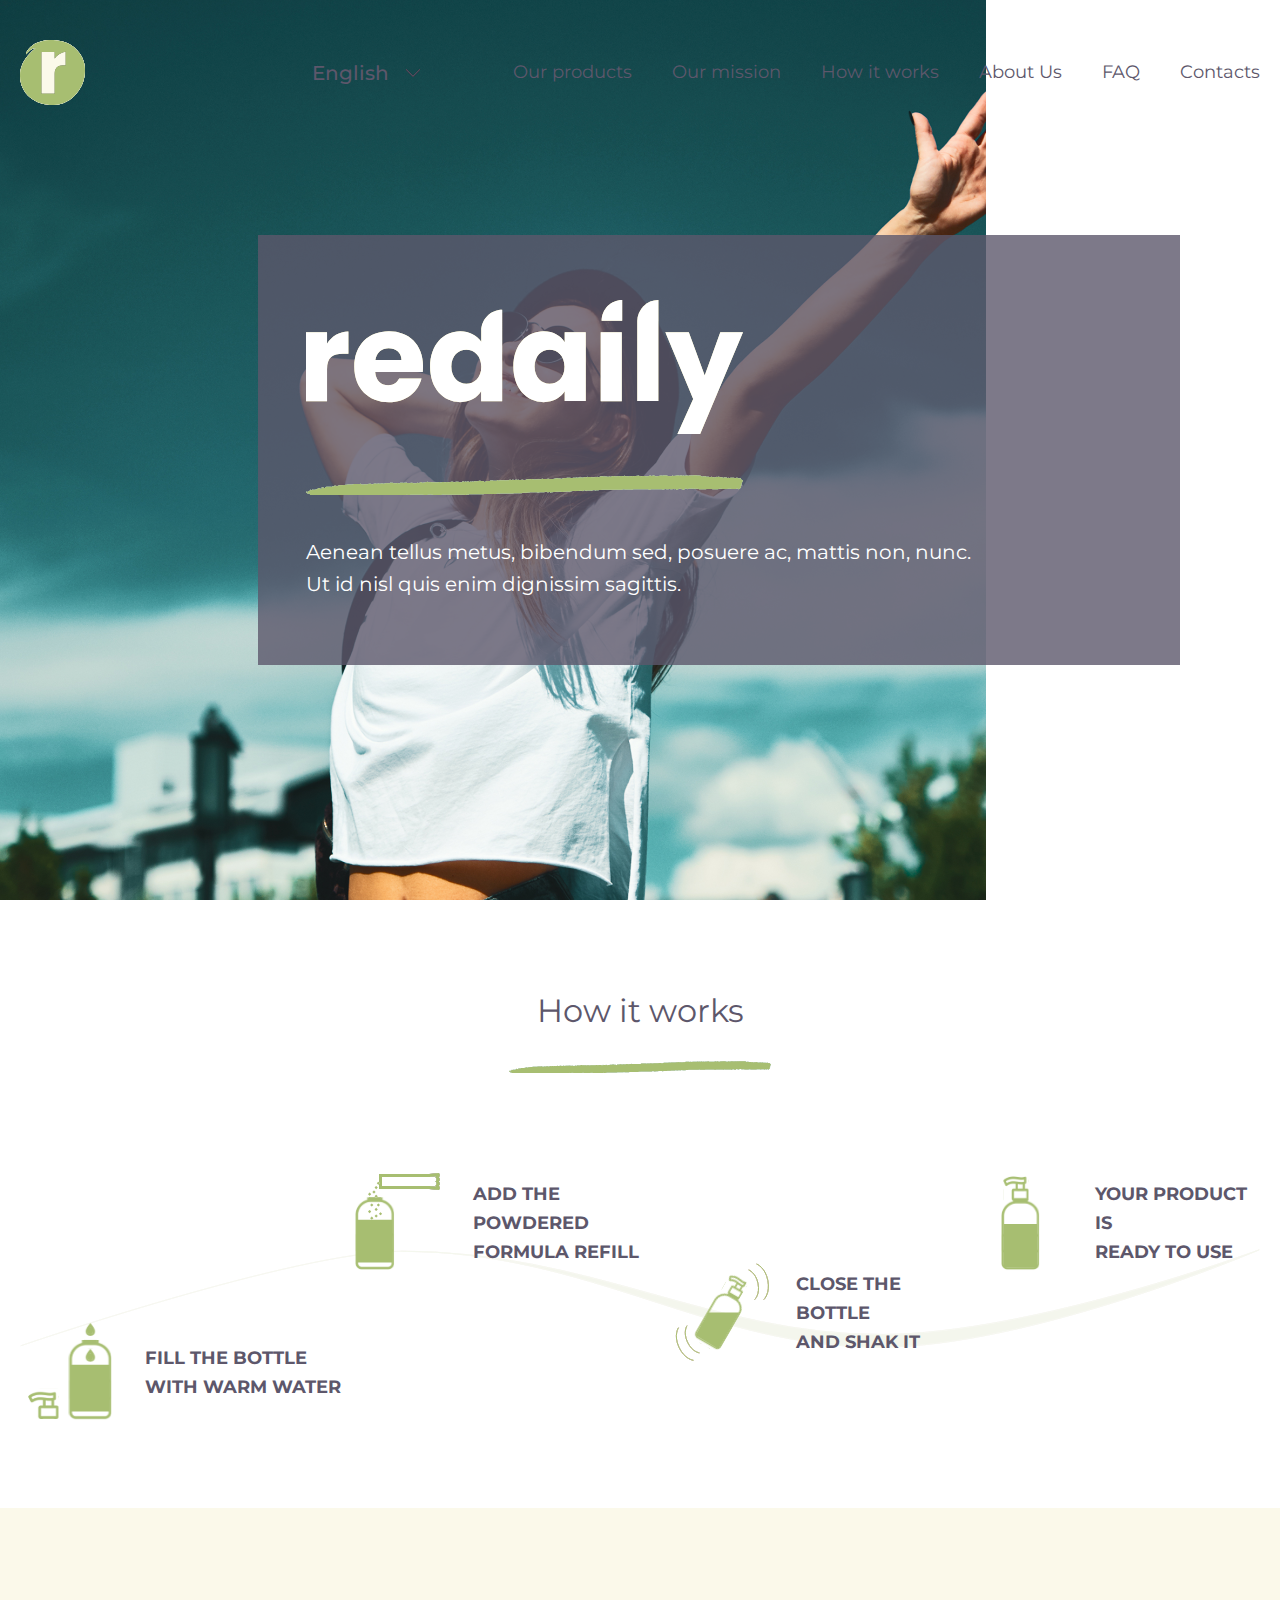
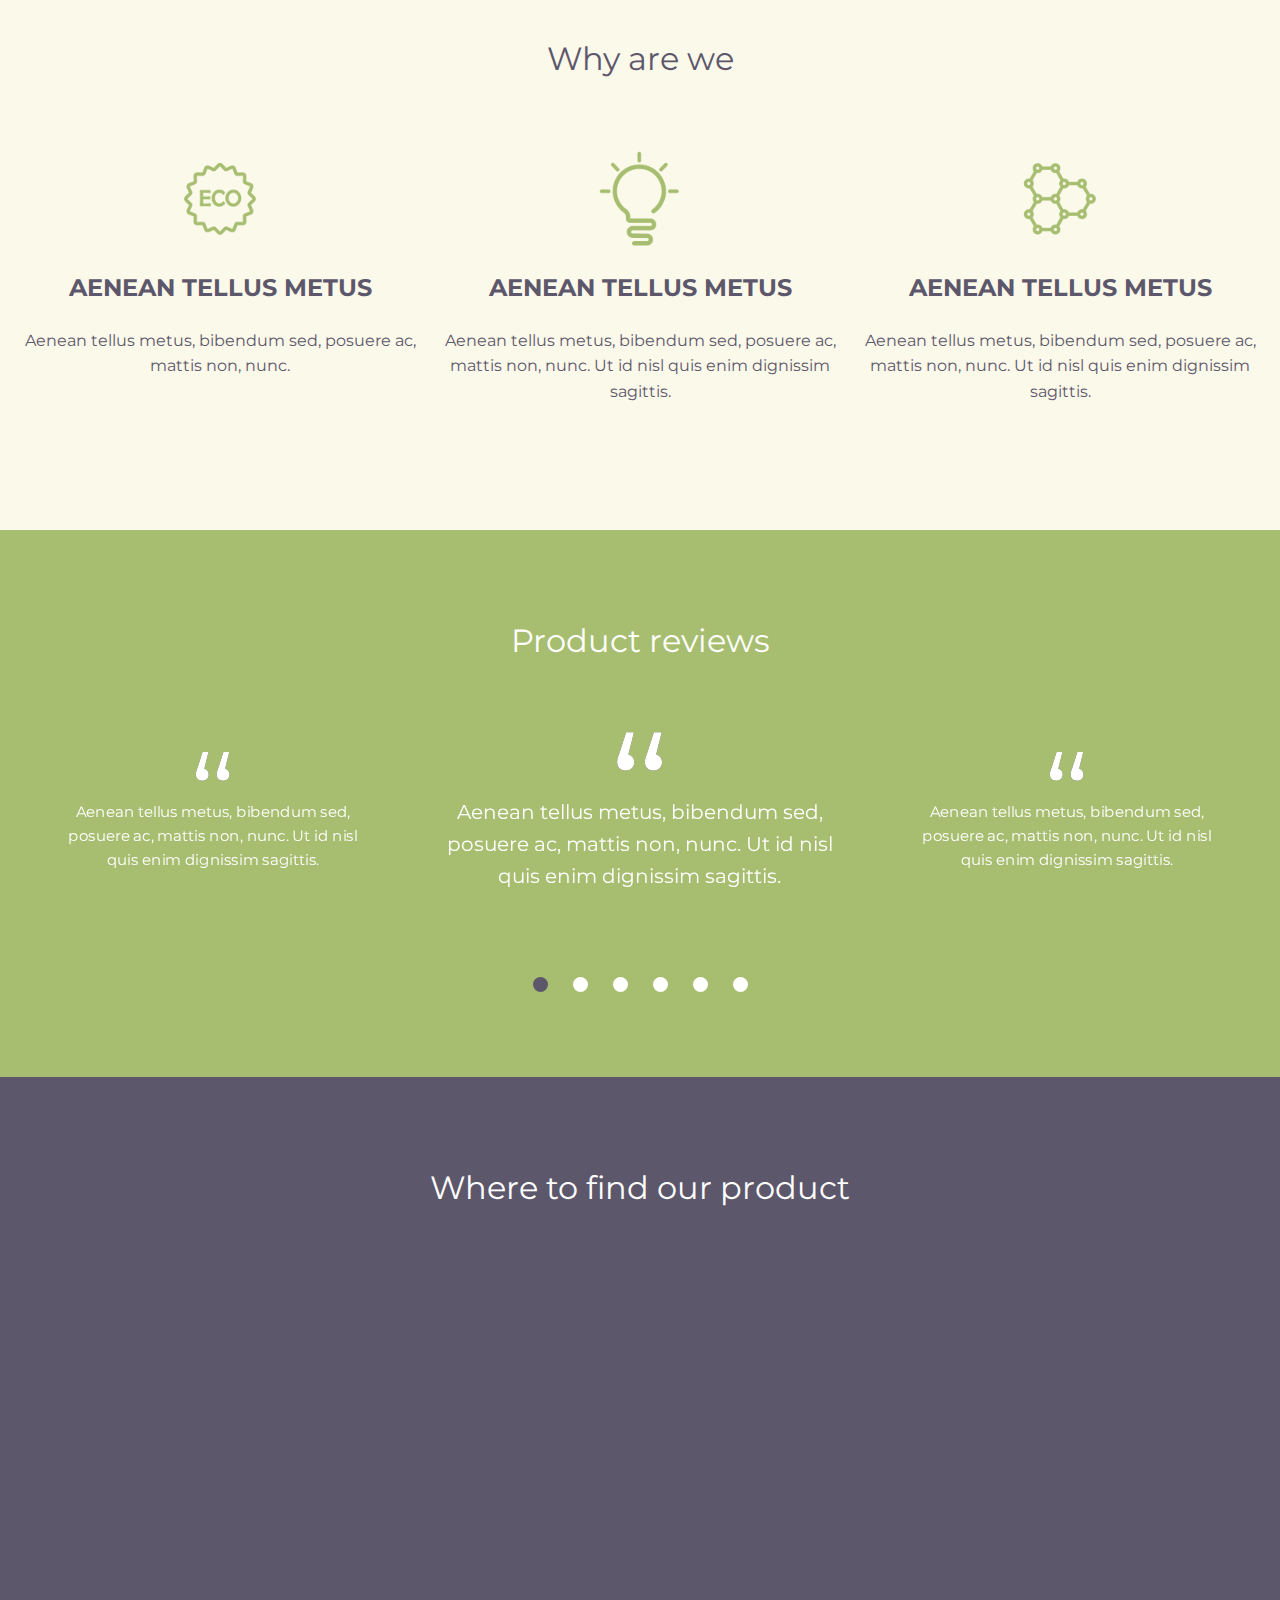
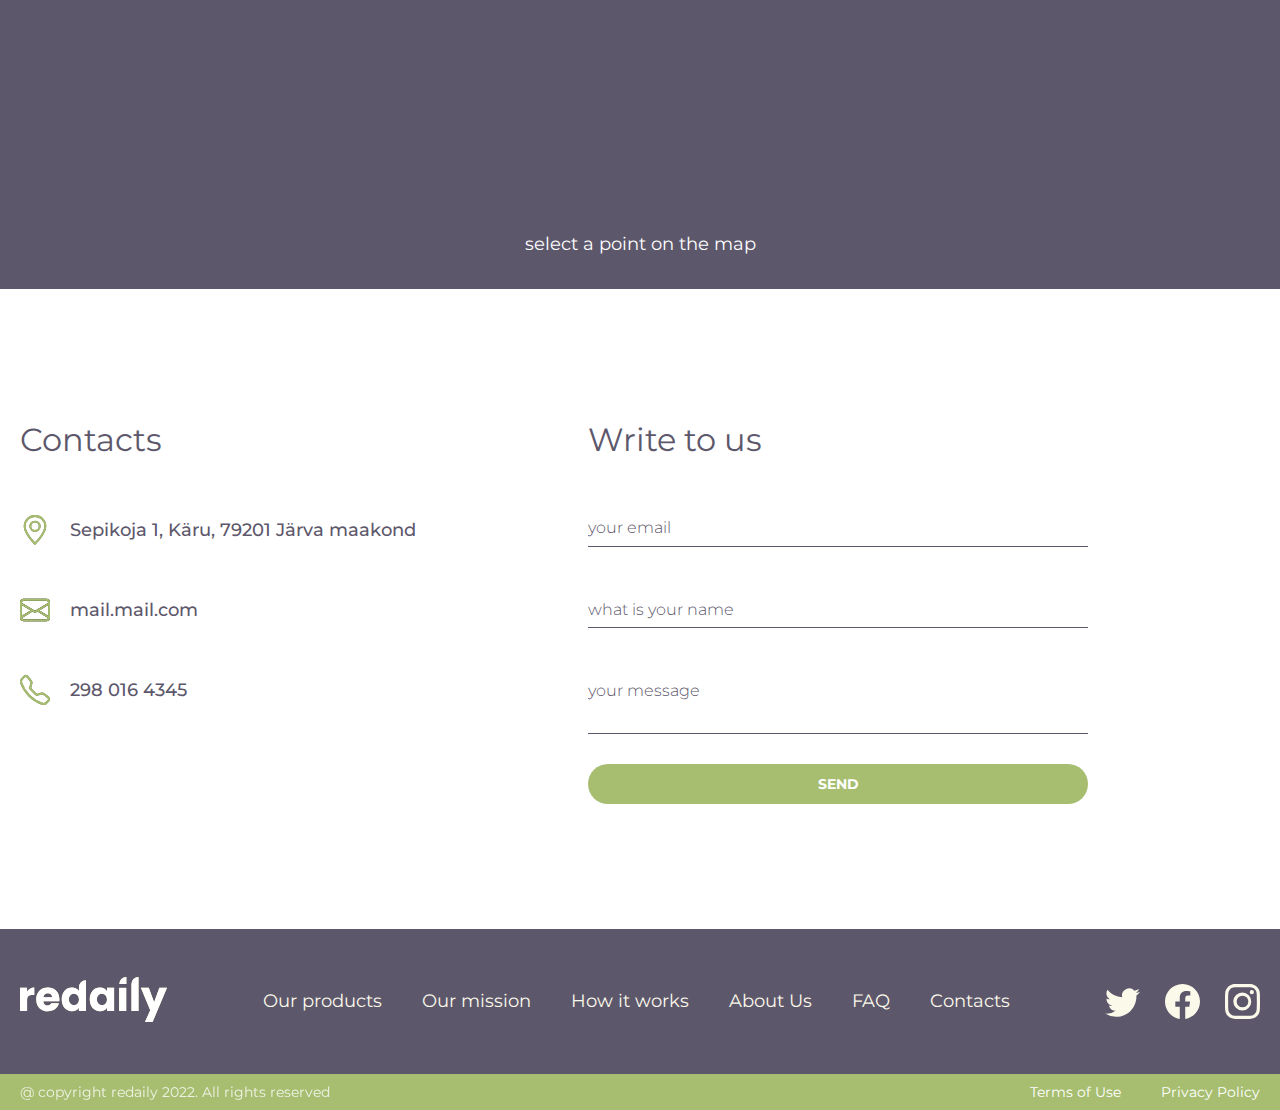
==== index.html @ 2a9db100 "upd: Update #1" ====
<!DOCTYPE html>
<html lang="en">

<head>
	<meta charset="UTF-8">
	<meta http-equiv="X-UA-Compatible" content="IE=edge">
	<meta name="viewport" content="width=device-width, initial-scale=1.0">
	<title>redaily - Main</title>
	<!-- styles -->
	<link rel="stylesheet" href="css/vendor.min.css">
	<link rel="stylesheet" href="css/app.min.css">
</head>

<body>
	<!-- header -->
	<header class="header @@header" id="header">
		<div class="container">
			<div class="header__wrapper">
				<a href="index.html" class="header__logotype">
					<img src="img/logotype.svg" width="65px" height="65px" alt="redaily">
				</a>
				<div class="language language--mobile header__language">
					<button class="language__btn">English</button>
					<div class="language__dropdown">
						<div class="language__wrapper">
							<ul class="language__list">
								<li class="language__item">
									<a href="#" class="language__elem">English</a>
								</li>
								<li class="language__item">
									<a href="#" class="language__elem">Russian</a>
								</li>
							</ul>
						</div>
					</div>
				</div>
				<div class="header__group">
					<div class="language language--desktop">
						<button class="language__btn">English</button>
						<div class="language__dropdown">
							<div class="language__wrapper">
								<ul class="language__list">
									<li class="language__item">
										<a href="#" class="language__elem">English</a>
									</li>
									<li class="language__item">
										<a href="#" class="language__elem">Russian</a>
									</li>
								</ul>
							</div>
						</div>
					</div>
					<nav class="nav header__nav">
						<ul class="nav__list">
							<li class="nav__item">
								<a href="#" class="nav__link">Our products</a>
							</li>
							<li class="nav__item">
								<a href="#" class="nav__link">Our mission</a>
							</li>
							<li class="nav__item">
								<a href="how-it-works.html" class="nav__link">How it works</a>
							</li>
							<li class="nav__item">
								<a href="about-us.html" class="nav__link">About Us</a>
							</li>
							<li class="nav__item">
								<a href="faq.html" class="nav__link">FAQ</a>
							</li>
							<li class="nav__item">
								<a href="contacts.html" class="nav__link">Contacts</a>
							</li>
						</ul>
					</nav>
				</div>
				<button class="hamburger" id="hamburger-toggle" aria-label="Меню">
					<span class="hamburger__title">MENU</span>
					<div class="hamburger__group">
						<span class="hamburger__inner"></span>
						<span class="hamburger__inner"></span>
						<span class="hamburger__inner"></span>
					</div>
				</button>
			</div>
		</div>
	</header>
	<!-- end of header -->
	<!-- mobile menu -->
	<div class="mobile-menu" id="mobile-menu">
		<div class="mobile-menu__wrapper">
			<nav class="nav mobile-menu__nav">
				<ul class="nav__list">
					<li class="nav__item">
						<a href="#" class="nav__link">Our products</a>
					</li>
					<li class="nav__item">
						<a href="#" class="nav__link">Our mission</a>
					</li>
					<li class="nav__item">
						<a href="how-it-works.html" class="nav__link">How it works</a>
					</li>
					<li class="nav__item">
						<a href="about-us.html" class="nav__link">About Us</a>
					</li>
					<li class="nav__item">
						<a href="faq.html" class="nav__link">FAQ</a>
					</li>
					<li class="nav__item nav__item--active">
						<a href="contacts.html" class="nav__link">Contacts</a>
					</li>
				</ul>
			</nav>
			<div class="mobile-menu__bottom">
				<span class="mobile-menu__title">We are also on social networks</span>
				<ul class="c-socials c-socials--green mobile-menu__socials">
					<li class="c-socials__item">
						<a href="#" class="c-socials__link">
							<svg class="c-socials__icon">
								<use xlink:href="img/sprite.svg#icon-twitter"></use>
							</svg>
						</a>
					</li>
					<li class="c-socials__item">
						<a href="#" class="c-socials__link">
							<svg class="c-socials__icon">
								<use xlink:href="img/sprite.svg#icon-facebook"></use>
							</svg>
						</a>
					</li>
					<li class="c-socials__item">
						<a href="#" class="c-socials__link">
							<svg class="c-socials__icon">
								<use xlink:href="img/sprite.svg#icon-instagram"></use>
							</svg>
						</a>
					</li>
				</ul>
			</div>
		</div>
	</div>
	<div class="mobile-menu-overlay" id="mobile-menu-overlay"></div>
	<!-- end of mobile menu -->
	<!-- wrapper -->
	<div class="wrapper">
		<!-- main -->
		<section class="main" id="main">
			<div class="container">
				<div class="main__wrapper">
					<picture class="main__img">
						<img src="img/main-img.jpg" alt="Image">
					</picture>
					<div class="main__body">
						<picture class="main__logo">
							<img src="img/logotype-white.svg" alt="Image">
						</picture>
						<p class="main__description">Aenean tellus metus, bibendum sed, posuere ac, mattis non, nunc. <br>Ut id nisl quis enim dignissim sagittis.</p>
					</div>
				</div>
			</div>
		</section>
		<!-- end of main -->
		<!-- hiw info -->
		<section class="hiw-info hiw-info--dark" id="hiw-info">
			<div class="container">
				<div class="section-heading section-heading--underline">
					<h2 class="section-heading__title">How it works</h2>
				</div>
				<div class="hiw-info__wrapper">
					<article class="hiw-info__item">
						<picture class="hiw-info__img">
							<img src="img/how-it-works-green-01.svg" alt="Image">
						</picture>
						<h3 class="hiw-info__title">Fill the bottle with warm water</h3>
					</article>
					<article class="hiw-info__item">
						<picture class="hiw-info__img">
							<img src="img/how-it-works-green-02.svg" alt="Image">
						</picture>
						<h3 class="hiw-info__title">Add the powdered <br>formula refill</h3>
					</article>
					<article class="hiw-info__item">
						<picture class="hiw-info__img">
							<img src="img/how-it-works-green-03.svg" alt="Image">
						</picture>
						<h3 class="hiw-info__title">Close the bottle <br>and shak it</h3>
					</article>
					<article class="hiw-info__item">
						<picture class="hiw-info__img">
							<img src="img/how-it-works-green-04.svg" alt="Image">
						</picture>
						<h3 class="hiw-info__title">Your product is <br>ready to use</h3>
					</article>
				</div>
			</div>
		</section>
		<!-- end of hiw info -->
		<!-- why are we -->
		<section class="why-are" id="why-are">
			<div class="container">
				<div class="section-heading">
					<h2 class="section-heading__title">Why are we</h2>
				</div>
				<div class="why-are__wrapper">
					<article class="why-are__item">
						<picture class="why-are__img">
							<img src="img/why-are-01.svg" alt="Image">
						</picture>
						<h3 class="why-are__title">Aenean tellus metus</h3>
						<p class="why-are__description">Aenean tellus metus, bibendum sed, posuere ac, mattis non, nunc.</p>
					</article>
					<article class="why-are__item">
						<picture class="why-are__img">
							<img src="img/why-are-02.svg" alt="Image">
						</picture>
						<h3 class="why-are__title">Aenean tellus metus</h3>
						<p class="why-are__description">Aenean tellus metus, bibendum sed, posuere ac, mattis non, nunc. Ut id nisl quis enim dignissim sagittis.</p>
					</article>
					<article class="why-are__item">
						<picture class="why-are__img">
							<img src="img/why-are-03.svg" alt="Image">
						</picture>
						<h3 class="why-are__title">Aenean tellus metus</h3>
						<p class="why-are__description">Aenean tellus metus, bibendum sed, posuere ac, mattis non, nunc. Ut id nisl quis enim dignissim sagittis.</p>
					</article>
				</div>
			</div>
		</section>
		<!-- end of why are we -->
		<!-- product reviews -->
		<section class="product-reviews" id="product-reviews">
			<div class="container">
				<div class="section-heading section-heading--white">
					<h2 class="section-heading__title">Product reviews</h2>
				</div>
				<div class="product-reviews__slider">
					<div class="swiper">
						<div class="swiper-wrapper">
							<div class="swiper-slide">
								<blockquote class="product-reviews__slide">Aenean tellus metus, bibendum sed, posuere ac, mattis non, nunc. Ut id nisl quis enim dignissim sagittis.</blockquote>
							</div>
							<div class="swiper-slide">
								<blockquote class="product-reviews__slide">Aenean tellus metus, bibendum sed, posuere ac, mattis non, nunc. Ut id nisl quis enim dignissim sagittis.</blockquote>
							</div>
							<div class="swiper-slide">
								<blockquote class="product-reviews__slide">Aenean tellus metus, bibendum sed, posuere ac, mattis non, nunc. Ut id nisl quis enim dignissim sagittis.</blockquote>
							</div>
							<div class="swiper-slide">
								<blockquote class="product-reviews__slide">Aenean tellus metus, bibendum sed, posuere ac, mattis non, nunc. Ut id nisl quis enim dignissim sagittis.</blockquote>
							</div>
							<div class="swiper-slide">
								<blockquote class="product-reviews__slide">Aenean tellus metus, bibendum sed, posuere ac, mattis non, nunc. Ut id nisl quis enim dignissim sagittis.</blockquote>
							</div>
							<div class="swiper-slide">
								<blockquote class="product-reviews__slide">Aenean tellus metus, bibendum sed, posuere ac, mattis non, nunc. Ut id nisl quis enim dignissim sagittis.</blockquote>
							</div>
						</div>
						<div class="swiper-pagination"></div>
					</div>
				</div>
			</div>
		</section>
		<!-- end of product reviews -->
		<!-- find -->
		<section class="find" id="find">
			<div class="container">
				<div class="section-heading section-heading--white">
					<h2 class="section-heading__title">Where to find our product</h2>
				</div>
				<div class="find__map"></div>
				<span class="find__help">select a point on the map</span>
			</div>
		</section>
		<!-- end of find -->
		<!-- write us -->
		<section class="write-us" id="write-us">
			<div class="container">
				<div class="write-us__wrapper">
					<div class="write-us__block">
						<h3 class="write-us__title">Contacts</h3>
						<ul class="c-contacts write-us__contacts">
							<li class="c-contacts__item">
								<address class="c-contacts__link">
									<svg class="c-contacts__icon">
										<use xlink:href="img/sprite.svg#icon-location"></use>
									</svg>
									<span>Sepikoja 1, Käru, 79201 Järva maakond</span>
								</address>
							</li>
							<li class="c-contacts__item">
								<a href="mailto:mail.mail.com" class="c-contacts__link">
									<svg class="c-contacts__icon">
										<use xlink:href="img/sprite.svg#icon-email"></use>
									</svg>
									<span>mail.mail.com</span>
								</a>
							</li>
							<li class="c-contacts__item">
								<a href="tel:2980164345" class="c-contacts__link">
									<svg class="c-contacts__icon">
										<use xlink:href="img/sprite.svg#icon-phone"></use>
									</svg>
									<span>298 016 4345</span>
								</a>
							</li>
						</ul>
					</div>
					<div class="write-us__block write-us__block--main">
						<h3 class="write-us__title">Write to us</h3>
						<form action="#" class="write-us-form write-us__form">
							<input type="email" class="write-us-form__input input" placeholder="your email">
							<input type="text" class="write-us-form__input input" placeholder="what is your name">
							<textarea class="write-us-form__input textarea" placeholder="your message"></textarea>
							<button class="write-us-form__btn btn">Send</button>
						</form>
					</div>
				</div>
			</div>
		</section>
		<!-- end of write us -->
	</div>
	<!-- end of wrapper -->
	<!-- footer -->
	<footer class="footer @@footer">
		<div class="footer__main">
			<div class="container">
				<div class="footer__wrapper">
					<a href="index.html" class="footer__logotype">
						<picture>
							<source srcset="img/logotype-white.svg" media="(min-width: 768px)">
							<img src="img/logotype-mobile.svg" alt="redaily">
						</picture>
					</a>
					<nav class="footer-nav footer__nav">
						<ul class="footer-nav__list">
							<li class="footer-nav__item">
								<a href="#" class="footer-nav__link">Our products</a>
							</li>
							<li class="footer-nav__item">
								<a href="#" class="footer-nav__link">Our mission</a>
							</li>
							<li class="footer-nav__item">
								<a href="how-it-works.html" class="footer-nav__link">How it works</a>
							</li>
							<li class="footer-nav__item">
								<a href="about-us.html" class="footer-nav__link">About Us</a>
							</li>
							<li class="footer-nav__item">
								<a href="faq.html" class="footer-nav__link">FAQ</a>
							</li>
							<li class="footer-nav__item">
								<a href="contacts.html" class="footer-nav__link">Contacts</a>
							</li>
						</ul>
					</nav>
					<ul class="c-socials footer__socials">
						<li class="c-socials__item">
							<a href="#" class="c-socials__link">
								<svg class="c-socials__icon">
									<use xlink:href="img/sprite.svg#icon-twitter"></use>
								</svg>
							</a>
						</li>
						<li class="c-socials__item">
							<a href="#" class="c-socials__link">
								<svg class="c-socials__icon">
									<use xlink:href="img/sprite.svg#icon-facebook"></use>
								</svg>
							</a>
						</li>
						<li class="c-socials__item">
							<a href="#" class="c-socials__link">
								<svg class="c-socials__icon">
									<use xlink:href="img/sprite.svg#icon-instagram"></use>
								</svg>
							</a>
						</li>
					</ul>
					<ul class="footer__list footer__list--mobile">
						<li class="footer__item">
							<a href="#" class="footer__link">Terms of Use</a>
						</li>
						<li class="footer__item">
							<a href="#" class="footer__link">Privacy Policy</a>
						</li>
					</ul>
				</div>
			</div>
		</div>
		<div class="footer__bottom">
			<div class="container">
				<div class="footer__wrapper">
					<p class="footer__copyright">@ copyright redaily 2022. All rights reserved</p>
					<ul class="footer__list footer__list--desktop">
						<li class="footer__item">
							<a href="#" class="footer__link">Terms of Use</a>
						</li>
						<li class="footer__item">
							<a href="#" class="footer__link">Privacy Policy</a>
						</li>
					</ul>
				</div>
			</div>
		</div>
	</footer>
	<!-- end of footer -->
	<!-- scripts -->
	<script src="js/vendor.min.js"></script>
	<script src="js/app.min.js"></script>
</body>

</html>
---- css/app.min.css ----
body{position:relative;overflow-x:hidden;font-family:"Montserrat",sans-serif;font-size:16px;font-weight:normal;line-height:1.6}ul,ol,li{display:block;padding:0;margin:0;list-style:none}h1,h2,h3,h4,h5,h6{margin:0;font-weight:normal;line-height:1.6}p{margin:0}a{display:inline-block;color:#000;text-decoration:none;-webkit-transition:all .25s ease-in-out;-o-transition:all .25s ease-in-out;transition:all .25s ease-in-out}a:hover{text-decoration:none;color:#000}a:active{color:#000}input[type=number]{-moz-appearance:textfield}input[type=number]::-webkit-outer-spin-button,input[type=number]::-webkit-inner-spin-button{display:none;-webkit-appearance:none;appearance:none;margin:0}input:-webkit-autofill{-webkit-animation-name:autofill;-webkit-animation-fill-mode:both}picture{display:block}picture>img{display:block;width:100%;height:100%;-o-object-fit:cover;object-fit:cover}img{max-width:100%}svg{-webkit-transition:all .25s ease-in-out;-o-transition:all .25s ease-in-out;transition:all .25s ease-in-out}.scroll-disabled{overflow:hidden}.container{margin:0 auto;padding:0 20px;max-width:1560px;width:100%}.input{-webkit-appearance:none;-moz-appearance:none;appearance:none;display:block;padding:0 0 5px 0;width:100%;font-size:16px;font-weight:300;color:#000;background:rgba(0,0,0,0);border:none;border-bottom:1px solid #5d576b;border-radius:0}.input::-webkit-input-placeholder{color:#5d576b}.input::-moz-placeholder{color:#5d576b}.input:-ms-input-placeholder{color:#5d576b}.input::-ms-input-placeholder{color:#5d576b}.input::placeholder{color:#5d576b}.input:focus{outline:none}@media screen and (max-width: 767px){.input{font-size:14px}}.textarea{-webkit-appearance:none;-moz-appearance:none;appearance:none;resize:none;display:block;padding:0 0 5px 0;width:100%;font-size:16px;font-weight:300;color:#000;background:rgba(0,0,0,0);border:none;border-bottom:1px solid #5d576b;border-radius:0}.textarea::-webkit-input-placeholder{color:#5d576b}.textarea::-moz-placeholder{color:#5d576b}.textarea:-ms-input-placeholder{color:#5d576b}.textarea::-ms-input-placeholder{color:#5d576b}.textarea::placeholder{color:#5d576b}.textarea:focus{outline:none}@media screen and (max-width: 767px){.textarea{font-size:14px}}.btn{display:block;padding:13px 20px;font-size:14px;font-weight:bold;line-height:1;text-align:center;text-transform:uppercase;color:#fff;background:#a7be71;border:none;border-radius:20px}.c-socials{display:-webkit-box;display:-ms-flexbox;display:flex;-webkit-box-align:center;-ms-flex-align:center;align-items:center}.c-socials--green .c-socials__icon{color:#a7be71}.c-socials__item+.c-socials__item{margin-left:25px}@media screen and (min-width: 1024px)and (max-width: 1199px){.c-socials__item+.c-socials__item{margin-left:20px}}.c-socials__link{display:-webkit-box;display:-ms-flexbox;display:flex;-webkit-box-align:center;-ms-flex-align:center;align-items:center;-webkit-box-pack:center;-ms-flex-pack:center;justify-content:center;min-width:35px;width:35px;height:35px}@media screen and (min-width: 1024px)and (max-width: 1199px){.c-socials__link{min-width:25px;width:25px;height:25px}}@media screen and (max-width: 767px){.c-socials__link{min-width:30px;width:30px;height:30px}}.c-socials__icon{min-width:35px;width:35px;height:35px;color:#fbf9ea}@media screen and (min-width: 1024px)and (max-width: 1199px){.c-socials__icon{min-width:25px;width:25px;height:25px}}@media screen and (max-width: 767px){.c-socials__icon{min-width:30px;width:30px;height:30px}}.c-contacts__item+.c-contacts__item{margin-top:50px}@media screen and (max-width: 767px){.c-contacts__item+.c-contacts__item{margin-top:25px}}.c-contacts__link{display:-webkit-box;display:-ms-flexbox;display:flex;-webkit-box-align:center;-ms-flex-align:center;align-items:center;margin:0;font-size:18px;font-weight:500;color:#5d576b}.c-contacts__link:hover{color:#5d576b}@media screen and (hover: hover){.c-contacts__link[href]:hover{color:#a7be71}}@media screen and (max-width: 767px){.c-contacts__link{font-size:14px}}.c-contacts__icon{margin-right:20px;min-width:30px;width:30px;height:30px;color:#a7be71}@media screen and (max-width: 767px){.c-contacts__icon{margin-right:15px}}.c-accordeon__item{background:#fbf9ea;-webkit-box-shadow:0px 4px 12px rgba(0,0,0,.12);box-shadow:0px 4px 12px rgba(0,0,0,.12);-webkit-transition:all .2s linear;-o-transition:all .2s linear;transition:all .2s linear}.c-accordeon__item.is--open{background:rgba(0,0,0,0);-webkit-box-shadow:none;box-shadow:none}.c-accordeon__item.is--open .c-accordeon__trigger::after{-webkit-transform:rotate(180deg);-ms-transform:rotate(180deg);transform:rotate(180deg)}.c-accordeon__item+.c-accordeon__item{margin-top:25px}@media screen and (max-width: 767px){.c-accordeon__item+.c-accordeon__item{margin-top:20px}}.c-accordeon__trigger{display:-webkit-box;display:-ms-flexbox;display:flex;-webkit-box-align:center;-ms-flex-align:center;align-items:center;-webkit-box-pack:justify;-ms-flex-pack:justify;justify-content:space-between;padding:10px 21.5px 10px 15px;font-size:16px;font-weight:500;color:#5d576b;-webkit-user-select:none;-moz-user-select:none;-ms-user-select:none;user-select:none;cursor:pointer}.c-accordeon__trigger::after{content:"";display:block;margin-left:20px;width:13px;height:13px;background-image:url(../img/sprite.svg#icon-caret-green);background-repeat:no-repeat;background-size:contain;background-position:center center;-webkit-transition:all .2s linear;-o-transition:all .2s linear;transition:all .2s linear}@media screen and (max-width: 767px){.c-accordeon__trigger{padding:10px 16.5px 10px 10px}}.c-accordeon__wrapper{display:none;padding:15px 15px}@media screen and (max-width: 767px){.c-accordeon__wrapper{padding:10px 15px}}.header{position:absolute;top:0;right:0;left:0;z-index:100;padding:40px 0;width:100%;-webkit-transition:all .05s ease-in-out;-o-transition:all .05s ease-in-out;transition:all .05s ease-in-out}.header--active{background:#fff;-webkit-transition:all .25s ease-in-out .25s;-o-transition:all .25s ease-in-out .25s;transition:all .25s ease-in-out .25s}.header--active .header__language{opacity:1;pointer-events:all;-webkit-transition:all .25s ease-in-out .25s;-o-transition:all .25s ease-in-out .25s;transition:all .25s ease-in-out .25s}@media screen and (max-width: 1199px){.header{z-index:1001;padding:22px 0}}.header__wrapper{display:-webkit-box;display:-ms-flexbox;display:flex;-webkit-box-align:center;-ms-flex-align:center;align-items:center;-webkit-box-pack:justify;-ms-flex-pack:justify;justify-content:space-between}.header__logotype{max-width:65px;height:65px}.header__logotype img{display:block;width:100%;height:100%;-o-object-fit:contain;object-fit:contain}@media screen and (min-width: 1024px)and (max-width: 1199px){.header__logotype{max-width:45px;height:45px}}@media screen and (max-width: 1023px){.header__logotype{max-width:30px;height:30px}}@media screen and (max-width: 1199px){.header__language{opacity:0;pointer-events:none;-webkit-transition:all .05s ease-in-out;-o-transition:all .05s ease-in-out;transition:all .05s ease-in-out}}.header__group{display:-webkit-box;display:-ms-flexbox;display:flex;-webkit-box-align:center;-ms-flex-align:center;align-items:center}@media screen and (max-width: 1199px){.header__group{display:none}}.header__nav{margin-left:132px}@media screen and (min-width: 1200px)and (max-width: 1399px){.header__nav{margin-left:80px}}.language{position:relative}@media screen and (hover: hover){.language:hover .language__dropdown{display:block}}@media screen and (hover: none){.language--active .language__dropdown{display:block}}@media screen and (min-width: 1200px){.language--mobile{display:none}}@media screen and (min-width: 768px)and (max-width: 1199px){.language{margin-left:auto;margin-right:218px}}@media screen and (max-width: 767px){.language{position:absolute;left:50%;-webkit-transform:translateX(-50%);-ms-transform:translateX(-50%);transform:translateX(-50%)}.language--desktop{display:none}}.language__btn{display:-webkit-box;display:-ms-flexbox;display:flex;-webkit-box-align:center;-ms-flex-align:center;align-items:center;-webkit-box-pack:center;-ms-flex-pack:center;justify-content:center;margin:0 auto;padding:0 12px;width:-webkit-fit-content;width:-moz-fit-content;width:fit-content;font-size:20px;font-weight:500;text-align:center;color:#5d576b;background:rgba(0,0,0,0);border:none;border-radius:0;-webkit-user-select:none;-moz-user-select:none;-ms-user-select:none;user-select:none;cursor:pointer}.language__btn::after{content:"";display:block;margin-left:16px;width:16px;height:16px;background-image:url(../img/sprite.svg#icon-caret-black);background-repeat:no-repeat;background-size:contain;background-position:center center}.language__btn:focus{outline:none}@media screen and (max-width: 767px){.language__btn{display:block}.language__btn::after{position:absolute;bottom:-14px;left:50%;-webkit-transform:translateX(-50%);-ms-transform:translateX(-50%);transform:translateX(-50%);margin:0;min-width:13px;width:13px;height:13px;background-image:url(../img/sprite.svg#icon-caret-green)}}.language__dropdown{position:absolute;right:0;bottom:0;z-index:100;display:none;padding-top:6px;-webkit-transform:translateY(100%);-ms-transform:translateY(100%);transform:translateY(100%);min-width:100%}@media screen and (hover: hover){.language__dropdown:hover{display:block}}@media screen and (max-width: 767px){.language__dropdown{bottom:2px}}.language__wrapper{overflow-x:hidden;overflow-y:auto;max-height:196px;background:#fff;border-radius:10px}.language__list{list-style:none}.language__item{display:block;width:100%;list-style:none}.language__elem{display:-webkit-box;display:-ms-flexbox;display:flex;-webkit-box-align:center;-ms-flex-align:center;align-items:center;padding:8px 12px;width:100%;height:100%;font-size:18px;font-weight:500;text-align:left;text-decoration:none;color:#5d576b;background:rgba(0,0,0,0);border:none;border-radius:5px}.language__elem:focus{outline:none}.language__elem:hover{text-decoration:none}.nav__list{display:-webkit-box;display:-ms-flexbox;display:flex;-webkit-box-align:center;-ms-flex-align:center;align-items:center}@media screen and (max-width: 1199px){.nav__list{-webkit-box-orient:vertical;-webkit-box-direction:normal;-ms-flex-direction:column;flex-direction:column}}@media screen and (max-width: 1199px){.nav__item--active .nav__link{font-size:24px;font-weight:bold;color:#a7be71}}.nav__item+.nav__item{margin-left:40px}@media screen and (max-width: 1199px){.nav__item+.nav__item{margin-top:50px;margin-left:0}}.nav__link{display:block;font-size:18px;font-weight:normal;color:#5d576b}@media screen and (max-width: 1199px){.nav__link{font-size:20px;font-weight:500;color:#818181}}.hamburger{position:relative;display:-webkit-box;display:-ms-flexbox;display:flex;-webkit-box-align:center;-ms-flex-align:center;align-items:center;-webkit-box-pack:center;-ms-flex-pack:center;justify-content:center;padding:0;font-size:12px;font-weight:normal;color:#000;background:rgba(0,0,0,0);border:none;border-radius:0}.hamburger:focus{outline:none}.hamburger--active .hamburger__title{opacity:0}.hamburger--active .hamburger__inner:first-child{top:7px;-webkit-transform:rotate(45deg);-ms-transform:rotate(45deg);transform:rotate(45deg)}.hamburger--active .hamburger__inner:nth-child(2){opacity:0}.hamburger--active .hamburger__inner:last-child{top:7px;-webkit-transform:rotate(-45deg);-ms-transform:rotate(-45deg);transform:rotate(-45deg)}@media screen and (min-width: 1200px){.hamburger{display:none}}.hamburger__title{-webkit-transition:opacity .25s ease-in-out;-o-transition:opacity .25s ease-in-out;transition:opacity .25s ease-in-out}.hamburger__group{position:relative;margin-left:10px;min-width:22px;width:22px;height:16px}.hamburger__inner{display:block;position:absolute;right:0;left:0;width:100%;height:2px;background:#000;border-radius:10px;-webkit-transition:all .25s ease-in-out;-o-transition:all .25s ease-in-out;transition:all .25s ease-in-out}.hamburger__inner:first-child{top:0}.hamburger__inner:nth-child(2){top:7px}.hamburger__inner:last-child{top:14px}.mobile-menu{position:fixed;top:0;right:0;bottom:0;z-index:1000;-webkit-transform:translateX(104%);-ms-transform:translateX(104%);transform:translateX(104%);overflow:hidden;display:-webkit-box;display:-ms-flexbox;display:flex;-webkit-box-orient:vertical;-webkit-box-direction:normal;-ms-flex-direction:column;flex-direction:column;-webkit-box-pack:justify;-ms-flex-pack:justify;justify-content:space-between;padding:22px 20px 40px;max-width:448px;width:100%;height:100%;background:#fff;-webkit-box-shadow:0px 3px 15px rgba(0,0,0,.07);box-shadow:0px 3px 15px rgba(0,0,0,.07);-webkit-transition:all .25s ease-in-out;-o-transition:all .25s ease-in-out;transition:all .25s ease-in-out}.mobile-menu--active{-webkit-transform:translateX(0);-ms-transform:translateX(0);transform:translateX(0)}.mobile-menu--active .mobile-menu__nav,.mobile-menu--active .mobile-menu__bottom{opacity:1;-webkit-transition:all .25s ease-in-out .25s;-o-transition:all .25s ease-in-out .25s;transition:all .25s ease-in-out .25s}@media screen and (min-width: 1200px){.mobile-menu{display:none}}@media screen and (max-width: 767px){.mobile-menu{max-width:100%}}.mobile-menu__wrapper{overflow-x:hidden;overflow-y:auto;max-height:100%}.mobile-menu__top{display:-webkit-box;display:-ms-flexbox;display:flex;-webkit-box-align:center;-ms-flex-align:center;align-items:center;-webkit-box-pack:center;-ms-flex-pack:center;justify-content:center;opacity:0;-webkit-transition:all .25s ease-in-out;-o-transition:all .25s ease-in-out;transition:all .25s ease-in-out}.mobile-menu__nav{margin-top:65px;padding-top:60px;opacity:0;border-top:1px solid #a7be71;-webkit-transition:all .25s ease-in-out;-o-transition:all .25s ease-in-out;transition:all .25s ease-in-out}.mobile-menu__bottom{display:block;margin-top:60px;padding-top:40px;opacity:0;text-align:center;border-top:1px solid #a7be71;-webkit-transition:all .25s ease-in-out;-o-transition:all .25s ease-in-out;transition:all .25s ease-in-out}.mobile-menu__title{display:block;margin-bottom:20px;font-size:20px;font-weight:500}.mobile-menu__socials{-webkit-box-pack:center;-ms-flex-pack:center;justify-content:center}.mobile-menu-overlay{position:fixed;top:0;right:0;bottom:0;left:0;z-index:999;display:block;visibility:hidden;width:100%;height:100%;opacity:0;background:rgba(38,38,38,.55);pointer-events:none;-webkit-transition:all .25s ease-in-out;-o-transition:all .25s ease-in-out;transition:all .25s ease-in-out}.mobile-menu-overlay--active{visibility:visible;opacity:1;pointer-events:all}@media screen and (min-width: 1200px){.mobile-menu-overlay{display:none}}@media screen and (max-width: 767px){.mobile-menu-overlay{display:none}}.footer--mt{margin-top:5px}.footer__main{padding:47.5px 0;color:#fff;background:#5d576b}@media screen and (max-width: 767px){.footer__main{padding:30px 0 20px}}.footer__bottom{padding:7px 0;color:#fff;background:#a7be71}@media screen and (max-width: 767px){.footer__bottom{padding:2px 0}}.footer__wrapper{display:-webkit-box;display:-ms-flexbox;display:flex;-webkit-box-align:center;-ms-flex-align:center;align-items:center;-webkit-box-pack:justify;-ms-flex-pack:justify;justify-content:space-between}@media screen and (max-width: 767px){.footer__wrapper{-webkit-box-orient:vertical;-webkit-box-direction:normal;-ms-flex-direction:column;flex-direction:column}}.footer__logotype{max-width:147px;width:100%;height:50px}.footer__logotype img{display:block;width:100%;height:100%;-o-object-fit:contain;object-fit:contain}@media screen and (max-width: 767px){.footer__logotype{max-width:178px;height:67px}}@media screen and (max-width: 1023px){.footer__nav{display:none}}@media screen and (max-width: 767px){.footer__socials{margin-top:25px}}.footer__copyright{font-size:14px;font-weight:normal;opacity:.8}@media screen and (max-width: 767px){.footer__copyright{font-size:10px;text-align:center}}.footer__list{display:-webkit-box;display:-ms-flexbox;display:flex;-webkit-box-align:center;-ms-flex-align:center;align-items:center;margin-left:40px}@media screen and (min-width: 768px){.footer__list--mobile{display:none}}@media screen and (max-width: 767px){.footer__list{-webkit-box-orient:vertical;-webkit-box-direction:normal;-ms-flex-direction:column;flex-direction:column;margin-top:20px;margin-left:0}.footer__list--desktop{display:none}}.footer__item+.footer__item{margin-left:40px}@media screen and (max-width: 767px){.footer__item+.footer__item{margin-top:10px;margin-left:0}}.footer__link{display:block;font-size:14px;font-weight:normal;color:#fff}.footer__link:hover{color:#fff}@media screen and (max-width: 767px){.footer__link{font-size:12px}}.footer-nav__list{display:-webkit-box;display:-ms-flexbox;display:flex;-webkit-box-align:center;-ms-flex-align:center;align-items:center}.footer-nav__item+.footer-nav__item{margin-left:40px}@media screen and (min-width: 1024px)and (max-width: 1199px){.footer-nav__item+.footer-nav__item{margin-left:20px}}.footer-nav__link{display:block;font-size:18px;font-weight:normal;color:#fbf9ea}.footer-nav__link:hover{color:#fbf9ea}.section-heading{margin-bottom:65px}.section-heading--underline .section-heading__title::after{content:"";display:block;margin-top:25px;width:100%;height:12px;background-image:url(../img/underline.svg);background-repeat:no-repeat;background-size:contain;background-position:center center}.section-heading--white .section-heading__title{color:#fff}.section-heading--underline.section-heading--white .section-heading__title::after{background-image:url(../img/underline-white.svg)}@media screen and (max-width: 767px){.section-heading{margin-bottom:50px}}.section-heading__title{font-size:32px;font-weight:normal;text-align:center;color:#5d576b}@media screen and (max-width: 767px){.section-heading__title{font-size:24px}}.content{font-size:14px;color:#5d576b}.content>*{margin-bottom:10px}.content>*:last-child{margin-bottom:0}.content b,.content strong{font-weight:500}.content h1,.content h2,.content h3,.content h4,.content h5,.content h6{margin-bottom:10px;font-weight:500}.content h1:not(:first-child),.content h2:not(:first-child),.content h3:not(:first-child),.content h4:not(:first-child),.content h5:not(:first-child),.content h6:not(:first-child){margin-top:25px}@media screen and (max-width: 1023px){.content h1,.content h2,.content h3,.content h4,.content h5,.content h6{margin-bottom:10px}.content h1:not(:first-child),.content h2:not(:first-child),.content h3:not(:first-child),.content h4:not(:first-child),.content h5:not(:first-child),.content h6:not(:first-child){margin-top:25px}}.content h1{font-size:24px}.content h2{font-size:18px}.content h3,.content h4,.content h5,.content h6{font-size:16px}.main{overflow:hidden}.main__wrapper{position:relative;padding:180px 0;min-height:100vh}@media screen and (max-width: 1199px){.main__wrapper{display:-webkit-box;display:-ms-flexbox;display:flex;-webkit-box-orient:vertical;-webkit-box-direction:normal;-ms-flex-direction:column;flex-direction:column;-webkit-box-pack:center;-ms-flex-pack:center;justify-content:center}}.main__img{position:absolute;top:0;left:0;bottom:0;margin-left:calc(50% - 50vw);max-width:986px;width:100%;height:100%}.main__img img{display:block;width:100%;height:100%;-o-object-fit:cover;object-fit:cover}@media screen and (max-width: 1199px){.main__img{margin:0 -20px;max-width:none;width:calc(100% + 40px)}.main__img::before{content:"";position:absolute;top:0;right:0;bottom:0;left:0;display:block;width:100%;height:100%;background:-webkit-gradient(linear, left bottom, left top, from(rgba(83, 69, 94, 0.5)), to(rgba(83, 69, 94, 0.5)));background:-o-linear-gradient(bottom, rgba(83, 69, 94, 0.5), rgba(83, 69, 94, 0.5));background:linear-gradient(0deg, rgba(83, 69, 94, 0.5), rgba(83, 69, 94, 0.5))}}.main__body{position:absolute;top:50%;right:180px;z-index:10;-webkit-transform:translateY(-50%);-ms-transform:translateY(-50%);transform:translateY(-50%);display:block;padding:65px 48px;max-width:922px;width:100%;color:#fff;background:rgba(93,87,107,.8)}@media screen and (min-width: 1200px)and (max-width: 1399px){.main__body{right:80px}}@media screen and (max-width: 1199px){.main__body{position:static;-webkit-transform:none;-ms-transform:none;transform:none;background:rgba(0,0,0,0)}}@media screen and (max-width: 1023px){.main__body{padding:0;max-width:none;text-align:center}}.main__logo{display:block;max-width:437px;width:100%;height:134px}.main__logo::after{content:"";display:block;margin-top:40px;width:100%;height:22px;background-image:url(../img/underline.svg);background-repeat:no-repeat;background-size:contain;background-position:center center}.main__logo img{display:block;width:100%;height:100%;-o-object-fit:contain;object-fit:contain}@media screen and (max-width: 1023px){.main__logo{margin:0 auto}}@media screen and (max-width: 767px){.main__logo{max-width:196px;height:60px}.main__logo::after{margin-top:20px;height:12px}}.main__description{margin-top:102px;font-size:20px;font-weight:normal}@media screen and (max-width: 767px){.main__description{margin-top:52px;font-size:15px}}.why-are{padding:125px 0;background:#fbf9ea}@media screen and (min-width: 768px)and (max-width: 1199px){.why-are{padding:75px 0}}@media screen and (max-width: 767px){.why-are{padding:50px 0}}.why-are__wrapper{display:-webkit-box;display:-ms-flexbox;display:flex;-ms-flex-pack:distribute;justify-content:space-around}@media screen and (max-width: 767px){.why-are__wrapper{-webkit-box-orient:vertical;-webkit-box-direction:normal;-ms-flex-direction:column;flex-direction:column;-webkit-box-align:center;-ms-flex-align:center;align-items:center}}.why-are__item{max-width:400px;width:100%;text-align:center}@media screen and (max-width: 767px){.why-are__item{max-width:281px}}.why-are__item+.why-are__item{margin-left:20px}@media screen and (max-width: 767px){.why-are__item+.why-are__item{margin-top:50px;margin-left:0}}.why-are__img{margin:0 auto 20px;max-width:100px;min-width:100px;height:100px}.why-are__img img{display:block;width:100%;height:100%;-o-object-fit:contain;object-fit:contain}@media screen and (min-width: 768px)and (max-width: 1023px){.why-are__img{margin:0 auto 10px;max-width:80px;min-width:80px;height:80px}}@media screen and (max-width: 767px){.why-are__img{margin:0 auto 5px;max-width:65px;min-width:65px;height:65px}}.why-are__title{font-size:24px;font-weight:bold;text-transform:uppercase;color:#5d576b}@media screen and (min-width: 768px)and (max-width: 1023px){.why-are__title{font-size:20px}}@media screen and (max-width: 767px){.why-are__title{font-size:14px}}.why-are__description{margin-top:20px;font-size:16px;font-weight:normal;color:#5d576b}@media screen and (min-width: 768px)and (max-width: 1023px){.why-are__description{margin-top:10px;font-size:14px}}@media screen and (max-width: 767px){.why-are__description{margin-top:5px;font-size:14px}}.find{padding:85px 0 30px;color:#fff;background:#5d576b}@media screen and (max-width: 767px){.find{padding:50px 0}}.find__map{display:block;width:100%;height:532px}.find__map iframe{width:100% !important;height:100% !important}@media screen and (max-width: 767px){.find__map{height:540px}}.find__help{display:block;margin-top:20px;font-size:18px;font-weight:normal;text-align:center}@media screen and (max-width: 767px){.find__help{margin-top:10px;font-size:14px}}.write-us{padding:125px 0}@media screen and (min-width: 768px)and (max-width: 1199px){.write-us{padding:75px 0}}@media screen and (max-width: 767px){.write-us{padding:50px 0}}.write-us__wrapper{display:-webkit-box;display:-ms-flexbox;display:flex}@media screen and (max-width: 1023px){.write-us__wrapper{-webkit-box-orient:vertical;-webkit-box-direction:normal;-ms-flex-direction:column;flex-direction:column;-webkit-box-align:center;-ms-flex-align:center;align-items:center;width:100%}}.write-us__block--main{margin:0 auto}.write-us__block--center{text-align:center}@media screen and (max-width: 1023px){.write-us__block{width:100%}}@media screen and (min-width: 768px)and (max-width: 1023px){.write-us__block{max-width:calc(100% - 40px)}}@media screen and (max-width: 1023px){.write-us__block+.write-us__block{margin-top:50px}}.write-us__title{margin-bottom:50px;font-size:32px;font-weight:normal;color:#5d576b}@media screen and (max-width: 1023px){.write-us__title{text-align:center}}@media screen and (max-width: 767px){.write-us__title{margin-bottom:25px;font-size:24px}}.write-us__form{max-width:500px;min-width:500px;width:100%}@media screen and (max-width: 1023px){.write-us__form{max-width:none;min-width:auto}}.write-us-form__input{width:100%}.write-us-form__input+.write-us-form__input{margin-top:50px}@media screen and (max-width: 767px){.write-us-form__input+.write-us-form__input{margin-top:20px}}.write-us-form__btn{margin-top:30px;width:100%}@media screen and (max-width: 767px){.write-us-form__btn{margin-top:25px}}.product-reviews{padding:85px 0;color:#fff;background:#a7be71}@media screen and (max-width: 767px){.product-reviews{padding:50px 0}}.product-reviews__slider{position:relative;overflow:hidden}.product-reviews__slider .swiper-pagination{display:-webkit-box;display:-ms-flexbox;display:flex;-webkit-box-align:center;-ms-flex-align:center;align-items:center;-webkit-box-pack:center;-ms-flex-pack:center;justify-content:center;margin-top:85px}.product-reviews__slider .swiper-pagination-bullet{display:block;width:15px;height:15px;background:#fff;border-radius:50%;-webkit-transition:background .3s linear;-o-transition:background .3s linear;transition:background .3s linear}.product-reviews__slider .swiper-pagination-bullet+.swiper-pagination-bullet{margin-left:25px}.product-reviews__slider .swiper-pagination-bullet-active{background:#5d576b}@media screen and (min-width: 768px){.product-reviews__slider .swiper-slide-active .product-reviews__slide{-webkit-transform:scale(1);-ms-transform:scale(1);transform:scale(1)}}.product-reviews__slide{margin:0 auto;max-width:453px;width:100%;font-size:20px;font-weight:normal;text-align:center}.product-reviews__slide::before{content:"";margin:0 auto 25px;display:block;min-width:47px;width:47px;height:40px;background-image:url(../img/sprite.svg#icon-quote);background-repeat:no-repeat;background-size:contain;background-position:center center}@media screen and (min-width: 768px){.product-reviews__slide{-webkit-transform:scale(0.75);-ms-transform:scale(0.75);transform:scale(0.75);-webkit-transition:-webkit-transform .3s linear;transition:-webkit-transform .3s linear;-o-transition:transform .3s linear;transition:transform .3s linear;transition:transform .3s linear, -webkit-transform .3s linear}}@media screen and (max-width: 767px){.product-reviews__slide{font-size:14px}.product-reviews__slide::before{margin:0 auto 35px;min-width:68px;width:68px;height:60px}}.faq{padding:180px 0 40px;min-height:100vh}@media screen and (max-width: 767px){.faq{padding:80px 0 40px;min-height:60vh}}.faq__top{margin:0 auto 50px;max-width:760px;width:100%;text-align:center}@media screen and (max-width: 767px){.faq__top{margin-bottom:100px;text-align:left}}.faq__heading{font-size:50px;font-weight:bold;color:#5d576b}@media screen and (max-width: 767px){.faq__heading{font-size:32px}}.faq__description{margin-top:40px;font-size:20px;font-weight:normal;color:#5d576b}@media screen and (max-width: 767px){.faq__description{margin-top:15px;font-size:15px}}.faq__wrapper{margin:0 auto;max-width:1000px;width:100%}.contacts{min-height:100vh;padding:180px 0}@media screen and (max-width: 767px){.contacts{padding:100px 0;min-height:60vh}}.contacts__top{margin-bottom:65px;padding-bottom:65px;border-bottom:2px solid #a7be71}@media screen and (max-width: 767px){.contacts__top{margin-bottom:50px;padding-bottom:0;border-bottom:none}}.contacts__heading{font-size:50px;font-weight:bold;color:#a7be71}@media screen and (max-width: 767px){.contacts__heading{font-size:32px;text-align:center}}.contacts__wrapper{display:-webkit-box;display:-ms-flexbox;display:flex}@media screen and (max-width: 1023px){.contacts__wrapper{-webkit-box-orient:vertical;-webkit-box-direction:normal;-ms-flex-direction:column;flex-direction:column}}@media screen and (max-width: 1023px){.contacts__block{text-align:center}}.contacts__block+.contacts__block{margin-left:120px}@media screen and (max-width: 1023px){.contacts__block+.contacts__block{margin-left:0}}@media screen and (min-width: 768px)and (max-width: 1023px){.contacts__block+.contacts__block{margin-top:65px}}@media screen and (max-width: 767px){.contacts__block+.contacts__block{margin-top:45px}}.contacts__title{margin-bottom:50px;font-size:24px;font-weight:500;color:#5d576b}@media screen and (max-width: 767px){.contacts__title{margin-bottom:20px;font-size:20px}}.contacts__socials .c-socials__item+.c-socials__item{margin-left:35px}@media screen and (min-width: 1024px)and (max-width: 1199px){.contacts__socials .c-socials__item+.c-socials__item{margin-left:35px}}@media screen and (max-width: 1023px){.contacts__socials{-webkit-box-pack:center;-ms-flex-pack:center;justify-content:center}}.main-hiw{position:relative;overflow:hidden}.main-hiw::before{content:"";position:absolute;top:0;right:0;bottom:0;display:block;min-width:200px;width:200px;height:100%;background-image:url(../img/main-hiw.jpg);background-repeat:no-repeat;background-size:cover;background-position:center center}@media screen and (max-width: 767px){.main-hiw::before{min-width:114px;width:114px}}.main-hiw__wrapper{display:-webkit-box;display:-ms-flexbox;display:flex;-webkit-box-orient:vertical;-webkit-box-direction:normal;-ms-flex-direction:column;flex-direction:column;-webkit-box-pack:center;-ms-flex-pack:center;justify-content:center;padding:100px 200px 100px 180px;min-height:100vh}@media screen and (min-width: 768px)and (max-width: 1199px){.main-hiw__wrapper{padding:80px 200px 80px 0}}@media screen and (max-width: 767px){.main-hiw__wrapper{padding:80px 114px 80px 0}}.main-hiw__title{font-size:50px;font-weight:bold;color:#5d576b}@media screen and (max-width: 767px){.main-hiw__title{font-size:32px}}.main-hiw__description{margin-top:40px;font-size:20px;font-weight:normal;color:#5d576b}@media screen and (max-width: 767px){.main-hiw__description{margin-top:15px;font-size:15px}}.main-hiw__scroll{position:absolute;left:50%;bottom:40px;z-index:1;-webkit-transform:translateX(-50%);-ms-transform:translateX(-50%);transform:translateX(-50%);display:block;min-width:40px;width:40px;height:40px}.main-hiw__scroll-icon{min-width:40px;width:40px;height:13px;color:#5d576b;opacity:.55}.hiw-info{overflow:hidden;padding:85px 0}@media screen and (max-width: 767px){.hiw-info{padding:50px 0}}.hiw-info__wrapper{position:relative;z-index:1;display:-webkit-box;display:-ms-flexbox;display:flex;-webkit-box-align:start;-ms-flex-align:start;align-items:flex-start;-webkit-box-pack:justify;-ms-flex-pack:justify;justify-content:space-between;margin-top:100px}.hiw-info__wrapper::before{content:"";position:absolute;top:50%;left:50%;z-index:-1;-webkit-transform:translate(-50%, -50%);-ms-transform:translate(-50%, -50%);transform:translate(-50%, -50%);display:block;width:100%;height:120px;background-image:url(../img/how-it-works-line.svg);background-repeat:no-repeat;background-size:contain;background-position:center center}@media screen and (max-width: 1023px){.hiw-info__wrapper{-webkit-box-orient:vertical;-webkit-box-direction:normal;-ms-flex-direction:column;flex-direction:column}.hiw-info__wrapper::before{left:0;-webkit-transform:translate(0, -50%);-ms-transform:translate(0, -50%);transform:translate(0, -50%);width:40px;height:100%;background-image:url(../img/how-it-works-line-mobile-green.svg)}}@media screen and (max-width: 767px){.hiw-info__wrapper{margin-top:20px}}.hiw-info__item{display:-webkit-box;display:-ms-flexbox;display:flex;-webkit-box-align:center;-ms-flex-align:center;align-items:center}@media screen and (min-width: 1200px){.hiw-info__item:first-child{margin-top:150px}.hiw-info__item:nth-child(3){margin-top:90px}}@media screen and (min-width: 1024px)and (max-width: 1199px){.hiw-info__item:first-child{margin-top:130px}.hiw-info__item:nth-child(3){margin-top:90px}}@media screen and (min-width: 768px)and (max-width: 1023px){.hiw-info__item:first-child{margin-left:20px}.hiw-info__item:nth-child(2){margin-left:60px}.hiw-info__item:nth-child(3){margin-left:20px}.hiw-info__item:last-child{margin-left:40px}}@media screen and (max-width: 767px){.hiw-info__item:first-child{margin-left:20px}.hiw-info__item:nth-child(2){margin-left:60px}.hiw-info__item:nth-child(3){margin-left:20px}.hiw-info__item:last-child{margin-left:40px}}@media screen and (max-width: 1023px){.hiw-info__item+.hiw-info__item{margin-top:62px}}.hiw-info__img{margin-right:25px;max-width:100px;min-width:100px;height:100px}.hiw-info__img img{display:block;width:100%;height:100%;-o-object-fit:contain;object-fit:contain}@media screen and (min-width: 1024px)and (max-width: 1199px){.hiw-info__img{margin-right:10px;max-width:65px;min-width:65px;height:65px}}@media screen and (min-width: 768px)and (max-width: 1023px){.hiw-info__img{max-width:75px;min-width:75px;height:75px}}@media screen and (max-width: 767px){.hiw-info__img{margin-right:10px;max-width:60px;min-width:60px;height:60px}}.hiw-info__title{max-width:214px;width:100%;font-size:18px;font-weight:bold;text-transform:uppercase;color:#5d576b}@media screen and (min-width: 1024px)and (max-width: 1199px){.hiw-info__title{font-size:14px}}@media screen and (max-width: 767px){.hiw-info__title{font-size:14px}}.how-it-works{padding:25px 0 125px}@media screen and (max-width: 767px){.how-it-works{padding:25px 0 80px}}.how-it-works__wrapper{counter-reset:hiw-counter}.how-it-works__item:nth-child(n+10) .how-it-works__top::before{content:counter(hiw-counter)}@media screen and (min-width: 1200px){.how-it-works__item{padding:0 65px}}.how-it-works__item+.how-it-works__item{margin-top:120px}@media screen and (max-width: 767px){.how-it-works__item+.how-it-works__item{margin-top:50px}}.how-it-works__top{display:-webkit-box;display:-ms-flexbox;display:flex;-webkit-box-align:center;-ms-flex-align:center;align-items:center}.how-it-works__top::before{counter-increment:hiw-counter;content:"0" counter(hiw-counter);display:block;overflow:hidden;max-width:115px;min-width:115px;width:100%;font-size:65px;font-weight:normal;color:#a7be71;opacity:.55}@media screen and (min-width: 768px)and (max-width: 1023px){.how-it-works__top::before{max-width:105px;min-width:105px;font-size:55px}}@media screen and (max-width: 767px){.how-it-works__top::before{margin-right:12px;max-width:52px;min-width:52px;font-size:40px}}.how-it-works__top+.how-it-works__inner{margin-top:35px}@media screen and (max-width: 767px){.how-it-works__top+.how-it-works__inner{margin-top:25px}}.how-it-works__title{font-size:32px;font-weight:bold;text-transform:uppercase;color:#5d576b}@media screen and (max-width: 767px){.how-it-works__title{font-size:14px}}.how-it-works__description{margin-top:25px;font-size:16px;font-weight:normal;color:#5d576b}@media screen and (max-width: 1023px){.how-it-works__description{margin-top:15px}}@media screen and (max-width: 767px){.how-it-works__description{font-size:14px}}.how-it-works__img{margin:35px auto;width:100%;height:400px}.how-it-works__img img{display:block;width:100%;height:100%;-o-object-fit:cover;object-fit:cover}.how-it-works__img--ultra{margin:35px calc(50% - 50vw);width:auto}.how-it-works__img--sm{max-width:calc(100% - 230px)}@media screen and (min-width: 768px)and (max-width: 1023px){.how-it-works__img{height:280px}}@media screen and (max-width: 767px){.how-it-works__img{margin:15px auto;height:146px}.how-it-works__img--sm{margin-left:auto;margin-right:0;max-width:calc(100% - 64px)}}.how-it-works__inner{display:-webkit-box;display:-ms-flexbox;display:flex;-ms-flex-wrap:wrap;flex-wrap:wrap;padding-left:115px}@media screen and (max-width: 1023px){.how-it-works__inner{-webkit-box-orient:vertical;-webkit-box-direction:normal;-ms-flex-direction:column;flex-direction:column}}@media screen and (max-width: 767px){.how-it-works__inner{padding-left:64px}}.how-it-works__text{display:-webkit-box;display:-ms-flexbox;display:flex;-webkit-box-align:start;-ms-flex-align:start;align-items:flex-start;font-size:14px;font-weight:normal}.how-it-works__text::before{content:"";display:block;margin-right:20px;min-width:20px;width:20px;height:20px;background:#a7be71;border-radius:50%}@media screen and (min-width: 1024px){.how-it-works__text{width:calc(50% - 35px)}.how-it-works__text:nth-child(2n){margin-left:70px}.how-it-works__text:nth-child(n+3){margin-top:50px}}@media screen and (max-width: 1023px){.how-it-works__text{width:100%}}@media screen and (max-width: 767px){.how-it-works__text::before{margin-right:10px;min-width:10px;width:10px;height:10px}}@media screen and (max-width: 1023px){.how-it-works__text+.how-it-works__text{margin-top:20px}}
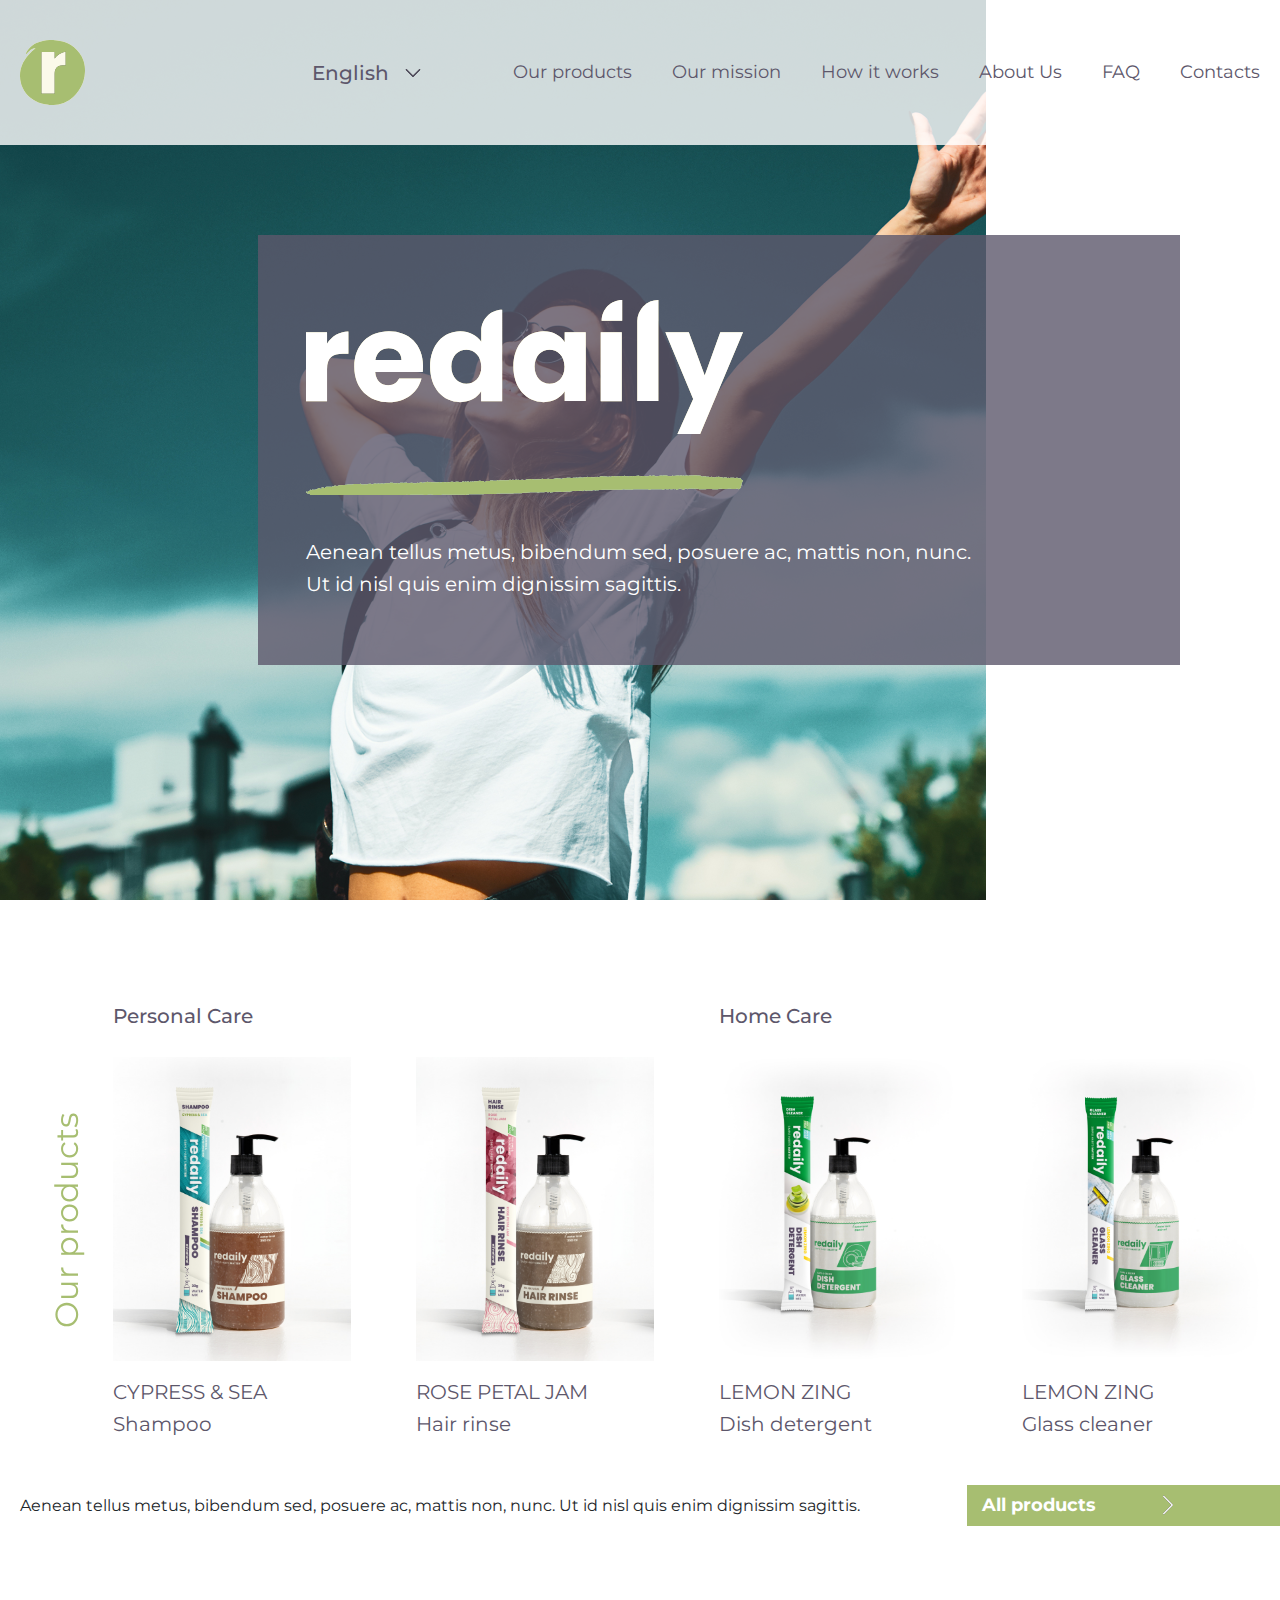
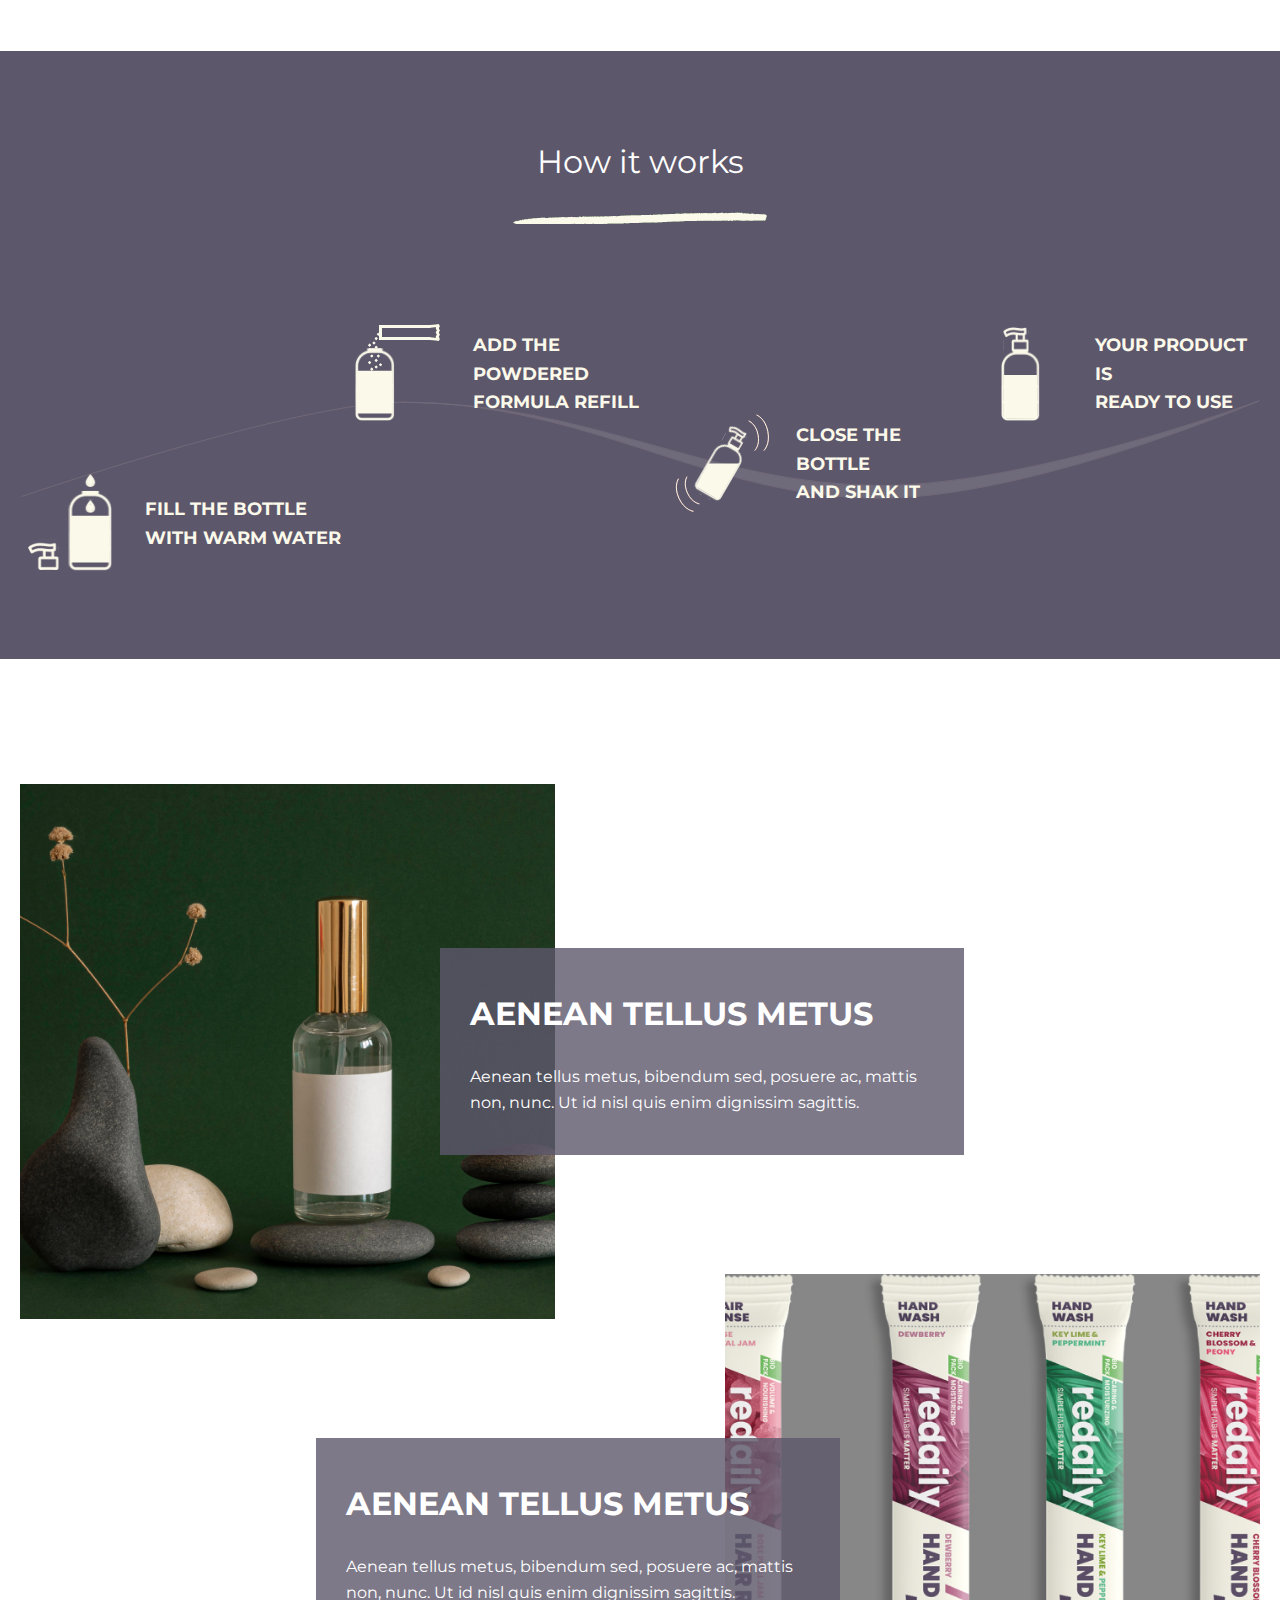
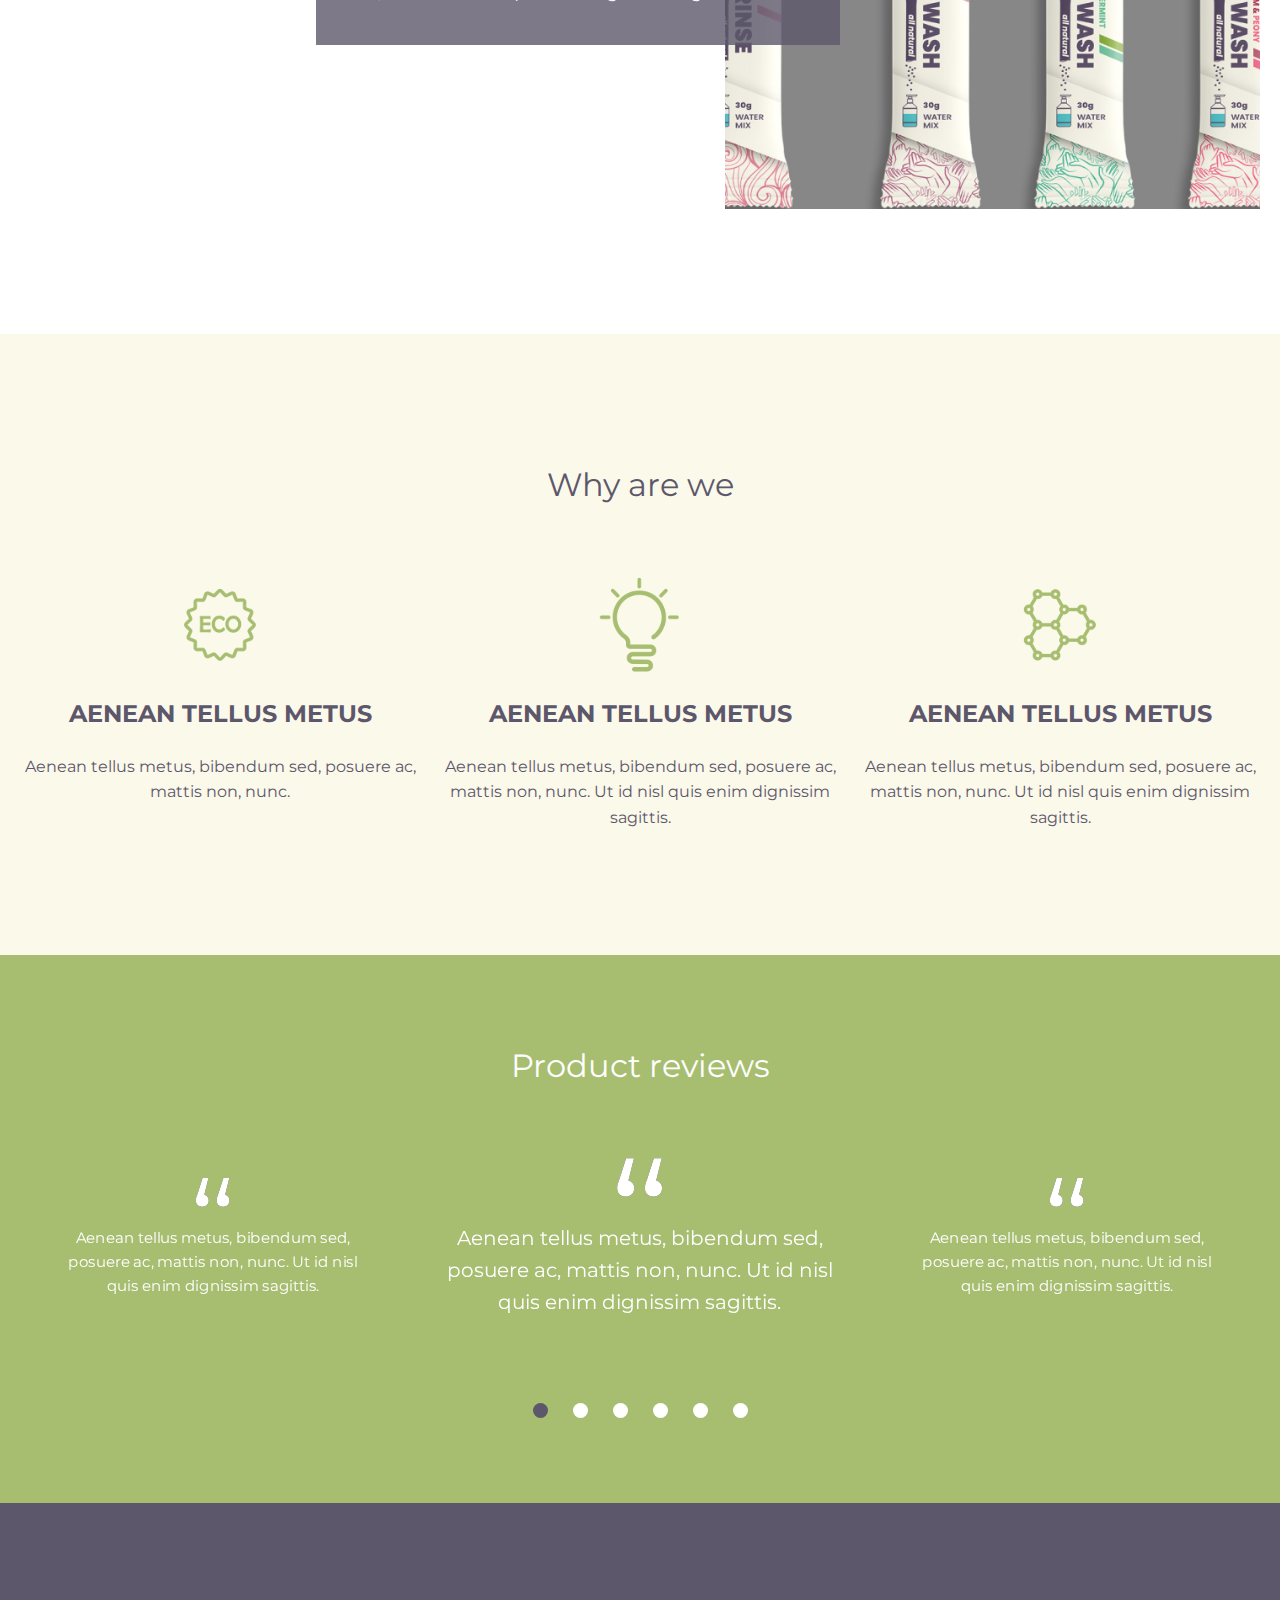
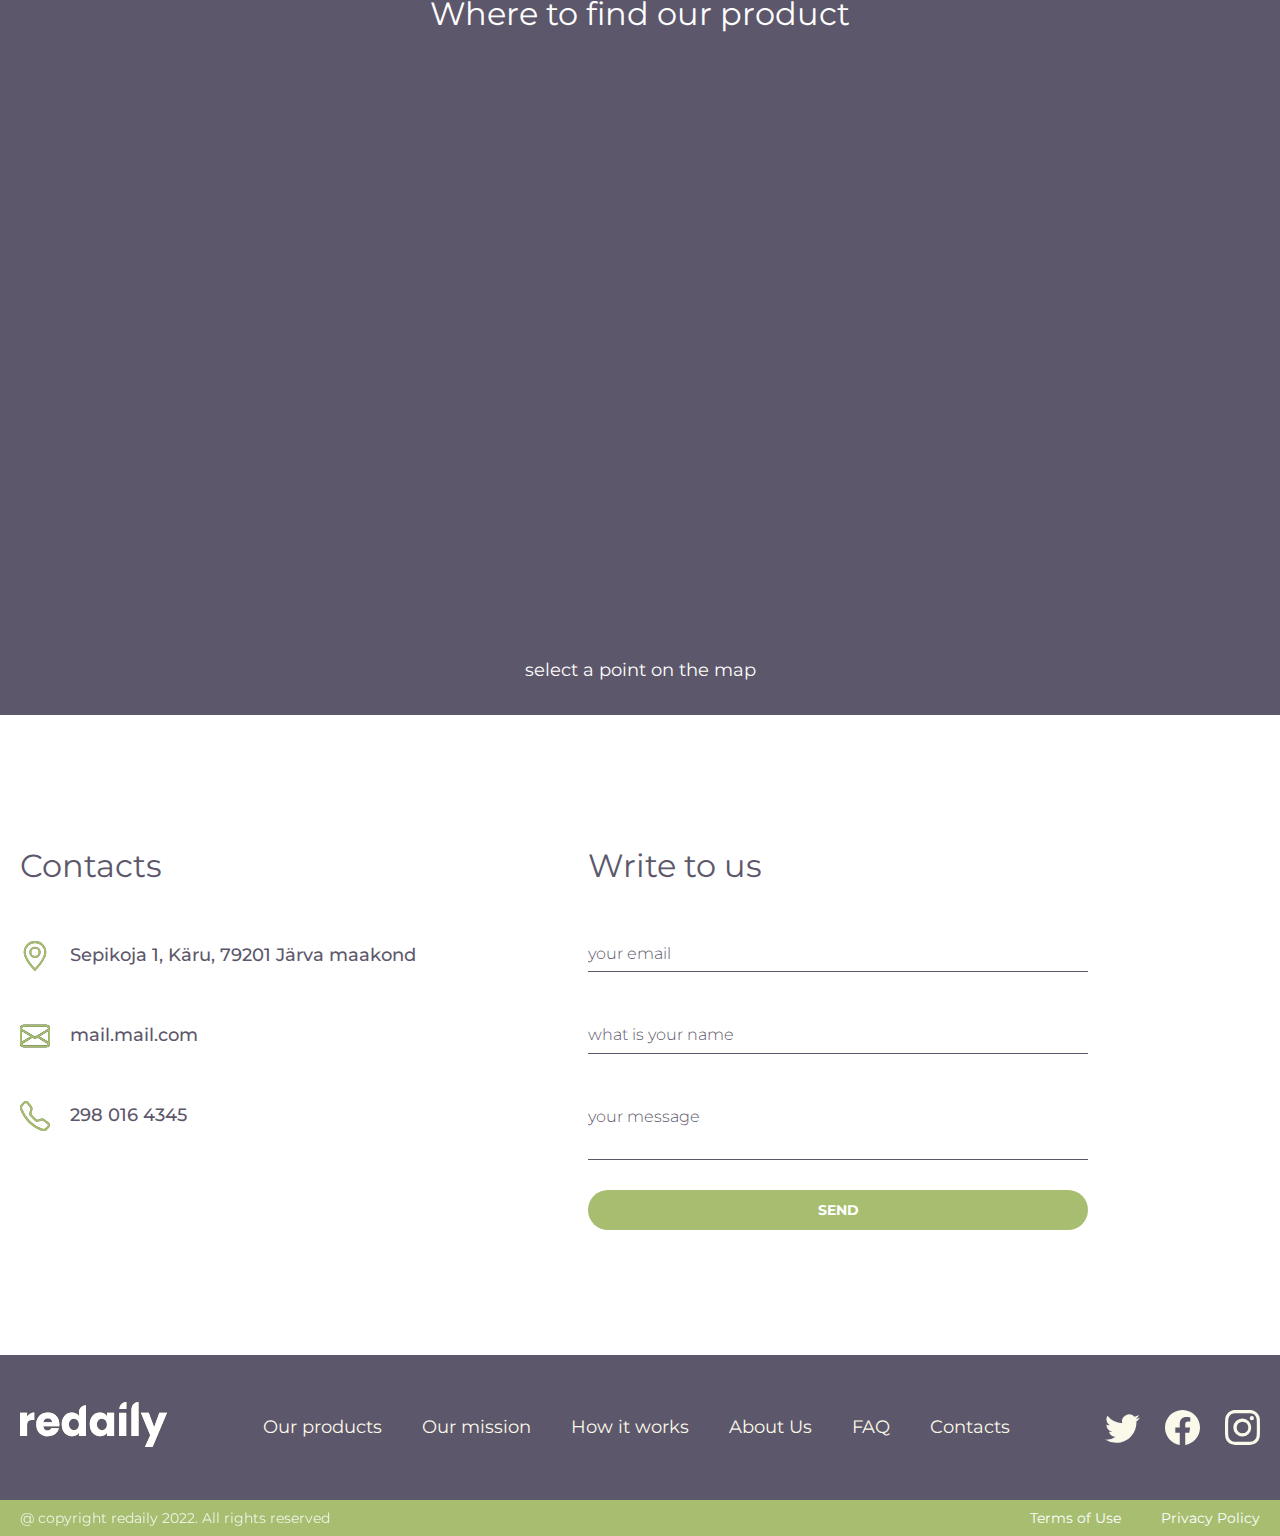
==== commit d11f8a7d: "upd: Update #2" ====
--- a/index.html
+++ b/index.html
@@ -53,10 +53,10 @@
 					<nav class="nav header__nav">
 						<ul class="nav__list">
 							<li class="nav__item">
-								<a href="#" class="nav__link">Our products</a>
+								<a href="products.html" class="nav__link">Our products</a>
 							</li>
 							<li class="nav__item">
-								<a href="#" class="nav__link">Our mission</a>
+								<a href="our-mission.html" class="nav__link">Our mission</a>
 							</li>
 							<li class="nav__item">
 								<a href="how-it-works.html" class="nav__link">How it works</a>
@@ -73,7 +73,7 @@
 						</ul>
 					</nav>
 				</div>
-				<button class="hamburger" id="hamburger-toggle" aria-label="Меню">
+				<button class="hamburger hamburger--white" id="hamburger-toggle" aria-label="Меню">
 					<span class="hamburger__title">MENU</span>
 					<div class="hamburger__group">
 						<span class="hamburger__inner"></span>
@@ -159,34 +159,201 @@
 			</div>
 		</section>
 		<!-- end of main -->
+		<!-- our products -->
+		<div class="our-products" id="our-products">
+			<div class="container">
+				<div class="section-heading section-heading--mobile">
+					<h2 class="section-heading__title">Our products</h2>
+				</div>
+				<div class="our-products__wrap">
+					<h2 class="our-products__heading">Our products</h2>
+					<div class="our-products__block">
+						<h3 class="our-products__subtitle">Personal Care</h3>
+						<div class="our-products__wrapper">
+							<a href="product.html" class="our-products__item">
+								<picture class="our-products__img">
+									<img src="img/product-01.png" alt="Image">
+								</picture>
+								<div class="our-products__body">
+									<span class="our-products__name">Cypress & Sea</span>
+									<span class="our-products__help">Shampoo</span>
+								</div>
+							</a>
+							<a href="product.html" class="our-products__item">
+								<picture class="our-products__img">
+									<img src="img/product-02.png" alt="Image">
+								</picture>
+								<div class="our-products__body">
+									<span class="our-products__name">ROSE PETAL JAM</span>
+									<span class="our-products__help">Hair rinse</span>
+								</div>
+							</a>
+						</div>
+						<div class="our-products__slider">
+							<div class="swiper">
+								<div class="swiper-wrapper">
+									<div class="swiper-slide">
+										<a href="product.html" class="our-products__item">
+											<picture class="our-products__img">
+												<img src="img/product-01.png" alt="Image">
+											</picture>
+											<div class="our-products__body">
+												<span class="our-products__name">Cypress & Sea</span>
+												<span class="our-products__help">Shampoo</span>
+											</div>
+										</a>
+									</div>
+									<div class="swiper-slide">
+										<a href="product.html" class="our-products__item">
+											<picture class="our-products__img">
+												<img src="img/product-02.png" alt="Image">
+											</picture>
+											<div class="our-products__body">
+												<span class="our-products__name">ROSE PETAL JAM</span>
+												<span class="our-products__help">Hair rinse</span>
+											</div>
+										</a>
+									</div>
+									<div class="swiper-slide">
+										<a href="product.html" class="our-products__item">
+											<picture class="our-products__img">
+												<img src="img/product-01.png" alt="Image">
+											</picture>
+											<div class="our-products__body">
+												<span class="our-products__name">Cypress & Sea</span>
+												<span class="our-products__help">Shampoo</span>
+											</div>
+										</a>
+									</div>
+									<div class="swiper-slide">
+										<a href="product.html" class="our-products__item">
+											<picture class="our-products__img">
+												<img src="img/product-02.png" alt="Image">
+											</picture>
+											<div class="our-products__body">
+												<span class="our-products__name">ROSE PETAL JAM</span>
+												<span class="our-products__help">Hair rinse</span>
+											</div>
+										</a>
+									</div>
+								</div>
+							</div>
+						</div>
+					</div>
+					<div class="our-products__block">
+						<h3 class="our-products__subtitle">Home Care</h3>
+						<div class="our-products__wrapper">
+							<a href="product.html" class="our-products__item">
+								<picture class="our-products__img">
+									<img src="img/product-03.png" alt="Image">
+								</picture>
+								<div class="our-products__body">
+									<span class="our-products__name">LEMON ZING</span>
+									<span class="our-products__help">Dish detergent</span>
+								</div>
+							</a>
+							<a href="product.html" class="our-products__item">
+								<picture class="our-products__img">
+									<img src="img/product-04.png" alt="Image">
+								</picture>
+								<div class="our-products__body">
+									<span class="our-products__name">LEMON ZING</span>
+									<span class="our-products__help">Glass cleaner</span>
+								</div>
+							</a>
+						</div>
+						<div class="our-products__slider">
+							<div class="swiper">
+								<div class="swiper-wrapper">
+									<div class="swiper-slide">
+										<a href="product.html" class="our-products__item">
+											<picture class="our-products__img">
+												<img src="img/product-03.png" alt="Image">
+											</picture>
+											<div class="our-products__body">
+												<span class="our-products__name">LEMON ZING</span>
+												<span class="our-products__help">Dish detergent</span>
+											</div>
+										</a>
+									</div>
+									<div class="swiper-slide">
+										<a href="product.html" class="our-products__item">
+											<picture class="our-products__img">
+												<img src="img/product-04.png" alt="Image">
+											</picture>
+											<div class="our-products__body">
+												<span class="our-products__name">LEMON ZING</span>
+												<span class="our-products__help">Glass cleaner</span>
+											</div>
+										</a>
+									</div>
+									<div class="swiper-slide">
+										<a href="product.html" class="our-products__item">
+											<picture class="our-products__img">
+												<img src="img/product-03.png" alt="Image">
+											</picture>
+											<div class="our-products__body">
+												<span class="our-products__name">LEMON ZING</span>
+												<span class="our-products__help">Dish detergent</span>
+											</div>
+										</a>
+									</div>
+									<div class="swiper-slide">
+										<a href="product.html" class="our-products__item">
+											<picture class="our-products__img">
+												<img src="img/product-04.png" alt="Image">
+											</picture>
+											<div class="our-products__body">
+												<span class="our-products__name">LEMON ZING</span>
+												<span class="our-products__help">Glass cleaner</span>
+											</div>
+										</a>
+									</div>
+								</div>
+							</div>
+						</div>
+					</div>
+				</div>
+				<div class="our-products__bottom">
+					<p class="our-products__description">Aenean tellus metus, bibendum sed, posuere ac, mattis non, nunc. Ut id nisl quis enim dignissim sagittis.</p>
+					<a href="products.html" class="our-products__all">
+						<span>All products</span>
+						<svg class="our-products__all-icon">
+							<use xlink:href="img/sprite.svg#icon-arrow-right"></use>
+						</svg>
+					</a>
+				</div>
+			</div>
+		</div>
+		<!-- end of our products -->
 		<!-- hiw info -->
 		<section class="hiw-info hiw-info--dark" id="hiw-info">
 			<div class="container">
-				<div class="section-heading section-heading--underline">
+				<div class="section-heading section-heading--underline section-heading--white">
 					<h2 class="section-heading__title">How it works</h2>
 				</div>
 				<div class="hiw-info__wrapper">
 					<article class="hiw-info__item">
 						<picture class="hiw-info__img">
-							<img src="img/how-it-works-green-01.svg" alt="Image">
+							<img src="img/how-it-works-01.svg" alt="Image">
 						</picture>
 						<h3 class="hiw-info__title">Fill the bottle with warm water</h3>
 					</article>
 					<article class="hiw-info__item">
 						<picture class="hiw-info__img">
-							<img src="img/how-it-works-green-02.svg" alt="Image">
+							<img src="img/how-it-works-02.svg" alt="Image">
 						</picture>
 						<h3 class="hiw-info__title">Add the powdered <br>formula refill</h3>
 					</article>
 					<article class="hiw-info__item">
 						<picture class="hiw-info__img">
-							<img src="img/how-it-works-green-03.svg" alt="Image">
+							<img src="img/how-it-works-03.svg" alt="Image">
 						</picture>
 						<h3 class="hiw-info__title">Close the bottle <br>and shak it</h3>
 					</article>
 					<article class="hiw-info__item">
 						<picture class="hiw-info__img">
-							<img src="img/how-it-works-green-04.svg" alt="Image">
+							<img src="img/how-it-works-04.svg" alt="Image">
 						</picture>
 						<h3 class="hiw-info__title">Your product is <br>ready to use</h3>
 					</article>
@@ -194,6 +361,32 @@
 			</div>
 		</section>
 		<!-- end of hiw info -->
+		<!-- promo -->
+		<div class="promo" id="promo">
+			<div class="container">
+				<div class="promo__wrapper">
+					<article class="promo__item">
+						<picture class="promo__img">
+							<img src="img/promo-01.jpg" alt="Image">
+						</picture>
+						<div class="promo__body">
+							<h3 class="promo__title">Aenean tellus metus</h3>
+							<p class="promo__description">Aenean tellus metus, bibendum sed, posuere ac, mattis non, nunc. Ut id nisl quis enim dignissim sagittis.</p>
+						</div>
+					</article>
+					<article class="promo__item">
+						<div class="promo__body">
+							<h3 class="promo__title">Aenean tellus metus</h3>
+							<p class="promo__description">Aenean tellus metus, bibendum sed, posuere ac, mattis non, nunc. Ut id nisl quis enim dignissim sagittis.</p>
+						</div>
+						<picture class="promo__img">
+							<img src="img/promo-02.jpg" alt="Image">
+						</picture>
+					</article>
+				</div>
+			</div>
+		</div>
+		<!-- end of promo -->
 		<!-- why are we -->
 		<section class="why-are" id="why-are">
 			<div class="container">
@@ -333,10 +526,10 @@
 					<nav class="footer-nav footer__nav">
 						<ul class="footer-nav__list">
 							<li class="footer-nav__item">
-								<a href="#" class="footer-nav__link">Our products</a>
+								<a href="products.html" class="footer-nav__link">Our products</a>
 							</li>
 							<li class="footer-nav__item">
-								<a href="#" class="footer-nav__link">Our mission</a>
+								<a href="our-mission.html" class="footer-nav__link">Our mission</a>
 							</li>
 							<li class="footer-nav__item">
 								<a href="how-it-works.html" class="footer-nav__link">How it works</a>
--- a/css/app.min.css
+++ b/css/app.min.css
@@ -1 +1 @@
-body{position:relative;overflow-x:hidden;font-family:"Montserrat",sans-serif;font-size:16px;font-weight:normal;line-height:1.6}ul,ol,li{display:block;padding:0;margin:0;list-style:none}h1,h2,h3,h4,h5,h6{margin:0;font-weight:normal;line-height:1.6}p{margin:0}a{display:inline-block;color:#000;text-decoration:none;-webkit-transition:all .25s ease-in-out;-o-transition:all .25s ease-in-out;transition:all .25s ease-in-out}a:hover{text-decoration:none;color:#000}a:active{color:#000}input[type=number]{-moz-appearance:textfield}input[type=number]::-webkit-outer-spin-button,input[type=number]::-webkit-inner-spin-button{display:none;-webkit-appearance:none;appearance:none;margin:0}input:-webkit-autofill{-webkit-animation-name:autofill;-webkit-animation-fill-mode:both}picture{display:block}picture>img{display:block;width:100%;height:100%;-o-object-fit:cover;object-fit:cover}img{max-width:100%}svg{-webkit-transition:all .25s ease-in-out;-o-transition:all .25s ease-in-out;transition:all .25s ease-in-out}.scroll-disabled{overflow:hidden}.container{margin:0 auto;padding:0 20px;max-width:1560px;width:100%}.input{-webkit-appearance:none;-moz-appearance:none;appearance:none;display:block;padding:0 0 5px 0;width:100%;font-size:16px;font-weight:300;color:#000;background:rgba(0,0,0,0);border:none;border-bottom:1px solid #5d576b;border-radius:0}.input::-webkit-input-placeholder{color:#5d576b}.input::-moz-placeholder{color:#5d576b}.input:-ms-input-placeholder{color:#5d576b}.input::-ms-input-placeholder{color:#5d576b}.input::placeholder{color:#5d576b}.input:focus{outline:none}@media screen and (max-width: 767px){.input{font-size:14px}}.textarea{-webkit-appearance:none;-moz-appearance:none;appearance:none;resize:none;display:block;padding:0 0 5px 0;width:100%;font-size:16px;font-weight:300;color:#000;background:rgba(0,0,0,0);border:none;border-bottom:1px solid #5d576b;border-radius:0}.textarea::-webkit-input-placeholder{color:#5d576b}.textarea::-moz-placeholder{color:#5d576b}.textarea:-ms-input-placeholder{color:#5d576b}.textarea::-ms-input-placeholder{color:#5d576b}.textarea::placeholder{color:#5d576b}.textarea:focus{outline:none}@media screen and (max-width: 767px){.textarea{font-size:14px}}.btn{display:block;padding:13px 20px;font-size:14px;font-weight:bold;line-height:1;text-align:center;text-transform:uppercase;color:#fff;background:#a7be71;border:none;border-radius:20px}.c-socials{display:-webkit-box;display:-ms-flexbox;display:flex;-webkit-box-align:center;-ms-flex-align:center;align-items:center}.c-socials--green .c-socials__icon{color:#a7be71}.c-socials__item+.c-socials__item{margin-left:25px}@media screen and (min-width: 1024px)and (max-width: 1199px){.c-socials__item+.c-socials__item{margin-left:20px}}.c-socials__link{display:-webkit-box;display:-ms-flexbox;display:flex;-webkit-box-align:center;-ms-flex-align:center;align-items:center;-webkit-box-pack:center;-ms-flex-pack:center;justify-content:center;min-width:35px;width:35px;height:35px}@media screen and (min-width: 1024px)and (max-width: 1199px){.c-socials__link{min-width:25px;width:25px;height:25px}}@media screen and (max-width: 767px){.c-socials__link{min-width:30px;width:30px;height:30px}}.c-socials__icon{min-width:35px;width:35px;height:35px;color:#fbf9ea}@media screen and (min-width: 1024px)and (max-width: 1199px){.c-socials__icon{min-width:25px;width:25px;height:25px}}@media screen and (max-width: 767px){.c-socials__icon{min-width:30px;width:30px;height:30px}}.c-contacts__item+.c-contacts__item{margin-top:50px}@media screen and (max-width: 767px){.c-contacts__item+.c-contacts__item{margin-top:25px}}.c-contacts__link{display:-webkit-box;display:-ms-flexbox;display:flex;-webkit-box-align:center;-ms-flex-align:center;align-items:center;margin:0;font-size:18px;font-weight:500;color:#5d576b}.c-contacts__link:hover{color:#5d576b}@media screen and (hover: hover){.c-contacts__link[href]:hover{color:#a7be71}}@media screen and (max-width: 767px){.c-contacts__link{font-size:14px}}.c-contacts__icon{margin-right:20px;min-width:30px;width:30px;height:30px;color:#a7be71}@media screen and (max-width: 767px){.c-contacts__icon{margin-right:15px}}.c-accordeon__item{background:#fbf9ea;-webkit-box-shadow:0px 4px 12px rgba(0,0,0,.12);box-shadow:0px 4px 12px rgba(0,0,0,.12);-webkit-transition:all .2s linear;-o-transition:all .2s linear;transition:all .2s linear}.c-accordeon__item.is--open{background:rgba(0,0,0,0);-webkit-box-shadow:none;box-shadow:none}.c-accordeon__item.is--open .c-accordeon__trigger::after{-webkit-transform:rotate(180deg);-ms-transform:rotate(180deg);transform:rotate(180deg)}.c-accordeon__item+.c-accordeon__item{margin-top:25px}@media screen and (max-width: 767px){.c-accordeon__item+.c-accordeon__item{margin-top:20px}}.c-accordeon__trigger{display:-webkit-box;display:-ms-flexbox;display:flex;-webkit-box-align:center;-ms-flex-align:center;align-items:center;-webkit-box-pack:justify;-ms-flex-pack:justify;justify-content:space-between;padding:10px 21.5px 10px 15px;font-size:16px;font-weight:500;color:#5d576b;-webkit-user-select:none;-moz-user-select:none;-ms-user-select:none;user-select:none;cursor:pointer}.c-accordeon__trigger::after{content:"";display:block;margin-left:20px;width:13px;height:13px;background-image:url(../img/sprite.svg#icon-caret-green);background-repeat:no-repeat;background-size:contain;background-position:center center;-webkit-transition:all .2s linear;-o-transition:all .2s linear;transition:all .2s linear}@media screen and (max-width: 767px){.c-accordeon__trigger{padding:10px 16.5px 10px 10px}}.c-accordeon__wrapper{display:none;padding:15px 15px}@media screen and (max-width: 767px){.c-accordeon__wrapper{padding:10px 15px}}.header{position:absolute;top:0;right:0;left:0;z-index:100;padding:40px 0;width:100%;-webkit-transition:all .05s ease-in-out;-o-transition:all .05s ease-in-out;transition:all .05s ease-in-out}.header--active{background:#fff;-webkit-transition:all .25s ease-in-out .25s;-o-transition:all .25s ease-in-out .25s;transition:all .25s ease-in-out .25s}.header--active .header__language{opacity:1;pointer-events:all;-webkit-transition:all .25s ease-in-out .25s;-o-transition:all .25s ease-in-out .25s;transition:all .25s ease-in-out .25s}@media screen and (max-width: 1199px){.header{z-index:1001;padding:22px 0}}.header__wrapper{display:-webkit-box;display:-ms-flexbox;display:flex;-webkit-box-align:center;-ms-flex-align:center;align-items:center;-webkit-box-pack:justify;-ms-flex-pack:justify;justify-content:space-between}.header__logotype{max-width:65px;height:65px}.header__logotype img{display:block;width:100%;height:100%;-o-object-fit:contain;object-fit:contain}@media screen and (min-width: 1024px)and (max-width: 1199px){.header__logotype{max-width:45px;height:45px}}@media screen and (max-width: 1023px){.header__logotype{max-width:30px;height:30px}}@media screen and (max-width: 1199px){.header__language{opacity:0;pointer-events:none;-webkit-transition:all .05s ease-in-out;-o-transition:all .05s ease-in-out;transition:all .05s ease-in-out}}.header__group{display:-webkit-box;display:-ms-flexbox;display:flex;-webkit-box-align:center;-ms-flex-align:center;align-items:center}@media screen and (max-width: 1199px){.header__group{display:none}}.header__nav{margin-left:132px}@media screen and (min-width: 1200px)and (max-width: 1399px){.header__nav{margin-left:80px}}.language{position:relative}@media screen and (hover: hover){.language:hover .language__dropdown{display:block}}@media screen and (hover: none){.language--active .language__dropdown{display:block}}@media screen and (min-width: 1200px){.language--mobile{display:none}}@media screen and (min-width: 768px)and (max-width: 1199px){.language{margin-left:auto;margin-right:218px}}@media screen and (max-width: 767px){.language{position:absolute;left:50%;-webkit-transform:translateX(-50%);-ms-transform:translateX(-50%);transform:translateX(-50%)}.language--desktop{display:none}}.language__btn{display:-webkit-box;display:-ms-flexbox;display:flex;-webkit-box-align:center;-ms-flex-align:center;align-items:center;-webkit-box-pack:center;-ms-flex-pack:center;justify-content:center;margin:0 auto;padding:0 12px;width:-webkit-fit-content;width:-moz-fit-content;width:fit-content;font-size:20px;font-weight:500;text-align:center;color:#5d576b;background:rgba(0,0,0,0);border:none;border-radius:0;-webkit-user-select:none;-moz-user-select:none;-ms-user-select:none;user-select:none;cursor:pointer}.language__btn::after{content:"";display:block;margin-left:16px;width:16px;height:16px;background-image:url(../img/sprite.svg#icon-caret-black);background-repeat:no-repeat;background-size:contain;background-position:center center}.language__btn:focus{outline:none}@media screen and (max-width: 767px){.language__btn{display:block}.language__btn::after{position:absolute;bottom:-14px;left:50%;-webkit-transform:translateX(-50%);-ms-transform:translateX(-50%);transform:translateX(-50%);margin:0;min-width:13px;width:13px;height:13px;background-image:url(../img/sprite.svg#icon-caret-green)}}.language__dropdown{position:absolute;right:0;bottom:0;z-index:100;display:none;padding-top:6px;-webkit-transform:translateY(100%);-ms-transform:translateY(100%);transform:translateY(100%);min-width:100%}@media screen and (hover: hover){.language__dropdown:hover{display:block}}@media screen and (max-width: 767px){.language__dropdown{bottom:2px}}.language__wrapper{overflow-x:hidden;overflow-y:auto;max-height:196px;background:#fff;border-radius:10px}.language__list{list-style:none}.language__item{display:block;width:100%;list-style:none}.language__elem{display:-webkit-box;display:-ms-flexbox;display:flex;-webkit-box-align:center;-ms-flex-align:center;align-items:center;padding:8px 12px;width:100%;height:100%;font-size:18px;font-weight:500;text-align:left;text-decoration:none;color:#5d576b;background:rgba(0,0,0,0);border:none;border-radius:5px}.language__elem:focus{outline:none}.language__elem:hover{text-decoration:none}.nav__list{display:-webkit-box;display:-ms-flexbox;display:flex;-webkit-box-align:center;-ms-flex-align:center;align-items:center}@media screen and (max-width: 1199px){.nav__list{-webkit-box-orient:vertical;-webkit-box-direction:normal;-ms-flex-direction:column;flex-direction:column}}@media screen and (max-width: 1199px){.nav__item--active .nav__link{font-size:24px;font-weight:bold;color:#a7be71}}.nav__item+.nav__item{margin-left:40px}@media screen and (max-width: 1199px){.nav__item+.nav__item{margin-top:50px;margin-left:0}}.nav__link{display:block;font-size:18px;font-weight:normal;color:#5d576b}@media screen and (max-width: 1199px){.nav__link{font-size:20px;font-weight:500;color:#818181}}.hamburger{position:relative;display:-webkit-box;display:-ms-flexbox;display:flex;-webkit-box-align:center;-ms-flex-align:center;align-items:center;-webkit-box-pack:center;-ms-flex-pack:center;justify-content:center;padding:0;font-size:12px;font-weight:normal;color:#000;background:rgba(0,0,0,0);border:none;border-radius:0}.hamburger:focus{outline:none}.hamburger--active .hamburger__title{opacity:0}.hamburger--active .hamburger__inner:first-child{top:7px;-webkit-transform:rotate(45deg);-ms-transform:rotate(45deg);transform:rotate(45deg)}.hamburger--active .hamburger__inner:nth-child(2){opacity:0}.hamburger--active .hamburger__inner:last-child{top:7px;-webkit-transform:rotate(-45deg);-ms-transform:rotate(-45deg);transform:rotate(-45deg)}@media screen and (min-width: 1200px){.hamburger{display:none}}.hamburger__title{-webkit-transition:opacity .25s ease-in-out;-o-transition:opacity .25s ease-in-out;transition:opacity .25s ease-in-out}.hamburger__group{position:relative;margin-left:10px;min-width:22px;width:22px;height:16px}.hamburger__inner{display:block;position:absolute;right:0;left:0;width:100%;height:2px;background:#000;border-radius:10px;-webkit-transition:all .25s ease-in-out;-o-transition:all .25s ease-in-out;transition:all .25s ease-in-out}.hamburger__inner:first-child{top:0}.hamburger__inner:nth-child(2){top:7px}.hamburger__inner:last-child{top:14px}.mobile-menu{position:fixed;top:0;right:0;bottom:0;z-index:1000;-webkit-transform:translateX(104%);-ms-transform:translateX(104%);transform:translateX(104%);overflow:hidden;display:-webkit-box;display:-ms-flexbox;display:flex;-webkit-box-orient:vertical;-webkit-box-direction:normal;-ms-flex-direction:column;flex-direction:column;-webkit-box-pack:justify;-ms-flex-pack:justify;justify-content:space-between;padding:22px 20px 40px;max-width:448px;width:100%;height:100%;background:#fff;-webkit-box-shadow:0px 3px 15px rgba(0,0,0,.07);box-shadow:0px 3px 15px rgba(0,0,0,.07);-webkit-transition:all .25s ease-in-out;-o-transition:all .25s ease-in-out;transition:all .25s ease-in-out}.mobile-menu--active{-webkit-transform:translateX(0);-ms-transform:translateX(0);transform:translateX(0)}.mobile-menu--active .mobile-menu__nav,.mobile-menu--active .mobile-menu__bottom{opacity:1;-webkit-transition:all .25s ease-in-out .25s;-o-transition:all .25s ease-in-out .25s;transition:all .25s ease-in-out .25s}@media screen and (min-width: 1200px){.mobile-menu{display:none}}@media screen and (max-width: 767px){.mobile-menu{max-width:100%}}.mobile-menu__wrapper{overflow-x:hidden;overflow-y:auto;max-height:100%}.mobile-menu__top{display:-webkit-box;display:-ms-flexbox;display:flex;-webkit-box-align:center;-ms-flex-align:center;align-items:center;-webkit-box-pack:center;-ms-flex-pack:center;justify-content:center;opacity:0;-webkit-transition:all .25s ease-in-out;-o-transition:all .25s ease-in-out;transition:all .25s ease-in-out}.mobile-menu__nav{margin-top:65px;padding-top:60px;opacity:0;border-top:1px solid #a7be71;-webkit-transition:all .25s ease-in-out;-o-transition:all .25s ease-in-out;transition:all .25s ease-in-out}.mobile-menu__bottom{display:block;margin-top:60px;padding-top:40px;opacity:0;text-align:center;border-top:1px solid #a7be71;-webkit-transition:all .25s ease-in-out;-o-transition:all .25s ease-in-out;transition:all .25s ease-in-out}.mobile-menu__title{display:block;margin-bottom:20px;font-size:20px;font-weight:500}.mobile-menu__socials{-webkit-box-pack:center;-ms-flex-pack:center;justify-content:center}.mobile-menu-overlay{position:fixed;top:0;right:0;bottom:0;left:0;z-index:999;display:block;visibility:hidden;width:100%;height:100%;opacity:0;background:rgba(38,38,38,.55);pointer-events:none;-webkit-transition:all .25s ease-in-out;-o-transition:all .25s ease-in-out;transition:all .25s ease-in-out}.mobile-menu-overlay--active{visibility:visible;opacity:1;pointer-events:all}@media screen and (min-width: 1200px){.mobile-menu-overlay{display:none}}@media screen and (max-width: 767px){.mobile-menu-overlay{display:none}}.footer--mt{margin-top:5px}.footer__main{padding:47.5px 0;color:#fff;background:#5d576b}@media screen and (max-width: 767px){.footer__main{padding:30px 0 20px}}.footer__bottom{padding:7px 0;color:#fff;background:#a7be71}@media screen and (max-width: 767px){.footer__bottom{padding:2px 0}}.footer__wrapper{display:-webkit-box;display:-ms-flexbox;display:flex;-webkit-box-align:center;-ms-flex-align:center;align-items:center;-webkit-box-pack:justify;-ms-flex-pack:justify;justify-content:space-between}@media screen and (max-width: 767px){.footer__wrapper{-webkit-box-orient:vertical;-webkit-box-direction:normal;-ms-flex-direction:column;flex-direction:column}}.footer__logotype{max-width:147px;width:100%;height:50px}.footer__logotype img{display:block;width:100%;height:100%;-o-object-fit:contain;object-fit:contain}@media screen and (max-width: 767px){.footer__logotype{max-width:178px;height:67px}}@media screen and (max-width: 1023px){.footer__nav{display:none}}@media screen and (max-width: 767px){.footer__socials{margin-top:25px}}.footer__copyright{font-size:14px;font-weight:normal;opacity:.8}@media screen and (max-width: 767px){.footer__copyright{font-size:10px;text-align:center}}.footer__list{display:-webkit-box;display:-ms-flexbox;display:flex;-webkit-box-align:center;-ms-flex-align:center;align-items:center;margin-left:40px}@media screen and (min-width: 768px){.footer__list--mobile{display:none}}@media screen and (max-width: 767px){.footer__list{-webkit-box-orient:vertical;-webkit-box-direction:normal;-ms-flex-direction:column;flex-direction:column;margin-top:20px;margin-left:0}.footer__list--desktop{display:none}}.footer__item+.footer__item{margin-left:40px}@media screen and (max-width: 767px){.footer__item+.footer__item{margin-top:10px;margin-left:0}}.footer__link{display:block;font-size:14px;font-weight:normal;color:#fff}.footer__link:hover{color:#fff}@media screen and (max-width: 767px){.footer__link{font-size:12px}}.footer-nav__list{display:-webkit-box;display:-ms-flexbox;display:flex;-webkit-box-align:center;-ms-flex-align:center;align-items:center}.footer-nav__item+.footer-nav__item{margin-left:40px}@media screen and (min-width: 1024px)and (max-width: 1199px){.footer-nav__item+.footer-nav__item{margin-left:20px}}.footer-nav__link{display:block;font-size:18px;font-weight:normal;color:#fbf9ea}.footer-nav__link:hover{color:#fbf9ea}.section-heading{margin-bottom:65px}.section-heading--underline .section-heading__title::after{content:"";display:block;margin-top:25px;width:100%;height:12px;background-image:url(../img/underline.svg);background-repeat:no-repeat;background-size:contain;background-position:center center}.section-heading--white .section-heading__title{color:#fff}.section-heading--underline.section-heading--white .section-heading__title::after{background-image:url(../img/underline-white.svg)}@media screen and (max-width: 767px){.section-heading{margin-bottom:50px}}.section-heading__title{font-size:32px;font-weight:normal;text-align:center;color:#5d576b}@media screen and (max-width: 767px){.section-heading__title{font-size:24px}}.content{font-size:14px;color:#5d576b}.content>*{margin-bottom:10px}.content>*:last-child{margin-bottom:0}.content b,.content strong{font-weight:500}.content h1,.content h2,.content h3,.content h4,.content h5,.content h6{margin-bottom:10px;font-weight:500}.content h1:not(:first-child),.content h2:not(:first-child),.content h3:not(:first-child),.content h4:not(:first-child),.content h5:not(:first-child),.content h6:not(:first-child){margin-top:25px}@media screen and (max-width: 1023px){.content h1,.content h2,.content h3,.content h4,.content h5,.content h6{margin-bottom:10px}.content h1:not(:first-child),.content h2:not(:first-child),.content h3:not(:first-child),.content h4:not(:first-child),.content h5:not(:first-child),.content h6:not(:first-child){margin-top:25px}}.content h1{font-size:24px}.content h2{font-size:18px}.content h3,.content h4,.content h5,.content h6{font-size:16px}.main{overflow:hidden}.main__wrapper{position:relative;padding:180px 0;min-height:100vh}@media screen and (max-width: 1199px){.main__wrapper{display:-webkit-box;display:-ms-flexbox;display:flex;-webkit-box-orient:vertical;-webkit-box-direction:normal;-ms-flex-direction:column;flex-direction:column;-webkit-box-pack:center;-ms-flex-pack:center;justify-content:center}}.main__img{position:absolute;top:0;left:0;bottom:0;margin-left:calc(50% - 50vw);max-width:986px;width:100%;height:100%}.main__img img{display:block;width:100%;height:100%;-o-object-fit:cover;object-fit:cover}@media screen and (max-width: 1199px){.main__img{margin:0 -20px;max-width:none;width:calc(100% + 40px)}.main__img::before{content:"";position:absolute;top:0;right:0;bottom:0;left:0;display:block;width:100%;height:100%;background:-webkit-gradient(linear, left bottom, left top, from(rgba(83, 69, 94, 0.5)), to(rgba(83, 69, 94, 0.5)));background:-o-linear-gradient(bottom, rgba(83, 69, 94, 0.5), rgba(83, 69, 94, 0.5));background:linear-gradient(0deg, rgba(83, 69, 94, 0.5), rgba(83, 69, 94, 0.5))}}.main__body{position:absolute;top:50%;right:180px;z-index:10;-webkit-transform:translateY(-50%);-ms-transform:translateY(-50%);transform:translateY(-50%);display:block;padding:65px 48px;max-width:922px;width:100%;color:#fff;background:rgba(93,87,107,.8)}@media screen and (min-width: 1200px)and (max-width: 1399px){.main__body{right:80px}}@media screen and (max-width: 1199px){.main__body{position:static;-webkit-transform:none;-ms-transform:none;transform:none;background:rgba(0,0,0,0)}}@media screen and (max-width: 1023px){.main__body{padding:0;max-width:none;text-align:center}}.main__logo{display:block;max-width:437px;width:100%;height:134px}.main__logo::after{content:"";display:block;margin-top:40px;width:100%;height:22px;background-image:url(../img/underline.svg);background-repeat:no-repeat;background-size:contain;background-position:center center}.main__logo img{display:block;width:100%;height:100%;-o-object-fit:contain;object-fit:contain}@media screen and (max-width: 1023px){.main__logo{margin:0 auto}}@media screen and (max-width: 767px){.main__logo{max-width:196px;height:60px}.main__logo::after{margin-top:20px;height:12px}}.main__description{margin-top:102px;font-size:20px;font-weight:normal}@media screen and (max-width: 767px){.main__description{margin-top:52px;font-size:15px}}.why-are{padding:125px 0;background:#fbf9ea}@media screen and (min-width: 768px)and (max-width: 1199px){.why-are{padding:75px 0}}@media screen and (max-width: 767px){.why-are{padding:50px 0}}.why-are__wrapper{display:-webkit-box;display:-ms-flexbox;display:flex;-ms-flex-pack:distribute;justify-content:space-around}@media screen and (max-width: 767px){.why-are__wrapper{-webkit-box-orient:vertical;-webkit-box-direction:normal;-ms-flex-direction:column;flex-direction:column;-webkit-box-align:center;-ms-flex-align:center;align-items:center}}.why-are__item{max-width:400px;width:100%;text-align:center}@media screen and (max-width: 767px){.why-are__item{max-width:281px}}.why-are__item+.why-are__item{margin-left:20px}@media screen and (max-width: 767px){.why-are__item+.why-are__item{margin-top:50px;margin-left:0}}.why-are__img{margin:0 auto 20px;max-width:100px;min-width:100px;height:100px}.why-are__img img{display:block;width:100%;height:100%;-o-object-fit:contain;object-fit:contain}@media screen and (min-width: 768px)and (max-width: 1023px){.why-are__img{margin:0 auto 10px;max-width:80px;min-width:80px;height:80px}}@media screen and (max-width: 767px){.why-are__img{margin:0 auto 5px;max-width:65px;min-width:65px;height:65px}}.why-are__title{font-size:24px;font-weight:bold;text-transform:uppercase;color:#5d576b}@media screen and (min-width: 768px)and (max-width: 1023px){.why-are__title{font-size:20px}}@media screen and (max-width: 767px){.why-are__title{font-size:14px}}.why-are__description{margin-top:20px;font-size:16px;font-weight:normal;color:#5d576b}@media screen and (min-width: 768px)and (max-width: 1023px){.why-are__description{margin-top:10px;font-size:14px}}@media screen and (max-width: 767px){.why-are__description{margin-top:5px;font-size:14px}}.find{padding:85px 0 30px;color:#fff;background:#5d576b}@media screen and (max-width: 767px){.find{padding:50px 0}}.find__map{display:block;width:100%;height:532px}.find__map iframe{width:100% !important;height:100% !important}@media screen and (max-width: 767px){.find__map{height:540px}}.find__help{display:block;margin-top:20px;font-size:18px;font-weight:normal;text-align:center}@media screen and (max-width: 767px){.find__help{margin-top:10px;font-size:14px}}.write-us{padding:125px 0}@media screen and (min-width: 768px)and (max-width: 1199px){.write-us{padding:75px 0}}@media screen and (max-width: 767px){.write-us{padding:50px 0}}.write-us__wrapper{display:-webkit-box;display:-ms-flexbox;display:flex}@media screen and (max-width: 1023px){.write-us__wrapper{-webkit-box-orient:vertical;-webkit-box-direction:normal;-ms-flex-direction:column;flex-direction:column;-webkit-box-align:center;-ms-flex-align:center;align-items:center;width:100%}}.write-us__block--main{margin:0 auto}.write-us__block--center{text-align:center}@media screen and (max-width: 1023px){.write-us__block{width:100%}}@media screen and (min-width: 768px)and (max-width: 1023px){.write-us__block{max-width:calc(100% - 40px)}}@media screen and (max-width: 1023px){.write-us__block+.write-us__block{margin-top:50px}}.write-us__title{margin-bottom:50px;font-size:32px;font-weight:normal;color:#5d576b}@media screen and (max-width: 1023px){.write-us__title{text-align:center}}@media screen and (max-width: 767px){.write-us__title{margin-bottom:25px;font-size:24px}}.write-us__form{max-width:500px;min-width:500px;width:100%}@media screen and (max-width: 1023px){.write-us__form{max-width:none;min-width:auto}}.write-us-form__input{width:100%}.write-us-form__input+.write-us-form__input{margin-top:50px}@media screen and (max-width: 767px){.write-us-form__input+.write-us-form__input{margin-top:20px}}.write-us-form__btn{margin-top:30px;width:100%}@media screen and (max-width: 767px){.write-us-form__btn{margin-top:25px}}.product-reviews{padding:85px 0;color:#fff;background:#a7be71}@media screen and (max-width: 767px){.product-reviews{padding:50px 0}}.product-reviews__slider{position:relative;overflow:hidden}.product-reviews__slider .swiper-pagination{display:-webkit-box;display:-ms-flexbox;display:flex;-webkit-box-align:center;-ms-flex-align:center;align-items:center;-webkit-box-pack:center;-ms-flex-pack:center;justify-content:center;margin-top:85px}.product-reviews__slider .swiper-pagination-bullet{display:block;width:15px;height:15px;background:#fff;border-radius:50%;-webkit-transition:background .3s linear;-o-transition:background .3s linear;transition:background .3s linear}.product-reviews__slider .swiper-pagination-bullet+.swiper-pagination-bullet{margin-left:25px}.product-reviews__slider .swiper-pagination-bullet-active{background:#5d576b}@media screen and (min-width: 768px){.product-reviews__slider .swiper-slide-active .product-reviews__slide{-webkit-transform:scale(1);-ms-transform:scale(1);transform:scale(1)}}.product-reviews__slide{margin:0 auto;max-width:453px;width:100%;font-size:20px;font-weight:normal;text-align:center}.product-reviews__slide::before{content:"";margin:0 auto 25px;display:block;min-width:47px;width:47px;height:40px;background-image:url(../img/sprite.svg#icon-quote);background-repeat:no-repeat;background-size:contain;background-position:center center}@media screen and (min-width: 768px){.product-reviews__slide{-webkit-transform:scale(0.75);-ms-transform:scale(0.75);transform:scale(0.75);-webkit-transition:-webkit-transform .3s linear;transition:-webkit-transform .3s linear;-o-transition:transform .3s linear;transition:transform .3s linear;transition:transform .3s linear, -webkit-transform .3s linear}}@media screen and (max-width: 767px){.product-reviews__slide{font-size:14px}.product-reviews__slide::before{margin:0 auto 35px;min-width:68px;width:68px;height:60px}}.faq{padding:180px 0 40px;min-height:100vh}@media screen and (max-width: 767px){.faq{padding:80px 0 40px;min-height:60vh}}.faq__top{margin:0 auto 50px;max-width:760px;width:100%;text-align:center}@media screen and (max-width: 767px){.faq__top{margin-bottom:100px;text-align:left}}.faq__heading{font-size:50px;font-weight:bold;color:#5d576b}@media screen and (max-width: 767px){.faq__heading{font-size:32px}}.faq__description{margin-top:40px;font-size:20px;font-weight:normal;color:#5d576b}@media screen and (max-width: 767px){.faq__description{margin-top:15px;font-size:15px}}.faq__wrapper{margin:0 auto;max-width:1000px;width:100%}.contacts{min-height:100vh;padding:180px 0}@media screen and (max-width: 767px){.contacts{padding:100px 0;min-height:60vh}}.contacts__top{margin-bottom:65px;padding-bottom:65px;border-bottom:2px solid #a7be71}@media screen and (max-width: 767px){.contacts__top{margin-bottom:50px;padding-bottom:0;border-bottom:none}}.contacts__heading{font-size:50px;font-weight:bold;color:#a7be71}@media screen and (max-width: 767px){.contacts__heading{font-size:32px;text-align:center}}.contacts__wrapper{display:-webkit-box;display:-ms-flexbox;display:flex}@media screen and (max-width: 1023px){.contacts__wrapper{-webkit-box-orient:vertical;-webkit-box-direction:normal;-ms-flex-direction:column;flex-direction:column}}@media screen and (max-width: 1023px){.contacts__block{text-align:center}}.contacts__block+.contacts__block{margin-left:120px}@media screen and (max-width: 1023px){.contacts__block+.contacts__block{margin-left:0}}@media screen and (min-width: 768px)and (max-width: 1023px){.contacts__block+.contacts__block{margin-top:65px}}@media screen and (max-width: 767px){.contacts__block+.contacts__block{margin-top:45px}}.contacts__title{margin-bottom:50px;font-size:24px;font-weight:500;color:#5d576b}@media screen and (max-width: 767px){.contacts__title{margin-bottom:20px;font-size:20px}}.contacts__socials .c-socials__item+.c-socials__item{margin-left:35px}@media screen and (min-width: 1024px)and (max-width: 1199px){.contacts__socials .c-socials__item+.c-socials__item{margin-left:35px}}@media screen and (max-width: 1023px){.contacts__socials{-webkit-box-pack:center;-ms-flex-pack:center;justify-content:center}}.main-hiw{position:relative;overflow:hidden}.main-hiw::before{content:"";position:absolute;top:0;right:0;bottom:0;display:block;min-width:200px;width:200px;height:100%;background-image:url(../img/main-hiw.jpg);background-repeat:no-repeat;background-size:cover;background-position:center center}@media screen and (max-width: 767px){.main-hiw::before{min-width:114px;width:114px}}.main-hiw__wrapper{display:-webkit-box;display:-ms-flexbox;display:flex;-webkit-box-orient:vertical;-webkit-box-direction:normal;-ms-flex-direction:column;flex-direction:column;-webkit-box-pack:center;-ms-flex-pack:center;justify-content:center;padding:100px 200px 100px 180px;min-height:100vh}@media screen and (min-width: 768px)and (max-width: 1199px){.main-hiw__wrapper{padding:80px 200px 80px 0}}@media screen and (max-width: 767px){.main-hiw__wrapper{padding:80px 114px 80px 0}}.main-hiw__title{font-size:50px;font-weight:bold;color:#5d576b}@media screen and (max-width: 767px){.main-hiw__title{font-size:32px}}.main-hiw__description{margin-top:40px;font-size:20px;font-weight:normal;color:#5d576b}@media screen and (max-width: 767px){.main-hiw__description{margin-top:15px;font-size:15px}}.main-hiw__scroll{position:absolute;left:50%;bottom:40px;z-index:1;-webkit-transform:translateX(-50%);-ms-transform:translateX(-50%);transform:translateX(-50%);display:block;min-width:40px;width:40px;height:40px}.main-hiw__scroll-icon{min-width:40px;width:40px;height:13px;color:#5d576b;opacity:.55}.hiw-info{overflow:hidden;padding:85px 0}@media screen and (max-width: 767px){.hiw-info{padding:50px 0}}.hiw-info__wrapper{position:relative;z-index:1;display:-webkit-box;display:-ms-flexbox;display:flex;-webkit-box-align:start;-ms-flex-align:start;align-items:flex-start;-webkit-box-pack:justify;-ms-flex-pack:justify;justify-content:space-between;margin-top:100px}.hiw-info__wrapper::before{content:"";position:absolute;top:50%;left:50%;z-index:-1;-webkit-transform:translate(-50%, -50%);-ms-transform:translate(-50%, -50%);transform:translate(-50%, -50%);display:block;width:100%;height:120px;background-image:url(../img/how-it-works-line.svg);background-repeat:no-repeat;background-size:contain;background-position:center center}@media screen and (max-width: 1023px){.hiw-info__wrapper{-webkit-box-orient:vertical;-webkit-box-direction:normal;-ms-flex-direction:column;flex-direction:column}.hiw-info__wrapper::before{left:0;-webkit-transform:translate(0, -50%);-ms-transform:translate(0, -50%);transform:translate(0, -50%);width:40px;height:100%;background-image:url(../img/how-it-works-line-mobile-green.svg)}}@media screen and (max-width: 767px){.hiw-info__wrapper{margin-top:20px}}.hiw-info__item{display:-webkit-box;display:-ms-flexbox;display:flex;-webkit-box-align:center;-ms-flex-align:center;align-items:center}@media screen and (min-width: 1200px){.hiw-info__item:first-child{margin-top:150px}.hiw-info__item:nth-child(3){margin-top:90px}}@media screen and (min-width: 1024px)and (max-width: 1199px){.hiw-info__item:first-child{margin-top:130px}.hiw-info__item:nth-child(3){margin-top:90px}}@media screen and (min-width: 768px)and (max-width: 1023px){.hiw-info__item:first-child{margin-left:20px}.hiw-info__item:nth-child(2){margin-left:60px}.hiw-info__item:nth-child(3){margin-left:20px}.hiw-info__item:last-child{margin-left:40px}}@media screen and (max-width: 767px){.hiw-info__item:first-child{margin-left:20px}.hiw-info__item:nth-child(2){margin-left:60px}.hiw-info__item:nth-child(3){margin-left:20px}.hiw-info__item:last-child{margin-left:40px}}@media screen and (max-width: 1023px){.hiw-info__item+.hiw-info__item{margin-top:62px}}.hiw-info__img{margin-right:25px;max-width:100px;min-width:100px;height:100px}.hiw-info__img img{display:block;width:100%;height:100%;-o-object-fit:contain;object-fit:contain}@media screen and (min-width: 1024px)and (max-width: 1199px){.hiw-info__img{margin-right:10px;max-width:65px;min-width:65px;height:65px}}@media screen and (min-width: 768px)and (max-width: 1023px){.hiw-info__img{max-width:75px;min-width:75px;height:75px}}@media screen and (max-width: 767px){.hiw-info__img{margin-right:10px;max-width:60px;min-width:60px;height:60px}}.hiw-info__title{max-width:214px;width:100%;font-size:18px;font-weight:bold;text-transform:uppercase;color:#5d576b}@media screen and (min-width: 1024px)and (max-width: 1199px){.hiw-info__title{font-size:14px}}@media screen and (max-width: 767px){.hiw-info__title{font-size:14px}}.how-it-works{padding:25px 0 125px}@media screen and (max-width: 767px){.how-it-works{padding:25px 0 80px}}.how-it-works__wrapper{counter-reset:hiw-counter}.how-it-works__item:nth-child(n+10) .how-it-works__top::before{content:counter(hiw-counter)}@media screen and (min-width: 1200px){.how-it-works__item{padding:0 65px}}.how-it-works__item+.how-it-works__item{margin-top:120px}@media screen and (max-width: 767px){.how-it-works__item+.how-it-works__item{margin-top:50px}}.how-it-works__top{display:-webkit-box;display:-ms-flexbox;display:flex;-webkit-box-align:center;-ms-flex-align:center;align-items:center}.how-it-works__top::before{counter-increment:hiw-counter;content:"0" counter(hiw-counter);display:block;overflow:hidden;max-width:115px;min-width:115px;width:100%;font-size:65px;font-weight:normal;color:#a7be71;opacity:.55}@media screen and (min-width: 768px)and (max-width: 1023px){.how-it-works__top::before{max-width:105px;min-width:105px;font-size:55px}}@media screen and (max-width: 767px){.how-it-works__top::before{margin-right:12px;max-width:52px;min-width:52px;font-size:40px}}.how-it-works__top+.how-it-works__inner{margin-top:35px}@media screen and (max-width: 767px){.how-it-works__top+.how-it-works__inner{margin-top:25px}}.how-it-works__title{font-size:32px;font-weight:bold;text-transform:uppercase;color:#5d576b}@media screen and (max-width: 767px){.how-it-works__title{font-size:14px}}.how-it-works__description{margin-top:25px;font-size:16px;font-weight:normal;color:#5d576b}@media screen and (max-width: 1023px){.how-it-works__description{margin-top:15px}}@media screen and (max-width: 767px){.how-it-works__description{font-size:14px}}.how-it-works__img{margin:35px auto;width:100%;height:400px}.how-it-works__img img{display:block;width:100%;height:100%;-o-object-fit:cover;object-fit:cover}.how-it-works__img--ultra{margin:35px calc(50% - 50vw);width:auto}.how-it-works__img--sm{max-width:calc(100% - 230px)}@media screen and (min-width: 768px)and (max-width: 1023px){.how-it-works__img{height:280px}}@media screen and (max-width: 767px){.how-it-works__img{margin:15px auto;height:146px}.how-it-works__img--sm{margin-left:auto;margin-right:0;max-width:calc(100% - 64px)}}.how-it-works__inner{display:-webkit-box;display:-ms-flexbox;display:flex;-ms-flex-wrap:wrap;flex-wrap:wrap;padding-left:115px}@media screen and (max-width: 1023px){.how-it-works__inner{-webkit-box-orient:vertical;-webkit-box-direction:normal;-ms-flex-direction:column;flex-direction:column}}@media screen and (max-width: 767px){.how-it-works__inner{padding-left:64px}}.how-it-works__text{display:-webkit-box;display:-ms-flexbox;display:flex;-webkit-box-align:start;-ms-flex-align:start;align-items:flex-start;font-size:14px;font-weight:normal}.how-it-works__text::before{content:"";display:block;margin-right:20px;min-width:20px;width:20px;height:20px;background:#a7be71;border-radius:50%}@media screen and (min-width: 1024px){.how-it-works__text{width:calc(50% - 35px)}.how-it-works__text:nth-child(2n){margin-left:70px}.how-it-works__text:nth-child(n+3){margin-top:50px}}@media screen and (max-width: 1023px){.how-it-works__text{width:100%}}@media screen and (max-width: 767px){.how-it-works__text::before{margin-right:10px;min-width:10px;width:10px;height:10px}}@media screen and (max-width: 1023px){.how-it-works__text+.how-it-works__text{margin-top:20px}}+body{position:relative;overflow-x:hidden;font-family:"Montserrat",sans-serif;font-size:16px;font-weight:normal;line-height:1.6}ul,ol,li{display:block;padding:0;margin:0;list-style:none}h1,h2,h3,h4,h5,h6{margin:0;font-weight:normal;line-height:1.6}p{margin:0}a{display:inline-block;color:#000;text-decoration:none;-webkit-transition:all .25s ease-in-out;-o-transition:all .25s ease-in-out;transition:all .25s ease-in-out}a:hover{text-decoration:none;color:#000}a:active{color:#000}input[type=number]{-moz-appearance:textfield}input[type=number]::-webkit-outer-spin-button,input[type=number]::-webkit-inner-spin-button{display:none;-webkit-appearance:none;appearance:none;margin:0}input:-webkit-autofill{-webkit-animation-name:autofill;-webkit-animation-fill-mode:both}picture{display:block}picture>img{display:block;width:100%;height:100%;-o-object-fit:cover;object-fit:cover}img{max-width:100%}svg{-webkit-transition:all .25s ease-in-out;-o-transition:all .25s ease-in-out;transition:all .25s ease-in-out}.scroll-disabled{overflow:hidden}.container{margin:0 auto;padding:0 20px;max-width:1560px;width:100%}.input{-webkit-appearance:none;-moz-appearance:none;appearance:none;display:block;padding:0 0 5px 0;width:100%;font-size:16px;font-weight:300;color:#000;background:rgba(0,0,0,0);border:none;border-bottom:1px solid #5d576b;border-radius:0}.input::-webkit-input-placeholder{color:#5d576b}.input::-moz-placeholder{color:#5d576b}.input:-ms-input-placeholder{color:#5d576b}.input::-ms-input-placeholder{color:#5d576b}.input::placeholder{color:#5d576b}.input:focus{outline:none}@media screen and (max-width: 767px){.input{font-size:14px}}.textarea{-webkit-appearance:none;-moz-appearance:none;appearance:none;resize:none;display:block;padding:0 0 5px 0;width:100%;font-size:16px;font-weight:300;color:#000;background:rgba(0,0,0,0);border:none;border-bottom:1px solid #5d576b;border-radius:0}.textarea::-webkit-input-placeholder{color:#5d576b}.textarea::-moz-placeholder{color:#5d576b}.textarea:-ms-input-placeholder{color:#5d576b}.textarea::-ms-input-placeholder{color:#5d576b}.textarea::placeholder{color:#5d576b}.textarea:focus{outline:none}@media screen and (max-width: 767px){.textarea{font-size:14px}}.btn{display:block;padding:13px 20px;font-size:14px;font-weight:bold;line-height:1;text-align:center;text-transform:uppercase;color:#fff;background:#a7be71;border:none;border-radius:20px}.c-socials{display:-webkit-box;display:-ms-flexbox;display:flex;-webkit-box-align:center;-ms-flex-align:center;align-items:center}.c-socials--green .c-socials__icon{color:#a7be71}.c-socials__item+.c-socials__item{margin-left:25px}@media screen and (min-width: 1024px)and (max-width: 1199px){.c-socials__item+.c-socials__item{margin-left:20px}}.c-socials__link{display:-webkit-box;display:-ms-flexbox;display:flex;-webkit-box-align:center;-ms-flex-align:center;align-items:center;-webkit-box-pack:center;-ms-flex-pack:center;justify-content:center;min-width:35px;width:35px;height:35px}@media screen and (min-width: 1024px)and (max-width: 1199px){.c-socials__link{min-width:25px;width:25px;height:25px}}@media screen and (max-width: 767px){.c-socials__link{min-width:30px;width:30px;height:30px}}.c-socials__icon{min-width:35px;width:35px;height:35px;color:#fbf9ea}@media screen and (min-width: 1024px)and (max-width: 1199px){.c-socials__icon{min-width:25px;width:25px;height:25px}}@media screen and (max-width: 767px){.c-socials__icon{min-width:30px;width:30px;height:30px}}.c-contacts__item+.c-contacts__item{margin-top:50px}@media screen and (max-width: 767px){.c-contacts__item+.c-contacts__item{margin-top:25px}}.c-contacts__link{display:-webkit-box;display:-ms-flexbox;display:flex;-webkit-box-align:center;-ms-flex-align:center;align-items:center;margin:0;font-size:18px;font-weight:500;color:#5d576b}.c-contacts__link:hover{color:#5d576b}@media screen and (hover: hover){.c-contacts__link[href]:hover{color:#a7be71}}@media screen and (max-width: 767px){.c-contacts__link{font-size:14px}}.c-contacts__icon{margin-right:20px;min-width:30px;width:30px;height:30px;color:#a7be71}@media screen and (max-width: 767px){.c-contacts__icon{margin-right:15px}}.c-accordeon__item{background:#fbf9ea;-webkit-box-shadow:0px 4px 12px rgba(0,0,0,.12);box-shadow:0px 4px 12px rgba(0,0,0,.12);-webkit-transition:all .2s linear;-o-transition:all .2s linear;transition:all .2s linear}.c-accordeon__item.is--open{background:rgba(0,0,0,0);-webkit-box-shadow:none;box-shadow:none}.c-accordeon__item.is--open .c-accordeon__trigger::after{-webkit-transform:rotate(180deg);-ms-transform:rotate(180deg);transform:rotate(180deg)}.c-accordeon__item+.c-accordeon__item{margin-top:25px}@media screen and (max-width: 767px){.c-accordeon__item+.c-accordeon__item{margin-top:20px}}.c-accordeon__trigger{display:-webkit-box;display:-ms-flexbox;display:flex;-webkit-box-align:center;-ms-flex-align:center;align-items:center;-webkit-box-pack:justify;-ms-flex-pack:justify;justify-content:space-between;padding:10px 21.5px 10px 15px;font-size:16px;font-weight:500;color:#5d576b;-webkit-user-select:none;-moz-user-select:none;-ms-user-select:none;user-select:none;cursor:pointer}.c-accordeon__trigger::after{content:"";display:block;margin-left:20px;width:13px;height:13px;background-image:url(../img/sprite.svg#icon-caret-green);background-repeat:no-repeat;background-size:contain;background-position:center center;-webkit-transition:all .2s linear;-o-transition:all .2s linear;transition:all .2s linear}@media screen and (max-width: 767px){.c-accordeon__trigger{padding:10px 16.5px 10px 10px}}.c-accordeon__wrapper{display:none;padding:15px 15px}@media screen and (max-width: 767px){.c-accordeon__wrapper{padding:10px 15px}}.header{position:absolute;top:0;right:0;left:0;z-index:100;padding:40px 0;width:100%;-webkit-transition:all .05s ease-in-out;-o-transition:all .05s ease-in-out;transition:all .05s ease-in-out}.header--white .language__btn{color:#fff}.header--white .language__btn::after{background-image:url(../img/sprite.svg#icon-caret)}.header--white .nav__link{color:#fff}.header--white .nav__link:hover{color:#fff}.header--white .hamburger{color:#fff}.header--white .hamburger .hamburger__inner{background:#fff}.header--white .hamburger--active .hamburger__inner{background:#000}.header--active{background:#fff;-webkit-transition:all .25s ease-in-out .25s;-o-transition:all .25s ease-in-out .25s;transition:all .25s ease-in-out .25s}.header--active .header__language{opacity:1;pointer-events:all;-webkit-transition:all .25s ease-in-out .25s;-o-transition:all .25s ease-in-out .25s;transition:all .25s ease-in-out .25s}.header--active .language__btn{color:#000}.header--active .language__btn::after{background-image:url(../img/sprite.svg#icon-caret-black)}@media screen and (max-width: 1199px){.header{z-index:1001;padding:22px 0}}.header__wrapper{display:-webkit-box;display:-ms-flexbox;display:flex;-webkit-box-align:center;-ms-flex-align:center;align-items:center;-webkit-box-pack:justify;-ms-flex-pack:justify;justify-content:space-between}.header__logotype{max-width:65px;height:65px}.header__logotype img{display:block;width:100%;height:100%;-o-object-fit:contain;object-fit:contain}@media screen and (min-width: 1024px)and (max-width: 1199px){.header__logotype{max-width:45px;height:45px}}@media screen and (max-width: 1023px){.header__logotype{max-width:30px;height:30px}}@media screen and (max-width: 1199px){.header__language{opacity:0;pointer-events:none;-webkit-transition:all .05s ease-in-out;-o-transition:all .05s ease-in-out;transition:all .05s ease-in-out}}.header__group{display:-webkit-box;display:-ms-flexbox;display:flex;-webkit-box-align:center;-ms-flex-align:center;align-items:center}@media screen and (max-width: 1199px){.header__group{display:none}}.header__nav{margin-left:132px}@media screen and (min-width: 1200px)and (max-width: 1399px){.header__nav{margin-left:80px}}.language{position:relative}@media screen and (hover: hover){.language:hover .language__dropdown{display:block}}@media screen and (hover: none){.language--active .language__dropdown{display:block}}@media screen and (min-width: 1200px){.language--mobile{display:none}}@media screen and (min-width: 768px)and (max-width: 1199px){.language{margin-left:auto;margin-right:218px}}@media screen and (max-width: 767px){.language{position:absolute;left:50%;-webkit-transform:translateX(-50%);-ms-transform:translateX(-50%);transform:translateX(-50%)}.language--desktop{display:none}}.language__btn{display:-webkit-box;display:-ms-flexbox;display:flex;-webkit-box-align:center;-ms-flex-align:center;align-items:center;-webkit-box-pack:center;-ms-flex-pack:center;justify-content:center;margin:0 auto;padding:0 12px;width:-webkit-fit-content;width:-moz-fit-content;width:fit-content;font-size:20px;font-weight:500;text-align:center;color:#5d576b;background:rgba(0,0,0,0);border:none;border-radius:0;-webkit-user-select:none;-moz-user-select:none;-ms-user-select:none;user-select:none;cursor:pointer}.language__btn::after{content:"";display:block;margin-left:16px;width:16px;height:16px;background-image:url(../img/sprite.svg#icon-caret-black);background-repeat:no-repeat;background-size:contain;background-position:center center}.language__btn:focus{outline:none}@media screen and (max-width: 767px){.language__btn{display:block}.language__btn::after{position:absolute;bottom:-14px;left:50%;-webkit-transform:translateX(-50%);-ms-transform:translateX(-50%);transform:translateX(-50%);margin:0;min-width:13px;width:13px;height:13px;background-image:url(../img/sprite.svg#icon-caret-green)}}.language__dropdown{position:absolute;right:0;bottom:0;z-index:100;display:none;padding-top:6px;-webkit-transform:translateY(100%);-ms-transform:translateY(100%);transform:translateY(100%);min-width:100%}@media screen and (hover: hover){.language__dropdown:hover{display:block}}@media screen and (max-width: 767px){.language__dropdown{bottom:2px}}.language__wrapper{overflow-x:hidden;overflow-y:auto;max-height:196px;background:#fff;border-radius:10px}.language__list{list-style:none}.language__item{display:block;width:100%;list-style:none}.language__elem{display:-webkit-box;display:-ms-flexbox;display:flex;-webkit-box-align:center;-ms-flex-align:center;align-items:center;padding:8px 12px;width:100%;height:100%;font-size:18px;font-weight:500;text-align:left;text-decoration:none;color:#5d576b;background:rgba(0,0,0,0);border:none;border-radius:5px}.language__elem:focus{outline:none}.language__elem:hover{text-decoration:none}.nav__list{display:-webkit-box;display:-ms-flexbox;display:flex;-webkit-box-align:center;-ms-flex-align:center;align-items:center}@media screen and (max-width: 1199px){.nav__list{-webkit-box-orient:vertical;-webkit-box-direction:normal;-ms-flex-direction:column;flex-direction:column}}.nav__item--white .nav__link{color:#fff}.nav__item+.nav__item{margin-left:40px}@media screen and (max-width: 1199px){.nav__item+.nav__item{margin-top:50px;margin-left:0}}.nav__link{display:block;font-size:18px;font-weight:normal;color:#5d576b}@media screen and (max-width: 1199px){.nav__link{font-size:20px;font-weight:500;color:#818181}}.hamburger{position:relative;display:-webkit-box;display:-ms-flexbox;display:flex;-webkit-box-align:center;-ms-flex-align:center;align-items:center;-webkit-box-pack:center;-ms-flex-pack:center;justify-content:center;padding:0;font-size:12px;font-weight:normal;color:#000;background:rgba(0,0,0,0);border:none;border-radius:0}.hamburger:focus{outline:none}.hamburger--active .hamburger__title{opacity:0}.hamburger--active .hamburger__inner:first-child{top:7px;-webkit-transform:rotate(45deg);-ms-transform:rotate(45deg);transform:rotate(45deg)}.hamburger--active .hamburger__inner:nth-child(2){opacity:0}.hamburger--active .hamburger__inner:last-child{top:7px;-webkit-transform:rotate(-45deg);-ms-transform:rotate(-45deg);transform:rotate(-45deg)}@media screen and (min-width: 1200px){.hamburger{display:none}}@media screen and (max-width: 1199px){.hamburger--white{color:#fff}.hamburger--white .hamburger__inner{background:#fff}.hamburger--active .hamburger__inner{background:#000}}.hamburger__title{-webkit-transition:opacity .25s ease-in-out;-o-transition:opacity .25s ease-in-out;transition:opacity .25s ease-in-out}.hamburger__group{position:relative;margin-left:10px;min-width:22px;width:22px;height:16px}.hamburger__inner{display:block;position:absolute;right:0;left:0;width:100%;height:2px;background:#000;border-radius:10px;-webkit-transition:all .25s ease-in-out;-o-transition:all .25s ease-in-out;transition:all .25s ease-in-out}.hamburger__inner:first-child{top:0}.hamburger__inner:nth-child(2){top:7px}.hamburger__inner:last-child{top:14px}.mobile-menu{position:fixed;top:0;right:0;bottom:0;z-index:1000;-webkit-transform:translateX(104%);-ms-transform:translateX(104%);transform:translateX(104%);overflow:hidden;display:-webkit-box;display:-ms-flexbox;display:flex;-webkit-box-orient:vertical;-webkit-box-direction:normal;-ms-flex-direction:column;flex-direction:column;-webkit-box-pack:justify;-ms-flex-pack:justify;justify-content:space-between;padding:22px 20px 40px;max-width:448px;width:100%;height:100%;background:#fff;-webkit-box-shadow:0px 3px 15px rgba(0,0,0,.07);box-shadow:0px 3px 15px rgba(0,0,0,.07);-webkit-transition:all .25s ease-in-out;-o-transition:all .25s ease-in-out;transition:all .25s ease-in-out}.mobile-menu--active{-webkit-transform:translateX(0);-ms-transform:translateX(0);transform:translateX(0)}.mobile-menu--active .mobile-menu__nav,.mobile-menu--active .mobile-menu__bottom{opacity:1;-webkit-transition:all .25s ease-in-out .25s;-o-transition:all .25s ease-in-out .25s;transition:all .25s ease-in-out .25s}@media screen and (min-width: 1200px){.mobile-menu{display:none}}@media screen and (max-width: 767px){.mobile-menu{max-width:100%}}.mobile-menu__wrapper{overflow-x:hidden;overflow-y:auto;max-height:100%}.mobile-menu__top{display:-webkit-box;display:-ms-flexbox;display:flex;-webkit-box-align:center;-ms-flex-align:center;align-items:center;-webkit-box-pack:center;-ms-flex-pack:center;justify-content:center;opacity:0;-webkit-transition:all .25s ease-in-out;-o-transition:all .25s ease-in-out;transition:all .25s ease-in-out}.mobile-menu__nav{margin-top:65px;padding-top:60px;opacity:0;border-top:1px solid #a7be71;-webkit-transition:all .25s ease-in-out;-o-transition:all .25s ease-in-out;transition:all .25s ease-in-out}.mobile-menu__bottom{display:block;margin-top:60px;padding-top:40px;opacity:0;text-align:center;border-top:1px solid #a7be71;-webkit-transition:all .25s ease-in-out;-o-transition:all .25s ease-in-out;transition:all .25s ease-in-out}.mobile-menu__title{display:block;margin-bottom:20px;font-size:20px;font-weight:500}.mobile-menu__socials{-webkit-box-pack:center;-ms-flex-pack:center;justify-content:center}.mobile-menu-overlay{position:fixed;top:0;right:0;bottom:0;left:0;z-index:999;display:block;visibility:hidden;width:100%;height:100%;opacity:0;background:rgba(38,38,38,.55);pointer-events:none;-webkit-transition:all .25s ease-in-out;-o-transition:all .25s ease-in-out;transition:all .25s ease-in-out}.mobile-menu-overlay--active{visibility:visible;opacity:1;pointer-events:all}@media screen and (min-width: 1200px){.mobile-menu-overlay{display:none}}@media screen and (max-width: 767px){.mobile-menu-overlay{display:none}}.footer--mt{margin-top:5px}.footer__main{padding:47.5px 0;color:#fff;background:#5d576b}@media screen and (max-width: 767px){.footer__main{padding:30px 0 20px}}.footer__bottom{padding:7px 0;color:#fff;background:#a7be71}@media screen and (max-width: 767px){.footer__bottom{padding:2px 0}}.footer__wrapper{display:-webkit-box;display:-ms-flexbox;display:flex;-webkit-box-align:center;-ms-flex-align:center;align-items:center;-webkit-box-pack:justify;-ms-flex-pack:justify;justify-content:space-between}@media screen and (max-width: 767px){.footer__wrapper{-webkit-box-orient:vertical;-webkit-box-direction:normal;-ms-flex-direction:column;flex-direction:column}}.footer__logotype{max-width:147px;width:100%;height:50px}.footer__logotype img{display:block;width:100%;height:100%;-o-object-fit:contain;object-fit:contain}@media screen and (max-width: 767px){.footer__logotype{max-width:178px;height:67px}}@media screen and (max-width: 1023px){.footer__nav{display:none}}@media screen and (max-width: 767px){.footer__socials{margin-top:25px}}.footer__copyright{font-size:14px;font-weight:normal;opacity:.8}@media screen and (max-width: 767px){.footer__copyright{font-size:10px;text-align:center}}.footer__list{display:-webkit-box;display:-ms-flexbox;display:flex;-webkit-box-align:center;-ms-flex-align:center;align-items:center;margin-left:40px}@media screen and (min-width: 768px){.footer__list--mobile{display:none}}@media screen and (max-width: 767px){.footer__list{-webkit-box-orient:vertical;-webkit-box-direction:normal;-ms-flex-direction:column;flex-direction:column;margin-top:20px;margin-left:0}.footer__list--desktop{display:none}}.footer__item+.footer__item{margin-left:40px}@media screen and (max-width: 767px){.footer__item+.footer__item{margin-top:10px;margin-left:0}}.footer__link{display:block;font-size:14px;font-weight:normal;color:#fff}.footer__link:hover{color:#fff}@media screen and (max-width: 767px){.footer__link{font-size:12px}}.footer-nav__list{display:-webkit-box;display:-ms-flexbox;display:flex;-webkit-box-align:center;-ms-flex-align:center;align-items:center}.footer-nav__item+.footer-nav__item{margin-left:40px}@media screen and (min-width: 1024px)and (max-width: 1199px){.footer-nav__item+.footer-nav__item{margin-left:20px}}.footer-nav__link{display:block;font-size:18px;font-weight:normal;color:#fbf9ea}.footer-nav__link:hover{color:#fbf9ea}.section-heading{margin-bottom:65px}.section-heading--underline .section-heading__title::after{content:"";display:block;margin-top:25px;width:100%;height:12px;background-image:url(../img/underline.svg);background-repeat:no-repeat;background-size:contain;background-position:center center}.section-heading--white .section-heading__title{color:#fff}.section-heading--underline.section-heading--white .section-heading__title::after{background-image:url(../img/underline-white.svg)}@media screen and (min-width: 1024px){.section-heading--mobile{display:none}}@media screen and (max-width: 767px){.section-heading{margin-bottom:50px}}.section-heading__title{font-size:32px;font-weight:normal;text-align:center;color:#5d576b}@media screen and (max-width: 767px){.section-heading__title{font-size:24px}}.content{font-size:14px;color:#5d576b}.content>*{margin-bottom:20px}.content>*:last-child{margin-bottom:0}@media screen and (max-width: 767px){.content>*{margin-bottom:10px}}.content b,.content strong{font-weight:500}.content h1,.content h2,.content h3,.content h4,.content h5,.content h6{margin-bottom:20px;font-weight:500}.content h1:not(:first-child),.content h2:not(:first-child),.content h3:not(:first-child),.content h4:not(:first-child),.content h5:not(:first-child),.content h6:not(:first-child){margin-top:25px}@media screen and (max-width: 767px){.content h1,.content h2,.content h3,.content h4,.content h5,.content h6{margin-bottom:10px}.content h1:not(:first-child),.content h2:not(:first-child),.content h3:not(:first-child),.content h4:not(:first-child),.content h5:not(:first-child),.content h6:not(:first-child){margin-top:25px}}.content h1{font-size:24px}@media screen and (max-width: 767px){.content h1{font-size:14px}}.content h2{font-size:32px;font-weight:bold;text-transform:uppercase}@media screen and (max-width: 767px){.content h2{font-size:14px}}.content h3,.content h4,.content h5,.content h6{font-size:16px}@media screen and (max-width: 767px){.content h3,.content h4,.content h5,.content h6{font-size:14px}}.content-quote{display:-webkit-box;display:-ms-flexbox;display:flex;-webkit-box-align:center;-ms-flex-align:center;align-items:center;-webkit-box-pack:center;-ms-flex-pack:center;justify-content:center;margin-top:35px;height:600px;background-repeat:no-repeat;background-size:cover;background-position:center center}@media screen and (max-width: 767px){.content-quote{margin:25px -20px 0;padding:20px;height:275px}}.content-quote__text{display:block;margin:0 auto;padding:25px;max-width:581px;width:100%;font-size:24px;font-weight:500;text-align:center;color:#fff;background:rgba(93,87,107,.8)}@media screen and (max-width: 767px){.content-quote__text{padding:7px 5px;max-width:none;font-size:14px}}.main{overflow:hidden}.main__wrapper{position:relative;padding:400px 0;min-height:100vh}@media screen and (max-width: 1199px){.main__wrapper{display:-webkit-box;display:-ms-flexbox;display:flex;-webkit-box-orient:vertical;-webkit-box-direction:normal;-ms-flex-direction:column;flex-direction:column;-webkit-box-pack:center;-ms-flex-pack:center;justify-content:center;padding:180px 0}}.main__img{position:absolute;top:0;left:0;bottom:0;margin-left:calc(50% - 50vw);max-width:986px;width:100%;height:100%}.main__img::after{content:"";position:absolute;top:0;left:0;max-width:986px;width:100%;height:145px;background:rgba(255,255,255,.8)}.main__img img{display:block;width:100%;height:100%;-o-object-fit:cover;object-fit:cover}@media screen and (min-width: 1024px)and (max-width: 1199px){.main__img::after{height:89px}}@media screen and (max-width: 1199px){.main__img{margin:0 -20px;max-width:none;width:calc(100% + 40px)}.main__img::before{content:"";position:absolute;top:0;right:0;bottom:0;left:0;display:block;width:100%;height:100%;background:-webkit-gradient(linear, left bottom, left top, from(rgba(83, 69, 94, 0.5)), to(rgba(83, 69, 94, 0.5)));background:-o-linear-gradient(bottom, rgba(83, 69, 94, 0.5), rgba(83, 69, 94, 0.5));background:linear-gradient(0deg, rgba(83, 69, 94, 0.5), rgba(83, 69, 94, 0.5))}.main__img::after{display:none}}.main__body{position:absolute;top:50%;right:180px;z-index:10;-webkit-transform:translateY(-50%);-ms-transform:translateY(-50%);transform:translateY(-50%);display:block;padding:65px 48px;max-width:922px;width:100%;color:#fff;background:rgba(93,87,107,.8)}@media screen and (min-width: 1200px)and (max-width: 1399px){.main__body{right:80px}}@media screen and (max-width: 1199px){.main__body{position:static;-webkit-transform:none;-ms-transform:none;transform:none;background:rgba(0,0,0,0)}}@media screen and (max-width: 1023px){.main__body{padding:0;max-width:none;text-align:center}}.main__title{max-width:695px;width:100%;font-size:50px;font-weight:bold}.main__title::after{content:"";display:block;margin-top:40px;max-width:437px;width:100%;height:22px;background-image:url(../img/underline.svg);background-repeat:no-repeat;background-size:contain;background-position:center center}.main__title+.main__description{margin-top:40px}.main__logo{display:block;max-width:437px;width:100%;height:134px}.main__logo::after{content:"";display:block;margin-top:40px;width:100%;height:22px;background-image:url(../img/underline.svg);background-repeat:no-repeat;background-size:contain;background-position:center center}.main__logo img{display:block;width:100%;height:100%;-o-object-fit:contain;object-fit:contain}@media screen and (max-width: 1023px){.main__logo{margin:0 auto}}@media screen and (max-width: 767px){.main__logo{max-width:196px;height:60px}.main__logo::after{margin-top:20px;height:12px}}.main__description{margin-top:102px;font-size:20px;font-weight:normal}@media screen and (max-width: 767px){.main__description{margin-top:52px;font-size:15px}}.why-are{padding:125px 0;background:#fbf9ea}@media screen and (min-width: 768px)and (max-width: 1199px){.why-are{padding:75px 0}}@media screen and (max-width: 767px){.why-are{padding:50px 0}}.why-are__wrapper{display:-webkit-box;display:-ms-flexbox;display:flex;-ms-flex-pack:distribute;justify-content:space-around}@media screen and (max-width: 767px){.why-are__wrapper{-webkit-box-orient:vertical;-webkit-box-direction:normal;-ms-flex-direction:column;flex-direction:column;-webkit-box-align:center;-ms-flex-align:center;align-items:center}}.why-are__item{max-width:400px;width:100%;text-align:center}@media screen and (max-width: 767px){.why-are__item{max-width:281px}}.why-are__item+.why-are__item{margin-left:20px}@media screen and (max-width: 767px){.why-are__item+.why-are__item{margin-top:50px;margin-left:0}}.why-are__img{margin:0 auto 20px;max-width:100px;min-width:100px;height:100px}.why-are__img img{display:block;width:100%;height:100%;-o-object-fit:contain;object-fit:contain}@media screen and (min-width: 768px)and (max-width: 1023px){.why-are__img{margin:0 auto 10px;max-width:80px;min-width:80px;height:80px}}@media screen and (max-width: 767px){.why-are__img{margin:0 auto 5px;max-width:65px;min-width:65px;height:65px}}.why-are__title{font-size:24px;font-weight:bold;text-transform:uppercase;color:#5d576b}@media screen and (min-width: 768px)and (max-width: 1023px){.why-are__title{font-size:20px}}@media screen and (max-width: 767px){.why-are__title{font-size:14px}}.why-are__description{margin-top:20px;font-size:16px;font-weight:normal;color:#5d576b}@media screen and (min-width: 768px)and (max-width: 1023px){.why-are__description{margin-top:10px;font-size:14px}}@media screen and (max-width: 767px){.why-are__description{margin-top:5px;font-size:14px}}.find{padding:85px 0 30px;color:#fff;background:#5d576b}@media screen and (max-width: 767px){.find{padding:50px 0}}.find__map{display:block;width:100%;height:532px}.find__map iframe{width:100% !important;height:100% !important}@media screen and (max-width: 767px){.find__map{height:540px}}.find__help{display:block;margin-top:20px;font-size:18px;font-weight:normal;text-align:center}@media screen and (max-width: 767px){.find__help{margin-top:10px;font-size:14px}}.write-us{padding:125px 0}@media screen and (min-width: 768px)and (max-width: 1199px){.write-us{padding:75px 0}}@media screen and (max-width: 767px){.write-us{padding:50px 0}}.write-us__wrapper{display:-webkit-box;display:-ms-flexbox;display:flex}@media screen and (max-width: 1023px){.write-us__wrapper{-webkit-box-orient:vertical;-webkit-box-direction:normal;-ms-flex-direction:column;flex-direction:column;-webkit-box-align:center;-ms-flex-align:center;align-items:center;width:100%}}.write-us__block--main{margin:0 auto}.write-us__block--center{text-align:center}@media screen and (max-width: 1023px){.write-us__block{width:100%}}@media screen and (min-width: 768px)and (max-width: 1023px){.write-us__block{max-width:calc(100% - 40px)}}@media screen and (max-width: 1023px){.write-us__block+.write-us__block{margin-top:50px}}.write-us__title{margin-bottom:50px;font-size:32px;font-weight:normal;color:#5d576b}@media screen and (max-width: 1023px){.write-us__title{text-align:center}}@media screen and (max-width: 767px){.write-us__title{margin-bottom:25px;font-size:24px}}.write-us__form{max-width:500px;min-width:500px;width:100%}@media screen and (max-width: 1023px){.write-us__form{max-width:none;min-width:auto}}.write-us-form__input{width:100%}.write-us-form__input+.write-us-form__input{margin-top:50px}@media screen and (max-width: 767px){.write-us-form__input+.write-us-form__input{margin-top:20px}}.write-us-form__btn{margin-top:30px;width:100%}@media screen and (max-width: 767px){.write-us-form__btn{margin-top:25px}}.product-reviews{padding:85px 0;color:#fff;background:#a7be71}@media screen and (max-width: 767px){.product-reviews{padding:50px 0}}.product-reviews__slider{position:relative;overflow:hidden}.product-reviews__slider .swiper-pagination{display:-webkit-box;display:-ms-flexbox;display:flex;-webkit-box-align:center;-ms-flex-align:center;align-items:center;-webkit-box-pack:center;-ms-flex-pack:center;justify-content:center;margin-top:85px}.product-reviews__slider .swiper-pagination-bullet{display:block;width:15px;height:15px;background:#fff;border-radius:50%;-webkit-transition:background .3s linear;-o-transition:background .3s linear;transition:background .3s linear}.product-reviews__slider .swiper-pagination-bullet+.swiper-pagination-bullet{margin-left:25px}.product-reviews__slider .swiper-pagination-bullet-active{background:#5d576b}@media screen and (min-width: 768px){.product-reviews__slider .swiper-slide-active .product-reviews__slide{-webkit-transform:scale(1);-ms-transform:scale(1);transform:scale(1)}}.product-reviews__slide{margin:0 auto;max-width:453px;width:100%;font-size:20px;font-weight:normal;text-align:center}.product-reviews__slide::before{content:"";margin:0 auto 25px;display:block;min-width:47px;width:47px;height:40px;background-image:url(../img/sprite.svg#icon-quote);background-repeat:no-repeat;background-size:contain;background-position:center center}@media screen and (min-width: 768px){.product-reviews__slide{-webkit-transform:scale(0.75);-ms-transform:scale(0.75);transform:scale(0.75);-webkit-transition:-webkit-transform .3s linear;transition:-webkit-transform .3s linear;-o-transition:transform .3s linear;transition:transform .3s linear;transition:transform .3s linear, -webkit-transform .3s linear}}@media screen and (max-width: 767px){.product-reviews__slide{font-size:14px}.product-reviews__slide::before{margin:0 auto 35px;min-width:68px;width:68px;height:60px}}.faq{padding:180px 0 40px;min-height:100vh}@media screen and (max-width: 767px){.faq{padding:80px 0 40px;min-height:60vh}}.faq__top{margin:0 auto 50px;max-width:760px;width:100%;text-align:center}@media screen and (max-width: 767px){.faq__top{margin-bottom:100px;text-align:left}}.faq__heading{font-size:50px;font-weight:bold;color:#5d576b}@media screen and (max-width: 767px){.faq__heading{font-size:32px}}.faq__description{margin-top:40px;font-size:20px;font-weight:normal;color:#5d576b}@media screen and (max-width: 767px){.faq__description{margin-top:15px;font-size:15px}}.faq__wrapper{margin:0 auto;max-width:1000px;width:100%}.contacts{min-height:100vh;padding:180px 0}@media screen and (max-width: 767px){.contacts{padding:100px 0;min-height:60vh}}.contacts__top{margin-bottom:65px;padding-bottom:65px;border-bottom:2px solid #a7be71}@media screen and (max-width: 767px){.contacts__top{margin-bottom:50px;padding-bottom:0;border-bottom:none}}.contacts__heading{font-size:50px;font-weight:bold;color:#a7be71}@media screen and (max-width: 767px){.contacts__heading{font-size:32px;text-align:center}}.contacts__wrapper{display:-webkit-box;display:-ms-flexbox;display:flex}@media screen and (max-width: 1023px){.contacts__wrapper{-webkit-box-orient:vertical;-webkit-box-direction:normal;-ms-flex-direction:column;flex-direction:column}}@media screen and (max-width: 1023px){.contacts__block{text-align:center}}.contacts__block+.contacts__block{margin-left:120px}@media screen and (max-width: 1023px){.contacts__block+.contacts__block{margin-left:0}}@media screen and (min-width: 768px)and (max-width: 1023px){.contacts__block+.contacts__block{margin-top:65px}}@media screen and (max-width: 767px){.contacts__block+.contacts__block{margin-top:45px}}.contacts__title{margin-bottom:50px;font-size:24px;font-weight:500;color:#5d576b}@media screen and (max-width: 767px){.contacts__title{margin-bottom:20px;font-size:20px}}.contacts__socials .c-socials__item+.c-socials__item{margin-left:35px}@media screen and (min-width: 1024px)and (max-width: 1199px){.contacts__socials .c-socials__item+.c-socials__item{margin-left:35px}}@media screen and (max-width: 1023px){.contacts__socials{-webkit-box-pack:center;-ms-flex-pack:center;justify-content:center}}.main-hiw{position:relative;z-index:1;overflow:hidden}.main-hiw::before{content:"";position:absolute;top:0;right:0;bottom:0;z-index:-1;display:block;min-width:200px;width:200px;height:100%;background-image:url(../img/main-hiw.jpg);background-repeat:no-repeat;background-size:cover;background-position:center center}.main-hiw::after{content:"";position:absolute;top:0;right:0;width:200px;height:145px;background:rgba(255,255,255,.8)}@media screen and (min-width: 1024px)and (max-width: 1199px){.main-hiw::after{height:89px}}@media screen and (min-width: 768px)and (max-width: 1023px){.main-hiw::before{min-width:150px;width:150px}.main-hiw::after{height:76px}}@media screen and (max-width: 767px){.main-hiw::before{min-width:114px;width:114px}.main-hiw::after{height:74px}}.main-hiw__wrapper{display:-webkit-box;display:-ms-flexbox;display:flex;-webkit-box-orient:vertical;-webkit-box-direction:normal;-ms-flex-direction:column;flex-direction:column;-webkit-box-pack:center;-ms-flex-pack:center;justify-content:center;padding:100px 200px 100px 180px;min-height:100vh}@media screen and (min-width: 768px)and (max-width: 1199px){.main-hiw__wrapper{padding:80px 200px 80px 0}}@media screen and (max-width: 767px){.main-hiw__wrapper{padding:80px 114px 80px 0}}.main-hiw__title{font-size:50px;font-weight:bold;color:#5d576b}@media screen and (max-width: 767px){.main-hiw__title{font-size:32px}}.main-hiw__description{margin-top:40px;font-size:20px;font-weight:normal;color:#5d576b}@media screen and (max-width: 767px){.main-hiw__description{margin-top:15px;font-size:15px}}.main-hiw__promo-title{position:absolute;top:50%;right:calc(50% - 780px - 110px);-webkit-transform:rotate(180deg) translateY(50%);-ms-transform:rotate(180deg) translateY(50%);transform:rotate(180deg) translateY(50%);font-size:50px;font-weight:normal;white-space:nowrap;color:#fff;opacity:.5;-webkit-writing-mode:vertical-lr;-ms-writing-mode:tb-lr;writing-mode:vertical-lr}@media screen and (max-width: 1559px){.main-hiw__promo-title{right:85px}}@media screen and (min-width: 768px)and (max-width: 1023px){.main-hiw__promo-title{right:45px}}@media screen and (max-width: 767px){.main-hiw__promo-title{right:20px}}.main-hiw__scroll{position:absolute;left:50%;bottom:40px;z-index:1;-webkit-transform:translateX(-50%);-ms-transform:translateX(-50%);transform:translateX(-50%);display:block;min-width:40px;width:40px;height:40px}.main-hiw__scroll-icon{min-width:40px;width:40px;height:13px;color:#5d576b;opacity:.55}.hiw-info{overflow:hidden;padding:85px 0}.hiw-info--dark{background:#5d576b}.hiw-info--dark .hiw-info__wrapper::before{background-image:url(../img/how-it-works-line-white.svg)}@media screen and (max-width: 1023px){.hiw-info--dark .hiw-info__wrapper::before{background-image:url(../img/how-it-works-line-mobile.svg)}}.hiw-info--dark .hiw-info__title{color:#fbf9ea}@media screen and (max-width: 767px){.hiw-info{padding:50px 0}}.hiw-info__wrapper{position:relative;z-index:1;display:-webkit-box;display:-ms-flexbox;display:flex;-webkit-box-align:start;-ms-flex-align:start;align-items:flex-start;-webkit-box-pack:justify;-ms-flex-pack:justify;justify-content:space-between;margin-top:100px}.hiw-info__wrapper::before{content:"";position:absolute;top:50%;left:50%;z-index:-1;-webkit-transform:translate(-50%, -50%);-ms-transform:translate(-50%, -50%);transform:translate(-50%, -50%);display:block;width:100%;height:120px;background-image:url(../img/how-it-works-line.svg);background-repeat:no-repeat;background-size:contain;background-position:center center}@media screen and (max-width: 1023px){.hiw-info__wrapper{-webkit-box-orient:vertical;-webkit-box-direction:normal;-ms-flex-direction:column;flex-direction:column}.hiw-info__wrapper::before{left:0;-webkit-transform:translate(0, -50%);-ms-transform:translate(0, -50%);transform:translate(0, -50%);width:40px;height:100%;background-image:url(../img/how-it-works-line-mobile-green.svg)}}@media screen and (max-width: 767px){.hiw-info__wrapper{margin-top:20px}}.hiw-info__item{display:-webkit-box;display:-ms-flexbox;display:flex;-webkit-box-align:center;-ms-flex-align:center;align-items:center}@media screen and (min-width: 1200px){.hiw-info__item:first-child{margin-top:150px}.hiw-info__item:nth-child(3){margin-top:90px}}@media screen and (min-width: 1024px)and (max-width: 1199px){.hiw-info__item:first-child{margin-top:130px}.hiw-info__item:nth-child(3){margin-top:90px}}@media screen and (min-width: 768px)and (max-width: 1023px){.hiw-info__item:first-child{margin-left:20px}.hiw-info__item:nth-child(2){margin-left:60px}.hiw-info__item:nth-child(3){margin-left:20px}.hiw-info__item:last-child{margin-left:40px}}@media screen and (max-width: 767px){.hiw-info__item:first-child{margin-left:20px}.hiw-info__item:nth-child(2){margin-left:60px}.hiw-info__item:nth-child(3){margin-left:20px}.hiw-info__item:last-child{margin-left:40px}}@media screen and (max-width: 1023px){.hiw-info__item+.hiw-info__item{margin-top:62px}}.hiw-info__img{margin-right:25px;max-width:100px;min-width:100px;height:100px}.hiw-info__img img{display:block;width:100%;height:100%;-o-object-fit:contain;object-fit:contain}@media screen and (min-width: 1024px)and (max-width: 1199px){.hiw-info__img{margin-right:10px;max-width:65px;min-width:65px;height:65px}}@media screen and (min-width: 768px)and (max-width: 1023px){.hiw-info__img{max-width:75px;min-width:75px;height:75px}}@media screen and (max-width: 767px){.hiw-info__img{margin-right:10px;max-width:60px;min-width:60px;height:60px}}.hiw-info__title{max-width:214px;width:100%;font-size:18px;font-weight:bold;text-transform:uppercase;color:#5d576b}@media screen and (min-width: 1024px)and (max-width: 1199px){.hiw-info__title{font-size:14px}}@media screen and (max-width: 767px){.hiw-info__title{font-size:14px}}.how-it-works{padding:25px 0 125px}@media screen and (max-width: 767px){.how-it-works{padding:25px 0 80px}}.how-it-works__wrapper{counter-reset:hiw-counter}.how-it-works__item:nth-child(n+10) .how-it-works__top::before{content:counter(hiw-counter)}@media screen and (min-width: 1200px){.how-it-works__item{padding:0 65px}}.how-it-works__item+.how-it-works__item{margin-top:120px}@media screen and (max-width: 767px){.how-it-works__item+.how-it-works__item{margin-top:50px}}.how-it-works__top{display:-webkit-box;display:-ms-flexbox;display:flex;-webkit-box-align:center;-ms-flex-align:center;align-items:center}.how-it-works__top::before{counter-increment:hiw-counter;content:"0" counter(hiw-counter);display:block;overflow:hidden;max-width:115px;min-width:115px;width:100%;font-size:65px;font-weight:normal;color:#a7be71;opacity:.55}@media screen and (min-width: 768px)and (max-width: 1023px){.how-it-works__top::before{max-width:105px;min-width:105px;font-size:55px}}@media screen and (max-width: 767px){.how-it-works__top::before{margin-right:12px;max-width:52px;min-width:52px;font-size:40px}}.how-it-works__top+.how-it-works__inner{margin-top:35px}@media screen and (max-width: 767px){.how-it-works__top+.how-it-works__inner{margin-top:25px}}.how-it-works__title{font-size:32px;font-weight:bold;text-transform:uppercase;color:#5d576b}@media screen and (max-width: 767px){.how-it-works__title{font-size:14px}}.how-it-works__description{margin-top:25px;font-size:16px;font-weight:normal;color:#5d576b}@media screen and (max-width: 1023px){.how-it-works__description{margin-top:15px}}@media screen and (max-width: 767px){.how-it-works__description{font-size:14px}}.how-it-works__img{margin:35px auto;width:100%;height:400px}.how-it-works__img img{display:block;width:100%;height:100%;-o-object-fit:cover;object-fit:cover}.how-it-works__img--ultra{margin:35px calc(50% - 50vw);width:auto}.how-it-works__img--sm{max-width:calc(100% - 230px)}@media screen and (min-width: 768px)and (max-width: 1023px){.how-it-works__img{height:280px}}@media screen and (max-width: 767px){.how-it-works__img{margin:15px auto;height:146px}.how-it-works__img--sm{margin-left:auto;margin-right:0;max-width:calc(100% - 64px)}}.how-it-works__inner{display:-webkit-box;display:-ms-flexbox;display:flex;-ms-flex-wrap:wrap;flex-wrap:wrap;padding-left:115px}@media screen and (max-width: 1023px){.how-it-works__inner{-webkit-box-orient:vertical;-webkit-box-direction:normal;-ms-flex-direction:column;flex-direction:column}}@media screen and (max-width: 767px){.how-it-works__inner{padding-left:64px}}.how-it-works__text{display:-webkit-box;display:-ms-flexbox;display:flex;-webkit-box-align:start;-ms-flex-align:start;align-items:flex-start;font-size:14px;font-weight:normal}.how-it-works__text::before{content:"";display:block;margin-right:20px;min-width:20px;width:20px;height:20px;background:#a7be71;border-radius:50%}@media screen and (min-width: 1024px){.how-it-works__text{width:calc(50% - 35px)}.how-it-works__text:nth-child(2n){margin-left:70px}.how-it-works__text:nth-child(n+3){margin-top:50px}}@media screen and (max-width: 1023px){.how-it-works__text{width:100%}}@media screen and (max-width: 767px){.how-it-works__text::before{margin-top:5px;margin-right:10px;min-width:10px;width:10px;height:10px}}@media screen and (max-width: 1023px){.how-it-works__text+.how-it-works__text{margin-top:20px}}.promo{padding:125px 0}@media screen and (min-width: 768px)and (max-width: 1199px){.promo{padding:75px 0}}@media screen and (max-width: 767px){.promo{padding:50px 0}}.promo__item{display:-webkit-box;display:-ms-flexbox;display:flex;-webkit-box-align:center;-ms-flex-align:center;align-items:center}.promo__item+.promo__item{margin-top:-85px}@media screen and (min-width: 1024px)and (max-width: 1399px){.promo__item+.promo__item{margin-top:-45px}}@media screen and (max-width: 1023px){.promo__item+.promo__item{margin-top:25px}}.promo__img{overflow:hidden;max-width:635px;min-width:635px;width:100%;height:635px}.promo__img img{display:block;width:100%;height:100%;-o-object-fit:cover;object-fit:cover}@media screen and (min-width: 1200px)and (max-width: 1399px){.promo__img{max-width:535px;min-width:535px;height:535px}}@media screen and (min-width: 1024px)and (max-width: 1199px){.promo__img{max-width:435px;min-width:435px;height:435px}}@media screen and (max-width: 1023px){.promo__img{margin-left:calc(50% - 50vw)}}@media screen and (min-width: 768px)and (max-width: 1023px){.promo__img{max-width:335px;min-width:335px;height:335px}}@media screen and (max-width: 767px){.promo__img{max-width:275px;min-width:275px;height:450px}}.promo__img+.promo__body{margin-right:0;margin-left:-115px}@media screen and (min-width: 768px)and (max-width: 1023px){.promo__img+.promo__body{margin-left:-75px}}@media screen and (max-width: 767px){.promo__img+.promo__body{margin-left:-165px}}@media screen and (max-width: 374px){.promo__img+.promo__body{margin-left:-200px}}@media screen and (max-width: 1023px){.promo__body+.promo__img{margin-right:calc(50% - 50vw);margin-left:0}}.promo__body{position:relative;z-index:1;display:block;margin-right:-115px;margin-left:auto;padding:40px 30px;max-width:524px;width:100%;color:#fff;background:rgba(93,87,107,.8)}@media screen and (min-width: 768px)and (max-width: 1023px){.promo__body{margin-right:-75px;padding:20px}}@media screen and (max-width: 767px){.promo__body{margin-right:-165px;padding:15px}}@media screen and (max-width: 374px){.promo__body{margin-right:-200px}}.promo__title{font-size:32px;font-weight:bold;text-transform:uppercase}@media screen and (min-width: 1024px)and (max-width: 1199px){.promo__title{font-size:28px}}@media screen and (min-width: 768px)and (max-width: 1023px){.promo__title{font-size:20px}}@media screen and (max-width: 767px){.promo__title{font-size:14px}}.promo__description{margin-top:25px;font-size:16px;font-weight:normal}@media screen and (max-width: 767px){.promo__description{margin-top:10px;font-size:14px}}.about{position:relative;z-index:1;margin-top:-85px;padding-bottom:125px}@media screen and (min-width: 768px)and (max-width: 1199px){.about{padding-bottom:75px}}@media screen and (max-width: 767px){.about{padding-bottom:50px}}.about__item{display:-webkit-box;display:-ms-flexbox;display:flex;-webkit-box-align:center;-ms-flex-align:center;align-items:center}.about__item--wide .about__body{max-width:100%}@media screen and (max-width: 1023px){.about__item--wide .about__body{color:#5d576b;background:rgba(0,0,0,0)}}.about__item+.about__item:not(.about__item--wide){margin-top:-85px}@media screen and (min-width: 1024px)and (max-width: 1399px){.about__item+.about__item:not(.about__item--wide){margin-top:-45px}}@media screen and (min-width: 768px)and (max-width: 1023px){.about__item+.about__item:not(.about__item--wide){margin-top:25px}}@media screen and (max-width: 767px){.about__item+.about__item:not(.about__item--wide){margin-top:20px}}.about__item+.about__item--wide{margin-top:125px}@media screen and (max-width: 767px){.about__item+.about__item--wide{margin-top:20px}}.about__item--wide+.about__item--wide{margin-top:125px}@media screen and (max-width: 767px){.about__item--wide+.about__item--wide{margin-top:20px}}.about__img{max-width:635px;min-width:635px;width:100%;height:650px}.about__img img{display:block;width:100%;height:100%;-o-object-fit:cover;object-fit:cover}@media screen and (min-width: 1200px)and (max-width: 1399px){.about__img{max-width:535px;min-width:535px;height:535px}}@media screen and (min-width: 1024px)and (max-width: 1199px){.about__img{max-width:435px;min-width:435px;height:435px}}@media screen and (max-width: 1023px){.about__img{margin-left:calc(50% - 50vw);height:450px}}@media screen and (min-width: 768px)and (max-width: 1023px){.about__img{max-width:335px;min-width:335px}}@media screen and (max-width: 767px){.about__img{max-width:195px;min-width:195px}}.about__img+.about__body{margin-left:90px}@media screen and (min-width: 1024px)and (max-width: 1199px){.about__img+.about__body{margin-left:60px}}@media screen and (min-width: 768px)and (max-width: 1023px){.about__img+.about__body{margin-right:0;margin-left:-175px}}@media screen and (max-width: 767px){.about__img+.about__body{margin-right:0;margin-left:-175px}}.about__body+.about__img{margin-left:auto}@media screen and (max-width: 1023px){.about__body+.about__img{margin-right:calc(50% - 50vw);margin-left:0}}.about__body{position:relative;z-index:1;max-width:688px;width:100%}@media screen and (max-width: 1023px){.about__body{margin-right:-285px;padding:15px;max-width:none;color:#fff;background:rgba(93,87,107,.8)}}@media screen and (max-width: 767px){.about__body{margin-right:-155px}}.about__title{font-size:32px;font-weight:bold;text-transform:uppercase}@media screen and (min-width: 1024px)and (max-width: 1199px){.about__title{font-size:30px}}@media screen and (min-width: 768px)and (max-width: 1023px){.about__title{font-size:28px}}@media screen and (max-width: 767px){.about__title{font-size:14px}}.about__description{margin-top:25px;font-size:16px;font-weight:normal}@media screen and (max-width: 767px){.about__description{margin-top:10px;font-size:14px}}.about__image{overflow:hidden;margin-top:35px;margin-left:calc(50% - 50vw);width:100%;height:700px}.about__image img{display:block;width:100%;height:100%;-o-object-fit:cover;object-fit:cover}@media screen and (min-width: 1024px)and (max-width: 1399px){.about__image{height:550px}}@media screen and (max-width: 1023px){.about__image{margin:35px -20px 0;width:calc(100% + 40px)}}@media screen and (min-width: 768px)and (max-width: 1023px){.about__image{height:400px}}@media screen and (max-width: 767px){.about__image{margin:15px -20px 0;height:253px}}.about__inner{display:-webkit-box;display:-ms-flexbox;display:flex;-ms-flex-wrap:wrap;flex-wrap:wrap;margin-top:35px}@media screen and (max-width: 1023px){.about__inner{-webkit-box-orient:vertical;-webkit-box-direction:normal;-ms-flex-direction:column;flex-direction:column}}@media screen and (max-width: 767px){.about__inner{margin-top:15px}}.about__text{display:-webkit-box;display:-ms-flexbox;display:flex;-webkit-box-align:start;-ms-flex-align:start;align-items:flex-start;font-size:14px;font-weight:normal}.about__text::before{content:"";display:block;margin-right:20px;min-width:20px;width:20px;height:20px;background:#a7be71;border-radius:50%}@media screen and (min-width: 1024px){.about__text{width:calc(50% - 35px)}.about__text:nth-child(2n){margin-left:70px}.about__text:nth-child(n+3){margin-top:50px}}@media screen and (max-width: 1023px){.about__text{width:100%}}@media screen and (max-width: 767px){.about__text::before{margin-top:5px;margin-right:10px;min-width:10px;width:10px;height:10px}}@media screen and (max-width: 1023px){.about__text+.about__text{margin-top:20px}}.our-products{padding:100px 0 125px}@media screen and (min-width: 768px)and (max-width: 1199px){.our-products{padding:75px 0}}@media screen and (max-width: 767px){.our-products{padding:50px 0}}.our-products__wrap{display:-webkit-box;display:-ms-flexbox;display:flex;-webkit-box-pack:justify;-ms-flex-pack:justify;justify-content:space-between}@media screen and (max-width: 1023px){.our-products__wrap{-webkit-box-orient:vertical;-webkit-box-direction:normal;-ms-flex-direction:column;flex-direction:column}}.our-products__heading{padding:0 21px;font-size:32px;font-weight:normal;text-align:center;-webkit-writing-mode:vertical-lr;-ms-writing-mode:tb-lr;writing-mode:vertical-lr;color:#a7be71;-webkit-transform:rotate(180deg);-ms-transform:rotate(180deg);transform:rotate(180deg)}@media screen and (min-width: 1024px)and (max-width: 1199px){.our-products__heading{font-size:28px}}@media screen and (max-width: 1023px){.our-products__heading{display:none}}.our-products__block+.our-products__block{margin-left:65px}@media screen and (max-width: 1023px){.our-products__block+.our-products__block{margin-left:0}}@media screen and (min-width: 768px)and (max-width: 1023px){.our-products__block+.our-products__block{margin-top:45px}}@media screen and (max-width: 767px){.our-products__block+.our-products__block{margin-top:25px}}.our-products__subtitle{margin-bottom:25px;font-size:20px;font-weight:500;color:#5d576b}.our-products__wrapper{display:-webkit-box;display:-ms-flexbox;display:flex}@media screen and (max-width: 1023px){.our-products__wrapper{display:none}}@media screen and (min-width: 1024px){.our-products__slider{display:none}}@media screen and (max-width: 1023px){.our-products__item{display:-webkit-box;display:-ms-flexbox;display:flex;-webkit-box-orient:vertical;-webkit-box-direction:normal;-ms-flex-direction:column;flex-direction:column}}.our-products__item+.our-products__item{margin-left:65px}.our-products__img{overflow:hidden;max-width:360px;width:100%}.our-products__img img{display:block;width:100%;height:100%;-o-object-fit:cover;object-fit:cover}@media screen and (max-width: 767px){.our-products__img{max-width:153px}}.our-products__body{margin-top:15px}@media screen and (max-width: 1023px){.our-products__body{-webkit-box-flex:1;-ms-flex:1 1 100%;flex:1 1 100%;margin-top:0;background:#5d576b}}@media screen and (min-width: 768px)and (max-width: 1023px){.our-products__body{padding:15px}}@media screen and (max-width: 767px){.our-products__body{padding:10px}}.our-products__name{display:block;font-size:20px;font-weight:normal;text-transform:uppercase;color:#5d576b}@media screen and (max-width: 1023px){.our-products__name{color:#fbf9ea}}@media screen and (max-width: 767px){.our-products__name{font-size:14px}}.our-products__help{display:block;font-size:20px;font-weight:normal;color:#5d576b}@media screen and (max-width: 1023px){.our-products__help{color:#fbf9ea}}@media screen and (max-width: 767px){.our-products__help{margin-top:2px;font-size:14px}}.our-products__bottom{display:-webkit-box;display:-ms-flexbox;display:flex;-webkit-box-align:center;-ms-flex-align:center;align-items:center;-webkit-box-pack:justify;-ms-flex-pack:justify;justify-content:space-between;margin-top:45px}@media screen and (max-width: 1023px){.our-products__bottom{text-align:center}}@media screen and (max-width: 767px){.our-products__bottom{margin-top:25px}}.our-products__description{font-size:16px;font-weight:normal}@media screen and (max-width: 767px){.our-products__description{font-size:14px}}.our-products__all{display:-webkit-box;display:-ms-flexbox;display:flex;-webkit-box-align:center;-ms-flex-align:center;align-items:center;margin-right:calc(50% - 50vw);margin-left:20px;padding:6px 100px 6px 15px;font-size:18px;font-weight:bold;white-space:nowrap;color:#fff;background:#a7be71}.our-products__all:hover{color:#fff}@media screen and (max-width: 1023px){.our-products__all{display:none}}.our-products__all-icon{margin-left:60px;min-width:24px;width:24px;height:20px;color:#fff}.products-main{overflow:hidden}.products-main__top{position:relative;z-index:1;display:-webkit-box;display:-ms-flexbox;display:flex;-webkit-box-orient:vertical;-webkit-box-direction:normal;-ms-flex-direction:column;flex-direction:column;-webkit-box-pack:center;-ms-flex-pack:center;justify-content:center;min-height:550px;color:#fff;background-repeat:no-repeat;background-size:cover;background-position:center center}.products-main__heading{font-size:50px;font-weight:bold}.products-main__heading::after{content:"";display:block;margin-top:20px;width:254px;height:12px;background-image:url(../img/underline.svg);background-repeat:no-repeat;background-size:contain;background-position:center center}@media screen and (max-width: 767px){.products-main__heading{font-size:32px}.products-main__heading::before{margin-top:10px}}.products-main__inner{display:-webkit-box;display:-ms-flexbox;display:flex;-webkit-box-align:center;-ms-flex-align:center;align-items:center;margin-top:20px}.products-main__promo{position:absolute;top:290px;right:calc(50% - 780px - 30px);font-size:100px;font-weight:normal;color:#000;opacity:.14;-webkit-writing-mode:vertical-lr;-ms-writing-mode:tb-lr;writing-mode:vertical-lr;-webkit-transform:rotate(180deg);-ms-transform:rotate(180deg);transform:rotate(180deg)}@media screen and (max-width: 1559px){.products-main__promo{right:-15px}}@media screen and (max-width: 1023px){.products-main__promo{color:#fff;opacity:.24}}@media screen and (min-width: 768px)and (max-width: 1023px){.products-main__promo{top:190px;right:-5px;font-size:60px}}@media screen and (max-width: 767px){.products-main__promo{top:200px;right:5px;font-size:50px}}.products-main__main{position:relative;z-index:2;display:-webkit-box;display:-ms-flexbox;display:flex;-webkit-box-align:center;-ms-flex-align:center;align-items:center;-webkit-box-pack:justify;-ms-flex-pack:justify;justify-content:space-between}.products-main__promo-title{margin-left:40px;font-size:32px;font-weight:normal;-webkit-writing-mode:vertical-lr;-ms-writing-mode:tb-lr;writing-mode:vertical-lr;color:#a7be71;-webkit-transform:rotate(180deg);-ms-transform:rotate(180deg);transform:rotate(180deg)}@media screen and (max-width: 1023px){.products-main__promo-title{display:none}}.products-main__wrapper{display:-webkit-box;display:-ms-flexbox;display:flex;-ms-flex-wrap:wrap;flex-wrap:wrap;margin-top:-105px}@media screen and (min-width: 1200px){.products-main__item{width:calc(25% - 48.75px)}.products-main__item:nth-child(4n),.products-main__item:nth-child(4n-1),.products-main__item:nth-child(4n-2){margin-left:65px}.products-main__item:nth-child(n+5){margin-top:65px}}@media screen and (min-width: 1024px)and (max-width: 1199px){.products-main__item{width:calc(33.33% - 30px)}.products-main__item:nth-child(3n),.products-main__item:nth-child(3n-1){margin-left:45px}.products-main__item:nth-child(n+4){margin-top:45px}}@media screen and (min-width: 768px)and (max-width: 1023px){.products-main__item{width:calc(50% - 25px)}.products-main__item:nth-child(2n){margin-left:50px}.products-main__item:nth-child(n+3){margin-top:50px}}@media screen and (max-width: 767px){.products-main__item{width:calc(50% - 7.5px)}.products-main__item:nth-child(2n){margin-left:15px}.products-main__item:nth-child(n+3){margin-top:15px}}.products-main__img{overflow:hidden;width:100%}.products-main__img img{display:block;width:100%;height:100%;-o-object-fit:cover;object-fit:cover}.products-main__body{margin-top:15px}@media screen and (max-width: 1023px){.products-main__body{-webkit-box-flex:1;-ms-flex:1 1 100%;flex:1 1 100%;margin-top:0;background:#5d576b}}@media screen and (min-width: 768px)and (max-width: 1023px){.products-main__body{padding:15px}}@media screen and (max-width: 767px){.products-main__body{padding:10px}}.products-main__name{display:block;font-size:20px;font-weight:normal;text-transform:uppercase;color:#5d576b}@media screen and (max-width: 1023px){.products-main__name{color:#fbf9ea}}@media screen and (max-width: 767px){.products-main__name{font-size:14px}}.products-main__help{display:block;font-size:20px;font-weight:normal;color:#5d576b}@media screen and (max-width: 1023px){.products-main__help{color:#fbf9ea}}@media screen and (max-width: 767px){.products-main__help{margin-top:2px;font-size:14px}}.products{padding:125px 0}@media screen and (min-width: 768px)and (max-width: 1199px){.products{padding:75px 0}}@media screen and (max-width: 767px){.products{padding:50px 0}}.products__heading{margin-left:97px;margin-bottom:65px;font-size:50px;font-weight:500;color:#5d576b}@media screen and (min-width: 768px)and (max-width: 1199px){.products__heading{font-size:44px}}@media screen and (max-width: 1023px){.products__heading{margin-left:0}}@media screen and (min-width: 768px)and (max-width: 1023px){.products__heading{margin-bottom:45px}}@media screen and (max-width: 767px){.products__heading{margin-bottom:15px;font-size:24px}}.products__wrap{display:-webkit-box;display:-ms-flexbox;display:flex;-webkit-box-align:center;-ms-flex-align:center;align-items:center}.products__promo-title{padding:0 23px;font-size:32px;font-weight:normal;text-align:center;-webkit-writing-mode:vertical-lr;-ms-writing-mode:tb-lr;writing-mode:vertical-lr;color:#a7be71;-webkit-transform:rotate(180deg);-ms-transform:rotate(180deg);transform:rotate(180deg)}@media screen and (min-width: 1024px)and (max-width: 1199px){.products__promo-title{font-size:28px}}@media screen and (max-width: 1023px){.products__promo-title{display:none}}.products__wrapper{display:-webkit-box;display:-ms-flexbox;display:flex;-ms-flex-wrap:wrap;flex-wrap:wrap}@media screen and (min-width: 1200px){.products__item{width:calc(25% - 48.75px)}.products__item:nth-child(4n),.products__item:nth-child(4n-1),.products__item:nth-child(4n-2){margin-left:65px}.products__item:nth-child(n+5){margin-top:65px}}@media screen and (min-width: 1024px)and (max-width: 1199px){.products__item{width:calc(33.33% - 30px)}.products__item:nth-child(3n),.products__item:nth-child(3n-1){margin-left:45px}.products__item:nth-child(n+4){margin-top:45px}}@media screen and (min-width: 768px)and (max-width: 1023px){.products__item{width:calc(50% - 25px)}.products__item:nth-child(2n){margin-left:50px}.products__item:nth-child(n+3){margin-top:50px}}@media screen and (max-width: 767px){.products__item{width:calc(50% - 7.5px)}.products__item:nth-child(2n){margin-left:15px}.products__item:nth-child(n+3){margin-top:15px}}.products__img{overflow:hidden;width:100%}.products__img img{display:block;width:100%;height:100%;-o-object-fit:cover;object-fit:cover}.products__body{margin-top:15px}@media screen and (max-width: 1023px){.products__body{-webkit-box-flex:1;-ms-flex:1 1 100%;flex:1 1 100%;margin-top:0;background:#5d576b}}@media screen and (min-width: 768px)and (max-width: 1023px){.products__body{padding:15px}}@media screen and (max-width: 767px){.products__body{padding:10px}}.products__name{display:block;font-size:20px;font-weight:normal;text-transform:uppercase;color:#5d576b}@media screen and (max-width: 1023px){.products__name{color:#fbf9ea}}@media screen and (max-width: 767px){.products__name{font-size:14px}}.products__help{display:block;font-size:20px;font-weight:normal;color:#5d576b}@media screen and (max-width: 1023px){.products__help{color:#fbf9ea}}@media screen and (max-width: 767px){.products__help{margin-top:2px;font-size:14px}}.our-mission{overflow:hidden}.our-mission__wrap{position:relative;min-height:100vh}.our-mission__promo-title{position:absolute;top:420px;left:calc(50% - 780px - 30px);-webkit-transform:rotate(180deg);-ms-transform:rotate(180deg);transform:rotate(180deg);font-size:50px;font-weight:normal;white-space:nowrap;color:#000;opacity:.14;-webkit-writing-mode:vertical-lr;-ms-writing-mode:tb-lr;writing-mode:vertical-lr}@media screen and (max-width: 1559px){.our-mission__promo-title{left:-15px}}@media screen and (max-width: 767px){.our-mission__promo-title{top:40%;left:-20px}}.our-mission__top{position:relative;z-index:1;display:-webkit-box;display:-ms-flexbox;display:flex;-webkit-box-orient:vertical;-webkit-box-direction:normal;-ms-flex-direction:column;flex-direction:column;-webkit-box-pack:end;-ms-flex-pack:end;justify-content:flex-end;min-height:540px;color:#fff;background-repeat:no-repeat;background-size:cover;background-position:center center}@media screen and (max-width: 767px){.our-mission__top{min-height:406px}}.our-mission__heading{margin-bottom:-10px;font-size:50px;font-weight:bold;text-align:center}.our-mission__heading::after{content:"";display:block;margin:36px auto 0;width:437px;height:21px;background-image:url(../img/underline.svg);background-repeat:no-repeat;background-size:contain;background-position:center center}@media screen and (max-width: 767px){.our-mission__heading{margin-bottom:-8px;font-size:32px}.our-mission__heading::after{margin:25px auto 0;width:254px;height:12px}}.our-mission__description{margin:34px auto 0;max-width:665px;width:100%;font-size:20px;font-weight:normal;text-align:center}.mission-content{padding:50px 0 125px}@media screen and (min-width: 768px)and (max-width: 1199px){.mission-content{padding:75px 0}}@media screen and (max-width: 767px){.mission-content{padding:50px 0}}.mission-content__item--flex{display:-webkit-box;display:-ms-flexbox;display:flex;-webkit-box-align:center;-ms-flex-align:center;align-items:center;-webkit-box-pack:justify;-ms-flex-pack:justify;justify-content:space-between}.mission-content__item--flex .mission-content__content{max-width:688px;width:100%}@media screen and (max-width: 1023px){.mission-content__item--flex .mission-content__content{padding:20px;color:#fff;background:rgba(93,87,107,.8)}}@media screen and (min-width: 768px)and (max-width: 1023px){.mission-content__item--flex .mission-content__content{margin-right:-100px}}@media screen and (max-width: 767px){.mission-content__item--flex .mission-content__content{margin-right:-195px}}.mission-content__item+.mission-content__item{margin-top:50px}@media screen and (max-width: 767px){.mission-content__item+.mission-content__item{margin-top:25px}}.mission-content__item+.mission-content__quote{margin-top:35px}@media screen and (max-width: 767px){.mission-content__item+.mission-content__quote{margin-top:25px}}.mission-content__quote+.mission-content__item{margin-top:125px}@media screen and (max-width: 767px){.mission-content__quote+.mission-content__item{margin-top:35px}}.mission-content__content{position:relative;z-index:1}.mission-content__content--center{margin:0 auto;max-width:1000px;width:100%;text-align:center}@media screen and (max-width: 767px){.mission-content__content--center{text-align:left}}.mission-content__img{max-width:635px;min-width:635px;width:100%;height:650px}.mission-content__img img{display:block;width:100%;height:100%;-o-object-fit:cover;object-fit:cover}@media screen and (min-width: 1200px)and (max-width: 1399px){.mission-content__img{max-width:535px;min-width:535px;height:535px}}@media screen and (min-width: 1024px)and (max-width: 1199px){.mission-content__img{max-width:435px;min-width:435px;height:435px}}@media screen and (max-width: 1023px){.mission-content__img{margin-left:calc(50% - 50vw);height:450px}}@media screen and (min-width: 768px)and (max-width: 1023px){.mission-content__img{max-width:335px;min-width:335px}}@media screen and (max-width: 767px){.mission-content__img{max-width:195px;min-width:195px}}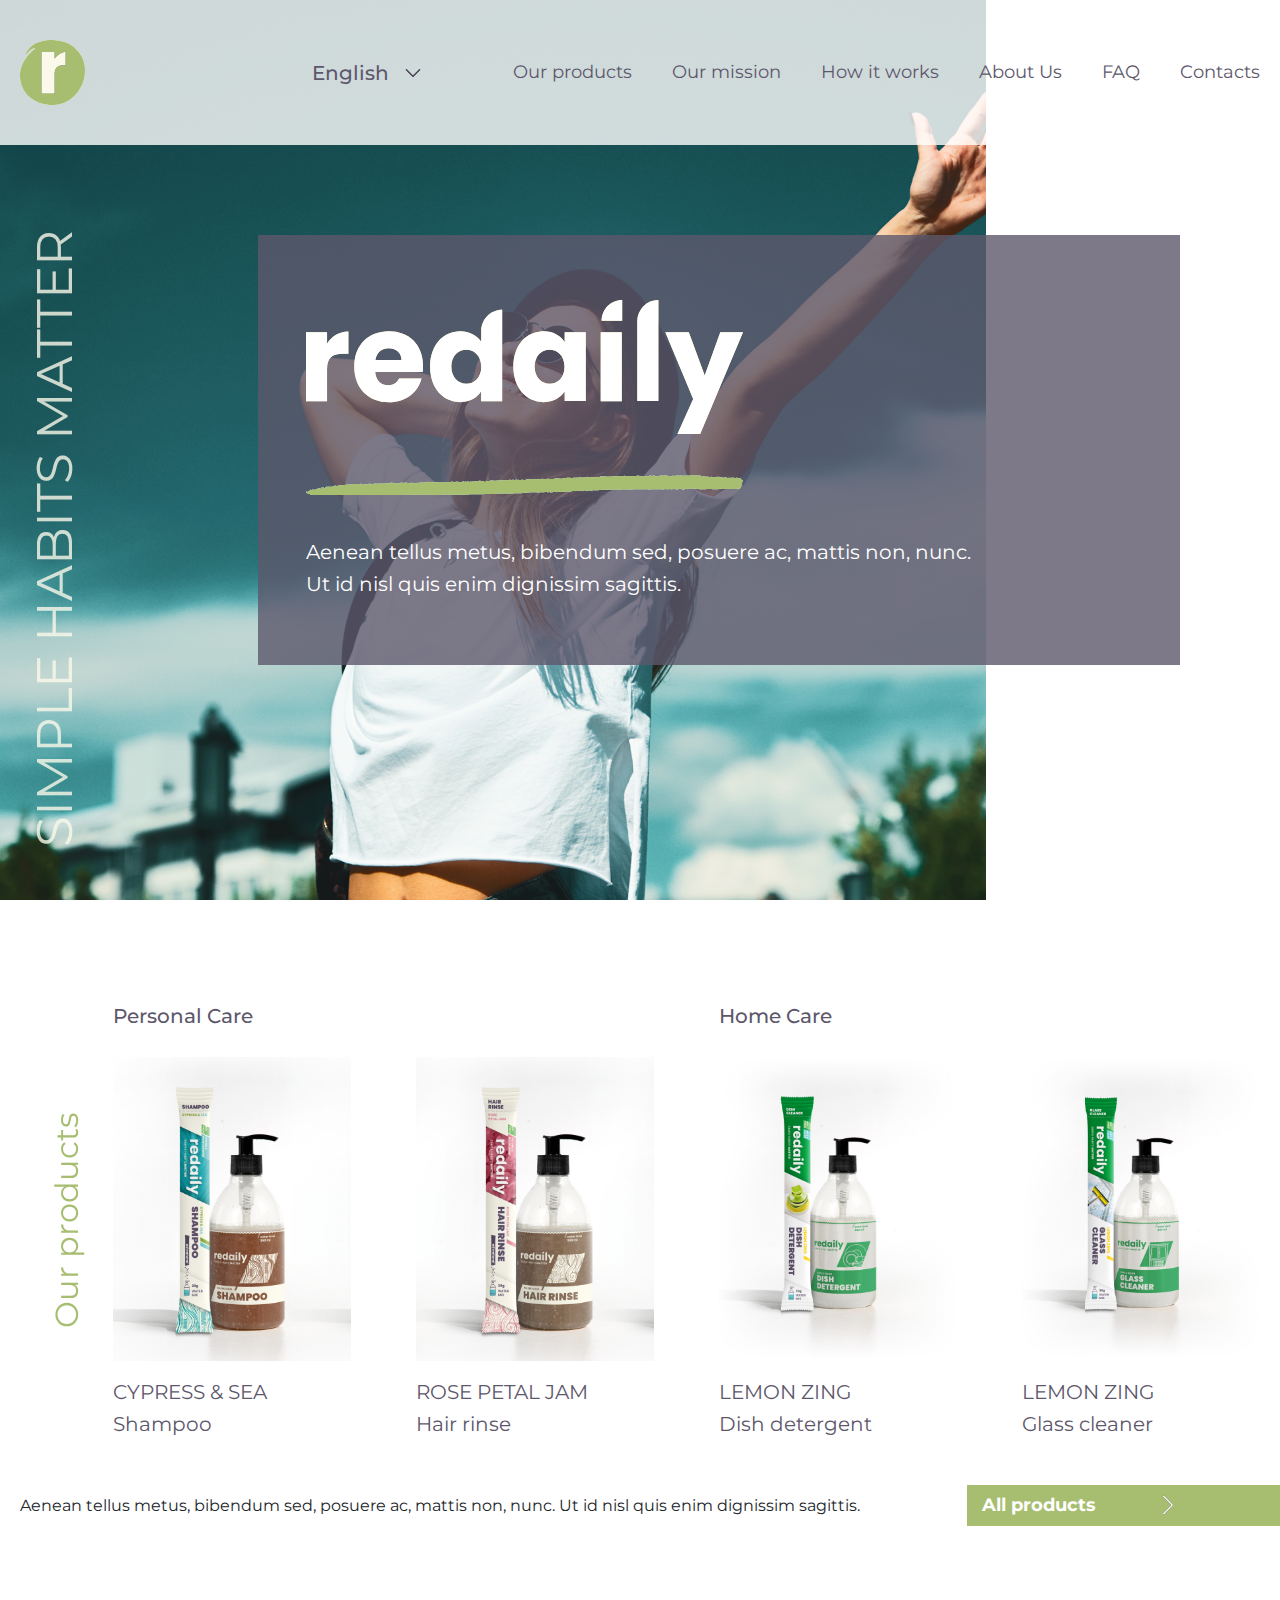
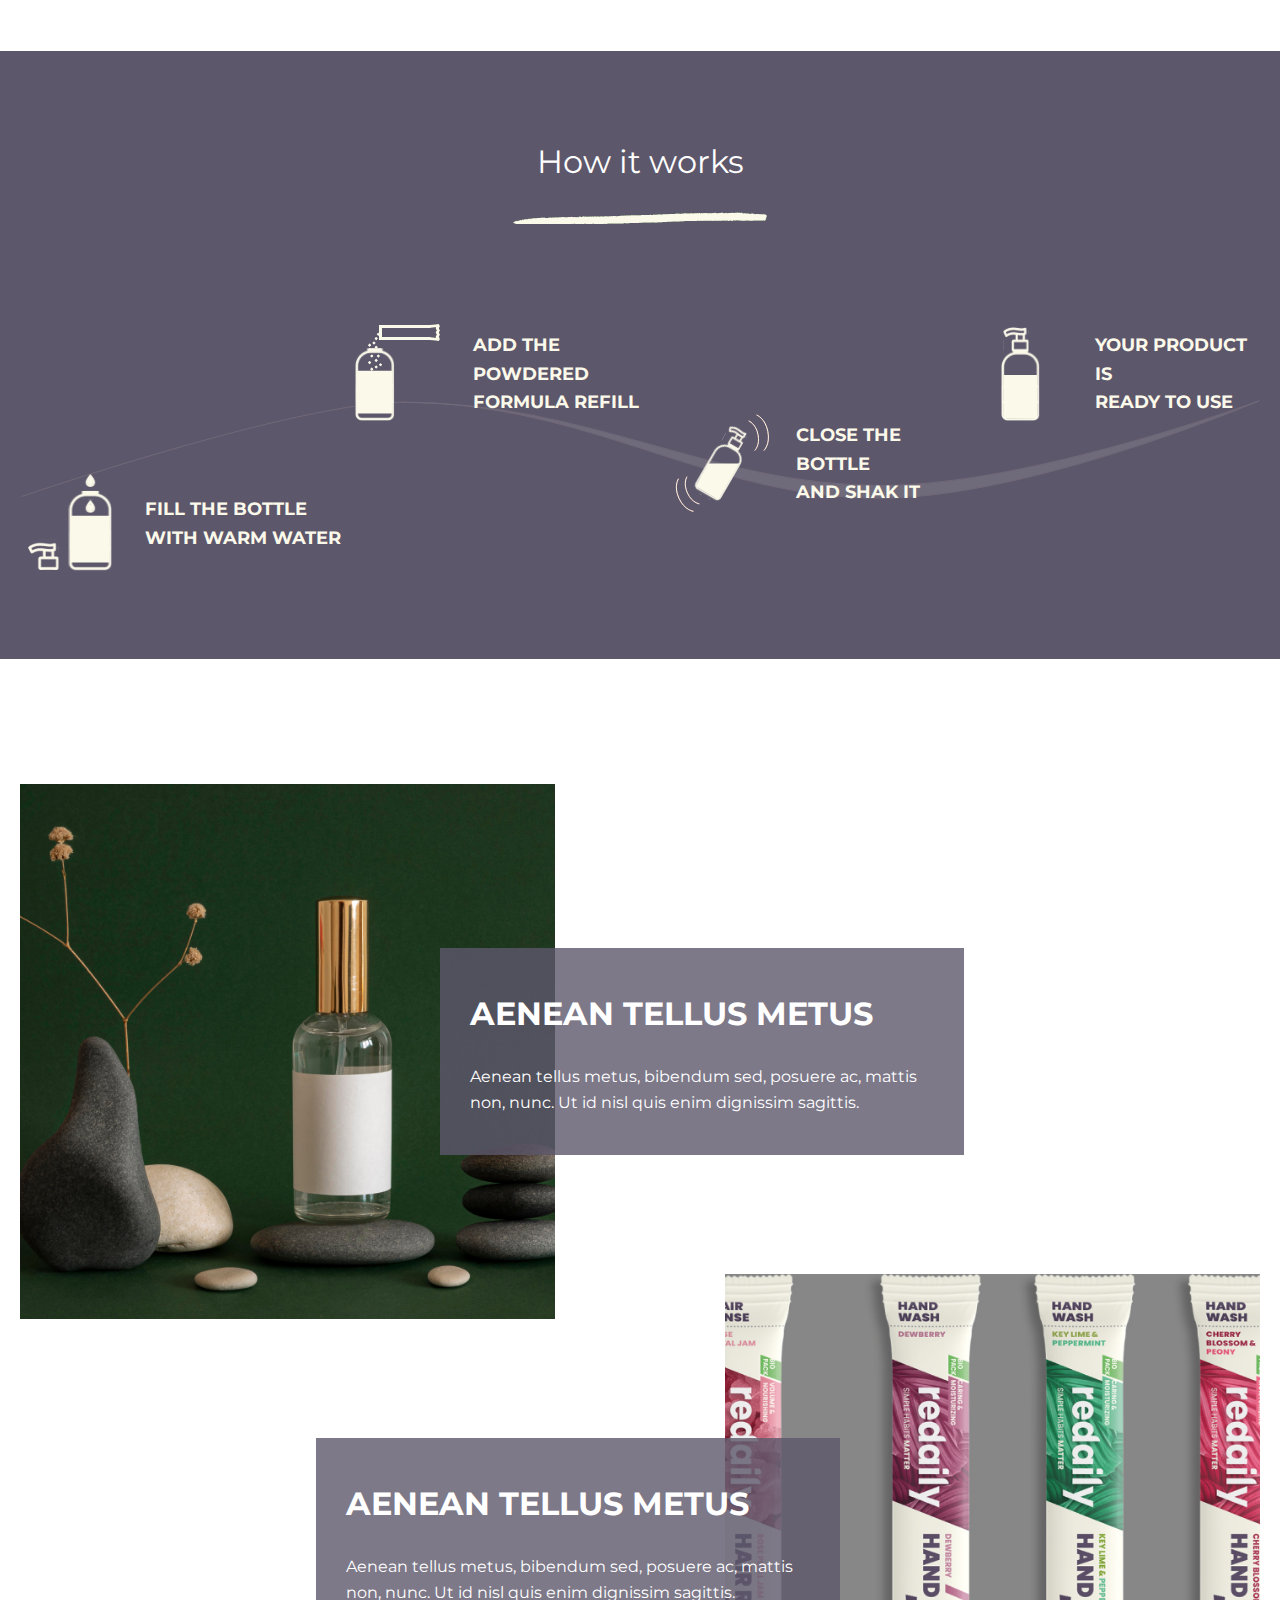
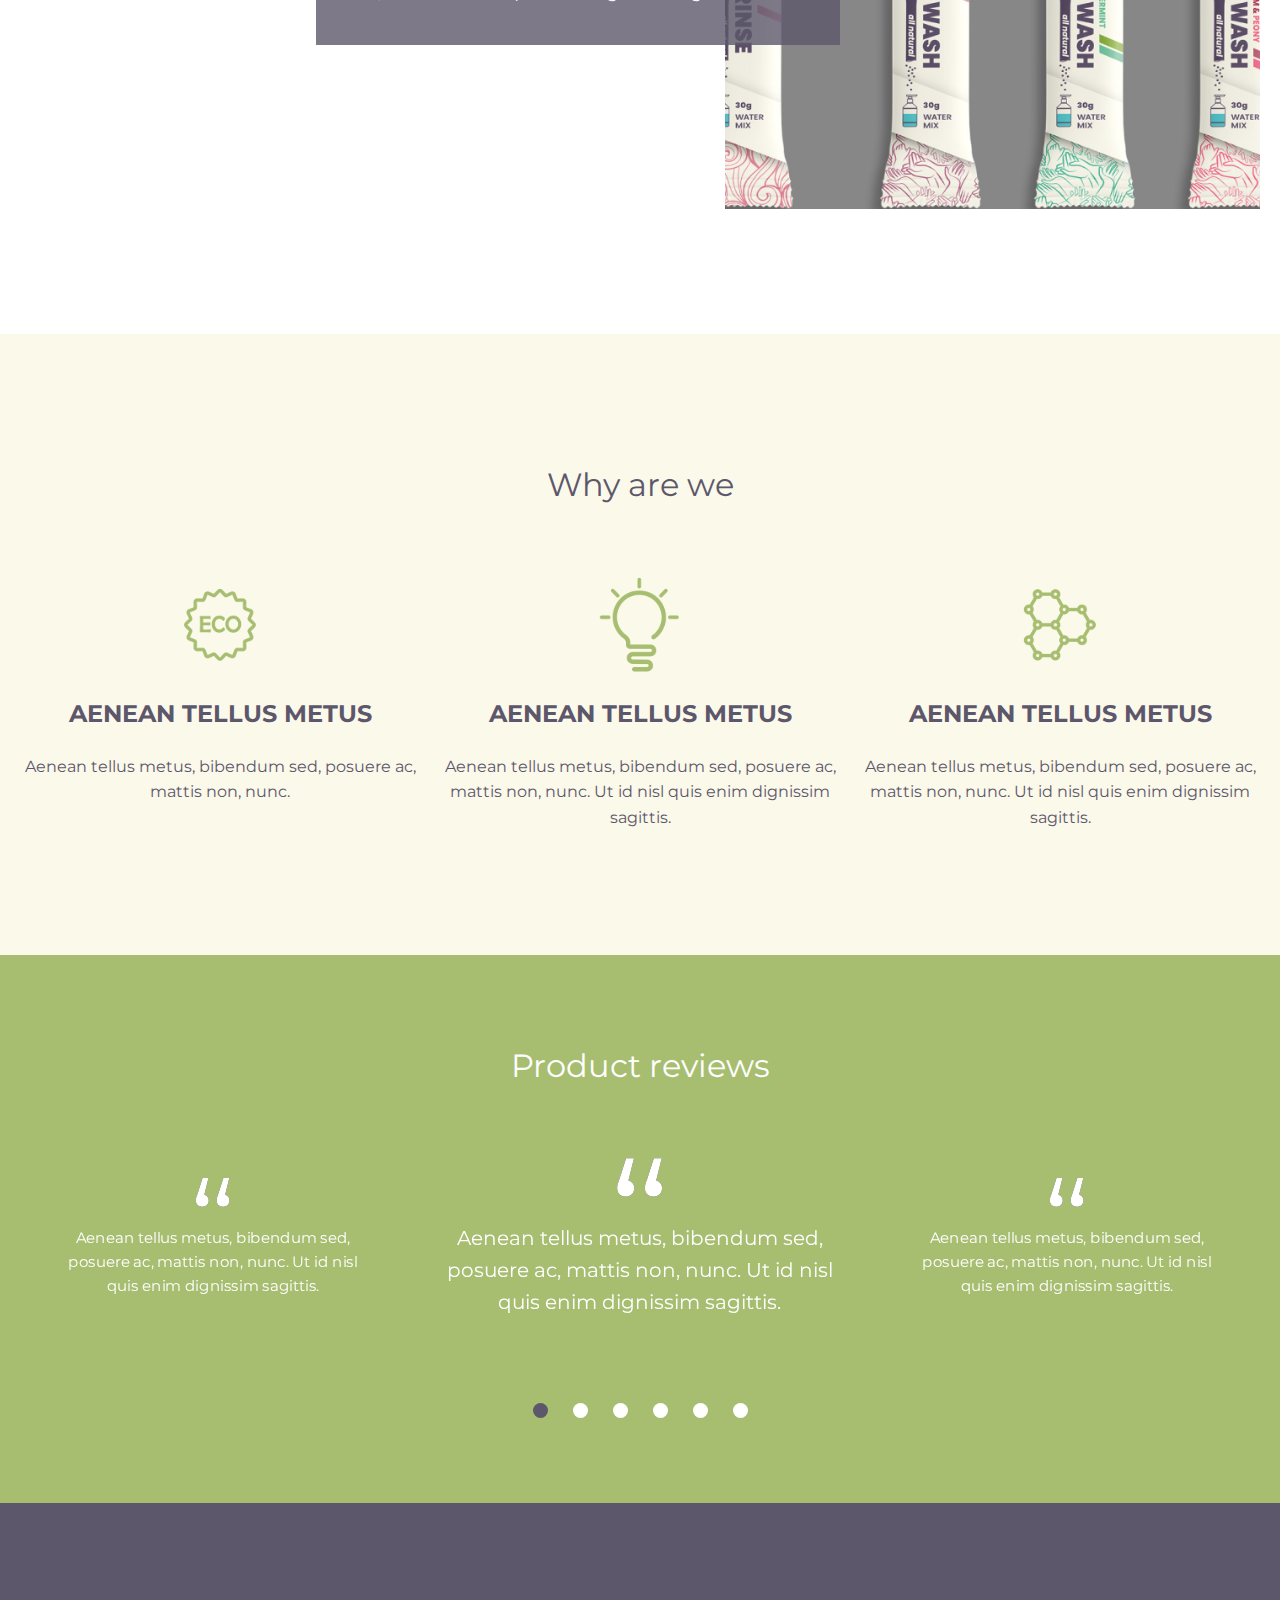
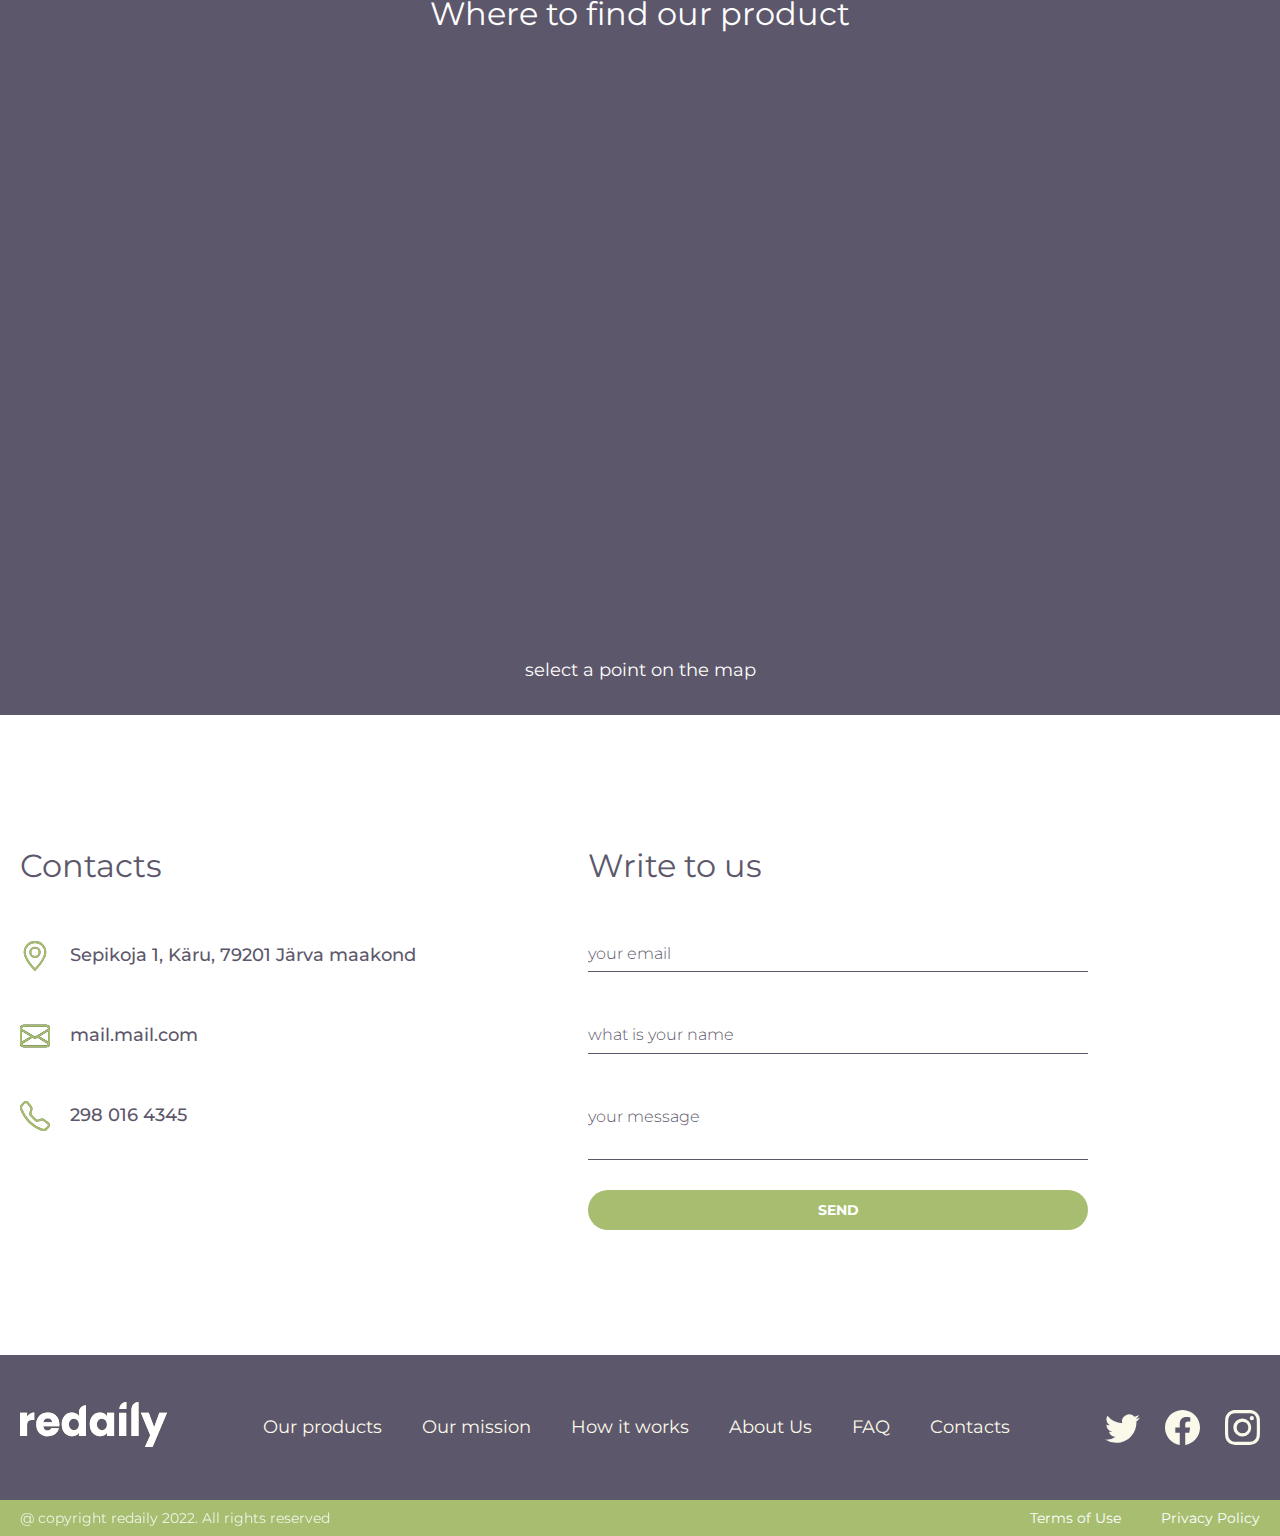
==== commit 55bf29f5: "upd: Update #3" ====
--- a/index.html
+++ b/index.html
@@ -146,6 +146,7 @@
 		<section class="main" id="main">
 			<div class="container">
 				<div class="main__wrapper">
+					<h3 class="main__promo-title">simple habits matter</h3>
 					<picture class="main__img">
 						<img src="img/main-img.jpg" alt="Image">
 					</picture>
--- a/css/app.min.css
+++ b/css/app.min.css
@@ -1 +1 @@
-body{position:relative;overflow-x:hidden;font-family:"Montserrat",sans-serif;font-size:16px;font-weight:normal;line-height:1.6}ul,ol,li{display:block;padding:0;margin:0;list-style:none}h1,h2,h3,h4,h5,h6{margin:0;font-weight:normal;line-height:1.6}p{margin:0}a{display:inline-block;color:#000;text-decoration:none;-webkit-transition:all .25s ease-in-out;-o-transition:all .25s ease-in-out;transition:all .25s ease-in-out}a:hover{text-decoration:none;color:#000}a:active{color:#000}input[type=number]{-moz-appearance:textfield}input[type=number]::-webkit-outer-spin-button,input[type=number]::-webkit-inner-spin-button{display:none;-webkit-appearance:none;appearance:none;margin:0}input:-webkit-autofill{-webkit-animation-name:autofill;-webkit-animation-fill-mode:both}picture{display:block}picture>img{display:block;width:100%;height:100%;-o-object-fit:cover;object-fit:cover}img{max-width:100%}svg{-webkit-transition:all .25s ease-in-out;-o-transition:all .25s ease-in-out;transition:all .25s ease-in-out}.scroll-disabled{overflow:hidden}.container{margin:0 auto;padding:0 20px;max-width:1560px;width:100%}.input{-webkit-appearance:none;-moz-appearance:none;appearance:none;display:block;padding:0 0 5px 0;width:100%;font-size:16px;font-weight:300;color:#000;background:rgba(0,0,0,0);border:none;border-bottom:1px solid #5d576b;border-radius:0}.input::-webkit-input-placeholder{color:#5d576b}.input::-moz-placeholder{color:#5d576b}.input:-ms-input-placeholder{color:#5d576b}.input::-ms-input-placeholder{color:#5d576b}.input::placeholder{color:#5d576b}.input:focus{outline:none}@media screen and (max-width: 767px){.input{font-size:14px}}.textarea{-webkit-appearance:none;-moz-appearance:none;appearance:none;resize:none;display:block;padding:0 0 5px 0;width:100%;font-size:16px;font-weight:300;color:#000;background:rgba(0,0,0,0);border:none;border-bottom:1px solid #5d576b;border-radius:0}.textarea::-webkit-input-placeholder{color:#5d576b}.textarea::-moz-placeholder{color:#5d576b}.textarea:-ms-input-placeholder{color:#5d576b}.textarea::-ms-input-placeholder{color:#5d576b}.textarea::placeholder{color:#5d576b}.textarea:focus{outline:none}@media screen and (max-width: 767px){.textarea{font-size:14px}}.btn{display:block;padding:13px 20px;font-size:14px;font-weight:bold;line-height:1;text-align:center;text-transform:uppercase;color:#fff;background:#a7be71;border:none;border-radius:20px}.c-socials{display:-webkit-box;display:-ms-flexbox;display:flex;-webkit-box-align:center;-ms-flex-align:center;align-items:center}.c-socials--green .c-socials__icon{color:#a7be71}.c-socials__item+.c-socials__item{margin-left:25px}@media screen and (min-width: 1024px)and (max-width: 1199px){.c-socials__item+.c-socials__item{margin-left:20px}}.c-socials__link{display:-webkit-box;display:-ms-flexbox;display:flex;-webkit-box-align:center;-ms-flex-align:center;align-items:center;-webkit-box-pack:center;-ms-flex-pack:center;justify-content:center;min-width:35px;width:35px;height:35px}@media screen and (min-width: 1024px)and (max-width: 1199px){.c-socials__link{min-width:25px;width:25px;height:25px}}@media screen and (max-width: 767px){.c-socials__link{min-width:30px;width:30px;height:30px}}.c-socials__icon{min-width:35px;width:35px;height:35px;color:#fbf9ea}@media screen and (min-width: 1024px)and (max-width: 1199px){.c-socials__icon{min-width:25px;width:25px;height:25px}}@media screen and (max-width: 767px){.c-socials__icon{min-width:30px;width:30px;height:30px}}.c-contacts__item+.c-contacts__item{margin-top:50px}@media screen and (max-width: 767px){.c-contacts__item+.c-contacts__item{margin-top:25px}}.c-contacts__link{display:-webkit-box;display:-ms-flexbox;display:flex;-webkit-box-align:center;-ms-flex-align:center;align-items:center;margin:0;font-size:18px;font-weight:500;color:#5d576b}.c-contacts__link:hover{color:#5d576b}@media screen and (hover: hover){.c-contacts__link[href]:hover{color:#a7be71}}@media screen and (max-width: 767px){.c-contacts__link{font-size:14px}}.c-contacts__icon{margin-right:20px;min-width:30px;width:30px;height:30px;color:#a7be71}@media screen and (max-width: 767px){.c-contacts__icon{margin-right:15px}}.c-accordeon__item{background:#fbf9ea;-webkit-box-shadow:0px 4px 12px rgba(0,0,0,.12);box-shadow:0px 4px 12px rgba(0,0,0,.12);-webkit-transition:all .2s linear;-o-transition:all .2s linear;transition:all .2s linear}.c-accordeon__item.is--open{background:rgba(0,0,0,0);-webkit-box-shadow:none;box-shadow:none}.c-accordeon__item.is--open .c-accordeon__trigger::after{-webkit-transform:rotate(180deg);-ms-transform:rotate(180deg);transform:rotate(180deg)}.c-accordeon__item+.c-accordeon__item{margin-top:25px}@media screen and (max-width: 767px){.c-accordeon__item+.c-accordeon__item{margin-top:20px}}.c-accordeon__trigger{display:-webkit-box;display:-ms-flexbox;display:flex;-webkit-box-align:center;-ms-flex-align:center;align-items:center;-webkit-box-pack:justify;-ms-flex-pack:justify;justify-content:space-between;padding:10px 21.5px 10px 15px;font-size:16px;font-weight:500;color:#5d576b;-webkit-user-select:none;-moz-user-select:none;-ms-user-select:none;user-select:none;cursor:pointer}.c-accordeon__trigger::after{content:"";display:block;margin-left:20px;width:13px;height:13px;background-image:url(../img/sprite.svg#icon-caret-green);background-repeat:no-repeat;background-size:contain;background-position:center center;-webkit-transition:all .2s linear;-o-transition:all .2s linear;transition:all .2s linear}@media screen and (max-width: 767px){.c-accordeon__trigger{padding:10px 16.5px 10px 10px}}.c-accordeon__wrapper{display:none;padding:15px 15px}@media screen and (max-width: 767px){.c-accordeon__wrapper{padding:10px 15px}}.header{position:absolute;top:0;right:0;left:0;z-index:100;padding:40px 0;width:100%;-webkit-transition:all .05s ease-in-out;-o-transition:all .05s ease-in-out;transition:all .05s ease-in-out}.header--white .language__btn{color:#fff}.header--white .language__btn::after{background-image:url(../img/sprite.svg#icon-caret)}.header--white .nav__link{color:#fff}.header--white .nav__link:hover{color:#fff}.header--white .hamburger{color:#fff}.header--white .hamburger .hamburger__inner{background:#fff}.header--white .hamburger--active .hamburger__inner{background:#000}.header--active{background:#fff;-webkit-transition:all .25s ease-in-out .25s;-o-transition:all .25s ease-in-out .25s;transition:all .25s ease-in-out .25s}.header--active .header__language{opacity:1;pointer-events:all;-webkit-transition:all .25s ease-in-out .25s;-o-transition:all .25s ease-in-out .25s;transition:all .25s ease-in-out .25s}.header--active .language__btn{color:#000}.header--active .language__btn::after{background-image:url(../img/sprite.svg#icon-caret-black)}@media screen and (max-width: 1199px){.header{z-index:1001;padding:22px 0}}.header__wrapper{display:-webkit-box;display:-ms-flexbox;display:flex;-webkit-box-align:center;-ms-flex-align:center;align-items:center;-webkit-box-pack:justify;-ms-flex-pack:justify;justify-content:space-between}.header__logotype{max-width:65px;height:65px}.header__logotype img{display:block;width:100%;height:100%;-o-object-fit:contain;object-fit:contain}@media screen and (min-width: 1024px)and (max-width: 1199px){.header__logotype{max-width:45px;height:45px}}@media screen and (max-width: 1023px){.header__logotype{max-width:30px;height:30px}}@media screen and (max-width: 1199px){.header__language{opacity:0;pointer-events:none;-webkit-transition:all .05s ease-in-out;-o-transition:all .05s ease-in-out;transition:all .05s ease-in-out}}.header__group{display:-webkit-box;display:-ms-flexbox;display:flex;-webkit-box-align:center;-ms-flex-align:center;align-items:center}@media screen and (max-width: 1199px){.header__group{display:none}}.header__nav{margin-left:132px}@media screen and (min-width: 1200px)and (max-width: 1399px){.header__nav{margin-left:80px}}.language{position:relative}@media screen and (hover: hover){.language:hover .language__dropdown{display:block}}@media screen and (hover: none){.language--active .language__dropdown{display:block}}@media screen and (min-width: 1200px){.language--mobile{display:none}}@media screen and (min-width: 768px)and (max-width: 1199px){.language{margin-left:auto;margin-right:218px}}@media screen and (max-width: 767px){.language{position:absolute;left:50%;-webkit-transform:translateX(-50%);-ms-transform:translateX(-50%);transform:translateX(-50%)}.language--desktop{display:none}}.language__btn{display:-webkit-box;display:-ms-flexbox;display:flex;-webkit-box-align:center;-ms-flex-align:center;align-items:center;-webkit-box-pack:center;-ms-flex-pack:center;justify-content:center;margin:0 auto;padding:0 12px;width:-webkit-fit-content;width:-moz-fit-content;width:fit-content;font-size:20px;font-weight:500;text-align:center;color:#5d576b;background:rgba(0,0,0,0);border:none;border-radius:0;-webkit-user-select:none;-moz-user-select:none;-ms-user-select:none;user-select:none;cursor:pointer}.language__btn::after{content:"";display:block;margin-left:16px;width:16px;height:16px;background-image:url(../img/sprite.svg#icon-caret-black);background-repeat:no-repeat;background-size:contain;background-position:center center}.language__btn:focus{outline:none}@media screen and (max-width: 767px){.language__btn{display:block}.language__btn::after{position:absolute;bottom:-14px;left:50%;-webkit-transform:translateX(-50%);-ms-transform:translateX(-50%);transform:translateX(-50%);margin:0;min-width:13px;width:13px;height:13px;background-image:url(../img/sprite.svg#icon-caret-green)}}.language__dropdown{position:absolute;right:0;bottom:0;z-index:100;display:none;padding-top:6px;-webkit-transform:translateY(100%);-ms-transform:translateY(100%);transform:translateY(100%);min-width:100%}@media screen and (hover: hover){.language__dropdown:hover{display:block}}@media screen and (max-width: 767px){.language__dropdown{bottom:2px}}.language__wrapper{overflow-x:hidden;overflow-y:auto;max-height:196px;background:#fff;border-radius:10px}.language__list{list-style:none}.language__item{display:block;width:100%;list-style:none}.language__elem{display:-webkit-box;display:-ms-flexbox;display:flex;-webkit-box-align:center;-ms-flex-align:center;align-items:center;padding:8px 12px;width:100%;height:100%;font-size:18px;font-weight:500;text-align:left;text-decoration:none;color:#5d576b;background:rgba(0,0,0,0);border:none;border-radius:5px}.language__elem:focus{outline:none}.language__elem:hover{text-decoration:none}.nav__list{display:-webkit-box;display:-ms-flexbox;display:flex;-webkit-box-align:center;-ms-flex-align:center;align-items:center}@media screen and (max-width: 1199px){.nav__list{-webkit-box-orient:vertical;-webkit-box-direction:normal;-ms-flex-direction:column;flex-direction:column}}.nav__item--white .nav__link{color:#fff}.nav__item+.nav__item{margin-left:40px}@media screen and (max-width: 1199px){.nav__item+.nav__item{margin-top:50px;margin-left:0}}.nav__link{display:block;font-size:18px;font-weight:normal;color:#5d576b}@media screen and (max-width: 1199px){.nav__link{font-size:20px;font-weight:500;color:#818181}}.hamburger{position:relative;display:-webkit-box;display:-ms-flexbox;display:flex;-webkit-box-align:center;-ms-flex-align:center;align-items:center;-webkit-box-pack:center;-ms-flex-pack:center;justify-content:center;padding:0;font-size:12px;font-weight:normal;color:#000;background:rgba(0,0,0,0);border:none;border-radius:0}.hamburger:focus{outline:none}.hamburger--active .hamburger__title{opacity:0}.hamburger--active .hamburger__inner:first-child{top:7px;-webkit-transform:rotate(45deg);-ms-transform:rotate(45deg);transform:rotate(45deg)}.hamburger--active .hamburger__inner:nth-child(2){opacity:0}.hamburger--active .hamburger__inner:last-child{top:7px;-webkit-transform:rotate(-45deg);-ms-transform:rotate(-45deg);transform:rotate(-45deg)}@media screen and (min-width: 1200px){.hamburger{display:none}}@media screen and (max-width: 1199px){.hamburger--white{color:#fff}.hamburger--white .hamburger__inner{background:#fff}.hamburger--active .hamburger__inner{background:#000}}.hamburger__title{-webkit-transition:opacity .25s ease-in-out;-o-transition:opacity .25s ease-in-out;transition:opacity .25s ease-in-out}.hamburger__group{position:relative;margin-left:10px;min-width:22px;width:22px;height:16px}.hamburger__inner{display:block;position:absolute;right:0;left:0;width:100%;height:2px;background:#000;border-radius:10px;-webkit-transition:all .25s ease-in-out;-o-transition:all .25s ease-in-out;transition:all .25s ease-in-out}.hamburger__inner:first-child{top:0}.hamburger__inner:nth-child(2){top:7px}.hamburger__inner:last-child{top:14px}.mobile-menu{position:fixed;top:0;right:0;bottom:0;z-index:1000;-webkit-transform:translateX(104%);-ms-transform:translateX(104%);transform:translateX(104%);overflow:hidden;display:-webkit-box;display:-ms-flexbox;display:flex;-webkit-box-orient:vertical;-webkit-box-direction:normal;-ms-flex-direction:column;flex-direction:column;-webkit-box-pack:justify;-ms-flex-pack:justify;justify-content:space-between;padding:22px 20px 40px;max-width:448px;width:100%;height:100%;background:#fff;-webkit-box-shadow:0px 3px 15px rgba(0,0,0,.07);box-shadow:0px 3px 15px rgba(0,0,0,.07);-webkit-transition:all .25s ease-in-out;-o-transition:all .25s ease-in-out;transition:all .25s ease-in-out}.mobile-menu--active{-webkit-transform:translateX(0);-ms-transform:translateX(0);transform:translateX(0)}.mobile-menu--active .mobile-menu__nav,.mobile-menu--active .mobile-menu__bottom{opacity:1;-webkit-transition:all .25s ease-in-out .25s;-o-transition:all .25s ease-in-out .25s;transition:all .25s ease-in-out .25s}@media screen and (min-width: 1200px){.mobile-menu{display:none}}@media screen and (max-width: 767px){.mobile-menu{max-width:100%}}.mobile-menu__wrapper{overflow-x:hidden;overflow-y:auto;max-height:100%}.mobile-menu__top{display:-webkit-box;display:-ms-flexbox;display:flex;-webkit-box-align:center;-ms-flex-align:center;align-items:center;-webkit-box-pack:center;-ms-flex-pack:center;justify-content:center;opacity:0;-webkit-transition:all .25s ease-in-out;-o-transition:all .25s ease-in-out;transition:all .25s ease-in-out}.mobile-menu__nav{margin-top:65px;padding-top:60px;opacity:0;border-top:1px solid #a7be71;-webkit-transition:all .25s ease-in-out;-o-transition:all .25s ease-in-out;transition:all .25s ease-in-out}.mobile-menu__bottom{display:block;margin-top:60px;padding-top:40px;opacity:0;text-align:center;border-top:1px solid #a7be71;-webkit-transition:all .25s ease-in-out;-o-transition:all .25s ease-in-out;transition:all .25s ease-in-out}.mobile-menu__title{display:block;margin-bottom:20px;font-size:20px;font-weight:500}.mobile-menu__socials{-webkit-box-pack:center;-ms-flex-pack:center;justify-content:center}.mobile-menu-overlay{position:fixed;top:0;right:0;bottom:0;left:0;z-index:999;display:block;visibility:hidden;width:100%;height:100%;opacity:0;background:rgba(38,38,38,.55);pointer-events:none;-webkit-transition:all .25s ease-in-out;-o-transition:all .25s ease-in-out;transition:all .25s ease-in-out}.mobile-menu-overlay--active{visibility:visible;opacity:1;pointer-events:all}@media screen and (min-width: 1200px){.mobile-menu-overlay{display:none}}@media screen and (max-width: 767px){.mobile-menu-overlay{display:none}}.footer--mt{margin-top:5px}.footer__main{padding:47.5px 0;color:#fff;background:#5d576b}@media screen and (max-width: 767px){.footer__main{padding:30px 0 20px}}.footer__bottom{padding:7px 0;color:#fff;background:#a7be71}@media screen and (max-width: 767px){.footer__bottom{padding:2px 0}}.footer__wrapper{display:-webkit-box;display:-ms-flexbox;display:flex;-webkit-box-align:center;-ms-flex-align:center;align-items:center;-webkit-box-pack:justify;-ms-flex-pack:justify;justify-content:space-between}@media screen and (max-width: 767px){.footer__wrapper{-webkit-box-orient:vertical;-webkit-box-direction:normal;-ms-flex-direction:column;flex-direction:column}}.footer__logotype{max-width:147px;width:100%;height:50px}.footer__logotype img{display:block;width:100%;height:100%;-o-object-fit:contain;object-fit:contain}@media screen and (max-width: 767px){.footer__logotype{max-width:178px;height:67px}}@media screen and (max-width: 1023px){.footer__nav{display:none}}@media screen and (max-width: 767px){.footer__socials{margin-top:25px}}.footer__copyright{font-size:14px;font-weight:normal;opacity:.8}@media screen and (max-width: 767px){.footer__copyright{font-size:10px;text-align:center}}.footer__list{display:-webkit-box;display:-ms-flexbox;display:flex;-webkit-box-align:center;-ms-flex-align:center;align-items:center;margin-left:40px}@media screen and (min-width: 768px){.footer__list--mobile{display:none}}@media screen and (max-width: 767px){.footer__list{-webkit-box-orient:vertical;-webkit-box-direction:normal;-ms-flex-direction:column;flex-direction:column;margin-top:20px;margin-left:0}.footer__list--desktop{display:none}}.footer__item+.footer__item{margin-left:40px}@media screen and (max-width: 767px){.footer__item+.footer__item{margin-top:10px;margin-left:0}}.footer__link{display:block;font-size:14px;font-weight:normal;color:#fff}.footer__link:hover{color:#fff}@media screen and (max-width: 767px){.footer__link{font-size:12px}}.footer-nav__list{display:-webkit-box;display:-ms-flexbox;display:flex;-webkit-box-align:center;-ms-flex-align:center;align-items:center}.footer-nav__item+.footer-nav__item{margin-left:40px}@media screen and (min-width: 1024px)and (max-width: 1199px){.footer-nav__item+.footer-nav__item{margin-left:20px}}.footer-nav__link{display:block;font-size:18px;font-weight:normal;color:#fbf9ea}.footer-nav__link:hover{color:#fbf9ea}.section-heading{margin-bottom:65px}.section-heading--underline .section-heading__title::after{content:"";display:block;margin-top:25px;width:100%;height:12px;background-image:url(../img/underline.svg);background-repeat:no-repeat;background-size:contain;background-position:center center}.section-heading--white .section-heading__title{color:#fff}.section-heading--underline.section-heading--white .section-heading__title::after{background-image:url(../img/underline-white.svg)}@media screen and (min-width: 1024px){.section-heading--mobile{display:none}}@media screen and (max-width: 767px){.section-heading{margin-bottom:50px}}.section-heading__title{font-size:32px;font-weight:normal;text-align:center;color:#5d576b}@media screen and (max-width: 767px){.section-heading__title{font-size:24px}}.content{font-size:14px;color:#5d576b}.content>*{margin-bottom:20px}.content>*:last-child{margin-bottom:0}@media screen and (max-width: 767px){.content>*{margin-bottom:10px}}.content b,.content strong{font-weight:500}.content h1,.content h2,.content h3,.content h4,.content h5,.content h6{margin-bottom:20px;font-weight:500}.content h1:not(:first-child),.content h2:not(:first-child),.content h3:not(:first-child),.content h4:not(:first-child),.content h5:not(:first-child),.content h6:not(:first-child){margin-top:25px}@media screen and (max-width: 767px){.content h1,.content h2,.content h3,.content h4,.content h5,.content h6{margin-bottom:10px}.content h1:not(:first-child),.content h2:not(:first-child),.content h3:not(:first-child),.content h4:not(:first-child),.content h5:not(:first-child),.content h6:not(:first-child){margin-top:25px}}.content h1{font-size:24px}@media screen and (max-width: 767px){.content h1{font-size:14px}}.content h2{font-size:32px;font-weight:bold;text-transform:uppercase}@media screen and (max-width: 767px){.content h2{font-size:14px}}.content h3,.content h4,.content h5,.content h6{font-size:16px}@media screen and (max-width: 767px){.content h3,.content h4,.content h5,.content h6{font-size:14px}}.content-quote{display:-webkit-box;display:-ms-flexbox;display:flex;-webkit-box-align:center;-ms-flex-align:center;align-items:center;-webkit-box-pack:center;-ms-flex-pack:center;justify-content:center;margin-top:35px;height:600px;background-repeat:no-repeat;background-size:cover;background-position:center center}@media screen and (max-width: 767px){.content-quote{margin:25px -20px 0;padding:20px;height:275px}}.content-quote__text{display:block;margin:0 auto;padding:25px;max-width:581px;width:100%;font-size:24px;font-weight:500;text-align:center;color:#fff;background:rgba(93,87,107,.8)}@media screen and (max-width: 767px){.content-quote__text{padding:7px 5px;max-width:none;font-size:14px}}.main{overflow:hidden}.main__wrapper{position:relative;padding:400px 0;min-height:100vh}@media screen and (max-width: 1199px){.main__wrapper{display:-webkit-box;display:-ms-flexbox;display:flex;-webkit-box-orient:vertical;-webkit-box-direction:normal;-ms-flex-direction:column;flex-direction:column;-webkit-box-pack:center;-ms-flex-pack:center;justify-content:center;padding:180px 0}}.main__img{position:absolute;top:0;left:0;bottom:0;margin-left:calc(50% - 50vw);max-width:986px;width:100%;height:100%}.main__img::after{content:"";position:absolute;top:0;left:0;max-width:986px;width:100%;height:145px;background:rgba(255,255,255,.8)}.main__img img{display:block;width:100%;height:100%;-o-object-fit:cover;object-fit:cover}@media screen and (min-width: 1024px)and (max-width: 1199px){.main__img::after{height:89px}}@media screen and (max-width: 1199px){.main__img{margin:0 -20px;max-width:none;width:calc(100% + 40px)}.main__img::before{content:"";position:absolute;top:0;right:0;bottom:0;left:0;display:block;width:100%;height:100%;background:-webkit-gradient(linear, left bottom, left top, from(rgba(83, 69, 94, 0.5)), to(rgba(83, 69, 94, 0.5)));background:-o-linear-gradient(bottom, rgba(83, 69, 94, 0.5), rgba(83, 69, 94, 0.5));background:linear-gradient(0deg, rgba(83, 69, 94, 0.5), rgba(83, 69, 94, 0.5))}.main__img::after{display:none}}.main__body{position:absolute;top:50%;right:180px;z-index:10;-webkit-transform:translateY(-50%);-ms-transform:translateY(-50%);transform:translateY(-50%);display:block;padding:65px 48px;max-width:922px;width:100%;color:#fff;background:rgba(93,87,107,.8)}@media screen and (min-width: 1200px)and (max-width: 1399px){.main__body{right:80px}}@media screen and (max-width: 1199px){.main__body{position:static;-webkit-transform:none;-ms-transform:none;transform:none;background:rgba(0,0,0,0)}}@media screen and (max-width: 1023px){.main__body{padding:0;max-width:none;text-align:center}}.main__title{max-width:695px;width:100%;font-size:50px;font-weight:bold}.main__title::after{content:"";display:block;margin-top:40px;max-width:437px;width:100%;height:22px;background-image:url(../img/underline.svg);background-repeat:no-repeat;background-size:contain;background-position:center center}.main__title+.main__description{margin-top:40px}.main__logo{display:block;max-width:437px;width:100%;height:134px}.main__logo::after{content:"";display:block;margin-top:40px;width:100%;height:22px;background-image:url(../img/underline.svg);background-repeat:no-repeat;background-size:contain;background-position:center center}.main__logo img{display:block;width:100%;height:100%;-o-object-fit:contain;object-fit:contain}@media screen and (max-width: 1023px){.main__logo{margin:0 auto}}@media screen and (max-width: 767px){.main__logo{max-width:196px;height:60px}.main__logo::after{margin-top:20px;height:12px}}.main__description{margin-top:102px;font-size:20px;font-weight:normal}@media screen and (max-width: 767px){.main__description{margin-top:52px;font-size:15px}}.why-are{padding:125px 0;background:#fbf9ea}@media screen and (min-width: 768px)and (max-width: 1199px){.why-are{padding:75px 0}}@media screen and (max-width: 767px){.why-are{padding:50px 0}}.why-are__wrapper{display:-webkit-box;display:-ms-flexbox;display:flex;-ms-flex-pack:distribute;justify-content:space-around}@media screen and (max-width: 767px){.why-are__wrapper{-webkit-box-orient:vertical;-webkit-box-direction:normal;-ms-flex-direction:column;flex-direction:column;-webkit-box-align:center;-ms-flex-align:center;align-items:center}}.why-are__item{max-width:400px;width:100%;text-align:center}@media screen and (max-width: 767px){.why-are__item{max-width:281px}}.why-are__item+.why-are__item{margin-left:20px}@media screen and (max-width: 767px){.why-are__item+.why-are__item{margin-top:50px;margin-left:0}}.why-are__img{margin:0 auto 20px;max-width:100px;min-width:100px;height:100px}.why-are__img img{display:block;width:100%;height:100%;-o-object-fit:contain;object-fit:contain}@media screen and (min-width: 768px)and (max-width: 1023px){.why-are__img{margin:0 auto 10px;max-width:80px;min-width:80px;height:80px}}@media screen and (max-width: 767px){.why-are__img{margin:0 auto 5px;max-width:65px;min-width:65px;height:65px}}.why-are__title{font-size:24px;font-weight:bold;text-transform:uppercase;color:#5d576b}@media screen and (min-width: 768px)and (max-width: 1023px){.why-are__title{font-size:20px}}@media screen and (max-width: 767px){.why-are__title{font-size:14px}}.why-are__description{margin-top:20px;font-size:16px;font-weight:normal;color:#5d576b}@media screen and (min-width: 768px)and (max-width: 1023px){.why-are__description{margin-top:10px;font-size:14px}}@media screen and (max-width: 767px){.why-are__description{margin-top:5px;font-size:14px}}.find{padding:85px 0 30px;color:#fff;background:#5d576b}@media screen and (max-width: 767px){.find{padding:50px 0}}.find__map{display:block;width:100%;height:532px}.find__map iframe{width:100% !important;height:100% !important}@media screen and (max-width: 767px){.find__map{height:540px}}.find__help{display:block;margin-top:20px;font-size:18px;font-weight:normal;text-align:center}@media screen and (max-width: 767px){.find__help{margin-top:10px;font-size:14px}}.write-us{padding:125px 0}@media screen and (min-width: 768px)and (max-width: 1199px){.write-us{padding:75px 0}}@media screen and (max-width: 767px){.write-us{padding:50px 0}}.write-us__wrapper{display:-webkit-box;display:-ms-flexbox;display:flex}@media screen and (max-width: 1023px){.write-us__wrapper{-webkit-box-orient:vertical;-webkit-box-direction:normal;-ms-flex-direction:column;flex-direction:column;-webkit-box-align:center;-ms-flex-align:center;align-items:center;width:100%}}.write-us__block--main{margin:0 auto}.write-us__block--center{text-align:center}@media screen and (max-width: 1023px){.write-us__block{width:100%}}@media screen and (min-width: 768px)and (max-width: 1023px){.write-us__block{max-width:calc(100% - 40px)}}@media screen and (max-width: 1023px){.write-us__block+.write-us__block{margin-top:50px}}.write-us__title{margin-bottom:50px;font-size:32px;font-weight:normal;color:#5d576b}@media screen and (max-width: 1023px){.write-us__title{text-align:center}}@media screen and (max-width: 767px){.write-us__title{margin-bottom:25px;font-size:24px}}.write-us__form{max-width:500px;min-width:500px;width:100%}@media screen and (max-width: 1023px){.write-us__form{max-width:none;min-width:auto}}.write-us-form__input{width:100%}.write-us-form__input+.write-us-form__input{margin-top:50px}@media screen and (max-width: 767px){.write-us-form__input+.write-us-form__input{margin-top:20px}}.write-us-form__btn{margin-top:30px;width:100%}@media screen and (max-width: 767px){.write-us-form__btn{margin-top:25px}}.product-reviews{padding:85px 0;color:#fff;background:#a7be71}@media screen and (max-width: 767px){.product-reviews{padding:50px 0}}.product-reviews__slider{position:relative;overflow:hidden}.product-reviews__slider .swiper-pagination{display:-webkit-box;display:-ms-flexbox;display:flex;-webkit-box-align:center;-ms-flex-align:center;align-items:center;-webkit-box-pack:center;-ms-flex-pack:center;justify-content:center;margin-top:85px}.product-reviews__slider .swiper-pagination-bullet{display:block;width:15px;height:15px;background:#fff;border-radius:50%;-webkit-transition:background .3s linear;-o-transition:background .3s linear;transition:background .3s linear}.product-reviews__slider .swiper-pagination-bullet+.swiper-pagination-bullet{margin-left:25px}.product-reviews__slider .swiper-pagination-bullet-active{background:#5d576b}@media screen and (min-width: 768px){.product-reviews__slider .swiper-slide-active .product-reviews__slide{-webkit-transform:scale(1);-ms-transform:scale(1);transform:scale(1)}}.product-reviews__slide{margin:0 auto;max-width:453px;width:100%;font-size:20px;font-weight:normal;text-align:center}.product-reviews__slide::before{content:"";margin:0 auto 25px;display:block;min-width:47px;width:47px;height:40px;background-image:url(../img/sprite.svg#icon-quote);background-repeat:no-repeat;background-size:contain;background-position:center center}@media screen and (min-width: 768px){.product-reviews__slide{-webkit-transform:scale(0.75);-ms-transform:scale(0.75);transform:scale(0.75);-webkit-transition:-webkit-transform .3s linear;transition:-webkit-transform .3s linear;-o-transition:transform .3s linear;transition:transform .3s linear;transition:transform .3s linear, -webkit-transform .3s linear}}@media screen and (max-width: 767px){.product-reviews__slide{font-size:14px}.product-reviews__slide::before{margin:0 auto 35px;min-width:68px;width:68px;height:60px}}.faq{padding:180px 0 40px;min-height:100vh}@media screen and (max-width: 767px){.faq{padding:80px 0 40px;min-height:60vh}}.faq__top{margin:0 auto 50px;max-width:760px;width:100%;text-align:center}@media screen and (max-width: 767px){.faq__top{margin-bottom:100px;text-align:left}}.faq__heading{font-size:50px;font-weight:bold;color:#5d576b}@media screen and (max-width: 767px){.faq__heading{font-size:32px}}.faq__description{margin-top:40px;font-size:20px;font-weight:normal;color:#5d576b}@media screen and (max-width: 767px){.faq__description{margin-top:15px;font-size:15px}}.faq__wrapper{margin:0 auto;max-width:1000px;width:100%}.contacts{min-height:100vh;padding:180px 0}@media screen and (max-width: 767px){.contacts{padding:100px 0;min-height:60vh}}.contacts__top{margin-bottom:65px;padding-bottom:65px;border-bottom:2px solid #a7be71}@media screen and (max-width: 767px){.contacts__top{margin-bottom:50px;padding-bottom:0;border-bottom:none}}.contacts__heading{font-size:50px;font-weight:bold;color:#a7be71}@media screen and (max-width: 767px){.contacts__heading{font-size:32px;text-align:center}}.contacts__wrapper{display:-webkit-box;display:-ms-flexbox;display:flex}@media screen and (max-width: 1023px){.contacts__wrapper{-webkit-box-orient:vertical;-webkit-box-direction:normal;-ms-flex-direction:column;flex-direction:column}}@media screen and (max-width: 1023px){.contacts__block{text-align:center}}.contacts__block+.contacts__block{margin-left:120px}@media screen and (max-width: 1023px){.contacts__block+.contacts__block{margin-left:0}}@media screen and (min-width: 768px)and (max-width: 1023px){.contacts__block+.contacts__block{margin-top:65px}}@media screen and (max-width: 767px){.contacts__block+.contacts__block{margin-top:45px}}.contacts__title{margin-bottom:50px;font-size:24px;font-weight:500;color:#5d576b}@media screen and (max-width: 767px){.contacts__title{margin-bottom:20px;font-size:20px}}.contacts__socials .c-socials__item+.c-socials__item{margin-left:35px}@media screen and (min-width: 1024px)and (max-width: 1199px){.contacts__socials .c-socials__item+.c-socials__item{margin-left:35px}}@media screen and (max-width: 1023px){.contacts__socials{-webkit-box-pack:center;-ms-flex-pack:center;justify-content:center}}.main-hiw{position:relative;z-index:1;overflow:hidden}.main-hiw::before{content:"";position:absolute;top:0;right:0;bottom:0;z-index:-1;display:block;min-width:200px;width:200px;height:100%;background-image:url(../img/main-hiw.jpg);background-repeat:no-repeat;background-size:cover;background-position:center center}.main-hiw::after{content:"";position:absolute;top:0;right:0;width:200px;height:145px;background:rgba(255,255,255,.8)}@media screen and (min-width: 1024px)and (max-width: 1199px){.main-hiw::after{height:89px}}@media screen and (min-width: 768px)and (max-width: 1023px){.main-hiw::before{min-width:150px;width:150px}.main-hiw::after{height:76px}}@media screen and (max-width: 767px){.main-hiw::before{min-width:114px;width:114px}.main-hiw::after{height:74px}}.main-hiw__wrapper{display:-webkit-box;display:-ms-flexbox;display:flex;-webkit-box-orient:vertical;-webkit-box-direction:normal;-ms-flex-direction:column;flex-direction:column;-webkit-box-pack:center;-ms-flex-pack:center;justify-content:center;padding:100px 200px 100px 180px;min-height:100vh}@media screen and (min-width: 768px)and (max-width: 1199px){.main-hiw__wrapper{padding:80px 200px 80px 0}}@media screen and (max-width: 767px){.main-hiw__wrapper{padding:80px 114px 80px 0}}.main-hiw__title{font-size:50px;font-weight:bold;color:#5d576b}@media screen and (max-width: 767px){.main-hiw__title{font-size:32px}}.main-hiw__description{margin-top:40px;font-size:20px;font-weight:normal;color:#5d576b}@media screen and (max-width: 767px){.main-hiw__description{margin-top:15px;font-size:15px}}.main-hiw__promo-title{position:absolute;top:50%;right:calc(50% - 780px - 110px);-webkit-transform:rotate(180deg) translateY(50%);-ms-transform:rotate(180deg) translateY(50%);transform:rotate(180deg) translateY(50%);font-size:50px;font-weight:normal;white-space:nowrap;color:#fff;opacity:.5;-webkit-writing-mode:vertical-lr;-ms-writing-mode:tb-lr;writing-mode:vertical-lr}@media screen and (max-width: 1559px){.main-hiw__promo-title{right:85px}}@media screen and (min-width: 768px)and (max-width: 1023px){.main-hiw__promo-title{right:45px}}@media screen and (max-width: 767px){.main-hiw__promo-title{right:20px}}.main-hiw__scroll{position:absolute;left:50%;bottom:40px;z-index:1;-webkit-transform:translateX(-50%);-ms-transform:translateX(-50%);transform:translateX(-50%);display:block;min-width:40px;width:40px;height:40px}.main-hiw__scroll-icon{min-width:40px;width:40px;height:13px;color:#5d576b;opacity:.55}.hiw-info{overflow:hidden;padding:85px 0}.hiw-info--dark{background:#5d576b}.hiw-info--dark .hiw-info__wrapper::before{background-image:url(../img/how-it-works-line-white.svg)}@media screen and (max-width: 1023px){.hiw-info--dark .hiw-info__wrapper::before{background-image:url(../img/how-it-works-line-mobile.svg)}}.hiw-info--dark .hiw-info__title{color:#fbf9ea}@media screen and (max-width: 767px){.hiw-info{padding:50px 0}}.hiw-info__wrapper{position:relative;z-index:1;display:-webkit-box;display:-ms-flexbox;display:flex;-webkit-box-align:start;-ms-flex-align:start;align-items:flex-start;-webkit-box-pack:justify;-ms-flex-pack:justify;justify-content:space-between;margin-top:100px}.hiw-info__wrapper::before{content:"";position:absolute;top:50%;left:50%;z-index:-1;-webkit-transform:translate(-50%, -50%);-ms-transform:translate(-50%, -50%);transform:translate(-50%, -50%);display:block;width:100%;height:120px;background-image:url(../img/how-it-works-line.svg);background-repeat:no-repeat;background-size:contain;background-position:center center}@media screen and (max-width: 1023px){.hiw-info__wrapper{-webkit-box-orient:vertical;-webkit-box-direction:normal;-ms-flex-direction:column;flex-direction:column}.hiw-info__wrapper::before{left:0;-webkit-transform:translate(0, -50%);-ms-transform:translate(0, -50%);transform:translate(0, -50%);width:40px;height:100%;background-image:url(../img/how-it-works-line-mobile-green.svg)}}@media screen and (max-width: 767px){.hiw-info__wrapper{margin-top:20px}}.hiw-info__item{display:-webkit-box;display:-ms-flexbox;display:flex;-webkit-box-align:center;-ms-flex-align:center;align-items:center}@media screen and (min-width: 1200px){.hiw-info__item:first-child{margin-top:150px}.hiw-info__item:nth-child(3){margin-top:90px}}@media screen and (min-width: 1024px)and (max-width: 1199px){.hiw-info__item:first-child{margin-top:130px}.hiw-info__item:nth-child(3){margin-top:90px}}@media screen and (min-width: 768px)and (max-width: 1023px){.hiw-info__item:first-child{margin-left:20px}.hiw-info__item:nth-child(2){margin-left:60px}.hiw-info__item:nth-child(3){margin-left:20px}.hiw-info__item:last-child{margin-left:40px}}@media screen and (max-width: 767px){.hiw-info__item:first-child{margin-left:20px}.hiw-info__item:nth-child(2){margin-left:60px}.hiw-info__item:nth-child(3){margin-left:20px}.hiw-info__item:last-child{margin-left:40px}}@media screen and (max-width: 1023px){.hiw-info__item+.hiw-info__item{margin-top:62px}}.hiw-info__img{margin-right:25px;max-width:100px;min-width:100px;height:100px}.hiw-info__img img{display:block;width:100%;height:100%;-o-object-fit:contain;object-fit:contain}@media screen and (min-width: 1024px)and (max-width: 1199px){.hiw-info__img{margin-right:10px;max-width:65px;min-width:65px;height:65px}}@media screen and (min-width: 768px)and (max-width: 1023px){.hiw-info__img{max-width:75px;min-width:75px;height:75px}}@media screen and (max-width: 767px){.hiw-info__img{margin-right:10px;max-width:60px;min-width:60px;height:60px}}.hiw-info__title{max-width:214px;width:100%;font-size:18px;font-weight:bold;text-transform:uppercase;color:#5d576b}@media screen and (min-width: 1024px)and (max-width: 1199px){.hiw-info__title{font-size:14px}}@media screen and (max-width: 767px){.hiw-info__title{font-size:14px}}.how-it-works{padding:25px 0 125px}@media screen and (max-width: 767px){.how-it-works{padding:25px 0 80px}}.how-it-works__wrapper{counter-reset:hiw-counter}.how-it-works__item:nth-child(n+10) .how-it-works__top::before{content:counter(hiw-counter)}@media screen and (min-width: 1200px){.how-it-works__item{padding:0 65px}}.how-it-works__item+.how-it-works__item{margin-top:120px}@media screen and (max-width: 767px){.how-it-works__item+.how-it-works__item{margin-top:50px}}.how-it-works__top{display:-webkit-box;display:-ms-flexbox;display:flex;-webkit-box-align:center;-ms-flex-align:center;align-items:center}.how-it-works__top::before{counter-increment:hiw-counter;content:"0" counter(hiw-counter);display:block;overflow:hidden;max-width:115px;min-width:115px;width:100%;font-size:65px;font-weight:normal;color:#a7be71;opacity:.55}@media screen and (min-width: 768px)and (max-width: 1023px){.how-it-works__top::before{max-width:105px;min-width:105px;font-size:55px}}@media screen and (max-width: 767px){.how-it-works__top::before{margin-right:12px;max-width:52px;min-width:52px;font-size:40px}}.how-it-works__top+.how-it-works__inner{margin-top:35px}@media screen and (max-width: 767px){.how-it-works__top+.how-it-works__inner{margin-top:25px}}.how-it-works__title{font-size:32px;font-weight:bold;text-transform:uppercase;color:#5d576b}@media screen and (max-width: 767px){.how-it-works__title{font-size:14px}}.how-it-works__description{margin-top:25px;font-size:16px;font-weight:normal;color:#5d576b}@media screen and (max-width: 1023px){.how-it-works__description{margin-top:15px}}@media screen and (max-width: 767px){.how-it-works__description{font-size:14px}}.how-it-works__img{margin:35px auto;width:100%;height:400px}.how-it-works__img img{display:block;width:100%;height:100%;-o-object-fit:cover;object-fit:cover}.how-it-works__img--ultra{margin:35px calc(50% - 50vw);width:auto}.how-it-works__img--sm{max-width:calc(100% - 230px)}@media screen and (min-width: 768px)and (max-width: 1023px){.how-it-works__img{height:280px}}@media screen and (max-width: 767px){.how-it-works__img{margin:15px auto;height:146px}.how-it-works__img--sm{margin-left:auto;margin-right:0;max-width:calc(100% - 64px)}}.how-it-works__inner{display:-webkit-box;display:-ms-flexbox;display:flex;-ms-flex-wrap:wrap;flex-wrap:wrap;padding-left:115px}@media screen and (max-width: 1023px){.how-it-works__inner{-webkit-box-orient:vertical;-webkit-box-direction:normal;-ms-flex-direction:column;flex-direction:column}}@media screen and (max-width: 767px){.how-it-works__inner{padding-left:64px}}.how-it-works__text{display:-webkit-box;display:-ms-flexbox;display:flex;-webkit-box-align:start;-ms-flex-align:start;align-items:flex-start;font-size:14px;font-weight:normal}.how-it-works__text::before{content:"";display:block;margin-right:20px;min-width:20px;width:20px;height:20px;background:#a7be71;border-radius:50%}@media screen and (min-width: 1024px){.how-it-works__text{width:calc(50% - 35px)}.how-it-works__text:nth-child(2n){margin-left:70px}.how-it-works__text:nth-child(n+3){margin-top:50px}}@media screen and (max-width: 1023px){.how-it-works__text{width:100%}}@media screen and (max-width: 767px){.how-it-works__text::before{margin-top:5px;margin-right:10px;min-width:10px;width:10px;height:10px}}@media screen and (max-width: 1023px){.how-it-works__text+.how-it-works__text{margin-top:20px}}.promo{padding:125px 0}@media screen and (min-width: 768px)and (max-width: 1199px){.promo{padding:75px 0}}@media screen and (max-width: 767px){.promo{padding:50px 0}}.promo__item{display:-webkit-box;display:-ms-flexbox;display:flex;-webkit-box-align:center;-ms-flex-align:center;align-items:center}.promo__item+.promo__item{margin-top:-85px}@media screen and (min-width: 1024px)and (max-width: 1399px){.promo__item+.promo__item{margin-top:-45px}}@media screen and (max-width: 1023px){.promo__item+.promo__item{margin-top:25px}}.promo__img{overflow:hidden;max-width:635px;min-width:635px;width:100%;height:635px}.promo__img img{display:block;width:100%;height:100%;-o-object-fit:cover;object-fit:cover}@media screen and (min-width: 1200px)and (max-width: 1399px){.promo__img{max-width:535px;min-width:535px;height:535px}}@media screen and (min-width: 1024px)and (max-width: 1199px){.promo__img{max-width:435px;min-width:435px;height:435px}}@media screen and (max-width: 1023px){.promo__img{margin-left:calc(50% - 50vw)}}@media screen and (min-width: 768px)and (max-width: 1023px){.promo__img{max-width:335px;min-width:335px;height:335px}}@media screen and (max-width: 767px){.promo__img{max-width:275px;min-width:275px;height:450px}}.promo__img+.promo__body{margin-right:0;margin-left:-115px}@media screen and (min-width: 768px)and (max-width: 1023px){.promo__img+.promo__body{margin-left:-75px}}@media screen and (max-width: 767px){.promo__img+.promo__body{margin-left:-165px}}@media screen and (max-width: 374px){.promo__img+.promo__body{margin-left:-200px}}@media screen and (max-width: 1023px){.promo__body+.promo__img{margin-right:calc(50% - 50vw);margin-left:0}}.promo__body{position:relative;z-index:1;display:block;margin-right:-115px;margin-left:auto;padding:40px 30px;max-width:524px;width:100%;color:#fff;background:rgba(93,87,107,.8)}@media screen and (min-width: 768px)and (max-width: 1023px){.promo__body{margin-right:-75px;padding:20px}}@media screen and (max-width: 767px){.promo__body{margin-right:-165px;padding:15px}}@media screen and (max-width: 374px){.promo__body{margin-right:-200px}}.promo__title{font-size:32px;font-weight:bold;text-transform:uppercase}@media screen and (min-width: 1024px)and (max-width: 1199px){.promo__title{font-size:28px}}@media screen and (min-width: 768px)and (max-width: 1023px){.promo__title{font-size:20px}}@media screen and (max-width: 767px){.promo__title{font-size:14px}}.promo__description{margin-top:25px;font-size:16px;font-weight:normal}@media screen and (max-width: 767px){.promo__description{margin-top:10px;font-size:14px}}.about{position:relative;z-index:1;margin-top:-85px;padding-bottom:125px}@media screen and (min-width: 768px)and (max-width: 1199px){.about{padding-bottom:75px}}@media screen and (max-width: 767px){.about{padding-bottom:50px}}.about__item{display:-webkit-box;display:-ms-flexbox;display:flex;-webkit-box-align:center;-ms-flex-align:center;align-items:center}.about__item--wide .about__body{max-width:100%}@media screen and (max-width: 1023px){.about__item--wide .about__body{color:#5d576b;background:rgba(0,0,0,0)}}.about__item+.about__item:not(.about__item--wide){margin-top:-85px}@media screen and (min-width: 1024px)and (max-width: 1399px){.about__item+.about__item:not(.about__item--wide){margin-top:-45px}}@media screen and (min-width: 768px)and (max-width: 1023px){.about__item+.about__item:not(.about__item--wide){margin-top:25px}}@media screen and (max-width: 767px){.about__item+.about__item:not(.about__item--wide){margin-top:20px}}.about__item+.about__item--wide{margin-top:125px}@media screen and (max-width: 767px){.about__item+.about__item--wide{margin-top:20px}}.about__item--wide+.about__item--wide{margin-top:125px}@media screen and (max-width: 767px){.about__item--wide+.about__item--wide{margin-top:20px}}.about__img{max-width:635px;min-width:635px;width:100%;height:650px}.about__img img{display:block;width:100%;height:100%;-o-object-fit:cover;object-fit:cover}@media screen and (min-width: 1200px)and (max-width: 1399px){.about__img{max-width:535px;min-width:535px;height:535px}}@media screen and (min-width: 1024px)and (max-width: 1199px){.about__img{max-width:435px;min-width:435px;height:435px}}@media screen and (max-width: 1023px){.about__img{margin-left:calc(50% - 50vw);height:450px}}@media screen and (min-width: 768px)and (max-width: 1023px){.about__img{max-width:335px;min-width:335px}}@media screen and (max-width: 767px){.about__img{max-width:195px;min-width:195px}}.about__img+.about__body{margin-left:90px}@media screen and (min-width: 1024px)and (max-width: 1199px){.about__img+.about__body{margin-left:60px}}@media screen and (min-width: 768px)and (max-width: 1023px){.about__img+.about__body{margin-right:0;margin-left:-175px}}@media screen and (max-width: 767px){.about__img+.about__body{margin-right:0;margin-left:-175px}}.about__body+.about__img{margin-left:auto}@media screen and (max-width: 1023px){.about__body+.about__img{margin-right:calc(50% - 50vw);margin-left:0}}.about__body{position:relative;z-index:1;max-width:688px;width:100%}@media screen and (max-width: 1023px){.about__body{margin-right:-285px;padding:15px;max-width:none;color:#fff;background:rgba(93,87,107,.8)}}@media screen and (max-width: 767px){.about__body{margin-right:-155px}}.about__title{font-size:32px;font-weight:bold;text-transform:uppercase}@media screen and (min-width: 1024px)and (max-width: 1199px){.about__title{font-size:30px}}@media screen and (min-width: 768px)and (max-width: 1023px){.about__title{font-size:28px}}@media screen and (max-width: 767px){.about__title{font-size:14px}}.about__description{margin-top:25px;font-size:16px;font-weight:normal}@media screen and (max-width: 767px){.about__description{margin-top:10px;font-size:14px}}.about__image{overflow:hidden;margin-top:35px;margin-left:calc(50% - 50vw);width:100%;height:700px}.about__image img{display:block;width:100%;height:100%;-o-object-fit:cover;object-fit:cover}@media screen and (min-width: 1024px)and (max-width: 1399px){.about__image{height:550px}}@media screen and (max-width: 1023px){.about__image{margin:35px -20px 0;width:calc(100% + 40px)}}@media screen and (min-width: 768px)and (max-width: 1023px){.about__image{height:400px}}@media screen and (max-width: 767px){.about__image{margin:15px -20px 0;height:253px}}.about__inner{display:-webkit-box;display:-ms-flexbox;display:flex;-ms-flex-wrap:wrap;flex-wrap:wrap;margin-top:35px}@media screen and (max-width: 1023px){.about__inner{-webkit-box-orient:vertical;-webkit-box-direction:normal;-ms-flex-direction:column;flex-direction:column}}@media screen and (max-width: 767px){.about__inner{margin-top:15px}}.about__text{display:-webkit-box;display:-ms-flexbox;display:flex;-webkit-box-align:start;-ms-flex-align:start;align-items:flex-start;font-size:14px;font-weight:normal}.about__text::before{content:"";display:block;margin-right:20px;min-width:20px;width:20px;height:20px;background:#a7be71;border-radius:50%}@media screen and (min-width: 1024px){.about__text{width:calc(50% - 35px)}.about__text:nth-child(2n){margin-left:70px}.about__text:nth-child(n+3){margin-top:50px}}@media screen and (max-width: 1023px){.about__text{width:100%}}@media screen and (max-width: 767px){.about__text::before{margin-top:5px;margin-right:10px;min-width:10px;width:10px;height:10px}}@media screen and (max-width: 1023px){.about__text+.about__text{margin-top:20px}}.our-products{padding:100px 0 125px}@media screen and (min-width: 768px)and (max-width: 1199px){.our-products{padding:75px 0}}@media screen and (max-width: 767px){.our-products{padding:50px 0}}.our-products__wrap{display:-webkit-box;display:-ms-flexbox;display:flex;-webkit-box-pack:justify;-ms-flex-pack:justify;justify-content:space-between}@media screen and (max-width: 1023px){.our-products__wrap{-webkit-box-orient:vertical;-webkit-box-direction:normal;-ms-flex-direction:column;flex-direction:column}}.our-products__heading{padding:0 21px;font-size:32px;font-weight:normal;text-align:center;-webkit-writing-mode:vertical-lr;-ms-writing-mode:tb-lr;writing-mode:vertical-lr;color:#a7be71;-webkit-transform:rotate(180deg);-ms-transform:rotate(180deg);transform:rotate(180deg)}@media screen and (min-width: 1024px)and (max-width: 1199px){.our-products__heading{font-size:28px}}@media screen and (max-width: 1023px){.our-products__heading{display:none}}.our-products__block+.our-products__block{margin-left:65px}@media screen and (max-width: 1023px){.our-products__block+.our-products__block{margin-left:0}}@media screen and (min-width: 768px)and (max-width: 1023px){.our-products__block+.our-products__block{margin-top:45px}}@media screen and (max-width: 767px){.our-products__block+.our-products__block{margin-top:25px}}.our-products__subtitle{margin-bottom:25px;font-size:20px;font-weight:500;color:#5d576b}.our-products__wrapper{display:-webkit-box;display:-ms-flexbox;display:flex}@media screen and (max-width: 1023px){.our-products__wrapper{display:none}}@media screen and (min-width: 1024px){.our-products__slider{display:none}}@media screen and (max-width: 1023px){.our-products__item{display:-webkit-box;display:-ms-flexbox;display:flex;-webkit-box-orient:vertical;-webkit-box-direction:normal;-ms-flex-direction:column;flex-direction:column}}.our-products__item+.our-products__item{margin-left:65px}.our-products__img{overflow:hidden;max-width:360px;width:100%}.our-products__img img{display:block;width:100%;height:100%;-o-object-fit:cover;object-fit:cover}@media screen and (max-width: 767px){.our-products__img{max-width:153px}}.our-products__body{margin-top:15px}@media screen and (max-width: 1023px){.our-products__body{-webkit-box-flex:1;-ms-flex:1 1 100%;flex:1 1 100%;margin-top:0;background:#5d576b}}@media screen and (min-width: 768px)and (max-width: 1023px){.our-products__body{padding:15px}}@media screen and (max-width: 767px){.our-products__body{padding:10px}}.our-products__name{display:block;font-size:20px;font-weight:normal;text-transform:uppercase;color:#5d576b}@media screen and (max-width: 1023px){.our-products__name{color:#fbf9ea}}@media screen and (max-width: 767px){.our-products__name{font-size:14px}}.our-products__help{display:block;font-size:20px;font-weight:normal;color:#5d576b}@media screen and (max-width: 1023px){.our-products__help{color:#fbf9ea}}@media screen and (max-width: 767px){.our-products__help{margin-top:2px;font-size:14px}}.our-products__bottom{display:-webkit-box;display:-ms-flexbox;display:flex;-webkit-box-align:center;-ms-flex-align:center;align-items:center;-webkit-box-pack:justify;-ms-flex-pack:justify;justify-content:space-between;margin-top:45px}@media screen and (max-width: 1023px){.our-products__bottom{text-align:center}}@media screen and (max-width: 767px){.our-products__bottom{margin-top:25px}}.our-products__description{font-size:16px;font-weight:normal}@media screen and (max-width: 767px){.our-products__description{font-size:14px}}.our-products__all{display:-webkit-box;display:-ms-flexbox;display:flex;-webkit-box-align:center;-ms-flex-align:center;align-items:center;margin-right:calc(50% - 50vw);margin-left:20px;padding:6px 100px 6px 15px;font-size:18px;font-weight:bold;white-space:nowrap;color:#fff;background:#a7be71}.our-products__all:hover{color:#fff}@media screen and (max-width: 1023px){.our-products__all{display:none}}.our-products__all-icon{margin-left:60px;min-width:24px;width:24px;height:20px;color:#fff}.products-main{overflow:hidden}.products-main__top{position:relative;z-index:1;display:-webkit-box;display:-ms-flexbox;display:flex;-webkit-box-orient:vertical;-webkit-box-direction:normal;-ms-flex-direction:column;flex-direction:column;-webkit-box-pack:center;-ms-flex-pack:center;justify-content:center;min-height:550px;color:#fff;background-repeat:no-repeat;background-size:cover;background-position:center center}.products-main__heading{font-size:50px;font-weight:bold}.products-main__heading::after{content:"";display:block;margin-top:20px;width:254px;height:12px;background-image:url(../img/underline.svg);background-repeat:no-repeat;background-size:contain;background-position:center center}@media screen and (max-width: 767px){.products-main__heading{font-size:32px}.products-main__heading::before{margin-top:10px}}.products-main__inner{display:-webkit-box;display:-ms-flexbox;display:flex;-webkit-box-align:center;-ms-flex-align:center;align-items:center;margin-top:20px}.products-main__promo{position:absolute;top:290px;right:calc(50% - 780px - 30px);font-size:100px;font-weight:normal;color:#000;opacity:.14;-webkit-writing-mode:vertical-lr;-ms-writing-mode:tb-lr;writing-mode:vertical-lr;-webkit-transform:rotate(180deg);-ms-transform:rotate(180deg);transform:rotate(180deg)}@media screen and (max-width: 1559px){.products-main__promo{right:-15px}}@media screen and (max-width: 1023px){.products-main__promo{color:#fff;opacity:.24}}@media screen and (min-width: 768px)and (max-width: 1023px){.products-main__promo{top:190px;right:-5px;font-size:60px}}@media screen and (max-width: 767px){.products-main__promo{top:200px;right:5px;font-size:50px}}.products-main__main{position:relative;z-index:2;display:-webkit-box;display:-ms-flexbox;display:flex;-webkit-box-align:center;-ms-flex-align:center;align-items:center;-webkit-box-pack:justify;-ms-flex-pack:justify;justify-content:space-between}.products-main__promo-title{margin-left:40px;font-size:32px;font-weight:normal;-webkit-writing-mode:vertical-lr;-ms-writing-mode:tb-lr;writing-mode:vertical-lr;color:#a7be71;-webkit-transform:rotate(180deg);-ms-transform:rotate(180deg);transform:rotate(180deg)}@media screen and (max-width: 1023px){.products-main__promo-title{display:none}}.products-main__wrapper{display:-webkit-box;display:-ms-flexbox;display:flex;-ms-flex-wrap:wrap;flex-wrap:wrap;margin-top:-105px}@media screen and (min-width: 1200px){.products-main__item{width:calc(25% - 48.75px)}.products-main__item:nth-child(4n),.products-main__item:nth-child(4n-1),.products-main__item:nth-child(4n-2){margin-left:65px}.products-main__item:nth-child(n+5){margin-top:65px}}@media screen and (min-width: 1024px)and (max-width: 1199px){.products-main__item{width:calc(33.33% - 30px)}.products-main__item:nth-child(3n),.products-main__item:nth-child(3n-1){margin-left:45px}.products-main__item:nth-child(n+4){margin-top:45px}}@media screen and (min-width: 768px)and (max-width: 1023px){.products-main__item{width:calc(50% - 25px)}.products-main__item:nth-child(2n){margin-left:50px}.products-main__item:nth-child(n+3){margin-top:50px}}@media screen and (max-width: 767px){.products-main__item{width:calc(50% - 7.5px)}.products-main__item:nth-child(2n){margin-left:15px}.products-main__item:nth-child(n+3){margin-top:15px}}.products-main__img{overflow:hidden;width:100%}.products-main__img img{display:block;width:100%;height:100%;-o-object-fit:cover;object-fit:cover}.products-main__body{margin-top:15px}@media screen and (max-width: 1023px){.products-main__body{-webkit-box-flex:1;-ms-flex:1 1 100%;flex:1 1 100%;margin-top:0;background:#5d576b}}@media screen and (min-width: 768px)and (max-width: 1023px){.products-main__body{padding:15px}}@media screen and (max-width: 767px){.products-main__body{padding:10px}}.products-main__name{display:block;font-size:20px;font-weight:normal;text-transform:uppercase;color:#5d576b}@media screen and (max-width: 1023px){.products-main__name{color:#fbf9ea}}@media screen and (max-width: 767px){.products-main__name{font-size:14px}}.products-main__help{display:block;font-size:20px;font-weight:normal;color:#5d576b}@media screen and (max-width: 1023px){.products-main__help{color:#fbf9ea}}@media screen and (max-width: 767px){.products-main__help{margin-top:2px;font-size:14px}}.products{padding:125px 0}@media screen and (min-width: 768px)and (max-width: 1199px){.products{padding:75px 0}}@media screen and (max-width: 767px){.products{padding:50px 0}}.products__heading{margin-left:97px;margin-bottom:65px;font-size:50px;font-weight:500;color:#5d576b}@media screen and (min-width: 768px)and (max-width: 1199px){.products__heading{font-size:44px}}@media screen and (max-width: 1023px){.products__heading{margin-left:0}}@media screen and (min-width: 768px)and (max-width: 1023px){.products__heading{margin-bottom:45px}}@media screen and (max-width: 767px){.products__heading{margin-bottom:15px;font-size:24px}}.products__wrap{display:-webkit-box;display:-ms-flexbox;display:flex;-webkit-box-align:center;-ms-flex-align:center;align-items:center}.products__promo-title{padding:0 23px;font-size:32px;font-weight:normal;text-align:center;-webkit-writing-mode:vertical-lr;-ms-writing-mode:tb-lr;writing-mode:vertical-lr;color:#a7be71;-webkit-transform:rotate(180deg);-ms-transform:rotate(180deg);transform:rotate(180deg)}@media screen and (min-width: 1024px)and (max-width: 1199px){.products__promo-title{font-size:28px}}@media screen and (max-width: 1023px){.products__promo-title{display:none}}.products__wrapper{display:-webkit-box;display:-ms-flexbox;display:flex;-ms-flex-wrap:wrap;flex-wrap:wrap}@media screen and (min-width: 1200px){.products__item{width:calc(25% - 48.75px)}.products__item:nth-child(4n),.products__item:nth-child(4n-1),.products__item:nth-child(4n-2){margin-left:65px}.products__item:nth-child(n+5){margin-top:65px}}@media screen and (min-width: 1024px)and (max-width: 1199px){.products__item{width:calc(33.33% - 30px)}.products__item:nth-child(3n),.products__item:nth-child(3n-1){margin-left:45px}.products__item:nth-child(n+4){margin-top:45px}}@media screen and (min-width: 768px)and (max-width: 1023px){.products__item{width:calc(50% - 25px)}.products__item:nth-child(2n){margin-left:50px}.products__item:nth-child(n+3){margin-top:50px}}@media screen and (max-width: 767px){.products__item{width:calc(50% - 7.5px)}.products__item:nth-child(2n){margin-left:15px}.products__item:nth-child(n+3){margin-top:15px}}.products__img{overflow:hidden;width:100%}.products__img img{display:block;width:100%;height:100%;-o-object-fit:cover;object-fit:cover}.products__body{margin-top:15px}@media screen and (max-width: 1023px){.products__body{-webkit-box-flex:1;-ms-flex:1 1 100%;flex:1 1 100%;margin-top:0;background:#5d576b}}@media screen and (min-width: 768px)and (max-width: 1023px){.products__body{padding:15px}}@media screen and (max-width: 767px){.products__body{padding:10px}}.products__name{display:block;font-size:20px;font-weight:normal;text-transform:uppercase;color:#5d576b}@media screen and (max-width: 1023px){.products__name{color:#fbf9ea}}@media screen and (max-width: 767px){.products__name{font-size:14px}}.products__help{display:block;font-size:20px;font-weight:normal;color:#5d576b}@media screen and (max-width: 1023px){.products__help{color:#fbf9ea}}@media screen and (max-width: 767px){.products__help{margin-top:2px;font-size:14px}}.our-mission{overflow:hidden}.our-mission__wrap{position:relative;min-height:100vh}.our-mission__promo-title{position:absolute;top:420px;left:calc(50% - 780px - 30px);-webkit-transform:rotate(180deg);-ms-transform:rotate(180deg);transform:rotate(180deg);font-size:50px;font-weight:normal;white-space:nowrap;color:#000;opacity:.14;-webkit-writing-mode:vertical-lr;-ms-writing-mode:tb-lr;writing-mode:vertical-lr}@media screen and (max-width: 1559px){.our-mission__promo-title{left:-15px}}@media screen and (max-width: 767px){.our-mission__promo-title{top:40%;left:-20px}}.our-mission__top{position:relative;z-index:1;display:-webkit-box;display:-ms-flexbox;display:flex;-webkit-box-orient:vertical;-webkit-box-direction:normal;-ms-flex-direction:column;flex-direction:column;-webkit-box-pack:end;-ms-flex-pack:end;justify-content:flex-end;min-height:540px;color:#fff;background-repeat:no-repeat;background-size:cover;background-position:center center}@media screen and (max-width: 767px){.our-mission__top{min-height:406px}}.our-mission__heading{margin-bottom:-10px;font-size:50px;font-weight:bold;text-align:center}.our-mission__heading::after{content:"";display:block;margin:36px auto 0;width:437px;height:21px;background-image:url(../img/underline.svg);background-repeat:no-repeat;background-size:contain;background-position:center center}@media screen and (max-width: 767px){.our-mission__heading{margin-bottom:-8px;font-size:32px}.our-mission__heading::after{margin:25px auto 0;width:254px;height:12px}}.our-mission__description{margin:34px auto 0;max-width:665px;width:100%;font-size:20px;font-weight:normal;text-align:center}.mission-content{padding:50px 0 125px}@media screen and (min-width: 768px)and (max-width: 1199px){.mission-content{padding:75px 0}}@media screen and (max-width: 767px){.mission-content{padding:50px 0}}.mission-content__item--flex{display:-webkit-box;display:-ms-flexbox;display:flex;-webkit-box-align:center;-ms-flex-align:center;align-items:center;-webkit-box-pack:justify;-ms-flex-pack:justify;justify-content:space-between}.mission-content__item--flex .mission-content__content{max-width:688px;width:100%}@media screen and (max-width: 1023px){.mission-content__item--flex .mission-content__content{padding:20px;color:#fff;background:rgba(93,87,107,.8)}}@media screen and (min-width: 768px)and (max-width: 1023px){.mission-content__item--flex .mission-content__content{margin-right:-100px}}@media screen and (max-width: 767px){.mission-content__item--flex .mission-content__content{margin-right:-195px}}.mission-content__item+.mission-content__item{margin-top:50px}@media screen and (max-width: 767px){.mission-content__item+.mission-content__item{margin-top:25px}}.mission-content__item+.mission-content__quote{margin-top:35px}@media screen and (max-width: 767px){.mission-content__item+.mission-content__quote{margin-top:25px}}.mission-content__quote+.mission-content__item{margin-top:125px}@media screen and (max-width: 767px){.mission-content__quote+.mission-content__item{margin-top:35px}}.mission-content__content{position:relative;z-index:1}.mission-content__content--center{margin:0 auto;max-width:1000px;width:100%;text-align:center}@media screen and (max-width: 767px){.mission-content__content--center{text-align:left}}.mission-content__img{max-width:635px;min-width:635px;width:100%;height:650px}.mission-content__img img{display:block;width:100%;height:100%;-o-object-fit:cover;object-fit:cover}@media screen and (min-width: 1200px)and (max-width: 1399px){.mission-content__img{max-width:535px;min-width:535px;height:535px}}@media screen and (min-width: 1024px)and (max-width: 1199px){.mission-content__img{max-width:435px;min-width:435px;height:435px}}@media screen and (max-width: 1023px){.mission-content__img{margin-left:calc(50% - 50vw);height:450px}}@media screen and (min-width: 768px)and (max-width: 1023px){.mission-content__img{max-width:335px;min-width:335px}}@media screen and (max-width: 767px){.mission-content__img{max-width:195px;min-width:195px}}+body{position:relative;overflow-x:hidden;font-family:"Montserrat",sans-serif;font-size:16px;font-weight:normal;line-height:1.6}ul,ol,li{display:block;padding:0;margin:0;list-style:none}h1,h2,h3,h4,h5,h6{margin:0;font-weight:normal;line-height:1.6}p{margin:0}a{display:inline-block;color:#000;text-decoration:none;-webkit-transition:all .25s ease-in-out;-o-transition:all .25s ease-in-out;transition:all .25s ease-in-out}a:hover{text-decoration:none;color:#000}a:active{color:#000}input[type=number]{-moz-appearance:textfield}input[type=number]::-webkit-outer-spin-button,input[type=number]::-webkit-inner-spin-button{display:none;-webkit-appearance:none;appearance:none;margin:0}input:-webkit-autofill{-webkit-animation-name:autofill;-webkit-animation-fill-mode:both}picture{display:block}picture>img{display:block;width:100%;height:100%;-o-object-fit:cover;object-fit:cover}img{max-width:100%}svg{-webkit-transition:all .25s ease-in-out;-o-transition:all .25s ease-in-out;transition:all .25s ease-in-out}.scroll-disabled{overflow:hidden}.container{margin:0 auto;padding:0 20px;max-width:1560px;width:100%}.input{-webkit-appearance:none;-moz-appearance:none;appearance:none;display:block;padding:0 0 5px 0;width:100%;font-size:16px;font-weight:300;color:#000;background:rgba(0,0,0,0);border:none;border-bottom:1px solid #5d576b;border-radius:0}.input::-webkit-input-placeholder{color:#5d576b}.input::-moz-placeholder{color:#5d576b}.input:-ms-input-placeholder{color:#5d576b}.input::-ms-input-placeholder{color:#5d576b}.input::placeholder{color:#5d576b}.input:focus{outline:none}@media screen and (max-width: 767px){.input{font-size:14px}}.textarea{-webkit-appearance:none;-moz-appearance:none;appearance:none;resize:none;display:block;padding:0 0 5px 0;width:100%;font-size:16px;font-weight:300;color:#000;background:rgba(0,0,0,0);border:none;border-bottom:1px solid #5d576b;border-radius:0}.textarea::-webkit-input-placeholder{color:#5d576b}.textarea::-moz-placeholder{color:#5d576b}.textarea:-ms-input-placeholder{color:#5d576b}.textarea::-ms-input-placeholder{color:#5d576b}.textarea::placeholder{color:#5d576b}.textarea:focus{outline:none}@media screen and (max-width: 767px){.textarea{font-size:14px}}.btn{display:block;padding:13px 20px;font-size:14px;font-weight:bold;line-height:1;text-align:center;text-transform:uppercase;color:#fff;background:#a7be71;border:none;border-radius:20px}.c-socials{display:-webkit-box;display:-ms-flexbox;display:flex;-webkit-box-align:center;-ms-flex-align:center;align-items:center}.c-socials--green .c-socials__icon{color:#a7be71}.c-socials__item+.c-socials__item{margin-left:25px}@media screen and (min-width: 1024px)and (max-width: 1199px){.c-socials__item+.c-socials__item{margin-left:20px}}.c-socials__link{display:-webkit-box;display:-ms-flexbox;display:flex;-webkit-box-align:center;-ms-flex-align:center;align-items:center;-webkit-box-pack:center;-ms-flex-pack:center;justify-content:center;min-width:35px;width:35px;height:35px}@media screen and (min-width: 1024px)and (max-width: 1199px){.c-socials__link{min-width:25px;width:25px;height:25px}}@media screen and (max-width: 767px){.c-socials__link{min-width:30px;width:30px;height:30px}}.c-socials__icon{min-width:35px;width:35px;height:35px;color:#fbf9ea}@media screen and (min-width: 1024px)and (max-width: 1199px){.c-socials__icon{min-width:25px;width:25px;height:25px}}@media screen and (max-width: 767px){.c-socials__icon{min-width:30px;width:30px;height:30px}}.c-contacts__item+.c-contacts__item{margin-top:50px}@media screen and (max-width: 767px){.c-contacts__item+.c-contacts__item{margin-top:25px}}.c-contacts__link{display:-webkit-box;display:-ms-flexbox;display:flex;-webkit-box-align:center;-ms-flex-align:center;align-items:center;margin:0;font-size:18px;font-weight:500;color:#5d576b}.c-contacts__link:hover{color:#5d576b}@media screen and (hover: hover){.c-contacts__link[href]:hover{color:#a7be71}}@media screen and (max-width: 767px){.c-contacts__link{font-size:14px}}.c-contacts__icon{margin-right:20px;min-width:30px;width:30px;height:30px;color:#a7be71}@media screen and (max-width: 767px){.c-contacts__icon{margin-right:15px}}.c-accordeon__item{background:#fbf9ea;-webkit-box-shadow:0px 4px 12px rgba(0,0,0,.12);box-shadow:0px 4px 12px rgba(0,0,0,.12);-webkit-transition:all .2s linear;-o-transition:all .2s linear;transition:all .2s linear}.c-accordeon__item.is--open{background:rgba(0,0,0,0);-webkit-box-shadow:none;box-shadow:none}.c-accordeon__item.is--open .c-accordeon__trigger::after{-webkit-transform:rotate(180deg);-ms-transform:rotate(180deg);transform:rotate(180deg)}.c-accordeon__item+.c-accordeon__item{margin-top:25px}@media screen and (max-width: 767px){.c-accordeon__item+.c-accordeon__item{margin-top:20px}}.c-accordeon__trigger{display:-webkit-box;display:-ms-flexbox;display:flex;-webkit-box-align:center;-ms-flex-align:center;align-items:center;-webkit-box-pack:justify;-ms-flex-pack:justify;justify-content:space-between;padding:10px 21.5px 10px 15px;font-size:16px;font-weight:500;color:#5d576b;-webkit-user-select:none;-moz-user-select:none;-ms-user-select:none;user-select:none;cursor:pointer}.c-accordeon__trigger::after{content:"";display:block;margin-left:20px;width:13px;height:13px;background-image:url(../img/sprite.svg#icon-caret-green);background-repeat:no-repeat;background-size:contain;background-position:center center;-webkit-transition:all .2s linear;-o-transition:all .2s linear;transition:all .2s linear}@media screen and (max-width: 767px){.c-accordeon__trigger{padding:10px 16.5px 10px 10px}}.c-accordeon__wrapper{display:none;padding:15px 15px}@media screen and (max-width: 767px){.c-accordeon__wrapper{padding:10px 15px}}.header{position:absolute;top:0;right:0;left:0;z-index:100;padding:40px 0;width:100%;-webkit-transition:all .05s ease-in-out;-o-transition:all .05s ease-in-out;transition:all .05s ease-in-out}.header--white .language__btn{color:#fff}.header--white .language__btn::after{background-image:url(../img/sprite.svg#icon-caret)}.header--white .nav__link{color:#fff}.header--white .nav__link:hover{color:#fff}.header--white .hamburger{color:#fff}.header--white .hamburger .hamburger__inner{background:#fff}.header--white .hamburger--active .hamburger__inner{background:#000}.header--active{background:#fff;-webkit-transition:all .25s ease-in-out .25s;-o-transition:all .25s ease-in-out .25s;transition:all .25s ease-in-out .25s}.header--active .header__language{opacity:1;pointer-events:all;-webkit-transition:all .25s ease-in-out .25s;-o-transition:all .25s ease-in-out .25s;transition:all .25s ease-in-out .25s}.header--active .language__btn{color:#000}.header--active .language__btn::after{background-image:url(../img/sprite.svg#icon-caret-black)}@media screen and (max-width: 1199px){.header{z-index:1001;padding:22px 0}}.header__wrapper{display:-webkit-box;display:-ms-flexbox;display:flex;-webkit-box-align:center;-ms-flex-align:center;align-items:center;-webkit-box-pack:justify;-ms-flex-pack:justify;justify-content:space-between}.header__logotype{max-width:65px;height:65px}.header__logotype img{display:block;width:100%;height:100%;-o-object-fit:contain;object-fit:contain}@media screen and (min-width: 1024px)and (max-width: 1199px){.header__logotype{max-width:45px;height:45px}}@media screen and (max-width: 1023px){.header__logotype{max-width:30px;height:30px}}@media screen and (max-width: 1199px){.header__language{opacity:0;pointer-events:none;-webkit-transition:all .05s ease-in-out;-o-transition:all .05s ease-in-out;transition:all .05s ease-in-out}}.header__group{display:-webkit-box;display:-ms-flexbox;display:flex;-webkit-box-align:center;-ms-flex-align:center;align-items:center}@media screen and (max-width: 1199px){.header__group{display:none}}.header__nav{margin-left:132px}@media screen and (min-width: 1200px)and (max-width: 1399px){.header__nav{margin-left:80px}}.language{position:relative}@media screen and (hover: hover){.language:hover .language__dropdown{display:block}}@media screen and (hover: none){.language--active .language__dropdown{display:block}}@media screen and (min-width: 1200px){.language--mobile{display:none}}@media screen and (min-width: 768px)and (max-width: 1199px){.language{margin-left:auto;margin-right:218px}}@media screen and (max-width: 767px){.language{position:absolute;left:50%;-webkit-transform:translateX(-50%);-ms-transform:translateX(-50%);transform:translateX(-50%)}.language--desktop{display:none}}.language__btn{display:-webkit-box;display:-ms-flexbox;display:flex;-webkit-box-align:center;-ms-flex-align:center;align-items:center;-webkit-box-pack:center;-ms-flex-pack:center;justify-content:center;margin:0 auto;padding:0 12px;width:-webkit-fit-content;width:-moz-fit-content;width:fit-content;font-size:20px;font-weight:500;text-align:center;color:#5d576b;background:rgba(0,0,0,0);border:none;border-radius:0;-webkit-user-select:none;-moz-user-select:none;-ms-user-select:none;user-select:none;cursor:pointer}.language__btn::after{content:"";display:block;margin-left:16px;width:16px;height:16px;background-image:url(../img/sprite.svg#icon-caret-black);background-repeat:no-repeat;background-size:contain;background-position:center center}.language__btn:focus{outline:none}@media screen and (max-width: 767px){.language__btn{display:block}.language__btn::after{position:absolute;bottom:-14px;left:50%;-webkit-transform:translateX(-50%);-ms-transform:translateX(-50%);transform:translateX(-50%);margin:0;min-width:13px;width:13px;height:13px;background-image:url(../img/sprite.svg#icon-caret-green)}}.language__dropdown{position:absolute;right:0;bottom:0;z-index:100;display:none;padding-top:6px;-webkit-transform:translateY(100%);-ms-transform:translateY(100%);transform:translateY(100%);min-width:100%}@media screen and (hover: hover){.language__dropdown:hover{display:block}}@media screen and (max-width: 767px){.language__dropdown{bottom:2px}}.language__wrapper{overflow-x:hidden;overflow-y:auto;max-height:196px;background:#fff;border-radius:10px}.language__list{list-style:none}.language__item{display:block;width:100%;list-style:none}.language__elem{display:-webkit-box;display:-ms-flexbox;display:flex;-webkit-box-align:center;-ms-flex-align:center;align-items:center;padding:8px 12px;width:100%;height:100%;font-size:18px;font-weight:500;text-align:left;text-decoration:none;color:#5d576b;background:rgba(0,0,0,0);border:none;border-radius:5px}.language__elem:focus{outline:none}.language__elem:hover{text-decoration:none}.nav__list{display:-webkit-box;display:-ms-flexbox;display:flex;-webkit-box-align:center;-ms-flex-align:center;align-items:center}@media screen and (max-width: 1199px){.nav__list{-webkit-box-orient:vertical;-webkit-box-direction:normal;-ms-flex-direction:column;flex-direction:column}}.nav__item--white .nav__link{color:#fff}.nav__item+.nav__item{margin-left:40px}@media screen and (max-width: 1199px){.nav__item+.nav__item{margin-top:50px;margin-left:0}}.nav__link{display:block;font-size:18px;font-weight:normal;color:#5d576b}@media screen and (max-width: 1199px){.nav__link{font-size:20px;font-weight:500;color:#818181}}.hamburger{position:relative;display:-webkit-box;display:-ms-flexbox;display:flex;-webkit-box-align:center;-ms-flex-align:center;align-items:center;-webkit-box-pack:center;-ms-flex-pack:center;justify-content:center;padding:0;font-size:12px;font-weight:normal;color:#000;background:rgba(0,0,0,0);border:none;border-radius:0}.hamburger:focus{outline:none}.hamburger--active .hamburger__title{opacity:0}.hamburger--active .hamburger__inner:first-child{top:7px;-webkit-transform:rotate(45deg);-ms-transform:rotate(45deg);transform:rotate(45deg)}.hamburger--active .hamburger__inner:nth-child(2){opacity:0}.hamburger--active .hamburger__inner:last-child{top:7px;-webkit-transform:rotate(-45deg);-ms-transform:rotate(-45deg);transform:rotate(-45deg)}@media screen and (min-width: 1200px){.hamburger{display:none}}@media screen and (max-width: 1199px){.hamburger--white{color:#fff}.hamburger--white .hamburger__inner{background:#fff}.hamburger--active .hamburger__inner{background:#000}}.hamburger__title{-webkit-transition:opacity .25s ease-in-out;-o-transition:opacity .25s ease-in-out;transition:opacity .25s ease-in-out}.hamburger__group{position:relative;margin-left:10px;min-width:22px;width:22px;height:16px}.hamburger__inner{display:block;position:absolute;right:0;left:0;width:100%;height:2px;background:#000;border-radius:10px;-webkit-transition:all .25s ease-in-out;-o-transition:all .25s ease-in-out;transition:all .25s ease-in-out}.hamburger__inner:first-child{top:0}.hamburger__inner:nth-child(2){top:7px}.hamburger__inner:last-child{top:14px}.mobile-menu{position:fixed;top:0;right:0;bottom:0;z-index:1000;-webkit-transform:translateX(104%);-ms-transform:translateX(104%);transform:translateX(104%);overflow:hidden;display:-webkit-box;display:-ms-flexbox;display:flex;-webkit-box-orient:vertical;-webkit-box-direction:normal;-ms-flex-direction:column;flex-direction:column;-webkit-box-pack:justify;-ms-flex-pack:justify;justify-content:space-between;padding:22px 20px 40px;max-width:448px;width:100%;height:100%;background:#fff;-webkit-box-shadow:0px 3px 15px rgba(0,0,0,.07);box-shadow:0px 3px 15px rgba(0,0,0,.07);-webkit-transition:all .25s ease-in-out;-o-transition:all .25s ease-in-out;transition:all .25s ease-in-out}.mobile-menu--active{-webkit-transform:translateX(0);-ms-transform:translateX(0);transform:translateX(0)}.mobile-menu--active .mobile-menu__nav,.mobile-menu--active .mobile-menu__bottom{opacity:1;-webkit-transition:all .25s ease-in-out .25s;-o-transition:all .25s ease-in-out .25s;transition:all .25s ease-in-out .25s}@media screen and (min-width: 1200px){.mobile-menu{display:none}}@media screen and (max-width: 767px){.mobile-menu{max-width:100%}}.mobile-menu__wrapper{overflow-x:hidden;overflow-y:auto;max-height:100%}.mobile-menu__top{display:-webkit-box;display:-ms-flexbox;display:flex;-webkit-box-align:center;-ms-flex-align:center;align-items:center;-webkit-box-pack:center;-ms-flex-pack:center;justify-content:center;opacity:0;-webkit-transition:all .25s ease-in-out;-o-transition:all .25s ease-in-out;transition:all .25s ease-in-out}.mobile-menu__nav{margin-top:65px;padding-top:60px;opacity:0;border-top:1px solid #a7be71;-webkit-transition:all .25s ease-in-out;-o-transition:all .25s ease-in-out;transition:all .25s ease-in-out}.mobile-menu__bottom{display:block;margin-top:60px;padding-top:40px;opacity:0;text-align:center;border-top:1px solid #a7be71;-webkit-transition:all .25s ease-in-out;-o-transition:all .25s ease-in-out;transition:all .25s ease-in-out}.mobile-menu__title{display:block;margin-bottom:20px;font-size:20px;font-weight:500}.mobile-menu__socials{-webkit-box-pack:center;-ms-flex-pack:center;justify-content:center}.mobile-menu-overlay{position:fixed;top:0;right:0;bottom:0;left:0;z-index:999;display:block;visibility:hidden;width:100%;height:100%;opacity:0;background:rgba(38,38,38,.55);pointer-events:none;-webkit-transition:all .25s ease-in-out;-o-transition:all .25s ease-in-out;transition:all .25s ease-in-out}.mobile-menu-overlay--active{visibility:visible;opacity:1;pointer-events:all}@media screen and (min-width: 1200px){.mobile-menu-overlay{display:none}}@media screen and (max-width: 767px){.mobile-menu-overlay{display:none}}.footer--mt{margin-top:5px}.footer__main{padding:47.5px 0;color:#fff;background:#5d576b}@media screen and (max-width: 767px){.footer__main{padding:30px 0 20px}}.footer__bottom{padding:7px 0;color:#fff;background:#a7be71}@media screen and (max-width: 767px){.footer__bottom{padding:2px 0}}.footer__wrapper{display:-webkit-box;display:-ms-flexbox;display:flex;-webkit-box-align:center;-ms-flex-align:center;align-items:center;-webkit-box-pack:justify;-ms-flex-pack:justify;justify-content:space-between}@media screen and (max-width: 767px){.footer__wrapper{-webkit-box-orient:vertical;-webkit-box-direction:normal;-ms-flex-direction:column;flex-direction:column}}.footer__logotype{max-width:147px;width:100%;height:50px}.footer__logotype img{display:block;width:100%;height:100%;-o-object-fit:contain;object-fit:contain}@media screen and (max-width: 767px){.footer__logotype{max-width:178px;height:67px}}@media screen and (max-width: 1023px){.footer__nav{display:none}}@media screen and (max-width: 767px){.footer__socials{margin-top:25px}}.footer__copyright{font-size:14px;font-weight:normal;opacity:.8}@media screen and (max-width: 767px){.footer__copyright{font-size:10px;text-align:center}}.footer__list{display:-webkit-box;display:-ms-flexbox;display:flex;-webkit-box-align:center;-ms-flex-align:center;align-items:center;margin-left:40px}@media screen and (min-width: 768px){.footer__list--mobile{display:none}}@media screen and (max-width: 767px){.footer__list{-webkit-box-orient:vertical;-webkit-box-direction:normal;-ms-flex-direction:column;flex-direction:column;margin-top:20px;margin-left:0}.footer__list--desktop{display:none}}.footer__item+.footer__item{margin-left:40px}@media screen and (max-width: 767px){.footer__item+.footer__item{margin-top:10px;margin-left:0}}.footer__link{display:block;font-size:14px;font-weight:normal;color:#fff}.footer__link:hover{color:#fff}@media screen and (max-width: 767px){.footer__link{font-size:12px}}.footer-nav__list{display:-webkit-box;display:-ms-flexbox;display:flex;-webkit-box-align:center;-ms-flex-align:center;align-items:center}.footer-nav__item+.footer-nav__item{margin-left:40px}@media screen and (min-width: 1024px)and (max-width: 1199px){.footer-nav__item+.footer-nav__item{margin-left:20px}}.footer-nav__link{display:block;font-size:18px;font-weight:normal;color:#fbf9ea}.footer-nav__link:hover{color:#fbf9ea}.section-heading{margin-bottom:65px}.section-heading--underline .section-heading__title::after{content:"";display:block;margin-top:25px;width:100%;height:12px;background-image:url(../img/underline.svg);background-repeat:no-repeat;background-size:contain;background-position:center center}.section-heading--white .section-heading__title{color:#fff}.section-heading--underline.section-heading--white .section-heading__title::after{background-image:url(../img/underline-white.svg)}@media screen and (min-width: 1024px){.section-heading--mobile{display:none}}@media screen and (max-width: 767px){.section-heading{margin-bottom:50px}}.section-heading__title{font-size:32px;font-weight:normal;text-align:center;color:#5d576b}@media screen and (max-width: 767px){.section-heading__title{font-size:24px}}.content{font-size:14px;color:#5d576b}.content>*{margin-bottom:20px}.content>*:last-child{margin-bottom:0}@media screen and (max-width: 767px){.content>*{margin-bottom:10px}}.content b,.content strong{font-weight:500}.content h1,.content h2,.content h3,.content h4,.content h5,.content h6{margin-bottom:20px;font-weight:500}.content h1:not(:first-child),.content h2:not(:first-child),.content h3:not(:first-child),.content h4:not(:first-child),.content h5:not(:first-child),.content h6:not(:first-child){margin-top:25px}@media screen and (max-width: 767px){.content h1,.content h2,.content h3,.content h4,.content h5,.content h6{margin-bottom:10px}.content h1:not(:first-child),.content h2:not(:first-child),.content h3:not(:first-child),.content h4:not(:first-child),.content h5:not(:first-child),.content h6:not(:first-child){margin-top:25px}}.content h1{font-size:24px}@media screen and (max-width: 767px){.content h1{font-size:14px}}.content h2{font-size:32px;font-weight:bold;text-transform:uppercase}@media screen and (max-width: 767px){.content h2{font-size:14px}}.content h3,.content h4,.content h5,.content h6{font-size:16px}@media screen and (max-width: 767px){.content h3,.content h4,.content h5,.content h6{font-size:14px}}.content-quote{display:-webkit-box;display:-ms-flexbox;display:flex;-webkit-box-align:center;-ms-flex-align:center;align-items:center;-webkit-box-pack:center;-ms-flex-pack:center;justify-content:center;margin-top:35px;height:600px;background-repeat:no-repeat;background-size:cover;background-position:center center}@media screen and (max-width: 767px){.content-quote{margin:25px -20px 0;padding:20px;height:275px}}.content-quote__text{display:block;margin:0 auto;padding:25px;max-width:581px;width:100%;font-size:24px;font-weight:500;text-align:center;color:#fff;background:rgba(93,87,107,.8)}@media screen and (max-width: 767px){.content-quote__text{padding:7px 5px;max-width:none;font-size:14px}}.main{overflow:hidden}.main__wrapper{position:relative;padding:400px 0 500px;min-height:100vh}@media screen and (max-width: 1199px){.main__wrapper{display:-webkit-box;display:-ms-flexbox;display:flex;-webkit-box-orient:vertical;-webkit-box-direction:normal;-ms-flex-direction:column;flex-direction:column;-webkit-box-pack:center;-ms-flex-pack:center;justify-content:center;padding:180px 0}}.main__img{position:absolute;top:0;left:0;bottom:0;margin-left:calc(50% - 50vw);max-width:986px;width:100%;height:100%}.main__img::after{content:"";position:absolute;top:0;left:0;max-width:986px;width:100%;height:145px;background:rgba(255,255,255,.8)}.main__img img{display:block;width:100%;height:100%;-o-object-fit:cover;object-fit:cover}@media screen and (min-width: 1024px)and (max-width: 1199px){.main__img::after{height:89px}}@media screen and (max-width: 1199px){.main__img{margin:0 -20px;max-width:none;width:calc(100% + 40px)}.main__img::before{content:"";position:absolute;top:0;right:0;bottom:0;left:0;display:block;width:100%;height:100%;background:-webkit-gradient(linear, left bottom, left top, from(rgba(83, 69, 94, 0.5)), to(rgba(83, 69, 94, 0.5)));background:-o-linear-gradient(bottom, rgba(83, 69, 94, 0.5), rgba(83, 69, 94, 0.5));background:linear-gradient(0deg, rgba(83, 69, 94, 0.5), rgba(83, 69, 94, 0.5))}.main__img::after{display:none}}.main__body{position:absolute;top:50%;right:180px;z-index:10;-webkit-transform:translateY(-50%);-ms-transform:translateY(-50%);transform:translateY(-50%);display:block;padding:65px 48px;max-width:922px;width:100%;color:#fff;background:rgba(93,87,107,.8)}@media screen and (min-width: 1200px)and (max-width: 1399px){.main__body{right:80px}}@media screen and (max-width: 1199px){.main__body{position:static;-webkit-transform:none;-ms-transform:none;transform:none;background:rgba(0,0,0,0)}}@media screen and (min-width: 768px)and (max-width: 1199px){.main__body{padding:65px 48px 65px}}@media screen and (max-width: 1023px){.main__body{max-width:none;text-align:center}}@media screen and (max-width: 767px){.main__body{padding-left:40px}}.main__title{max-width:695px;width:100%;font-size:50px;font-weight:bold}.main__title::after{content:"";display:block;margin-top:40px;max-width:437px;width:100%;height:22px;background-image:url(../img/underline.svg);background-repeat:no-repeat;background-size:contain;background-position:center center}.main__title+.main__description{margin-top:40px}.main__logo{display:block;max-width:437px;width:100%;height:134px}.main__logo::after{content:"";display:block;margin-top:40px;width:100%;height:22px;background-image:url(../img/underline.svg);background-repeat:no-repeat;background-size:contain;background-position:center center}.main__logo img{display:block;width:100%;height:100%;-o-object-fit:contain;object-fit:contain}@media screen and (max-width: 1023px){.main__logo{margin:0 auto}}@media screen and (max-width: 767px){.main__logo{max-width:196px;height:60px}.main__logo::after{margin-top:20px;height:12px}}.main__description{margin-top:102px;font-size:20px;font-weight:normal}@media screen and (max-width: 767px){.main__description{margin-top:52px;font-size:15px}}.main__promo-title{position:absolute;top:230px;left:calc(50% - 780px);z-index:1;-webkit-transform:rotate(180deg);-ms-transform:rotate(180deg);transform:rotate(180deg);font-size:50px;font-weight:normal;white-space:nowrap;text-transform:uppercase;color:#fbf9ea;opacity:.8;-webkit-writing-mode:vertical-lr;-ms-writing-mode:tb-lr;writing-mode:vertical-lr}@media screen and (max-width: 1559px){.main__promo-title{left:-5px}}@media screen and (max-width: 1199px){.main__promo-title{left:-10px}}@media screen and (min-width: 768px)and (max-width: 1023px){.main__promo-title{top:400px;font-size:24px}}@media screen and (max-width: 767px){.main__promo-title{top:40%;left:3px;font-size:15px}}.why-are{padding:125px 0;background:#fbf9ea}@media screen and (min-width: 768px)and (max-width: 1199px){.why-are{padding:75px 0}}@media screen and (max-width: 767px){.why-are{padding:50px 0}}.why-are__wrapper{display:-webkit-box;display:-ms-flexbox;display:flex;-ms-flex-pack:distribute;justify-content:space-around}@media screen and (max-width: 767px){.why-are__wrapper{-webkit-box-orient:vertical;-webkit-box-direction:normal;-ms-flex-direction:column;flex-direction:column;-webkit-box-align:center;-ms-flex-align:center;align-items:center}}.why-are__item{max-width:400px;width:100%;text-align:center}@media screen and (max-width: 767px){.why-are__item{max-width:281px}}.why-are__item+.why-are__item{margin-left:20px}@media screen and (max-width: 767px){.why-are__item+.why-are__item{margin-top:50px;margin-left:0}}.why-are__img{margin:0 auto 20px;max-width:100px;min-width:100px;height:100px}.why-are__img img{display:block;width:100%;height:100%;-o-object-fit:contain;object-fit:contain}@media screen and (min-width: 768px)and (max-width: 1023px){.why-are__img{margin:0 auto 10px;max-width:80px;min-width:80px;height:80px}}@media screen and (max-width: 767px){.why-are__img{margin:0 auto 5px;max-width:65px;min-width:65px;height:65px}}.why-are__title{font-size:24px;font-weight:bold;text-transform:uppercase;color:#5d576b}@media screen and (min-width: 768px)and (max-width: 1023px){.why-are__title{font-size:20px}}@media screen and (max-width: 767px){.why-are__title{font-size:14px}}.why-are__description{margin-top:20px;font-size:16px;font-weight:normal;color:#5d576b}@media screen and (min-width: 768px)and (max-width: 1023px){.why-are__description{margin-top:10px;font-size:14px}}@media screen and (max-width: 767px){.why-are__description{margin-top:5px;font-size:14px}}.find{padding:85px 0 30px;color:#fff;background:#5d576b}@media screen and (max-width: 767px){.find{padding:50px 0}}.find__map{display:block;width:100%;height:532px}.find__map iframe{width:100% !important;height:100% !important}@media screen and (max-width: 767px){.find__map{height:540px}}.find__help{display:block;margin-top:20px;font-size:18px;font-weight:normal;text-align:center}@media screen and (max-width: 767px){.find__help{margin-top:10px;font-size:14px}}.write-us{padding:125px 0}@media screen and (min-width: 768px)and (max-width: 1199px){.write-us{padding:75px 0}}@media screen and (max-width: 767px){.write-us{padding:50px 0}}.write-us__wrapper{display:-webkit-box;display:-ms-flexbox;display:flex}@media screen and (max-width: 1023px){.write-us__wrapper{-webkit-box-orient:vertical;-webkit-box-direction:normal;-ms-flex-direction:column;flex-direction:column;-webkit-box-align:center;-ms-flex-align:center;align-items:center;width:100%}}.write-us__block--main{margin:0 auto}.write-us__block--center{text-align:center}@media screen and (max-width: 1023px){.write-us__block{width:100%}}@media screen and (min-width: 768px)and (max-width: 1023px){.write-us__block{max-width:calc(100% - 40px)}}@media screen and (max-width: 1023px){.write-us__block+.write-us__block{margin-top:50px}}.write-us__title{margin-bottom:50px;font-size:32px;font-weight:normal;color:#5d576b}@media screen and (max-width: 1023px){.write-us__title{text-align:center}}@media screen and (max-width: 767px){.write-us__title{margin-bottom:25px;font-size:24px}}.write-us__form{max-width:500px;min-width:500px;width:100%}@media screen and (max-width: 1023px){.write-us__form{max-width:none;min-width:auto}}.write-us-form__input{width:100%}.write-us-form__input+.write-us-form__input{margin-top:50px}@media screen and (max-width: 767px){.write-us-form__input+.write-us-form__input{margin-top:20px}}.write-us-form__btn{margin-top:30px;width:100%}@media screen and (max-width: 767px){.write-us-form__btn{margin-top:25px}}.product-reviews{padding:85px 0;color:#fff;background:#a7be71}@media screen and (max-width: 767px){.product-reviews{padding:50px 0}}.product-reviews__slider{position:relative;overflow:hidden}.product-reviews__slider .swiper-pagination{display:-webkit-box;display:-ms-flexbox;display:flex;-webkit-box-align:center;-ms-flex-align:center;align-items:center;-webkit-box-pack:center;-ms-flex-pack:center;justify-content:center;margin-top:85px}.product-reviews__slider .swiper-pagination-bullet{display:block;width:15px;height:15px;background:#fff;border-radius:50%;-webkit-transition:background .3s linear;-o-transition:background .3s linear;transition:background .3s linear}.product-reviews__slider .swiper-pagination-bullet+.swiper-pagination-bullet{margin-left:25px}.product-reviews__slider .swiper-pagination-bullet-active{background:#5d576b}@media screen and (min-width: 768px){.product-reviews__slider .swiper-slide-active .product-reviews__slide{-webkit-transform:scale(1);-ms-transform:scale(1);transform:scale(1)}}.product-reviews__slide{margin:0 auto;max-width:453px;width:100%;font-size:20px;font-weight:normal;text-align:center}.product-reviews__slide::before{content:"";margin:0 auto 25px;display:block;min-width:47px;width:47px;height:40px;background-image:url(../img/sprite.svg#icon-quote);background-repeat:no-repeat;background-size:contain;background-position:center center}@media screen and (min-width: 768px){.product-reviews__slide{-webkit-transform:scale(0.75);-ms-transform:scale(0.75);transform:scale(0.75);-webkit-transition:-webkit-transform .3s linear;transition:-webkit-transform .3s linear;-o-transition:transform .3s linear;transition:transform .3s linear;transition:transform .3s linear, -webkit-transform .3s linear}}@media screen and (max-width: 767px){.product-reviews__slide{font-size:14px}.product-reviews__slide::before{margin:0 auto 35px;min-width:68px;width:68px;height:60px}}.faq{padding:180px 0 40px;min-height:100vh}@media screen and (max-width: 767px){.faq{padding:80px 0 40px;min-height:60vh}}.faq__top{margin:0 auto 50px;max-width:760px;width:100%;text-align:center}@media screen and (max-width: 767px){.faq__top{margin-bottom:100px;text-align:left}}.faq__heading{font-size:50px;font-weight:bold;color:#5d576b}@media screen and (max-width: 767px){.faq__heading{font-size:32px}}.faq__description{margin-top:40px;font-size:20px;font-weight:normal;color:#5d576b}@media screen and (max-width: 767px){.faq__description{margin-top:15px;font-size:15px}}.faq__wrapper{margin:0 auto;max-width:1000px;width:100%}.contacts{min-height:100vh;padding:320px 0 180px}@media screen and (max-width: 767px){.contacts{padding:154px 0 100px;min-height:60vh}}.contacts__top{margin-bottom:65px;padding-bottom:65px;border-bottom:2px solid #a7be71}@media screen and (max-width: 767px){.contacts__top{margin-bottom:50px;padding-bottom:0;border-bottom:none}}.contacts__heading{font-size:50px;font-weight:bold;color:#a7be71}@media screen and (max-width: 767px){.contacts__heading{font-size:32px;text-align:center}}.contacts__wrapper{display:-webkit-box;display:-ms-flexbox;display:flex}@media screen and (max-width: 1023px){.contacts__wrapper{-webkit-box-orient:vertical;-webkit-box-direction:normal;-ms-flex-direction:column;flex-direction:column}}@media screen and (max-width: 1023px){.contacts__block{text-align:center}}.contacts__block+.contacts__block{margin-left:120px}@media screen and (max-width: 1023px){.contacts__block+.contacts__block{margin-left:0}}@media screen and (min-width: 768px)and (max-width: 1023px){.contacts__block+.contacts__block{margin-top:65px}}@media screen and (max-width: 767px){.contacts__block+.contacts__block{margin-top:45px}}.contacts__title{margin-bottom:50px;font-size:24px;font-weight:500;color:#5d576b}@media screen and (max-width: 767px){.contacts__title{margin-bottom:20px;font-size:20px}}.contacts__socials .c-socials__item+.c-socials__item{margin-left:35px}@media screen and (min-width: 1024px)and (max-width: 1199px){.contacts__socials .c-socials__item+.c-socials__item{margin-left:35px}}@media screen and (max-width: 1023px){.contacts__socials{-webkit-box-pack:center;-ms-flex-pack:center;justify-content:center}}.main-hiw{position:relative;z-index:1;overflow:hidden}.main-hiw::before{content:"";position:absolute;top:0;right:0;bottom:0;z-index:-1;display:block;min-width:200px;width:200px;height:100%;background-image:url(../img/main-hiw.jpg);background-repeat:no-repeat;background-size:cover;background-position:center center}.main-hiw::after{content:"";position:absolute;top:0;right:0;width:200px;height:145px;background:rgba(255,255,255,.8)}@media screen and (min-width: 1024px)and (max-width: 1199px){.main-hiw::after{height:89px}}@media screen and (min-width: 768px)and (max-width: 1023px){.main-hiw::before{min-width:150px;width:150px}.main-hiw::after{height:76px}}@media screen and (max-width: 767px){.main-hiw::before{min-width:114px;width:114px}.main-hiw::after{height:74px}}.main-hiw__wrapper{display:-webkit-box;display:-ms-flexbox;display:flex;-webkit-box-orient:vertical;-webkit-box-direction:normal;-ms-flex-direction:column;flex-direction:column;-webkit-box-pack:center;-ms-flex-pack:center;justify-content:center;padding:100px 200px 100px 180px;min-height:100vh}@media screen and (min-width: 768px)and (max-width: 1199px){.main-hiw__wrapper{padding:80px 200px 80px 0}}@media screen and (max-width: 767px){.main-hiw__wrapper{padding:80px 114px 80px 0}}.main-hiw__title{font-size:50px;font-weight:bold;color:#5d576b}@media screen and (max-width: 767px){.main-hiw__title{font-size:32px}}.main-hiw__description{margin-top:40px;font-size:20px;font-weight:normal;color:#5d576b}@media screen and (max-width: 767px){.main-hiw__description{margin-top:15px;font-size:15px}}.main-hiw__promo-title{position:absolute;top:50%;right:calc(50% - 780px - 110px);-webkit-transform:rotate(180deg) translateY(50%);-ms-transform:rotate(180deg) translateY(50%);transform:rotate(180deg) translateY(50%);font-size:50px;font-weight:normal;white-space:nowrap;color:#fff;opacity:.5;-webkit-writing-mode:vertical-lr;-ms-writing-mode:tb-lr;writing-mode:vertical-lr}@media screen and (max-width: 1559px){.main-hiw__promo-title{right:85px}}@media screen and (min-width: 768px)and (max-width: 1023px){.main-hiw__promo-title{right:45px}}@media screen and (max-width: 767px){.main-hiw__promo-title{right:20px}}.main-hiw__scroll{position:absolute;left:50%;bottom:40px;z-index:1;-webkit-transform:translateX(-50%);-ms-transform:translateX(-50%);transform:translateX(-50%);display:block;min-width:40px;width:40px;height:40px}.main-hiw__scroll-icon{min-width:40px;width:40px;height:13px;color:#5d576b;opacity:.55}.hiw-info{overflow:hidden;padding:85px 0}.hiw-info--dark{background:#5d576b}.hiw-info--dark .hiw-info__wrapper::before{background-image:url(../img/how-it-works-line-white.svg)}@media screen and (max-width: 1023px){.hiw-info--dark .hiw-info__wrapper::before{background-image:url(../img/how-it-works-line-mobile.svg)}}.hiw-info--dark .hiw-info__title{color:#fbf9ea}@media screen and (max-width: 767px){.hiw-info{padding:50px 0}}.hiw-info__wrapper{position:relative;z-index:1;display:-webkit-box;display:-ms-flexbox;display:flex;-webkit-box-align:start;-ms-flex-align:start;align-items:flex-start;-webkit-box-pack:justify;-ms-flex-pack:justify;justify-content:space-between;margin-top:100px}.hiw-info__wrapper::before{content:"";position:absolute;top:50%;left:50%;z-index:-1;-webkit-transform:translate(-50%, -50%);-ms-transform:translate(-50%, -50%);transform:translate(-50%, -50%);display:block;width:100%;height:120px;background-image:url(../img/how-it-works-line.svg);background-repeat:no-repeat;background-size:contain;background-position:center center}@media screen and (max-width: 1023px){.hiw-info__wrapper{-webkit-box-orient:vertical;-webkit-box-direction:normal;-ms-flex-direction:column;flex-direction:column}.hiw-info__wrapper::before{left:0;-webkit-transform:translate(0, -50%);-ms-transform:translate(0, -50%);transform:translate(0, -50%);width:40px;height:100%;background-image:url(../img/how-it-works-line-mobile-green.svg)}}@media screen and (max-width: 767px){.hiw-info__wrapper{margin-top:20px}}.hiw-info__item{display:-webkit-box;display:-ms-flexbox;display:flex;-webkit-box-align:center;-ms-flex-align:center;align-items:center}@media screen and (min-width: 1200px){.hiw-info__item:first-child{margin-top:150px}.hiw-info__item:nth-child(3){margin-top:90px}}@media screen and (min-width: 1024px)and (max-width: 1199px){.hiw-info__item:first-child{margin-top:130px}.hiw-info__item:nth-child(3){margin-top:90px}}@media screen and (min-width: 768px)and (max-width: 1023px){.hiw-info__item:first-child{margin-left:20px}.hiw-info__item:nth-child(2){margin-left:60px}.hiw-info__item:nth-child(3){margin-left:20px}.hiw-info__item:last-child{margin-left:40px}}@media screen and (max-width: 767px){.hiw-info__item:first-child{margin-left:20px}.hiw-info__item:nth-child(2){margin-left:60px}.hiw-info__item:nth-child(3){margin-left:20px}.hiw-info__item:last-child{margin-left:40px}}@media screen and (max-width: 1023px){.hiw-info__item+.hiw-info__item{margin-top:62px}}.hiw-info__img{margin-right:25px;max-width:100px;min-width:100px;height:100px}.hiw-info__img img{display:block;width:100%;height:100%;-o-object-fit:contain;object-fit:contain}@media screen and (min-width: 1024px)and (max-width: 1199px){.hiw-info__img{margin-right:10px;max-width:65px;min-width:65px;height:65px}}@media screen and (min-width: 768px)and (max-width: 1023px){.hiw-info__img{max-width:75px;min-width:75px;height:75px}}@media screen and (max-width: 767px){.hiw-info__img{margin-right:10px;max-width:60px;min-width:60px;height:60px}}.hiw-info__title{max-width:214px;width:100%;font-size:18px;font-weight:bold;text-transform:uppercase;color:#5d576b}@media screen and (min-width: 1024px)and (max-width: 1199px){.hiw-info__title{font-size:14px}}@media screen and (max-width: 767px){.hiw-info__title{font-size:14px}}.how-it-works{padding:25px 0 125px}@media screen and (max-width: 767px){.how-it-works{padding:25px 0 80px}}.how-it-works__wrapper{counter-reset:hiw-counter}.how-it-works__item:nth-child(n+10) .how-it-works__top::before{content:counter(hiw-counter)}@media screen and (min-width: 1200px){.how-it-works__item{padding:0 65px}}.how-it-works__item+.how-it-works__item{margin-top:120px}@media screen and (max-width: 767px){.how-it-works__item+.how-it-works__item{margin-top:50px}}.how-it-works__top{display:-webkit-box;display:-ms-flexbox;display:flex;-webkit-box-align:center;-ms-flex-align:center;align-items:center}.how-it-works__top::before{counter-increment:hiw-counter;content:"0" counter(hiw-counter);display:block;overflow:hidden;max-width:115px;min-width:115px;width:100%;font-size:65px;font-weight:normal;color:#a7be71;opacity:.55}@media screen and (min-width: 768px)and (max-width: 1023px){.how-it-works__top::before{max-width:105px;min-width:105px;font-size:55px}}@media screen and (max-width: 767px){.how-it-works__top::before{margin-right:12px;max-width:52px;min-width:52px;font-size:40px}}.how-it-works__top+.how-it-works__inner{margin-top:35px}@media screen and (max-width: 767px){.how-it-works__top+.how-it-works__inner{margin-top:25px}}.how-it-works__title{font-size:32px;font-weight:bold;text-transform:uppercase;color:#5d576b}@media screen and (max-width: 767px){.how-it-works__title{font-size:14px}}.how-it-works__description{margin-top:25px;font-size:16px;font-weight:normal;color:#5d576b}@media screen and (max-width: 1023px){.how-it-works__description{margin-top:15px}}@media screen and (max-width: 767px){.how-it-works__description{font-size:14px}}.how-it-works__img{margin:35px auto;width:100%;height:400px}.how-it-works__img img{display:block;width:100%;height:100%;-o-object-fit:cover;object-fit:cover}.how-it-works__img--ultra{margin:35px calc(50% - 50vw);width:auto}.how-it-works__img--sm{max-width:calc(100% - 230px)}@media screen and (min-width: 768px)and (max-width: 1023px){.how-it-works__img{height:280px}}@media screen and (max-width: 767px){.how-it-works__img{margin:15px auto;height:146px}.how-it-works__img--sm{margin-left:auto;margin-right:0;max-width:calc(100% - 64px)}}.how-it-works__inner{display:-webkit-box;display:-ms-flexbox;display:flex;-ms-flex-wrap:wrap;flex-wrap:wrap;padding-left:115px}@media screen and (max-width: 1023px){.how-it-works__inner{-webkit-box-orient:vertical;-webkit-box-direction:normal;-ms-flex-direction:column;flex-direction:column}}@media screen and (max-width: 767px){.how-it-works__inner{padding-left:64px}}.how-it-works__text{display:-webkit-box;display:-ms-flexbox;display:flex;-webkit-box-align:start;-ms-flex-align:start;align-items:flex-start;font-size:14px;font-weight:normal}.how-it-works__text::before{content:"";display:block;margin-right:20px;min-width:20px;width:20px;height:20px;background:#a7be71;border-radius:50%}@media screen and (min-width: 1024px){.how-it-works__text{width:calc(50% - 35px)}.how-it-works__text:nth-child(2n){margin-left:70px}.how-it-works__text:nth-child(n+3){margin-top:50px}}@media screen and (max-width: 1023px){.how-it-works__text{width:100%}}@media screen and (max-width: 767px){.how-it-works__text::before{margin-top:5px;margin-right:10px;min-width:10px;width:10px;height:10px}}@media screen and (max-width: 1023px){.how-it-works__text+.how-it-works__text{margin-top:20px}}.promo{padding:125px 0}@media screen and (min-width: 768px)and (max-width: 1199px){.promo{padding:75px 0}}@media screen and (max-width: 767px){.promo{padding:50px 0}}.promo__item{display:-webkit-box;display:-ms-flexbox;display:flex;-webkit-box-align:center;-ms-flex-align:center;align-items:center}.promo__item+.promo__item{margin-top:-85px}@media screen and (min-width: 1024px)and (max-width: 1399px){.promo__item+.promo__item{margin-top:-45px}}@media screen and (max-width: 1023px){.promo__item+.promo__item{margin-top:25px}}.promo__img{overflow:hidden;max-width:635px;min-width:635px;width:100%;height:635px}.promo__img img{display:block;width:100%;height:100%;-o-object-fit:cover;object-fit:cover}@media screen and (min-width: 1200px)and (max-width: 1399px){.promo__img{max-width:535px;min-width:535px;height:535px}}@media screen and (min-width: 1024px)and (max-width: 1199px){.promo__img{max-width:435px;min-width:435px;height:435px}}@media screen and (max-width: 1023px){.promo__img{margin-left:calc(50% - 50vw)}}@media screen and (min-width: 768px)and (max-width: 1023px){.promo__img{max-width:335px;min-width:335px;height:335px}}@media screen and (max-width: 767px){.promo__img{max-width:275px;min-width:275px;height:450px}}.promo__img+.promo__body{margin-right:0;margin-left:-115px}@media screen and (min-width: 768px)and (max-width: 1023px){.promo__img+.promo__body{margin-left:-75px}}@media screen and (max-width: 767px){.promo__img+.promo__body{margin-left:-165px}}@media screen and (max-width: 374px){.promo__img+.promo__body{margin-left:-200px}}@media screen and (max-width: 1023px){.promo__body+.promo__img{margin-right:calc(50% - 50vw);margin-left:0}}.promo__body{position:relative;z-index:1;display:block;margin-right:-115px;margin-left:auto;padding:40px 30px;max-width:524px;width:100%;color:#fff;background:rgba(93,87,107,.8)}@media screen and (min-width: 768px)and (max-width: 1023px){.promo__body{margin-right:-75px;padding:20px}}@media screen and (max-width: 767px){.promo__body{margin-right:-165px;padding:15px}}@media screen and (max-width: 374px){.promo__body{margin-right:-200px}}.promo__title{font-size:32px;font-weight:bold;text-transform:uppercase}@media screen and (min-width: 1024px)and (max-width: 1199px){.promo__title{font-size:28px}}@media screen and (min-width: 768px)and (max-width: 1023px){.promo__title{font-size:20px}}@media screen and (max-width: 767px){.promo__title{font-size:14px}}.promo__description{margin-top:25px;font-size:16px;font-weight:normal}@media screen and (max-width: 767px){.promo__description{margin-top:10px;font-size:14px}}.about{position:relative;z-index:1;margin-top:-85px;padding-bottom:125px}@media screen and (min-width: 768px)and (max-width: 1199px){.about{padding-bottom:75px}}@media screen and (max-width: 767px){.about{padding-bottom:50px}}.about__item{display:-webkit-box;display:-ms-flexbox;display:flex;-webkit-box-align:center;-ms-flex-align:center;align-items:center}.about__item--wide .about__body{max-width:100%}@media screen and (max-width: 1023px){.about__item--wide .about__body{color:#5d576b;background:rgba(0,0,0,0)}}.about__item+.about__item:not(.about__item--wide){margin-top:-85px}@media screen and (min-width: 1024px)and (max-width: 1399px){.about__item+.about__item:not(.about__item--wide){margin-top:-45px}}@media screen and (min-width: 768px)and (max-width: 1023px){.about__item+.about__item:not(.about__item--wide){margin-top:25px}}@media screen and (max-width: 767px){.about__item+.about__item:not(.about__item--wide){margin-top:20px}}.about__item+.about__item--wide{margin-top:125px}@media screen and (max-width: 767px){.about__item+.about__item--wide{margin-top:20px}}.about__item--wide+.about__item--wide{margin-top:125px}@media screen and (max-width: 767px){.about__item--wide+.about__item--wide{margin-top:20px}}.about__img{max-width:635px;min-width:635px;width:100%;height:650px}.about__img img{display:block;width:100%;height:100%;-o-object-fit:cover;object-fit:cover}@media screen and (min-width: 1200px)and (max-width: 1399px){.about__img{max-width:535px;min-width:535px;height:535px}}@media screen and (min-width: 1024px)and (max-width: 1199px){.about__img{max-width:435px;min-width:435px;height:435px}}@media screen and (max-width: 1023px){.about__img{margin-left:calc(50% - 50vw);height:450px}}@media screen and (min-width: 768px)and (max-width: 1023px){.about__img{max-width:335px;min-width:335px}}@media screen and (max-width: 767px){.about__img{max-width:195px;min-width:195px}}.about__img+.about__body{margin-left:90px}@media screen and (min-width: 1024px)and (max-width: 1199px){.about__img+.about__body{margin-left:60px}}@media screen and (min-width: 768px)and (max-width: 1023px){.about__img+.about__body{margin-right:0;margin-left:-175px}}@media screen and (max-width: 767px){.about__img+.about__body{margin-right:0;margin-left:-175px}}.about__body+.about__img{margin-left:auto}@media screen and (max-width: 1023px){.about__body+.about__img{margin-right:calc(50% - 50vw);margin-left:0}}.about__body{position:relative;z-index:1;max-width:688px;width:100%}@media screen and (max-width: 1023px){.about__body{margin-right:-285px;padding:15px;max-width:none;color:#fff;background:rgba(93,87,107,.8)}}@media screen and (max-width: 767px){.about__body{margin-right:-155px}}.about__title{font-size:32px;font-weight:bold;text-transform:uppercase}@media screen and (min-width: 1024px)and (max-width: 1199px){.about__title{font-size:30px}}@media screen and (min-width: 768px)and (max-width: 1023px){.about__title{font-size:28px}}@media screen and (max-width: 767px){.about__title{font-size:14px}}.about__description{margin-top:25px;font-size:16px;font-weight:normal}@media screen and (max-width: 767px){.about__description{margin-top:10px;font-size:14px}}.about__image{overflow:hidden;margin-top:35px;margin-left:calc(50% - 50vw);width:100%;height:700px}.about__image img{display:block;width:100%;height:100%;-o-object-fit:cover;object-fit:cover}@media screen and (min-width: 1024px)and (max-width: 1399px){.about__image{height:550px}}@media screen and (max-width: 1023px){.about__image{margin:35px -20px 0;width:calc(100% + 40px)}}@media screen and (min-width: 768px)and (max-width: 1023px){.about__image{height:400px}}@media screen and (max-width: 767px){.about__image{margin:15px -20px 0;height:253px}}.about__inner{display:-webkit-box;display:-ms-flexbox;display:flex;-ms-flex-wrap:wrap;flex-wrap:wrap;margin-top:35px}@media screen and (max-width: 1023px){.about__inner{-webkit-box-orient:vertical;-webkit-box-direction:normal;-ms-flex-direction:column;flex-direction:column}}@media screen and (max-width: 767px){.about__inner{margin-top:15px}}.about__text{display:-webkit-box;display:-ms-flexbox;display:flex;-webkit-box-align:start;-ms-flex-align:start;align-items:flex-start;font-size:14px;font-weight:normal}.about__text::before{content:"";display:block;margin-right:20px;min-width:20px;width:20px;height:20px;background:#a7be71;border-radius:50%}@media screen and (min-width: 1024px){.about__text{width:calc(50% - 35px)}.about__text:nth-child(2n){margin-left:70px}.about__text:nth-child(n+3){margin-top:50px}}@media screen and (max-width: 1023px){.about__text{width:100%}}@media screen and (max-width: 767px){.about__text::before{margin-top:5px;margin-right:10px;min-width:10px;width:10px;height:10px}}@media screen and (max-width: 1023px){.about__text+.about__text{margin-top:20px}}.our-products{padding:100px 0 125px}@media screen and (min-width: 768px)and (max-width: 1199px){.our-products{padding:75px 0}}@media screen and (max-width: 767px){.our-products{padding:50px 0}}.our-products__wrap{display:-webkit-box;display:-ms-flexbox;display:flex;-webkit-box-pack:justify;-ms-flex-pack:justify;justify-content:space-between}@media screen and (max-width: 1023px){.our-products__wrap{-webkit-box-orient:vertical;-webkit-box-direction:normal;-ms-flex-direction:column;flex-direction:column}}.our-products__heading{padding:0 21px;font-size:32px;font-weight:normal;text-align:center;-webkit-writing-mode:vertical-lr;-ms-writing-mode:tb-lr;writing-mode:vertical-lr;color:#a7be71;-webkit-transform:rotate(180deg);-ms-transform:rotate(180deg);transform:rotate(180deg)}@media screen and (min-width: 1024px)and (max-width: 1199px){.our-products__heading{font-size:28px}}@media screen and (max-width: 1023px){.our-products__heading{display:none}}.our-products__block+.our-products__block{margin-left:65px}@media screen and (max-width: 1023px){.our-products__block+.our-products__block{margin-left:0}}@media screen and (min-width: 768px)and (max-width: 1023px){.our-products__block+.our-products__block{margin-top:45px}}@media screen and (max-width: 767px){.our-products__block+.our-products__block{margin-top:25px}}.our-products__subtitle{margin-bottom:25px;font-size:20px;font-weight:500;color:#5d576b}.our-products__wrapper{display:-webkit-box;display:-ms-flexbox;display:flex}@media screen and (max-width: 1023px){.our-products__wrapper{display:none}}@media screen and (min-width: 1024px){.our-products__slider{display:none}}@media screen and (max-width: 1023px){.our-products__item{display:-webkit-box;display:-ms-flexbox;display:flex;-webkit-box-orient:vertical;-webkit-box-direction:normal;-ms-flex-direction:column;flex-direction:column}}.our-products__item+.our-products__item{margin-left:65px}.our-products__img{overflow:hidden;max-width:360px;width:100%}.our-products__img img{display:block;width:100%;height:100%;-o-object-fit:cover;object-fit:cover}@media screen and (max-width: 767px){.our-products__img{max-width:153px}}.our-products__body{margin-top:15px}@media screen and (max-width: 1023px){.our-products__body{-webkit-box-flex:1;-ms-flex:1 1 100%;flex:1 1 100%;margin-top:0;background:#5d576b}}@media screen and (min-width: 768px)and (max-width: 1023px){.our-products__body{padding:15px}}@media screen and (max-width: 767px){.our-products__body{padding:10px}}.our-products__name{display:block;font-size:20px;font-weight:normal;text-transform:uppercase;color:#5d576b}@media screen and (max-width: 1023px){.our-products__name{color:#fbf9ea}}@media screen and (max-width: 767px){.our-products__name{font-size:14px}}.our-products__help{display:block;font-size:20px;font-weight:normal;color:#5d576b}@media screen and (max-width: 1023px){.our-products__help{color:#fbf9ea}}@media screen and (max-width: 767px){.our-products__help{margin-top:2px;font-size:14px}}.our-products__bottom{display:-webkit-box;display:-ms-flexbox;display:flex;-webkit-box-align:center;-ms-flex-align:center;align-items:center;-webkit-box-pack:justify;-ms-flex-pack:justify;justify-content:space-between;margin-top:45px}@media screen and (max-width: 1023px){.our-products__bottom{text-align:center}}@media screen and (max-width: 767px){.our-products__bottom{margin-top:25px}}.our-products__description{font-size:16px;font-weight:normal}@media screen and (max-width: 767px){.our-products__description{font-size:14px}}.our-products__all{display:-webkit-box;display:-ms-flexbox;display:flex;-webkit-box-align:center;-ms-flex-align:center;align-items:center;margin-right:calc(50% - 50vw);margin-left:20px;padding:6px 100px 6px 15px;font-size:18px;font-weight:bold;white-space:nowrap;color:#fff;background:#a7be71}.our-products__all:hover{color:#fff}@media screen and (max-width: 1023px){.our-products__all{display:none}}.our-products__all-icon{margin-left:60px;min-width:24px;width:24px;height:20px;color:#fff}.products-main{overflow:hidden}.products-main__top{position:relative;z-index:1;display:-webkit-box;display:-ms-flexbox;display:flex;-webkit-box-orient:vertical;-webkit-box-direction:normal;-ms-flex-direction:column;flex-direction:column;-webkit-box-pack:center;-ms-flex-pack:center;justify-content:center;min-height:550px;color:#fff;background-repeat:no-repeat;background-size:cover;background-position:center center}.products-main__heading{font-size:50px;font-weight:bold}.products-main__heading::after{content:"";display:block;margin-top:20px;width:254px;height:12px;background-image:url(../img/underline.svg);background-repeat:no-repeat;background-size:contain;background-position:center center}@media screen and (max-width: 767px){.products-main__heading{font-size:32px}.products-main__heading::before{margin-top:10px}}.products-main__inner{display:-webkit-box;display:-ms-flexbox;display:flex;-webkit-box-align:center;-ms-flex-align:center;align-items:center;margin-top:20px}.products-main__promo{position:absolute;top:290px;right:calc(50% - 780px - 30px);font-size:100px;font-weight:normal;color:#000;opacity:.14;-webkit-writing-mode:vertical-lr;-ms-writing-mode:tb-lr;writing-mode:vertical-lr;-webkit-transform:rotate(180deg);-ms-transform:rotate(180deg);transform:rotate(180deg)}@media screen and (max-width: 1559px){.products-main__promo{right:-15px}}@media screen and (max-width: 1023px){.products-main__promo{color:#fff;opacity:.24}}@media screen and (min-width: 768px)and (max-width: 1023px){.products-main__promo{top:190px;right:-5px;font-size:60px}}@media screen and (max-width: 767px){.products-main__promo{top:200px;right:5px;font-size:50px}}.products-main__main{position:relative;z-index:2;display:-webkit-box;display:-ms-flexbox;display:flex;-webkit-box-align:center;-ms-flex-align:center;align-items:center;-webkit-box-pack:justify;-ms-flex-pack:justify;justify-content:space-between}.products-main__promo-title{margin-left:40px;font-size:32px;font-weight:normal;-webkit-writing-mode:vertical-lr;-ms-writing-mode:tb-lr;writing-mode:vertical-lr;color:#a7be71;-webkit-transform:rotate(180deg);-ms-transform:rotate(180deg);transform:rotate(180deg)}@media screen and (max-width: 1023px){.products-main__promo-title{display:none}}.products-main__wrapper{display:-webkit-box;display:-ms-flexbox;display:flex;-ms-flex-wrap:wrap;flex-wrap:wrap;margin-top:-105px}@media screen and (min-width: 1200px){.products-main__item{width:calc(25% - 48.75px)}.products-main__item:nth-child(4n),.products-main__item:nth-child(4n-1),.products-main__item:nth-child(4n-2){margin-left:65px}.products-main__item:nth-child(n+5){margin-top:65px}}@media screen and (min-width: 1024px)and (max-width: 1199px){.products-main__item{width:calc(33.33% - 30px)}.products-main__item:nth-child(3n),.products-main__item:nth-child(3n-1){margin-left:45px}.products-main__item:nth-child(n+4){margin-top:45px}}@media screen and (min-width: 768px)and (max-width: 1023px){.products-main__item{width:calc(50% - 25px)}.products-main__item:nth-child(2n){margin-left:50px}.products-main__item:nth-child(n+3){margin-top:50px}}@media screen and (max-width: 767px){.products-main__item{width:calc(50% - 7.5px)}.products-main__item:nth-child(2n){margin-left:15px}.products-main__item:nth-child(n+3){margin-top:15px}}.products-main__img{overflow:hidden;width:100%}.products-main__img img{display:block;width:100%;height:100%;-o-object-fit:cover;object-fit:cover}.products-main__body{margin-top:15px}@media screen and (max-width: 1023px){.products-main__body{-webkit-box-flex:1;-ms-flex:1 1 100%;flex:1 1 100%;margin-top:0;background:#5d576b}}@media screen and (min-width: 768px)and (max-width: 1023px){.products-main__body{padding:15px}}@media screen and (max-width: 767px){.products-main__body{padding:10px}}.products-main__name{display:block;font-size:20px;font-weight:normal;text-transform:uppercase;color:#5d576b}@media screen and (max-width: 1023px){.products-main__name{color:#fbf9ea}}@media screen and (max-width: 767px){.products-main__name{font-size:14px}}.products-main__help{display:block;font-size:20px;font-weight:normal;color:#5d576b}@media screen and (max-width: 1023px){.products-main__help{color:#fbf9ea}}@media screen and (max-width: 767px){.products-main__help{margin-top:2px;font-size:14px}}.products{padding:125px 0}@media screen and (min-width: 768px)and (max-width: 1199px){.products{padding:75px 0}}@media screen and (max-width: 767px){.products{padding:50px 0}}.products__heading{margin-left:97px;margin-bottom:65px;font-size:50px;font-weight:500;color:#5d576b}@media screen and (min-width: 768px)and (max-width: 1199px){.products__heading{font-size:44px}}@media screen and (max-width: 1023px){.products__heading{margin-left:0}}@media screen and (min-width: 768px)and (max-width: 1023px){.products__heading{margin-bottom:45px}}@media screen and (max-width: 767px){.products__heading{margin-bottom:15px;font-size:24px}}.products__wrap{display:-webkit-box;display:-ms-flexbox;display:flex;-webkit-box-align:center;-ms-flex-align:center;align-items:center}.products__promo-title{padding:0 23px;font-size:32px;font-weight:normal;text-align:center;-webkit-writing-mode:vertical-lr;-ms-writing-mode:tb-lr;writing-mode:vertical-lr;color:#a7be71;-webkit-transform:rotate(180deg);-ms-transform:rotate(180deg);transform:rotate(180deg)}@media screen and (min-width: 1024px)and (max-width: 1199px){.products__promo-title{font-size:28px}}@media screen and (max-width: 1023px){.products__promo-title{display:none}}.products__wrapper{display:-webkit-box;display:-ms-flexbox;display:flex;-ms-flex-wrap:wrap;flex-wrap:wrap}@media screen and (min-width: 1200px){.products__item{width:calc(25% - 48.75px)}.products__item:nth-child(4n),.products__item:nth-child(4n-1),.products__item:nth-child(4n-2){margin-left:65px}.products__item:nth-child(n+5){margin-top:65px}}@media screen and (min-width: 1024px)and (max-width: 1199px){.products__item{width:calc(33.33% - 30px)}.products__item:nth-child(3n),.products__item:nth-child(3n-1){margin-left:45px}.products__item:nth-child(n+4){margin-top:45px}}@media screen and (min-width: 768px)and (max-width: 1023px){.products__item{width:calc(50% - 25px)}.products__item:nth-child(2n){margin-left:50px}.products__item:nth-child(n+3){margin-top:50px}}@media screen and (max-width: 767px){.products__item{width:calc(50% - 7.5px)}.products__item:nth-child(2n){margin-left:15px}.products__item:nth-child(n+3){margin-top:15px}}.products__img{overflow:hidden;width:100%}.products__img img{display:block;width:100%;height:100%;-o-object-fit:cover;object-fit:cover}.products__body{margin-top:15px}@media screen and (max-width: 1023px){.products__body{-webkit-box-flex:1;-ms-flex:1 1 100%;flex:1 1 100%;margin-top:0;background:#5d576b}}@media screen and (min-width: 768px)and (max-width: 1023px){.products__body{padding:15px}}@media screen and (max-width: 767px){.products__body{padding:10px}}.products__name{display:block;font-size:20px;font-weight:normal;text-transform:uppercase;color:#5d576b}@media screen and (max-width: 1023px){.products__name{color:#fbf9ea}}@media screen and (max-width: 767px){.products__name{font-size:14px}}.products__help{display:block;font-size:20px;font-weight:normal;color:#5d576b}@media screen and (max-width: 1023px){.products__help{color:#fbf9ea}}@media screen and (max-width: 767px){.products__help{margin-top:2px;font-size:14px}}.product{padding:205px 0 125px}.product__wrapper{display:-webkit-box;display:-ms-flexbox;display:flex;-webkit-box-pack:justify;-ms-flex-pack:justify;justify-content:space-between}.product__left{width:50%}.product__right{width:50%}.product__title{font-size:50px;font-weight:bold;color:#a7be71}.product__title span{color:#70c3c9}.product__description{margin-top:15px;max-width:549px;width:100%;font-size:15px;font-weight:normal;color:#5d576b}.our-mission{overflow:hidden}.our-mission__wrap{position:relative;min-height:100vh}.our-mission__promo-title{position:absolute;top:420px;left:calc(50% - 780px - 30px);-webkit-transform:rotate(180deg);-ms-transform:rotate(180deg);transform:rotate(180deg);font-size:50px;font-weight:normal;white-space:nowrap;color:#000;opacity:.14;-webkit-writing-mode:vertical-lr;-ms-writing-mode:tb-lr;writing-mode:vertical-lr}@media screen and (max-width: 1559px){.our-mission__promo-title{left:-15px}}@media screen and (max-width: 767px){.our-mission__promo-title{top:40%;left:-20px}}.our-mission__top{position:relative;z-index:1;display:-webkit-box;display:-ms-flexbox;display:flex;-webkit-box-orient:vertical;-webkit-box-direction:normal;-ms-flex-direction:column;flex-direction:column;-webkit-box-pack:end;-ms-flex-pack:end;justify-content:flex-end;min-height:540px;color:#fff;background-repeat:no-repeat;background-size:cover;background-position:center center}@media screen and (max-width: 767px){.our-mission__top{min-height:406px}}.our-mission__heading{margin-bottom:-10px;font-size:50px;font-weight:bold;text-align:center}.our-mission__heading::after{content:"";display:block;margin:36px auto 0;width:437px;height:21px;background-image:url(../img/underline.svg);background-repeat:no-repeat;background-size:contain;background-position:center center}@media screen and (max-width: 767px){.our-mission__heading{margin-bottom:-8px;font-size:32px}.our-mission__heading::after{margin:25px auto 0;width:254px;height:12px}}.our-mission__description{margin:34px auto 0;max-width:665px;width:100%;font-size:20px;font-weight:normal;text-align:center}.mission-content{padding:50px 0 125px}@media screen and (min-width: 768px)and (max-width: 1199px){.mission-content{padding:75px 0}}@media screen and (max-width: 767px){.mission-content{padding:50px 0}}.mission-content__item--flex{display:-webkit-box;display:-ms-flexbox;display:flex;-webkit-box-align:center;-ms-flex-align:center;align-items:center;-webkit-box-pack:justify;-ms-flex-pack:justify;justify-content:space-between}.mission-content__item--flex .mission-content__content{max-width:688px;width:100%}@media screen and (max-width: 1023px){.mission-content__item--flex .mission-content__content{padding:20px;color:#fff;background:rgba(93,87,107,.8)}}@media screen and (min-width: 768px)and (max-width: 1023px){.mission-content__item--flex .mission-content__content{margin-right:-100px}}@media screen and (max-width: 767px){.mission-content__item--flex .mission-content__content{margin-right:-195px}}.mission-content__item+.mission-content__item{margin-top:50px}@media screen and (max-width: 767px){.mission-content__item+.mission-content__item{margin-top:25px}}.mission-content__item+.mission-content__quote{margin-top:35px}@media screen and (max-width: 767px){.mission-content__item+.mission-content__quote{margin-top:25px}}.mission-content__quote+.mission-content__item{margin-top:125px}@media screen and (max-width: 767px){.mission-content__quote+.mission-content__item{margin-top:35px}}.mission-content__content{position:relative;z-index:1}.mission-content__content--center{margin:0 auto;max-width:1000px;width:100%;text-align:center}@media screen and (max-width: 767px){.mission-content__content--center{text-align:left}}.mission-content__img{max-width:635px;min-width:635px;width:100%;height:650px}.mission-content__img img{display:block;width:100%;height:100%;-o-object-fit:cover;object-fit:cover}@media screen and (min-width: 1200px)and (max-width: 1399px){.mission-content__img{max-width:535px;min-width:535px;height:535px}}@media screen and (min-width: 1024px)and (max-width: 1199px){.mission-content__img{max-width:435px;min-width:435px;height:435px}}@media screen and (max-width: 1023px){.mission-content__img{margin-left:calc(50% - 50vw);height:450px}}@media screen and (min-width: 768px)and (max-width: 1023px){.mission-content__img{max-width:335px;min-width:335px}}@media screen and (max-width: 767px){.mission-content__img{max-width:195px;min-width:195px}}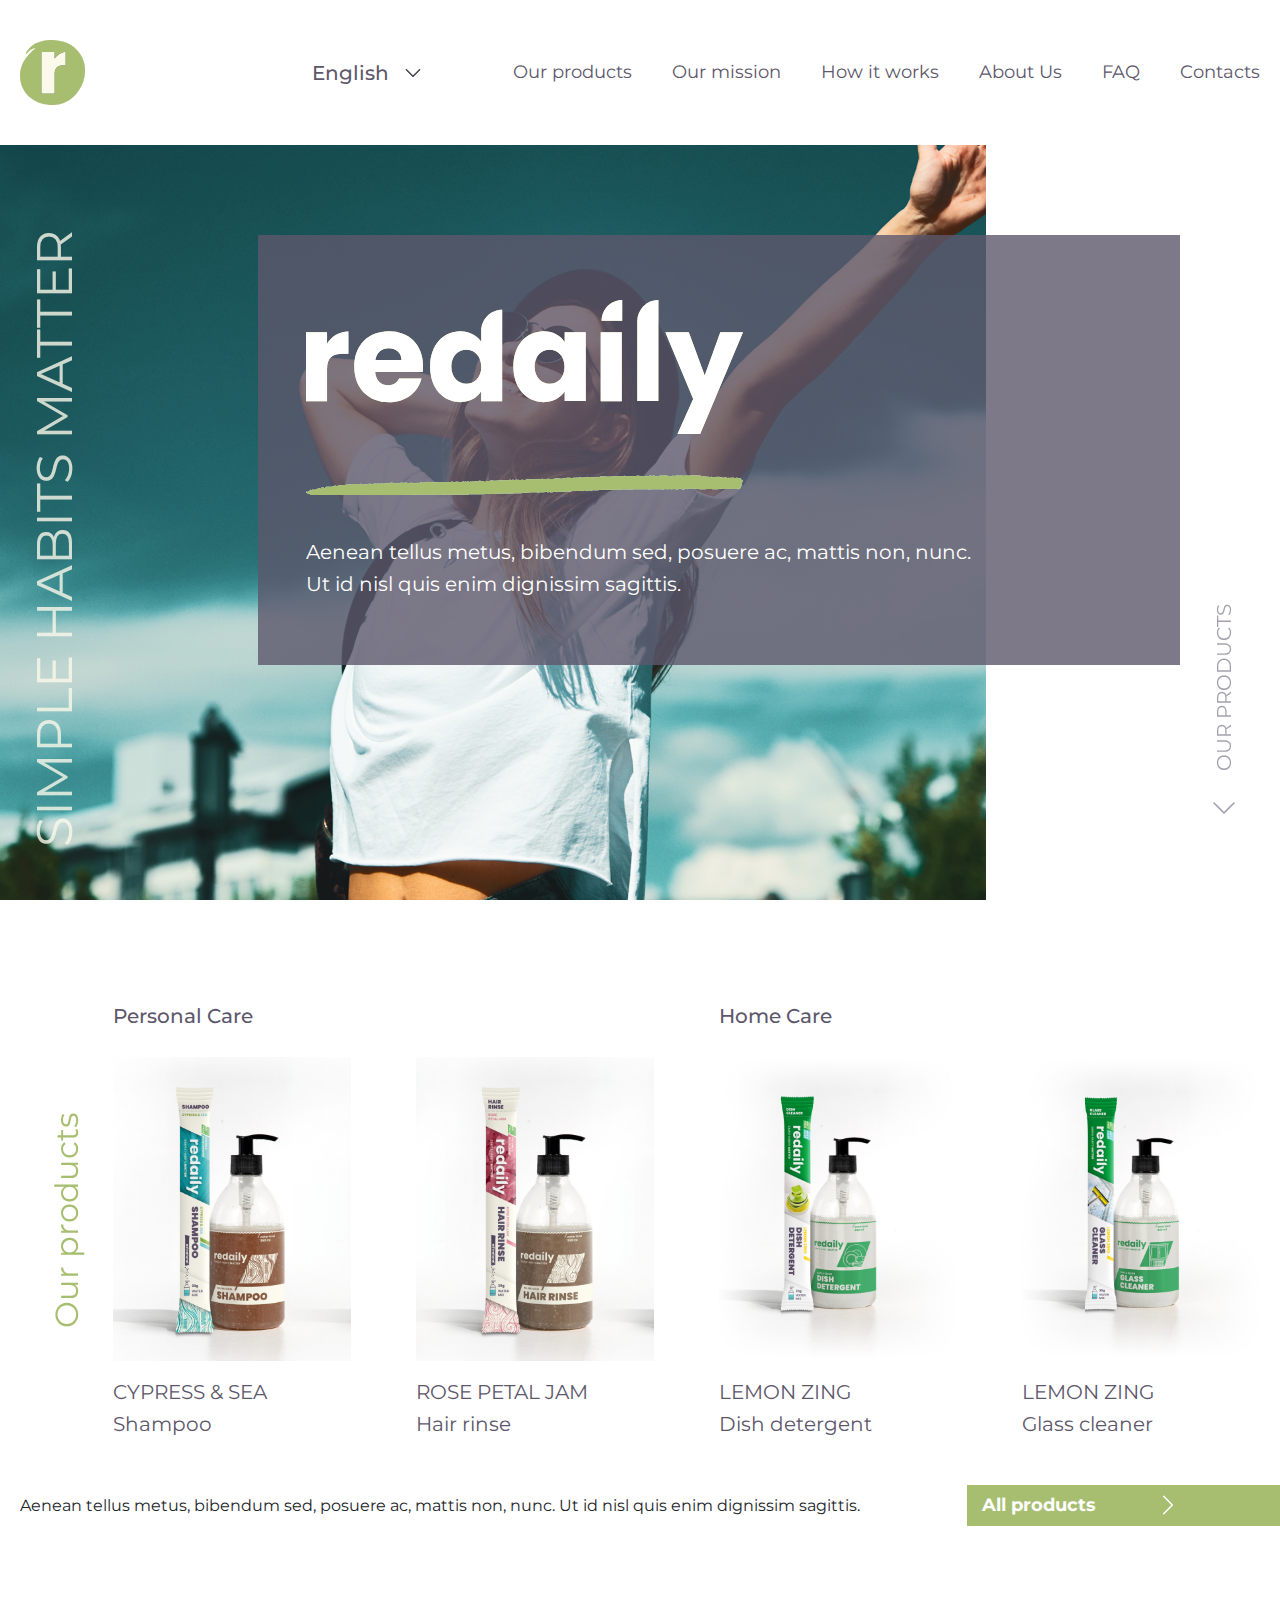
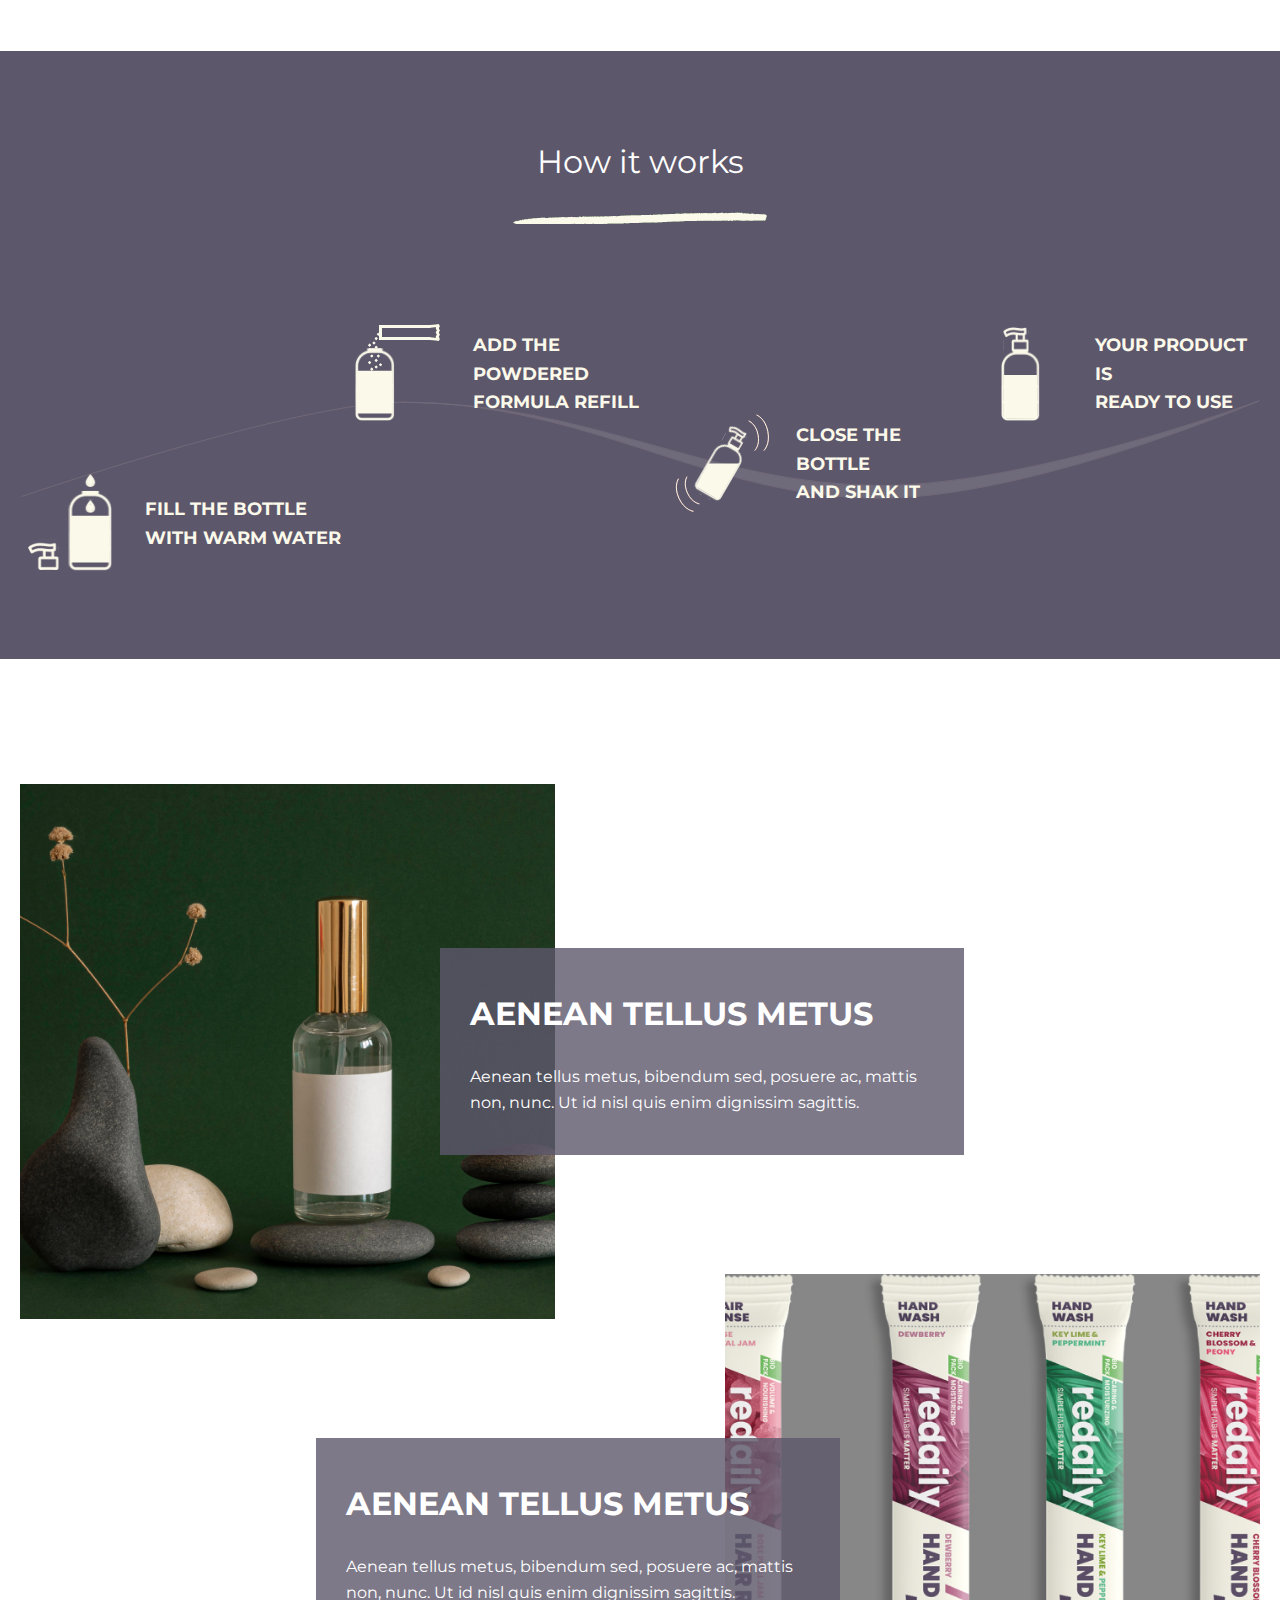
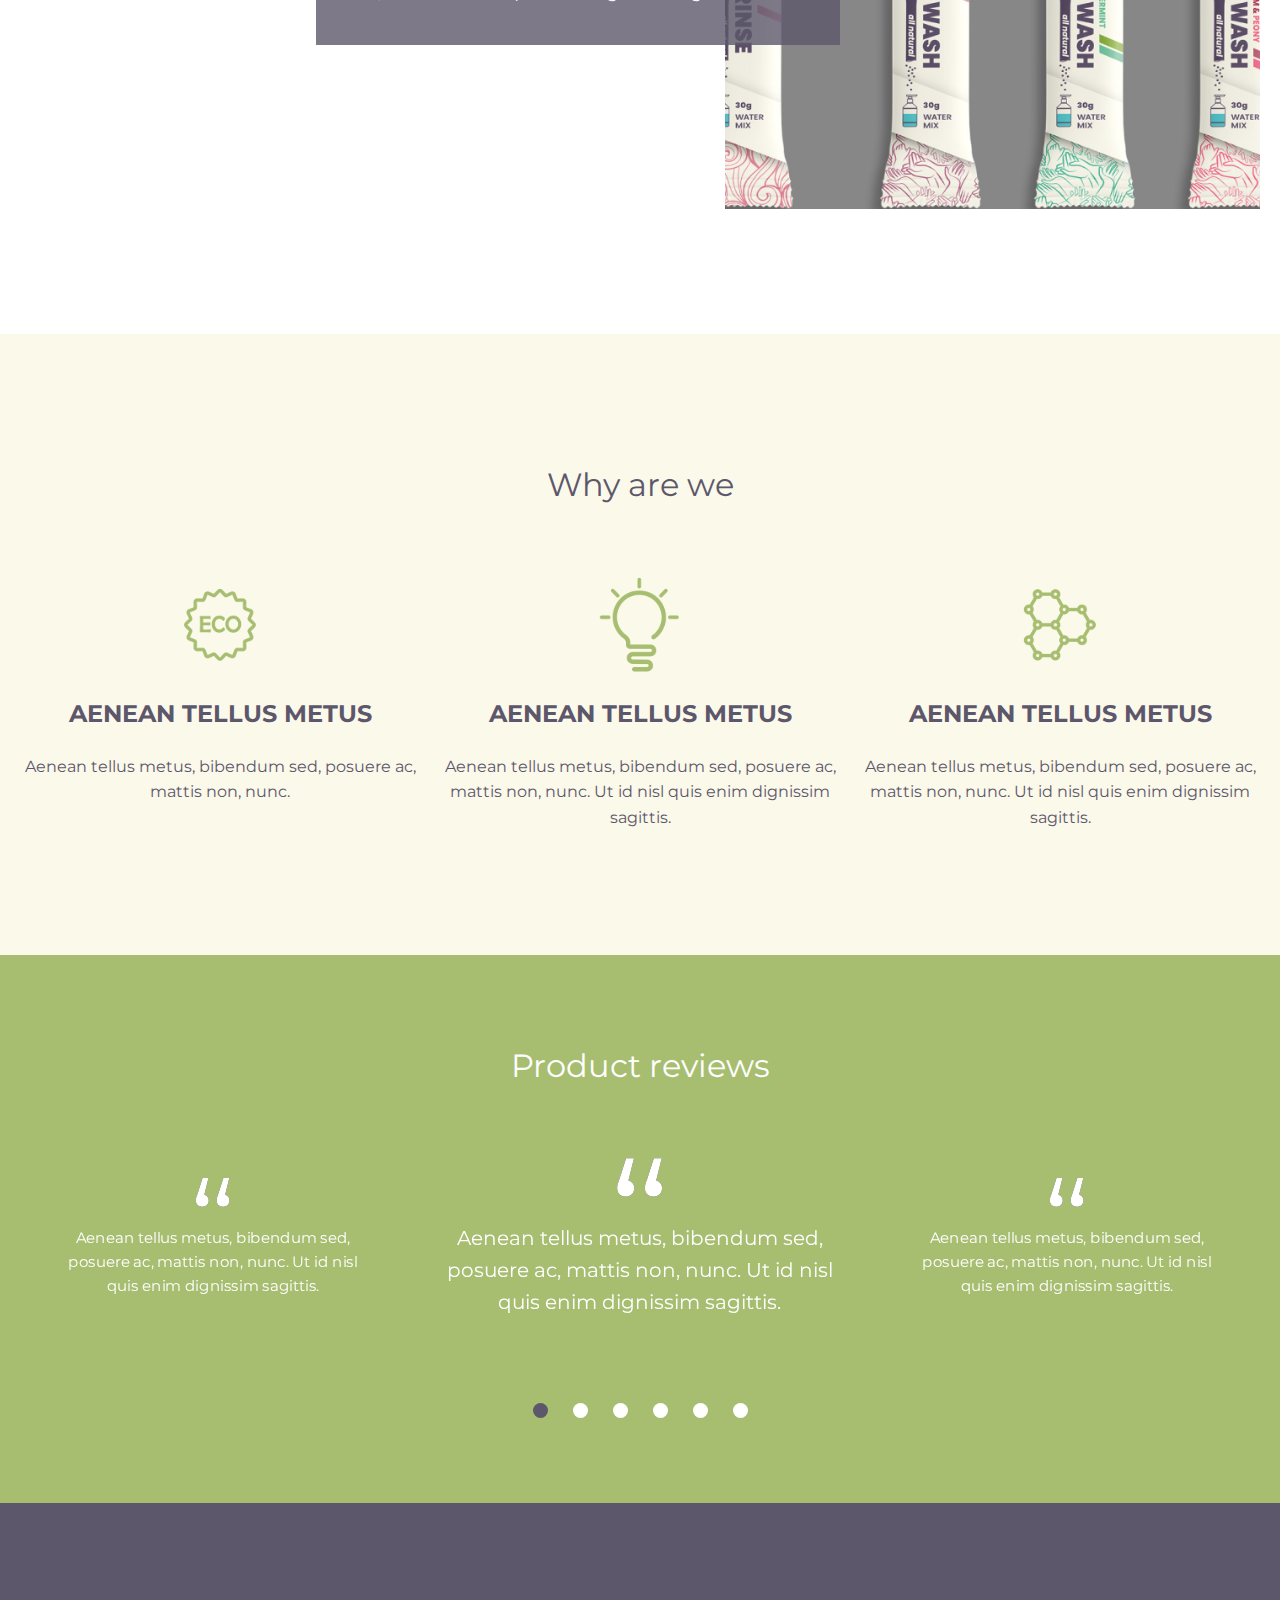
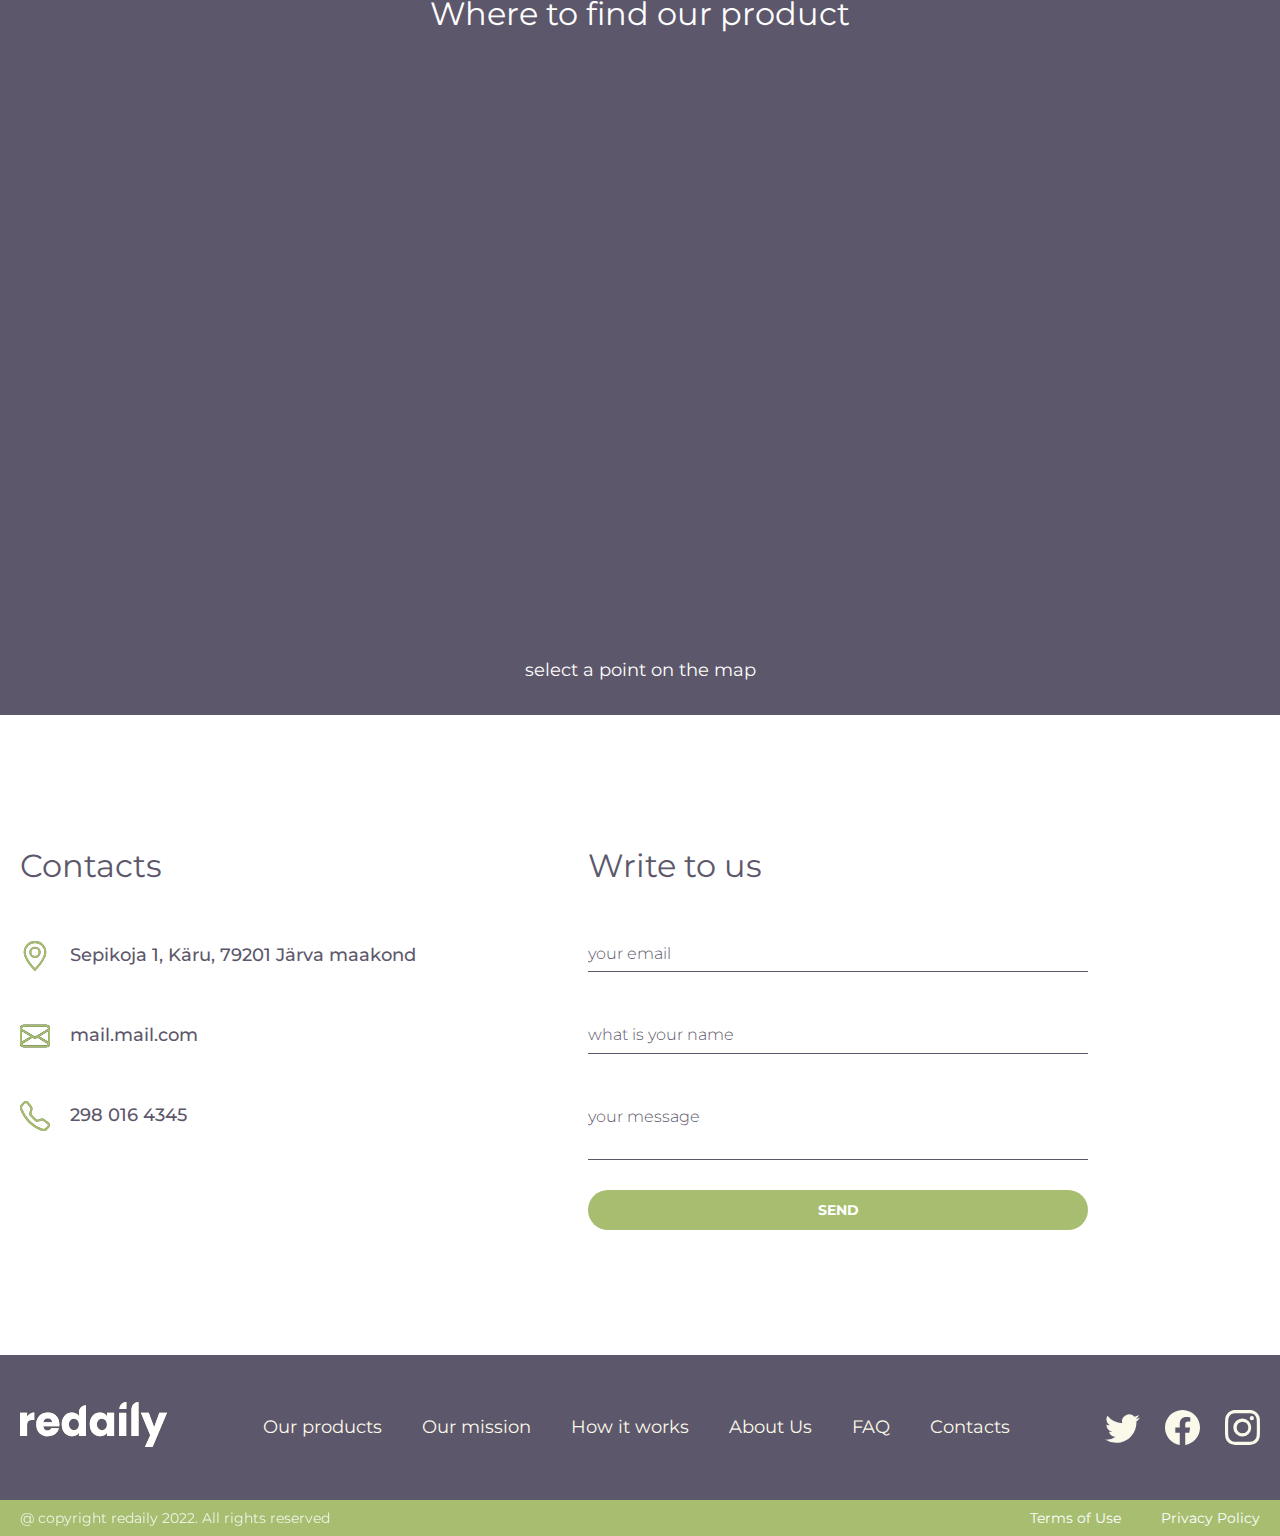
==== commit ad73ce52: "upd: Update #4" ====
--- a/index.html
+++ b/index.html
@@ -147,6 +147,12 @@
 			<div class="container">
 				<div class="main__wrapper">
 					<h3 class="main__promo-title">simple habits matter</h3>
+					<a href="#our-products" class="main__promo-scroll">
+						<svg>
+							<use xlink:href="img/sprite.svg#icon-caret-scroll"></use>
+						</svg>
+						<span>Our products</span>
+					</a>
 					<picture class="main__img">
 						<img src="img/main-img.jpg" alt="Image">
 					</picture>
--- a/css/app.min.css
+++ b/css/app.min.css
@@ -1 +1 @@
-body{position:relative;overflow-x:hidden;font-family:"Montserrat",sans-serif;font-size:16px;font-weight:normal;line-height:1.6}ul,ol,li{display:block;padding:0;margin:0;list-style:none}h1,h2,h3,h4,h5,h6{margin:0;font-weight:normal;line-height:1.6}p{margin:0}a{display:inline-block;color:#000;text-decoration:none;-webkit-transition:all .25s ease-in-out;-o-transition:all .25s ease-in-out;transition:all .25s ease-in-out}a:hover{text-decoration:none;color:#000}a:active{color:#000}input[type=number]{-moz-appearance:textfield}input[type=number]::-webkit-outer-spin-button,input[type=number]::-webkit-inner-spin-button{display:none;-webkit-appearance:none;appearance:none;margin:0}input:-webkit-autofill{-webkit-animation-name:autofill;-webkit-animation-fill-mode:both}picture{display:block}picture>img{display:block;width:100%;height:100%;-o-object-fit:cover;object-fit:cover}img{max-width:100%}svg{-webkit-transition:all .25s ease-in-out;-o-transition:all .25s ease-in-out;transition:all .25s ease-in-out}.scroll-disabled{overflow:hidden}.container{margin:0 auto;padding:0 20px;max-width:1560px;width:100%}.input{-webkit-appearance:none;-moz-appearance:none;appearance:none;display:block;padding:0 0 5px 0;width:100%;font-size:16px;font-weight:300;color:#000;background:rgba(0,0,0,0);border:none;border-bottom:1px solid #5d576b;border-radius:0}.input::-webkit-input-placeholder{color:#5d576b}.input::-moz-placeholder{color:#5d576b}.input:-ms-input-placeholder{color:#5d576b}.input::-ms-input-placeholder{color:#5d576b}.input::placeholder{color:#5d576b}.input:focus{outline:none}@media screen and (max-width: 767px){.input{font-size:14px}}.textarea{-webkit-appearance:none;-moz-appearance:none;appearance:none;resize:none;display:block;padding:0 0 5px 0;width:100%;font-size:16px;font-weight:300;color:#000;background:rgba(0,0,0,0);border:none;border-bottom:1px solid #5d576b;border-radius:0}.textarea::-webkit-input-placeholder{color:#5d576b}.textarea::-moz-placeholder{color:#5d576b}.textarea:-ms-input-placeholder{color:#5d576b}.textarea::-ms-input-placeholder{color:#5d576b}.textarea::placeholder{color:#5d576b}.textarea:focus{outline:none}@media screen and (max-width: 767px){.textarea{font-size:14px}}.btn{display:block;padding:13px 20px;font-size:14px;font-weight:bold;line-height:1;text-align:center;text-transform:uppercase;color:#fff;background:#a7be71;border:none;border-radius:20px}.c-socials{display:-webkit-box;display:-ms-flexbox;display:flex;-webkit-box-align:center;-ms-flex-align:center;align-items:center}.c-socials--green .c-socials__icon{color:#a7be71}.c-socials__item+.c-socials__item{margin-left:25px}@media screen and (min-width: 1024px)and (max-width: 1199px){.c-socials__item+.c-socials__item{margin-left:20px}}.c-socials__link{display:-webkit-box;display:-ms-flexbox;display:flex;-webkit-box-align:center;-ms-flex-align:center;align-items:center;-webkit-box-pack:center;-ms-flex-pack:center;justify-content:center;min-width:35px;width:35px;height:35px}@media screen and (min-width: 1024px)and (max-width: 1199px){.c-socials__link{min-width:25px;width:25px;height:25px}}@media screen and (max-width: 767px){.c-socials__link{min-width:30px;width:30px;height:30px}}.c-socials__icon{min-width:35px;width:35px;height:35px;color:#fbf9ea}@media screen and (min-width: 1024px)and (max-width: 1199px){.c-socials__icon{min-width:25px;width:25px;height:25px}}@media screen and (max-width: 767px){.c-socials__icon{min-width:30px;width:30px;height:30px}}.c-contacts__item+.c-contacts__item{margin-top:50px}@media screen and (max-width: 767px){.c-contacts__item+.c-contacts__item{margin-top:25px}}.c-contacts__link{display:-webkit-box;display:-ms-flexbox;display:flex;-webkit-box-align:center;-ms-flex-align:center;align-items:center;margin:0;font-size:18px;font-weight:500;color:#5d576b}.c-contacts__link:hover{color:#5d576b}@media screen and (hover: hover){.c-contacts__link[href]:hover{color:#a7be71}}@media screen and (max-width: 767px){.c-contacts__link{font-size:14px}}.c-contacts__icon{margin-right:20px;min-width:30px;width:30px;height:30px;color:#a7be71}@media screen and (max-width: 767px){.c-contacts__icon{margin-right:15px}}.c-accordeon__item{background:#fbf9ea;-webkit-box-shadow:0px 4px 12px rgba(0,0,0,.12);box-shadow:0px 4px 12px rgba(0,0,0,.12);-webkit-transition:all .2s linear;-o-transition:all .2s linear;transition:all .2s linear}.c-accordeon__item.is--open{background:rgba(0,0,0,0);-webkit-box-shadow:none;box-shadow:none}.c-accordeon__item.is--open .c-accordeon__trigger::after{-webkit-transform:rotate(180deg);-ms-transform:rotate(180deg);transform:rotate(180deg)}.c-accordeon__item+.c-accordeon__item{margin-top:25px}@media screen and (max-width: 767px){.c-accordeon__item+.c-accordeon__item{margin-top:20px}}.c-accordeon__trigger{display:-webkit-box;display:-ms-flexbox;display:flex;-webkit-box-align:center;-ms-flex-align:center;align-items:center;-webkit-box-pack:justify;-ms-flex-pack:justify;justify-content:space-between;padding:10px 21.5px 10px 15px;font-size:16px;font-weight:500;color:#5d576b;-webkit-user-select:none;-moz-user-select:none;-ms-user-select:none;user-select:none;cursor:pointer}.c-accordeon__trigger::after{content:"";display:block;margin-left:20px;width:13px;height:13px;background-image:url(../img/sprite.svg#icon-caret-green);background-repeat:no-repeat;background-size:contain;background-position:center center;-webkit-transition:all .2s linear;-o-transition:all .2s linear;transition:all .2s linear}@media screen and (max-width: 767px){.c-accordeon__trigger{padding:10px 16.5px 10px 10px}}.c-accordeon__wrapper{display:none;padding:15px 15px}@media screen and (max-width: 767px){.c-accordeon__wrapper{padding:10px 15px}}.header{position:absolute;top:0;right:0;left:0;z-index:100;padding:40px 0;width:100%;-webkit-transition:all .05s ease-in-out;-o-transition:all .05s ease-in-out;transition:all .05s ease-in-out}.header--white .language__btn{color:#fff}.header--white .language__btn::after{background-image:url(../img/sprite.svg#icon-caret)}.header--white .nav__link{color:#fff}.header--white .nav__link:hover{color:#fff}.header--white .hamburger{color:#fff}.header--white .hamburger .hamburger__inner{background:#fff}.header--white .hamburger--active .hamburger__inner{background:#000}.header--active{background:#fff;-webkit-transition:all .25s ease-in-out .25s;-o-transition:all .25s ease-in-out .25s;transition:all .25s ease-in-out .25s}.header--active .header__language{opacity:1;pointer-events:all;-webkit-transition:all .25s ease-in-out .25s;-o-transition:all .25s ease-in-out .25s;transition:all .25s ease-in-out .25s}.header--active .language__btn{color:#000}.header--active .language__btn::after{background-image:url(../img/sprite.svg#icon-caret-black)}@media screen and (max-width: 1199px){.header{z-index:1001;padding:22px 0}}.header__wrapper{display:-webkit-box;display:-ms-flexbox;display:flex;-webkit-box-align:center;-ms-flex-align:center;align-items:center;-webkit-box-pack:justify;-ms-flex-pack:justify;justify-content:space-between}.header__logotype{max-width:65px;height:65px}.header__logotype img{display:block;width:100%;height:100%;-o-object-fit:contain;object-fit:contain}@media screen and (min-width: 1024px)and (max-width: 1199px){.header__logotype{max-width:45px;height:45px}}@media screen and (max-width: 1023px){.header__logotype{max-width:30px;height:30px}}@media screen and (max-width: 1199px){.header__language{opacity:0;pointer-events:none;-webkit-transition:all .05s ease-in-out;-o-transition:all .05s ease-in-out;transition:all .05s ease-in-out}}.header__group{display:-webkit-box;display:-ms-flexbox;display:flex;-webkit-box-align:center;-ms-flex-align:center;align-items:center}@media screen and (max-width: 1199px){.header__group{display:none}}.header__nav{margin-left:132px}@media screen and (min-width: 1200px)and (max-width: 1399px){.header__nav{margin-left:80px}}.language{position:relative}@media screen and (hover: hover){.language:hover .language__dropdown{display:block}}@media screen and (hover: none){.language--active .language__dropdown{display:block}}@media screen and (min-width: 1200px){.language--mobile{display:none}}@media screen and (min-width: 768px)and (max-width: 1199px){.language{margin-left:auto;margin-right:218px}}@media screen and (max-width: 767px){.language{position:absolute;left:50%;-webkit-transform:translateX(-50%);-ms-transform:translateX(-50%);transform:translateX(-50%)}.language--desktop{display:none}}.language__btn{display:-webkit-box;display:-ms-flexbox;display:flex;-webkit-box-align:center;-ms-flex-align:center;align-items:center;-webkit-box-pack:center;-ms-flex-pack:center;justify-content:center;margin:0 auto;padding:0 12px;width:-webkit-fit-content;width:-moz-fit-content;width:fit-content;font-size:20px;font-weight:500;text-align:center;color:#5d576b;background:rgba(0,0,0,0);border:none;border-radius:0;-webkit-user-select:none;-moz-user-select:none;-ms-user-select:none;user-select:none;cursor:pointer}.language__btn::after{content:"";display:block;margin-left:16px;width:16px;height:16px;background-image:url(../img/sprite.svg#icon-caret-black);background-repeat:no-repeat;background-size:contain;background-position:center center}.language__btn:focus{outline:none}@media screen and (max-width: 767px){.language__btn{display:block}.language__btn::after{position:absolute;bottom:-14px;left:50%;-webkit-transform:translateX(-50%);-ms-transform:translateX(-50%);transform:translateX(-50%);margin:0;min-width:13px;width:13px;height:13px;background-image:url(../img/sprite.svg#icon-caret-green)}}.language__dropdown{position:absolute;right:0;bottom:0;z-index:100;display:none;padding-top:6px;-webkit-transform:translateY(100%);-ms-transform:translateY(100%);transform:translateY(100%);min-width:100%}@media screen and (hover: hover){.language__dropdown:hover{display:block}}@media screen and (max-width: 767px){.language__dropdown{bottom:2px}}.language__wrapper{overflow-x:hidden;overflow-y:auto;max-height:196px;background:#fff;border-radius:10px}.language__list{list-style:none}.language__item{display:block;width:100%;list-style:none}.language__elem{display:-webkit-box;display:-ms-flexbox;display:flex;-webkit-box-align:center;-ms-flex-align:center;align-items:center;padding:8px 12px;width:100%;height:100%;font-size:18px;font-weight:500;text-align:left;text-decoration:none;color:#5d576b;background:rgba(0,0,0,0);border:none;border-radius:5px}.language__elem:focus{outline:none}.language__elem:hover{text-decoration:none}.nav__list{display:-webkit-box;display:-ms-flexbox;display:flex;-webkit-box-align:center;-ms-flex-align:center;align-items:center}@media screen and (max-width: 1199px){.nav__list{-webkit-box-orient:vertical;-webkit-box-direction:normal;-ms-flex-direction:column;flex-direction:column}}.nav__item--white .nav__link{color:#fff}.nav__item+.nav__item{margin-left:40px}@media screen and (max-width: 1199px){.nav__item+.nav__item{margin-top:50px;margin-left:0}}.nav__link{display:block;font-size:18px;font-weight:normal;color:#5d576b}@media screen and (max-width: 1199px){.nav__link{font-size:20px;font-weight:500;color:#818181}}.hamburger{position:relative;display:-webkit-box;display:-ms-flexbox;display:flex;-webkit-box-align:center;-ms-flex-align:center;align-items:center;-webkit-box-pack:center;-ms-flex-pack:center;justify-content:center;padding:0;font-size:12px;font-weight:normal;color:#000;background:rgba(0,0,0,0);border:none;border-radius:0}.hamburger:focus{outline:none}.hamburger--active .hamburger__title{opacity:0}.hamburger--active .hamburger__inner:first-child{top:7px;-webkit-transform:rotate(45deg);-ms-transform:rotate(45deg);transform:rotate(45deg)}.hamburger--active .hamburger__inner:nth-child(2){opacity:0}.hamburger--active .hamburger__inner:last-child{top:7px;-webkit-transform:rotate(-45deg);-ms-transform:rotate(-45deg);transform:rotate(-45deg)}@media screen and (min-width: 1200px){.hamburger{display:none}}@media screen and (max-width: 1199px){.hamburger--white{color:#fff}.hamburger--white .hamburger__inner{background:#fff}.hamburger--active .hamburger__inner{background:#000}}.hamburger__title{-webkit-transition:opacity .25s ease-in-out;-o-transition:opacity .25s ease-in-out;transition:opacity .25s ease-in-out}.hamburger__group{position:relative;margin-left:10px;min-width:22px;width:22px;height:16px}.hamburger__inner{display:block;position:absolute;right:0;left:0;width:100%;height:2px;background:#000;border-radius:10px;-webkit-transition:all .25s ease-in-out;-o-transition:all .25s ease-in-out;transition:all .25s ease-in-out}.hamburger__inner:first-child{top:0}.hamburger__inner:nth-child(2){top:7px}.hamburger__inner:last-child{top:14px}.mobile-menu{position:fixed;top:0;right:0;bottom:0;z-index:1000;-webkit-transform:translateX(104%);-ms-transform:translateX(104%);transform:translateX(104%);overflow:hidden;display:-webkit-box;display:-ms-flexbox;display:flex;-webkit-box-orient:vertical;-webkit-box-direction:normal;-ms-flex-direction:column;flex-direction:column;-webkit-box-pack:justify;-ms-flex-pack:justify;justify-content:space-between;padding:22px 20px 40px;max-width:448px;width:100%;height:100%;background:#fff;-webkit-box-shadow:0px 3px 15px rgba(0,0,0,.07);box-shadow:0px 3px 15px rgba(0,0,0,.07);-webkit-transition:all .25s ease-in-out;-o-transition:all .25s ease-in-out;transition:all .25s ease-in-out}.mobile-menu--active{-webkit-transform:translateX(0);-ms-transform:translateX(0);transform:translateX(0)}.mobile-menu--active .mobile-menu__nav,.mobile-menu--active .mobile-menu__bottom{opacity:1;-webkit-transition:all .25s ease-in-out .25s;-o-transition:all .25s ease-in-out .25s;transition:all .25s ease-in-out .25s}@media screen and (min-width: 1200px){.mobile-menu{display:none}}@media screen and (max-width: 767px){.mobile-menu{max-width:100%}}.mobile-menu__wrapper{overflow-x:hidden;overflow-y:auto;max-height:100%}.mobile-menu__top{display:-webkit-box;display:-ms-flexbox;display:flex;-webkit-box-align:center;-ms-flex-align:center;align-items:center;-webkit-box-pack:center;-ms-flex-pack:center;justify-content:center;opacity:0;-webkit-transition:all .25s ease-in-out;-o-transition:all .25s ease-in-out;transition:all .25s ease-in-out}.mobile-menu__nav{margin-top:65px;padding-top:60px;opacity:0;border-top:1px solid #a7be71;-webkit-transition:all .25s ease-in-out;-o-transition:all .25s ease-in-out;transition:all .25s ease-in-out}.mobile-menu__bottom{display:block;margin-top:60px;padding-top:40px;opacity:0;text-align:center;border-top:1px solid #a7be71;-webkit-transition:all .25s ease-in-out;-o-transition:all .25s ease-in-out;transition:all .25s ease-in-out}.mobile-menu__title{display:block;margin-bottom:20px;font-size:20px;font-weight:500}.mobile-menu__socials{-webkit-box-pack:center;-ms-flex-pack:center;justify-content:center}.mobile-menu-overlay{position:fixed;top:0;right:0;bottom:0;left:0;z-index:999;display:block;visibility:hidden;width:100%;height:100%;opacity:0;background:rgba(38,38,38,.55);pointer-events:none;-webkit-transition:all .25s ease-in-out;-o-transition:all .25s ease-in-out;transition:all .25s ease-in-out}.mobile-menu-overlay--active{visibility:visible;opacity:1;pointer-events:all}@media screen and (min-width: 1200px){.mobile-menu-overlay{display:none}}@media screen and (max-width: 767px){.mobile-menu-overlay{display:none}}.footer--mt{margin-top:5px}.footer__main{padding:47.5px 0;color:#fff;background:#5d576b}@media screen and (max-width: 767px){.footer__main{padding:30px 0 20px}}.footer__bottom{padding:7px 0;color:#fff;background:#a7be71}@media screen and (max-width: 767px){.footer__bottom{padding:2px 0}}.footer__wrapper{display:-webkit-box;display:-ms-flexbox;display:flex;-webkit-box-align:center;-ms-flex-align:center;align-items:center;-webkit-box-pack:justify;-ms-flex-pack:justify;justify-content:space-between}@media screen and (max-width: 767px){.footer__wrapper{-webkit-box-orient:vertical;-webkit-box-direction:normal;-ms-flex-direction:column;flex-direction:column}}.footer__logotype{max-width:147px;width:100%;height:50px}.footer__logotype img{display:block;width:100%;height:100%;-o-object-fit:contain;object-fit:contain}@media screen and (max-width: 767px){.footer__logotype{max-width:178px;height:67px}}@media screen and (max-width: 1023px){.footer__nav{display:none}}@media screen and (max-width: 767px){.footer__socials{margin-top:25px}}.footer__copyright{font-size:14px;font-weight:normal;opacity:.8}@media screen and (max-width: 767px){.footer__copyright{font-size:10px;text-align:center}}.footer__list{display:-webkit-box;display:-ms-flexbox;display:flex;-webkit-box-align:center;-ms-flex-align:center;align-items:center;margin-left:40px}@media screen and (min-width: 768px){.footer__list--mobile{display:none}}@media screen and (max-width: 767px){.footer__list{-webkit-box-orient:vertical;-webkit-box-direction:normal;-ms-flex-direction:column;flex-direction:column;margin-top:20px;margin-left:0}.footer__list--desktop{display:none}}.footer__item+.footer__item{margin-left:40px}@media screen and (max-width: 767px){.footer__item+.footer__item{margin-top:10px;margin-left:0}}.footer__link{display:block;font-size:14px;font-weight:normal;color:#fff}.footer__link:hover{color:#fff}@media screen and (max-width: 767px){.footer__link{font-size:12px}}.footer-nav__list{display:-webkit-box;display:-ms-flexbox;display:flex;-webkit-box-align:center;-ms-flex-align:center;align-items:center}.footer-nav__item+.footer-nav__item{margin-left:40px}@media screen and (min-width: 1024px)and (max-width: 1199px){.footer-nav__item+.footer-nav__item{margin-left:20px}}.footer-nav__link{display:block;font-size:18px;font-weight:normal;color:#fbf9ea}.footer-nav__link:hover{color:#fbf9ea}.section-heading{margin-bottom:65px}.section-heading--underline .section-heading__title::after{content:"";display:block;margin-top:25px;width:100%;height:12px;background-image:url(../img/underline.svg);background-repeat:no-repeat;background-size:contain;background-position:center center}.section-heading--white .section-heading__title{color:#fff}.section-heading--underline.section-heading--white .section-heading__title::after{background-image:url(../img/underline-white.svg)}@media screen and (min-width: 1024px){.section-heading--mobile{display:none}}@media screen and (max-width: 767px){.section-heading{margin-bottom:50px}}.section-heading__title{font-size:32px;font-weight:normal;text-align:center;color:#5d576b}@media screen and (max-width: 767px){.section-heading__title{font-size:24px}}.content{font-size:14px;color:#5d576b}.content>*{margin-bottom:20px}.content>*:last-child{margin-bottom:0}@media screen and (max-width: 767px){.content>*{margin-bottom:10px}}.content b,.content strong{font-weight:500}.content h1,.content h2,.content h3,.content h4,.content h5,.content h6{margin-bottom:20px;font-weight:500}.content h1:not(:first-child),.content h2:not(:first-child),.content h3:not(:first-child),.content h4:not(:first-child),.content h5:not(:first-child),.content h6:not(:first-child){margin-top:25px}@media screen and (max-width: 767px){.content h1,.content h2,.content h3,.content h4,.content h5,.content h6{margin-bottom:10px}.content h1:not(:first-child),.content h2:not(:first-child),.content h3:not(:first-child),.content h4:not(:first-child),.content h5:not(:first-child),.content h6:not(:first-child){margin-top:25px}}.content h1{font-size:24px}@media screen and (max-width: 767px){.content h1{font-size:14px}}.content h2{font-size:32px;font-weight:bold;text-transform:uppercase}@media screen and (max-width: 767px){.content h2{font-size:14px}}.content h3,.content h4,.content h5,.content h6{font-size:16px}@media screen and (max-width: 767px){.content h3,.content h4,.content h5,.content h6{font-size:14px}}.content-quote{display:-webkit-box;display:-ms-flexbox;display:flex;-webkit-box-align:center;-ms-flex-align:center;align-items:center;-webkit-box-pack:center;-ms-flex-pack:center;justify-content:center;margin-top:35px;height:600px;background-repeat:no-repeat;background-size:cover;background-position:center center}@media screen and (max-width: 767px){.content-quote{margin:25px -20px 0;padding:20px;height:275px}}.content-quote__text{display:block;margin:0 auto;padding:25px;max-width:581px;width:100%;font-size:24px;font-weight:500;text-align:center;color:#fff;background:rgba(93,87,107,.8)}@media screen and (max-width: 767px){.content-quote__text{padding:7px 5px;max-width:none;font-size:14px}}.main{overflow:hidden}.main__wrapper{position:relative;padding:400px 0 500px;min-height:100vh}@media screen and (max-width: 1199px){.main__wrapper{display:-webkit-box;display:-ms-flexbox;display:flex;-webkit-box-orient:vertical;-webkit-box-direction:normal;-ms-flex-direction:column;flex-direction:column;-webkit-box-pack:center;-ms-flex-pack:center;justify-content:center;padding:180px 0}}.main__img{position:absolute;top:0;left:0;bottom:0;margin-left:calc(50% - 50vw);max-width:986px;width:100%;height:100%}.main__img::after{content:"";position:absolute;top:0;left:0;max-width:986px;width:100%;height:145px;background:rgba(255,255,255,.8)}.main__img img{display:block;width:100%;height:100%;-o-object-fit:cover;object-fit:cover}@media screen and (min-width: 1024px)and (max-width: 1199px){.main__img::after{height:89px}}@media screen and (max-width: 1199px){.main__img{margin:0 -20px;max-width:none;width:calc(100% + 40px)}.main__img::before{content:"";position:absolute;top:0;right:0;bottom:0;left:0;display:block;width:100%;height:100%;background:-webkit-gradient(linear, left bottom, left top, from(rgba(83, 69, 94, 0.5)), to(rgba(83, 69, 94, 0.5)));background:-o-linear-gradient(bottom, rgba(83, 69, 94, 0.5), rgba(83, 69, 94, 0.5));background:linear-gradient(0deg, rgba(83, 69, 94, 0.5), rgba(83, 69, 94, 0.5))}.main__img::after{display:none}}.main__body{position:absolute;top:50%;right:180px;z-index:10;-webkit-transform:translateY(-50%);-ms-transform:translateY(-50%);transform:translateY(-50%);display:block;padding:65px 48px;max-width:922px;width:100%;color:#fff;background:rgba(93,87,107,.8)}@media screen and (min-width: 1200px)and (max-width: 1399px){.main__body{right:80px}}@media screen and (max-width: 1199px){.main__body{position:static;-webkit-transform:none;-ms-transform:none;transform:none;background:rgba(0,0,0,0)}}@media screen and (min-width: 768px)and (max-width: 1199px){.main__body{padding:65px 48px 65px}}@media screen and (max-width: 1023px){.main__body{max-width:none;text-align:center}}@media screen and (max-width: 767px){.main__body{padding-left:40px}}.main__title{max-width:695px;width:100%;font-size:50px;font-weight:bold}.main__title::after{content:"";display:block;margin-top:40px;max-width:437px;width:100%;height:22px;background-image:url(../img/underline.svg);background-repeat:no-repeat;background-size:contain;background-position:center center}.main__title+.main__description{margin-top:40px}.main__logo{display:block;max-width:437px;width:100%;height:134px}.main__logo::after{content:"";display:block;margin-top:40px;width:100%;height:22px;background-image:url(../img/underline.svg);background-repeat:no-repeat;background-size:contain;background-position:center center}.main__logo img{display:block;width:100%;height:100%;-o-object-fit:contain;object-fit:contain}@media screen and (max-width: 1023px){.main__logo{margin:0 auto}}@media screen and (max-width: 767px){.main__logo{max-width:196px;height:60px}.main__logo::after{margin-top:20px;height:12px}}.main__description{margin-top:102px;font-size:20px;font-weight:normal}@media screen and (max-width: 767px){.main__description{margin-top:52px;font-size:15px}}.main__promo-title{position:absolute;top:230px;left:calc(50% - 780px);z-index:1;-webkit-transform:rotate(180deg);-ms-transform:rotate(180deg);transform:rotate(180deg);font-size:50px;font-weight:normal;white-space:nowrap;text-transform:uppercase;color:#fbf9ea;opacity:.8;-webkit-writing-mode:vertical-lr;-ms-writing-mode:tb-lr;writing-mode:vertical-lr}@media screen and (max-width: 1559px){.main__promo-title{left:-5px}}@media screen and (max-width: 1199px){.main__promo-title{left:-10px}}@media screen and (min-width: 768px)and (max-width: 1023px){.main__promo-title{top:400px;font-size:24px}}@media screen and (max-width: 767px){.main__promo-title{top:40%;left:3px;font-size:15px}}.why-are{padding:125px 0;background:#fbf9ea}@media screen and (min-width: 768px)and (max-width: 1199px){.why-are{padding:75px 0}}@media screen and (max-width: 767px){.why-are{padding:50px 0}}.why-are__wrapper{display:-webkit-box;display:-ms-flexbox;display:flex;-ms-flex-pack:distribute;justify-content:space-around}@media screen and (max-width: 767px){.why-are__wrapper{-webkit-box-orient:vertical;-webkit-box-direction:normal;-ms-flex-direction:column;flex-direction:column;-webkit-box-align:center;-ms-flex-align:center;align-items:center}}.why-are__item{max-width:400px;width:100%;text-align:center}@media screen and (max-width: 767px){.why-are__item{max-width:281px}}.why-are__item+.why-are__item{margin-left:20px}@media screen and (max-width: 767px){.why-are__item+.why-are__item{margin-top:50px;margin-left:0}}.why-are__img{margin:0 auto 20px;max-width:100px;min-width:100px;height:100px}.why-are__img img{display:block;width:100%;height:100%;-o-object-fit:contain;object-fit:contain}@media screen and (min-width: 768px)and (max-width: 1023px){.why-are__img{margin:0 auto 10px;max-width:80px;min-width:80px;height:80px}}@media screen and (max-width: 767px){.why-are__img{margin:0 auto 5px;max-width:65px;min-width:65px;height:65px}}.why-are__title{font-size:24px;font-weight:bold;text-transform:uppercase;color:#5d576b}@media screen and (min-width: 768px)and (max-width: 1023px){.why-are__title{font-size:20px}}@media screen and (max-width: 767px){.why-are__title{font-size:14px}}.why-are__description{margin-top:20px;font-size:16px;font-weight:normal;color:#5d576b}@media screen and (min-width: 768px)and (max-width: 1023px){.why-are__description{margin-top:10px;font-size:14px}}@media screen and (max-width: 767px){.why-are__description{margin-top:5px;font-size:14px}}.find{padding:85px 0 30px;color:#fff;background:#5d576b}@media screen and (max-width: 767px){.find{padding:50px 0}}.find__map{display:block;width:100%;height:532px}.find__map iframe{width:100% !important;height:100% !important}@media screen and (max-width: 767px){.find__map{height:540px}}.find__help{display:block;margin-top:20px;font-size:18px;font-weight:normal;text-align:center}@media screen and (max-width: 767px){.find__help{margin-top:10px;font-size:14px}}.write-us{padding:125px 0}@media screen and (min-width: 768px)and (max-width: 1199px){.write-us{padding:75px 0}}@media screen and (max-width: 767px){.write-us{padding:50px 0}}.write-us__wrapper{display:-webkit-box;display:-ms-flexbox;display:flex}@media screen and (max-width: 1023px){.write-us__wrapper{-webkit-box-orient:vertical;-webkit-box-direction:normal;-ms-flex-direction:column;flex-direction:column;-webkit-box-align:center;-ms-flex-align:center;align-items:center;width:100%}}.write-us__block--main{margin:0 auto}.write-us__block--center{text-align:center}@media screen and (max-width: 1023px){.write-us__block{width:100%}}@media screen and (min-width: 768px)and (max-width: 1023px){.write-us__block{max-width:calc(100% - 40px)}}@media screen and (max-width: 1023px){.write-us__block+.write-us__block{margin-top:50px}}.write-us__title{margin-bottom:50px;font-size:32px;font-weight:normal;color:#5d576b}@media screen and (max-width: 1023px){.write-us__title{text-align:center}}@media screen and (max-width: 767px){.write-us__title{margin-bottom:25px;font-size:24px}}.write-us__form{max-width:500px;min-width:500px;width:100%}@media screen and (max-width: 1023px){.write-us__form{max-width:none;min-width:auto}}.write-us-form__input{width:100%}.write-us-form__input+.write-us-form__input{margin-top:50px}@media screen and (max-width: 767px){.write-us-form__input+.write-us-form__input{margin-top:20px}}.write-us-form__btn{margin-top:30px;width:100%}@media screen and (max-width: 767px){.write-us-form__btn{margin-top:25px}}.product-reviews{padding:85px 0;color:#fff;background:#a7be71}@media screen and (max-width: 767px){.product-reviews{padding:50px 0}}.product-reviews__slider{position:relative;overflow:hidden}.product-reviews__slider .swiper-pagination{display:-webkit-box;display:-ms-flexbox;display:flex;-webkit-box-align:center;-ms-flex-align:center;align-items:center;-webkit-box-pack:center;-ms-flex-pack:center;justify-content:center;margin-top:85px}.product-reviews__slider .swiper-pagination-bullet{display:block;width:15px;height:15px;background:#fff;border-radius:50%;-webkit-transition:background .3s linear;-o-transition:background .3s linear;transition:background .3s linear}.product-reviews__slider .swiper-pagination-bullet+.swiper-pagination-bullet{margin-left:25px}.product-reviews__slider .swiper-pagination-bullet-active{background:#5d576b}@media screen and (min-width: 768px){.product-reviews__slider .swiper-slide-active .product-reviews__slide{-webkit-transform:scale(1);-ms-transform:scale(1);transform:scale(1)}}.product-reviews__slide{margin:0 auto;max-width:453px;width:100%;font-size:20px;font-weight:normal;text-align:center}.product-reviews__slide::before{content:"";margin:0 auto 25px;display:block;min-width:47px;width:47px;height:40px;background-image:url(../img/sprite.svg#icon-quote);background-repeat:no-repeat;background-size:contain;background-position:center center}@media screen and (min-width: 768px){.product-reviews__slide{-webkit-transform:scale(0.75);-ms-transform:scale(0.75);transform:scale(0.75);-webkit-transition:-webkit-transform .3s linear;transition:-webkit-transform .3s linear;-o-transition:transform .3s linear;transition:transform .3s linear;transition:transform .3s linear, -webkit-transform .3s linear}}@media screen and (max-width: 767px){.product-reviews__slide{font-size:14px}.product-reviews__slide::before{margin:0 auto 35px;min-width:68px;width:68px;height:60px}}.faq{padding:180px 0 40px;min-height:100vh}@media screen and (max-width: 767px){.faq{padding:80px 0 40px;min-height:60vh}}.faq__top{margin:0 auto 50px;max-width:760px;width:100%;text-align:center}@media screen and (max-width: 767px){.faq__top{margin-bottom:100px;text-align:left}}.faq__heading{font-size:50px;font-weight:bold;color:#5d576b}@media screen and (max-width: 767px){.faq__heading{font-size:32px}}.faq__description{margin-top:40px;font-size:20px;font-weight:normal;color:#5d576b}@media screen and (max-width: 767px){.faq__description{margin-top:15px;font-size:15px}}.faq__wrapper{margin:0 auto;max-width:1000px;width:100%}.contacts{min-height:100vh;padding:320px 0 180px}@media screen and (max-width: 767px){.contacts{padding:154px 0 100px;min-height:60vh}}.contacts__top{margin-bottom:65px;padding-bottom:65px;border-bottom:2px solid #a7be71}@media screen and (max-width: 767px){.contacts__top{margin-bottom:50px;padding-bottom:0;border-bottom:none}}.contacts__heading{font-size:50px;font-weight:bold;color:#a7be71}@media screen and (max-width: 767px){.contacts__heading{font-size:32px;text-align:center}}.contacts__wrapper{display:-webkit-box;display:-ms-flexbox;display:flex}@media screen and (max-width: 1023px){.contacts__wrapper{-webkit-box-orient:vertical;-webkit-box-direction:normal;-ms-flex-direction:column;flex-direction:column}}@media screen and (max-width: 1023px){.contacts__block{text-align:center}}.contacts__block+.contacts__block{margin-left:120px}@media screen and (max-width: 1023px){.contacts__block+.contacts__block{margin-left:0}}@media screen and (min-width: 768px)and (max-width: 1023px){.contacts__block+.contacts__block{margin-top:65px}}@media screen and (max-width: 767px){.contacts__block+.contacts__block{margin-top:45px}}.contacts__title{margin-bottom:50px;font-size:24px;font-weight:500;color:#5d576b}@media screen and (max-width: 767px){.contacts__title{margin-bottom:20px;font-size:20px}}.contacts__socials .c-socials__item+.c-socials__item{margin-left:35px}@media screen and (min-width: 1024px)and (max-width: 1199px){.contacts__socials .c-socials__item+.c-socials__item{margin-left:35px}}@media screen and (max-width: 1023px){.contacts__socials{-webkit-box-pack:center;-ms-flex-pack:center;justify-content:center}}.main-hiw{position:relative;z-index:1;overflow:hidden}.main-hiw::before{content:"";position:absolute;top:0;right:0;bottom:0;z-index:-1;display:block;min-width:200px;width:200px;height:100%;background-image:url(../img/main-hiw.jpg);background-repeat:no-repeat;background-size:cover;background-position:center center}.main-hiw::after{content:"";position:absolute;top:0;right:0;width:200px;height:145px;background:rgba(255,255,255,.8)}@media screen and (min-width: 1024px)and (max-width: 1199px){.main-hiw::after{height:89px}}@media screen and (min-width: 768px)and (max-width: 1023px){.main-hiw::before{min-width:150px;width:150px}.main-hiw::after{height:76px}}@media screen and (max-width: 767px){.main-hiw::before{min-width:114px;width:114px}.main-hiw::after{height:74px}}.main-hiw__wrapper{display:-webkit-box;display:-ms-flexbox;display:flex;-webkit-box-orient:vertical;-webkit-box-direction:normal;-ms-flex-direction:column;flex-direction:column;-webkit-box-pack:center;-ms-flex-pack:center;justify-content:center;padding:100px 200px 100px 180px;min-height:100vh}@media screen and (min-width: 768px)and (max-width: 1199px){.main-hiw__wrapper{padding:80px 200px 80px 0}}@media screen and (max-width: 767px){.main-hiw__wrapper{padding:80px 114px 80px 0}}.main-hiw__title{font-size:50px;font-weight:bold;color:#5d576b}@media screen and (max-width: 767px){.main-hiw__title{font-size:32px}}.main-hiw__description{margin-top:40px;font-size:20px;font-weight:normal;color:#5d576b}@media screen and (max-width: 767px){.main-hiw__description{margin-top:15px;font-size:15px}}.main-hiw__promo-title{position:absolute;top:50%;right:calc(50% - 780px - 110px);-webkit-transform:rotate(180deg) translateY(50%);-ms-transform:rotate(180deg) translateY(50%);transform:rotate(180deg) translateY(50%);font-size:50px;font-weight:normal;white-space:nowrap;color:#fff;opacity:.5;-webkit-writing-mode:vertical-lr;-ms-writing-mode:tb-lr;writing-mode:vertical-lr}@media screen and (max-width: 1559px){.main-hiw__promo-title{right:85px}}@media screen and (min-width: 768px)and (max-width: 1023px){.main-hiw__promo-title{right:45px}}@media screen and (max-width: 767px){.main-hiw__promo-title{right:20px}}.main-hiw__scroll{position:absolute;left:50%;bottom:40px;z-index:1;-webkit-transform:translateX(-50%);-ms-transform:translateX(-50%);transform:translateX(-50%);display:block;min-width:40px;width:40px;height:40px}.main-hiw__scroll-icon{min-width:40px;width:40px;height:13px;color:#5d576b;opacity:.55}.hiw-info{overflow:hidden;padding:85px 0}.hiw-info--dark{background:#5d576b}.hiw-info--dark .hiw-info__wrapper::before{background-image:url(../img/how-it-works-line-white.svg)}@media screen and (max-width: 1023px){.hiw-info--dark .hiw-info__wrapper::before{background-image:url(../img/how-it-works-line-mobile.svg)}}.hiw-info--dark .hiw-info__title{color:#fbf9ea}@media screen and (max-width: 767px){.hiw-info{padding:50px 0}}.hiw-info__wrapper{position:relative;z-index:1;display:-webkit-box;display:-ms-flexbox;display:flex;-webkit-box-align:start;-ms-flex-align:start;align-items:flex-start;-webkit-box-pack:justify;-ms-flex-pack:justify;justify-content:space-between;margin-top:100px}.hiw-info__wrapper::before{content:"";position:absolute;top:50%;left:50%;z-index:-1;-webkit-transform:translate(-50%, -50%);-ms-transform:translate(-50%, -50%);transform:translate(-50%, -50%);display:block;width:100%;height:120px;background-image:url(../img/how-it-works-line.svg);background-repeat:no-repeat;background-size:contain;background-position:center center}@media screen and (max-width: 1023px){.hiw-info__wrapper{-webkit-box-orient:vertical;-webkit-box-direction:normal;-ms-flex-direction:column;flex-direction:column}.hiw-info__wrapper::before{left:0;-webkit-transform:translate(0, -50%);-ms-transform:translate(0, -50%);transform:translate(0, -50%);width:40px;height:100%;background-image:url(../img/how-it-works-line-mobile-green.svg)}}@media screen and (max-width: 767px){.hiw-info__wrapper{margin-top:20px}}.hiw-info__item{display:-webkit-box;display:-ms-flexbox;display:flex;-webkit-box-align:center;-ms-flex-align:center;align-items:center}@media screen and (min-width: 1200px){.hiw-info__item:first-child{margin-top:150px}.hiw-info__item:nth-child(3){margin-top:90px}}@media screen and (min-width: 1024px)and (max-width: 1199px){.hiw-info__item:first-child{margin-top:130px}.hiw-info__item:nth-child(3){margin-top:90px}}@media screen and (min-width: 768px)and (max-width: 1023px){.hiw-info__item:first-child{margin-left:20px}.hiw-info__item:nth-child(2){margin-left:60px}.hiw-info__item:nth-child(3){margin-left:20px}.hiw-info__item:last-child{margin-left:40px}}@media screen and (max-width: 767px){.hiw-info__item:first-child{margin-left:20px}.hiw-info__item:nth-child(2){margin-left:60px}.hiw-info__item:nth-child(3){margin-left:20px}.hiw-info__item:last-child{margin-left:40px}}@media screen and (max-width: 1023px){.hiw-info__item+.hiw-info__item{margin-top:62px}}.hiw-info__img{margin-right:25px;max-width:100px;min-width:100px;height:100px}.hiw-info__img img{display:block;width:100%;height:100%;-o-object-fit:contain;object-fit:contain}@media screen and (min-width: 1024px)and (max-width: 1199px){.hiw-info__img{margin-right:10px;max-width:65px;min-width:65px;height:65px}}@media screen and (min-width: 768px)and (max-width: 1023px){.hiw-info__img{max-width:75px;min-width:75px;height:75px}}@media screen and (max-width: 767px){.hiw-info__img{margin-right:10px;max-width:60px;min-width:60px;height:60px}}.hiw-info__title{max-width:214px;width:100%;font-size:18px;font-weight:bold;text-transform:uppercase;color:#5d576b}@media screen and (min-width: 1024px)and (max-width: 1199px){.hiw-info__title{font-size:14px}}@media screen and (max-width: 767px){.hiw-info__title{font-size:14px}}.how-it-works{padding:25px 0 125px}@media screen and (max-width: 767px){.how-it-works{padding:25px 0 80px}}.how-it-works__wrapper{counter-reset:hiw-counter}.how-it-works__item:nth-child(n+10) .how-it-works__top::before{content:counter(hiw-counter)}@media screen and (min-width: 1200px){.how-it-works__item{padding:0 65px}}.how-it-works__item+.how-it-works__item{margin-top:120px}@media screen and (max-width: 767px){.how-it-works__item+.how-it-works__item{margin-top:50px}}.how-it-works__top{display:-webkit-box;display:-ms-flexbox;display:flex;-webkit-box-align:center;-ms-flex-align:center;align-items:center}.how-it-works__top::before{counter-increment:hiw-counter;content:"0" counter(hiw-counter);display:block;overflow:hidden;max-width:115px;min-width:115px;width:100%;font-size:65px;font-weight:normal;color:#a7be71;opacity:.55}@media screen and (min-width: 768px)and (max-width: 1023px){.how-it-works__top::before{max-width:105px;min-width:105px;font-size:55px}}@media screen and (max-width: 767px){.how-it-works__top::before{margin-right:12px;max-width:52px;min-width:52px;font-size:40px}}.how-it-works__top+.how-it-works__inner{margin-top:35px}@media screen and (max-width: 767px){.how-it-works__top+.how-it-works__inner{margin-top:25px}}.how-it-works__title{font-size:32px;font-weight:bold;text-transform:uppercase;color:#5d576b}@media screen and (max-width: 767px){.how-it-works__title{font-size:14px}}.how-it-works__description{margin-top:25px;font-size:16px;font-weight:normal;color:#5d576b}@media screen and (max-width: 1023px){.how-it-works__description{margin-top:15px}}@media screen and (max-width: 767px){.how-it-works__description{font-size:14px}}.how-it-works__img{margin:35px auto;width:100%;height:400px}.how-it-works__img img{display:block;width:100%;height:100%;-o-object-fit:cover;object-fit:cover}.how-it-works__img--ultra{margin:35px calc(50% - 50vw);width:auto}.how-it-works__img--sm{max-width:calc(100% - 230px)}@media screen and (min-width: 768px)and (max-width: 1023px){.how-it-works__img{height:280px}}@media screen and (max-width: 767px){.how-it-works__img{margin:15px auto;height:146px}.how-it-works__img--sm{margin-left:auto;margin-right:0;max-width:calc(100% - 64px)}}.how-it-works__inner{display:-webkit-box;display:-ms-flexbox;display:flex;-ms-flex-wrap:wrap;flex-wrap:wrap;padding-left:115px}@media screen and (max-width: 1023px){.how-it-works__inner{-webkit-box-orient:vertical;-webkit-box-direction:normal;-ms-flex-direction:column;flex-direction:column}}@media screen and (max-width: 767px){.how-it-works__inner{padding-left:64px}}.how-it-works__text{display:-webkit-box;display:-ms-flexbox;display:flex;-webkit-box-align:start;-ms-flex-align:start;align-items:flex-start;font-size:14px;font-weight:normal}.how-it-works__text::before{content:"";display:block;margin-right:20px;min-width:20px;width:20px;height:20px;background:#a7be71;border-radius:50%}@media screen and (min-width: 1024px){.how-it-works__text{width:calc(50% - 35px)}.how-it-works__text:nth-child(2n){margin-left:70px}.how-it-works__text:nth-child(n+3){margin-top:50px}}@media screen and (max-width: 1023px){.how-it-works__text{width:100%}}@media screen and (max-width: 767px){.how-it-works__text::before{margin-top:5px;margin-right:10px;min-width:10px;width:10px;height:10px}}@media screen and (max-width: 1023px){.how-it-works__text+.how-it-works__text{margin-top:20px}}.promo{padding:125px 0}@media screen and (min-width: 768px)and (max-width: 1199px){.promo{padding:75px 0}}@media screen and (max-width: 767px){.promo{padding:50px 0}}.promo__item{display:-webkit-box;display:-ms-flexbox;display:flex;-webkit-box-align:center;-ms-flex-align:center;align-items:center}.promo__item+.promo__item{margin-top:-85px}@media screen and (min-width: 1024px)and (max-width: 1399px){.promo__item+.promo__item{margin-top:-45px}}@media screen and (max-width: 1023px){.promo__item+.promo__item{margin-top:25px}}.promo__img{overflow:hidden;max-width:635px;min-width:635px;width:100%;height:635px}.promo__img img{display:block;width:100%;height:100%;-o-object-fit:cover;object-fit:cover}@media screen and (min-width: 1200px)and (max-width: 1399px){.promo__img{max-width:535px;min-width:535px;height:535px}}@media screen and (min-width: 1024px)and (max-width: 1199px){.promo__img{max-width:435px;min-width:435px;height:435px}}@media screen and (max-width: 1023px){.promo__img{margin-left:calc(50% - 50vw)}}@media screen and (min-width: 768px)and (max-width: 1023px){.promo__img{max-width:335px;min-width:335px;height:335px}}@media screen and (max-width: 767px){.promo__img{max-width:275px;min-width:275px;height:450px}}.promo__img+.promo__body{margin-right:0;margin-left:-115px}@media screen and (min-width: 768px)and (max-width: 1023px){.promo__img+.promo__body{margin-left:-75px}}@media screen and (max-width: 767px){.promo__img+.promo__body{margin-left:-165px}}@media screen and (max-width: 374px){.promo__img+.promo__body{margin-left:-200px}}@media screen and (max-width: 1023px){.promo__body+.promo__img{margin-right:calc(50% - 50vw);margin-left:0}}.promo__body{position:relative;z-index:1;display:block;margin-right:-115px;margin-left:auto;padding:40px 30px;max-width:524px;width:100%;color:#fff;background:rgba(93,87,107,.8)}@media screen and (min-width: 768px)and (max-width: 1023px){.promo__body{margin-right:-75px;padding:20px}}@media screen and (max-width: 767px){.promo__body{margin-right:-165px;padding:15px}}@media screen and (max-width: 374px){.promo__body{margin-right:-200px}}.promo__title{font-size:32px;font-weight:bold;text-transform:uppercase}@media screen and (min-width: 1024px)and (max-width: 1199px){.promo__title{font-size:28px}}@media screen and (min-width: 768px)and (max-width: 1023px){.promo__title{font-size:20px}}@media screen and (max-width: 767px){.promo__title{font-size:14px}}.promo__description{margin-top:25px;font-size:16px;font-weight:normal}@media screen and (max-width: 767px){.promo__description{margin-top:10px;font-size:14px}}.about{position:relative;z-index:1;margin-top:-85px;padding-bottom:125px}@media screen and (min-width: 768px)and (max-width: 1199px){.about{padding-bottom:75px}}@media screen and (max-width: 767px){.about{padding-bottom:50px}}.about__item{display:-webkit-box;display:-ms-flexbox;display:flex;-webkit-box-align:center;-ms-flex-align:center;align-items:center}.about__item--wide .about__body{max-width:100%}@media screen and (max-width: 1023px){.about__item--wide .about__body{color:#5d576b;background:rgba(0,0,0,0)}}.about__item+.about__item:not(.about__item--wide){margin-top:-85px}@media screen and (min-width: 1024px)and (max-width: 1399px){.about__item+.about__item:not(.about__item--wide){margin-top:-45px}}@media screen and (min-width: 768px)and (max-width: 1023px){.about__item+.about__item:not(.about__item--wide){margin-top:25px}}@media screen and (max-width: 767px){.about__item+.about__item:not(.about__item--wide){margin-top:20px}}.about__item+.about__item--wide{margin-top:125px}@media screen and (max-width: 767px){.about__item+.about__item--wide{margin-top:20px}}.about__item--wide+.about__item--wide{margin-top:125px}@media screen and (max-width: 767px){.about__item--wide+.about__item--wide{margin-top:20px}}.about__img{max-width:635px;min-width:635px;width:100%;height:650px}.about__img img{display:block;width:100%;height:100%;-o-object-fit:cover;object-fit:cover}@media screen and (min-width: 1200px)and (max-width: 1399px){.about__img{max-width:535px;min-width:535px;height:535px}}@media screen and (min-width: 1024px)and (max-width: 1199px){.about__img{max-width:435px;min-width:435px;height:435px}}@media screen and (max-width: 1023px){.about__img{margin-left:calc(50% - 50vw);height:450px}}@media screen and (min-width: 768px)and (max-width: 1023px){.about__img{max-width:335px;min-width:335px}}@media screen and (max-width: 767px){.about__img{max-width:195px;min-width:195px}}.about__img+.about__body{margin-left:90px}@media screen and (min-width: 1024px)and (max-width: 1199px){.about__img+.about__body{margin-left:60px}}@media screen and (min-width: 768px)and (max-width: 1023px){.about__img+.about__body{margin-right:0;margin-left:-175px}}@media screen and (max-width: 767px){.about__img+.about__body{margin-right:0;margin-left:-175px}}.about__body+.about__img{margin-left:auto}@media screen and (max-width: 1023px){.about__body+.about__img{margin-right:calc(50% - 50vw);margin-left:0}}.about__body{position:relative;z-index:1;max-width:688px;width:100%}@media screen and (max-width: 1023px){.about__body{margin-right:-285px;padding:15px;max-width:none;color:#fff;background:rgba(93,87,107,.8)}}@media screen and (max-width: 767px){.about__body{margin-right:-155px}}.about__title{font-size:32px;font-weight:bold;text-transform:uppercase}@media screen and (min-width: 1024px)and (max-width: 1199px){.about__title{font-size:30px}}@media screen and (min-width: 768px)and (max-width: 1023px){.about__title{font-size:28px}}@media screen and (max-width: 767px){.about__title{font-size:14px}}.about__description{margin-top:25px;font-size:16px;font-weight:normal}@media screen and (max-width: 767px){.about__description{margin-top:10px;font-size:14px}}.about__image{overflow:hidden;margin-top:35px;margin-left:calc(50% - 50vw);width:100%;height:700px}.about__image img{display:block;width:100%;height:100%;-o-object-fit:cover;object-fit:cover}@media screen and (min-width: 1024px)and (max-width: 1399px){.about__image{height:550px}}@media screen and (max-width: 1023px){.about__image{margin:35px -20px 0;width:calc(100% + 40px)}}@media screen and (min-width: 768px)and (max-width: 1023px){.about__image{height:400px}}@media screen and (max-width: 767px){.about__image{margin:15px -20px 0;height:253px}}.about__inner{display:-webkit-box;display:-ms-flexbox;display:flex;-ms-flex-wrap:wrap;flex-wrap:wrap;margin-top:35px}@media screen and (max-width: 1023px){.about__inner{-webkit-box-orient:vertical;-webkit-box-direction:normal;-ms-flex-direction:column;flex-direction:column}}@media screen and (max-width: 767px){.about__inner{margin-top:15px}}.about__text{display:-webkit-box;display:-ms-flexbox;display:flex;-webkit-box-align:start;-ms-flex-align:start;align-items:flex-start;font-size:14px;font-weight:normal}.about__text::before{content:"";display:block;margin-right:20px;min-width:20px;width:20px;height:20px;background:#a7be71;border-radius:50%}@media screen and (min-width: 1024px){.about__text{width:calc(50% - 35px)}.about__text:nth-child(2n){margin-left:70px}.about__text:nth-child(n+3){margin-top:50px}}@media screen and (max-width: 1023px){.about__text{width:100%}}@media screen and (max-width: 767px){.about__text::before{margin-top:5px;margin-right:10px;min-width:10px;width:10px;height:10px}}@media screen and (max-width: 1023px){.about__text+.about__text{margin-top:20px}}.our-products{padding:100px 0 125px}@media screen and (min-width: 768px)and (max-width: 1199px){.our-products{padding:75px 0}}@media screen and (max-width: 767px){.our-products{padding:50px 0}}.our-products__wrap{display:-webkit-box;display:-ms-flexbox;display:flex;-webkit-box-pack:justify;-ms-flex-pack:justify;justify-content:space-between}@media screen and (max-width: 1023px){.our-products__wrap{-webkit-box-orient:vertical;-webkit-box-direction:normal;-ms-flex-direction:column;flex-direction:column}}.our-products__heading{padding:0 21px;font-size:32px;font-weight:normal;text-align:center;-webkit-writing-mode:vertical-lr;-ms-writing-mode:tb-lr;writing-mode:vertical-lr;color:#a7be71;-webkit-transform:rotate(180deg);-ms-transform:rotate(180deg);transform:rotate(180deg)}@media screen and (min-width: 1024px)and (max-width: 1199px){.our-products__heading{font-size:28px}}@media screen and (max-width: 1023px){.our-products__heading{display:none}}.our-products__block+.our-products__block{margin-left:65px}@media screen and (max-width: 1023px){.our-products__block+.our-products__block{margin-left:0}}@media screen and (min-width: 768px)and (max-width: 1023px){.our-products__block+.our-products__block{margin-top:45px}}@media screen and (max-width: 767px){.our-products__block+.our-products__block{margin-top:25px}}.our-products__subtitle{margin-bottom:25px;font-size:20px;font-weight:500;color:#5d576b}.our-products__wrapper{display:-webkit-box;display:-ms-flexbox;display:flex}@media screen and (max-width: 1023px){.our-products__wrapper{display:none}}@media screen and (min-width: 1024px){.our-products__slider{display:none}}@media screen and (max-width: 1023px){.our-products__item{display:-webkit-box;display:-ms-flexbox;display:flex;-webkit-box-orient:vertical;-webkit-box-direction:normal;-ms-flex-direction:column;flex-direction:column}}.our-products__item+.our-products__item{margin-left:65px}.our-products__img{overflow:hidden;max-width:360px;width:100%}.our-products__img img{display:block;width:100%;height:100%;-o-object-fit:cover;object-fit:cover}@media screen and (max-width: 767px){.our-products__img{max-width:153px}}.our-products__body{margin-top:15px}@media screen and (max-width: 1023px){.our-products__body{-webkit-box-flex:1;-ms-flex:1 1 100%;flex:1 1 100%;margin-top:0;background:#5d576b}}@media screen and (min-width: 768px)and (max-width: 1023px){.our-products__body{padding:15px}}@media screen and (max-width: 767px){.our-products__body{padding:10px}}.our-products__name{display:block;font-size:20px;font-weight:normal;text-transform:uppercase;color:#5d576b}@media screen and (max-width: 1023px){.our-products__name{color:#fbf9ea}}@media screen and (max-width: 767px){.our-products__name{font-size:14px}}.our-products__help{display:block;font-size:20px;font-weight:normal;color:#5d576b}@media screen and (max-width: 1023px){.our-products__help{color:#fbf9ea}}@media screen and (max-width: 767px){.our-products__help{margin-top:2px;font-size:14px}}.our-products__bottom{display:-webkit-box;display:-ms-flexbox;display:flex;-webkit-box-align:center;-ms-flex-align:center;align-items:center;-webkit-box-pack:justify;-ms-flex-pack:justify;justify-content:space-between;margin-top:45px}@media screen and (max-width: 1023px){.our-products__bottom{text-align:center}}@media screen and (max-width: 767px){.our-products__bottom{margin-top:25px}}.our-products__description{font-size:16px;font-weight:normal}@media screen and (max-width: 767px){.our-products__description{font-size:14px}}.our-products__all{display:-webkit-box;display:-ms-flexbox;display:flex;-webkit-box-align:center;-ms-flex-align:center;align-items:center;margin-right:calc(50% - 50vw);margin-left:20px;padding:6px 100px 6px 15px;font-size:18px;font-weight:bold;white-space:nowrap;color:#fff;background:#a7be71}.our-products__all:hover{color:#fff}@media screen and (max-width: 1023px){.our-products__all{display:none}}.our-products__all-icon{margin-left:60px;min-width:24px;width:24px;height:20px;color:#fff}.products-main{overflow:hidden}.products-main__top{position:relative;z-index:1;display:-webkit-box;display:-ms-flexbox;display:flex;-webkit-box-orient:vertical;-webkit-box-direction:normal;-ms-flex-direction:column;flex-direction:column;-webkit-box-pack:center;-ms-flex-pack:center;justify-content:center;min-height:550px;color:#fff;background-repeat:no-repeat;background-size:cover;background-position:center center}.products-main__heading{font-size:50px;font-weight:bold}.products-main__heading::after{content:"";display:block;margin-top:20px;width:254px;height:12px;background-image:url(../img/underline.svg);background-repeat:no-repeat;background-size:contain;background-position:center center}@media screen and (max-width: 767px){.products-main__heading{font-size:32px}.products-main__heading::before{margin-top:10px}}.products-main__inner{display:-webkit-box;display:-ms-flexbox;display:flex;-webkit-box-align:center;-ms-flex-align:center;align-items:center;margin-top:20px}.products-main__promo{position:absolute;top:290px;right:calc(50% - 780px - 30px);font-size:100px;font-weight:normal;color:#000;opacity:.14;-webkit-writing-mode:vertical-lr;-ms-writing-mode:tb-lr;writing-mode:vertical-lr;-webkit-transform:rotate(180deg);-ms-transform:rotate(180deg);transform:rotate(180deg)}@media screen and (max-width: 1559px){.products-main__promo{right:-15px}}@media screen and (max-width: 1023px){.products-main__promo{color:#fff;opacity:.24}}@media screen and (min-width: 768px)and (max-width: 1023px){.products-main__promo{top:190px;right:-5px;font-size:60px}}@media screen and (max-width: 767px){.products-main__promo{top:200px;right:5px;font-size:50px}}.products-main__main{position:relative;z-index:2;display:-webkit-box;display:-ms-flexbox;display:flex;-webkit-box-align:center;-ms-flex-align:center;align-items:center;-webkit-box-pack:justify;-ms-flex-pack:justify;justify-content:space-between}.products-main__promo-title{margin-left:40px;font-size:32px;font-weight:normal;-webkit-writing-mode:vertical-lr;-ms-writing-mode:tb-lr;writing-mode:vertical-lr;color:#a7be71;-webkit-transform:rotate(180deg);-ms-transform:rotate(180deg);transform:rotate(180deg)}@media screen and (max-width: 1023px){.products-main__promo-title{display:none}}.products-main__wrapper{display:-webkit-box;display:-ms-flexbox;display:flex;-ms-flex-wrap:wrap;flex-wrap:wrap;margin-top:-105px}@media screen and (min-width: 1200px){.products-main__item{width:calc(25% - 48.75px)}.products-main__item:nth-child(4n),.products-main__item:nth-child(4n-1),.products-main__item:nth-child(4n-2){margin-left:65px}.products-main__item:nth-child(n+5){margin-top:65px}}@media screen and (min-width: 1024px)and (max-width: 1199px){.products-main__item{width:calc(33.33% - 30px)}.products-main__item:nth-child(3n),.products-main__item:nth-child(3n-1){margin-left:45px}.products-main__item:nth-child(n+4){margin-top:45px}}@media screen and (min-width: 768px)and (max-width: 1023px){.products-main__item{width:calc(50% - 25px)}.products-main__item:nth-child(2n){margin-left:50px}.products-main__item:nth-child(n+3){margin-top:50px}}@media screen and (max-width: 767px){.products-main__item{width:calc(50% - 7.5px)}.products-main__item:nth-child(2n){margin-left:15px}.products-main__item:nth-child(n+3){margin-top:15px}}.products-main__img{overflow:hidden;width:100%}.products-main__img img{display:block;width:100%;height:100%;-o-object-fit:cover;object-fit:cover}.products-main__body{margin-top:15px}@media screen and (max-width: 1023px){.products-main__body{-webkit-box-flex:1;-ms-flex:1 1 100%;flex:1 1 100%;margin-top:0;background:#5d576b}}@media screen and (min-width: 768px)and (max-width: 1023px){.products-main__body{padding:15px}}@media screen and (max-width: 767px){.products-main__body{padding:10px}}.products-main__name{display:block;font-size:20px;font-weight:normal;text-transform:uppercase;color:#5d576b}@media screen and (max-width: 1023px){.products-main__name{color:#fbf9ea}}@media screen and (max-width: 767px){.products-main__name{font-size:14px}}.products-main__help{display:block;font-size:20px;font-weight:normal;color:#5d576b}@media screen and (max-width: 1023px){.products-main__help{color:#fbf9ea}}@media screen and (max-width: 767px){.products-main__help{margin-top:2px;font-size:14px}}.products{padding:125px 0}@media screen and (min-width: 768px)and (max-width: 1199px){.products{padding:75px 0}}@media screen and (max-width: 767px){.products{padding:50px 0}}.products__heading{margin-left:97px;margin-bottom:65px;font-size:50px;font-weight:500;color:#5d576b}@media screen and (min-width: 768px)and (max-width: 1199px){.products__heading{font-size:44px}}@media screen and (max-width: 1023px){.products__heading{margin-left:0}}@media screen and (min-width: 768px)and (max-width: 1023px){.products__heading{margin-bottom:45px}}@media screen and (max-width: 767px){.products__heading{margin-bottom:15px;font-size:24px}}.products__wrap{display:-webkit-box;display:-ms-flexbox;display:flex;-webkit-box-align:center;-ms-flex-align:center;align-items:center}.products__promo-title{padding:0 23px;font-size:32px;font-weight:normal;text-align:center;-webkit-writing-mode:vertical-lr;-ms-writing-mode:tb-lr;writing-mode:vertical-lr;color:#a7be71;-webkit-transform:rotate(180deg);-ms-transform:rotate(180deg);transform:rotate(180deg)}@media screen and (min-width: 1024px)and (max-width: 1199px){.products__promo-title{font-size:28px}}@media screen and (max-width: 1023px){.products__promo-title{display:none}}.products__wrapper{display:-webkit-box;display:-ms-flexbox;display:flex;-ms-flex-wrap:wrap;flex-wrap:wrap}@media screen and (min-width: 1200px){.products__item{width:calc(25% - 48.75px)}.products__item:nth-child(4n),.products__item:nth-child(4n-1),.products__item:nth-child(4n-2){margin-left:65px}.products__item:nth-child(n+5){margin-top:65px}}@media screen and (min-width: 1024px)and (max-width: 1199px){.products__item{width:calc(33.33% - 30px)}.products__item:nth-child(3n),.products__item:nth-child(3n-1){margin-left:45px}.products__item:nth-child(n+4){margin-top:45px}}@media screen and (min-width: 768px)and (max-width: 1023px){.products__item{width:calc(50% - 25px)}.products__item:nth-child(2n){margin-left:50px}.products__item:nth-child(n+3){margin-top:50px}}@media screen and (max-width: 767px){.products__item{width:calc(50% - 7.5px)}.products__item:nth-child(2n){margin-left:15px}.products__item:nth-child(n+3){margin-top:15px}}.products__img{overflow:hidden;width:100%}.products__img img{display:block;width:100%;height:100%;-o-object-fit:cover;object-fit:cover}.products__body{margin-top:15px}@media screen and (max-width: 1023px){.products__body{-webkit-box-flex:1;-ms-flex:1 1 100%;flex:1 1 100%;margin-top:0;background:#5d576b}}@media screen and (min-width: 768px)and (max-width: 1023px){.products__body{padding:15px}}@media screen and (max-width: 767px){.products__body{padding:10px}}.products__name{display:block;font-size:20px;font-weight:normal;text-transform:uppercase;color:#5d576b}@media screen and (max-width: 1023px){.products__name{color:#fbf9ea}}@media screen and (max-width: 767px){.products__name{font-size:14px}}.products__help{display:block;font-size:20px;font-weight:normal;color:#5d576b}@media screen and (max-width: 1023px){.products__help{color:#fbf9ea}}@media screen and (max-width: 767px){.products__help{margin-top:2px;font-size:14px}}.product{padding:205px 0 125px}.product__wrapper{display:-webkit-box;display:-ms-flexbox;display:flex;-webkit-box-pack:justify;-ms-flex-pack:justify;justify-content:space-between}.product__left{width:50%}.product__right{width:50%}.product__title{font-size:50px;font-weight:bold;color:#a7be71}.product__title span{color:#70c3c9}.product__description{margin-top:15px;max-width:549px;width:100%;font-size:15px;font-weight:normal;color:#5d576b}.our-mission{overflow:hidden}.our-mission__wrap{position:relative;min-height:100vh}.our-mission__promo-title{position:absolute;top:420px;left:calc(50% - 780px - 30px);-webkit-transform:rotate(180deg);-ms-transform:rotate(180deg);transform:rotate(180deg);font-size:50px;font-weight:normal;white-space:nowrap;color:#000;opacity:.14;-webkit-writing-mode:vertical-lr;-ms-writing-mode:tb-lr;writing-mode:vertical-lr}@media screen and (max-width: 1559px){.our-mission__promo-title{left:-15px}}@media screen and (max-width: 767px){.our-mission__promo-title{top:40%;left:-20px}}.our-mission__top{position:relative;z-index:1;display:-webkit-box;display:-ms-flexbox;display:flex;-webkit-box-orient:vertical;-webkit-box-direction:normal;-ms-flex-direction:column;flex-direction:column;-webkit-box-pack:end;-ms-flex-pack:end;justify-content:flex-end;min-height:540px;color:#fff;background-repeat:no-repeat;background-size:cover;background-position:center center}@media screen and (max-width: 767px){.our-mission__top{min-height:406px}}.our-mission__heading{margin-bottom:-10px;font-size:50px;font-weight:bold;text-align:center}.our-mission__heading::after{content:"";display:block;margin:36px auto 0;width:437px;height:21px;background-image:url(../img/underline.svg);background-repeat:no-repeat;background-size:contain;background-position:center center}@media screen and (max-width: 767px){.our-mission__heading{margin-bottom:-8px;font-size:32px}.our-mission__heading::after{margin:25px auto 0;width:254px;height:12px}}.our-mission__description{margin:34px auto 0;max-width:665px;width:100%;font-size:20px;font-weight:normal;text-align:center}.mission-content{padding:50px 0 125px}@media screen and (min-width: 768px)and (max-width: 1199px){.mission-content{padding:75px 0}}@media screen and (max-width: 767px){.mission-content{padding:50px 0}}.mission-content__item--flex{display:-webkit-box;display:-ms-flexbox;display:flex;-webkit-box-align:center;-ms-flex-align:center;align-items:center;-webkit-box-pack:justify;-ms-flex-pack:justify;justify-content:space-between}.mission-content__item--flex .mission-content__content{max-width:688px;width:100%}@media screen and (max-width: 1023px){.mission-content__item--flex .mission-content__content{padding:20px;color:#fff;background:rgba(93,87,107,.8)}}@media screen and (min-width: 768px)and (max-width: 1023px){.mission-content__item--flex .mission-content__content{margin-right:-100px}}@media screen and (max-width: 767px){.mission-content__item--flex .mission-content__content{margin-right:-195px}}.mission-content__item+.mission-content__item{margin-top:50px}@media screen and (max-width: 767px){.mission-content__item+.mission-content__item{margin-top:25px}}.mission-content__item+.mission-content__quote{margin-top:35px}@media screen and (max-width: 767px){.mission-content__item+.mission-content__quote{margin-top:25px}}.mission-content__quote+.mission-content__item{margin-top:125px}@media screen and (max-width: 767px){.mission-content__quote+.mission-content__item{margin-top:35px}}.mission-content__content{position:relative;z-index:1}.mission-content__content--center{margin:0 auto;max-width:1000px;width:100%;text-align:center}@media screen and (max-width: 767px){.mission-content__content--center{text-align:left}}.mission-content__img{max-width:635px;min-width:635px;width:100%;height:650px}.mission-content__img img{display:block;width:100%;height:100%;-o-object-fit:cover;object-fit:cover}@media screen and (min-width: 1200px)and (max-width: 1399px){.mission-content__img{max-width:535px;min-width:535px;height:535px}}@media screen and (min-width: 1024px)and (max-width: 1199px){.mission-content__img{max-width:435px;min-width:435px;height:435px}}@media screen and (max-width: 1023px){.mission-content__img{margin-left:calc(50% - 50vw);height:450px}}@media screen and (min-width: 768px)and (max-width: 1023px){.mission-content__img{max-width:335px;min-width:335px}}@media screen and (max-width: 767px){.mission-content__img{max-width:195px;min-width:195px}}+body{position:relative;overflow-x:hidden;font-family:"Montserrat",sans-serif;font-size:16px;font-weight:normal;line-height:1.6}ul,ol,li{display:block;padding:0;margin:0;list-style:none}h1,h2,h3,h4,h5,h6{margin:0;font-weight:normal;line-height:1.6}p{margin:0}a{display:inline-block;color:#000;text-decoration:none;-webkit-transition:all .25s ease-in-out;-o-transition:all .25s ease-in-out;transition:all .25s ease-in-out}a:hover{text-decoration:none;color:#000}a:active{color:#000}input[type=number]{-moz-appearance:textfield}input[type=number]::-webkit-outer-spin-button,input[type=number]::-webkit-inner-spin-button{display:none;-webkit-appearance:none;appearance:none;margin:0}input:-webkit-autofill{-webkit-animation-name:autofill;-webkit-animation-fill-mode:both}picture{display:block}picture>img{display:block;width:100%;height:100%;-o-object-fit:cover;object-fit:cover}img{max-width:100%}svg{-webkit-transition:all .25s ease-in-out;-o-transition:all .25s ease-in-out;transition:all .25s ease-in-out}.scroll-disabled{overflow:hidden}.container{margin:0 auto;padding:0 20px;max-width:1560px;width:100%}.input{-webkit-appearance:none;-moz-appearance:none;appearance:none;display:block;padding:0 0 5px 0;width:100%;font-size:16px;font-weight:300;color:#000;background:rgba(0,0,0,0);border:none;border-bottom:1px solid #5d576b;border-radius:0}.input::-webkit-input-placeholder{color:#5d576b}.input::-moz-placeholder{color:#5d576b}.input:-ms-input-placeholder{color:#5d576b}.input::-ms-input-placeholder{color:#5d576b}.input::placeholder{color:#5d576b}.input:focus{outline:none}@media screen and (max-width: 767px){.input{font-size:14px}}.textarea{-webkit-appearance:none;-moz-appearance:none;appearance:none;resize:none;display:block;padding:0 0 5px 0;width:100%;font-size:16px;font-weight:300;color:#000;background:rgba(0,0,0,0);border:none;border-bottom:1px solid #5d576b;border-radius:0}.textarea::-webkit-input-placeholder{color:#5d576b}.textarea::-moz-placeholder{color:#5d576b}.textarea:-ms-input-placeholder{color:#5d576b}.textarea::-ms-input-placeholder{color:#5d576b}.textarea::placeholder{color:#5d576b}.textarea:focus{outline:none}@media screen and (max-width: 767px){.textarea{font-size:14px}}.btn{display:block;padding:13px 20px;font-size:14px;font-weight:bold;line-height:1;text-align:center;text-transform:uppercase;color:#fff;background:#a7be71;border:none;border-radius:20px}.c-socials{display:-webkit-box;display:-ms-flexbox;display:flex;-webkit-box-align:center;-ms-flex-align:center;align-items:center}.c-socials--green .c-socials__icon{color:#a7be71}.c-socials__item+.c-socials__item{margin-left:25px}@media screen and (min-width: 1024px)and (max-width: 1199px){.c-socials__item+.c-socials__item{margin-left:20px}}.c-socials__link{display:-webkit-box;display:-ms-flexbox;display:flex;-webkit-box-align:center;-ms-flex-align:center;align-items:center;-webkit-box-pack:center;-ms-flex-pack:center;justify-content:center;min-width:35px;width:35px;height:35px}@media screen and (min-width: 1024px)and (max-width: 1199px){.c-socials__link{min-width:25px;width:25px;height:25px}}@media screen and (max-width: 767px){.c-socials__link{min-width:30px;width:30px;height:30px}}.c-socials__icon{min-width:35px;width:35px;height:35px;color:#fbf9ea}@media screen and (min-width: 1024px)and (max-width: 1199px){.c-socials__icon{min-width:25px;width:25px;height:25px}}@media screen and (max-width: 767px){.c-socials__icon{min-width:30px;width:30px;height:30px}}.c-contacts__item+.c-contacts__item{margin-top:50px}@media screen and (max-width: 767px){.c-contacts__item+.c-contacts__item{margin-top:25px}}.c-contacts__link{display:-webkit-box;display:-ms-flexbox;display:flex;-webkit-box-align:center;-ms-flex-align:center;align-items:center;margin:0;font-size:18px;font-weight:500;color:#5d576b}.c-contacts__link:hover{color:#5d576b}@media screen and (hover: hover){.c-contacts__link[href]:hover{color:#a7be71}}@media screen and (max-width: 767px){.c-contacts__link{font-size:14px}}.c-contacts__icon{margin-right:20px;min-width:30px;width:30px;height:30px;color:#a7be71}@media screen and (max-width: 767px){.c-contacts__icon{margin-right:15px}}.c-accordeon__item{background:#fbf9ea;-webkit-box-shadow:0px 4px 12px rgba(0,0,0,.12);box-shadow:0px 4px 12px rgba(0,0,0,.12);-webkit-transition:all .2s linear;-o-transition:all .2s linear;transition:all .2s linear}.c-accordeon__item.is--open{background:rgba(0,0,0,0);-webkit-box-shadow:none;box-shadow:none}.c-accordeon__item.is--open .c-accordeon__trigger::after{-webkit-transform:rotate(180deg);-ms-transform:rotate(180deg);transform:rotate(180deg)}.c-accordeon__item+.c-accordeon__item{margin-top:25px}@media screen and (max-width: 767px){.c-accordeon__item+.c-accordeon__item{margin-top:20px}}.c-accordeon__trigger{display:-webkit-box;display:-ms-flexbox;display:flex;-webkit-box-align:center;-ms-flex-align:center;align-items:center;-webkit-box-pack:justify;-ms-flex-pack:justify;justify-content:space-between;padding:10px 21.5px 10px 15px;font-size:16px;font-weight:500;color:#5d576b;-webkit-user-select:none;-moz-user-select:none;-ms-user-select:none;user-select:none;cursor:pointer}.c-accordeon__trigger::after{content:"";display:block;margin-left:20px;width:13px;height:13px;background-image:url(../img/sprite.svg#icon-caret-green);background-repeat:no-repeat;background-size:contain;background-position:center center;-webkit-transition:all .2s linear;-o-transition:all .2s linear;transition:all .2s linear}@media screen and (max-width: 767px){.c-accordeon__trigger{padding:10px 16.5px 10px 10px}}.c-accordeon__wrapper{display:none;padding:15px 15px}@media screen and (max-width: 767px){.c-accordeon__wrapper{padding:10px 15px}}.header{position:absolute;top:0;right:0;left:0;z-index:100;padding:40px 0;width:100%;-webkit-transition:all .05s ease-in-out;-o-transition:all .05s ease-in-out;transition:all .05s ease-in-out}.header--white .language__btn{color:#fff}.header--white .language__btn::after{background-image:url(../img/sprite.svg#icon-caret)}.header--white .nav__link{color:#fff}.header--white .nav__link:hover{color:#fff}.header--white .hamburger{color:#fff}.header--white .hamburger .hamburger__inner{background:#fff}.header--white .hamburger--active .hamburger__inner{background:#000}.header--active{background:#fff;-webkit-transition:all .25s ease-in-out .25s;-o-transition:all .25s ease-in-out .25s;transition:all .25s ease-in-out .25s}.header--active .header__language{opacity:1;pointer-events:all;-webkit-transition:all .25s ease-in-out .25s;-o-transition:all .25s ease-in-out .25s;transition:all .25s ease-in-out .25s}.header--active .language__btn{color:#000}.header--active .language__btn::after{background-image:url(../img/sprite.svg#icon-caret-black)}@media screen and (max-width: 1199px){.header{z-index:1001;padding:22px 0}}.header__wrapper{display:-webkit-box;display:-ms-flexbox;display:flex;-webkit-box-align:center;-ms-flex-align:center;align-items:center;-webkit-box-pack:justify;-ms-flex-pack:justify;justify-content:space-between}.header__logotype{max-width:65px;height:65px}.header__logotype img{display:block;width:100%;height:100%;-o-object-fit:contain;object-fit:contain}@media screen and (min-width: 1024px)and (max-width: 1199px){.header__logotype{max-width:45px;height:45px}}@media screen and (max-width: 1023px){.header__logotype{max-width:30px;height:30px}}@media screen and (max-width: 1199px){.header__language{opacity:0;pointer-events:none;-webkit-transition:all .05s ease-in-out;-o-transition:all .05s ease-in-out;transition:all .05s ease-in-out}}.header__group{display:-webkit-box;display:-ms-flexbox;display:flex;-webkit-box-align:center;-ms-flex-align:center;align-items:center}@media screen and (max-width: 1199px){.header__group{display:none}}.header__nav{margin-left:132px}@media screen and (min-width: 1200px)and (max-width: 1399px){.header__nav{margin-left:80px}}.language{position:relative}@media screen and (hover: hover){.language:hover .language__dropdown{display:block}}@media screen and (hover: none){.language--active .language__dropdown{display:block}}@media screen and (min-width: 1200px){.language--mobile{display:none}}@media screen and (min-width: 768px)and (max-width: 1199px){.language{margin-left:auto;margin-right:218px}}@media screen and (max-width: 767px){.language{position:absolute;left:50%;-webkit-transform:translateX(-50%);-ms-transform:translateX(-50%);transform:translateX(-50%)}.language--desktop{display:none}}.language__btn{display:-webkit-box;display:-ms-flexbox;display:flex;-webkit-box-align:center;-ms-flex-align:center;align-items:center;-webkit-box-pack:center;-ms-flex-pack:center;justify-content:center;margin:0 auto;padding:0 12px;width:-webkit-fit-content;width:-moz-fit-content;width:fit-content;font-size:20px;font-weight:500;text-align:center;color:#5d576b;background:rgba(0,0,0,0);border:none;border-radius:0;-webkit-user-select:none;-moz-user-select:none;-ms-user-select:none;user-select:none;cursor:pointer}.language__btn::after{content:"";display:block;margin-left:16px;width:16px;height:16px;background-image:url(../img/sprite.svg#icon-caret-black);background-repeat:no-repeat;background-size:contain;background-position:center center}.language__btn:focus{outline:none}@media screen and (max-width: 767px){.language__btn{display:block}.language__btn::after{position:absolute;bottom:-14px;left:50%;-webkit-transform:translateX(-50%);-ms-transform:translateX(-50%);transform:translateX(-50%);margin:0;min-width:13px;width:13px;height:13px;background-image:url(../img/sprite.svg#icon-caret-green)}}.language__dropdown{position:absolute;right:0;bottom:0;z-index:100;display:none;padding-top:6px;-webkit-transform:translateY(100%);-ms-transform:translateY(100%);transform:translateY(100%);min-width:100%}@media screen and (hover: hover){.language__dropdown:hover{display:block}}@media screen and (max-width: 767px){.language__dropdown{bottom:2px}}.language__wrapper{overflow-x:hidden;overflow-y:auto;max-height:196px;background:#fff;border-radius:10px}.language__list{list-style:none}.language__item{display:block;width:100%;list-style:none}.language__elem{display:-webkit-box;display:-ms-flexbox;display:flex;-webkit-box-align:center;-ms-flex-align:center;align-items:center;padding:8px 12px;width:100%;height:100%;font-size:18px;font-weight:500;text-align:left;text-decoration:none;color:#5d576b;background:rgba(0,0,0,0);border:none;border-radius:5px}.language__elem:focus{outline:none}.language__elem:hover{text-decoration:none}.nav__list{display:-webkit-box;display:-ms-flexbox;display:flex;-webkit-box-align:center;-ms-flex-align:center;align-items:center}@media screen and (max-width: 1199px){.nav__list{-webkit-box-orient:vertical;-webkit-box-direction:normal;-ms-flex-direction:column;flex-direction:column}}.nav__item--white .nav__link{color:#fff}.nav__item+.nav__item{margin-left:40px}@media screen and (max-width: 1199px){.nav__item+.nav__item{margin-top:50px;margin-left:0}}.nav__link{display:block;font-size:18px;font-weight:normal;color:#5d576b}@media screen and (max-width: 1199px){.nav__link{font-size:20px;font-weight:500;color:#818181}}.hamburger{position:relative;display:-webkit-box;display:-ms-flexbox;display:flex;-webkit-box-align:center;-ms-flex-align:center;align-items:center;-webkit-box-pack:center;-ms-flex-pack:center;justify-content:center;padding:0;font-size:12px;font-weight:normal;color:#000;background:rgba(0,0,0,0);border:none;border-radius:0}.hamburger:focus{outline:none}.hamburger--active .hamburger__title{opacity:0}.hamburger--active .hamburger__inner:first-child{top:7px;-webkit-transform:rotate(45deg);-ms-transform:rotate(45deg);transform:rotate(45deg)}.hamburger--active .hamburger__inner:nth-child(2){opacity:0}.hamburger--active .hamburger__inner:last-child{top:7px;-webkit-transform:rotate(-45deg);-ms-transform:rotate(-45deg);transform:rotate(-45deg)}@media screen and (min-width: 1200px){.hamburger{display:none}}@media screen and (max-width: 1199px){.hamburger--white{color:#fff}.hamburger--white .hamburger__inner{background:#fff}.hamburger--active .hamburger__inner{background:#000}}.hamburger__title{-webkit-transition:opacity .25s ease-in-out;-o-transition:opacity .25s ease-in-out;transition:opacity .25s ease-in-out}.hamburger__group{position:relative;margin-left:10px;min-width:22px;width:22px;height:16px}.hamburger__inner{display:block;position:absolute;right:0;left:0;width:100%;height:2px;background:#000;border-radius:10px;-webkit-transition:all .25s ease-in-out;-o-transition:all .25s ease-in-out;transition:all .25s ease-in-out}.hamburger__inner:first-child{top:0}.hamburger__inner:nth-child(2){top:7px}.hamburger__inner:last-child{top:14px}.mobile-menu{position:fixed;top:0;right:0;bottom:0;z-index:1000;-webkit-transform:translateX(104%);-ms-transform:translateX(104%);transform:translateX(104%);overflow:hidden;display:-webkit-box;display:-ms-flexbox;display:flex;-webkit-box-orient:vertical;-webkit-box-direction:normal;-ms-flex-direction:column;flex-direction:column;-webkit-box-pack:justify;-ms-flex-pack:justify;justify-content:space-between;padding:22px 20px 40px;max-width:448px;width:100%;height:100%;background:#fff;-webkit-box-shadow:0px 3px 15px rgba(0,0,0,.07);box-shadow:0px 3px 15px rgba(0,0,0,.07);-webkit-transition:all .25s ease-in-out;-o-transition:all .25s ease-in-out;transition:all .25s ease-in-out}.mobile-menu--active{-webkit-transform:translateX(0);-ms-transform:translateX(0);transform:translateX(0)}.mobile-menu--active .mobile-menu__nav,.mobile-menu--active .mobile-menu__bottom{opacity:1;-webkit-transition:all .25s ease-in-out .25s;-o-transition:all .25s ease-in-out .25s;transition:all .25s ease-in-out .25s}@media screen and (min-width: 1200px){.mobile-menu{display:none}}@media screen and (max-width: 767px){.mobile-menu{max-width:100%}}.mobile-menu__wrapper{overflow-x:hidden;overflow-y:auto;max-height:100%}.mobile-menu__top{display:-webkit-box;display:-ms-flexbox;display:flex;-webkit-box-align:center;-ms-flex-align:center;align-items:center;-webkit-box-pack:center;-ms-flex-pack:center;justify-content:center;opacity:0;-webkit-transition:all .25s ease-in-out;-o-transition:all .25s ease-in-out;transition:all .25s ease-in-out}.mobile-menu__nav{margin-top:65px;padding-top:60px;opacity:0;border-top:1px solid #a7be71;-webkit-transition:all .25s ease-in-out;-o-transition:all .25s ease-in-out;transition:all .25s ease-in-out}.mobile-menu__bottom{display:block;margin-top:60px;padding-top:40px;opacity:0;text-align:center;border-top:1px solid #a7be71;-webkit-transition:all .25s ease-in-out;-o-transition:all .25s ease-in-out;transition:all .25s ease-in-out}.mobile-menu__title{display:block;margin-bottom:20px;font-size:20px;font-weight:500}.mobile-menu__socials{-webkit-box-pack:center;-ms-flex-pack:center;justify-content:center}.mobile-menu-overlay{position:fixed;top:0;right:0;bottom:0;left:0;z-index:999;display:block;visibility:hidden;width:100%;height:100%;opacity:0;background:rgba(38,38,38,.55);pointer-events:none;-webkit-transition:all .25s ease-in-out;-o-transition:all .25s ease-in-out;transition:all .25s ease-in-out}.mobile-menu-overlay--active{visibility:visible;opacity:1;pointer-events:all}@media screen and (min-width: 1200px){.mobile-menu-overlay{display:none}}@media screen and (max-width: 767px){.mobile-menu-overlay{display:none}}.footer--mt{margin-top:5px}.footer__main{padding:47.5px 0;color:#fff;background:#5d576b}@media screen and (max-width: 767px){.footer__main{padding:30px 0 20px}}.footer__bottom{padding:7px 0;color:#fff;background:#a7be71}@media screen and (max-width: 767px){.footer__bottom{padding:2px 0}}.footer__wrapper{display:-webkit-box;display:-ms-flexbox;display:flex;-webkit-box-align:center;-ms-flex-align:center;align-items:center;-webkit-box-pack:justify;-ms-flex-pack:justify;justify-content:space-between}@media screen and (max-width: 767px){.footer__wrapper{-webkit-box-orient:vertical;-webkit-box-direction:normal;-ms-flex-direction:column;flex-direction:column}}.footer__logotype{max-width:147px;width:100%;height:50px}.footer__logotype img{display:block;width:100%;height:100%;-o-object-fit:contain;object-fit:contain}@media screen and (max-width: 767px){.footer__logotype{max-width:178px;height:67px}}@media screen and (max-width: 1023px){.footer__nav{display:none}}@media screen and (max-width: 767px){.footer__socials{margin-top:25px}}.footer__copyright{font-size:14px;font-weight:normal;opacity:.8}@media screen and (max-width: 767px){.footer__copyright{font-size:10px;text-align:center}}.footer__list{display:-webkit-box;display:-ms-flexbox;display:flex;-webkit-box-align:center;-ms-flex-align:center;align-items:center;margin-left:40px}@media screen and (min-width: 768px){.footer__list--mobile{display:none}}@media screen and (max-width: 767px){.footer__list{-webkit-box-orient:vertical;-webkit-box-direction:normal;-ms-flex-direction:column;flex-direction:column;margin-top:20px;margin-left:0}.footer__list--desktop{display:none}}.footer__item+.footer__item{margin-left:40px}@media screen and (max-width: 767px){.footer__item+.footer__item{margin-top:10px;margin-left:0}}.footer__link{display:block;font-size:14px;font-weight:normal;color:#fff}.footer__link:hover{color:#fff}@media screen and (max-width: 767px){.footer__link{font-size:12px}}.footer-nav__list{display:-webkit-box;display:-ms-flexbox;display:flex;-webkit-box-align:center;-ms-flex-align:center;align-items:center}.footer-nav__item+.footer-nav__item{margin-left:40px}@media screen and (min-width: 1024px)and (max-width: 1199px){.footer-nav__item+.footer-nav__item{margin-left:20px}}.footer-nav__link{display:block;font-size:18px;font-weight:normal;color:#fbf9ea}.footer-nav__link:hover{color:#fbf9ea}.section-heading{margin-bottom:65px}.section-heading--underline .section-heading__title::after{content:"";display:block;margin-top:25px;width:100%;height:12px;background-image:url(../img/underline.svg);background-repeat:no-repeat;background-size:contain;background-position:center center}.section-heading--white .section-heading__title{color:#fff}.section-heading--underline.section-heading--white .section-heading__title::after{background-image:url(../img/underline-white.svg)}@media screen and (min-width: 1024px){.section-heading--mobile{display:none}}@media screen and (max-width: 767px){.section-heading{margin-bottom:50px}}.section-heading__title{font-size:32px;font-weight:normal;text-align:center;color:#5d576b}@media screen and (max-width: 767px){.section-heading__title{font-size:24px}}.content{font-size:14px;color:#5d576b}.content>*{margin-bottom:20px}.content>*:last-child{margin-bottom:0}@media screen and (max-width: 767px){.content>*{margin-bottom:10px}}.content b,.content strong{font-weight:500}.content h1,.content h2,.content h3,.content h4,.content h5,.content h6{margin-bottom:20px;font-weight:500}.content h1:not(:first-child),.content h2:not(:first-child),.content h3:not(:first-child),.content h4:not(:first-child),.content h5:not(:first-child),.content h6:not(:first-child){margin-top:25px}@media screen and (max-width: 767px){.content h1,.content h2,.content h3,.content h4,.content h5,.content h6{margin-bottom:10px}.content h1:not(:first-child),.content h2:not(:first-child),.content h3:not(:first-child),.content h4:not(:first-child),.content h5:not(:first-child),.content h6:not(:first-child){margin-top:25px}}.content h1{font-size:24px}@media screen and (max-width: 767px){.content h1{font-size:14px}}.content h2{font-size:32px;font-weight:bold;text-transform:uppercase}@media screen and (max-width: 767px){.content h2{font-size:14px}}.content h3,.content h4,.content h5,.content h6{font-size:16px}@media screen and (max-width: 767px){.content h3,.content h4,.content h5,.content h6{font-size:14px}}.content-quote{display:-webkit-box;display:-ms-flexbox;display:flex;-webkit-box-align:center;-ms-flex-align:center;align-items:center;-webkit-box-pack:center;-ms-flex-pack:center;justify-content:center;margin-top:35px;height:600px;background-repeat:no-repeat;background-size:cover;background-position:center center}@media screen and (max-width: 767px){.content-quote{margin:25px -20px 0;padding:20px;height:275px}}.content-quote__text{display:block;margin:0 auto;padding:25px;max-width:581px;width:100%;font-size:24px;font-weight:500;text-align:center;color:#fff;background:rgba(93,87,107,.8)}@media screen and (max-width: 767px){.content-quote__text{padding:7px 5px;max-width:none;font-size:14px}}.main{overflow:hidden}.main__promo-scroll{position:absolute;bottom:80px;right:calc(50% - 780px + 10px);z-index:1;-webkit-transform:rotate(180deg);-ms-transform:rotate(180deg);transform:rotate(180deg);display:-webkit-box;display:-ms-flexbox;display:flex;-webkit-box-align:center;-ms-flex-align:center;align-items:center;font-size:20px;font-weight:normal;white-space:nowrap;text-transform:uppercase;color:#5d576b;opacity:.55;-webkit-writing-mode:vertical-lr;-ms-writing-mode:tb-lr;writing-mode:vertical-lr}.main__promo-scroll svg{margin-bottom:25px;-webkit-transform:rotate(180deg);-ms-transform:rotate(180deg);transform:rotate(180deg);width:24px;height:24px;color:#5d576b}.main__promo-scroll:hover{color:#5d576b}@media screen and (max-width: 1559px){.main__promo-scroll{right:20px}}@media screen and (max-width: 1199px){.main__promo-scroll{bottom:40px;right:50%;-webkit-transform:translateX(50%);-ms-transform:translateX(50%);transform:translateX(50%);display:-webkit-box;display:-ms-flexbox;display:flex;-webkit-box-orient:vertical;-webkit-box-direction:reverse;-ms-flex-direction:column-reverse;flex-direction:column-reverse;color:#fcfbf0;-webkit-writing-mode:horizontal-tb;-ms-writing-mode:lr-tb;writing-mode:horizontal-tb}.main__promo-scroll svg{-webkit-transform:none;-ms-transform:none;transform:none;margin-top:15px;margin-bottom:0;color:#fcfbf0}.main__promo-scroll:hover{color:#fcfbf0}}@media screen and (max-width: 1023px){.main__promo-scroll{font-size:14px}}.main__wrapper{position:relative;padding:400px 0 500px;min-height:100vh}@media screen and (max-width: 1199px){.main__wrapper{display:-webkit-box;display:-ms-flexbox;display:flex;-webkit-box-orient:vertical;-webkit-box-direction:normal;-ms-flex-direction:column;flex-direction:column;-webkit-box-pack:center;-ms-flex-pack:center;justify-content:center;padding:180px 0}}.main__img{position:absolute;top:0;left:0;bottom:0;margin-left:calc(50% - 50vw);max-width:986px;width:100%;height:100%}.main__img::after{content:"";position:absolute;top:0;left:0;max-width:986px;width:100%;height:145px;background:#fff}.main__img img{display:block;width:100%;height:100%;-o-object-fit:cover;object-fit:cover}@media screen and (min-width: 1024px)and (max-width: 1199px){.main__img::after{height:89px}}@media screen and (max-width: 1199px){.main__img{margin:0 -20px;max-width:none;width:calc(100% + 40px)}.main__img::before{content:"";position:absolute;top:0;right:0;bottom:0;left:0;display:block;width:100%;height:100%;background:-webkit-gradient(linear, left bottom, left top, from(rgba(83, 69, 94, 0.5)), to(rgba(83, 69, 94, 0.5)));background:-o-linear-gradient(bottom, rgba(83, 69, 94, 0.5), rgba(83, 69, 94, 0.5));background:linear-gradient(0deg, rgba(83, 69, 94, 0.5), rgba(83, 69, 94, 0.5))}.main__img::after{display:none}}.main__body{position:absolute;top:50%;right:180px;z-index:10;-webkit-transform:translateY(-50%);-ms-transform:translateY(-50%);transform:translateY(-50%);display:block;padding:65px 48px;max-width:922px;width:100%;color:#fff;background:rgba(93,87,107,.8)}@media screen and (min-width: 1200px)and (max-width: 1399px){.main__body{right:80px}}@media screen and (max-width: 1199px){.main__body{position:static;-webkit-transform:none;-ms-transform:none;transform:none;background:rgba(0,0,0,0)}}@media screen and (min-width: 768px)and (max-width: 1199px){.main__body{padding:65px 48px 65px 85px}}@media screen and (max-width: 1023px){.main__body{max-width:none;text-align:center}}@media screen and (max-width: 767px){.main__body{padding:20px}}.main__title{max-width:695px;width:100%;font-size:50px;font-weight:bold}.main__title::after{content:"";display:block;margin-top:40px;max-width:437px;width:100%;height:22px;background-image:url(../img/underline.svg);background-repeat:no-repeat;background-size:contain;background-position:center center}.main__title+.main__description{margin-top:40px}.main__logo{display:block;max-width:437px;width:100%;height:134px}.main__logo::after{content:"";display:block;margin-top:40px;width:100%;height:22px;background-image:url(../img/underline.svg);background-repeat:no-repeat;background-size:contain;background-position:center center}.main__logo img{display:block;width:100%;height:100%;-o-object-fit:contain;object-fit:contain}@media screen and (max-width: 1023px){.main__logo{margin:0 auto}}@media screen and (max-width: 767px){.main__logo{max-width:196px;height:60px}.main__logo::after{margin-top:20px;height:12px}}.main__description{margin-top:102px;font-size:20px;font-weight:normal}@media screen and (max-width: 767px){.main__description{margin-top:52px;font-size:15px}}.main__promo-title{position:absolute;top:230px;left:calc(50% - 780px + 10px);z-index:1;-webkit-transform:rotate(180deg);-ms-transform:rotate(180deg);transform:rotate(180deg);font-size:50px;font-weight:normal;white-space:nowrap;text-transform:uppercase;color:#fbf9ea;opacity:.8;-webkit-writing-mode:vertical-lr;-ms-writing-mode:tb-lr;writing-mode:vertical-lr}.main__promo-title--green{text-transform:lowercase;color:#a7be71}@media screen and (max-width: 1559px){.main__promo-title{left:-5px}}@media screen and (max-width: 1199px){.main__promo-title{left:-15px}}@media screen and (min-width: 768px)and (max-width: 1023px){.main__promo-title{top:400px;font-size:24px}.main__promo-title--green{top:300px;font-size:50px;opacity:.35}}@media screen and (max-width: 767px){.main__promo-title{top:40%;left:3px;font-size:15px}.main__promo-title--green{top:30%;left:-30px;font-size:50px;opacity:.35}}.why-are{padding:125px 0;background:#fbf9ea}@media screen and (min-width: 768px)and (max-width: 1199px){.why-are{padding:75px 0}}@media screen and (max-width: 767px){.why-are{padding:50px 0}}.why-are__wrapper{display:-webkit-box;display:-ms-flexbox;display:flex;-ms-flex-pack:distribute;justify-content:space-around}@media screen and (max-width: 767px){.why-are__wrapper{-webkit-box-orient:vertical;-webkit-box-direction:normal;-ms-flex-direction:column;flex-direction:column;-webkit-box-align:center;-ms-flex-align:center;align-items:center}}.why-are__item{max-width:400px;width:100%;text-align:center}@media screen and (max-width: 767px){.why-are__item{max-width:281px}}.why-are__item+.why-are__item{margin-left:20px}@media screen and (max-width: 767px){.why-are__item+.why-are__item{margin-top:50px;margin-left:0}}.why-are__img{margin:0 auto 20px;max-width:100px;min-width:100px;height:100px}.why-are__img img{display:block;width:100%;height:100%;-o-object-fit:contain;object-fit:contain}@media screen and (min-width: 768px)and (max-width: 1023px){.why-are__img{margin:0 auto 10px;max-width:80px;min-width:80px;height:80px}}@media screen and (max-width: 767px){.why-are__img{margin:0 auto 5px;max-width:65px;min-width:65px;height:65px}}.why-are__title{font-size:24px;font-weight:bold;text-transform:uppercase;color:#5d576b}@media screen and (min-width: 768px)and (max-width: 1023px){.why-are__title{font-size:20px}}@media screen and (max-width: 767px){.why-are__title{font-size:14px}}.why-are__description{margin-top:20px;font-size:16px;font-weight:normal;color:#5d576b}@media screen and (min-width: 768px)and (max-width: 1023px){.why-are__description{margin-top:10px;font-size:14px}}@media screen and (max-width: 767px){.why-are__description{margin-top:5px;font-size:14px}}.find{padding:85px 0 30px;color:#fff;background:#5d576b}@media screen and (max-width: 767px){.find{padding:50px 0}}.find__map{display:block;width:100%;height:532px}.find__map iframe{width:100% !important;height:100% !important}@media screen and (max-width: 767px){.find__map{height:540px}}.find__help{display:block;margin-top:20px;font-size:18px;font-weight:normal;text-align:center}@media screen and (max-width: 767px){.find__help{margin-top:10px;font-size:14px}}.write-us{padding:125px 0}@media screen and (min-width: 768px)and (max-width: 1199px){.write-us{padding:75px 0}}@media screen and (max-width: 767px){.write-us{padding:50px 0}}.write-us__wrapper{display:-webkit-box;display:-ms-flexbox;display:flex}@media screen and (max-width: 1023px){.write-us__wrapper{-webkit-box-orient:vertical;-webkit-box-direction:normal;-ms-flex-direction:column;flex-direction:column;-webkit-box-align:center;-ms-flex-align:center;align-items:center;width:100%}}.write-us__block--main{margin:0 auto}.write-us__block--center{text-align:center}@media screen and (max-width: 1023px){.write-us__block{width:100%}}@media screen and (min-width: 768px)and (max-width: 1023px){.write-us__block{max-width:calc(100% - 40px)}}@media screen and (max-width: 1023px){.write-us__block+.write-us__block{margin-top:50px}}.write-us__title{margin-bottom:50px;font-size:32px;font-weight:normal;color:#5d576b}@media screen and (max-width: 1023px){.write-us__title{text-align:center}}@media screen and (max-width: 767px){.write-us__title{margin-bottom:25px;font-size:24px}}.write-us__form{max-width:500px;min-width:500px;width:100%}@media screen and (max-width: 1023px){.write-us__form{max-width:none;min-width:auto}}.write-us-form__input{width:100%}.write-us-form__input+.write-us-form__input{margin-top:50px}@media screen and (max-width: 767px){.write-us-form__input+.write-us-form__input{margin-top:20px}}.write-us-form__btn{margin-top:30px;width:100%}@media screen and (max-width: 767px){.write-us-form__btn{margin-top:25px}}.product-reviews{padding:85px 0;color:#fff;background:#a7be71}@media screen and (max-width: 767px){.product-reviews{padding:50px 0}}.product-reviews__slider{position:relative;overflow:hidden}.product-reviews__slider .swiper-pagination{display:-webkit-box;display:-ms-flexbox;display:flex;-webkit-box-align:center;-ms-flex-align:center;align-items:center;-webkit-box-pack:center;-ms-flex-pack:center;justify-content:center;margin-top:85px}.product-reviews__slider .swiper-pagination-bullet{display:block;width:15px;height:15px;background:#fff;border-radius:50%;-webkit-transition:background .3s linear;-o-transition:background .3s linear;transition:background .3s linear}.product-reviews__slider .swiper-pagination-bullet+.swiper-pagination-bullet{margin-left:25px}.product-reviews__slider .swiper-pagination-bullet-active{background:#5d576b}@media screen and (min-width: 768px){.product-reviews__slider .swiper-slide-active .product-reviews__slide{-webkit-transform:scale(1);-ms-transform:scale(1);transform:scale(1)}}.product-reviews__slide{margin:0 auto;max-width:453px;width:100%;font-size:20px;font-weight:normal;text-align:center}.product-reviews__slide::before{content:"";margin:0 auto 25px;display:block;min-width:47px;width:47px;height:40px;background-image:url(../img/sprite.svg#icon-quote);background-repeat:no-repeat;background-size:contain;background-position:center center}@media screen and (min-width: 768px){.product-reviews__slide{-webkit-transform:scale(0.75);-ms-transform:scale(0.75);transform:scale(0.75);-webkit-transition:-webkit-transform .3s linear;transition:-webkit-transform .3s linear;-o-transition:transform .3s linear;transition:transform .3s linear;transition:transform .3s linear, -webkit-transform .3s linear}}@media screen and (max-width: 767px){.product-reviews__slide{font-size:14px}.product-reviews__slide::before{margin:0 auto 35px;min-width:68px;width:68px;height:60px}}.faq{padding:180px 0 40px;min-height:100vh;overflow:hidden}@media screen and (max-width: 767px){.faq{padding:80px 0 40px;min-height:60vh}}.faq__promo-title{position:absolute;top:330px;right:calc(50% - 780px + 10px);z-index:-1;-webkit-transform:rotate(180deg);-ms-transform:rotate(180deg);transform:rotate(180deg);font-size:50px;font-weight:normal;white-space:nowrap;text-transform:lowercase;color:#a7be71;opacity:.55;-webkit-writing-mode:vertical-lr;-ms-writing-mode:tb-lr;writing-mode:vertical-lr}@media screen and (max-width: 1559px){.faq__promo-title{right:20px}}@media screen and (max-width: 1199px){.faq__promo-title{top:182px;opacity:.25}}.faq__top{margin:0 auto 50px;max-width:760px;width:100%;text-align:center}@media screen and (max-width: 767px){.faq__top{margin-bottom:100px;text-align:left}}.faq__heading{font-size:50px;font-weight:bold;color:#5d576b}@media screen and (max-width: 767px){.faq__heading{font-size:32px}}.faq__description{margin-top:40px;font-size:20px;font-weight:normal;color:#5d576b}@media screen and (max-width: 767px){.faq__description{margin-top:15px;font-size:15px}}.faq__wrapper{margin:0 auto;max-width:1000px;width:100%}.contacts{position:relative;overflow:hidden;min-height:100vh;padding:320px 0 280px}@media screen and (max-width: 767px){.contacts{padding:154px 0 100px;min-height:60vh}}.contacts__promo-scroll{position:absolute;bottom:80px;right:calc(50% - 780px + 10px);z-index:1;-webkit-transform:rotate(180deg);-ms-transform:rotate(180deg);transform:rotate(180deg);display:-webkit-box;display:-ms-flexbox;display:flex;-webkit-box-align:center;-ms-flex-align:center;align-items:center;font-size:20px;font-weight:normal;white-space:nowrap;text-transform:uppercase;color:#5d576b;opacity:.55;-webkit-writing-mode:vertical-lr;-ms-writing-mode:tb-lr;writing-mode:vertical-lr}.contacts__promo-scroll svg{margin-bottom:25px;-webkit-transform:rotate(180deg);-ms-transform:rotate(180deg);transform:rotate(180deg);width:24px;height:24px;color:#5d576b}.contacts__promo-scroll:hover{color:#5d576b}@media screen and (max-width: 1559px){.contacts__promo-scroll{right:20px}}@media screen and (max-width: 767px){.contacts__promo-scroll{display:none}}.contacts__top{margin-bottom:65px;padding-bottom:65px;border-bottom:2px solid #a7be71}@media screen and (max-width: 767px){.contacts__top{margin-bottom:50px;padding-bottom:0;border-bottom:none}}.contacts__heading{font-size:50px;font-weight:bold;color:#a7be71}@media screen and (max-width: 767px){.contacts__heading{font-size:32px;text-align:center}}.contacts__wrapper{display:-webkit-box;display:-ms-flexbox;display:flex}@media screen and (max-width: 1023px){.contacts__wrapper{-webkit-box-orient:vertical;-webkit-box-direction:normal;-ms-flex-direction:column;flex-direction:column}}@media screen and (max-width: 1023px){.contacts__block{text-align:center}}.contacts__block+.contacts__block{margin-left:120px}@media screen and (max-width: 1023px){.contacts__block+.contacts__block{margin-left:0}}@media screen and (min-width: 768px)and (max-width: 1023px){.contacts__block+.contacts__block{margin-top:65px}}@media screen and (max-width: 767px){.contacts__block+.contacts__block{margin-top:45px}}.contacts__title{margin-bottom:50px;font-size:24px;font-weight:500;color:#5d576b}@media screen and (max-width: 767px){.contacts__title{margin-bottom:20px;font-size:20px}}.contacts__socials .c-socials__item+.c-socials__item{margin-left:35px}@media screen and (min-width: 1024px)and (max-width: 1199px){.contacts__socials .c-socials__item+.c-socials__item{margin-left:35px}}@media screen and (max-width: 1023px){.contacts__socials{-webkit-box-pack:center;-ms-flex-pack:center;justify-content:center}}.main-hiw{position:relative;z-index:1;overflow:hidden}.main-hiw::before{content:"";position:absolute;top:0;right:0;bottom:0;z-index:-1;display:block;min-width:200px;width:200px;height:100%;background-image:url(../img/main-hiw.jpg);background-repeat:no-repeat;background-size:cover;background-position:center center}@media screen and (min-width: 1200px){.main-hiw::after{content:"";position:absolute;top:0;right:0;width:200px;height:145px;background:#fff}}@media screen and (min-width: 768px)and (max-width: 1023px){.main-hiw::before{min-width:150px;width:150px}}@media screen and (max-width: 767px){.main-hiw::before{min-width:114px;width:114px}}.main-hiw__wrapper{display:-webkit-box;display:-ms-flexbox;display:flex;-webkit-box-orient:vertical;-webkit-box-direction:normal;-ms-flex-direction:column;flex-direction:column;-webkit-box-pack:center;-ms-flex-pack:center;justify-content:center;padding:100px 200px 100px 180px;min-height:100vh}@media screen and (min-width: 768px)and (max-width: 1199px){.main-hiw__wrapper{padding:80px 200px 80px 0}}@media screen and (max-width: 767px){.main-hiw__wrapper{padding:80px 114px 80px 0}}.main-hiw__title{font-size:50px;font-weight:bold;color:#5d576b}@media screen and (max-width: 767px){.main-hiw__title{font-size:32px}}.main-hiw__description{margin-top:40px;font-size:20px;font-weight:normal;color:#5d576b}@media screen and (max-width: 767px){.main-hiw__description{margin-top:15px;font-size:15px}}.main-hiw__promo-title{position:absolute;top:50%;right:calc(50% - 780px - 110px);-webkit-transform:rotate(180deg) translateY(50%);-ms-transform:rotate(180deg) translateY(50%);transform:rotate(180deg) translateY(50%);font-size:50px;font-weight:normal;white-space:nowrap;color:#fff;opacity:.5;-webkit-writing-mode:vertical-lr;-ms-writing-mode:tb-lr;writing-mode:vertical-lr}@media screen and (max-width: 1559px){.main-hiw__promo-title{right:85px}}@media screen and (min-width: 768px)and (max-width: 1023px){.main-hiw__promo-title{right:45px}}@media screen and (max-width: 767px){.main-hiw__promo-title{right:20px}}.main-hiw__scroll{position:absolute;left:50%;bottom:40px;z-index:1;-webkit-transform:translateX(-50%);-ms-transform:translateX(-50%);transform:translateX(-50%);display:block;min-width:40px;width:40px;height:40px}.main-hiw__scroll-icon{min-width:40px;width:40px;height:13px;color:#5d576b;opacity:.55}.hiw-info{overflow:hidden;padding:85px 0}.hiw-info--dark{background:#5d576b}.hiw-info--dark .hiw-info__wrapper::before{background-image:url(../img/how-it-works-line-white.svg)}@media screen and (max-width: 1023px){.hiw-info--dark .hiw-info__wrapper::before{background-image:url(../img/how-it-works-line-mobile.svg)}}.hiw-info--dark .hiw-info__title{color:#fbf9ea}@media screen and (max-width: 767px){.hiw-info{padding:50px 0}}.hiw-info__wrapper{position:relative;z-index:1;display:-webkit-box;display:-ms-flexbox;display:flex;-webkit-box-align:start;-ms-flex-align:start;align-items:flex-start;-webkit-box-pack:justify;-ms-flex-pack:justify;justify-content:space-between;margin-top:100px}.hiw-info__wrapper::before{content:"";position:absolute;top:50%;left:50%;z-index:-1;-webkit-transform:translate(-50%, -50%);-ms-transform:translate(-50%, -50%);transform:translate(-50%, -50%);display:block;width:100%;height:120px;background-image:url(../img/how-it-works-line.svg);background-repeat:no-repeat;background-size:contain;background-position:center center}@media screen and (max-width: 1023px){.hiw-info__wrapper{-webkit-box-orient:vertical;-webkit-box-direction:normal;-ms-flex-direction:column;flex-direction:column}.hiw-info__wrapper::before{left:0;-webkit-transform:translate(0, -50%);-ms-transform:translate(0, -50%);transform:translate(0, -50%);width:40px;height:100%;background-image:url(../img/how-it-works-line-mobile-green.svg)}}@media screen and (max-width: 767px){.hiw-info__wrapper{margin-top:20px}}.hiw-info__item{display:-webkit-box;display:-ms-flexbox;display:flex;-webkit-box-align:center;-ms-flex-align:center;align-items:center}@media screen and (min-width: 1200px){.hiw-info__item:first-child{margin-top:150px}.hiw-info__item:nth-child(3){margin-top:90px}}@media screen and (min-width: 1024px)and (max-width: 1199px){.hiw-info__item:first-child{margin-top:130px}.hiw-info__item:nth-child(3){margin-top:90px}}@media screen and (min-width: 768px)and (max-width: 1023px){.hiw-info__item:first-child{margin-left:20px}.hiw-info__item:nth-child(2){margin-left:60px}.hiw-info__item:nth-child(3){margin-left:20px}.hiw-info__item:last-child{margin-left:40px}}@media screen and (max-width: 767px){.hiw-info__item:first-child{margin-left:20px}.hiw-info__item:nth-child(2){margin-left:60px}.hiw-info__item:nth-child(3){margin-left:20px}.hiw-info__item:last-child{margin-left:40px}}@media screen and (max-width: 1023px){.hiw-info__item+.hiw-info__item{margin-top:62px}}.hiw-info__img{margin-right:25px;max-width:100px;min-width:100px;height:100px}.hiw-info__img img{display:block;width:100%;height:100%;-o-object-fit:contain;object-fit:contain}@media screen and (min-width: 1024px)and (max-width: 1199px){.hiw-info__img{margin-right:10px;max-width:65px;min-width:65px;height:65px}}@media screen and (min-width: 768px)and (max-width: 1023px){.hiw-info__img{max-width:75px;min-width:75px;height:75px}}@media screen and (max-width: 767px){.hiw-info__img{margin-right:10px;max-width:60px;min-width:60px;height:60px}}.hiw-info__title{max-width:214px;width:100%;font-size:18px;font-weight:bold;text-transform:uppercase;color:#5d576b}@media screen and (min-width: 1024px)and (max-width: 1199px){.hiw-info__title{font-size:14px}}@media screen and (max-width: 767px){.hiw-info__title{font-size:14px}}.how-it-works{padding:25px 0 125px}@media screen and (max-width: 767px){.how-it-works{padding:25px 0 80px}}.how-it-works__wrapper{counter-reset:hiw-counter}.how-it-works__item:nth-child(n+10) .how-it-works__top::before{content:counter(hiw-counter)}@media screen and (min-width: 1200px){.how-it-works__item{padding:0 65px}}.how-it-works__item+.how-it-works__item{margin-top:120px}@media screen and (max-width: 767px){.how-it-works__item+.how-it-works__item{margin-top:50px}}.how-it-works__top{display:-webkit-box;display:-ms-flexbox;display:flex;-webkit-box-align:center;-ms-flex-align:center;align-items:center}.how-it-works__top::before{counter-increment:hiw-counter;content:"0" counter(hiw-counter);display:block;overflow:hidden;max-width:115px;min-width:115px;width:100%;font-size:65px;font-weight:normal;color:#a7be71;opacity:.55}@media screen and (min-width: 768px)and (max-width: 1023px){.how-it-works__top::before{max-width:105px;min-width:105px;font-size:55px}}@media screen and (max-width: 767px){.how-it-works__top::before{margin-right:12px;max-width:52px;min-width:52px;font-size:40px}}.how-it-works__top+.how-it-works__inner{margin-top:35px}@media screen and (max-width: 767px){.how-it-works__top+.how-it-works__inner{margin-top:25px}}.how-it-works__title{font-size:32px;font-weight:bold;text-transform:uppercase;color:#5d576b}@media screen and (max-width: 767px){.how-it-works__title{font-size:14px}}.how-it-works__description{margin-top:25px;font-size:16px;font-weight:normal;color:#5d576b}@media screen and (max-width: 1023px){.how-it-works__description{margin-top:15px}}@media screen and (max-width: 767px){.how-it-works__description{font-size:14px}}.how-it-works__img{margin:35px auto;width:100%;height:400px}.how-it-works__img img{display:block;width:100%;height:100%;-o-object-fit:cover;object-fit:cover}.how-it-works__img--ultra{margin:35px calc(50% - 50vw);width:auto}.how-it-works__img--sm{max-width:calc(100% - 230px)}@media screen and (min-width: 768px)and (max-width: 1023px){.how-it-works__img{height:280px}}@media screen and (max-width: 767px){.how-it-works__img{margin:15px auto;height:146px}.how-it-works__img--sm{margin-left:auto;margin-right:0;max-width:calc(100% - 64px)}}.how-it-works__inner{display:-webkit-box;display:-ms-flexbox;display:flex;-ms-flex-wrap:wrap;flex-wrap:wrap;padding-left:115px}@media screen and (max-width: 1023px){.how-it-works__inner{-webkit-box-orient:vertical;-webkit-box-direction:normal;-ms-flex-direction:column;flex-direction:column}}@media screen and (max-width: 767px){.how-it-works__inner{padding-left:64px}}.how-it-works__text{display:-webkit-box;display:-ms-flexbox;display:flex;-webkit-box-align:start;-ms-flex-align:start;align-items:flex-start;font-size:14px;font-weight:normal}.how-it-works__text::before{content:"";display:block;margin-right:20px;min-width:20px;width:20px;height:20px;background:#a7be71;border-radius:50%}@media screen and (min-width: 1024px){.how-it-works__text{width:calc(50% - 35px)}.how-it-works__text:nth-child(2n){margin-left:70px}.how-it-works__text:nth-child(n+3){margin-top:50px}}@media screen and (max-width: 1023px){.how-it-works__text{width:100%}}@media screen and (max-width: 767px){.how-it-works__text::before{margin-top:5px;margin-right:10px;min-width:10px;width:10px;height:10px}}@media screen and (max-width: 1023px){.how-it-works__text+.how-it-works__text{margin-top:20px}}.promo{padding:125px 0}@media screen and (min-width: 768px)and (max-width: 1199px){.promo{padding:75px 0}}@media screen and (max-width: 767px){.promo{padding:50px 0}}.promo__item{display:-webkit-box;display:-ms-flexbox;display:flex;-webkit-box-align:center;-ms-flex-align:center;align-items:center}.promo__item+.promo__item{margin-top:-85px}@media screen and (min-width: 1024px)and (max-width: 1399px){.promo__item+.promo__item{margin-top:-45px}}@media screen and (max-width: 1023px){.promo__item+.promo__item{margin-top:25px}}.promo__img{overflow:hidden;max-width:635px;min-width:635px;width:100%;height:635px}.promo__img img{display:block;width:100%;height:100%;-o-object-fit:cover;object-fit:cover}@media screen and (min-width: 1200px)and (max-width: 1399px){.promo__img{max-width:535px;min-width:535px;height:535px}}@media screen and (min-width: 1024px)and (max-width: 1199px){.promo__img{max-width:435px;min-width:435px;height:435px}}@media screen and (max-width: 1023px){.promo__img{margin-left:calc(50% - 50vw)}}@media screen and (min-width: 768px)and (max-width: 1023px){.promo__img{max-width:335px;min-width:335px;height:335px}}@media screen and (max-width: 767px){.promo__img{max-width:275px;min-width:275px;height:450px}}.promo__img+.promo__body{margin-right:0;margin-left:-115px}@media screen and (min-width: 768px)and (max-width: 1023px){.promo__img+.promo__body{margin-left:-75px}}@media screen and (max-width: 767px){.promo__img+.promo__body{margin-left:-165px}}@media screen and (max-width: 374px){.promo__img+.promo__body{margin-left:-200px}}@media screen and (max-width: 1023px){.promo__body+.promo__img{margin-right:calc(50% - 50vw);margin-left:0}}.promo__body{position:relative;z-index:1;display:block;margin-right:-115px;margin-left:auto;padding:40px 30px;max-width:524px;width:100%;color:#fff;background:rgba(93,87,107,.8)}@media screen and (min-width: 768px)and (max-width: 1023px){.promo__body{margin-right:-75px;padding:20px}}@media screen and (max-width: 767px){.promo__body{margin-right:-165px;padding:15px}}@media screen and (max-width: 374px){.promo__body{margin-right:-200px}}.promo__title{font-size:32px;font-weight:bold;text-transform:uppercase}@media screen and (min-width: 1024px)and (max-width: 1199px){.promo__title{font-size:28px}}@media screen and (min-width: 768px)and (max-width: 1023px){.promo__title{font-size:20px}}@media screen and (max-width: 767px){.promo__title{font-size:14px}}.promo__description{margin-top:25px;font-size:16px;font-weight:normal}@media screen and (max-width: 767px){.promo__description{margin-top:10px;font-size:14px}}.about{position:relative;z-index:1;margin-top:-85px;padding-bottom:125px}@media screen and (min-width: 768px)and (max-width: 1199px){.about{padding-bottom:75px}}@media screen and (max-width: 767px){.about{padding-bottom:50px}}.about__item{display:-webkit-box;display:-ms-flexbox;display:flex;-webkit-box-align:center;-ms-flex-align:center;align-items:center}.about__item--wide .about__body{max-width:100%}@media screen and (max-width: 1023px){.about__item--wide .about__body{color:#5d576b;background:rgba(0,0,0,0)}}.about__item+.about__item:not(.about__item--wide){margin-top:-85px}@media screen and (min-width: 1024px)and (max-width: 1399px){.about__item+.about__item:not(.about__item--wide){margin-top:-45px}}@media screen and (min-width: 768px)and (max-width: 1023px){.about__item+.about__item:not(.about__item--wide){margin-top:25px}}@media screen and (max-width: 767px){.about__item+.about__item:not(.about__item--wide){margin-top:20px}}.about__item+.about__item--wide{margin-top:125px}@media screen and (max-width: 767px){.about__item+.about__item--wide{margin-top:20px}}.about__item--wide+.about__item--wide{margin-top:125px}@media screen and (max-width: 767px){.about__item--wide+.about__item--wide{margin-top:20px}}.about__img{max-width:635px;min-width:635px;width:100%;height:650px}.about__img img{display:block;width:100%;height:100%;-o-object-fit:cover;object-fit:cover}@media screen and (min-width: 1200px)and (max-width: 1399px){.about__img{max-width:535px;min-width:535px;height:535px}}@media screen and (min-width: 1024px)and (max-width: 1199px){.about__img{max-width:435px;min-width:435px;height:435px}}@media screen and (max-width: 1023px){.about__img{margin-left:calc(50% - 50vw);height:450px}}@media screen and (min-width: 768px)and (max-width: 1023px){.about__img{max-width:335px;min-width:335px}}@media screen and (max-width: 767px){.about__img{max-width:195px;min-width:195px}}.about__img+.about__body{margin-left:90px}@media screen and (min-width: 1024px)and (max-width: 1199px){.about__img+.about__body{margin-left:60px}}@media screen and (min-width: 768px)and (max-width: 1023px){.about__img+.about__body{margin-right:0;margin-left:-175px}}@media screen and (max-width: 767px){.about__img+.about__body{margin-right:0;margin-left:-175px}}.about__body+.about__img{margin-left:auto}@media screen and (max-width: 1023px){.about__body+.about__img{margin-right:calc(50% - 50vw);margin-left:0}}.about__body{position:relative;z-index:1;max-width:688px;width:100%}@media screen and (max-width: 1023px){.about__body{margin-right:-285px;padding:15px;max-width:none;color:#fff;background:rgba(93,87,107,.8)}}@media screen and (max-width: 767px){.about__body{margin-right:-155px}}.about__title{font-size:32px;font-weight:bold;text-transform:uppercase}@media screen and (min-width: 1024px)and (max-width: 1199px){.about__title{font-size:30px}}@media screen and (min-width: 768px)and (max-width: 1023px){.about__title{font-size:28px}}@media screen and (max-width: 767px){.about__title{font-size:14px}}.about__description{margin-top:25px;font-size:16px;font-weight:normal}@media screen and (max-width: 767px){.about__description{margin-top:10px;font-size:14px}}.about__image{overflow:hidden;margin-top:35px;margin-left:calc(50% - 50vw);width:100%;height:700px}.about__image img{display:block;width:100%;height:100%;-o-object-fit:cover;object-fit:cover}@media screen and (min-width: 1024px)and (max-width: 1399px){.about__image{height:550px}}@media screen and (max-width: 1023px){.about__image{margin:35px -20px 0;width:calc(100% + 40px)}}@media screen and (min-width: 768px)and (max-width: 1023px){.about__image{height:400px}}@media screen and (max-width: 767px){.about__image{margin:15px -20px 0;height:253px}}.about__inner{display:-webkit-box;display:-ms-flexbox;display:flex;-ms-flex-wrap:wrap;flex-wrap:wrap;margin-top:35px}@media screen and (max-width: 1023px){.about__inner{-webkit-box-orient:vertical;-webkit-box-direction:normal;-ms-flex-direction:column;flex-direction:column}}@media screen and (max-width: 767px){.about__inner{margin-top:15px}}.about__text{display:-webkit-box;display:-ms-flexbox;display:flex;-webkit-box-align:start;-ms-flex-align:start;align-items:flex-start;font-size:14px;font-weight:normal}.about__text::before{content:"";display:block;margin-right:20px;min-width:20px;width:20px;height:20px;background:#a7be71;border-radius:50%}@media screen and (min-width: 1024px){.about__text{width:calc(50% - 35px)}.about__text:nth-child(2n){margin-left:70px}.about__text:nth-child(n+3){margin-top:50px}}@media screen and (max-width: 1023px){.about__text{width:100%}}@media screen and (max-width: 767px){.about__text::before{margin-top:5px;margin-right:10px;min-width:10px;width:10px;height:10px}}@media screen and (max-width: 1023px){.about__text+.about__text{margin-top:20px}}.our-products{padding:100px 0 125px}@media screen and (min-width: 768px)and (max-width: 1199px){.our-products{padding:75px 0}}@media screen and (max-width: 767px){.our-products{padding:50px 0}}.our-products__wrap{display:-webkit-box;display:-ms-flexbox;display:flex;-webkit-box-pack:justify;-ms-flex-pack:justify;justify-content:space-between}@media screen and (max-width: 1023px){.our-products__wrap{-webkit-box-orient:vertical;-webkit-box-direction:normal;-ms-flex-direction:column;flex-direction:column}}.our-products__heading{padding:0 21px;font-size:32px;font-weight:normal;text-align:center;-webkit-writing-mode:vertical-lr;-ms-writing-mode:tb-lr;writing-mode:vertical-lr;color:#a7be71;-webkit-transform:rotate(180deg);-ms-transform:rotate(180deg);transform:rotate(180deg)}@media screen and (min-width: 1024px)and (max-width: 1199px){.our-products__heading{font-size:28px}}@media screen and (max-width: 1023px){.our-products__heading{display:none}}.our-products__block+.our-products__block{margin-left:65px}@media screen and (max-width: 1023px){.our-products__block+.our-products__block{margin-left:0}}@media screen and (min-width: 768px)and (max-width: 1023px){.our-products__block+.our-products__block{margin-top:45px}}@media screen and (max-width: 767px){.our-products__block+.our-products__block{margin-top:25px}}.our-products__subtitle{margin-bottom:25px;font-size:20px;font-weight:500;color:#5d576b}.our-products__wrapper{display:-webkit-box;display:-ms-flexbox;display:flex}@media screen and (max-width: 1023px){.our-products__wrapper{display:none}}@media screen and (min-width: 1024px){.our-products__slider{display:none}}@media screen and (max-width: 1023px){.our-products__item{display:-webkit-box;display:-ms-flexbox;display:flex;-webkit-box-orient:vertical;-webkit-box-direction:normal;-ms-flex-direction:column;flex-direction:column}}.our-products__item+.our-products__item{margin-left:65px}.our-products__img{overflow:hidden;max-width:360px;width:100%}.our-products__img img{display:block;width:100%;height:100%;-o-object-fit:cover;object-fit:cover}@media screen and (max-width: 767px){.our-products__img{max-width:153px}}.our-products__body{margin-top:15px}@media screen and (max-width: 1023px){.our-products__body{-webkit-box-flex:1;-ms-flex:1 1 100%;flex:1 1 100%;margin-top:0;background:#5d576b}}@media screen and (min-width: 768px)and (max-width: 1023px){.our-products__body{padding:15px}}@media screen and (max-width: 767px){.our-products__body{padding:10px}}.our-products__name{display:block;font-size:20px;font-weight:normal;text-transform:uppercase;color:#5d576b}@media screen and (max-width: 1023px){.our-products__name{color:#fbf9ea}}@media screen and (max-width: 767px){.our-products__name{font-size:14px}}.our-products__help{display:block;font-size:20px;font-weight:normal;color:#5d576b}@media screen and (max-width: 1023px){.our-products__help{color:#fbf9ea}}@media screen and (max-width: 767px){.our-products__help{margin-top:2px;font-size:14px}}.our-products__bottom{display:-webkit-box;display:-ms-flexbox;display:flex;-webkit-box-align:center;-ms-flex-align:center;align-items:center;-webkit-box-pack:justify;-ms-flex-pack:justify;justify-content:space-between;margin-top:45px}@media screen and (max-width: 1023px){.our-products__bottom{text-align:center}}@media screen and (max-width: 767px){.our-products__bottom{margin-top:25px}}.our-products__description{font-size:16px;font-weight:normal}@media screen and (max-width: 767px){.our-products__description{font-size:14px}}.our-products__all{display:-webkit-box;display:-ms-flexbox;display:flex;-webkit-box-align:center;-ms-flex-align:center;align-items:center;margin-right:calc(50% - 50vw);margin-left:20px;padding:6px 100px 6px 15px;font-size:18px;font-weight:bold;white-space:nowrap;color:#fff;background:#a7be71}.our-products__all:hover{color:#fff}@media screen and (max-width: 1023px){.our-products__all{display:none}}.our-products__all-icon{margin-left:60px;min-width:24px;width:24px;height:20px;color:#fff}.products-main{overflow:hidden}.products-main__top{position:relative;z-index:1;display:-webkit-box;display:-ms-flexbox;display:flex;-webkit-box-orient:vertical;-webkit-box-direction:normal;-ms-flex-direction:column;flex-direction:column;-webkit-box-pack:center;-ms-flex-pack:center;justify-content:center;min-height:550px;color:#fff;background-repeat:no-repeat;background-size:cover;background-position:center center}.products-main__heading{font-size:50px;font-weight:bold}.products-main__heading::after{content:"";display:block;margin-top:20px;width:254px;height:12px;background-image:url(../img/underline.svg);background-repeat:no-repeat;background-size:contain;background-position:center center}@media screen and (max-width: 767px){.products-main__heading{font-size:32px}.products-main__heading::before{margin-top:10px}}.products-main__inner{display:-webkit-box;display:-ms-flexbox;display:flex;-webkit-box-align:center;-ms-flex-align:center;align-items:center;margin-top:20px}.products-main__promo{position:absolute;top:290px;right:calc(50% - 780px - 30px);font-size:100px;font-weight:normal;color:#000;opacity:.14;-webkit-writing-mode:vertical-lr;-ms-writing-mode:tb-lr;writing-mode:vertical-lr;-webkit-transform:rotate(180deg);-ms-transform:rotate(180deg);transform:rotate(180deg)}@media screen and (max-width: 1559px){.products-main__promo{right:-15px}}@media screen and (max-width: 1023px){.products-main__promo{color:#fff;opacity:.24}}@media screen and (min-width: 768px)and (max-width: 1023px){.products-main__promo{top:190px;right:-5px;font-size:60px}}@media screen and (max-width: 767px){.products-main__promo{top:200px;right:5px;font-size:50px}}.products-main__main{position:relative;z-index:2;display:-webkit-box;display:-ms-flexbox;display:flex;-webkit-box-align:center;-ms-flex-align:center;align-items:center;-webkit-box-pack:justify;-ms-flex-pack:justify;justify-content:space-between}.products-main__promo-title{margin-left:40px;font-size:32px;font-weight:normal;-webkit-writing-mode:vertical-lr;-ms-writing-mode:tb-lr;writing-mode:vertical-lr;color:#a7be71;-webkit-transform:rotate(180deg);-ms-transform:rotate(180deg);transform:rotate(180deg)}@media screen and (max-width: 1023px){.products-main__promo-title{display:none}}.products-main__wrapper{display:-webkit-box;display:-ms-flexbox;display:flex;-ms-flex-wrap:wrap;flex-wrap:wrap;margin-top:-105px}@media screen and (min-width: 1200px){.products-main__item{width:calc(25% - 48.75px)}.products-main__item:nth-child(4n),.products-main__item:nth-child(4n-1),.products-main__item:nth-child(4n-2){margin-left:65px}.products-main__item:nth-child(n+5){margin-top:65px}}@media screen and (min-width: 1024px)and (max-width: 1199px){.products-main__item{width:calc(33.33% - 30px)}.products-main__item:nth-child(3n),.products-main__item:nth-child(3n-1){margin-left:45px}.products-main__item:nth-child(n+4){margin-top:45px}}@media screen and (min-width: 768px)and (max-width: 1023px){.products-main__item{width:calc(50% - 25px)}.products-main__item:nth-child(2n){margin-left:50px}.products-main__item:nth-child(n+3){margin-top:50px}}@media screen and (max-width: 767px){.products-main__item{width:calc(50% - 7.5px)}.products-main__item:nth-child(2n){margin-left:15px}.products-main__item:nth-child(n+3){margin-top:15px}}.products-main__img{overflow:hidden;width:100%}.products-main__img img{display:block;width:100%;height:100%;-o-object-fit:cover;object-fit:cover}.products-main__body{margin-top:15px}@media screen and (max-width: 1023px){.products-main__body{-webkit-box-flex:1;-ms-flex:1 1 100%;flex:1 1 100%;margin-top:0;background:#5d576b}}@media screen and (min-width: 768px)and (max-width: 1023px){.products-main__body{padding:15px}}@media screen and (max-width: 767px){.products-main__body{padding:10px}}.products-main__name{display:block;font-size:20px;font-weight:normal;text-transform:uppercase;color:#5d576b}@media screen and (max-width: 1023px){.products-main__name{color:#fbf9ea}}@media screen and (max-width: 767px){.products-main__name{font-size:14px}}.products-main__help{display:block;font-size:20px;font-weight:normal;color:#5d576b}@media screen and (max-width: 1023px){.products-main__help{color:#fbf9ea}}@media screen and (max-width: 767px){.products-main__help{margin-top:2px;font-size:14px}}.products{padding:125px 0}@media screen and (min-width: 768px)and (max-width: 1199px){.products{padding:75px 0}}@media screen and (max-width: 767px){.products{padding:50px 0}}.products__heading{margin-left:97px;margin-bottom:65px;font-size:50px;font-weight:500;color:#5d576b}@media screen and (min-width: 768px)and (max-width: 1199px){.products__heading{font-size:44px}}@media screen and (max-width: 1023px){.products__heading{margin-left:0}}@media screen and (min-width: 768px)and (max-width: 1023px){.products__heading{margin-bottom:45px}}@media screen and (max-width: 767px){.products__heading{margin-bottom:15px;font-size:24px}}.products__wrap{display:-webkit-box;display:-ms-flexbox;display:flex;-webkit-box-align:center;-ms-flex-align:center;align-items:center}.products__promo-title{padding:0 23px;font-size:32px;font-weight:normal;text-align:center;-webkit-writing-mode:vertical-lr;-ms-writing-mode:tb-lr;writing-mode:vertical-lr;color:#a7be71;-webkit-transform:rotate(180deg);-ms-transform:rotate(180deg);transform:rotate(180deg)}@media screen and (min-width: 1024px)and (max-width: 1199px){.products__promo-title{font-size:28px}}@media screen and (max-width: 1023px){.products__promo-title{display:none}}.products__wrapper{display:-webkit-box;display:-ms-flexbox;display:flex;-ms-flex-wrap:wrap;flex-wrap:wrap}@media screen and (min-width: 1200px){.products__item{width:calc(25% - 48.75px)}.products__item:nth-child(4n),.products__item:nth-child(4n-1),.products__item:nth-child(4n-2){margin-left:65px}.products__item:nth-child(n+5){margin-top:65px}}@media screen and (min-width: 1024px)and (max-width: 1199px){.products__item{width:calc(33.33% - 30px)}.products__item:nth-child(3n),.products__item:nth-child(3n-1){margin-left:45px}.products__item:nth-child(n+4){margin-top:45px}}@media screen and (min-width: 768px)and (max-width: 1023px){.products__item{width:calc(50% - 25px)}.products__item:nth-child(2n){margin-left:50px}.products__item:nth-child(n+3){margin-top:50px}}@media screen and (max-width: 767px){.products__item{width:calc(50% - 7.5px)}.products__item:nth-child(2n){margin-left:15px}.products__item:nth-child(n+3){margin-top:15px}}.products__img{overflow:hidden;width:100%}.products__img img{display:block;width:100%;height:100%;-o-object-fit:cover;object-fit:cover}.products__body{margin-top:15px}@media screen and (max-width: 1023px){.products__body{-webkit-box-flex:1;-ms-flex:1 1 100%;flex:1 1 100%;margin-top:0;background:#5d576b}}@media screen and (min-width: 768px)and (max-width: 1023px){.products__body{padding:15px}}@media screen and (max-width: 767px){.products__body{padding:10px}}.products__name{display:block;font-size:20px;font-weight:normal;text-transform:uppercase;color:#5d576b}@media screen and (max-width: 1023px){.products__name{color:#fbf9ea}}@media screen and (max-width: 767px){.products__name{font-size:14px}}.products__help{display:block;font-size:20px;font-weight:normal;color:#5d576b}@media screen and (max-width: 1023px){.products__help{color:#fbf9ea}}@media screen and (max-width: 767px){.products__help{margin-top:2px;font-size:14px}}.product{padding:205px 0 125px}.product__wrapper{display:-webkit-box;display:-ms-flexbox;display:flex;-webkit-box-pack:justify;-ms-flex-pack:justify;justify-content:space-between}.product__left{width:50%}.product__right{width:50%}.product__title{font-size:50px;font-weight:bold;color:#a7be71}.product__title span{color:#70c3c9}.product__description{margin-top:15px;max-width:549px;width:100%;font-size:15px;font-weight:normal;color:#5d576b}.our-mission{overflow:hidden}.our-mission__wrap{position:relative;min-height:100vh}.our-mission__promo-title{position:absolute;top:420px;left:calc(50% - 780px - 30px);z-index:1;-webkit-transform:rotate(180deg);-ms-transform:rotate(180deg);transform:rotate(180deg);font-size:50px;font-weight:normal;white-space:nowrap;color:#000;opacity:.14;-webkit-writing-mode:vertical-lr;-ms-writing-mode:tb-lr;writing-mode:vertical-lr}@media screen and (max-width: 1559px){.our-mission__promo-title{left:-15px}}@media screen and (max-width: 767px){.our-mission__promo-title{top:40%;left:-20px}}.our-mission__top{position:relative;z-index:1;display:-webkit-box;display:-ms-flexbox;display:flex;-webkit-box-orient:vertical;-webkit-box-direction:normal;-ms-flex-direction:column;flex-direction:column;-webkit-box-pack:end;-ms-flex-pack:end;justify-content:flex-end;min-height:540px;color:#fff;background-image:url(../img/our-mission-bg.jpg);background-repeat:no-repeat;background-size:cover;background-position:center center}@media screen and (max-width: 1023px){.our-mission__top{background-image:url(../img/our-mission-bg-mob.jpg)}}@media screen and (max-width: 767px){.our-mission__top{min-height:406px}}.our-mission__heading{margin-bottom:-10px;font-size:50px;font-weight:bold;text-align:center}.our-mission__heading::after{content:"";display:block;margin:36px auto 0;width:437px;height:21px;background-image:url(../img/underline.svg);background-repeat:no-repeat;background-size:contain;background-position:center center}@media screen and (max-width: 767px){.our-mission__heading{margin-bottom:-8px;font-size:32px}.our-mission__heading::after{margin:25px auto 0;width:254px;height:12px}}.our-mission__description{margin:34px auto 0;max-width:665px;width:100%;font-size:20px;font-weight:normal;text-align:center}.mission-content{padding:50px 0 125px}@media screen and (min-width: 768px)and (max-width: 1199px){.mission-content{padding:75px 0}}@media screen and (max-width: 767px){.mission-content{padding:50px 0}}.mission-content__item--flex{display:-webkit-box;display:-ms-flexbox;display:flex;-webkit-box-align:center;-ms-flex-align:center;align-items:center;-webkit-box-pack:justify;-ms-flex-pack:justify;justify-content:space-between}.mission-content__item--flex .mission-content__content{max-width:688px;width:100%}@media screen and (max-width: 1023px){.mission-content__item--flex .mission-content__content{padding:20px;color:#fff;background:rgba(93,87,107,.8)}}@media screen and (min-width: 768px)and (max-width: 1023px){.mission-content__item--flex .mission-content__content{margin-right:-100px}}@media screen and (max-width: 767px){.mission-content__item--flex .mission-content__content{margin-right:-195px}}.mission-content__item+.mission-content__item{margin-top:50px}@media screen and (max-width: 767px){.mission-content__item+.mission-content__item{margin-top:25px}}.mission-content__item+.mission-content__quote{margin-top:35px}@media screen and (max-width: 767px){.mission-content__item+.mission-content__quote{margin-top:25px}}.mission-content__quote+.mission-content__item{margin-top:125px}@media screen and (max-width: 767px){.mission-content__quote+.mission-content__item{margin-top:35px}}.mission-content__content{position:relative;z-index:1}.mission-content__content--center{margin:0 auto;max-width:1000px;width:100%;text-align:center}@media screen and (max-width: 767px){.mission-content__content--center{text-align:left}}.mission-content__img{max-width:635px;min-width:635px;width:100%;height:650px}.mission-content__img img{display:block;width:100%;height:100%;-o-object-fit:cover;object-fit:cover}@media screen and (min-width: 1200px)and (max-width: 1399px){.mission-content__img{max-width:535px;min-width:535px;height:535px}}@media screen and (min-width: 1024px)and (max-width: 1199px){.mission-content__img{max-width:435px;min-width:435px;height:435px}}@media screen and (max-width: 1023px){.mission-content__img{margin-left:calc(50% - 50vw);height:450px}}@media screen and (min-width: 768px)and (max-width: 1023px){.mission-content__img{max-width:335px;min-width:335px}}@media screen and (max-width: 767px){.mission-content__img{max-width:195px;min-width:195px}}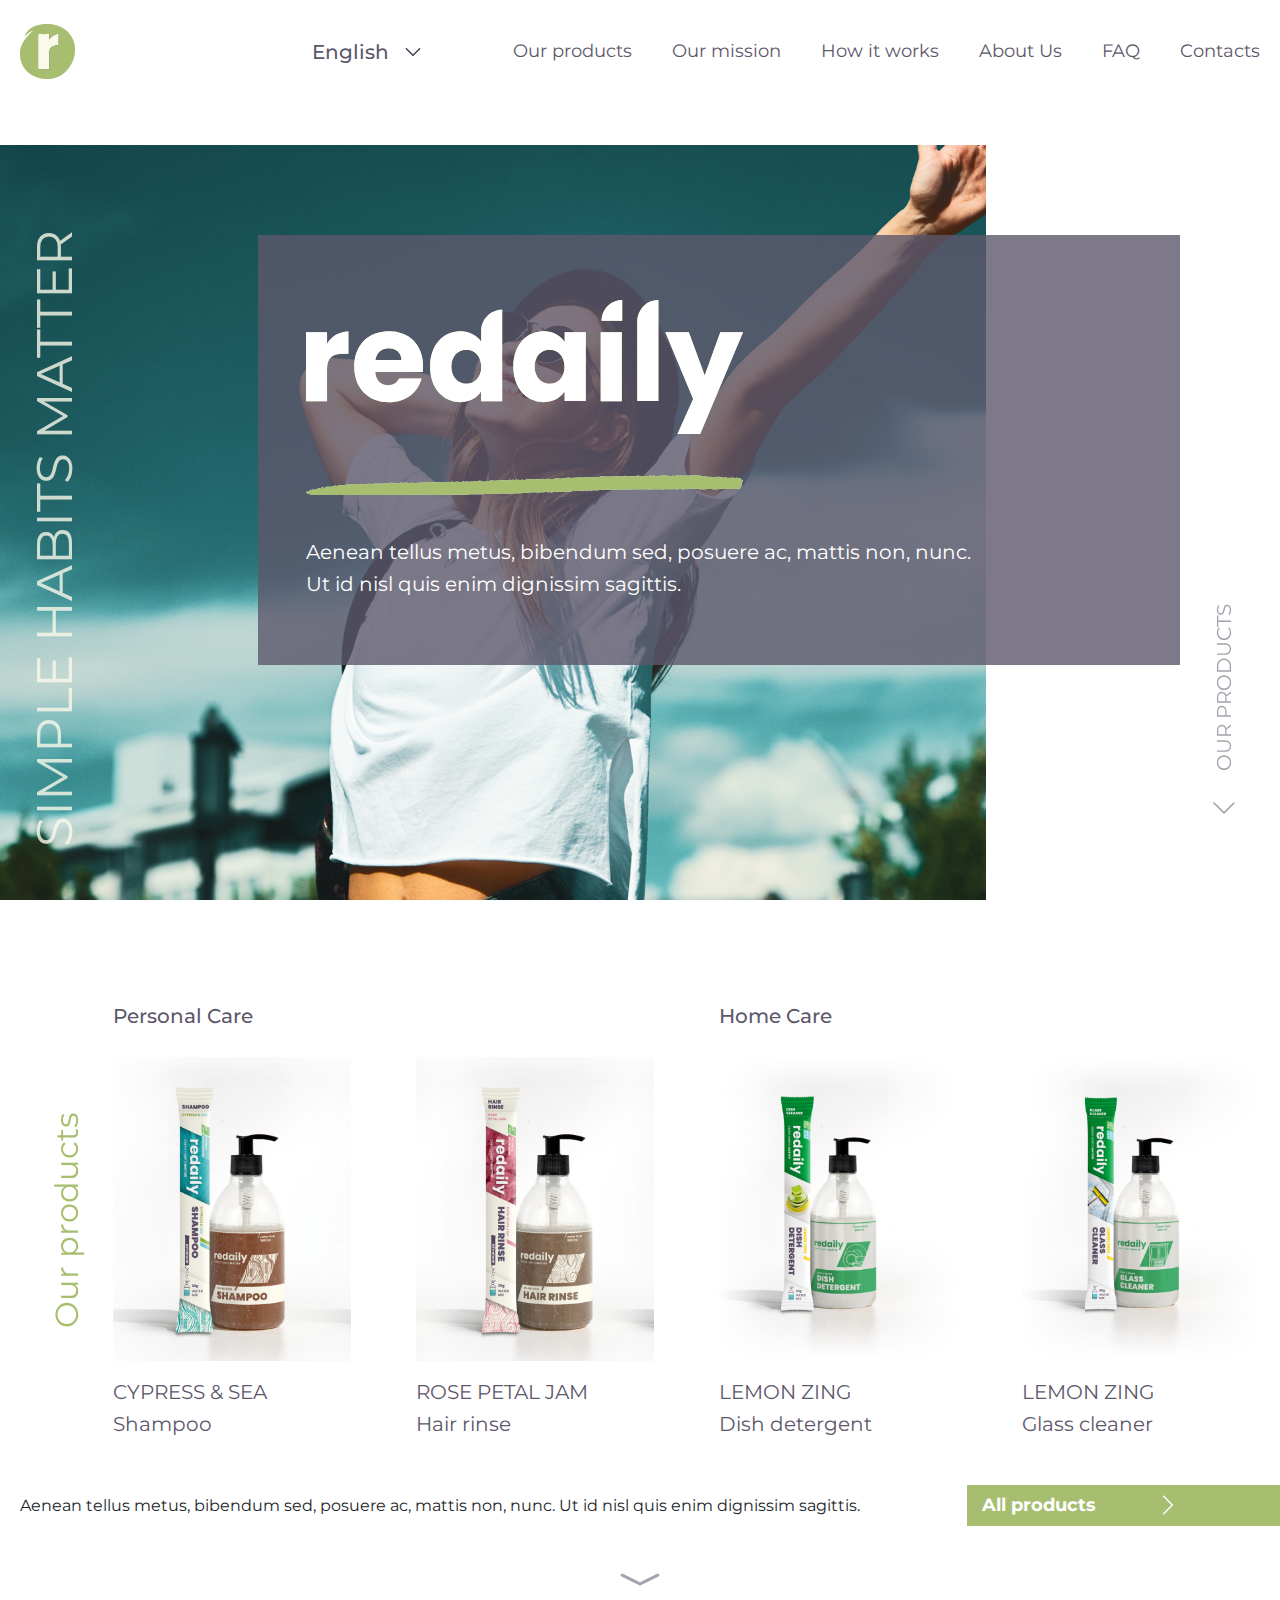
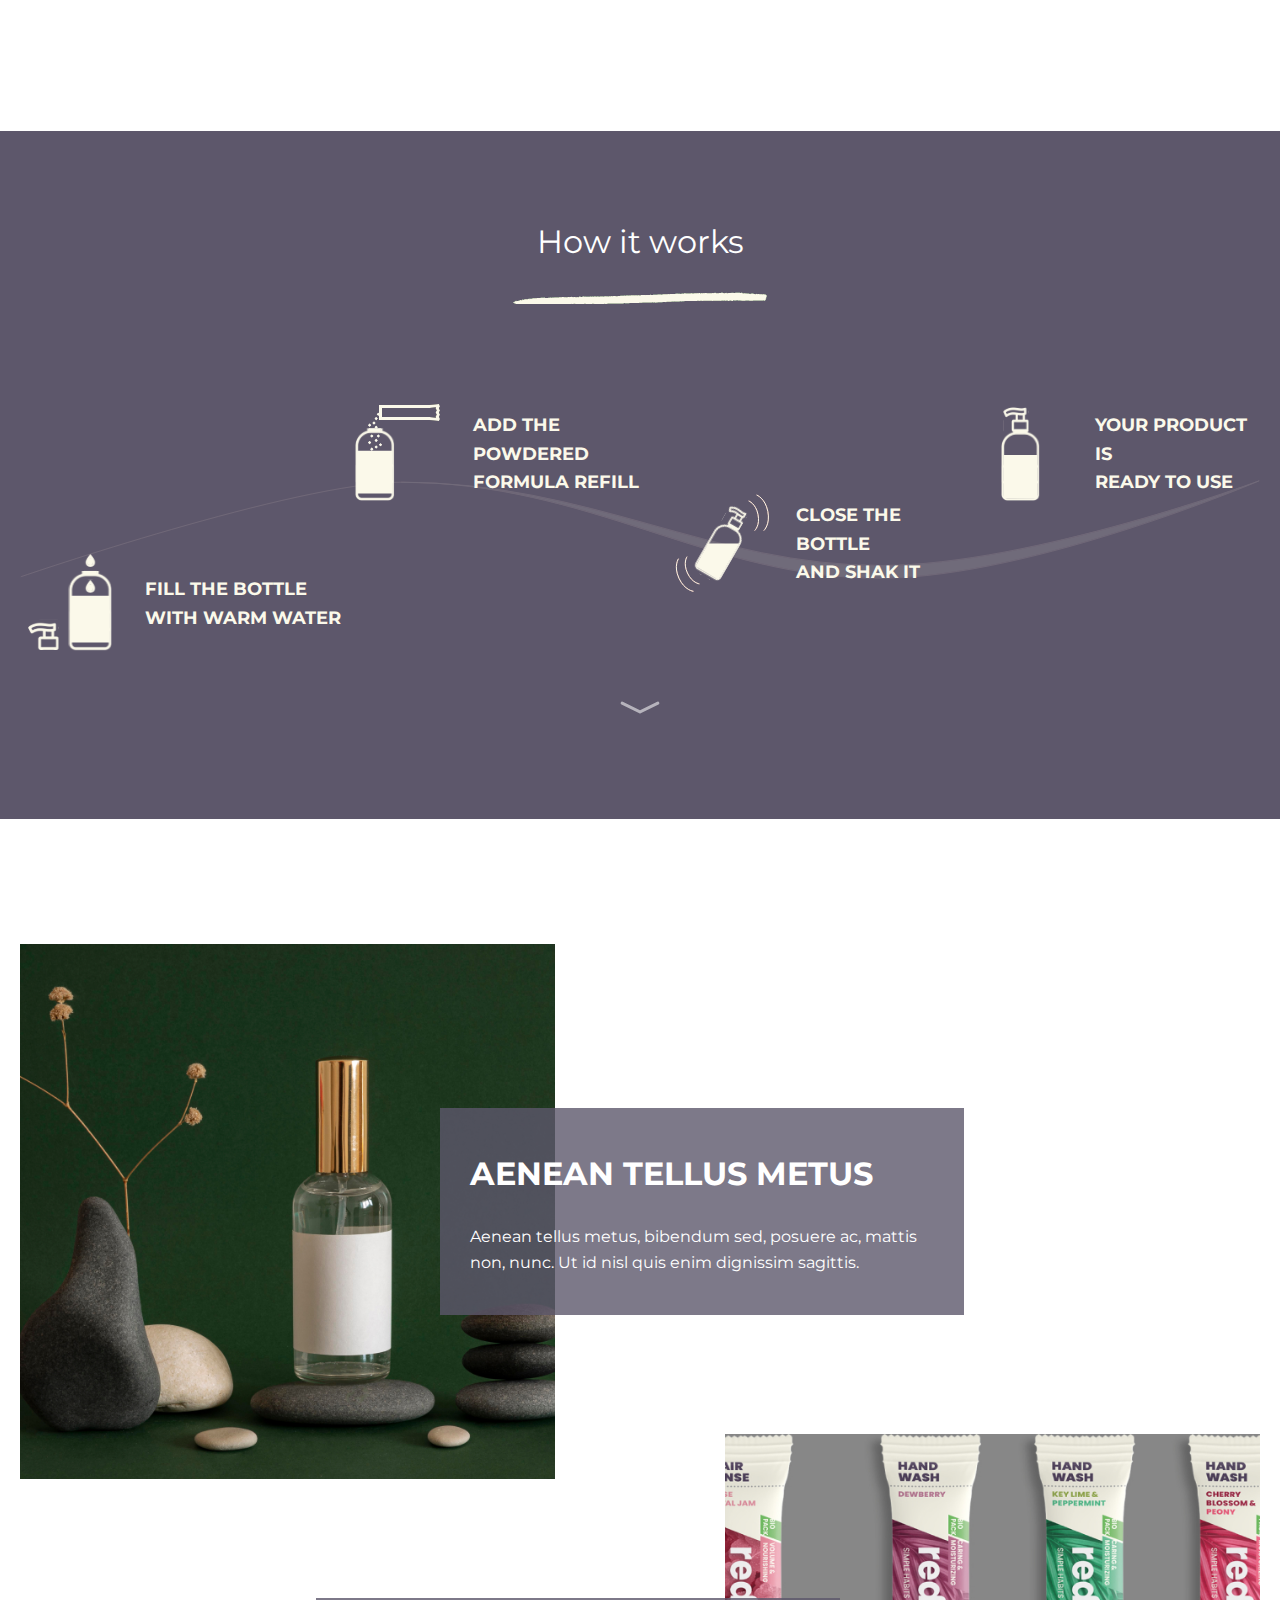
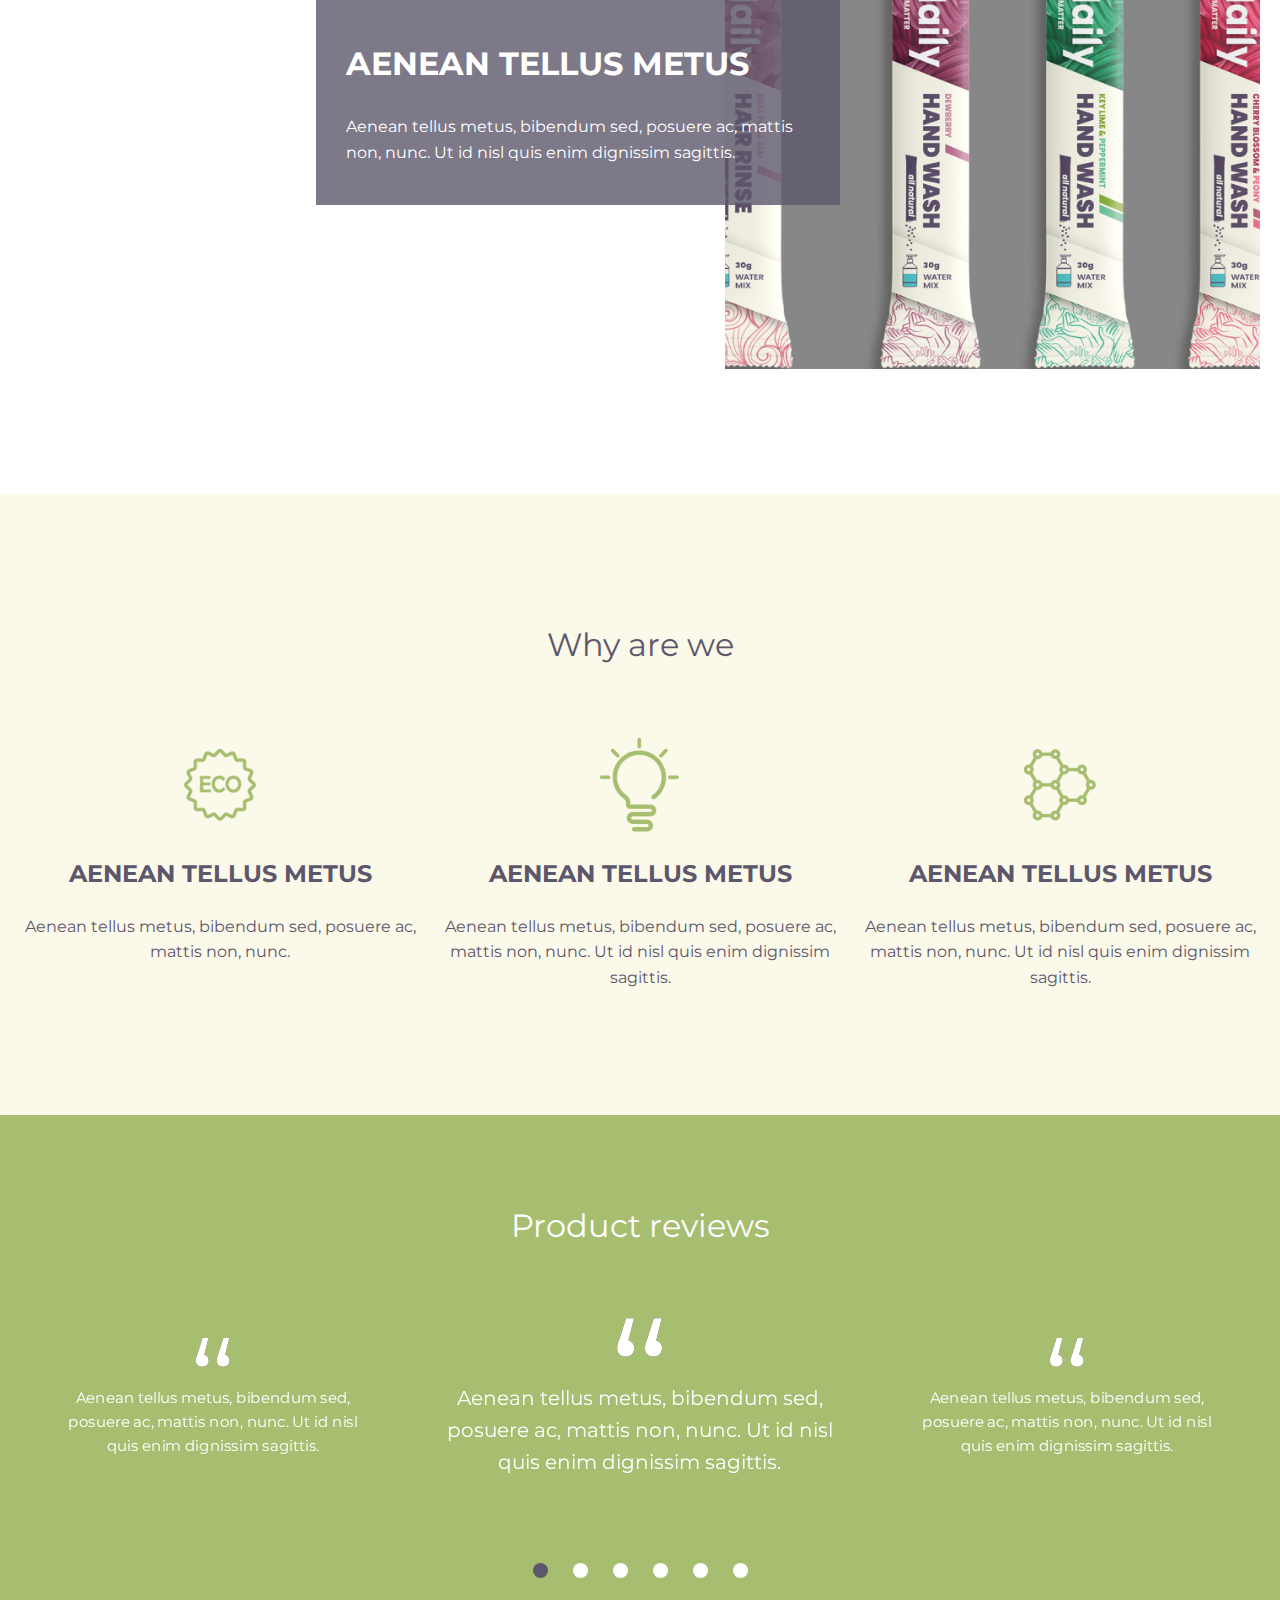
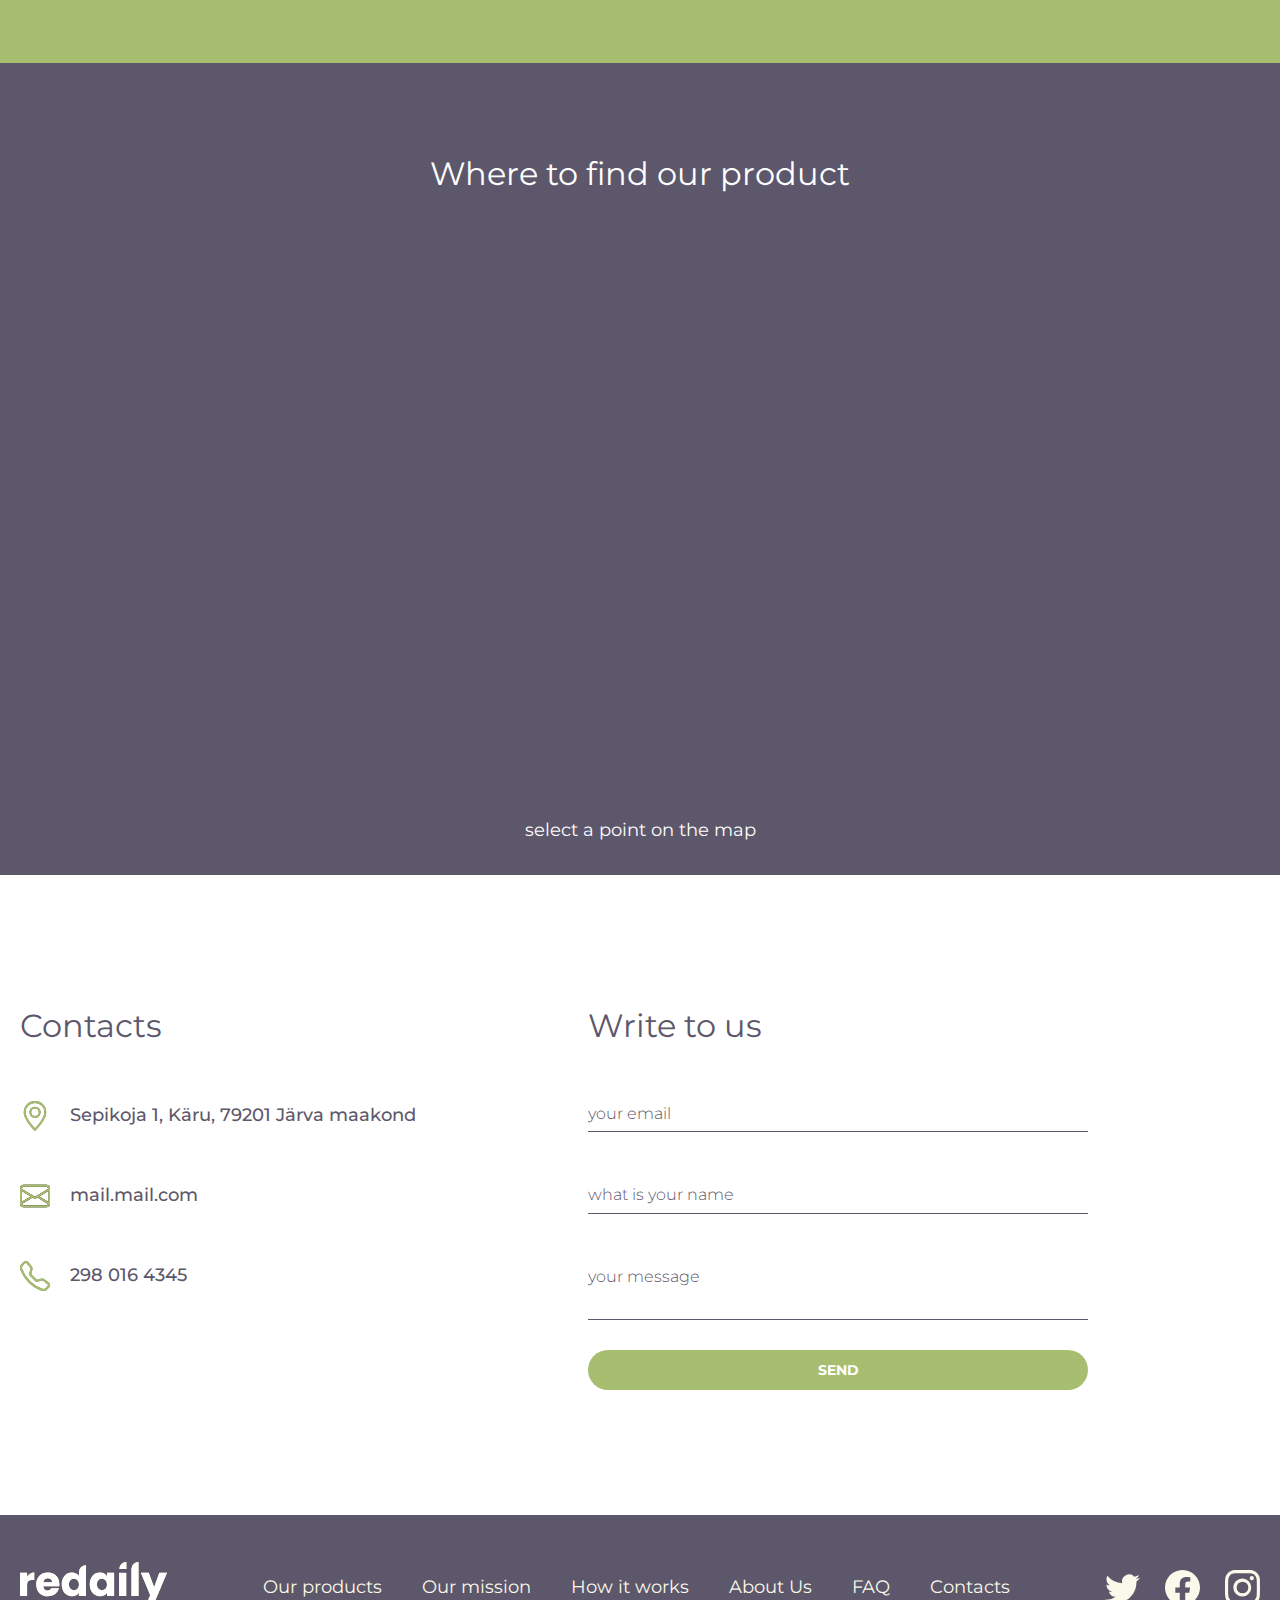
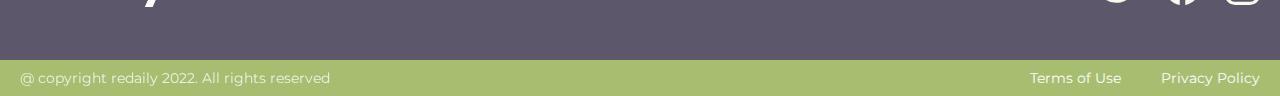
==== commit 75488a4e: "upd: Update #5" ====
--- a/index.html
+++ b/index.html
@@ -330,6 +330,11 @@
 						</svg>
 					</a>
 				</div>
+				<a href="#hiw-info" class="our-products__scroll">
+					<svg class="our-products__scroll-icon">
+						<use xlink:href="img/sprite.svg#icon-scroll"></use>
+					</svg>
+				</a>
 			</div>
 		</div>
 		<!-- end of our products -->
@@ -365,6 +370,11 @@
 						<h3 class="hiw-info__title">Your product is <br>ready to use</h3>
 					</article>
 				</div>
+				<a href="#promo" class="hiw-info__scroll">
+					<svg class="hiw-info__scroll-icon">
+						<use xlink:href="img/sprite.svg#icon-scroll"></use>
+					</svg>
+				</a>
 			</div>
 		</section>
 		<!-- end of hiw info -->
--- a/css/app.min.css
+++ b/css/app.min.css
@@ -1 +1 @@
-body{position:relative;overflow-x:hidden;font-family:"Montserrat",sans-serif;font-size:16px;font-weight:normal;line-height:1.6}ul,ol,li{display:block;padding:0;margin:0;list-style:none}h1,h2,h3,h4,h5,h6{margin:0;font-weight:normal;line-height:1.6}p{margin:0}a{display:inline-block;color:#000;text-decoration:none;-webkit-transition:all .25s ease-in-out;-o-transition:all .25s ease-in-out;transition:all .25s ease-in-out}a:hover{text-decoration:none;color:#000}a:active{color:#000}input[type=number]{-moz-appearance:textfield}input[type=number]::-webkit-outer-spin-button,input[type=number]::-webkit-inner-spin-button{display:none;-webkit-appearance:none;appearance:none;margin:0}input:-webkit-autofill{-webkit-animation-name:autofill;-webkit-animation-fill-mode:both}picture{display:block}picture>img{display:block;width:100%;height:100%;-o-object-fit:cover;object-fit:cover}img{max-width:100%}svg{-webkit-transition:all .25s ease-in-out;-o-transition:all .25s ease-in-out;transition:all .25s ease-in-out}.scroll-disabled{overflow:hidden}.container{margin:0 auto;padding:0 20px;max-width:1560px;width:100%}.input{-webkit-appearance:none;-moz-appearance:none;appearance:none;display:block;padding:0 0 5px 0;width:100%;font-size:16px;font-weight:300;color:#000;background:rgba(0,0,0,0);border:none;border-bottom:1px solid #5d576b;border-radius:0}.input::-webkit-input-placeholder{color:#5d576b}.input::-moz-placeholder{color:#5d576b}.input:-ms-input-placeholder{color:#5d576b}.input::-ms-input-placeholder{color:#5d576b}.input::placeholder{color:#5d576b}.input:focus{outline:none}@media screen and (max-width: 767px){.input{font-size:14px}}.textarea{-webkit-appearance:none;-moz-appearance:none;appearance:none;resize:none;display:block;padding:0 0 5px 0;width:100%;font-size:16px;font-weight:300;color:#000;background:rgba(0,0,0,0);border:none;border-bottom:1px solid #5d576b;border-radius:0}.textarea::-webkit-input-placeholder{color:#5d576b}.textarea::-moz-placeholder{color:#5d576b}.textarea:-ms-input-placeholder{color:#5d576b}.textarea::-ms-input-placeholder{color:#5d576b}.textarea::placeholder{color:#5d576b}.textarea:focus{outline:none}@media screen and (max-width: 767px){.textarea{font-size:14px}}.btn{display:block;padding:13px 20px;font-size:14px;font-weight:bold;line-height:1;text-align:center;text-transform:uppercase;color:#fff;background:#a7be71;border:none;border-radius:20px}.c-socials{display:-webkit-box;display:-ms-flexbox;display:flex;-webkit-box-align:center;-ms-flex-align:center;align-items:center}.c-socials--green .c-socials__icon{color:#a7be71}.c-socials__item+.c-socials__item{margin-left:25px}@media screen and (min-width: 1024px)and (max-width: 1199px){.c-socials__item+.c-socials__item{margin-left:20px}}.c-socials__link{display:-webkit-box;display:-ms-flexbox;display:flex;-webkit-box-align:center;-ms-flex-align:center;align-items:center;-webkit-box-pack:center;-ms-flex-pack:center;justify-content:center;min-width:35px;width:35px;height:35px}@media screen and (min-width: 1024px)and (max-width: 1199px){.c-socials__link{min-width:25px;width:25px;height:25px}}@media screen and (max-width: 767px){.c-socials__link{min-width:30px;width:30px;height:30px}}.c-socials__icon{min-width:35px;width:35px;height:35px;color:#fbf9ea}@media screen and (min-width: 1024px)and (max-width: 1199px){.c-socials__icon{min-width:25px;width:25px;height:25px}}@media screen and (max-width: 767px){.c-socials__icon{min-width:30px;width:30px;height:30px}}.c-contacts__item+.c-contacts__item{margin-top:50px}@media screen and (max-width: 767px){.c-contacts__item+.c-contacts__item{margin-top:25px}}.c-contacts__link{display:-webkit-box;display:-ms-flexbox;display:flex;-webkit-box-align:center;-ms-flex-align:center;align-items:center;margin:0;font-size:18px;font-weight:500;color:#5d576b}.c-contacts__link:hover{color:#5d576b}@media screen and (hover: hover){.c-contacts__link[href]:hover{color:#a7be71}}@media screen and (max-width: 767px){.c-contacts__link{font-size:14px}}.c-contacts__icon{margin-right:20px;min-width:30px;width:30px;height:30px;color:#a7be71}@media screen and (max-width: 767px){.c-contacts__icon{margin-right:15px}}.c-accordeon__item{background:#fbf9ea;-webkit-box-shadow:0px 4px 12px rgba(0,0,0,.12);box-shadow:0px 4px 12px rgba(0,0,0,.12);-webkit-transition:all .2s linear;-o-transition:all .2s linear;transition:all .2s linear}.c-accordeon__item.is--open{background:rgba(0,0,0,0);-webkit-box-shadow:none;box-shadow:none}.c-accordeon__item.is--open .c-accordeon__trigger::after{-webkit-transform:rotate(180deg);-ms-transform:rotate(180deg);transform:rotate(180deg)}.c-accordeon__item+.c-accordeon__item{margin-top:25px}@media screen and (max-width: 767px){.c-accordeon__item+.c-accordeon__item{margin-top:20px}}.c-accordeon__trigger{display:-webkit-box;display:-ms-flexbox;display:flex;-webkit-box-align:center;-ms-flex-align:center;align-items:center;-webkit-box-pack:justify;-ms-flex-pack:justify;justify-content:space-between;padding:10px 21.5px 10px 15px;font-size:16px;font-weight:500;color:#5d576b;-webkit-user-select:none;-moz-user-select:none;-ms-user-select:none;user-select:none;cursor:pointer}.c-accordeon__trigger::after{content:"";display:block;margin-left:20px;width:13px;height:13px;background-image:url(../img/sprite.svg#icon-caret-green);background-repeat:no-repeat;background-size:contain;background-position:center center;-webkit-transition:all .2s linear;-o-transition:all .2s linear;transition:all .2s linear}@media screen and (max-width: 767px){.c-accordeon__trigger{padding:10px 16.5px 10px 10px}}.c-accordeon__wrapper{display:none;padding:15px 15px}@media screen and (max-width: 767px){.c-accordeon__wrapper{padding:10px 15px}}.header{position:absolute;top:0;right:0;left:0;z-index:100;padding:40px 0;width:100%;-webkit-transition:all .05s ease-in-out;-o-transition:all .05s ease-in-out;transition:all .05s ease-in-out}.header--white .language__btn{color:#fff}.header--white .language__btn::after{background-image:url(../img/sprite.svg#icon-caret)}.header--white .nav__link{color:#fff}.header--white .nav__link:hover{color:#fff}.header--white .hamburger{color:#fff}.header--white .hamburger .hamburger__inner{background:#fff}.header--white .hamburger--active .hamburger__inner{background:#000}.header--active{background:#fff;-webkit-transition:all .25s ease-in-out .25s;-o-transition:all .25s ease-in-out .25s;transition:all .25s ease-in-out .25s}.header--active .header__language{opacity:1;pointer-events:all;-webkit-transition:all .25s ease-in-out .25s;-o-transition:all .25s ease-in-out .25s;transition:all .25s ease-in-out .25s}.header--active .language__btn{color:#000}.header--active .language__btn::after{background-image:url(../img/sprite.svg#icon-caret-black)}@media screen and (max-width: 1199px){.header{z-index:1001;padding:22px 0}}.header__wrapper{display:-webkit-box;display:-ms-flexbox;display:flex;-webkit-box-align:center;-ms-flex-align:center;align-items:center;-webkit-box-pack:justify;-ms-flex-pack:justify;justify-content:space-between}.header__logotype{max-width:65px;height:65px}.header__logotype img{display:block;width:100%;height:100%;-o-object-fit:contain;object-fit:contain}@media screen and (min-width: 1024px)and (max-width: 1199px){.header__logotype{max-width:45px;height:45px}}@media screen and (max-width: 1023px){.header__logotype{max-width:30px;height:30px}}@media screen and (max-width: 1199px){.header__language{opacity:0;pointer-events:none;-webkit-transition:all .05s ease-in-out;-o-transition:all .05s ease-in-out;transition:all .05s ease-in-out}}.header__group{display:-webkit-box;display:-ms-flexbox;display:flex;-webkit-box-align:center;-ms-flex-align:center;align-items:center}@media screen and (max-width: 1199px){.header__group{display:none}}.header__nav{margin-left:132px}@media screen and (min-width: 1200px)and (max-width: 1399px){.header__nav{margin-left:80px}}.language{position:relative}@media screen and (hover: hover){.language:hover .language__dropdown{display:block}}@media screen and (hover: none){.language--active .language__dropdown{display:block}}@media screen and (min-width: 1200px){.language--mobile{display:none}}@media screen and (min-width: 768px)and (max-width: 1199px){.language{margin-left:auto;margin-right:218px}}@media screen and (max-width: 767px){.language{position:absolute;left:50%;-webkit-transform:translateX(-50%);-ms-transform:translateX(-50%);transform:translateX(-50%)}.language--desktop{display:none}}.language__btn{display:-webkit-box;display:-ms-flexbox;display:flex;-webkit-box-align:center;-ms-flex-align:center;align-items:center;-webkit-box-pack:center;-ms-flex-pack:center;justify-content:center;margin:0 auto;padding:0 12px;width:-webkit-fit-content;width:-moz-fit-content;width:fit-content;font-size:20px;font-weight:500;text-align:center;color:#5d576b;background:rgba(0,0,0,0);border:none;border-radius:0;-webkit-user-select:none;-moz-user-select:none;-ms-user-select:none;user-select:none;cursor:pointer}.language__btn::after{content:"";display:block;margin-left:16px;width:16px;height:16px;background-image:url(../img/sprite.svg#icon-caret-black);background-repeat:no-repeat;background-size:contain;background-position:center center}.language__btn:focus{outline:none}@media screen and (max-width: 767px){.language__btn{display:block}.language__btn::after{position:absolute;bottom:-14px;left:50%;-webkit-transform:translateX(-50%);-ms-transform:translateX(-50%);transform:translateX(-50%);margin:0;min-width:13px;width:13px;height:13px;background-image:url(../img/sprite.svg#icon-caret-green)}}.language__dropdown{position:absolute;right:0;bottom:0;z-index:100;display:none;padding-top:6px;-webkit-transform:translateY(100%);-ms-transform:translateY(100%);transform:translateY(100%);min-width:100%}@media screen and (hover: hover){.language__dropdown:hover{display:block}}@media screen and (max-width: 767px){.language__dropdown{bottom:2px}}.language__wrapper{overflow-x:hidden;overflow-y:auto;max-height:196px;background:#fff;border-radius:10px}.language__list{list-style:none}.language__item{display:block;width:100%;list-style:none}.language__elem{display:-webkit-box;display:-ms-flexbox;display:flex;-webkit-box-align:center;-ms-flex-align:center;align-items:center;padding:8px 12px;width:100%;height:100%;font-size:18px;font-weight:500;text-align:left;text-decoration:none;color:#5d576b;background:rgba(0,0,0,0);border:none;border-radius:5px}.language__elem:focus{outline:none}.language__elem:hover{text-decoration:none}.nav__list{display:-webkit-box;display:-ms-flexbox;display:flex;-webkit-box-align:center;-ms-flex-align:center;align-items:center}@media screen and (max-width: 1199px){.nav__list{-webkit-box-orient:vertical;-webkit-box-direction:normal;-ms-flex-direction:column;flex-direction:column}}.nav__item--white .nav__link{color:#fff}.nav__item+.nav__item{margin-left:40px}@media screen and (max-width: 1199px){.nav__item+.nav__item{margin-top:50px;margin-left:0}}.nav__link{display:block;font-size:18px;font-weight:normal;color:#5d576b}@media screen and (max-width: 1199px){.nav__link{font-size:20px;font-weight:500;color:#818181}}.hamburger{position:relative;display:-webkit-box;display:-ms-flexbox;display:flex;-webkit-box-align:center;-ms-flex-align:center;align-items:center;-webkit-box-pack:center;-ms-flex-pack:center;justify-content:center;padding:0;font-size:12px;font-weight:normal;color:#000;background:rgba(0,0,0,0);border:none;border-radius:0}.hamburger:focus{outline:none}.hamburger--active .hamburger__title{opacity:0}.hamburger--active .hamburger__inner:first-child{top:7px;-webkit-transform:rotate(45deg);-ms-transform:rotate(45deg);transform:rotate(45deg)}.hamburger--active .hamburger__inner:nth-child(2){opacity:0}.hamburger--active .hamburger__inner:last-child{top:7px;-webkit-transform:rotate(-45deg);-ms-transform:rotate(-45deg);transform:rotate(-45deg)}@media screen and (min-width: 1200px){.hamburger{display:none}}@media screen and (max-width: 1199px){.hamburger--white{color:#fff}.hamburger--white .hamburger__inner{background:#fff}.hamburger--active .hamburger__inner{background:#000}}.hamburger__title{-webkit-transition:opacity .25s ease-in-out;-o-transition:opacity .25s ease-in-out;transition:opacity .25s ease-in-out}.hamburger__group{position:relative;margin-left:10px;min-width:22px;width:22px;height:16px}.hamburger__inner{display:block;position:absolute;right:0;left:0;width:100%;height:2px;background:#000;border-radius:10px;-webkit-transition:all .25s ease-in-out;-o-transition:all .25s ease-in-out;transition:all .25s ease-in-out}.hamburger__inner:first-child{top:0}.hamburger__inner:nth-child(2){top:7px}.hamburger__inner:last-child{top:14px}.mobile-menu{position:fixed;top:0;right:0;bottom:0;z-index:1000;-webkit-transform:translateX(104%);-ms-transform:translateX(104%);transform:translateX(104%);overflow:hidden;display:-webkit-box;display:-ms-flexbox;display:flex;-webkit-box-orient:vertical;-webkit-box-direction:normal;-ms-flex-direction:column;flex-direction:column;-webkit-box-pack:justify;-ms-flex-pack:justify;justify-content:space-between;padding:22px 20px 40px;max-width:448px;width:100%;height:100%;background:#fff;-webkit-box-shadow:0px 3px 15px rgba(0,0,0,.07);box-shadow:0px 3px 15px rgba(0,0,0,.07);-webkit-transition:all .25s ease-in-out;-o-transition:all .25s ease-in-out;transition:all .25s ease-in-out}.mobile-menu--active{-webkit-transform:translateX(0);-ms-transform:translateX(0);transform:translateX(0)}.mobile-menu--active .mobile-menu__nav,.mobile-menu--active .mobile-menu__bottom{opacity:1;-webkit-transition:all .25s ease-in-out .25s;-o-transition:all .25s ease-in-out .25s;transition:all .25s ease-in-out .25s}@media screen and (min-width: 1200px){.mobile-menu{display:none}}@media screen and (max-width: 767px){.mobile-menu{max-width:100%}}.mobile-menu__wrapper{overflow-x:hidden;overflow-y:auto;max-height:100%}.mobile-menu__top{display:-webkit-box;display:-ms-flexbox;display:flex;-webkit-box-align:center;-ms-flex-align:center;align-items:center;-webkit-box-pack:center;-ms-flex-pack:center;justify-content:center;opacity:0;-webkit-transition:all .25s ease-in-out;-o-transition:all .25s ease-in-out;transition:all .25s ease-in-out}.mobile-menu__nav{margin-top:65px;padding-top:60px;opacity:0;border-top:1px solid #a7be71;-webkit-transition:all .25s ease-in-out;-o-transition:all .25s ease-in-out;transition:all .25s ease-in-out}.mobile-menu__bottom{display:block;margin-top:60px;padding-top:40px;opacity:0;text-align:center;border-top:1px solid #a7be71;-webkit-transition:all .25s ease-in-out;-o-transition:all .25s ease-in-out;transition:all .25s ease-in-out}.mobile-menu__title{display:block;margin-bottom:20px;font-size:20px;font-weight:500}.mobile-menu__socials{-webkit-box-pack:center;-ms-flex-pack:center;justify-content:center}.mobile-menu-overlay{position:fixed;top:0;right:0;bottom:0;left:0;z-index:999;display:block;visibility:hidden;width:100%;height:100%;opacity:0;background:rgba(38,38,38,.55);pointer-events:none;-webkit-transition:all .25s ease-in-out;-o-transition:all .25s ease-in-out;transition:all .25s ease-in-out}.mobile-menu-overlay--active{visibility:visible;opacity:1;pointer-events:all}@media screen and (min-width: 1200px){.mobile-menu-overlay{display:none}}@media screen and (max-width: 767px){.mobile-menu-overlay{display:none}}.footer--mt{margin-top:5px}.footer__main{padding:47.5px 0;color:#fff;background:#5d576b}@media screen and (max-width: 767px){.footer__main{padding:30px 0 20px}}.footer__bottom{padding:7px 0;color:#fff;background:#a7be71}@media screen and (max-width: 767px){.footer__bottom{padding:2px 0}}.footer__wrapper{display:-webkit-box;display:-ms-flexbox;display:flex;-webkit-box-align:center;-ms-flex-align:center;align-items:center;-webkit-box-pack:justify;-ms-flex-pack:justify;justify-content:space-between}@media screen and (max-width: 767px){.footer__wrapper{-webkit-box-orient:vertical;-webkit-box-direction:normal;-ms-flex-direction:column;flex-direction:column}}.footer__logotype{max-width:147px;width:100%;height:50px}.footer__logotype img{display:block;width:100%;height:100%;-o-object-fit:contain;object-fit:contain}@media screen and (max-width: 767px){.footer__logotype{max-width:178px;height:67px}}@media screen and (max-width: 1023px){.footer__nav{display:none}}@media screen and (max-width: 767px){.footer__socials{margin-top:25px}}.footer__copyright{font-size:14px;font-weight:normal;opacity:.8}@media screen and (max-width: 767px){.footer__copyright{font-size:10px;text-align:center}}.footer__list{display:-webkit-box;display:-ms-flexbox;display:flex;-webkit-box-align:center;-ms-flex-align:center;align-items:center;margin-left:40px}@media screen and (min-width: 768px){.footer__list--mobile{display:none}}@media screen and (max-width: 767px){.footer__list{-webkit-box-orient:vertical;-webkit-box-direction:normal;-ms-flex-direction:column;flex-direction:column;margin-top:20px;margin-left:0}.footer__list--desktop{display:none}}.footer__item+.footer__item{margin-left:40px}@media screen and (max-width: 767px){.footer__item+.footer__item{margin-top:10px;margin-left:0}}.footer__link{display:block;font-size:14px;font-weight:normal;color:#fff}.footer__link:hover{color:#fff}@media screen and (max-width: 767px){.footer__link{font-size:12px}}.footer-nav__list{display:-webkit-box;display:-ms-flexbox;display:flex;-webkit-box-align:center;-ms-flex-align:center;align-items:center}.footer-nav__item+.footer-nav__item{margin-left:40px}@media screen and (min-width: 1024px)and (max-width: 1199px){.footer-nav__item+.footer-nav__item{margin-left:20px}}.footer-nav__link{display:block;font-size:18px;font-weight:normal;color:#fbf9ea}.footer-nav__link:hover{color:#fbf9ea}.section-heading{margin-bottom:65px}.section-heading--underline .section-heading__title::after{content:"";display:block;margin-top:25px;width:100%;height:12px;background-image:url(../img/underline.svg);background-repeat:no-repeat;background-size:contain;background-position:center center}.section-heading--white .section-heading__title{color:#fff}.section-heading--underline.section-heading--white .section-heading__title::after{background-image:url(../img/underline-white.svg)}@media screen and (min-width: 1024px){.section-heading--mobile{display:none}}@media screen and (max-width: 767px){.section-heading{margin-bottom:50px}}.section-heading__title{font-size:32px;font-weight:normal;text-align:center;color:#5d576b}@media screen and (max-width: 767px){.section-heading__title{font-size:24px}}.content{font-size:14px;color:#5d576b}.content>*{margin-bottom:20px}.content>*:last-child{margin-bottom:0}@media screen and (max-width: 767px){.content>*{margin-bottom:10px}}.content b,.content strong{font-weight:500}.content h1,.content h2,.content h3,.content h4,.content h5,.content h6{margin-bottom:20px;font-weight:500}.content h1:not(:first-child),.content h2:not(:first-child),.content h3:not(:first-child),.content h4:not(:first-child),.content h5:not(:first-child),.content h6:not(:first-child){margin-top:25px}@media screen and (max-width: 767px){.content h1,.content h2,.content h3,.content h4,.content h5,.content h6{margin-bottom:10px}.content h1:not(:first-child),.content h2:not(:first-child),.content h3:not(:first-child),.content h4:not(:first-child),.content h5:not(:first-child),.content h6:not(:first-child){margin-top:25px}}.content h1{font-size:24px}@media screen and (max-width: 767px){.content h1{font-size:14px}}.content h2{font-size:32px;font-weight:bold;text-transform:uppercase}@media screen and (max-width: 767px){.content h2{font-size:14px}}.content h3,.content h4,.content h5,.content h6{font-size:16px}@media screen and (max-width: 767px){.content h3,.content h4,.content h5,.content h6{font-size:14px}}.content-quote{display:-webkit-box;display:-ms-flexbox;display:flex;-webkit-box-align:center;-ms-flex-align:center;align-items:center;-webkit-box-pack:center;-ms-flex-pack:center;justify-content:center;margin-top:35px;height:600px;background-repeat:no-repeat;background-size:cover;background-position:center center}@media screen and (max-width: 767px){.content-quote{margin:25px -20px 0;padding:20px;height:275px}}.content-quote__text{display:block;margin:0 auto;padding:25px;max-width:581px;width:100%;font-size:24px;font-weight:500;text-align:center;color:#fff;background:rgba(93,87,107,.8)}@media screen and (max-width: 767px){.content-quote__text{padding:7px 5px;max-width:none;font-size:14px}}.main{overflow:hidden}.main__promo-scroll{position:absolute;bottom:80px;right:calc(50% - 780px + 10px);z-index:1;-webkit-transform:rotate(180deg);-ms-transform:rotate(180deg);transform:rotate(180deg);display:-webkit-box;display:-ms-flexbox;display:flex;-webkit-box-align:center;-ms-flex-align:center;align-items:center;font-size:20px;font-weight:normal;white-space:nowrap;text-transform:uppercase;color:#5d576b;opacity:.55;-webkit-writing-mode:vertical-lr;-ms-writing-mode:tb-lr;writing-mode:vertical-lr}.main__promo-scroll svg{margin-bottom:25px;-webkit-transform:rotate(180deg);-ms-transform:rotate(180deg);transform:rotate(180deg);width:24px;height:24px;color:#5d576b}.main__promo-scroll:hover{color:#5d576b}@media screen and (max-width: 1559px){.main__promo-scroll{right:20px}}@media screen and (max-width: 1199px){.main__promo-scroll{bottom:40px;right:50%;-webkit-transform:translateX(50%);-ms-transform:translateX(50%);transform:translateX(50%);display:-webkit-box;display:-ms-flexbox;display:flex;-webkit-box-orient:vertical;-webkit-box-direction:reverse;-ms-flex-direction:column-reverse;flex-direction:column-reverse;color:#fcfbf0;-webkit-writing-mode:horizontal-tb;-ms-writing-mode:lr-tb;writing-mode:horizontal-tb}.main__promo-scroll svg{-webkit-transform:none;-ms-transform:none;transform:none;margin-top:15px;margin-bottom:0;color:#fcfbf0}.main__promo-scroll:hover{color:#fcfbf0}}@media screen and (max-width: 1023px){.main__promo-scroll{font-size:14px}}.main__wrapper{position:relative;padding:400px 0 500px;min-height:100vh}@media screen and (max-width: 1199px){.main__wrapper{display:-webkit-box;display:-ms-flexbox;display:flex;-webkit-box-orient:vertical;-webkit-box-direction:normal;-ms-flex-direction:column;flex-direction:column;-webkit-box-pack:center;-ms-flex-pack:center;justify-content:center;padding:180px 0}}.main__img{position:absolute;top:0;left:0;bottom:0;margin-left:calc(50% - 50vw);max-width:986px;width:100%;height:100%}.main__img::after{content:"";position:absolute;top:0;left:0;max-width:986px;width:100%;height:145px;background:#fff}.main__img img{display:block;width:100%;height:100%;-o-object-fit:cover;object-fit:cover}@media screen and (min-width: 1024px)and (max-width: 1199px){.main__img::after{height:89px}}@media screen and (max-width: 1199px){.main__img{margin:0 -20px;max-width:none;width:calc(100% + 40px)}.main__img::before{content:"";position:absolute;top:0;right:0;bottom:0;left:0;display:block;width:100%;height:100%;background:-webkit-gradient(linear, left bottom, left top, from(rgba(83, 69, 94, 0.5)), to(rgba(83, 69, 94, 0.5)));background:-o-linear-gradient(bottom, rgba(83, 69, 94, 0.5), rgba(83, 69, 94, 0.5));background:linear-gradient(0deg, rgba(83, 69, 94, 0.5), rgba(83, 69, 94, 0.5))}.main__img::after{display:none}}.main__body{position:absolute;top:50%;right:180px;z-index:10;-webkit-transform:translateY(-50%);-ms-transform:translateY(-50%);transform:translateY(-50%);display:block;padding:65px 48px;max-width:922px;width:100%;color:#fff;background:rgba(93,87,107,.8)}@media screen and (min-width: 1200px)and (max-width: 1399px){.main__body{right:80px}}@media screen and (max-width: 1199px){.main__body{position:static;-webkit-transform:none;-ms-transform:none;transform:none;background:rgba(0,0,0,0)}}@media screen and (min-width: 768px)and (max-width: 1199px){.main__body{padding:65px 48px 65px 85px}}@media screen and (max-width: 1023px){.main__body{max-width:none;text-align:center}}@media screen and (max-width: 767px){.main__body{padding:20px}}.main__title{max-width:695px;width:100%;font-size:50px;font-weight:bold}.main__title::after{content:"";display:block;margin-top:40px;max-width:437px;width:100%;height:22px;background-image:url(../img/underline.svg);background-repeat:no-repeat;background-size:contain;background-position:center center}.main__title+.main__description{margin-top:40px}.main__logo{display:block;max-width:437px;width:100%;height:134px}.main__logo::after{content:"";display:block;margin-top:40px;width:100%;height:22px;background-image:url(../img/underline.svg);background-repeat:no-repeat;background-size:contain;background-position:center center}.main__logo img{display:block;width:100%;height:100%;-o-object-fit:contain;object-fit:contain}@media screen and (max-width: 1023px){.main__logo{margin:0 auto}}@media screen and (max-width: 767px){.main__logo{max-width:196px;height:60px}.main__logo::after{margin-top:20px;height:12px}}.main__description{margin-top:102px;font-size:20px;font-weight:normal}@media screen and (max-width: 767px){.main__description{margin-top:52px;font-size:15px}}.main__promo-title{position:absolute;top:230px;left:calc(50% - 780px + 10px);z-index:1;-webkit-transform:rotate(180deg);-ms-transform:rotate(180deg);transform:rotate(180deg);font-size:50px;font-weight:normal;white-space:nowrap;text-transform:uppercase;color:#fbf9ea;opacity:.8;-webkit-writing-mode:vertical-lr;-ms-writing-mode:tb-lr;writing-mode:vertical-lr}.main__promo-title--green{text-transform:lowercase;color:#a7be71}@media screen and (max-width: 1559px){.main__promo-title{left:-5px}}@media screen and (max-width: 1199px){.main__promo-title{left:-15px}}@media screen and (min-width: 768px)and (max-width: 1023px){.main__promo-title{top:400px;font-size:24px}.main__promo-title--green{top:300px;font-size:50px;opacity:.35}}@media screen and (max-width: 767px){.main__promo-title{top:40%;left:3px;font-size:15px}.main__promo-title--green{top:30%;left:-30px;font-size:50px;opacity:.35}}.why-are{padding:125px 0;background:#fbf9ea}@media screen and (min-width: 768px)and (max-width: 1199px){.why-are{padding:75px 0}}@media screen and (max-width: 767px){.why-are{padding:50px 0}}.why-are__wrapper{display:-webkit-box;display:-ms-flexbox;display:flex;-ms-flex-pack:distribute;justify-content:space-around}@media screen and (max-width: 767px){.why-are__wrapper{-webkit-box-orient:vertical;-webkit-box-direction:normal;-ms-flex-direction:column;flex-direction:column;-webkit-box-align:center;-ms-flex-align:center;align-items:center}}.why-are__item{max-width:400px;width:100%;text-align:center}@media screen and (max-width: 767px){.why-are__item{max-width:281px}}.why-are__item+.why-are__item{margin-left:20px}@media screen and (max-width: 767px){.why-are__item+.why-are__item{margin-top:50px;margin-left:0}}.why-are__img{margin:0 auto 20px;max-width:100px;min-width:100px;height:100px}.why-are__img img{display:block;width:100%;height:100%;-o-object-fit:contain;object-fit:contain}@media screen and (min-width: 768px)and (max-width: 1023px){.why-are__img{margin:0 auto 10px;max-width:80px;min-width:80px;height:80px}}@media screen and (max-width: 767px){.why-are__img{margin:0 auto 5px;max-width:65px;min-width:65px;height:65px}}.why-are__title{font-size:24px;font-weight:bold;text-transform:uppercase;color:#5d576b}@media screen and (min-width: 768px)and (max-width: 1023px){.why-are__title{font-size:20px}}@media screen and (max-width: 767px){.why-are__title{font-size:14px}}.why-are__description{margin-top:20px;font-size:16px;font-weight:normal;color:#5d576b}@media screen and (min-width: 768px)and (max-width: 1023px){.why-are__description{margin-top:10px;font-size:14px}}@media screen and (max-width: 767px){.why-are__description{margin-top:5px;font-size:14px}}.find{padding:85px 0 30px;color:#fff;background:#5d576b}@media screen and (max-width: 767px){.find{padding:50px 0}}.find__map{display:block;width:100%;height:532px}.find__map iframe{width:100% !important;height:100% !important}@media screen and (max-width: 767px){.find__map{height:540px}}.find__help{display:block;margin-top:20px;font-size:18px;font-weight:normal;text-align:center}@media screen and (max-width: 767px){.find__help{margin-top:10px;font-size:14px}}.write-us{padding:125px 0}@media screen and (min-width: 768px)and (max-width: 1199px){.write-us{padding:75px 0}}@media screen and (max-width: 767px){.write-us{padding:50px 0}}.write-us__wrapper{display:-webkit-box;display:-ms-flexbox;display:flex}@media screen and (max-width: 1023px){.write-us__wrapper{-webkit-box-orient:vertical;-webkit-box-direction:normal;-ms-flex-direction:column;flex-direction:column;-webkit-box-align:center;-ms-flex-align:center;align-items:center;width:100%}}.write-us__block--main{margin:0 auto}.write-us__block--center{text-align:center}@media screen and (max-width: 1023px){.write-us__block{width:100%}}@media screen and (min-width: 768px)and (max-width: 1023px){.write-us__block{max-width:calc(100% - 40px)}}@media screen and (max-width: 1023px){.write-us__block+.write-us__block{margin-top:50px}}.write-us__title{margin-bottom:50px;font-size:32px;font-weight:normal;color:#5d576b}@media screen and (max-width: 1023px){.write-us__title{text-align:center}}@media screen and (max-width: 767px){.write-us__title{margin-bottom:25px;font-size:24px}}.write-us__form{max-width:500px;min-width:500px;width:100%}@media screen and (max-width: 1023px){.write-us__form{max-width:none;min-width:auto}}.write-us-form__input{width:100%}.write-us-form__input+.write-us-form__input{margin-top:50px}@media screen and (max-width: 767px){.write-us-form__input+.write-us-form__input{margin-top:20px}}.write-us-form__btn{margin-top:30px;width:100%}@media screen and (max-width: 767px){.write-us-form__btn{margin-top:25px}}.product-reviews{padding:85px 0;color:#fff;background:#a7be71}@media screen and (max-width: 767px){.product-reviews{padding:50px 0}}.product-reviews__slider{position:relative;overflow:hidden}.product-reviews__slider .swiper-pagination{display:-webkit-box;display:-ms-flexbox;display:flex;-webkit-box-align:center;-ms-flex-align:center;align-items:center;-webkit-box-pack:center;-ms-flex-pack:center;justify-content:center;margin-top:85px}.product-reviews__slider .swiper-pagination-bullet{display:block;width:15px;height:15px;background:#fff;border-radius:50%;-webkit-transition:background .3s linear;-o-transition:background .3s linear;transition:background .3s linear}.product-reviews__slider .swiper-pagination-bullet+.swiper-pagination-bullet{margin-left:25px}.product-reviews__slider .swiper-pagination-bullet-active{background:#5d576b}@media screen and (min-width: 768px){.product-reviews__slider .swiper-slide-active .product-reviews__slide{-webkit-transform:scale(1);-ms-transform:scale(1);transform:scale(1)}}.product-reviews__slide{margin:0 auto;max-width:453px;width:100%;font-size:20px;font-weight:normal;text-align:center}.product-reviews__slide::before{content:"";margin:0 auto 25px;display:block;min-width:47px;width:47px;height:40px;background-image:url(../img/sprite.svg#icon-quote);background-repeat:no-repeat;background-size:contain;background-position:center center}@media screen and (min-width: 768px){.product-reviews__slide{-webkit-transform:scale(0.75);-ms-transform:scale(0.75);transform:scale(0.75);-webkit-transition:-webkit-transform .3s linear;transition:-webkit-transform .3s linear;-o-transition:transform .3s linear;transition:transform .3s linear;transition:transform .3s linear, -webkit-transform .3s linear}}@media screen and (max-width: 767px){.product-reviews__slide{font-size:14px}.product-reviews__slide::before{margin:0 auto 35px;min-width:68px;width:68px;height:60px}}.faq{padding:180px 0 40px;min-height:100vh;overflow:hidden}@media screen and (max-width: 767px){.faq{padding:80px 0 40px;min-height:60vh}}.faq__promo-title{position:absolute;top:330px;right:calc(50% - 780px + 10px);z-index:-1;-webkit-transform:rotate(180deg);-ms-transform:rotate(180deg);transform:rotate(180deg);font-size:50px;font-weight:normal;white-space:nowrap;text-transform:lowercase;color:#a7be71;opacity:.55;-webkit-writing-mode:vertical-lr;-ms-writing-mode:tb-lr;writing-mode:vertical-lr}@media screen and (max-width: 1559px){.faq__promo-title{right:20px}}@media screen and (max-width: 1199px){.faq__promo-title{top:182px;opacity:.25}}.faq__top{margin:0 auto 50px;max-width:760px;width:100%;text-align:center}@media screen and (max-width: 767px){.faq__top{margin-bottom:100px;text-align:left}}.faq__heading{font-size:50px;font-weight:bold;color:#5d576b}@media screen and (max-width: 767px){.faq__heading{font-size:32px}}.faq__description{margin-top:40px;font-size:20px;font-weight:normal;color:#5d576b}@media screen and (max-width: 767px){.faq__description{margin-top:15px;font-size:15px}}.faq__wrapper{margin:0 auto;max-width:1000px;width:100%}.contacts{position:relative;overflow:hidden;min-height:100vh;padding:320px 0 280px}@media screen and (max-width: 767px){.contacts{padding:154px 0 100px;min-height:60vh}}.contacts__promo-scroll{position:absolute;bottom:80px;right:calc(50% - 780px + 10px);z-index:1;-webkit-transform:rotate(180deg);-ms-transform:rotate(180deg);transform:rotate(180deg);display:-webkit-box;display:-ms-flexbox;display:flex;-webkit-box-align:center;-ms-flex-align:center;align-items:center;font-size:20px;font-weight:normal;white-space:nowrap;text-transform:uppercase;color:#5d576b;opacity:.55;-webkit-writing-mode:vertical-lr;-ms-writing-mode:tb-lr;writing-mode:vertical-lr}.contacts__promo-scroll svg{margin-bottom:25px;-webkit-transform:rotate(180deg);-ms-transform:rotate(180deg);transform:rotate(180deg);width:24px;height:24px;color:#5d576b}.contacts__promo-scroll:hover{color:#5d576b}@media screen and (max-width: 1559px){.contacts__promo-scroll{right:20px}}@media screen and (max-width: 767px){.contacts__promo-scroll{display:none}}.contacts__top{margin-bottom:65px;padding-bottom:65px;border-bottom:2px solid #a7be71}@media screen and (max-width: 767px){.contacts__top{margin-bottom:50px;padding-bottom:0;border-bottom:none}}.contacts__heading{font-size:50px;font-weight:bold;color:#a7be71}@media screen and (max-width: 767px){.contacts__heading{font-size:32px;text-align:center}}.contacts__wrapper{display:-webkit-box;display:-ms-flexbox;display:flex}@media screen and (max-width: 1023px){.contacts__wrapper{-webkit-box-orient:vertical;-webkit-box-direction:normal;-ms-flex-direction:column;flex-direction:column}}@media screen and (max-width: 1023px){.contacts__block{text-align:center}}.contacts__block+.contacts__block{margin-left:120px}@media screen and (max-width: 1023px){.contacts__block+.contacts__block{margin-left:0}}@media screen and (min-width: 768px)and (max-width: 1023px){.contacts__block+.contacts__block{margin-top:65px}}@media screen and (max-width: 767px){.contacts__block+.contacts__block{margin-top:45px}}.contacts__title{margin-bottom:50px;font-size:24px;font-weight:500;color:#5d576b}@media screen and (max-width: 767px){.contacts__title{margin-bottom:20px;font-size:20px}}.contacts__socials .c-socials__item+.c-socials__item{margin-left:35px}@media screen and (min-width: 1024px)and (max-width: 1199px){.contacts__socials .c-socials__item+.c-socials__item{margin-left:35px}}@media screen and (max-width: 1023px){.contacts__socials{-webkit-box-pack:center;-ms-flex-pack:center;justify-content:center}}.main-hiw{position:relative;z-index:1;overflow:hidden}.main-hiw::before{content:"";position:absolute;top:0;right:0;bottom:0;z-index:-1;display:block;min-width:200px;width:200px;height:100%;background-image:url(../img/main-hiw.jpg);background-repeat:no-repeat;background-size:cover;background-position:center center}@media screen and (min-width: 1200px){.main-hiw::after{content:"";position:absolute;top:0;right:0;width:200px;height:145px;background:#fff}}@media screen and (min-width: 768px)and (max-width: 1023px){.main-hiw::before{min-width:150px;width:150px}}@media screen and (max-width: 767px){.main-hiw::before{min-width:114px;width:114px}}.main-hiw__wrapper{display:-webkit-box;display:-ms-flexbox;display:flex;-webkit-box-orient:vertical;-webkit-box-direction:normal;-ms-flex-direction:column;flex-direction:column;-webkit-box-pack:center;-ms-flex-pack:center;justify-content:center;padding:100px 200px 100px 180px;min-height:100vh}@media screen and (min-width: 768px)and (max-width: 1199px){.main-hiw__wrapper{padding:80px 200px 80px 0}}@media screen and (max-width: 767px){.main-hiw__wrapper{padding:80px 114px 80px 0}}.main-hiw__title{font-size:50px;font-weight:bold;color:#5d576b}@media screen and (max-width: 767px){.main-hiw__title{font-size:32px}}.main-hiw__description{margin-top:40px;font-size:20px;font-weight:normal;color:#5d576b}@media screen and (max-width: 767px){.main-hiw__description{margin-top:15px;font-size:15px}}.main-hiw__promo-title{position:absolute;top:50%;right:calc(50% - 780px - 110px);-webkit-transform:rotate(180deg) translateY(50%);-ms-transform:rotate(180deg) translateY(50%);transform:rotate(180deg) translateY(50%);font-size:50px;font-weight:normal;white-space:nowrap;color:#fff;opacity:.5;-webkit-writing-mode:vertical-lr;-ms-writing-mode:tb-lr;writing-mode:vertical-lr}@media screen and (max-width: 1559px){.main-hiw__promo-title{right:85px}}@media screen and (min-width: 768px)and (max-width: 1023px){.main-hiw__promo-title{right:45px}}@media screen and (max-width: 767px){.main-hiw__promo-title{right:20px}}.main-hiw__scroll{position:absolute;left:50%;bottom:40px;z-index:1;-webkit-transform:translateX(-50%);-ms-transform:translateX(-50%);transform:translateX(-50%);display:block;min-width:40px;width:40px;height:40px}.main-hiw__scroll-icon{min-width:40px;width:40px;height:13px;color:#5d576b;opacity:.55}.hiw-info{overflow:hidden;padding:85px 0}.hiw-info--dark{background:#5d576b}.hiw-info--dark .hiw-info__wrapper::before{background-image:url(../img/how-it-works-line-white.svg)}@media screen and (max-width: 1023px){.hiw-info--dark .hiw-info__wrapper::before{background-image:url(../img/how-it-works-line-mobile.svg)}}.hiw-info--dark .hiw-info__title{color:#fbf9ea}@media screen and (max-width: 767px){.hiw-info{padding:50px 0}}.hiw-info__wrapper{position:relative;z-index:1;display:-webkit-box;display:-ms-flexbox;display:flex;-webkit-box-align:start;-ms-flex-align:start;align-items:flex-start;-webkit-box-pack:justify;-ms-flex-pack:justify;justify-content:space-between;margin-top:100px}.hiw-info__wrapper::before{content:"";position:absolute;top:50%;left:50%;z-index:-1;-webkit-transform:translate(-50%, -50%);-ms-transform:translate(-50%, -50%);transform:translate(-50%, -50%);display:block;width:100%;height:120px;background-image:url(../img/how-it-works-line.svg);background-repeat:no-repeat;background-size:contain;background-position:center center}@media screen and (max-width: 1023px){.hiw-info__wrapper{-webkit-box-orient:vertical;-webkit-box-direction:normal;-ms-flex-direction:column;flex-direction:column}.hiw-info__wrapper::before{left:0;-webkit-transform:translate(0, -50%);-ms-transform:translate(0, -50%);transform:translate(0, -50%);width:40px;height:100%;background-image:url(../img/how-it-works-line-mobile-green.svg)}}@media screen and (max-width: 767px){.hiw-info__wrapper{margin-top:20px}}.hiw-info__item{display:-webkit-box;display:-ms-flexbox;display:flex;-webkit-box-align:center;-ms-flex-align:center;align-items:center}@media screen and (min-width: 1200px){.hiw-info__item:first-child{margin-top:150px}.hiw-info__item:nth-child(3){margin-top:90px}}@media screen and (min-width: 1024px)and (max-width: 1199px){.hiw-info__item:first-child{margin-top:130px}.hiw-info__item:nth-child(3){margin-top:90px}}@media screen and (min-width: 768px)and (max-width: 1023px){.hiw-info__item:first-child{margin-left:20px}.hiw-info__item:nth-child(2){margin-left:60px}.hiw-info__item:nth-child(3){margin-left:20px}.hiw-info__item:last-child{margin-left:40px}}@media screen and (max-width: 767px){.hiw-info__item:first-child{margin-left:20px}.hiw-info__item:nth-child(2){margin-left:60px}.hiw-info__item:nth-child(3){margin-left:20px}.hiw-info__item:last-child{margin-left:40px}}@media screen and (max-width: 1023px){.hiw-info__item+.hiw-info__item{margin-top:62px}}.hiw-info__img{margin-right:25px;max-width:100px;min-width:100px;height:100px}.hiw-info__img img{display:block;width:100%;height:100%;-o-object-fit:contain;object-fit:contain}@media screen and (min-width: 1024px)and (max-width: 1199px){.hiw-info__img{margin-right:10px;max-width:65px;min-width:65px;height:65px}}@media screen and (min-width: 768px)and (max-width: 1023px){.hiw-info__img{max-width:75px;min-width:75px;height:75px}}@media screen and (max-width: 767px){.hiw-info__img{margin-right:10px;max-width:60px;min-width:60px;height:60px}}.hiw-info__title{max-width:214px;width:100%;font-size:18px;font-weight:bold;text-transform:uppercase;color:#5d576b}@media screen and (min-width: 1024px)and (max-width: 1199px){.hiw-info__title{font-size:14px}}@media screen and (max-width: 767px){.hiw-info__title{font-size:14px}}.how-it-works{padding:25px 0 125px}@media screen and (max-width: 767px){.how-it-works{padding:25px 0 80px}}.how-it-works__wrapper{counter-reset:hiw-counter}.how-it-works__item:nth-child(n+10) .how-it-works__top::before{content:counter(hiw-counter)}@media screen and (min-width: 1200px){.how-it-works__item{padding:0 65px}}.how-it-works__item+.how-it-works__item{margin-top:120px}@media screen and (max-width: 767px){.how-it-works__item+.how-it-works__item{margin-top:50px}}.how-it-works__top{display:-webkit-box;display:-ms-flexbox;display:flex;-webkit-box-align:center;-ms-flex-align:center;align-items:center}.how-it-works__top::before{counter-increment:hiw-counter;content:"0" counter(hiw-counter);display:block;overflow:hidden;max-width:115px;min-width:115px;width:100%;font-size:65px;font-weight:normal;color:#a7be71;opacity:.55}@media screen and (min-width: 768px)and (max-width: 1023px){.how-it-works__top::before{max-width:105px;min-width:105px;font-size:55px}}@media screen and (max-width: 767px){.how-it-works__top::before{margin-right:12px;max-width:52px;min-width:52px;font-size:40px}}.how-it-works__top+.how-it-works__inner{margin-top:35px}@media screen and (max-width: 767px){.how-it-works__top+.how-it-works__inner{margin-top:25px}}.how-it-works__title{font-size:32px;font-weight:bold;text-transform:uppercase;color:#5d576b}@media screen and (max-width: 767px){.how-it-works__title{font-size:14px}}.how-it-works__description{margin-top:25px;font-size:16px;font-weight:normal;color:#5d576b}@media screen and (max-width: 1023px){.how-it-works__description{margin-top:15px}}@media screen and (max-width: 767px){.how-it-works__description{font-size:14px}}.how-it-works__img{margin:35px auto;width:100%;height:400px}.how-it-works__img img{display:block;width:100%;height:100%;-o-object-fit:cover;object-fit:cover}.how-it-works__img--ultra{margin:35px calc(50% - 50vw);width:auto}.how-it-works__img--sm{max-width:calc(100% - 230px)}@media screen and (min-width: 768px)and (max-width: 1023px){.how-it-works__img{height:280px}}@media screen and (max-width: 767px){.how-it-works__img{margin:15px auto;height:146px}.how-it-works__img--sm{margin-left:auto;margin-right:0;max-width:calc(100% - 64px)}}.how-it-works__inner{display:-webkit-box;display:-ms-flexbox;display:flex;-ms-flex-wrap:wrap;flex-wrap:wrap;padding-left:115px}@media screen and (max-width: 1023px){.how-it-works__inner{-webkit-box-orient:vertical;-webkit-box-direction:normal;-ms-flex-direction:column;flex-direction:column}}@media screen and (max-width: 767px){.how-it-works__inner{padding-left:64px}}.how-it-works__text{display:-webkit-box;display:-ms-flexbox;display:flex;-webkit-box-align:start;-ms-flex-align:start;align-items:flex-start;font-size:14px;font-weight:normal}.how-it-works__text::before{content:"";display:block;margin-right:20px;min-width:20px;width:20px;height:20px;background:#a7be71;border-radius:50%}@media screen and (min-width: 1024px){.how-it-works__text{width:calc(50% - 35px)}.how-it-works__text:nth-child(2n){margin-left:70px}.how-it-works__text:nth-child(n+3){margin-top:50px}}@media screen and (max-width: 1023px){.how-it-works__text{width:100%}}@media screen and (max-width: 767px){.how-it-works__text::before{margin-top:5px;margin-right:10px;min-width:10px;width:10px;height:10px}}@media screen and (max-width: 1023px){.how-it-works__text+.how-it-works__text{margin-top:20px}}.promo{padding:125px 0}@media screen and (min-width: 768px)and (max-width: 1199px){.promo{padding:75px 0}}@media screen and (max-width: 767px){.promo{padding:50px 0}}.promo__item{display:-webkit-box;display:-ms-flexbox;display:flex;-webkit-box-align:center;-ms-flex-align:center;align-items:center}.promo__item+.promo__item{margin-top:-85px}@media screen and (min-width: 1024px)and (max-width: 1399px){.promo__item+.promo__item{margin-top:-45px}}@media screen and (max-width: 1023px){.promo__item+.promo__item{margin-top:25px}}.promo__img{overflow:hidden;max-width:635px;min-width:635px;width:100%;height:635px}.promo__img img{display:block;width:100%;height:100%;-o-object-fit:cover;object-fit:cover}@media screen and (min-width: 1200px)and (max-width: 1399px){.promo__img{max-width:535px;min-width:535px;height:535px}}@media screen and (min-width: 1024px)and (max-width: 1199px){.promo__img{max-width:435px;min-width:435px;height:435px}}@media screen and (max-width: 1023px){.promo__img{margin-left:calc(50% - 50vw)}}@media screen and (min-width: 768px)and (max-width: 1023px){.promo__img{max-width:335px;min-width:335px;height:335px}}@media screen and (max-width: 767px){.promo__img{max-width:275px;min-width:275px;height:450px}}.promo__img+.promo__body{margin-right:0;margin-left:-115px}@media screen and (min-width: 768px)and (max-width: 1023px){.promo__img+.promo__body{margin-left:-75px}}@media screen and (max-width: 767px){.promo__img+.promo__body{margin-left:-165px}}@media screen and (max-width: 374px){.promo__img+.promo__body{margin-left:-200px}}@media screen and (max-width: 1023px){.promo__body+.promo__img{margin-right:calc(50% - 50vw);margin-left:0}}.promo__body{position:relative;z-index:1;display:block;margin-right:-115px;margin-left:auto;padding:40px 30px;max-width:524px;width:100%;color:#fff;background:rgba(93,87,107,.8)}@media screen and (min-width: 768px)and (max-width: 1023px){.promo__body{margin-right:-75px;padding:20px}}@media screen and (max-width: 767px){.promo__body{margin-right:-165px;padding:15px}}@media screen and (max-width: 374px){.promo__body{margin-right:-200px}}.promo__title{font-size:32px;font-weight:bold;text-transform:uppercase}@media screen and (min-width: 1024px)and (max-width: 1199px){.promo__title{font-size:28px}}@media screen and (min-width: 768px)and (max-width: 1023px){.promo__title{font-size:20px}}@media screen and (max-width: 767px){.promo__title{font-size:14px}}.promo__description{margin-top:25px;font-size:16px;font-weight:normal}@media screen and (max-width: 767px){.promo__description{margin-top:10px;font-size:14px}}.about{position:relative;z-index:1;margin-top:-85px;padding-bottom:125px}@media screen and (min-width: 768px)and (max-width: 1199px){.about{padding-bottom:75px}}@media screen and (max-width: 767px){.about{padding-bottom:50px}}.about__item{display:-webkit-box;display:-ms-flexbox;display:flex;-webkit-box-align:center;-ms-flex-align:center;align-items:center}.about__item--wide .about__body{max-width:100%}@media screen and (max-width: 1023px){.about__item--wide .about__body{color:#5d576b;background:rgba(0,0,0,0)}}.about__item+.about__item:not(.about__item--wide){margin-top:-85px}@media screen and (min-width: 1024px)and (max-width: 1399px){.about__item+.about__item:not(.about__item--wide){margin-top:-45px}}@media screen and (min-width: 768px)and (max-width: 1023px){.about__item+.about__item:not(.about__item--wide){margin-top:25px}}@media screen and (max-width: 767px){.about__item+.about__item:not(.about__item--wide){margin-top:20px}}.about__item+.about__item--wide{margin-top:125px}@media screen and (max-width: 767px){.about__item+.about__item--wide{margin-top:20px}}.about__item--wide+.about__item--wide{margin-top:125px}@media screen and (max-width: 767px){.about__item--wide+.about__item--wide{margin-top:20px}}.about__img{max-width:635px;min-width:635px;width:100%;height:650px}.about__img img{display:block;width:100%;height:100%;-o-object-fit:cover;object-fit:cover}@media screen and (min-width: 1200px)and (max-width: 1399px){.about__img{max-width:535px;min-width:535px;height:535px}}@media screen and (min-width: 1024px)and (max-width: 1199px){.about__img{max-width:435px;min-width:435px;height:435px}}@media screen and (max-width: 1023px){.about__img{margin-left:calc(50% - 50vw);height:450px}}@media screen and (min-width: 768px)and (max-width: 1023px){.about__img{max-width:335px;min-width:335px}}@media screen and (max-width: 767px){.about__img{max-width:195px;min-width:195px}}.about__img+.about__body{margin-left:90px}@media screen and (min-width: 1024px)and (max-width: 1199px){.about__img+.about__body{margin-left:60px}}@media screen and (min-width: 768px)and (max-width: 1023px){.about__img+.about__body{margin-right:0;margin-left:-175px}}@media screen and (max-width: 767px){.about__img+.about__body{margin-right:0;margin-left:-175px}}.about__body+.about__img{margin-left:auto}@media screen and (max-width: 1023px){.about__body+.about__img{margin-right:calc(50% - 50vw);margin-left:0}}.about__body{position:relative;z-index:1;max-width:688px;width:100%}@media screen and (max-width: 1023px){.about__body{margin-right:-285px;padding:15px;max-width:none;color:#fff;background:rgba(93,87,107,.8)}}@media screen and (max-width: 767px){.about__body{margin-right:-155px}}.about__title{font-size:32px;font-weight:bold;text-transform:uppercase}@media screen and (min-width: 1024px)and (max-width: 1199px){.about__title{font-size:30px}}@media screen and (min-width: 768px)and (max-width: 1023px){.about__title{font-size:28px}}@media screen and (max-width: 767px){.about__title{font-size:14px}}.about__description{margin-top:25px;font-size:16px;font-weight:normal}@media screen and (max-width: 767px){.about__description{margin-top:10px;font-size:14px}}.about__image{overflow:hidden;margin-top:35px;margin-left:calc(50% - 50vw);width:100%;height:700px}.about__image img{display:block;width:100%;height:100%;-o-object-fit:cover;object-fit:cover}@media screen and (min-width: 1024px)and (max-width: 1399px){.about__image{height:550px}}@media screen and (max-width: 1023px){.about__image{margin:35px -20px 0;width:calc(100% + 40px)}}@media screen and (min-width: 768px)and (max-width: 1023px){.about__image{height:400px}}@media screen and (max-width: 767px){.about__image{margin:15px -20px 0;height:253px}}.about__inner{display:-webkit-box;display:-ms-flexbox;display:flex;-ms-flex-wrap:wrap;flex-wrap:wrap;margin-top:35px}@media screen and (max-width: 1023px){.about__inner{-webkit-box-orient:vertical;-webkit-box-direction:normal;-ms-flex-direction:column;flex-direction:column}}@media screen and (max-width: 767px){.about__inner{margin-top:15px}}.about__text{display:-webkit-box;display:-ms-flexbox;display:flex;-webkit-box-align:start;-ms-flex-align:start;align-items:flex-start;font-size:14px;font-weight:normal}.about__text::before{content:"";display:block;margin-right:20px;min-width:20px;width:20px;height:20px;background:#a7be71;border-radius:50%}@media screen and (min-width: 1024px){.about__text{width:calc(50% - 35px)}.about__text:nth-child(2n){margin-left:70px}.about__text:nth-child(n+3){margin-top:50px}}@media screen and (max-width: 1023px){.about__text{width:100%}}@media screen and (max-width: 767px){.about__text::before{margin-top:5px;margin-right:10px;min-width:10px;width:10px;height:10px}}@media screen and (max-width: 1023px){.about__text+.about__text{margin-top:20px}}.our-products{padding:100px 0 125px}@media screen and (min-width: 768px)and (max-width: 1199px){.our-products{padding:75px 0}}@media screen and (max-width: 767px){.our-products{padding:50px 0}}.our-products__wrap{display:-webkit-box;display:-ms-flexbox;display:flex;-webkit-box-pack:justify;-ms-flex-pack:justify;justify-content:space-between}@media screen and (max-width: 1023px){.our-products__wrap{-webkit-box-orient:vertical;-webkit-box-direction:normal;-ms-flex-direction:column;flex-direction:column}}.our-products__heading{padding:0 21px;font-size:32px;font-weight:normal;text-align:center;-webkit-writing-mode:vertical-lr;-ms-writing-mode:tb-lr;writing-mode:vertical-lr;color:#a7be71;-webkit-transform:rotate(180deg);-ms-transform:rotate(180deg);transform:rotate(180deg)}@media screen and (min-width: 1024px)and (max-width: 1199px){.our-products__heading{font-size:28px}}@media screen and (max-width: 1023px){.our-products__heading{display:none}}.our-products__block+.our-products__block{margin-left:65px}@media screen and (max-width: 1023px){.our-products__block+.our-products__block{margin-left:0}}@media screen and (min-width: 768px)and (max-width: 1023px){.our-products__block+.our-products__block{margin-top:45px}}@media screen and (max-width: 767px){.our-products__block+.our-products__block{margin-top:25px}}.our-products__subtitle{margin-bottom:25px;font-size:20px;font-weight:500;color:#5d576b}.our-products__wrapper{display:-webkit-box;display:-ms-flexbox;display:flex}@media screen and (max-width: 1023px){.our-products__wrapper{display:none}}@media screen and (min-width: 1024px){.our-products__slider{display:none}}@media screen and (max-width: 1023px){.our-products__item{display:-webkit-box;display:-ms-flexbox;display:flex;-webkit-box-orient:vertical;-webkit-box-direction:normal;-ms-flex-direction:column;flex-direction:column}}.our-products__item+.our-products__item{margin-left:65px}.our-products__img{overflow:hidden;max-width:360px;width:100%}.our-products__img img{display:block;width:100%;height:100%;-o-object-fit:cover;object-fit:cover}@media screen and (max-width: 767px){.our-products__img{max-width:153px}}.our-products__body{margin-top:15px}@media screen and (max-width: 1023px){.our-products__body{-webkit-box-flex:1;-ms-flex:1 1 100%;flex:1 1 100%;margin-top:0;background:#5d576b}}@media screen and (min-width: 768px)and (max-width: 1023px){.our-products__body{padding:15px}}@media screen and (max-width: 767px){.our-products__body{padding:10px}}.our-products__name{display:block;font-size:20px;font-weight:normal;text-transform:uppercase;color:#5d576b}@media screen and (max-width: 1023px){.our-products__name{color:#fbf9ea}}@media screen and (max-width: 767px){.our-products__name{font-size:14px}}.our-products__help{display:block;font-size:20px;font-weight:normal;color:#5d576b}@media screen and (max-width: 1023px){.our-products__help{color:#fbf9ea}}@media screen and (max-width: 767px){.our-products__help{margin-top:2px;font-size:14px}}.our-products__bottom{display:-webkit-box;display:-ms-flexbox;display:flex;-webkit-box-align:center;-ms-flex-align:center;align-items:center;-webkit-box-pack:justify;-ms-flex-pack:justify;justify-content:space-between;margin-top:45px}@media screen and (max-width: 1023px){.our-products__bottom{text-align:center}}@media screen and (max-width: 767px){.our-products__bottom{margin-top:25px}}.our-products__description{font-size:16px;font-weight:normal}@media screen and (max-width: 767px){.our-products__description{font-size:14px}}.our-products__all{display:-webkit-box;display:-ms-flexbox;display:flex;-webkit-box-align:center;-ms-flex-align:center;align-items:center;margin-right:calc(50% - 50vw);margin-left:20px;padding:6px 100px 6px 15px;font-size:18px;font-weight:bold;white-space:nowrap;color:#fff;background:#a7be71}.our-products__all:hover{color:#fff}@media screen and (max-width: 1023px){.our-products__all{display:none}}.our-products__all-icon{margin-left:60px;min-width:24px;width:24px;height:20px;color:#fff}.products-main{overflow:hidden}.products-main__top{position:relative;z-index:1;display:-webkit-box;display:-ms-flexbox;display:flex;-webkit-box-orient:vertical;-webkit-box-direction:normal;-ms-flex-direction:column;flex-direction:column;-webkit-box-pack:center;-ms-flex-pack:center;justify-content:center;min-height:550px;color:#fff;background-repeat:no-repeat;background-size:cover;background-position:center center}.products-main__heading{font-size:50px;font-weight:bold}.products-main__heading::after{content:"";display:block;margin-top:20px;width:254px;height:12px;background-image:url(../img/underline.svg);background-repeat:no-repeat;background-size:contain;background-position:center center}@media screen and (max-width: 767px){.products-main__heading{font-size:32px}.products-main__heading::before{margin-top:10px}}.products-main__inner{display:-webkit-box;display:-ms-flexbox;display:flex;-webkit-box-align:center;-ms-flex-align:center;align-items:center;margin-top:20px}.products-main__promo{position:absolute;top:290px;right:calc(50% - 780px - 30px);font-size:100px;font-weight:normal;color:#000;opacity:.14;-webkit-writing-mode:vertical-lr;-ms-writing-mode:tb-lr;writing-mode:vertical-lr;-webkit-transform:rotate(180deg);-ms-transform:rotate(180deg);transform:rotate(180deg)}@media screen and (max-width: 1559px){.products-main__promo{right:-15px}}@media screen and (max-width: 1023px){.products-main__promo{color:#fff;opacity:.24}}@media screen and (min-width: 768px)and (max-width: 1023px){.products-main__promo{top:190px;right:-5px;font-size:60px}}@media screen and (max-width: 767px){.products-main__promo{top:200px;right:5px;font-size:50px}}.products-main__main{position:relative;z-index:2;display:-webkit-box;display:-ms-flexbox;display:flex;-webkit-box-align:center;-ms-flex-align:center;align-items:center;-webkit-box-pack:justify;-ms-flex-pack:justify;justify-content:space-between}.products-main__promo-title{margin-left:40px;font-size:32px;font-weight:normal;-webkit-writing-mode:vertical-lr;-ms-writing-mode:tb-lr;writing-mode:vertical-lr;color:#a7be71;-webkit-transform:rotate(180deg);-ms-transform:rotate(180deg);transform:rotate(180deg)}@media screen and (max-width: 1023px){.products-main__promo-title{display:none}}.products-main__wrapper{display:-webkit-box;display:-ms-flexbox;display:flex;-ms-flex-wrap:wrap;flex-wrap:wrap;margin-top:-105px}@media screen and (min-width: 1200px){.products-main__item{width:calc(25% - 48.75px)}.products-main__item:nth-child(4n),.products-main__item:nth-child(4n-1),.products-main__item:nth-child(4n-2){margin-left:65px}.products-main__item:nth-child(n+5){margin-top:65px}}@media screen and (min-width: 1024px)and (max-width: 1199px){.products-main__item{width:calc(33.33% - 30px)}.products-main__item:nth-child(3n),.products-main__item:nth-child(3n-1){margin-left:45px}.products-main__item:nth-child(n+4){margin-top:45px}}@media screen and (min-width: 768px)and (max-width: 1023px){.products-main__item{width:calc(50% - 25px)}.products-main__item:nth-child(2n){margin-left:50px}.products-main__item:nth-child(n+3){margin-top:50px}}@media screen and (max-width: 767px){.products-main__item{width:calc(50% - 7.5px)}.products-main__item:nth-child(2n){margin-left:15px}.products-main__item:nth-child(n+3){margin-top:15px}}.products-main__img{overflow:hidden;width:100%}.products-main__img img{display:block;width:100%;height:100%;-o-object-fit:cover;object-fit:cover}.products-main__body{margin-top:15px}@media screen and (max-width: 1023px){.products-main__body{-webkit-box-flex:1;-ms-flex:1 1 100%;flex:1 1 100%;margin-top:0;background:#5d576b}}@media screen and (min-width: 768px)and (max-width: 1023px){.products-main__body{padding:15px}}@media screen and (max-width: 767px){.products-main__body{padding:10px}}.products-main__name{display:block;font-size:20px;font-weight:normal;text-transform:uppercase;color:#5d576b}@media screen and (max-width: 1023px){.products-main__name{color:#fbf9ea}}@media screen and (max-width: 767px){.products-main__name{font-size:14px}}.products-main__help{display:block;font-size:20px;font-weight:normal;color:#5d576b}@media screen and (max-width: 1023px){.products-main__help{color:#fbf9ea}}@media screen and (max-width: 767px){.products-main__help{margin-top:2px;font-size:14px}}.products{padding:125px 0}@media screen and (min-width: 768px)and (max-width: 1199px){.products{padding:75px 0}}@media screen and (max-width: 767px){.products{padding:50px 0}}.products__heading{margin-left:97px;margin-bottom:65px;font-size:50px;font-weight:500;color:#5d576b}@media screen and (min-width: 768px)and (max-width: 1199px){.products__heading{font-size:44px}}@media screen and (max-width: 1023px){.products__heading{margin-left:0}}@media screen and (min-width: 768px)and (max-width: 1023px){.products__heading{margin-bottom:45px}}@media screen and (max-width: 767px){.products__heading{margin-bottom:15px;font-size:24px}}.products__wrap{display:-webkit-box;display:-ms-flexbox;display:flex;-webkit-box-align:center;-ms-flex-align:center;align-items:center}.products__promo-title{padding:0 23px;font-size:32px;font-weight:normal;text-align:center;-webkit-writing-mode:vertical-lr;-ms-writing-mode:tb-lr;writing-mode:vertical-lr;color:#a7be71;-webkit-transform:rotate(180deg);-ms-transform:rotate(180deg);transform:rotate(180deg)}@media screen and (min-width: 1024px)and (max-width: 1199px){.products__promo-title{font-size:28px}}@media screen and (max-width: 1023px){.products__promo-title{display:none}}.products__wrapper{display:-webkit-box;display:-ms-flexbox;display:flex;-ms-flex-wrap:wrap;flex-wrap:wrap}@media screen and (min-width: 1200px){.products__item{width:calc(25% - 48.75px)}.products__item:nth-child(4n),.products__item:nth-child(4n-1),.products__item:nth-child(4n-2){margin-left:65px}.products__item:nth-child(n+5){margin-top:65px}}@media screen and (min-width: 1024px)and (max-width: 1199px){.products__item{width:calc(33.33% - 30px)}.products__item:nth-child(3n),.products__item:nth-child(3n-1){margin-left:45px}.products__item:nth-child(n+4){margin-top:45px}}@media screen and (min-width: 768px)and (max-width: 1023px){.products__item{width:calc(50% - 25px)}.products__item:nth-child(2n){margin-left:50px}.products__item:nth-child(n+3){margin-top:50px}}@media screen and (max-width: 767px){.products__item{width:calc(50% - 7.5px)}.products__item:nth-child(2n){margin-left:15px}.products__item:nth-child(n+3){margin-top:15px}}.products__img{overflow:hidden;width:100%}.products__img img{display:block;width:100%;height:100%;-o-object-fit:cover;object-fit:cover}.products__body{margin-top:15px}@media screen and (max-width: 1023px){.products__body{-webkit-box-flex:1;-ms-flex:1 1 100%;flex:1 1 100%;margin-top:0;background:#5d576b}}@media screen and (min-width: 768px)and (max-width: 1023px){.products__body{padding:15px}}@media screen and (max-width: 767px){.products__body{padding:10px}}.products__name{display:block;font-size:20px;font-weight:normal;text-transform:uppercase;color:#5d576b}@media screen and (max-width: 1023px){.products__name{color:#fbf9ea}}@media screen and (max-width: 767px){.products__name{font-size:14px}}.products__help{display:block;font-size:20px;font-weight:normal;color:#5d576b}@media screen and (max-width: 1023px){.products__help{color:#fbf9ea}}@media screen and (max-width: 767px){.products__help{margin-top:2px;font-size:14px}}.product{padding:205px 0 125px}.product__wrapper{display:-webkit-box;display:-ms-flexbox;display:flex;-webkit-box-pack:justify;-ms-flex-pack:justify;justify-content:space-between}.product__left{width:50%}.product__right{width:50%}.product__title{font-size:50px;font-weight:bold;color:#a7be71}.product__title span{color:#70c3c9}.product__description{margin-top:15px;max-width:549px;width:100%;font-size:15px;font-weight:normal;color:#5d576b}.our-mission{overflow:hidden}.our-mission__wrap{position:relative;min-height:100vh}.our-mission__promo-title{position:absolute;top:420px;left:calc(50% - 780px - 30px);z-index:1;-webkit-transform:rotate(180deg);-ms-transform:rotate(180deg);transform:rotate(180deg);font-size:50px;font-weight:normal;white-space:nowrap;color:#000;opacity:.14;-webkit-writing-mode:vertical-lr;-ms-writing-mode:tb-lr;writing-mode:vertical-lr}@media screen and (max-width: 1559px){.our-mission__promo-title{left:-15px}}@media screen and (max-width: 767px){.our-mission__promo-title{top:40%;left:-20px}}.our-mission__top{position:relative;z-index:1;display:-webkit-box;display:-ms-flexbox;display:flex;-webkit-box-orient:vertical;-webkit-box-direction:normal;-ms-flex-direction:column;flex-direction:column;-webkit-box-pack:end;-ms-flex-pack:end;justify-content:flex-end;min-height:540px;color:#fff;background-image:url(../img/our-mission-bg.jpg);background-repeat:no-repeat;background-size:cover;background-position:center center}@media screen and (max-width: 1023px){.our-mission__top{background-image:url(../img/our-mission-bg-mob.jpg)}}@media screen and (max-width: 767px){.our-mission__top{min-height:406px}}.our-mission__heading{margin-bottom:-10px;font-size:50px;font-weight:bold;text-align:center}.our-mission__heading::after{content:"";display:block;margin:36px auto 0;width:437px;height:21px;background-image:url(../img/underline.svg);background-repeat:no-repeat;background-size:contain;background-position:center center}@media screen and (max-width: 767px){.our-mission__heading{margin-bottom:-8px;font-size:32px}.our-mission__heading::after{margin:25px auto 0;width:254px;height:12px}}.our-mission__description{margin:34px auto 0;max-width:665px;width:100%;font-size:20px;font-weight:normal;text-align:center}.mission-content{padding:50px 0 125px}@media screen and (min-width: 768px)and (max-width: 1199px){.mission-content{padding:75px 0}}@media screen and (max-width: 767px){.mission-content{padding:50px 0}}.mission-content__item--flex{display:-webkit-box;display:-ms-flexbox;display:flex;-webkit-box-align:center;-ms-flex-align:center;align-items:center;-webkit-box-pack:justify;-ms-flex-pack:justify;justify-content:space-between}.mission-content__item--flex .mission-content__content{max-width:688px;width:100%}@media screen and (max-width: 1023px){.mission-content__item--flex .mission-content__content{padding:20px;color:#fff;background:rgba(93,87,107,.8)}}@media screen and (min-width: 768px)and (max-width: 1023px){.mission-content__item--flex .mission-content__content{margin-right:-100px}}@media screen and (max-width: 767px){.mission-content__item--flex .mission-content__content{margin-right:-195px}}.mission-content__item+.mission-content__item{margin-top:50px}@media screen and (max-width: 767px){.mission-content__item+.mission-content__item{margin-top:25px}}.mission-content__item+.mission-content__quote{margin-top:35px}@media screen and (max-width: 767px){.mission-content__item+.mission-content__quote{margin-top:25px}}.mission-content__quote+.mission-content__item{margin-top:125px}@media screen and (max-width: 767px){.mission-content__quote+.mission-content__item{margin-top:35px}}.mission-content__content{position:relative;z-index:1}.mission-content__content--center{margin:0 auto;max-width:1000px;width:100%;text-align:center}@media screen and (max-width: 767px){.mission-content__content--center{text-align:left}}.mission-content__img{max-width:635px;min-width:635px;width:100%;height:650px}.mission-content__img img{display:block;width:100%;height:100%;-o-object-fit:cover;object-fit:cover}@media screen and (min-width: 1200px)and (max-width: 1399px){.mission-content__img{max-width:535px;min-width:535px;height:535px}}@media screen and (min-width: 1024px)and (max-width: 1199px){.mission-content__img{max-width:435px;min-width:435px;height:435px}}@media screen and (max-width: 1023px){.mission-content__img{margin-left:calc(50% - 50vw);height:450px}}@media screen and (min-width: 768px)and (max-width: 1023px){.mission-content__img{max-width:335px;min-width:335px}}@media screen and (max-width: 767px){.mission-content__img{max-width:195px;min-width:195px}}+body{position:relative;overflow-x:hidden;font-family:"Montserrat",sans-serif;font-size:16px;font-weight:normal;line-height:1.6}ul,ol,li{display:block;padding:0;margin:0;list-style:none}h1,h2,h3,h4,h5,h6{margin:0;font-weight:normal;line-height:1.6}p{margin:0}a{display:inline-block;color:#000;text-decoration:none;-webkit-transition:all .25s ease-in-out;-o-transition:all .25s ease-in-out;transition:all .25s ease-in-out}a:hover{text-decoration:none;color:#000}a:active{color:#000}input[type=number]{-moz-appearance:textfield}input[type=number]::-webkit-outer-spin-button,input[type=number]::-webkit-inner-spin-button{display:none;-webkit-appearance:none;appearance:none;margin:0}input:-webkit-autofill{-webkit-animation-name:autofill;-webkit-animation-fill-mode:both}picture{display:block}picture>img{display:block;width:100%;height:100%;-o-object-fit:cover;object-fit:cover}img{max-width:100%}svg{-webkit-transition:all .25s ease-in-out;-o-transition:all .25s ease-in-out;transition:all .25s ease-in-out}.scroll-disabled{overflow:hidden}.container{margin:0 auto;padding:0 20px;max-width:1560px;width:100%}.input{-webkit-appearance:none;-moz-appearance:none;appearance:none;display:block;padding:0 0 5px 0;width:100%;font-size:16px;font-weight:300;color:#000;background:rgba(0,0,0,0);border:none;border-bottom:1px solid #5d576b;border-radius:0}.input::-webkit-input-placeholder{color:#5d576b}.input::-moz-placeholder{color:#5d576b}.input:-ms-input-placeholder{color:#5d576b}.input::-ms-input-placeholder{color:#5d576b}.input::placeholder{color:#5d576b}.input:focus{outline:none}@media screen and (max-width: 767px){.input{font-size:14px}}.textarea{-webkit-appearance:none;-moz-appearance:none;appearance:none;resize:none;display:block;padding:0 0 5px 0;width:100%;font-size:16px;font-weight:300;color:#000;background:rgba(0,0,0,0);border:none;border-bottom:1px solid #5d576b;border-radius:0}.textarea::-webkit-input-placeholder{color:#5d576b}.textarea::-moz-placeholder{color:#5d576b}.textarea:-ms-input-placeholder{color:#5d576b}.textarea::-ms-input-placeholder{color:#5d576b}.textarea::placeholder{color:#5d576b}.textarea:focus{outline:none}@media screen and (max-width: 767px){.textarea{font-size:14px}}.btn{display:block;padding:13px 20px;font-size:14px;font-weight:bold;line-height:1;text-align:center;text-transform:uppercase;color:#fff;background:#a7be71;border:none;border-radius:20px}.btn:focus{outline:none}.btn:hover{color:#fff}.btn--square{border-radius:0}.show-more{display:-webkit-box;display:-ms-flexbox;display:flex;-webkit-box-align:center;-ms-flex-align:center;align-items:center;width:-webkit-fit-content;width:-moz-fit-content;width:fit-content;font-size:24px;font-weight:500;text-transform:uppercase;color:rgba(167,190,113,.55)}.show-more svg{min-width:12px;width:12px;height:12px;color:#cfdbb1}.show-more span+svg,.show-more svg+span{margin-left:12px}.show-more:hover{color:#a7be71}.show-more:hover svg{color:#a7be71}.ss-main{width:100%}.ss-main .ss-single-selected{padding:0;width:100%;height:100%;font-size:16px;font-weight:500;color:#fff;background:rgba(0,0,0,0);border:none;border-radius:0}.ss-main .ss-single-selected .ss-arrow{margin:1px 0 0 10px}.ss-main .ss-single-selected .ss-arrow span{padding:0;margin:0;width:12px;height:12px;background-image:url(../img/sprite.svg#icon-select);background-repeat:no-repeat;background-size:contain;background-position:center center;border:0;-webkit-transform:none;-ms-transform:none;transform:none;-webkit-transition:all .25s ease-in-out;-o-transition:all .25s ease-in-out;transition:all .25s ease-in-out}.ss-main .ss-single-selected .ss-arrow span.arrow-up{-webkit-transform:translateY(0) rotate(180deg);-ms-transform:translateY(0) rotate(180deg);transform:translateY(0) rotate(180deg);margin:0}.ss-main .ss-single-selected .ss-arrow span.arrow-down{-webkit-transform:rotate(0);-ms-transform:rotate(0);transform:rotate(0)}.ss-main .ss-single-selected.ss-open-below,.ss-main .ss-single-selected.ss-open-above{border-radius:0}.ss-main .ss-single-selected.ss-open-below+*{margin-top:0;-webkit-transform:translateY(8px);-ms-transform:translateY(8px);transform:translateY(8px)}.ss-main .ss-single-selected.ss-open-above+*{-webkit-transform:scale(1) translateY(-7px);-ms-transform:scale(1) translateY(-7px);transform:scale(1) translateY(-7px);border-radius:0}.ss-content .ss-search{display:none}.ss-content{z-index:200 !important;margin:0;min-width:-webkit-max-content;min-width:-moz-max-content;min-width:max-content;color:#000;background:#fff;border:0;border-radius:0}.ss-content .ss-list{padding:0;max-height:88px}.ss-content .ss-list .ss-option{padding:12px 16px;font-size:14px;font-weight:600;line-height:1.4;color:#000;cursor:pointer;-webkit-transition:all .25s ease-in-out;-o-transition:all .25s ease-in-out;transition:all .25s ease-in-out}.ss-content .ss-list .ss-option.ss-disabled:not(.ss-option-selected){display:none}.ss-option:first-child.ss-disabled.ss-option-selected{display:none}.ss-content .ss-list .ss-option.ss-disabled{display:none}.ss-content .ss-list .ss-option:hover,.ss-content .ss-list .ss-option.ss-highlighted{color:#000;background:rgba(57,149,229,.1)}.ss-arrow .arrow-down{width:auto;height:auto;background:none}.c-socials{display:-webkit-box;display:-ms-flexbox;display:flex;-webkit-box-align:center;-ms-flex-align:center;align-items:center}.c-socials--green .c-socials__icon{color:#a7be71}.c-socials__item+.c-socials__item{margin-left:25px}@media screen and (min-width: 1024px)and (max-width: 1199px){.c-socials__item+.c-socials__item{margin-left:20px}}.c-socials__link{display:-webkit-box;display:-ms-flexbox;display:flex;-webkit-box-align:center;-ms-flex-align:center;align-items:center;-webkit-box-pack:center;-ms-flex-pack:center;justify-content:center;min-width:35px;width:35px;height:35px}@media screen and (min-width: 1024px)and (max-width: 1199px){.c-socials__link{min-width:25px;width:25px;height:25px}}@media screen and (max-width: 767px){.c-socials__link{min-width:30px;width:30px;height:30px}}.c-socials__icon{min-width:35px;width:35px;height:35px;color:#fbf9ea}@media screen and (min-width: 1024px)and (max-width: 1199px){.c-socials__icon{min-width:25px;width:25px;height:25px}}@media screen and (max-width: 767px){.c-socials__icon{min-width:30px;width:30px;height:30px}}.c-contacts__item+.c-contacts__item{margin-top:50px}@media screen and (max-width: 767px){.c-contacts__item+.c-contacts__item{margin-top:25px}}.c-contacts__link{display:-webkit-box;display:-ms-flexbox;display:flex;-webkit-box-align:center;-ms-flex-align:center;align-items:center;margin:0;font-size:18px;font-weight:500;color:#5d576b}.c-contacts__link:hover{color:#5d576b}@media screen and (hover: hover){.c-contacts__link[href]:hover{color:#a7be71}}@media screen and (max-width: 767px){.c-contacts__link{font-size:14px}}.c-contacts__icon{margin-right:20px;min-width:30px;width:30px;height:30px;color:#a7be71}@media screen and (max-width: 767px){.c-contacts__icon{margin-right:15px}}.c-accordeon__item{background:#fbf9ea;-webkit-box-shadow:0px 4px 12px rgba(0,0,0,.12);box-shadow:0px 4px 12px rgba(0,0,0,.12);-webkit-transition:all .2s linear;-o-transition:all .2s linear;transition:all .2s linear}.c-accordeon__item.is--open{background:rgba(0,0,0,0);-webkit-box-shadow:none;box-shadow:none}.c-accordeon__item.is--open .c-accordeon__trigger::after{-webkit-transform:rotate(180deg);-ms-transform:rotate(180deg);transform:rotate(180deg)}.c-accordeon__item+.c-accordeon__item{margin-top:25px}@media screen and (max-width: 767px){.c-accordeon__item+.c-accordeon__item{margin-top:20px}}.c-accordeon__trigger{display:-webkit-box;display:-ms-flexbox;display:flex;-webkit-box-align:center;-ms-flex-align:center;align-items:center;-webkit-box-pack:justify;-ms-flex-pack:justify;justify-content:space-between;padding:10px 21.5px 10px 15px;font-size:16px;font-weight:500;color:#5d576b;-webkit-user-select:none;-moz-user-select:none;-ms-user-select:none;user-select:none;cursor:pointer}.c-accordeon__trigger::after{content:"";display:block;margin-left:20px;width:13px;height:13px;background-image:url(../img/sprite.svg#icon-caret-green);background-repeat:no-repeat;background-size:contain;background-position:center center;-webkit-transition:all .2s linear;-o-transition:all .2s linear;transition:all .2s linear}@media screen and (max-width: 767px){.c-accordeon__trigger{padding:10px 16.5px 10px 10px}}.c-accordeon__wrapper{display:none;padding:15px 15px}@media screen and (max-width: 767px){.c-accordeon__wrapper{padding:10px 15px}}.c-colors{display:-webkit-box;display:-ms-flexbox;display:flex;-webkit-box-align:center;-ms-flex-align:center;align-items:center}.c-colors__item+.c-colors__item{margin-left:20px}.c-colors__label{display:block;margin:0;cursor:pointer}.c-colors__input{display:none}.c-colors__input:checked~.c-colors__icon{-webkit-box-shadow:0px 4px 4px rgba(0,0,0,.25);box-shadow:0px 4px 4px rgba(0,0,0,.25)}.c-colors__icon{display:block;padding:0;min-width:30px;width:30px;height:30px;border:none;border-radius:15px;-webkit-user-select:none;-moz-user-select:none;-ms-user-select:none;user-select:none;-webkit-transition:-webkit-box-shadow .25s ease-in-out;transition:-webkit-box-shadow .25s ease-in-out;-o-transition:box-shadow .25s ease-in-out;transition:box-shadow .25s ease-in-out;transition:box-shadow .25s ease-in-out, -webkit-box-shadow .25s ease-in-out}.header{position:absolute;top:0;right:0;left:0;z-index:100;padding:40px 0;width:100%;-webkit-transition:all .05s ease-in-out;-o-transition:all .05s ease-in-out;transition:all .05s ease-in-out}.header--white .language__btn{color:#fff}.header--white .language__btn::after{background-image:url(../img/sprite.svg#icon-caret)}.header--white .nav__link{color:#fff}.header--white .nav__link:hover{color:#fff}.header--white .hamburger{color:#fff}.header--white .hamburger .hamburger__inner{background:#fff}.header--white .hamburger--active .hamburger__inner{background:#000}.header--active{background:#fff;-webkit-transition:all .25s ease-in-out .25s;-o-transition:all .25s ease-in-out .25s;transition:all .25s ease-in-out .25s}.header--active .header__language{opacity:1;pointer-events:all;-webkit-transition:all .25s ease-in-out .25s;-o-transition:all .25s ease-in-out .25s;transition:all .25s ease-in-out .25s}.header--active .language__btn{color:#000}.header--active .language__btn::after{background-image:url(../img/sprite.svg#icon-caret-black)}@media screen and (min-width: 1200px)and (max-width: 1599px){.header{padding:24px 0}}@media screen and (max-width: 1199px){.header{z-index:1001;padding:22px 0}}.header__wrapper{display:-webkit-box;display:-ms-flexbox;display:flex;-webkit-box-align:center;-ms-flex-align:center;align-items:center;-webkit-box-pack:justify;-ms-flex-pack:justify;justify-content:space-between}.header__logotype{max-width:65px;height:65px}.header__logotype img{display:block;width:100%;height:100%;-o-object-fit:contain;object-fit:contain}@media screen and (min-width: 1200px)and (max-width: 1599px){.header__logotype{max-width:55px;height:55px}}@media screen and (min-width: 1024px)and (max-width: 1199px){.header__logotype{max-width:45px;height:45px}}@media screen and (max-width: 1023px){.header__logotype{max-width:30px;height:30px}}@media screen and (max-width: 1199px){.header__language{opacity:0;pointer-events:none;-webkit-transition:all .05s ease-in-out;-o-transition:all .05s ease-in-out;transition:all .05s ease-in-out}}.header__group{display:-webkit-box;display:-ms-flexbox;display:flex;-webkit-box-align:center;-ms-flex-align:center;align-items:center}@media screen and (max-width: 1199px){.header__group{display:none}}.header__nav{margin-left:132px}@media screen and (min-width: 1200px)and (max-width: 1399px){.header__nav{margin-left:80px}}.language{position:relative}@media screen and (hover: hover){.language:hover .language__dropdown{display:block}}@media screen and (hover: none){.language--active .language__dropdown{display:block}}@media screen and (min-width: 1200px){.language--mobile{display:none}}@media screen and (min-width: 768px)and (max-width: 1199px){.language{margin-left:auto;margin-right:218px}}@media screen and (max-width: 767px){.language{position:absolute;left:50%;-webkit-transform:translateX(-50%);-ms-transform:translateX(-50%);transform:translateX(-50%)}.language--desktop{display:none}}.language__btn{display:-webkit-box;display:-ms-flexbox;display:flex;-webkit-box-align:center;-ms-flex-align:center;align-items:center;-webkit-box-pack:center;-ms-flex-pack:center;justify-content:center;margin:0 auto;padding:0 12px;width:-webkit-fit-content;width:-moz-fit-content;width:fit-content;font-size:20px;font-weight:500;text-align:center;color:#5d576b;background:rgba(0,0,0,0);border:none;border-radius:0;-webkit-user-select:none;-moz-user-select:none;-ms-user-select:none;user-select:none;cursor:pointer}.language__btn::after{content:"";display:block;margin-left:16px;width:16px;height:16px;background-image:url(../img/sprite.svg#icon-caret-black);background-repeat:no-repeat;background-size:contain;background-position:center center}.language__btn:focus{outline:none}@media screen and (max-width: 767px){.language__btn{display:block}.language__btn::after{position:absolute;bottom:-14px;left:50%;-webkit-transform:translateX(-50%);-ms-transform:translateX(-50%);transform:translateX(-50%);margin:0;min-width:13px;width:13px;height:13px;background-image:url(../img/sprite.svg#icon-caret-green)}}.language__dropdown{position:absolute;right:0;bottom:0;z-index:100;display:none;padding-top:6px;-webkit-transform:translateY(100%);-ms-transform:translateY(100%);transform:translateY(100%);min-width:100%}@media screen and (hover: hover){.language__dropdown:hover{display:block}}@media screen and (max-width: 767px){.language__dropdown{bottom:2px}}.language__wrapper{overflow-x:hidden;overflow-y:auto;max-height:196px;background:#fff;border-radius:10px}.language__list{list-style:none}.language__item{display:block;width:100%;list-style:none}.language__elem{display:-webkit-box;display:-ms-flexbox;display:flex;-webkit-box-align:center;-ms-flex-align:center;align-items:center;padding:8px 12px;width:100%;height:100%;font-size:18px;font-weight:500;text-align:left;text-decoration:none;color:#5d576b;background:rgba(0,0,0,0);border:none;border-radius:5px}.language__elem:focus{outline:none}.language__elem:hover{text-decoration:none}.nav__list{display:-webkit-box;display:-ms-flexbox;display:flex;-webkit-box-align:center;-ms-flex-align:center;align-items:center}@media screen and (max-width: 1199px){.nav__list{-webkit-box-orient:vertical;-webkit-box-direction:normal;-ms-flex-direction:column;flex-direction:column}}.nav__item--white .nav__link{color:#fff}.nav__item+.nav__item{margin-left:40px}@media screen and (max-width: 1199px){.nav__item+.nav__item{margin-top:50px;margin-left:0}}.nav__link{display:block;font-size:18px;font-weight:normal;color:#5d576b}@media screen and (max-width: 1199px){.nav__link{font-size:20px;font-weight:500;color:#818181}}.hamburger{position:relative;display:-webkit-box;display:-ms-flexbox;display:flex;-webkit-box-align:center;-ms-flex-align:center;align-items:center;-webkit-box-pack:center;-ms-flex-pack:center;justify-content:center;padding:0;font-size:12px;font-weight:normal;color:#000;background:rgba(0,0,0,0);border:none;border-radius:0}.hamburger:focus{outline:none}.hamburger--active .hamburger__title{opacity:0}.hamburger--active .hamburger__inner:first-child{top:7px;-webkit-transform:rotate(45deg);-ms-transform:rotate(45deg);transform:rotate(45deg)}.hamburger--active .hamburger__inner:nth-child(2){opacity:0}.hamburger--active .hamburger__inner:last-child{top:7px;-webkit-transform:rotate(-45deg);-ms-transform:rotate(-45deg);transform:rotate(-45deg)}@media screen and (min-width: 1200px){.hamburger{display:none}}@media screen and (max-width: 1199px){.hamburger--white{color:#fff}.hamburger--white .hamburger__inner{background:#fff}.hamburger--active .hamburger__inner{background:#000}}.hamburger__title{-webkit-transition:opacity .25s ease-in-out;-o-transition:opacity .25s ease-in-out;transition:opacity .25s ease-in-out}.hamburger__group{position:relative;margin-left:10px;min-width:22px;width:22px;height:16px}.hamburger__inner{display:block;position:absolute;right:0;left:0;width:100%;height:2px;background:#000;border-radius:10px;-webkit-transition:all .25s ease-in-out;-o-transition:all .25s ease-in-out;transition:all .25s ease-in-out}.hamburger__inner:first-child{top:0}.hamburger__inner:nth-child(2){top:7px}.hamburger__inner:last-child{top:14px}.mobile-menu{position:fixed;top:0;right:0;bottom:0;z-index:1000;-webkit-transform:translateX(104%);-ms-transform:translateX(104%);transform:translateX(104%);overflow:hidden;display:-webkit-box;display:-ms-flexbox;display:flex;-webkit-box-orient:vertical;-webkit-box-direction:normal;-ms-flex-direction:column;flex-direction:column;-webkit-box-pack:justify;-ms-flex-pack:justify;justify-content:space-between;padding:22px 20px 40px;max-width:448px;width:100%;height:100%;background:#fff;-webkit-box-shadow:0px 3px 15px rgba(0,0,0,.07);box-shadow:0px 3px 15px rgba(0,0,0,.07);-webkit-transition:all .25s ease-in-out;-o-transition:all .25s ease-in-out;transition:all .25s ease-in-out}.mobile-menu--active{-webkit-transform:translateX(0);-ms-transform:translateX(0);transform:translateX(0)}.mobile-menu--active .mobile-menu__nav,.mobile-menu--active .mobile-menu__bottom{opacity:1;-webkit-transition:all .25s ease-in-out .25s;-o-transition:all .25s ease-in-out .25s;transition:all .25s ease-in-out .25s}@media screen and (min-width: 1200px){.mobile-menu{display:none}}@media screen and (max-width: 767px){.mobile-menu{max-width:100%}}.mobile-menu__wrapper{overflow-x:hidden;overflow-y:auto;max-height:100%}.mobile-menu__top{display:-webkit-box;display:-ms-flexbox;display:flex;-webkit-box-align:center;-ms-flex-align:center;align-items:center;-webkit-box-pack:center;-ms-flex-pack:center;justify-content:center;opacity:0;-webkit-transition:all .25s ease-in-out;-o-transition:all .25s ease-in-out;transition:all .25s ease-in-out}.mobile-menu__nav{margin-top:65px;padding-top:60px;opacity:0;border-top:1px solid #a7be71;-webkit-transition:all .25s ease-in-out;-o-transition:all .25s ease-in-out;transition:all .25s ease-in-out}.mobile-menu__bottom{display:block;margin-top:60px;padding-top:40px;opacity:0;text-align:center;border-top:1px solid #a7be71;-webkit-transition:all .25s ease-in-out;-o-transition:all .25s ease-in-out;transition:all .25s ease-in-out}.mobile-menu__title{display:block;margin-bottom:20px;font-size:20px;font-weight:500}.mobile-menu__socials{-webkit-box-pack:center;-ms-flex-pack:center;justify-content:center}.mobile-menu-overlay{position:fixed;top:0;right:0;bottom:0;left:0;z-index:999;display:block;visibility:hidden;width:100%;height:100%;opacity:0;background:rgba(38,38,38,.55);pointer-events:none;-webkit-transition:all .25s ease-in-out;-o-transition:all .25s ease-in-out;transition:all .25s ease-in-out}.mobile-menu-overlay--active{visibility:visible;opacity:1;pointer-events:all}@media screen and (min-width: 1200px){.mobile-menu-overlay{display:none}}@media screen and (max-width: 767px){.mobile-menu-overlay{display:none}}.breadcrumb{margin-bottom:35px}@media screen and (max-width: 767px){.breadcrumb{margin-bottom:15px}}.breadcrumb__list{display:-webkit-box;display:-ms-flexbox;display:flex;-webkit-box-align:center;-ms-flex-align:center;align-items:center}.breadcrumb__item{display:-webkit-box;display:-ms-flexbox;display:flex;-webkit-box-align:center;-ms-flex-align:center;align-items:center}.breadcrumb__item:last-child .breadcrumb__link{font-weight:500}.breadcrumb__item+.breadcrumb__item::before{content:"/";display:block;padding:0 4px 0 4px;color:#5d576b}.breadcrumb__link{font-size:12px;font-weight:normal;color:#5d576b}.breadcrumb__link:focus{outline:none}.footer--mt{margin-top:5px}.footer__main{padding:47.5px 0;color:#fff;background:#5d576b}@media screen and (max-width: 767px){.footer__main{padding:30px 0 20px}}.footer__bottom{padding:7px 0;color:#fff;background:#a7be71}@media screen and (max-width: 767px){.footer__bottom{padding:2px 0}}.footer__wrapper{display:-webkit-box;display:-ms-flexbox;display:flex;-webkit-box-align:center;-ms-flex-align:center;align-items:center;-webkit-box-pack:justify;-ms-flex-pack:justify;justify-content:space-between}@media screen and (max-width: 767px){.footer__wrapper{-webkit-box-orient:vertical;-webkit-box-direction:normal;-ms-flex-direction:column;flex-direction:column}}.footer__logotype{max-width:147px;width:100%;height:50px}.footer__logotype img{display:block;width:100%;height:100%;-o-object-fit:contain;object-fit:contain}@media screen and (max-width: 767px){.footer__logotype{max-width:178px;height:67px}}@media screen and (max-width: 1023px){.footer__nav{display:none}}@media screen and (max-width: 767px){.footer__socials{margin-top:25px}}.footer__copyright{font-size:14px;font-weight:normal;opacity:.8}@media screen and (max-width: 767px){.footer__copyright{font-size:10px;text-align:center}}.footer__list{display:-webkit-box;display:-ms-flexbox;display:flex;-webkit-box-align:center;-ms-flex-align:center;align-items:center;margin-left:40px}@media screen and (min-width: 768px){.footer__list--mobile{display:none}}@media screen and (max-width: 767px){.footer__list{-webkit-box-orient:vertical;-webkit-box-direction:normal;-ms-flex-direction:column;flex-direction:column;margin-top:20px;margin-left:0}.footer__list--desktop{display:none}}.footer__item+.footer__item{margin-left:40px}@media screen and (max-width: 767px){.footer__item+.footer__item{margin-top:10px;margin-left:0}}.footer__link{display:block;font-size:14px;font-weight:normal;color:#fff}.footer__link:hover{color:#fff}@media screen and (max-width: 767px){.footer__link{font-size:12px}}.footer-nav__list{display:-webkit-box;display:-ms-flexbox;display:flex;-webkit-box-align:center;-ms-flex-align:center;align-items:center}.footer-nav__item+.footer-nav__item{margin-left:40px}@media screen and (min-width: 1024px)and (max-width: 1199px){.footer-nav__item+.footer-nav__item{margin-left:20px}}.footer-nav__link{display:block;font-size:18px;font-weight:normal;color:#fbf9ea}.footer-nav__link:hover{color:#fbf9ea}.section-heading{margin-bottom:65px}.section-heading--underline .section-heading__title::after{content:"";display:block;margin-top:25px;width:100%;height:12px;background-image:url(../img/underline.svg);background-repeat:no-repeat;background-size:contain;background-position:center center}.section-heading--white .section-heading__title{color:#fff}.section-heading--underline.section-heading--white .section-heading__title::after{background-image:url(../img/underline-white.svg)}@media screen and (min-width: 1024px){.section-heading--mobile{display:none}}@media screen and (max-width: 767px){.section-heading{margin-bottom:50px}}.section-heading__title{font-size:32px;font-weight:normal;text-align:center;color:#5d576b}@media screen and (max-width: 767px){.section-heading__title{font-size:24px}}.content{font-size:14px;color:#5d576b}.content>*{margin-bottom:20px}.content>*:last-child{margin-bottom:0}@media screen and (max-width: 767px){.content>*{margin-bottom:10px}}.content b,.content strong{font-weight:500}.content h1,.content h2,.content h3,.content h4,.content h5,.content h6{margin-bottom:20px;font-weight:500}.content h1:not(:first-child),.content h2:not(:first-child),.content h3:not(:first-child),.content h4:not(:first-child),.content h5:not(:first-child),.content h6:not(:first-child){margin-top:25px}@media screen and (max-width: 767px){.content h1,.content h2,.content h3,.content h4,.content h5,.content h6{margin-bottom:10px}.content h1:not(:first-child),.content h2:not(:first-child),.content h3:not(:first-child),.content h4:not(:first-child),.content h5:not(:first-child),.content h6:not(:first-child){margin-top:25px}}.content h1{font-size:24px}@media screen and (max-width: 767px){.content h1{font-size:14px}}.content h2{font-size:32px;font-weight:bold;text-transform:uppercase}@media screen and (max-width: 767px){.content h2{font-size:14px}}.content h3,.content h4,.content h5,.content h6{font-size:16px}@media screen and (max-width: 767px){.content h3,.content h4,.content h5,.content h6{font-size:14px}}.content-quote{display:-webkit-box;display:-ms-flexbox;display:flex;-webkit-box-align:center;-ms-flex-align:center;align-items:center;-webkit-box-pack:center;-ms-flex-pack:center;justify-content:center;margin-top:35px;height:600px;background-repeat:no-repeat;background-size:cover;background-position:center center}@media screen and (max-width: 767px){.content-quote{margin:25px -20px 0;padding:20px;height:275px}}.content-quote__text{display:block;margin:0 auto;padding:25px;max-width:581px;width:100%;font-size:24px;font-weight:500;text-align:center;color:#fff;background:rgba(93,87,107,.8)}@media screen and (max-width: 767px){.content-quote__text{padding:7px 5px;max-width:none;font-size:14px}}.main{overflow:hidden}.main__promo-scroll{position:absolute;bottom:80px;right:calc(50% - 780px + 10px);z-index:1;-webkit-transform:rotate(180deg);-ms-transform:rotate(180deg);transform:rotate(180deg);display:-webkit-box;display:-ms-flexbox;display:flex;-webkit-box-align:center;-ms-flex-align:center;align-items:center;font-size:20px;font-weight:normal;white-space:nowrap;text-transform:uppercase;color:#5d576b;opacity:.55;-webkit-writing-mode:vertical-lr;-ms-writing-mode:tb-lr;writing-mode:vertical-lr}.main__promo-scroll svg{margin-bottom:25px;-webkit-transform:rotate(180deg);-ms-transform:rotate(180deg);transform:rotate(180deg);width:24px;height:24px;color:#5d576b}.main__promo-scroll:hover{color:#5d576b}@media screen and (max-width: 1559px){.main__promo-scroll{right:20px}}@media screen and (max-width: 1199px){.main__promo-scroll{bottom:40px;right:50%;-webkit-transform:translateX(50%);-ms-transform:translateX(50%);transform:translateX(50%);display:-webkit-box;display:-ms-flexbox;display:flex;-webkit-box-orient:vertical;-webkit-box-direction:reverse;-ms-flex-direction:column-reverse;flex-direction:column-reverse;color:#fcfbf0;-webkit-writing-mode:horizontal-tb;-ms-writing-mode:lr-tb;writing-mode:horizontal-tb}.main__promo-scroll svg{-webkit-transform:none;-ms-transform:none;transform:none;margin-top:15px;margin-bottom:0;color:#fcfbf0}.main__promo-scroll:hover{color:#fcfbf0}}@media screen and (max-width: 1023px){.main__promo-scroll{font-size:14px}}.main__wrapper{position:relative;padding:400px 0 500px;min-height:100vh}@media screen and (max-width: 1199px){.main__wrapper{display:-webkit-box;display:-ms-flexbox;display:flex;-webkit-box-orient:vertical;-webkit-box-direction:normal;-ms-flex-direction:column;flex-direction:column;-webkit-box-pack:center;-ms-flex-pack:center;justify-content:center;padding:180px 0}}.main__img{position:absolute;top:0;left:0;bottom:0;margin-left:calc(50% - 50vw);max-width:986px;width:100%;height:100%}.main__img::after{content:"";position:absolute;top:0;left:0;max-width:986px;width:100%;height:145px;background:#fff}.main__img img{display:block;width:100%;height:100%;-o-object-fit:cover;object-fit:cover}@media screen and (min-width: 1024px)and (max-width: 1199px){.main__img::after{height:89px}}@media screen and (max-width: 1199px){.main__img{margin:0 -20px;max-width:none;width:calc(100% + 40px)}.main__img::before{content:"";position:absolute;top:0;right:0;bottom:0;left:0;display:block;width:100%;height:100%;background:-webkit-gradient(linear, left bottom, left top, from(rgba(83, 69, 94, 0.5)), to(rgba(83, 69, 94, 0.5)));background:-o-linear-gradient(bottom, rgba(83, 69, 94, 0.5), rgba(83, 69, 94, 0.5));background:linear-gradient(0deg, rgba(83, 69, 94, 0.5), rgba(83, 69, 94, 0.5))}.main__img::after{display:none}}.main__body{position:absolute;top:50%;right:180px;z-index:10;-webkit-transform:translateY(-50%);-ms-transform:translateY(-50%);transform:translateY(-50%);display:block;padding:65px 48px;max-width:922px;width:100%;color:#fff;background:rgba(93,87,107,.8)}.main__body--not-transparent{background:#5d576b}@media screen and (min-width: 1200px)and (max-width: 1399px){.main__body{right:80px}}@media screen and (max-width: 1199px){.main__body{position:static;-webkit-transform:none;-ms-transform:none;transform:none;background:rgba(0,0,0,0)}}@media screen and (min-width: 768px)and (max-width: 1199px){.main__body{padding:65px 48px 65px 85px}}@media screen and (max-width: 1023px){.main__body{max-width:none;text-align:center}}@media screen and (max-width: 767px){.main__body{padding:20px}}.main__title{max-width:695px;width:100%;font-size:50px;font-weight:bold}.main__title::after{content:"";display:block;margin-top:40px;max-width:437px;width:100%;height:22px;background-image:url(../img/underline.svg);background-repeat:no-repeat;background-size:contain;background-position:center center}.main__title+.main__description{margin-top:40px}.main__logo{display:block;max-width:437px;width:100%;height:134px}.main__logo::after{content:"";display:block;margin-top:40px;width:100%;height:22px;background-image:url(../img/underline.svg);background-repeat:no-repeat;background-size:contain;background-position:center center}.main__logo img{display:block;width:100%;height:100%;-o-object-fit:contain;object-fit:contain}@media screen and (max-width: 1023px){.main__logo{margin:0 auto}}@media screen and (max-width: 767px){.main__logo{max-width:196px;height:60px}.main__logo::after{margin-top:20px;height:12px}}.main__description{margin-top:102px;font-size:20px;font-weight:normal}@media screen and (max-width: 767px){.main__description{margin-top:52px;font-size:15px}}.main__promo-title{position:absolute;top:230px;left:calc(50% - 780px + 10px);z-index:1;-webkit-transform:rotate(180deg);-ms-transform:rotate(180deg);transform:rotate(180deg);font-size:50px;font-weight:normal;white-space:nowrap;text-transform:uppercase;color:#fbf9ea;opacity:.8;-webkit-writing-mode:vertical-lr;-ms-writing-mode:tb-lr;writing-mode:vertical-lr}.main__promo-title--green{text-transform:lowercase;color:#a7be71}@media screen and (max-width: 1559px){.main__promo-title{left:-5px}}@media screen and (max-width: 1199px){.main__promo-title{left:-15px}}@media screen and (min-width: 768px)and (max-width: 1023px){.main__promo-title{top:400px;font-size:24px}.main__promo-title--green{top:300px;font-size:50px;opacity:.35}}@media screen and (max-width: 767px){.main__promo-title{top:40%;left:3px;font-size:15px}.main__promo-title--green{top:30%;left:-30px;font-size:50px;opacity:.35}}.why-are{padding:125px 0;background:#fbf9ea}@media screen and (min-width: 768px)and (max-width: 1199px){.why-are{padding:75px 0}}@media screen and (max-width: 767px){.why-are{padding:50px 0}}.why-are__wrapper{display:-webkit-box;display:-ms-flexbox;display:flex;-ms-flex-pack:distribute;justify-content:space-around}@media screen and (max-width: 767px){.why-are__wrapper{-webkit-box-orient:vertical;-webkit-box-direction:normal;-ms-flex-direction:column;flex-direction:column;-webkit-box-align:center;-ms-flex-align:center;align-items:center}}.why-are__item{max-width:400px;width:100%;text-align:center}@media screen and (max-width: 767px){.why-are__item{max-width:281px}}.why-are__item+.why-are__item{margin-left:20px}@media screen and (max-width: 767px){.why-are__item+.why-are__item{margin-top:50px;margin-left:0}}.why-are__img{margin:0 auto 20px;max-width:100px;min-width:100px;height:100px}.why-are__img img{display:block;width:100%;height:100%;-o-object-fit:contain;object-fit:contain}@media screen and (min-width: 768px)and (max-width: 1023px){.why-are__img{margin:0 auto 10px;max-width:80px;min-width:80px;height:80px}}@media screen and (max-width: 767px){.why-are__img{margin:0 auto 5px;max-width:65px;min-width:65px;height:65px}}.why-are__title{font-size:24px;font-weight:bold;text-transform:uppercase;color:#5d576b}@media screen and (min-width: 768px)and (max-width: 1023px){.why-are__title{font-size:20px}}@media screen and (max-width: 767px){.why-are__title{font-size:14px}}.why-are__description{margin-top:20px;font-size:16px;font-weight:normal;color:#5d576b}@media screen and (min-width: 768px)and (max-width: 1023px){.why-are__description{margin-top:10px;font-size:14px}}@media screen and (max-width: 767px){.why-are__description{margin-top:5px;font-size:14px}}.find{padding:85px 0 30px;color:#fff;background:#5d576b}@media screen and (max-width: 767px){.find{padding:50px 0}}.find__map{display:block;width:100%;height:532px}.find__map iframe{width:100% !important;height:100% !important}@media screen and (max-width: 767px){.find__map{height:540px}}.find__help{display:block;margin-top:20px;font-size:18px;font-weight:normal;text-align:center}@media screen and (max-width: 767px){.find__help{margin-top:10px;font-size:14px}}.write-us{padding:125px 0}@media screen and (min-width: 768px)and (max-width: 1199px){.write-us{padding:75px 0}}@media screen and (max-width: 767px){.write-us{padding:50px 0}}.write-us__wrapper{display:-webkit-box;display:-ms-flexbox;display:flex}@media screen and (max-width: 1023px){.write-us__wrapper{-webkit-box-orient:vertical;-webkit-box-direction:normal;-ms-flex-direction:column;flex-direction:column;-webkit-box-align:center;-ms-flex-align:center;align-items:center;width:100%}}.write-us__block--main{margin:0 auto}.write-us__block--center{text-align:center}@media screen and (max-width: 1023px){.write-us__block{width:100%}}@media screen and (min-width: 768px)and (max-width: 1023px){.write-us__block{max-width:calc(100% - 40px)}}@media screen and (max-width: 1023px){.write-us__block+.write-us__block{margin-top:50px}}.write-us__title{margin-bottom:50px;font-size:32px;font-weight:normal;color:#5d576b}@media screen and (max-width: 1023px){.write-us__title{text-align:center}}@media screen and (max-width: 767px){.write-us__title{margin-bottom:25px;font-size:24px}}.write-us__form{max-width:500px;min-width:500px;width:100%}@media screen and (max-width: 1023px){.write-us__form{max-width:none;min-width:auto}}.write-us-form__input{width:100%}.write-us-form__input+.write-us-form__input{margin-top:50px}@media screen and (max-width: 767px){.write-us-form__input+.write-us-form__input{margin-top:20px}}.write-us-form__btn{margin-top:30px;width:100%}@media screen and (max-width: 767px){.write-us-form__btn{margin-top:25px}}.product-reviews{padding:85px 0;color:#fff;background:#a7be71}@media screen and (max-width: 767px){.product-reviews{padding:50px 0}}.product-reviews__slider{position:relative;overflow:hidden}.product-reviews__slider .swiper-pagination{display:-webkit-box;display:-ms-flexbox;display:flex;-webkit-box-align:center;-ms-flex-align:center;align-items:center;-webkit-box-pack:center;-ms-flex-pack:center;justify-content:center;margin-top:85px}.product-reviews__slider .swiper-pagination-bullet{display:block;width:15px;height:15px;background:#fff;border-radius:50%;-webkit-transition:background .3s linear;-o-transition:background .3s linear;transition:background .3s linear}.product-reviews__slider .swiper-pagination-bullet+.swiper-pagination-bullet{margin-left:25px}.product-reviews__slider .swiper-pagination-bullet-active{background:#5d576b}@media screen and (min-width: 768px){.product-reviews__slider .swiper-slide-active .product-reviews__slide{-webkit-transform:scale(1);-ms-transform:scale(1);transform:scale(1)}}.product-reviews__slide{margin:0 auto;max-width:453px;width:100%;font-size:20px;font-weight:normal;text-align:center}.product-reviews__slide::before{content:"";margin:0 auto 25px;display:block;min-width:47px;width:47px;height:40px;background-image:url(../img/sprite.svg#icon-quote);background-repeat:no-repeat;background-size:contain;background-position:center center}@media screen and (min-width: 768px){.product-reviews__slide{-webkit-transform:scale(0.75);-ms-transform:scale(0.75);transform:scale(0.75);-webkit-transition:-webkit-transform .3s linear;transition:-webkit-transform .3s linear;-o-transition:transform .3s linear;transition:transform .3s linear;transition:transform .3s linear, -webkit-transform .3s linear}}@media screen and (max-width: 767px){.product-reviews__slide{font-size:14px}.product-reviews__slide::before{margin:0 auto 35px;min-width:68px;width:68px;height:60px}}.faq{padding:180px 0 40px;min-height:100vh;overflow:hidden}@media screen and (max-width: 767px){.faq{padding:80px 0 40px;min-height:60vh}}.faq__promo-title{position:absolute;top:330px;right:calc(50% - 780px + 10px);z-index:-1;-webkit-transform:rotate(180deg);-ms-transform:rotate(180deg);transform:rotate(180deg);font-size:50px;font-weight:normal;white-space:nowrap;text-transform:lowercase;color:#a7be71;opacity:.55;-webkit-writing-mode:vertical-lr;-ms-writing-mode:tb-lr;writing-mode:vertical-lr}@media screen and (max-width: 1559px){.faq__promo-title{right:20px}}@media screen and (max-width: 1199px){.faq__promo-title{top:182px;opacity:.25}}.faq__top{margin:0 auto 50px;max-width:760px;width:100%;text-align:center}@media screen and (max-width: 767px){.faq__top{margin-bottom:100px;text-align:left}}.faq__heading{font-size:50px;font-weight:bold;color:#5d576b}@media screen and (max-width: 767px){.faq__heading{font-size:32px}}.faq__description{margin-top:40px;font-size:20px;font-weight:normal;color:#5d576b}@media screen and (max-width: 767px){.faq__description{margin-top:15px;font-size:15px}}.faq__wrapper{margin:0 auto;max-width:1000px;width:100%}.contacts{position:relative;overflow:hidden;min-height:100vh;padding:320px 0 280px}@media screen and (max-width: 767px){.contacts{padding:154px 0 100px;min-height:60vh}}.contacts__promo-scroll{position:absolute;bottom:80px;right:calc(50% - 780px + 10px);z-index:1;-webkit-transform:rotate(180deg);-ms-transform:rotate(180deg);transform:rotate(180deg);display:-webkit-box;display:-ms-flexbox;display:flex;-webkit-box-align:center;-ms-flex-align:center;align-items:center;font-size:20px;font-weight:normal;white-space:nowrap;text-transform:uppercase;color:#5d576b;opacity:.55;-webkit-writing-mode:vertical-lr;-ms-writing-mode:tb-lr;writing-mode:vertical-lr}.contacts__promo-scroll svg{margin-bottom:25px;-webkit-transform:rotate(180deg);-ms-transform:rotate(180deg);transform:rotate(180deg);width:24px;height:24px;color:#5d576b}.contacts__promo-scroll:hover{color:#5d576b}@media screen and (max-width: 1559px){.contacts__promo-scroll{right:20px}}@media screen and (max-width: 767px){.contacts__promo-scroll{display:none}}.contacts__top{margin-bottom:65px;padding-bottom:65px;border-bottom:2px solid #a7be71}@media screen and (max-width: 767px){.contacts__top{margin-bottom:50px;padding-bottom:0;border-bottom:none}}.contacts__heading{font-size:50px;font-weight:bold;color:#a7be71}@media screen and (max-width: 767px){.contacts__heading{font-size:32px;text-align:center}}.contacts__wrapper{display:-webkit-box;display:-ms-flexbox;display:flex}@media screen and (max-width: 1023px){.contacts__wrapper{-webkit-box-orient:vertical;-webkit-box-direction:normal;-ms-flex-direction:column;flex-direction:column}}@media screen and (max-width: 1023px){.contacts__block{text-align:center}}.contacts__block+.contacts__block{margin-left:120px}@media screen and (max-width: 1023px){.contacts__block+.contacts__block{margin-left:0}}@media screen and (min-width: 768px)and (max-width: 1023px){.contacts__block+.contacts__block{margin-top:65px}}@media screen and (max-width: 767px){.contacts__block+.contacts__block{margin-top:45px}}.contacts__title{margin-bottom:50px;font-size:24px;font-weight:500;color:#5d576b}@media screen and (max-width: 767px){.contacts__title{margin-bottom:20px;font-size:20px}}.contacts__socials .c-socials__item+.c-socials__item{margin-left:35px}@media screen and (min-width: 1024px)and (max-width: 1199px){.contacts__socials .c-socials__item+.c-socials__item{margin-left:35px}}@media screen and (max-width: 1023px){.contacts__socials{-webkit-box-pack:center;-ms-flex-pack:center;justify-content:center}}.main-hiw{position:relative;z-index:1;overflow:hidden}.main-hiw::before{content:"";position:absolute;top:0;right:0;bottom:0;z-index:-1;display:block;min-width:200px;width:200px;height:100%;background-image:url(../img/main-hiw.jpg);background-repeat:no-repeat;background-size:cover;background-position:center center}@media screen and (min-width: 1200px){.main-hiw::after{content:"";position:absolute;top:0;right:0;width:200px;height:145px;background:#fff}}@media screen and (min-width: 768px)and (max-width: 1023px){.main-hiw::before{min-width:150px;width:150px}}@media screen and (max-width: 767px){.main-hiw::before{min-width:114px;width:114px}}.main-hiw__wrapper{display:-webkit-box;display:-ms-flexbox;display:flex;-webkit-box-orient:vertical;-webkit-box-direction:normal;-ms-flex-direction:column;flex-direction:column;-webkit-box-pack:center;-ms-flex-pack:center;justify-content:center;padding:100px 200px 100px 180px;min-height:100vh}@media screen and (min-width: 768px)and (max-width: 1199px){.main-hiw__wrapper{padding:80px 200px 80px 0}}@media screen and (max-width: 767px){.main-hiw__wrapper{padding:80px 114px 80px 0}}.main-hiw__title{font-size:50px;font-weight:bold;color:#5d576b}@media screen and (max-width: 767px){.main-hiw__title{font-size:32px}}.main-hiw__description{margin-top:40px;font-size:20px;font-weight:normal;color:#5d576b}@media screen and (max-width: 767px){.main-hiw__description{margin-top:15px;font-size:15px}}.main-hiw__promo-title{position:absolute;top:50%;right:calc(50% - 780px - 110px);-webkit-transform:rotate(180deg) translateY(50%);-ms-transform:rotate(180deg) translateY(50%);transform:rotate(180deg) translateY(50%);font-size:50px;font-weight:normal;white-space:nowrap;color:#fff;opacity:.5;-webkit-writing-mode:vertical-lr;-ms-writing-mode:tb-lr;writing-mode:vertical-lr}@media screen and (max-width: 1559px){.main-hiw__promo-title{right:85px}}@media screen and (min-width: 768px)and (max-width: 1023px){.main-hiw__promo-title{right:45px}}@media screen and (max-width: 767px){.main-hiw__promo-title{right:20px}}.main-hiw__scroll{position:absolute;left:50%;bottom:40px;z-index:1;-webkit-transform:translateX(-50%);-ms-transform:translateX(-50%);transform:translateX(-50%);display:block;min-width:40px;width:40px;height:40px}.main-hiw__scroll-icon{min-width:40px;width:40px;height:13px;color:#5d576b;opacity:.55}.hiw-info{overflow:hidden;padding:85px 0}.hiw-info--dark{background:#5d576b}.hiw-info--dark .hiw-info__wrapper::before{background-image:url(../img/how-it-works-line-white.svg)}@media screen and (max-width: 1023px){.hiw-info--dark .hiw-info__wrapper::before{background-image:url(../img/how-it-works-line-mobile.svg)}}.hiw-info--dark .hiw-info__title{color:#fbf9ea}@media screen and (max-width: 767px){.hiw-info{padding:50px 0}}.hiw-info__wrapper{position:relative;z-index:1;display:-webkit-box;display:-ms-flexbox;display:flex;-webkit-box-align:start;-ms-flex-align:start;align-items:flex-start;-webkit-box-pack:justify;-ms-flex-pack:justify;justify-content:space-between;margin-top:100px}.hiw-info__wrapper::before{content:"";position:absolute;top:50%;left:50%;z-index:-1;-webkit-transform:translate(-50%, -50%);-ms-transform:translate(-50%, -50%);transform:translate(-50%, -50%);display:block;width:100%;height:120px;background-image:url(../img/how-it-works-line.svg);background-repeat:no-repeat;background-size:contain;background-position:center center}@media screen and (max-width: 1023px){.hiw-info__wrapper{-webkit-box-orient:vertical;-webkit-box-direction:normal;-ms-flex-direction:column;flex-direction:column}.hiw-info__wrapper::before{left:0;-webkit-transform:translate(0, -50%);-ms-transform:translate(0, -50%);transform:translate(0, -50%);width:40px;height:100%;background-image:url(../img/how-it-works-line-mobile-green.svg)}}@media screen and (max-width: 767px){.hiw-info__wrapper{margin-top:20px}}.hiw-info__item{display:-webkit-box;display:-ms-flexbox;display:flex;-webkit-box-align:center;-ms-flex-align:center;align-items:center}@media screen and (min-width: 1200px){.hiw-info__item:first-child{margin-top:150px}.hiw-info__item:nth-child(3){margin-top:90px}}@media screen and (min-width: 1024px)and (max-width: 1199px){.hiw-info__item:first-child{margin-top:130px}.hiw-info__item:nth-child(3){margin-top:90px}}@media screen and (min-width: 768px)and (max-width: 1023px){.hiw-info__item:first-child{margin-left:20px}.hiw-info__item:nth-child(2){margin-left:60px}.hiw-info__item:nth-child(3){margin-left:20px}.hiw-info__item:last-child{margin-left:40px}}@media screen and (max-width: 767px){.hiw-info__item:first-child{margin-left:20px}.hiw-info__item:nth-child(2){margin-left:60px}.hiw-info__item:nth-child(3){margin-left:20px}.hiw-info__item:last-child{margin-left:40px}}@media screen and (max-width: 1023px){.hiw-info__item+.hiw-info__item{margin-top:62px}}.hiw-info__img{margin-right:25px;max-width:100px;min-width:100px;height:100px}.hiw-info__img img{display:block;width:100%;height:100%;-o-object-fit:contain;object-fit:contain}@media screen and (min-width: 1024px)and (max-width: 1199px){.hiw-info__img{margin-right:10px;max-width:65px;min-width:65px;height:65px}}@media screen and (min-width: 768px)and (max-width: 1023px){.hiw-info__img{max-width:75px;min-width:75px;height:75px}}@media screen and (max-width: 767px){.hiw-info__img{margin-right:10px;max-width:60px;min-width:60px;height:60px}}.hiw-info__title{max-width:214px;width:100%;font-size:18px;font-weight:bold;text-transform:uppercase;color:#5d576b}@media screen and (min-width: 1024px)and (max-width: 1199px){.hiw-info__title{font-size:14px}}@media screen and (max-width: 767px){.hiw-info__title{font-size:14px}}.hiw-info__scroll{display:block;margin:40px auto 0;min-width:40px;width:40px;height:40px}.hiw-info__scroll-icon{min-width:40px;width:40px;height:13px;color:#fff;opacity:.55}.how-it-works{padding:25px 0 125px}@media screen and (max-width: 767px){.how-it-works{padding:25px 0 80px}}.how-it-works__wrapper{counter-reset:hiw-counter}.how-it-works__item:nth-child(n+10) .how-it-works__top::before{content:counter(hiw-counter)}@media screen and (min-width: 1200px){.how-it-works__item{padding:0 65px}}.how-it-works__item+.how-it-works__item{margin-top:120px}@media screen and (max-width: 767px){.how-it-works__item+.how-it-works__item{margin-top:50px}}.how-it-works__top{display:-webkit-box;display:-ms-flexbox;display:flex;-webkit-box-align:center;-ms-flex-align:center;align-items:center}.how-it-works__top::before{counter-increment:hiw-counter;content:"0" counter(hiw-counter);display:block;overflow:hidden;max-width:115px;min-width:115px;width:100%;font-size:65px;font-weight:normal;color:#a7be71;opacity:.55}@media screen and (min-width: 768px)and (max-width: 1023px){.how-it-works__top::before{max-width:105px;min-width:105px;font-size:55px}}@media screen and (max-width: 767px){.how-it-works__top::before{margin-right:12px;max-width:52px;min-width:52px;font-size:40px}}.how-it-works__top+.how-it-works__inner{margin-top:35px}@media screen and (max-width: 767px){.how-it-works__top+.how-it-works__inner{margin-top:25px}}.how-it-works__title{font-size:32px;font-weight:bold;text-transform:uppercase;color:#5d576b}@media screen and (max-width: 767px){.how-it-works__title{font-size:14px}}.how-it-works__description{margin-top:25px;font-size:16px;font-weight:normal;color:#5d576b}@media screen and (max-width: 1023px){.how-it-works__description{margin-top:15px}}@media screen and (max-width: 767px){.how-it-works__description{font-size:14px}}.how-it-works__img{margin:35px auto;width:100%;height:400px}.how-it-works__img img{display:block;width:100%;height:100%;-o-object-fit:cover;object-fit:cover}.how-it-works__img--ultra{margin:35px calc(50% - 50vw);width:auto}.how-it-works__img--sm{max-width:calc(100% - 230px)}@media screen and (min-width: 768px)and (max-width: 1023px){.how-it-works__img{height:280px}}@media screen and (max-width: 767px){.how-it-works__img{margin:15px auto;height:146px}.how-it-works__img--sm{margin-left:auto;margin-right:0;max-width:calc(100% - 64px)}}.how-it-works__inner{display:-webkit-box;display:-ms-flexbox;display:flex;-ms-flex-wrap:wrap;flex-wrap:wrap;padding-left:115px}@media screen and (max-width: 1023px){.how-it-works__inner{-webkit-box-orient:vertical;-webkit-box-direction:normal;-ms-flex-direction:column;flex-direction:column}}@media screen and (max-width: 767px){.how-it-works__inner{padding-left:64px}}.how-it-works__text{display:-webkit-box;display:-ms-flexbox;display:flex;-webkit-box-align:start;-ms-flex-align:start;align-items:flex-start;font-size:14px;font-weight:normal}.how-it-works__text::before{content:"";display:block;margin-right:20px;min-width:20px;width:20px;height:20px;background:#a7be71;border-radius:50%}@media screen and (min-width: 1024px){.how-it-works__text{width:calc(50% - 35px)}.how-it-works__text:nth-child(2n){margin-left:70px}.how-it-works__text:nth-child(n+3){margin-top:50px}}@media screen and (max-width: 1023px){.how-it-works__text{width:100%}}@media screen and (max-width: 767px){.how-it-works__text::before{margin-top:5px;margin-right:10px;min-width:10px;width:10px;height:10px}}@media screen and (max-width: 1023px){.how-it-works__text+.how-it-works__text{margin-top:20px}}.promo{padding:125px 0}@media screen and (min-width: 768px)and (max-width: 1199px){.promo{padding:75px 0}}@media screen and (max-width: 767px){.promo{padding:50px 0}}.promo__item{display:-webkit-box;display:-ms-flexbox;display:flex;-webkit-box-align:center;-ms-flex-align:center;align-items:center}.promo__item+.promo__item{margin-top:-85px}@media screen and (min-width: 1024px)and (max-width: 1399px){.promo__item+.promo__item{margin-top:-45px}}@media screen and (max-width: 1023px){.promo__item+.promo__item{margin-top:25px}}.promo__img{overflow:hidden;max-width:635px;min-width:635px;width:100%;height:635px}.promo__img img{display:block;width:100%;height:100%;-o-object-fit:cover;object-fit:cover}@media screen and (min-width: 1200px)and (max-width: 1399px){.promo__img{max-width:535px;min-width:535px;height:535px}}@media screen and (min-width: 1024px)and (max-width: 1199px){.promo__img{max-width:435px;min-width:435px;height:435px}}@media screen and (max-width: 1023px){.promo__img{margin-left:calc(50% - 50vw)}}@media screen and (min-width: 768px)and (max-width: 1023px){.promo__img{max-width:335px;min-width:335px;height:335px}}@media screen and (max-width: 767px){.promo__img{max-width:275px;min-width:275px;height:450px}}.promo__img+.promo__body{margin-right:0;margin-left:-115px}@media screen and (min-width: 768px)and (max-width: 1023px){.promo__img+.promo__body{margin-left:-75px}}@media screen and (max-width: 767px){.promo__img+.promo__body{margin-left:-165px}}@media screen and (max-width: 374px){.promo__img+.promo__body{margin-left:-200px}}@media screen and (max-width: 1023px){.promo__body+.promo__img{margin-right:calc(50% - 50vw);margin-left:0}}.promo__body{position:relative;z-index:1;display:block;margin-right:-115px;margin-left:auto;padding:40px 30px;max-width:524px;width:100%;color:#fff;background:rgba(93,87,107,.8)}@media screen and (min-width: 768px)and (max-width: 1023px){.promo__body{margin-right:-75px;padding:20px}}@media screen and (max-width: 767px){.promo__body{margin-right:-165px;padding:15px}}@media screen and (max-width: 374px){.promo__body{margin-right:-200px}}.promo__title{font-size:32px;font-weight:bold;text-transform:uppercase}@media screen and (min-width: 1024px)and (max-width: 1199px){.promo__title{font-size:28px}}@media screen and (min-width: 768px)and (max-width: 1023px){.promo__title{font-size:20px}}@media screen and (max-width: 767px){.promo__title{font-size:14px}}.promo__description{margin-top:25px;font-size:16px;font-weight:normal}@media screen and (max-width: 767px){.promo__description{margin-top:10px;font-size:14px}}.about{position:relative;z-index:1;margin-top:-85px;padding-bottom:125px}@media screen and (min-width: 768px)and (max-width: 1199px){.about{padding-bottom:75px}}@media screen and (max-width: 767px){.about{padding-bottom:50px}}.about__item{display:-webkit-box;display:-ms-flexbox;display:flex;-webkit-box-align:center;-ms-flex-align:center;align-items:center}.about__item--wide .about__body{max-width:100%}@media screen and (max-width: 1023px){.about__item--wide .about__body{color:#5d576b;background:rgba(0,0,0,0)}}.about__item+.about__item:not(.about__item--wide){margin-top:-85px}@media screen and (min-width: 1024px)and (max-width: 1399px){.about__item+.about__item:not(.about__item--wide){margin-top:-45px}}@media screen and (min-width: 768px)and (max-width: 1023px){.about__item+.about__item:not(.about__item--wide){margin-top:25px}}@media screen and (max-width: 767px){.about__item+.about__item:not(.about__item--wide){margin-top:20px}}.about__item+.about__item--wide{margin-top:125px}@media screen and (max-width: 767px){.about__item+.about__item--wide{margin-top:20px}}.about__item--wide+.about__item--wide{margin-top:125px}@media screen and (max-width: 767px){.about__item--wide+.about__item--wide{margin-top:20px}}.about__img{max-width:635px;min-width:635px;width:100%;height:650px}.about__img img{display:block;width:100%;height:100%;-o-object-fit:cover;object-fit:cover}@media screen and (min-width: 1200px)and (max-width: 1399px){.about__img{max-width:535px;min-width:535px;height:535px}}@media screen and (min-width: 1024px)and (max-width: 1199px){.about__img{max-width:435px;min-width:435px;height:435px}}@media screen and (max-width: 1023px){.about__img{margin-left:calc(50% - 50vw);height:450px}}@media screen and (min-width: 768px)and (max-width: 1023px){.about__img{max-width:335px;min-width:335px}}@media screen and (max-width: 767px){.about__img{max-width:195px;min-width:195px}}.about__img+.about__body{margin-left:90px}@media screen and (min-width: 1024px)and (max-width: 1199px){.about__img+.about__body{margin-left:60px}}@media screen and (min-width: 768px)and (max-width: 1023px){.about__img+.about__body{margin-right:0;margin-left:-175px}}@media screen and (max-width: 767px){.about__img+.about__body{margin-right:0;margin-left:-175px}}.about__body+.about__img{margin-left:auto}@media screen and (max-width: 1023px){.about__body+.about__img{margin-right:calc(50% - 50vw);margin-left:0}}.about__body{position:relative;z-index:1;max-width:688px;width:100%}@media screen and (max-width: 1023px){.about__body{margin-right:-285px;padding:15px;max-width:none;color:#fff;background:rgba(93,87,107,.8)}}@media screen and (max-width: 767px){.about__body{margin-right:-155px}}.about__title{font-size:32px;font-weight:bold;text-transform:uppercase}@media screen and (min-width: 1024px)and (max-width: 1199px){.about__title{font-size:30px}}@media screen and (min-width: 768px)and (max-width: 1023px){.about__title{font-size:28px}}@media screen and (max-width: 767px){.about__title{font-size:14px}}.about__description{margin-top:25px;font-size:16px;font-weight:normal}@media screen and (max-width: 767px){.about__description{margin-top:10px;font-size:14px}}.about__image{overflow:hidden;margin-top:35px;margin-left:calc(50% - 50vw);width:100%;height:700px}.about__image img{display:block;width:100%;height:100%;-o-object-fit:cover;object-fit:cover}@media screen and (min-width: 1024px)and (max-width: 1399px){.about__image{height:550px}}@media screen and (max-width: 1023px){.about__image{margin:35px -20px 0;width:calc(100% + 40px)}}@media screen and (min-width: 768px)and (max-width: 1023px){.about__image{height:400px}}@media screen and (max-width: 767px){.about__image{margin:15px -20px 0;height:253px}}.about__inner{display:-webkit-box;display:-ms-flexbox;display:flex;-ms-flex-wrap:wrap;flex-wrap:wrap;margin-top:35px}@media screen and (max-width: 1023px){.about__inner{-webkit-box-orient:vertical;-webkit-box-direction:normal;-ms-flex-direction:column;flex-direction:column}}@media screen and (max-width: 767px){.about__inner{margin-top:15px}}.about__text{display:-webkit-box;display:-ms-flexbox;display:flex;-webkit-box-align:start;-ms-flex-align:start;align-items:flex-start;font-size:14px;font-weight:normal}.about__text::before{content:"";display:block;margin-right:20px;min-width:20px;width:20px;height:20px;background:#a7be71;border-radius:50%}@media screen and (min-width: 1024px){.about__text{width:calc(50% - 35px)}.about__text:nth-child(2n){margin-left:70px}.about__text:nth-child(n+3){margin-top:50px}}@media screen and (max-width: 1023px){.about__text{width:100%}}@media screen and (max-width: 767px){.about__text::before{margin-top:5px;margin-right:10px;min-width:10px;width:10px;height:10px}}@media screen and (max-width: 1023px){.about__text+.about__text{margin-top:20px}}.our-products{padding:100px 0 125px}@media screen and (min-width: 768px)and (max-width: 1199px){.our-products{padding:75px 0}}@media screen and (max-width: 767px){.our-products{padding:50px 0}}.our-products__wrap{display:-webkit-box;display:-ms-flexbox;display:flex;-webkit-box-pack:justify;-ms-flex-pack:justify;justify-content:space-between}@media screen and (max-width: 1023px){.our-products__wrap{-webkit-box-orient:vertical;-webkit-box-direction:normal;-ms-flex-direction:column;flex-direction:column}}.our-products__heading{padding:0 21px;font-size:32px;font-weight:normal;text-align:center;-webkit-writing-mode:vertical-lr;-ms-writing-mode:tb-lr;writing-mode:vertical-lr;color:#a7be71;-webkit-transform:rotate(180deg);-ms-transform:rotate(180deg);transform:rotate(180deg)}@media screen and (min-width: 1024px)and (max-width: 1199px){.our-products__heading{font-size:28px}}@media screen and (max-width: 1023px){.our-products__heading{display:none}}.our-products__block+.our-products__block{margin-left:65px}@media screen and (max-width: 1023px){.our-products__block+.our-products__block{margin-left:0}}@media screen and (min-width: 768px)and (max-width: 1023px){.our-products__block+.our-products__block{margin-top:45px}}@media screen and (max-width: 767px){.our-products__block+.our-products__block{margin-top:25px}}.our-products__subtitle{margin-bottom:25px;font-size:20px;font-weight:500;color:#5d576b}.our-products__wrapper{display:-webkit-box;display:-ms-flexbox;display:flex}@media screen and (max-width: 1023px){.our-products__wrapper{display:none}}@media screen and (min-width: 1024px){.our-products__slider{display:none}}@media screen and (max-width: 1023px){.our-products__item{display:-webkit-box;display:-ms-flexbox;display:flex;-webkit-box-orient:vertical;-webkit-box-direction:normal;-ms-flex-direction:column;flex-direction:column}}.our-products__item+.our-products__item{margin-left:65px}.our-products__img{overflow:hidden;max-width:360px;width:100%}.our-products__img img{display:block;width:100%;height:100%;-o-object-fit:cover;object-fit:cover}@media screen and (max-width: 767px){.our-products__img{max-width:153px}}.our-products__body{margin-top:15px}@media screen and (max-width: 1023px){.our-products__body{-webkit-box-flex:1;-ms-flex:1 1 100%;flex:1 1 100%;margin-top:0;background:#5d576b}}@media screen and (min-width: 768px)and (max-width: 1023px){.our-products__body{padding:15px}}@media screen and (max-width: 767px){.our-products__body{padding:10px}}.our-products__name{display:block;font-size:20px;font-weight:normal;text-transform:uppercase;color:#5d576b}@media screen and (max-width: 1023px){.our-products__name{color:#fbf9ea}}@media screen and (max-width: 767px){.our-products__name{font-size:14px}}.our-products__help{display:block;font-size:20px;font-weight:normal;color:#5d576b}@media screen and (max-width: 1023px){.our-products__help{color:#fbf9ea}}@media screen and (max-width: 767px){.our-products__help{margin-top:2px;font-size:14px}}.our-products__bottom{display:-webkit-box;display:-ms-flexbox;display:flex;-webkit-box-align:center;-ms-flex-align:center;align-items:center;-webkit-box-pack:justify;-ms-flex-pack:justify;justify-content:space-between;margin-top:45px}@media screen and (max-width: 1023px){.our-products__bottom{text-align:center}}@media screen and (max-width: 767px){.our-products__bottom{margin-top:25px}}.our-products__description{font-size:16px;font-weight:normal}@media screen and (max-width: 767px){.our-products__description{font-size:14px}}.our-products__all{display:-webkit-box;display:-ms-flexbox;display:flex;-webkit-box-align:center;-ms-flex-align:center;align-items:center;margin-right:calc(50% - 50vw);margin-left:20px;padding:6px 100px 6px 15px;font-size:18px;font-weight:bold;white-space:nowrap;color:#fff;background:#a7be71}.our-products__all:hover{color:#fff}@media screen and (max-width: 1023px){.our-products__all{display:none}}.our-products__all-icon{margin-left:60px;min-width:24px;width:24px;height:20px;color:#fff}.our-products__scroll{display:block;margin:40px auto 0;min-width:40px;width:40px;height:40px}.our-products__scroll-icon{min-width:40px;width:40px;height:13px;color:#5d576b;opacity:.55}.products-main{position:relative;z-index:1;overflow:hidden}.products-main__top{position:relative;z-index:1;display:-webkit-box;display:-ms-flexbox;display:flex;-webkit-box-orient:vertical;-webkit-box-direction:normal;-ms-flex-direction:column;flex-direction:column;-webkit-box-pack:center;-ms-flex-pack:center;justify-content:center;min-height:550px;color:#fff;background-repeat:no-repeat;background-size:cover;background-position:center center}.products-main__heading{font-size:50px;font-weight:bold}.products-main__heading::after{content:"";display:block;margin-top:20px;width:254px;height:12px;background-image:url(../img/underline-reverse.svg);background-repeat:no-repeat;background-size:contain;background-position:center center}@media screen and (max-width: 767px){.products-main__heading{font-size:32px}.products-main__heading::before{margin-top:10px}}.products-main__inner{display:-webkit-box;display:-ms-flexbox;display:flex;-webkit-box-align:center;-ms-flex-align:center;align-items:center;margin-top:20px}.products-main__select{display:-webkit-box;display:-ms-flexbox;display:flex;-webkit-box-align:center;-ms-flex-align:center;align-items:center;padding:0;font-size:16px;font-weight:500;color:#fff;background:rgba(0,0,0,0);border:none;border-radius:0}.products-main__select:focus{outline:none}.products-main__select::after{content:"";display:block;margin-top:1px;margin-left:8px;width:12px;height:12px;background-image:url(../img/sprite.svg#icon-select);background-repeat:no-repeat;background-size:contain;background-position:center center;-webkit-transition:-webkit-transform .25s ease-in-out;transition:-webkit-transform .25s ease-in-out;-o-transition:transform .25s ease-in-out;transition:transform .25s ease-in-out;transition:transform .25s ease-in-out, -webkit-transform .25s ease-in-out}.products-main__select--active::after{-webkit-transform:rotate(180deg);-ms-transform:rotate(180deg);transform:rotate(180deg)}.products-main__select+.products-main__select{margin-left:50px}@media screen and (max-width: 767px){.products-main__select+.products-main__select{margin-left:20px}}.products-main__promo{position:absolute;top:290px;right:calc(50% - 780px - 30px);font-size:100px;font-weight:normal;color:#000;opacity:.14;-webkit-writing-mode:vertical-lr;-ms-writing-mode:tb-lr;writing-mode:vertical-lr;-webkit-transform:rotate(180deg);-ms-transform:rotate(180deg);transform:rotate(180deg)}@media screen and (max-width: 1559px){.products-main__promo{right:-15px}}@media screen and (max-width: 1023px){.products-main__promo{color:#fff;opacity:.24}}@media screen and (min-width: 768px)and (max-width: 1023px){.products-main__promo{top:190px;right:-5px;font-size:60px}}@media screen and (max-width: 767px){.products-main__promo{top:200px;right:5px;font-size:50px}}.products-main__main{position:relative;z-index:2;display:-webkit-box;display:-ms-flexbox;display:flex;-webkit-box-align:center;-ms-flex-align:center;align-items:center;-webkit-box-pack:justify;-ms-flex-pack:justify;justify-content:space-between}.products-main__promo-title{margin-left:40px;font-size:32px;font-weight:normal;-webkit-writing-mode:vertical-lr;-ms-writing-mode:tb-lr;writing-mode:vertical-lr;color:#a7be71;-webkit-transform:rotate(180deg);-ms-transform:rotate(180deg);transform:rotate(180deg)}@media screen and (max-width: 1023px){.products-main__promo-title{display:none}}.products-main__more{margin:65px auto 0}@media screen and (max-width: 767px){.products-main__more{margin:25px auto 0}}.products-main__wrapper{display:-webkit-box;display:-ms-flexbox;display:flex;-ms-flex-wrap:wrap;flex-wrap:wrap;margin-top:-105px}@media screen and (min-width: 1200px){.products-main__item{width:calc(25% - 48.75px)}.products-main__item:nth-child(4n),.products-main__item:nth-child(4n-1),.products-main__item:nth-child(4n-2){margin-left:65px}.products-main__item:nth-child(n+5){margin-top:65px}}@media screen and (min-width: 1024px)and (max-width: 1199px){.products-main__item{width:calc(33.33% - 30px)}.products-main__item:nth-child(3n),.products-main__item:nth-child(3n-1){margin-left:45px}.products-main__item:nth-child(n+4){margin-top:45px}}@media screen and (min-width: 768px)and (max-width: 1023px){.products-main__item{width:calc(50% - 25px)}.products-main__item:nth-child(2n){margin-left:50px}.products-main__item:nth-child(n+3){margin-top:50px}}@media screen and (max-width: 767px){.products-main__item{width:calc(50% - 7.5px)}.products-main__item:nth-child(2n){margin-left:15px}.products-main__item:nth-child(n+3){margin-top:15px}}.products-main__img{overflow:hidden;width:100%}.products-main__img img{display:block;width:100%;height:100%;-o-object-fit:cover;object-fit:cover}.products-main__body{margin-top:15px}@media screen and (max-width: 1023px){.products-main__body{-webkit-box-flex:1;-ms-flex:1 1 100%;flex:1 1 100%;margin-top:0;background:#5d576b}}@media screen and (min-width: 768px)and (max-width: 1023px){.products-main__body{padding:15px}}@media screen and (max-width: 767px){.products-main__body{padding:10px}}.products-main__name{display:block;font-size:20px;font-weight:normal;text-transform:uppercase;color:#5d576b}@media screen and (max-width: 1023px){.products-main__name{color:#fbf9ea}}@media screen and (max-width: 767px){.products-main__name{font-size:14px}}.products-main__help{display:block;font-size:20px;font-weight:normal;color:#5d576b}@media screen and (max-width: 1023px){.products-main__help{color:#fbf9ea}}@media screen and (max-width: 767px){.products-main__help{margin-top:2px;font-size:14px}}.products{padding:125px 0}@media screen and (min-width: 768px)and (max-width: 1199px){.products{padding:75px 0}}@media screen and (max-width: 767px){.products{padding:50px 0}}.products__heading{margin-left:97px;margin-bottom:65px;font-size:50px;font-weight:500;color:#5d576b}@media screen and (min-width: 768px)and (max-width: 1199px){.products__heading{font-size:44px}}@media screen and (max-width: 1023px){.products__heading{margin-left:0}}@media screen and (min-width: 768px)and (max-width: 1023px){.products__heading{margin-bottom:45px}}@media screen and (max-width: 767px){.products__heading{margin-bottom:15px;font-size:24px}}.products__wrap{display:-webkit-box;display:-ms-flexbox;display:flex;-webkit-box-align:center;-ms-flex-align:center;align-items:center}.products__promo-title{padding:0 23px;font-size:32px;font-weight:normal;text-align:center;-webkit-writing-mode:vertical-lr;-ms-writing-mode:tb-lr;writing-mode:vertical-lr;color:#a7be71;-webkit-transform:rotate(180deg);-ms-transform:rotate(180deg);transform:rotate(180deg)}@media screen and (min-width: 1024px)and (max-width: 1199px){.products__promo-title{font-size:28px}}@media screen and (max-width: 1023px){.products__promo-title{display:none}}.products__wrapper{display:-webkit-box;display:-ms-flexbox;display:flex;-ms-flex-wrap:wrap;flex-wrap:wrap}@media screen and (min-width: 1200px){.products__item{width:calc(25% - 48.75px)}.products__item:nth-child(4n),.products__item:nth-child(4n-1),.products__item:nth-child(4n-2){margin-left:65px}.products__item:nth-child(n+5){margin-top:65px}}@media screen and (min-width: 1024px)and (max-width: 1199px){.products__item{width:calc(33.33% - 30px)}.products__item:nth-child(3n),.products__item:nth-child(3n-1){margin-left:45px}.products__item:nth-child(n+4){margin-top:45px}}@media screen and (min-width: 768px)and (max-width: 1023px){.products__item{width:calc(50% - 25px)}.products__item:nth-child(2n){margin-left:50px}.products__item:nth-child(n+3){margin-top:50px}}@media screen and (max-width: 767px){.products__item{width:calc(50% - 7.5px)}.products__item:nth-child(2n){margin-left:15px}.products__item:nth-child(n+3){margin-top:15px}}.products__img{overflow:hidden;width:100%}.products__img img{display:block;width:100%;height:100%;-o-object-fit:cover;object-fit:cover}.products__body{margin-top:15px}@media screen and (max-width: 1023px){.products__body{-webkit-box-flex:1;-ms-flex:1 1 100%;flex:1 1 100%;margin-top:0;background:#5d576b}}@media screen and (min-width: 768px)and (max-width: 1023px){.products__body{padding:15px}}@media screen and (max-width: 767px){.products__body{padding:10px}}.products__name{display:block;font-size:20px;font-weight:normal;text-transform:uppercase;color:#5d576b}@media screen and (max-width: 1023px){.products__name{color:#fbf9ea}}@media screen and (max-width: 767px){.products__name{font-size:14px}}.products__help{display:block;font-size:20px;font-weight:normal;color:#5d576b}@media screen and (max-width: 1023px){.products__help{color:#fbf9ea}}@media screen and (max-width: 767px){.products__help{margin-top:2px;font-size:14px}}.product{padding:115px 0 125px}@media screen and (min-width: 768px)and (max-width: 1199px){.product{padding:100px 0 75px}}@media screen and (max-width: 767px){.product{padding:100px 0 50px}}.product__wrapper{display:-webkit-box;display:-ms-flexbox;display:flex;-webkit-box-pack:justify;-ms-flex-pack:justify;justify-content:space-between}@media screen and (max-width: 1023px){.product__wrapper{-webkit-box-orient:vertical;-webkit-box-direction:normal;-ms-flex-direction:column;flex-direction:column}}.product__left{max-width:640px;width:100%}@media screen and (min-width: 1400px)and (max-width: 1599px){.product__left{max-width:540px}}@media screen and (min-width: 1200px)and (max-width: 1399px){.product__left{max-width:360px}}@media screen and (min-width: 1024px)and (max-width: 1199px){.product__left{max-width:460px}}@media screen and (min-width: 768px)and (max-width: 1023px){.product__left{padding-right:64px}}@media screen and (max-width: 767px){.product__left{margin-left:calc(50% - 50vw);max-width:300px}}.product__right{margin-left:65px;padding-right:104px;width:100%}@media screen and (min-width: 1024px)and (max-width: 1199px){.product__right{margin-left:35px}}@media screen and (max-width: 1023px){.product__right{margin-top:25px;margin-left:0;padding-right:0}}.product__name{font-size:50px;font-weight:bold;color:#a7be71}.product__name span{color:#70c3c9}@media screen and (min-width: 768px)and (max-width: 1199px){.product__name{font-size:40px}}@media screen and (max-width: 767px){.product__name{font-size:32px}}.product__name+.product__description{margin-top:15px}@media screen and (max-width: 767px){.product__name+.product__description{padding-left:20px}}.product__description{margin-top:15px;max-width:549px;width:100%;font-size:14px;font-weight:normal;color:#5d576b}.product__block{margin-top:30px}.product__block+.product__block{margin-top:45px}.product__group{margin-top:15px;margin-left:20px}.product__title{font-size:24px;font-weight:normal;color:#5d576b}.product__colors{margin-top:20px}.product__btn{margin-top:45px;max-width:310px;width:100%}.product__promo-title{position:absolute;top:205px;right:calc(50% - 780px);z-index:1;-webkit-transform:rotate(180deg);-ms-transform:rotate(180deg);transform:rotate(180deg);font-size:65px;font-weight:normal;white-space:nowrap;text-transform:uppercase;color:#a7be71;opacity:.55;-webkit-writing-mode:vertical-lr;-ms-writing-mode:tb-lr;writing-mode:vertical-lr}@media screen and (max-width: 1559px){.product__promo-title{right:0}}@media screen and (max-width: 1023px){.product__promo-title{font-size:40px}}.product__slider{position:relative}.product__slider .gallery-thumbs{overflow:hidden;margin-top:35px;max-width:640px;width:100%}@media screen and (min-width: 1400px)and (max-width: 1599px){.product__slider .gallery-thumbs{margin-top:25px;max-width:540px}}@media screen and (min-width: 1200px)and (max-width: 1399px){.product__slider .gallery-thumbs{margin-top:25px;max-width:360px}}@media screen and (min-width: 1024px)and (max-width: 1199px){.product__slider .gallery-thumbs{margin-top:25px;max-width:460px}}@media screen and (max-width: 767px){.product__slider .gallery-thumbs{margin-top:10px;max-width:300px}}.product__slider .gallery-thumbs .swiper-slide{width:100px;height:100px}.product__slider .swiper-img{position:relative;overflow:hidden}.product__slider .swiper-img picture img{width:100px;height:100px;-o-object-fit:cover;object-fit:cover}.product__slider .gallery-main{position:relative;overflow:hidden;width:100%;height:100%}.product__slider .gallery-main .swiper-slide{height:600px}.product__slider .gallery-main .swiper-slide img{display:block;width:100%;height:600px;-o-object-fit:cover;object-fit:cover}@media screen and (min-width: 1400px)and (max-width: 1599px){.product__slider .gallery-main .swiper-slide{height:520px}.product__slider .gallery-main .swiper-slide img{height:520px}}@media screen and (min-width: 1200px)and (max-width: 1399px){.product__slider .gallery-main .swiper-slide{height:420px}.product__slider .gallery-main .swiper-slide img{height:420px}}@media screen and (min-width: 1024px)and (max-width: 1199px){.product__slider .gallery-main .swiper-slide{height:420px}.product__slider .gallery-main .swiper-slide img{height:420px}}@media screen and (max-width: 767px){.product__slider .gallery-main .swiper-slide{height:320px}.product__slider .gallery-main .swiper-slide img{height:320px}}.product-list__item{display:-webkit-box;display:-ms-flexbox;display:flex;-webkit-box-align:start;-ms-flex-align:start;align-items:flex-start;font-size:14px;font-weight:normal;color:#5d576b}.product-list__item::before{content:"";display:block;margin-top:6px;margin-right:10px;min-width:10px;width:10px;height:10px;background:#a7be71;border-radius:50%}.product-list__item+.product-list__item{margin-top:15px}.our-mission{overflow:hidden}.our-mission__wrap{position:relative;min-height:100vh}.our-mission__promo-title{position:absolute;top:420px;left:calc(50% - 780px - 30px);z-index:1;-webkit-transform:rotate(180deg);-ms-transform:rotate(180deg);transform:rotate(180deg);font-size:50px;font-weight:normal;white-space:nowrap;color:#000;opacity:.14;-webkit-writing-mode:vertical-lr;-ms-writing-mode:tb-lr;writing-mode:vertical-lr}@media screen and (max-width: 1559px){.our-mission__promo-title{left:-15px}}@media screen and (max-width: 767px){.our-mission__promo-title{top:40%;left:-20px}}.our-mission__top{position:relative;z-index:1;display:-webkit-box;display:-ms-flexbox;display:flex;-webkit-box-orient:vertical;-webkit-box-direction:normal;-ms-flex-direction:column;flex-direction:column;-webkit-box-pack:end;-ms-flex-pack:end;justify-content:flex-end;min-height:540px;color:#fff;background-image:url(../img/our-mission-bg.jpg);background-repeat:no-repeat;background-size:cover;background-position:center center}@media screen and (max-width: 1023px){.our-mission__top{background-image:url(../img/our-mission-bg-mob.jpg)}}@media screen and (max-width: 767px){.our-mission__top{min-height:406px}}.our-mission__heading{margin-bottom:-10px;font-size:50px;font-weight:bold;text-align:center}.our-mission__heading::after{content:"";display:block;margin:36px auto 0;width:437px;height:21px;background-image:url(../img/underline.svg);background-repeat:no-repeat;background-size:contain;background-position:center center}@media screen and (max-width: 767px){.our-mission__heading{margin-bottom:-8px;font-size:32px}.our-mission__heading::after{margin:25px auto 0;width:254px;height:12px}}.our-mission__description{margin:34px auto 0;max-width:665px;width:100%;font-size:20px;font-weight:normal;text-align:center}.mission-content{padding:50px 0 125px}@media screen and (min-width: 768px)and (max-width: 1199px){.mission-content{padding:75px 0}}@media screen and (max-width: 767px){.mission-content{padding:50px 0}}.mission-content__item--flex{display:-webkit-box;display:-ms-flexbox;display:flex;-webkit-box-align:center;-ms-flex-align:center;align-items:center;-webkit-box-pack:justify;-ms-flex-pack:justify;justify-content:space-between}.mission-content__item--flex .mission-content__content{max-width:688px;width:100%}@media screen and (max-width: 1023px){.mission-content__item--flex .mission-content__content{padding:20px;color:#fff;background:rgba(93,87,107,.8)}}@media screen and (min-width: 768px)and (max-width: 1023px){.mission-content__item--flex .mission-content__content{margin-right:-100px}}@media screen and (max-width: 767px){.mission-content__item--flex .mission-content__content{margin-right:-195px}}.mission-content__item+.mission-content__item{margin-top:50px}@media screen and (max-width: 767px){.mission-content__item+.mission-content__item{margin-top:25px}}.mission-content__item+.mission-content__quote{margin-top:35px}@media screen and (max-width: 767px){.mission-content__item+.mission-content__quote{margin-top:25px}}.mission-content__quote+.mission-content__item{margin-top:125px}@media screen and (max-width: 767px){.mission-content__quote+.mission-content__item{margin-top:35px}}.mission-content__content{position:relative;z-index:1}.mission-content__content--center{margin:0 auto;max-width:1000px;width:100%;text-align:center}@media screen and (max-width: 767px){.mission-content__content--center{text-align:left}}.mission-content__img{max-width:635px;min-width:635px;width:100%;height:650px}.mission-content__img img{display:block;width:100%;height:100%;-o-object-fit:cover;object-fit:cover}@media screen and (min-width: 1200px)and (max-width: 1399px){.mission-content__img{max-width:535px;min-width:535px;height:535px}}@media screen and (min-width: 1024px)and (max-width: 1199px){.mission-content__img{max-width:435px;min-width:435px;height:435px}}@media screen and (max-width: 1023px){.mission-content__img{margin-left:calc(50% - 50vw);height:450px}}@media screen and (min-width: 768px)and (max-width: 1023px){.mission-content__img{max-width:335px;min-width:335px}}@media screen and (max-width: 767px){.mission-content__img{max-width:195px;min-width:195px}}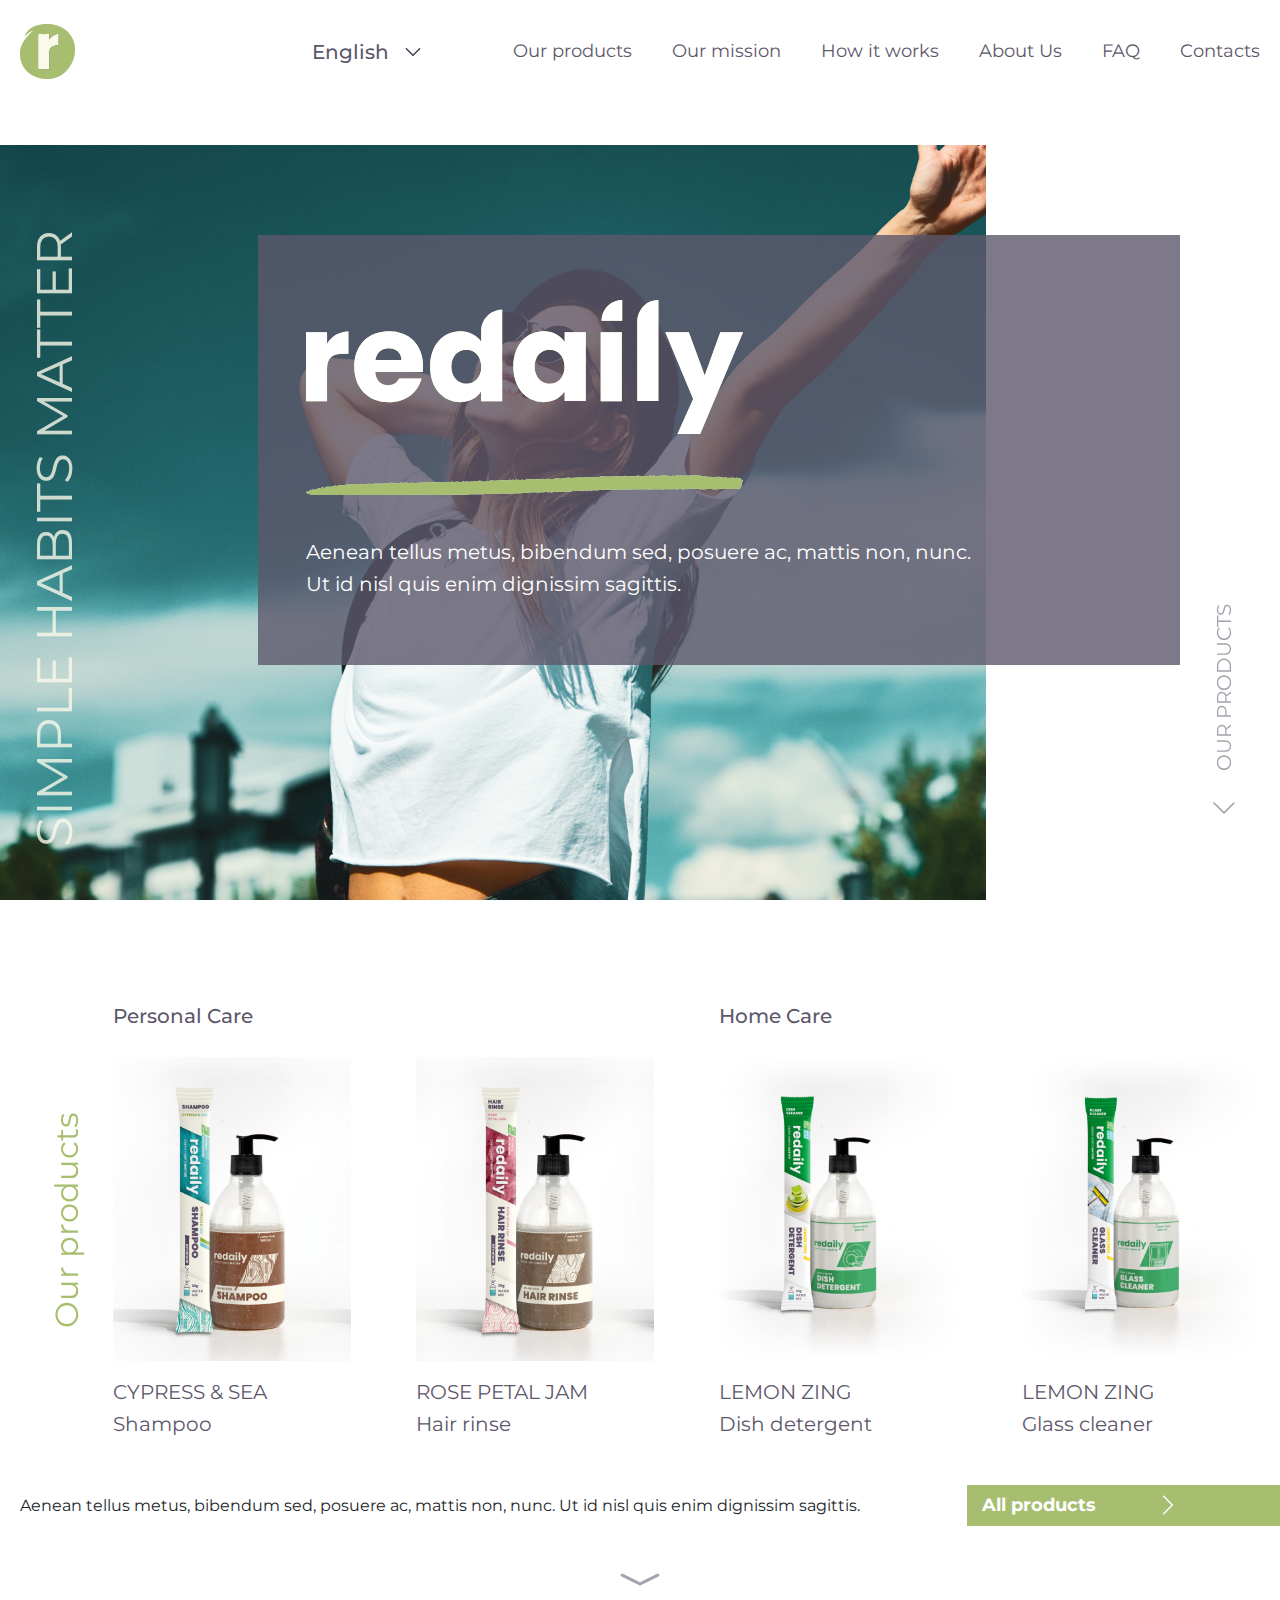
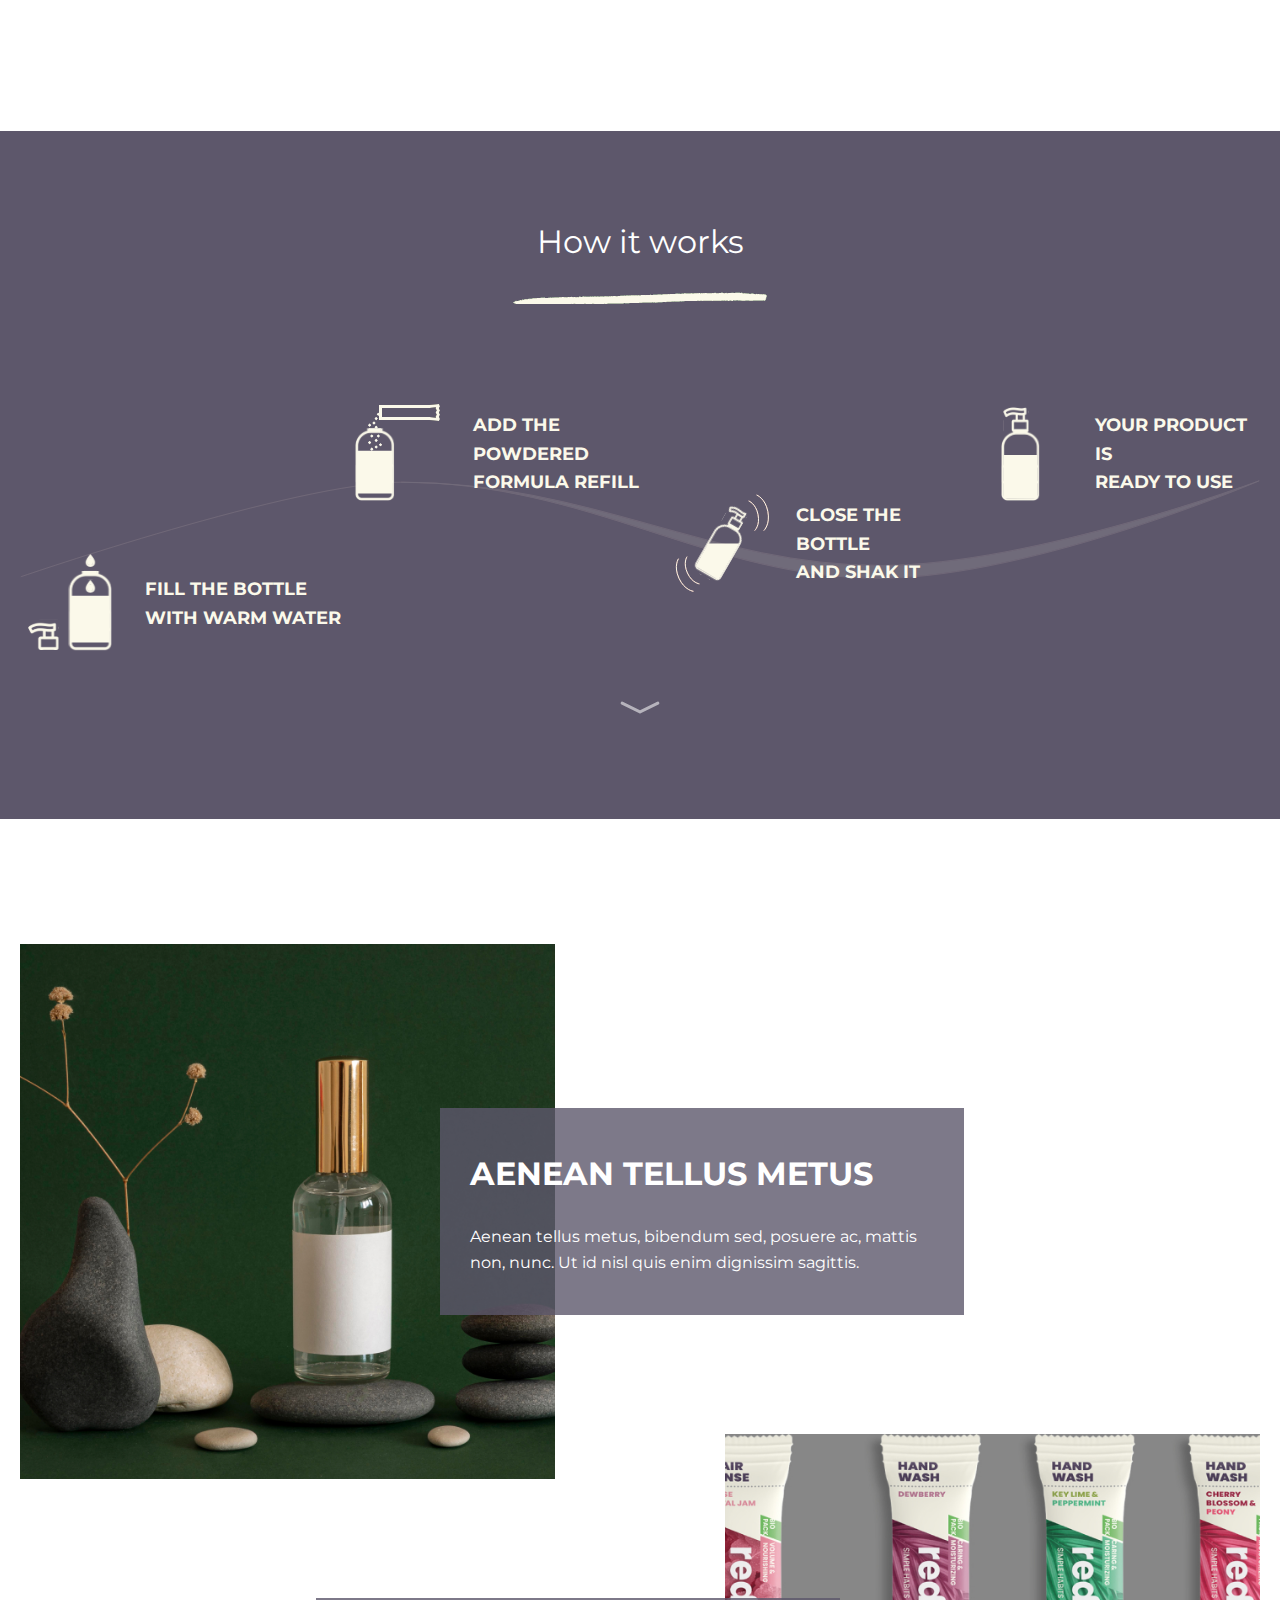
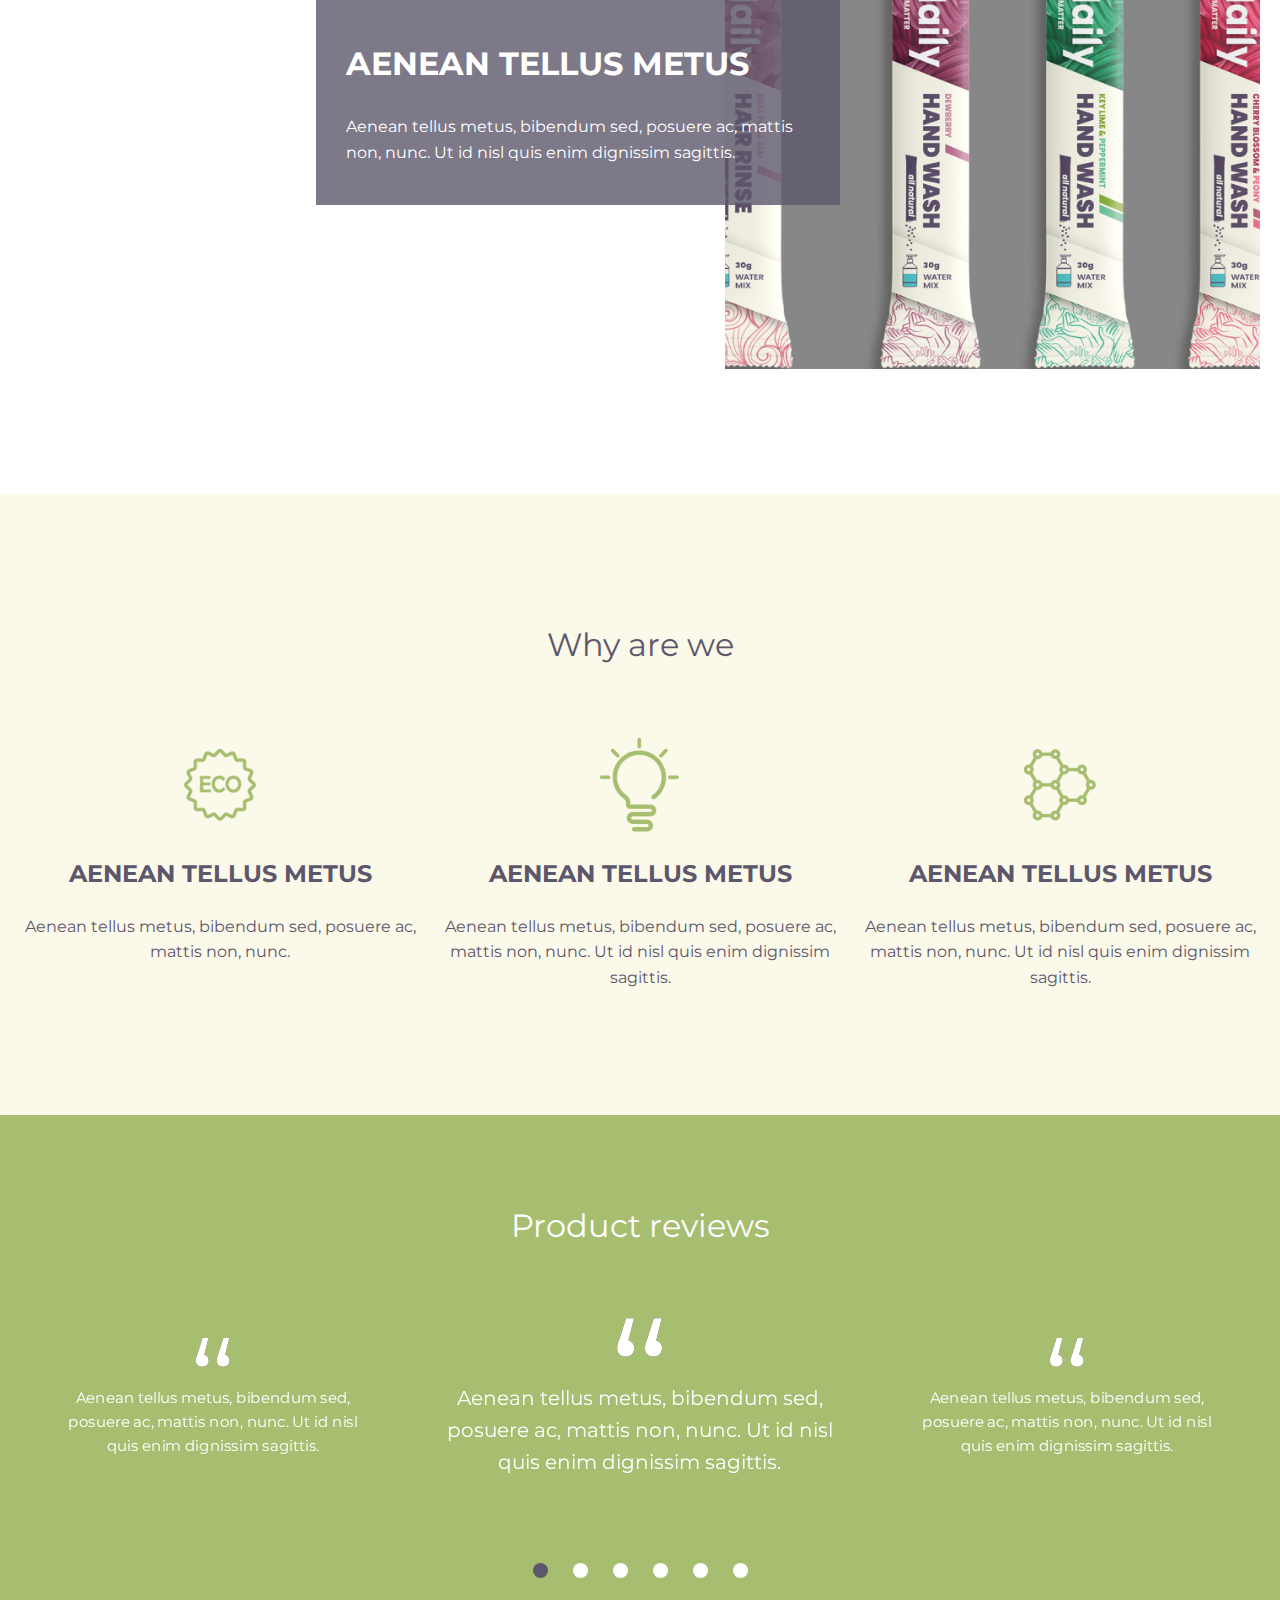
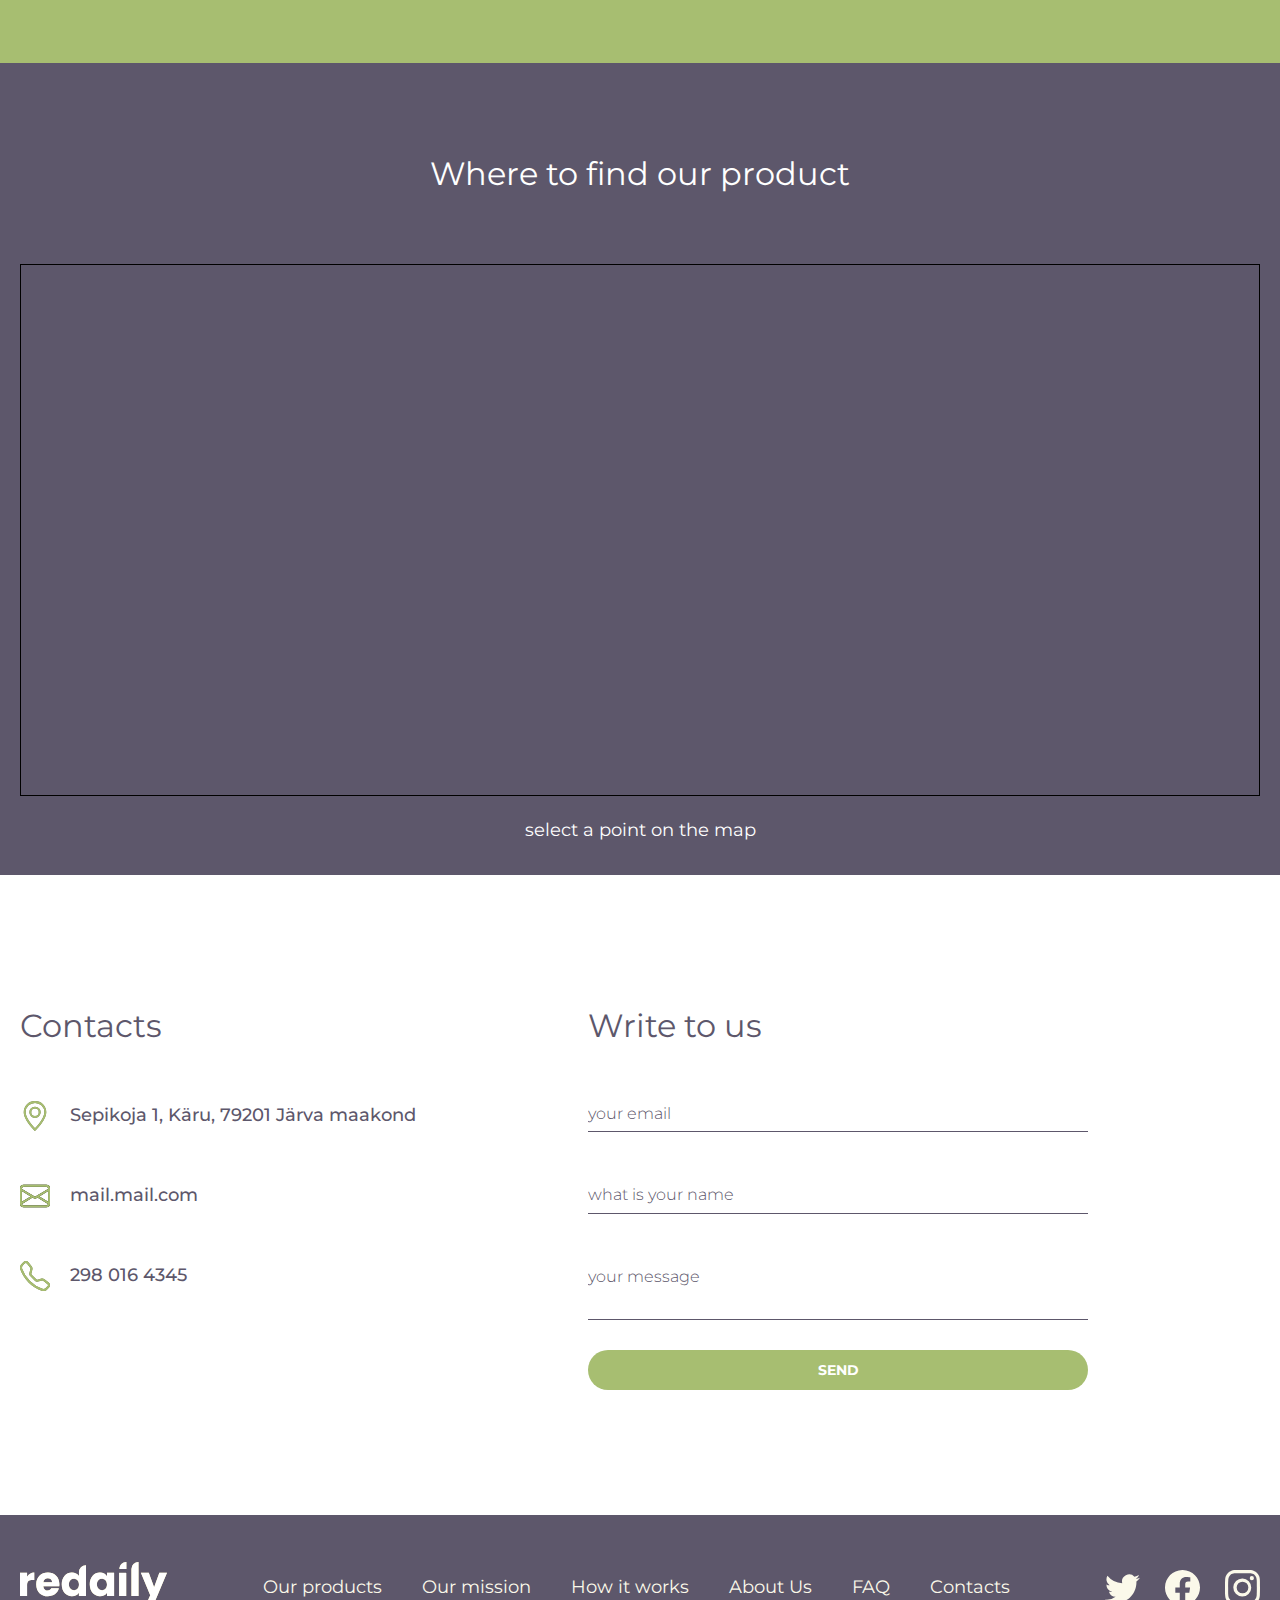
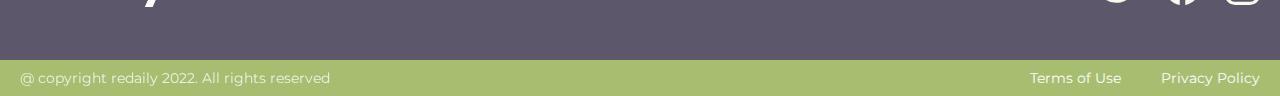
==== commit 0e885916: "upd: Update" ====
--- a/index.html
+++ b/index.html
@@ -73,7 +73,7 @@
 						</ul>
 					</nav>
 				</div>
-				<button class="hamburger hamburger--white" id="hamburger-toggle" aria-label="Меню">
+				<button class="hamburger @@hamburger" id="hamburger-toggle" aria-label="Меню">
 					<span class="hamburger__title">MENU</span>
 					<div class="hamburger__group">
 						<span class="hamburger__inner"></span>
@@ -91,10 +91,10 @@
 			<nav class="nav mobile-menu__nav">
 				<ul class="nav__list">
 					<li class="nav__item">
-						<a href="#" class="nav__link">Our products</a>
+						<a href="products.html" class="nav__link">Our products</a>
 					</li>
 					<li class="nav__item">
-						<a href="#" class="nav__link">Our mission</a>
+						<a href="our-mission.html" class="nav__link">Our mission</a>
 					</li>
 					<li class="nav__item">
 						<a href="how-it-works.html" class="nav__link">How it works</a>
@@ -112,24 +112,24 @@
 			</nav>
 			<div class="mobile-menu__bottom">
 				<span class="mobile-menu__title">We are also on social networks</span>
-				<ul class="c-socials c-socials--green mobile-menu__socials">
-					<li class="c-socials__item">
-						<a href="#" class="c-socials__link">
-							<svg class="c-socials__icon">
+				<ul class="c-socnav c-socnav--green mobile-menu__socials">
+					<li class="c-socnav__item">
+						<a href="#" class="c-socnav__link">
+							<svg class="c-socnav__icon">
 								<use xlink:href="img/sprite.svg#icon-twitter"></use>
 							</svg>
 						</a>
 					</li>
-					<li class="c-socials__item">
-						<a href="#" class="c-socials__link">
-							<svg class="c-socials__icon">
+					<li class="c-socnav__item">
+						<a href="#" class="c-socnav__link">
+							<svg class="c-socnav__icon">
 								<use xlink:href="img/sprite.svg#icon-facebook"></use>
 							</svg>
 						</a>
 					</li>
-					<li class="c-socials__item">
-						<a href="#" class="c-socials__link">
-							<svg class="c-socials__icon">
+					<li class="c-socnav__item">
+						<a href="#" class="c-socnav__link">
+							<svg class="c-socnav__icon">
 								<use xlink:href="img/sprite.svg#icon-instagram"></use>
 							</svg>
 						</a>
@@ -146,7 +146,7 @@
 		<section class="main" id="main">
 			<div class="container">
 				<div class="main__wrapper">
-					<h3 class="main__promo-title">simple habits matter</h3>
+					<h2 class="main__promo-title">simple habits matter</h2>
 					<a href="#our-products" class="main__promo-scroll">
 						<svg>
 							<use xlink:href="img/sprite.svg#icon-caret-scroll"></use>
@@ -244,6 +244,7 @@
 										</a>
 									</div>
 								</div>
+								<div class="swiper-pagination"></div>
 							</div>
 						</div>
 					</div>
@@ -317,6 +318,7 @@
 										</a>
 									</div>
 								</div>
+								<div class="swiper-pagination"></div>
 							</div>
 						</div>
 					</div>
@@ -476,8 +478,10 @@
 				<div class="section-heading section-heading--white">
 					<h2 class="section-heading__title">Where to find our product</h2>
 				</div>
-				<div class="find__map"></div>
-				<span class="find__help">select a point on the map</span>
+				<div class="find__map">
+					<iframe width="425" height="350" frameborder="0" scrolling="no" marginheight="0" marginwidth="0" src="https://www.openstreetmap.org/export/embed.html?bbox=16.490478515625004%2C55.96765007530668%2C32.28881835937501%2C60.256166965894586&amp;layer=mapnik" style="border: 1px solid black"></iframe><br /><small></small>
+				</div>
+				<a href="https://www.openstreetmap.org/#map=7/58.176/24.390" class="find__help">select a point on the map</a>
 			</div>
 		</section>
 		<!-- end of find -->
@@ -562,24 +566,24 @@
 							</li>
 						</ul>
 					</nav>
-					<ul class="c-socials footer__socials">
-						<li class="c-socials__item">
-							<a href="#" class="c-socials__link">
-								<svg class="c-socials__icon">
+					<ul class="c-socnav footer__socnav">
+						<li class="c-socnav__item">
+							<a href="#" class="c-socnav__link">
+								<svg class="c-socnav__icon">
 									<use xlink:href="img/sprite.svg#icon-twitter"></use>
 								</svg>
 							</a>
 						</li>
-						<li class="c-socials__item">
-							<a href="#" class="c-socials__link">
-								<svg class="c-socials__icon">
+						<li class="c-socnav__item">
+							<a href="#" class="c-socnav__link">
+								<svg class="c-socnav__icon">
 									<use xlink:href="img/sprite.svg#icon-facebook"></use>
 								</svg>
 							</a>
 						</li>
-						<li class="c-socials__item">
-							<a href="#" class="c-socials__link">
-								<svg class="c-socials__icon">
+						<li class="c-socnav__item">
+							<a href="#" class="c-socnav__link">
+								<svg class="c-socnav__icon">
 									<use xlink:href="img/sprite.svg#icon-instagram"></use>
 								</svg>
 							</a>
--- a/css/app.min.css
+++ b/css/app.min.css
@@ -1 +1 @@
-body{position:relative;overflow-x:hidden;font-family:"Montserrat",sans-serif;font-size:16px;font-weight:normal;line-height:1.6}ul,ol,li{display:block;padding:0;margin:0;list-style:none}h1,h2,h3,h4,h5,h6{margin:0;font-weight:normal;line-height:1.6}p{margin:0}a{display:inline-block;color:#000;text-decoration:none;-webkit-transition:all .25s ease-in-out;-o-transition:all .25s ease-in-out;transition:all .25s ease-in-out}a:hover{text-decoration:none;color:#000}a:active{color:#000}input[type=number]{-moz-appearance:textfield}input[type=number]::-webkit-outer-spin-button,input[type=number]::-webkit-inner-spin-button{display:none;-webkit-appearance:none;appearance:none;margin:0}input:-webkit-autofill{-webkit-animation-name:autofill;-webkit-animation-fill-mode:both}picture{display:block}picture>img{display:block;width:100%;height:100%;-o-object-fit:cover;object-fit:cover}img{max-width:100%}svg{-webkit-transition:all .25s ease-in-out;-o-transition:all .25s ease-in-out;transition:all .25s ease-in-out}.scroll-disabled{overflow:hidden}.container{margin:0 auto;padding:0 20px;max-width:1560px;width:100%}.input{-webkit-appearance:none;-moz-appearance:none;appearance:none;display:block;padding:0 0 5px 0;width:100%;font-size:16px;font-weight:300;color:#000;background:rgba(0,0,0,0);border:none;border-bottom:1px solid #5d576b;border-radius:0}.input::-webkit-input-placeholder{color:#5d576b}.input::-moz-placeholder{color:#5d576b}.input:-ms-input-placeholder{color:#5d576b}.input::-ms-input-placeholder{color:#5d576b}.input::placeholder{color:#5d576b}.input:focus{outline:none}@media screen and (max-width: 767px){.input{font-size:14px}}.textarea{-webkit-appearance:none;-moz-appearance:none;appearance:none;resize:none;display:block;padding:0 0 5px 0;width:100%;font-size:16px;font-weight:300;color:#000;background:rgba(0,0,0,0);border:none;border-bottom:1px solid #5d576b;border-radius:0}.textarea::-webkit-input-placeholder{color:#5d576b}.textarea::-moz-placeholder{color:#5d576b}.textarea:-ms-input-placeholder{color:#5d576b}.textarea::-ms-input-placeholder{color:#5d576b}.textarea::placeholder{color:#5d576b}.textarea:focus{outline:none}@media screen and (max-width: 767px){.textarea{font-size:14px}}.btn{display:block;padding:13px 20px;font-size:14px;font-weight:bold;line-height:1;text-align:center;text-transform:uppercase;color:#fff;background:#a7be71;border:none;border-radius:20px}.btn:focus{outline:none}.btn:hover{color:#fff}.btn--square{border-radius:0}.show-more{display:-webkit-box;display:-ms-flexbox;display:flex;-webkit-box-align:center;-ms-flex-align:center;align-items:center;width:-webkit-fit-content;width:-moz-fit-content;width:fit-content;font-size:24px;font-weight:500;text-transform:uppercase;color:rgba(167,190,113,.55)}.show-more svg{min-width:12px;width:12px;height:12px;color:#cfdbb1}.show-more span+svg,.show-more svg+span{margin-left:12px}.show-more:hover{color:#a7be71}.show-more:hover svg{color:#a7be71}.ss-main{width:100%}.ss-main .ss-single-selected{padding:0;width:100%;height:100%;font-size:16px;font-weight:500;color:#fff;background:rgba(0,0,0,0);border:none;border-radius:0}.ss-main .ss-single-selected .ss-arrow{margin:1px 0 0 10px}.ss-main .ss-single-selected .ss-arrow span{padding:0;margin:0;width:12px;height:12px;background-image:url(../img/sprite.svg#icon-select);background-repeat:no-repeat;background-size:contain;background-position:center center;border:0;-webkit-transform:none;-ms-transform:none;transform:none;-webkit-transition:all .25s ease-in-out;-o-transition:all .25s ease-in-out;transition:all .25s ease-in-out}.ss-main .ss-single-selected .ss-arrow span.arrow-up{-webkit-transform:translateY(0) rotate(180deg);-ms-transform:translateY(0) rotate(180deg);transform:translateY(0) rotate(180deg);margin:0}.ss-main .ss-single-selected .ss-arrow span.arrow-down{-webkit-transform:rotate(0);-ms-transform:rotate(0);transform:rotate(0)}.ss-main .ss-single-selected.ss-open-below,.ss-main .ss-single-selected.ss-open-above{border-radius:0}.ss-main .ss-single-selected.ss-open-below+*{margin-top:0;-webkit-transform:translateY(8px);-ms-transform:translateY(8px);transform:translateY(8px)}.ss-main .ss-single-selected.ss-open-above+*{-webkit-transform:scale(1) translateY(-7px);-ms-transform:scale(1) translateY(-7px);transform:scale(1) translateY(-7px);border-radius:0}.ss-content .ss-search{display:none}.ss-content{z-index:200 !important;margin:0;min-width:-webkit-max-content;min-width:-moz-max-content;min-width:max-content;color:#000;background:#fff;border:0;border-radius:0}.ss-content .ss-list{padding:0;max-height:88px}.ss-content .ss-list .ss-option{padding:12px 16px;font-size:14px;font-weight:600;line-height:1.4;color:#000;cursor:pointer;-webkit-transition:all .25s ease-in-out;-o-transition:all .25s ease-in-out;transition:all .25s ease-in-out}.ss-content .ss-list .ss-option.ss-disabled:not(.ss-option-selected){display:none}.ss-option:first-child.ss-disabled.ss-option-selected{display:none}.ss-content .ss-list .ss-option.ss-disabled{display:none}.ss-content .ss-list .ss-option:hover,.ss-content .ss-list .ss-option.ss-highlighted{color:#000;background:rgba(57,149,229,.1)}.ss-arrow .arrow-down{width:auto;height:auto;background:none}.c-socials{display:-webkit-box;display:-ms-flexbox;display:flex;-webkit-box-align:center;-ms-flex-align:center;align-items:center}.c-socials--green .c-socials__icon{color:#a7be71}.c-socials__item+.c-socials__item{margin-left:25px}@media screen and (min-width: 1024px)and (max-width: 1199px){.c-socials__item+.c-socials__item{margin-left:20px}}.c-socials__link{display:-webkit-box;display:-ms-flexbox;display:flex;-webkit-box-align:center;-ms-flex-align:center;align-items:center;-webkit-box-pack:center;-ms-flex-pack:center;justify-content:center;min-width:35px;width:35px;height:35px}@media screen and (min-width: 1024px)and (max-width: 1199px){.c-socials__link{min-width:25px;width:25px;height:25px}}@media screen and (max-width: 767px){.c-socials__link{min-width:30px;width:30px;height:30px}}.c-socials__icon{min-width:35px;width:35px;height:35px;color:#fbf9ea}@media screen and (min-width: 1024px)and (max-width: 1199px){.c-socials__icon{min-width:25px;width:25px;height:25px}}@media screen and (max-width: 767px){.c-socials__icon{min-width:30px;width:30px;height:30px}}.c-contacts__item+.c-contacts__item{margin-top:50px}@media screen and (max-width: 767px){.c-contacts__item+.c-contacts__item{margin-top:25px}}.c-contacts__link{display:-webkit-box;display:-ms-flexbox;display:flex;-webkit-box-align:center;-ms-flex-align:center;align-items:center;margin:0;font-size:18px;font-weight:500;color:#5d576b}.c-contacts__link:hover{color:#5d576b}@media screen and (hover: hover){.c-contacts__link[href]:hover{color:#a7be71}}@media screen and (max-width: 767px){.c-contacts__link{font-size:14px}}.c-contacts__icon{margin-right:20px;min-width:30px;width:30px;height:30px;color:#a7be71}@media screen and (max-width: 767px){.c-contacts__icon{margin-right:15px}}.c-accordeon__item{background:#fbf9ea;-webkit-box-shadow:0px 4px 12px rgba(0,0,0,.12);box-shadow:0px 4px 12px rgba(0,0,0,.12);-webkit-transition:all .2s linear;-o-transition:all .2s linear;transition:all .2s linear}.c-accordeon__item.is--open{background:rgba(0,0,0,0);-webkit-box-shadow:none;box-shadow:none}.c-accordeon__item.is--open .c-accordeon__trigger::after{-webkit-transform:rotate(180deg);-ms-transform:rotate(180deg);transform:rotate(180deg)}.c-accordeon__item+.c-accordeon__item{margin-top:25px}@media screen and (max-width: 767px){.c-accordeon__item+.c-accordeon__item{margin-top:20px}}.c-accordeon__trigger{display:-webkit-box;display:-ms-flexbox;display:flex;-webkit-box-align:center;-ms-flex-align:center;align-items:center;-webkit-box-pack:justify;-ms-flex-pack:justify;justify-content:space-between;padding:10px 21.5px 10px 15px;font-size:16px;font-weight:500;color:#5d576b;-webkit-user-select:none;-moz-user-select:none;-ms-user-select:none;user-select:none;cursor:pointer}.c-accordeon__trigger::after{content:"";display:block;margin-left:20px;width:13px;height:13px;background-image:url(../img/sprite.svg#icon-caret-green);background-repeat:no-repeat;background-size:contain;background-position:center center;-webkit-transition:all .2s linear;-o-transition:all .2s linear;transition:all .2s linear}@media screen and (max-width: 767px){.c-accordeon__trigger{padding:10px 16.5px 10px 10px}}.c-accordeon__wrapper{display:none;padding:15px 15px}@media screen and (max-width: 767px){.c-accordeon__wrapper{padding:10px 15px}}.c-colors{display:-webkit-box;display:-ms-flexbox;display:flex;-webkit-box-align:center;-ms-flex-align:center;align-items:center}.c-colors__item+.c-colors__item{margin-left:20px}.c-colors__label{display:block;margin:0;cursor:pointer}.c-colors__input{display:none}.c-colors__input:checked~.c-colors__icon{-webkit-box-shadow:0px 4px 4px rgba(0,0,0,.25);box-shadow:0px 4px 4px rgba(0,0,0,.25)}.c-colors__icon{display:block;padding:0;min-width:30px;width:30px;height:30px;border:none;border-radius:15px;-webkit-user-select:none;-moz-user-select:none;-ms-user-select:none;user-select:none;-webkit-transition:-webkit-box-shadow .25s ease-in-out;transition:-webkit-box-shadow .25s ease-in-out;-o-transition:box-shadow .25s ease-in-out;transition:box-shadow .25s ease-in-out;transition:box-shadow .25s ease-in-out, -webkit-box-shadow .25s ease-in-out}.header{position:absolute;top:0;right:0;left:0;z-index:100;padding:40px 0;width:100%;-webkit-transition:all .05s ease-in-out;-o-transition:all .05s ease-in-out;transition:all .05s ease-in-out}.header--white .language__btn{color:#fff}.header--white .language__btn::after{background-image:url(../img/sprite.svg#icon-caret)}.header--white .nav__link{color:#fff}.header--white .nav__link:hover{color:#fff}.header--white .hamburger{color:#fff}.header--white .hamburger .hamburger__inner{background:#fff}.header--white .hamburger--active .hamburger__inner{background:#000}.header--active{background:#fff;-webkit-transition:all .25s ease-in-out .25s;-o-transition:all .25s ease-in-out .25s;transition:all .25s ease-in-out .25s}.header--active .header__language{opacity:1;pointer-events:all;-webkit-transition:all .25s ease-in-out .25s;-o-transition:all .25s ease-in-out .25s;transition:all .25s ease-in-out .25s}.header--active .language__btn{color:#000}.header--active .language__btn::after{background-image:url(../img/sprite.svg#icon-caret-black)}@media screen and (min-width: 1200px)and (max-width: 1599px){.header{padding:24px 0}}@media screen and (max-width: 1199px){.header{z-index:1001;padding:22px 0}}.header__wrapper{display:-webkit-box;display:-ms-flexbox;display:flex;-webkit-box-align:center;-ms-flex-align:center;align-items:center;-webkit-box-pack:justify;-ms-flex-pack:justify;justify-content:space-between}.header__logotype{max-width:65px;height:65px}.header__logotype img{display:block;width:100%;height:100%;-o-object-fit:contain;object-fit:contain}@media screen and (min-width: 1200px)and (max-width: 1599px){.header__logotype{max-width:55px;height:55px}}@media screen and (min-width: 1024px)and (max-width: 1199px){.header__logotype{max-width:45px;height:45px}}@media screen and (max-width: 1023px){.header__logotype{max-width:30px;height:30px}}@media screen and (max-width: 1199px){.header__language{opacity:0;pointer-events:none;-webkit-transition:all .05s ease-in-out;-o-transition:all .05s ease-in-out;transition:all .05s ease-in-out}}.header__group{display:-webkit-box;display:-ms-flexbox;display:flex;-webkit-box-align:center;-ms-flex-align:center;align-items:center}@media screen and (max-width: 1199px){.header__group{display:none}}.header__nav{margin-left:132px}@media screen and (min-width: 1200px)and (max-width: 1399px){.header__nav{margin-left:80px}}.language{position:relative}@media screen and (hover: hover){.language:hover .language__dropdown{display:block}}@media screen and (hover: none){.language--active .language__dropdown{display:block}}@media screen and (min-width: 1200px){.language--mobile{display:none}}@media screen and (min-width: 768px)and (max-width: 1199px){.language{margin-left:auto;margin-right:218px}}@media screen and (max-width: 767px){.language{position:absolute;left:50%;-webkit-transform:translateX(-50%);-ms-transform:translateX(-50%);transform:translateX(-50%)}.language--desktop{display:none}}.language__btn{display:-webkit-box;display:-ms-flexbox;display:flex;-webkit-box-align:center;-ms-flex-align:center;align-items:center;-webkit-box-pack:center;-ms-flex-pack:center;justify-content:center;margin:0 auto;padding:0 12px;width:-webkit-fit-content;width:-moz-fit-content;width:fit-content;font-size:20px;font-weight:500;text-align:center;color:#5d576b;background:rgba(0,0,0,0);border:none;border-radius:0;-webkit-user-select:none;-moz-user-select:none;-ms-user-select:none;user-select:none;cursor:pointer}.language__btn::after{content:"";display:block;margin-left:16px;width:16px;height:16px;background-image:url(../img/sprite.svg#icon-caret-black);background-repeat:no-repeat;background-size:contain;background-position:center center}.language__btn:focus{outline:none}@media screen and (max-width: 767px){.language__btn{display:block}.language__btn::after{position:absolute;bottom:-14px;left:50%;-webkit-transform:translateX(-50%);-ms-transform:translateX(-50%);transform:translateX(-50%);margin:0;min-width:13px;width:13px;height:13px;background-image:url(../img/sprite.svg#icon-caret-green)}}.language__dropdown{position:absolute;right:0;bottom:0;z-index:100;display:none;padding-top:6px;-webkit-transform:translateY(100%);-ms-transform:translateY(100%);transform:translateY(100%);min-width:100%}@media screen and (hover: hover){.language__dropdown:hover{display:block}}@media screen and (max-width: 767px){.language__dropdown{bottom:2px}}.language__wrapper{overflow-x:hidden;overflow-y:auto;max-height:196px;background:#fff;border-radius:10px}.language__list{list-style:none}.language__item{display:block;width:100%;list-style:none}.language__elem{display:-webkit-box;display:-ms-flexbox;display:flex;-webkit-box-align:center;-ms-flex-align:center;align-items:center;padding:8px 12px;width:100%;height:100%;font-size:18px;font-weight:500;text-align:left;text-decoration:none;color:#5d576b;background:rgba(0,0,0,0);border:none;border-radius:5px}.language__elem:focus{outline:none}.language__elem:hover{text-decoration:none}.nav__list{display:-webkit-box;display:-ms-flexbox;display:flex;-webkit-box-align:center;-ms-flex-align:center;align-items:center}@media screen and (max-width: 1199px){.nav__list{-webkit-box-orient:vertical;-webkit-box-direction:normal;-ms-flex-direction:column;flex-direction:column}}.nav__item--white .nav__link{color:#fff}.nav__item+.nav__item{margin-left:40px}@media screen and (max-width: 1199px){.nav__item+.nav__item{margin-top:50px;margin-left:0}}.nav__link{display:block;font-size:18px;font-weight:normal;color:#5d576b}@media screen and (max-width: 1199px){.nav__link{font-size:20px;font-weight:500;color:#818181}}.hamburger{position:relative;display:-webkit-box;display:-ms-flexbox;display:flex;-webkit-box-align:center;-ms-flex-align:center;align-items:center;-webkit-box-pack:center;-ms-flex-pack:center;justify-content:center;padding:0;font-size:12px;font-weight:normal;color:#000;background:rgba(0,0,0,0);border:none;border-radius:0}.hamburger:focus{outline:none}.hamburger--active .hamburger__title{opacity:0}.hamburger--active .hamburger__inner:first-child{top:7px;-webkit-transform:rotate(45deg);-ms-transform:rotate(45deg);transform:rotate(45deg)}.hamburger--active .hamburger__inner:nth-child(2){opacity:0}.hamburger--active .hamburger__inner:last-child{top:7px;-webkit-transform:rotate(-45deg);-ms-transform:rotate(-45deg);transform:rotate(-45deg)}@media screen and (min-width: 1200px){.hamburger{display:none}}@media screen and (max-width: 1199px){.hamburger--white{color:#fff}.hamburger--white .hamburger__inner{background:#fff}.hamburger--active .hamburger__inner{background:#000}}.hamburger__title{-webkit-transition:opacity .25s ease-in-out;-o-transition:opacity .25s ease-in-out;transition:opacity .25s ease-in-out}.hamburger__group{position:relative;margin-left:10px;min-width:22px;width:22px;height:16px}.hamburger__inner{display:block;position:absolute;right:0;left:0;width:100%;height:2px;background:#000;border-radius:10px;-webkit-transition:all .25s ease-in-out;-o-transition:all .25s ease-in-out;transition:all .25s ease-in-out}.hamburger__inner:first-child{top:0}.hamburger__inner:nth-child(2){top:7px}.hamburger__inner:last-child{top:14px}.mobile-menu{position:fixed;top:0;right:0;bottom:0;z-index:1000;-webkit-transform:translateX(104%);-ms-transform:translateX(104%);transform:translateX(104%);overflow:hidden;display:-webkit-box;display:-ms-flexbox;display:flex;-webkit-box-orient:vertical;-webkit-box-direction:normal;-ms-flex-direction:column;flex-direction:column;-webkit-box-pack:justify;-ms-flex-pack:justify;justify-content:space-between;padding:22px 20px 40px;max-width:448px;width:100%;height:100%;background:#fff;-webkit-box-shadow:0px 3px 15px rgba(0,0,0,.07);box-shadow:0px 3px 15px rgba(0,0,0,.07);-webkit-transition:all .25s ease-in-out;-o-transition:all .25s ease-in-out;transition:all .25s ease-in-out}.mobile-menu--active{-webkit-transform:translateX(0);-ms-transform:translateX(0);transform:translateX(0)}.mobile-menu--active .mobile-menu__nav,.mobile-menu--active .mobile-menu__bottom{opacity:1;-webkit-transition:all .25s ease-in-out .25s;-o-transition:all .25s ease-in-out .25s;transition:all .25s ease-in-out .25s}@media screen and (min-width: 1200px){.mobile-menu{display:none}}@media screen and (max-width: 767px){.mobile-menu{max-width:100%}}.mobile-menu__wrapper{overflow-x:hidden;overflow-y:auto;max-height:100%}.mobile-menu__top{display:-webkit-box;display:-ms-flexbox;display:flex;-webkit-box-align:center;-ms-flex-align:center;align-items:center;-webkit-box-pack:center;-ms-flex-pack:center;justify-content:center;opacity:0;-webkit-transition:all .25s ease-in-out;-o-transition:all .25s ease-in-out;transition:all .25s ease-in-out}.mobile-menu__nav{margin-top:65px;padding-top:60px;opacity:0;border-top:1px solid #a7be71;-webkit-transition:all .25s ease-in-out;-o-transition:all .25s ease-in-out;transition:all .25s ease-in-out}.mobile-menu__bottom{display:block;margin-top:60px;padding-top:40px;opacity:0;text-align:center;border-top:1px solid #a7be71;-webkit-transition:all .25s ease-in-out;-o-transition:all .25s ease-in-out;transition:all .25s ease-in-out}.mobile-menu__title{display:block;margin-bottom:20px;font-size:20px;font-weight:500}.mobile-menu__socials{-webkit-box-pack:center;-ms-flex-pack:center;justify-content:center}.mobile-menu-overlay{position:fixed;top:0;right:0;bottom:0;left:0;z-index:999;display:block;visibility:hidden;width:100%;height:100%;opacity:0;background:rgba(38,38,38,.55);pointer-events:none;-webkit-transition:all .25s ease-in-out;-o-transition:all .25s ease-in-out;transition:all .25s ease-in-out}.mobile-menu-overlay--active{visibility:visible;opacity:1;pointer-events:all}@media screen and (min-width: 1200px){.mobile-menu-overlay{display:none}}@media screen and (max-width: 767px){.mobile-menu-overlay{display:none}}.breadcrumb{margin-bottom:35px}@media screen and (max-width: 767px){.breadcrumb{margin-bottom:15px}}.breadcrumb__list{display:-webkit-box;display:-ms-flexbox;display:flex;-webkit-box-align:center;-ms-flex-align:center;align-items:center}.breadcrumb__item{display:-webkit-box;display:-ms-flexbox;display:flex;-webkit-box-align:center;-ms-flex-align:center;align-items:center}.breadcrumb__item:last-child .breadcrumb__link{font-weight:500}.breadcrumb__item+.breadcrumb__item::before{content:"/";display:block;padding:0 4px 0 4px;color:#5d576b}.breadcrumb__link{font-size:12px;font-weight:normal;color:#5d576b}.breadcrumb__link:focus{outline:none}.footer--mt{margin-top:5px}.footer__main{padding:47.5px 0;color:#fff;background:#5d576b}@media screen and (max-width: 767px){.footer__main{padding:30px 0 20px}}.footer__bottom{padding:7px 0;color:#fff;background:#a7be71}@media screen and (max-width: 767px){.footer__bottom{padding:2px 0}}.footer__wrapper{display:-webkit-box;display:-ms-flexbox;display:flex;-webkit-box-align:center;-ms-flex-align:center;align-items:center;-webkit-box-pack:justify;-ms-flex-pack:justify;justify-content:space-between}@media screen and (max-width: 767px){.footer__wrapper{-webkit-box-orient:vertical;-webkit-box-direction:normal;-ms-flex-direction:column;flex-direction:column}}.footer__logotype{max-width:147px;width:100%;height:50px}.footer__logotype img{display:block;width:100%;height:100%;-o-object-fit:contain;object-fit:contain}@media screen and (max-width: 767px){.footer__logotype{max-width:178px;height:67px}}@media screen and (max-width: 1023px){.footer__nav{display:none}}@media screen and (max-width: 767px){.footer__socials{margin-top:25px}}.footer__copyright{font-size:14px;font-weight:normal;opacity:.8}@media screen and (max-width: 767px){.footer__copyright{font-size:10px;text-align:center}}.footer__list{display:-webkit-box;display:-ms-flexbox;display:flex;-webkit-box-align:center;-ms-flex-align:center;align-items:center;margin-left:40px}@media screen and (min-width: 768px){.footer__list--mobile{display:none}}@media screen and (max-width: 767px){.footer__list{-webkit-box-orient:vertical;-webkit-box-direction:normal;-ms-flex-direction:column;flex-direction:column;margin-top:20px;margin-left:0}.footer__list--desktop{display:none}}.footer__item+.footer__item{margin-left:40px}@media screen and (max-width: 767px){.footer__item+.footer__item{margin-top:10px;margin-left:0}}.footer__link{display:block;font-size:14px;font-weight:normal;color:#fff}.footer__link:hover{color:#fff}@media screen and (max-width: 767px){.footer__link{font-size:12px}}.footer-nav__list{display:-webkit-box;display:-ms-flexbox;display:flex;-webkit-box-align:center;-ms-flex-align:center;align-items:center}.footer-nav__item+.footer-nav__item{margin-left:40px}@media screen and (min-width: 1024px)and (max-width: 1199px){.footer-nav__item+.footer-nav__item{margin-left:20px}}.footer-nav__link{display:block;font-size:18px;font-weight:normal;color:#fbf9ea}.footer-nav__link:hover{color:#fbf9ea}.section-heading{margin-bottom:65px}.section-heading--underline .section-heading__title::after{content:"";display:block;margin-top:25px;width:100%;height:12px;background-image:url(../img/underline.svg);background-repeat:no-repeat;background-size:contain;background-position:center center}.section-heading--white .section-heading__title{color:#fff}.section-heading--underline.section-heading--white .section-heading__title::after{background-image:url(../img/underline-white.svg)}@media screen and (min-width: 1024px){.section-heading--mobile{display:none}}@media screen and (max-width: 767px){.section-heading{margin-bottom:50px}}.section-heading__title{font-size:32px;font-weight:normal;text-align:center;color:#5d576b}@media screen and (max-width: 767px){.section-heading__title{font-size:24px}}.content{font-size:14px;color:#5d576b}.content>*{margin-bottom:20px}.content>*:last-child{margin-bottom:0}@media screen and (max-width: 767px){.content>*{margin-bottom:10px}}.content b,.content strong{font-weight:500}.content h1,.content h2,.content h3,.content h4,.content h5,.content h6{margin-bottom:20px;font-weight:500}.content h1:not(:first-child),.content h2:not(:first-child),.content h3:not(:first-child),.content h4:not(:first-child),.content h5:not(:first-child),.content h6:not(:first-child){margin-top:25px}@media screen and (max-width: 767px){.content h1,.content h2,.content h3,.content h4,.content h5,.content h6{margin-bottom:10px}.content h1:not(:first-child),.content h2:not(:first-child),.content h3:not(:first-child),.content h4:not(:first-child),.content h5:not(:first-child),.content h6:not(:first-child){margin-top:25px}}.content h1{font-size:24px}@media screen and (max-width: 767px){.content h1{font-size:14px}}.content h2{font-size:32px;font-weight:bold;text-transform:uppercase}@media screen and (max-width: 767px){.content h2{font-size:14px}}.content h3,.content h4,.content h5,.content h6{font-size:16px}@media screen and (max-width: 767px){.content h3,.content h4,.content h5,.content h6{font-size:14px}}.content-quote{display:-webkit-box;display:-ms-flexbox;display:flex;-webkit-box-align:center;-ms-flex-align:center;align-items:center;-webkit-box-pack:center;-ms-flex-pack:center;justify-content:center;margin-top:35px;height:600px;background-repeat:no-repeat;background-size:cover;background-position:center center}@media screen and (max-width: 767px){.content-quote{margin:25px -20px 0;padding:20px;height:275px}}.content-quote__text{display:block;margin:0 auto;padding:25px;max-width:581px;width:100%;font-size:24px;font-weight:500;text-align:center;color:#fff;background:rgba(93,87,107,.8)}@media screen and (max-width: 767px){.content-quote__text{padding:7px 5px;max-width:none;font-size:14px}}.main{overflow:hidden}.main__promo-scroll{position:absolute;bottom:80px;right:calc(50% - 780px + 10px);z-index:1;-webkit-transform:rotate(180deg);-ms-transform:rotate(180deg);transform:rotate(180deg);display:-webkit-box;display:-ms-flexbox;display:flex;-webkit-box-align:center;-ms-flex-align:center;align-items:center;font-size:20px;font-weight:normal;white-space:nowrap;text-transform:uppercase;color:#5d576b;opacity:.55;-webkit-writing-mode:vertical-lr;-ms-writing-mode:tb-lr;writing-mode:vertical-lr}.main__promo-scroll svg{margin-bottom:25px;-webkit-transform:rotate(180deg);-ms-transform:rotate(180deg);transform:rotate(180deg);width:24px;height:24px;color:#5d576b}.main__promo-scroll:hover{color:#5d576b}@media screen and (max-width: 1559px){.main__promo-scroll{right:20px}}@media screen and (max-width: 1199px){.main__promo-scroll{bottom:40px;right:50%;-webkit-transform:translateX(50%);-ms-transform:translateX(50%);transform:translateX(50%);display:-webkit-box;display:-ms-flexbox;display:flex;-webkit-box-orient:vertical;-webkit-box-direction:reverse;-ms-flex-direction:column-reverse;flex-direction:column-reverse;color:#fcfbf0;-webkit-writing-mode:horizontal-tb;-ms-writing-mode:lr-tb;writing-mode:horizontal-tb}.main__promo-scroll svg{-webkit-transform:none;-ms-transform:none;transform:none;margin-top:15px;margin-bottom:0;color:#fcfbf0}.main__promo-scroll:hover{color:#fcfbf0}}@media screen and (max-width: 1023px){.main__promo-scroll{font-size:14px}}.main__wrapper{position:relative;padding:400px 0 500px;min-height:100vh}@media screen and (max-width: 1199px){.main__wrapper{display:-webkit-box;display:-ms-flexbox;display:flex;-webkit-box-orient:vertical;-webkit-box-direction:normal;-ms-flex-direction:column;flex-direction:column;-webkit-box-pack:center;-ms-flex-pack:center;justify-content:center;padding:180px 0}}.main__img{position:absolute;top:0;left:0;bottom:0;margin-left:calc(50% - 50vw);max-width:986px;width:100%;height:100%}.main__img::after{content:"";position:absolute;top:0;left:0;max-width:986px;width:100%;height:145px;background:#fff}.main__img img{display:block;width:100%;height:100%;-o-object-fit:cover;object-fit:cover}@media screen and (min-width: 1024px)and (max-width: 1199px){.main__img::after{height:89px}}@media screen and (max-width: 1199px){.main__img{margin:0 -20px;max-width:none;width:calc(100% + 40px)}.main__img::before{content:"";position:absolute;top:0;right:0;bottom:0;left:0;display:block;width:100%;height:100%;background:-webkit-gradient(linear, left bottom, left top, from(rgba(83, 69, 94, 0.5)), to(rgba(83, 69, 94, 0.5)));background:-o-linear-gradient(bottom, rgba(83, 69, 94, 0.5), rgba(83, 69, 94, 0.5));background:linear-gradient(0deg, rgba(83, 69, 94, 0.5), rgba(83, 69, 94, 0.5))}.main__img::after{display:none}}.main__body{position:absolute;top:50%;right:180px;z-index:10;-webkit-transform:translateY(-50%);-ms-transform:translateY(-50%);transform:translateY(-50%);display:block;padding:65px 48px;max-width:922px;width:100%;color:#fff;background:rgba(93,87,107,.8)}.main__body--not-transparent{background:#5d576b}@media screen and (min-width: 1200px)and (max-width: 1399px){.main__body{right:80px}}@media screen and (max-width: 1199px){.main__body{position:static;-webkit-transform:none;-ms-transform:none;transform:none;background:rgba(0,0,0,0)}}@media screen and (min-width: 768px)and (max-width: 1199px){.main__body{padding:65px 48px 65px 85px}}@media screen and (max-width: 1023px){.main__body{max-width:none;text-align:center}}@media screen and (max-width: 767px){.main__body{padding:20px}}.main__title{max-width:695px;width:100%;font-size:50px;font-weight:bold}.main__title::after{content:"";display:block;margin-top:40px;max-width:437px;width:100%;height:22px;background-image:url(../img/underline.svg);background-repeat:no-repeat;background-size:contain;background-position:center center}.main__title+.main__description{margin-top:40px}.main__logo{display:block;max-width:437px;width:100%;height:134px}.main__logo::after{content:"";display:block;margin-top:40px;width:100%;height:22px;background-image:url(../img/underline.svg);background-repeat:no-repeat;background-size:contain;background-position:center center}.main__logo img{display:block;width:100%;height:100%;-o-object-fit:contain;object-fit:contain}@media screen and (max-width: 1023px){.main__logo{margin:0 auto}}@media screen and (max-width: 767px){.main__logo{max-width:196px;height:60px}.main__logo::after{margin-top:20px;height:12px}}.main__description{margin-top:102px;font-size:20px;font-weight:normal}@media screen and (max-width: 767px){.main__description{margin-top:52px;font-size:15px}}.main__promo-title{position:absolute;top:230px;left:calc(50% - 780px + 10px);z-index:1;-webkit-transform:rotate(180deg);-ms-transform:rotate(180deg);transform:rotate(180deg);font-size:50px;font-weight:normal;white-space:nowrap;text-transform:uppercase;color:#fbf9ea;opacity:.8;-webkit-writing-mode:vertical-lr;-ms-writing-mode:tb-lr;writing-mode:vertical-lr}.main__promo-title--green{text-transform:lowercase;color:#a7be71}@media screen and (max-width: 1559px){.main__promo-title{left:-5px}}@media screen and (max-width: 1199px){.main__promo-title{left:-15px}}@media screen and (min-width: 768px)and (max-width: 1023px){.main__promo-title{top:400px;font-size:24px}.main__promo-title--green{top:300px;font-size:50px;opacity:.35}}@media screen and (max-width: 767px){.main__promo-title{top:40%;left:3px;font-size:15px}.main__promo-title--green{top:30%;left:-30px;font-size:50px;opacity:.35}}.why-are{padding:125px 0;background:#fbf9ea}@media screen and (min-width: 768px)and (max-width: 1199px){.why-are{padding:75px 0}}@media screen and (max-width: 767px){.why-are{padding:50px 0}}.why-are__wrapper{display:-webkit-box;display:-ms-flexbox;display:flex;-ms-flex-pack:distribute;justify-content:space-around}@media screen and (max-width: 767px){.why-are__wrapper{-webkit-box-orient:vertical;-webkit-box-direction:normal;-ms-flex-direction:column;flex-direction:column;-webkit-box-align:center;-ms-flex-align:center;align-items:center}}.why-are__item{max-width:400px;width:100%;text-align:center}@media screen and (max-width: 767px){.why-are__item{max-width:281px}}.why-are__item+.why-are__item{margin-left:20px}@media screen and (max-width: 767px){.why-are__item+.why-are__item{margin-top:50px;margin-left:0}}.why-are__img{margin:0 auto 20px;max-width:100px;min-width:100px;height:100px}.why-are__img img{display:block;width:100%;height:100%;-o-object-fit:contain;object-fit:contain}@media screen and (min-width: 768px)and (max-width: 1023px){.why-are__img{margin:0 auto 10px;max-width:80px;min-width:80px;height:80px}}@media screen and (max-width: 767px){.why-are__img{margin:0 auto 5px;max-width:65px;min-width:65px;height:65px}}.why-are__title{font-size:24px;font-weight:bold;text-transform:uppercase;color:#5d576b}@media screen and (min-width: 768px)and (max-width: 1023px){.why-are__title{font-size:20px}}@media screen and (max-width: 767px){.why-are__title{font-size:14px}}.why-are__description{margin-top:20px;font-size:16px;font-weight:normal;color:#5d576b}@media screen and (min-width: 768px)and (max-width: 1023px){.why-are__description{margin-top:10px;font-size:14px}}@media screen and (max-width: 767px){.why-are__description{margin-top:5px;font-size:14px}}.find{padding:85px 0 30px;color:#fff;background:#5d576b}@media screen and (max-width: 767px){.find{padding:50px 0}}.find__map{display:block;width:100%;height:532px}.find__map iframe{width:100% !important;height:100% !important}@media screen and (max-width: 767px){.find__map{height:540px}}.find__help{display:block;margin-top:20px;font-size:18px;font-weight:normal;text-align:center}@media screen and (max-width: 767px){.find__help{margin-top:10px;font-size:14px}}.write-us{padding:125px 0}@media screen and (min-width: 768px)and (max-width: 1199px){.write-us{padding:75px 0}}@media screen and (max-width: 767px){.write-us{padding:50px 0}}.write-us__wrapper{display:-webkit-box;display:-ms-flexbox;display:flex}@media screen and (max-width: 1023px){.write-us__wrapper{-webkit-box-orient:vertical;-webkit-box-direction:normal;-ms-flex-direction:column;flex-direction:column;-webkit-box-align:center;-ms-flex-align:center;align-items:center;width:100%}}.write-us__block--main{margin:0 auto}.write-us__block--center{text-align:center}@media screen and (max-width: 1023px){.write-us__block{width:100%}}@media screen and (min-width: 768px)and (max-width: 1023px){.write-us__block{max-width:calc(100% - 40px)}}@media screen and (max-width: 1023px){.write-us__block+.write-us__block{margin-top:50px}}.write-us__title{margin-bottom:50px;font-size:32px;font-weight:normal;color:#5d576b}@media screen and (max-width: 1023px){.write-us__title{text-align:center}}@media screen and (max-width: 767px){.write-us__title{margin-bottom:25px;font-size:24px}}.write-us__form{max-width:500px;min-width:500px;width:100%}@media screen and (max-width: 1023px){.write-us__form{max-width:none;min-width:auto}}.write-us-form__input{width:100%}.write-us-form__input+.write-us-form__input{margin-top:50px}@media screen and (max-width: 767px){.write-us-form__input+.write-us-form__input{margin-top:20px}}.write-us-form__btn{margin-top:30px;width:100%}@media screen and (max-width: 767px){.write-us-form__btn{margin-top:25px}}.product-reviews{padding:85px 0;color:#fff;background:#a7be71}@media screen and (max-width: 767px){.product-reviews{padding:50px 0}}.product-reviews__slider{position:relative;overflow:hidden}.product-reviews__slider .swiper-pagination{display:-webkit-box;display:-ms-flexbox;display:flex;-webkit-box-align:center;-ms-flex-align:center;align-items:center;-webkit-box-pack:center;-ms-flex-pack:center;justify-content:center;margin-top:85px}.product-reviews__slider .swiper-pagination-bullet{display:block;width:15px;height:15px;background:#fff;border-radius:50%;-webkit-transition:background .3s linear;-o-transition:background .3s linear;transition:background .3s linear}.product-reviews__slider .swiper-pagination-bullet+.swiper-pagination-bullet{margin-left:25px}.product-reviews__slider .swiper-pagination-bullet-active{background:#5d576b}@media screen and (min-width: 768px){.product-reviews__slider .swiper-slide-active .product-reviews__slide{-webkit-transform:scale(1);-ms-transform:scale(1);transform:scale(1)}}.product-reviews__slide{margin:0 auto;max-width:453px;width:100%;font-size:20px;font-weight:normal;text-align:center}.product-reviews__slide::before{content:"";margin:0 auto 25px;display:block;min-width:47px;width:47px;height:40px;background-image:url(../img/sprite.svg#icon-quote);background-repeat:no-repeat;background-size:contain;background-position:center center}@media screen and (min-width: 768px){.product-reviews__slide{-webkit-transform:scale(0.75);-ms-transform:scale(0.75);transform:scale(0.75);-webkit-transition:-webkit-transform .3s linear;transition:-webkit-transform .3s linear;-o-transition:transform .3s linear;transition:transform .3s linear;transition:transform .3s linear, -webkit-transform .3s linear}}@media screen and (max-width: 767px){.product-reviews__slide{font-size:14px}.product-reviews__slide::before{margin:0 auto 35px;min-width:68px;width:68px;height:60px}}.faq{padding:180px 0 40px;min-height:100vh;overflow:hidden}@media screen and (max-width: 767px){.faq{padding:80px 0 40px;min-height:60vh}}.faq__promo-title{position:absolute;top:330px;right:calc(50% - 780px + 10px);z-index:-1;-webkit-transform:rotate(180deg);-ms-transform:rotate(180deg);transform:rotate(180deg);font-size:50px;font-weight:normal;white-space:nowrap;text-transform:lowercase;color:#a7be71;opacity:.55;-webkit-writing-mode:vertical-lr;-ms-writing-mode:tb-lr;writing-mode:vertical-lr}@media screen and (max-width: 1559px){.faq__promo-title{right:20px}}@media screen and (max-width: 1199px){.faq__promo-title{top:182px;opacity:.25}}.faq__top{margin:0 auto 50px;max-width:760px;width:100%;text-align:center}@media screen and (max-width: 767px){.faq__top{margin-bottom:100px;text-align:left}}.faq__heading{font-size:50px;font-weight:bold;color:#5d576b}@media screen and (max-width: 767px){.faq__heading{font-size:32px}}.faq__description{margin-top:40px;font-size:20px;font-weight:normal;color:#5d576b}@media screen and (max-width: 767px){.faq__description{margin-top:15px;font-size:15px}}.faq__wrapper{margin:0 auto;max-width:1000px;width:100%}.contacts{position:relative;overflow:hidden;min-height:100vh;padding:320px 0 280px}@media screen and (max-width: 767px){.contacts{padding:154px 0 100px;min-height:60vh}}.contacts__promo-scroll{position:absolute;bottom:80px;right:calc(50% - 780px + 10px);z-index:1;-webkit-transform:rotate(180deg);-ms-transform:rotate(180deg);transform:rotate(180deg);display:-webkit-box;display:-ms-flexbox;display:flex;-webkit-box-align:center;-ms-flex-align:center;align-items:center;font-size:20px;font-weight:normal;white-space:nowrap;text-transform:uppercase;color:#5d576b;opacity:.55;-webkit-writing-mode:vertical-lr;-ms-writing-mode:tb-lr;writing-mode:vertical-lr}.contacts__promo-scroll svg{margin-bottom:25px;-webkit-transform:rotate(180deg);-ms-transform:rotate(180deg);transform:rotate(180deg);width:24px;height:24px;color:#5d576b}.contacts__promo-scroll:hover{color:#5d576b}@media screen and (max-width: 1559px){.contacts__promo-scroll{right:20px}}@media screen and (max-width: 767px){.contacts__promo-scroll{display:none}}.contacts__top{margin-bottom:65px;padding-bottom:65px;border-bottom:2px solid #a7be71}@media screen and (max-width: 767px){.contacts__top{margin-bottom:50px;padding-bottom:0;border-bottom:none}}.contacts__heading{font-size:50px;font-weight:bold;color:#a7be71}@media screen and (max-width: 767px){.contacts__heading{font-size:32px;text-align:center}}.contacts__wrapper{display:-webkit-box;display:-ms-flexbox;display:flex}@media screen and (max-width: 1023px){.contacts__wrapper{-webkit-box-orient:vertical;-webkit-box-direction:normal;-ms-flex-direction:column;flex-direction:column}}@media screen and (max-width: 1023px){.contacts__block{text-align:center}}.contacts__block+.contacts__block{margin-left:120px}@media screen and (max-width: 1023px){.contacts__block+.contacts__block{margin-left:0}}@media screen and (min-width: 768px)and (max-width: 1023px){.contacts__block+.contacts__block{margin-top:65px}}@media screen and (max-width: 767px){.contacts__block+.contacts__block{margin-top:45px}}.contacts__title{margin-bottom:50px;font-size:24px;font-weight:500;color:#5d576b}@media screen and (max-width: 767px){.contacts__title{margin-bottom:20px;font-size:20px}}.contacts__socials .c-socials__item+.c-socials__item{margin-left:35px}@media screen and (min-width: 1024px)and (max-width: 1199px){.contacts__socials .c-socials__item+.c-socials__item{margin-left:35px}}@media screen and (max-width: 1023px){.contacts__socials{-webkit-box-pack:center;-ms-flex-pack:center;justify-content:center}}.main-hiw{position:relative;z-index:1;overflow:hidden}.main-hiw::before{content:"";position:absolute;top:0;right:0;bottom:0;z-index:-1;display:block;min-width:200px;width:200px;height:100%;background-image:url(../img/main-hiw.jpg);background-repeat:no-repeat;background-size:cover;background-position:center center}@media screen and (min-width: 1200px){.main-hiw::after{content:"";position:absolute;top:0;right:0;width:200px;height:145px;background:#fff}}@media screen and (min-width: 768px)and (max-width: 1023px){.main-hiw::before{min-width:150px;width:150px}}@media screen and (max-width: 767px){.main-hiw::before{min-width:114px;width:114px}}.main-hiw__wrapper{display:-webkit-box;display:-ms-flexbox;display:flex;-webkit-box-orient:vertical;-webkit-box-direction:normal;-ms-flex-direction:column;flex-direction:column;-webkit-box-pack:center;-ms-flex-pack:center;justify-content:center;padding:100px 200px 100px 180px;min-height:100vh}@media screen and (min-width: 768px)and (max-width: 1199px){.main-hiw__wrapper{padding:80px 200px 80px 0}}@media screen and (max-width: 767px){.main-hiw__wrapper{padding:80px 114px 80px 0}}.main-hiw__title{font-size:50px;font-weight:bold;color:#5d576b}@media screen and (max-width: 767px){.main-hiw__title{font-size:32px}}.main-hiw__description{margin-top:40px;font-size:20px;font-weight:normal;color:#5d576b}@media screen and (max-width: 767px){.main-hiw__description{margin-top:15px;font-size:15px}}.main-hiw__promo-title{position:absolute;top:50%;right:calc(50% - 780px - 110px);-webkit-transform:rotate(180deg) translateY(50%);-ms-transform:rotate(180deg) translateY(50%);transform:rotate(180deg) translateY(50%);font-size:50px;font-weight:normal;white-space:nowrap;color:#fff;opacity:.5;-webkit-writing-mode:vertical-lr;-ms-writing-mode:tb-lr;writing-mode:vertical-lr}@media screen and (max-width: 1559px){.main-hiw__promo-title{right:85px}}@media screen and (min-width: 768px)and (max-width: 1023px){.main-hiw__promo-title{right:45px}}@media screen and (max-width: 767px){.main-hiw__promo-title{right:20px}}.main-hiw__scroll{position:absolute;left:50%;bottom:40px;z-index:1;-webkit-transform:translateX(-50%);-ms-transform:translateX(-50%);transform:translateX(-50%);display:block;min-width:40px;width:40px;height:40px}.main-hiw__scroll-icon{min-width:40px;width:40px;height:13px;color:#5d576b;opacity:.55}.hiw-info{overflow:hidden;padding:85px 0}.hiw-info--dark{background:#5d576b}.hiw-info--dark .hiw-info__wrapper::before{background-image:url(../img/how-it-works-line-white.svg)}@media screen and (max-width: 1023px){.hiw-info--dark .hiw-info__wrapper::before{background-image:url(../img/how-it-works-line-mobile.svg)}}.hiw-info--dark .hiw-info__title{color:#fbf9ea}@media screen and (max-width: 767px){.hiw-info{padding:50px 0}}.hiw-info__wrapper{position:relative;z-index:1;display:-webkit-box;display:-ms-flexbox;display:flex;-webkit-box-align:start;-ms-flex-align:start;align-items:flex-start;-webkit-box-pack:justify;-ms-flex-pack:justify;justify-content:space-between;margin-top:100px}.hiw-info__wrapper::before{content:"";position:absolute;top:50%;left:50%;z-index:-1;-webkit-transform:translate(-50%, -50%);-ms-transform:translate(-50%, -50%);transform:translate(-50%, -50%);display:block;width:100%;height:120px;background-image:url(../img/how-it-works-line.svg);background-repeat:no-repeat;background-size:contain;background-position:center center}@media screen and (max-width: 1023px){.hiw-info__wrapper{-webkit-box-orient:vertical;-webkit-box-direction:normal;-ms-flex-direction:column;flex-direction:column}.hiw-info__wrapper::before{left:0;-webkit-transform:translate(0, -50%);-ms-transform:translate(0, -50%);transform:translate(0, -50%);width:40px;height:100%;background-image:url(../img/how-it-works-line-mobile-green.svg)}}@media screen and (max-width: 767px){.hiw-info__wrapper{margin-top:20px}}.hiw-info__item{display:-webkit-box;display:-ms-flexbox;display:flex;-webkit-box-align:center;-ms-flex-align:center;align-items:center}@media screen and (min-width: 1200px){.hiw-info__item:first-child{margin-top:150px}.hiw-info__item:nth-child(3){margin-top:90px}}@media screen and (min-width: 1024px)and (max-width: 1199px){.hiw-info__item:first-child{margin-top:130px}.hiw-info__item:nth-child(3){margin-top:90px}}@media screen and (min-width: 768px)and (max-width: 1023px){.hiw-info__item:first-child{margin-left:20px}.hiw-info__item:nth-child(2){margin-left:60px}.hiw-info__item:nth-child(3){margin-left:20px}.hiw-info__item:last-child{margin-left:40px}}@media screen and (max-width: 767px){.hiw-info__item:first-child{margin-left:20px}.hiw-info__item:nth-child(2){margin-left:60px}.hiw-info__item:nth-child(3){margin-left:20px}.hiw-info__item:last-child{margin-left:40px}}@media screen and (max-width: 1023px){.hiw-info__item+.hiw-info__item{margin-top:62px}}.hiw-info__img{margin-right:25px;max-width:100px;min-width:100px;height:100px}.hiw-info__img img{display:block;width:100%;height:100%;-o-object-fit:contain;object-fit:contain}@media screen and (min-width: 1024px)and (max-width: 1199px){.hiw-info__img{margin-right:10px;max-width:65px;min-width:65px;height:65px}}@media screen and (min-width: 768px)and (max-width: 1023px){.hiw-info__img{max-width:75px;min-width:75px;height:75px}}@media screen and (max-width: 767px){.hiw-info__img{margin-right:10px;max-width:60px;min-width:60px;height:60px}}.hiw-info__title{max-width:214px;width:100%;font-size:18px;font-weight:bold;text-transform:uppercase;color:#5d576b}@media screen and (min-width: 1024px)and (max-width: 1199px){.hiw-info__title{font-size:14px}}@media screen and (max-width: 767px){.hiw-info__title{font-size:14px}}.hiw-info__scroll{display:block;margin:40px auto 0;min-width:40px;width:40px;height:40px}.hiw-info__scroll-icon{min-width:40px;width:40px;height:13px;color:#fff;opacity:.55}.how-it-works{padding:25px 0 125px}@media screen and (max-width: 767px){.how-it-works{padding:25px 0 80px}}.how-it-works__wrapper{counter-reset:hiw-counter}.how-it-works__item:nth-child(n+10) .how-it-works__top::before{content:counter(hiw-counter)}@media screen and (min-width: 1200px){.how-it-works__item{padding:0 65px}}.how-it-works__item+.how-it-works__item{margin-top:120px}@media screen and (max-width: 767px){.how-it-works__item+.how-it-works__item{margin-top:50px}}.how-it-works__top{display:-webkit-box;display:-ms-flexbox;display:flex;-webkit-box-align:center;-ms-flex-align:center;align-items:center}.how-it-works__top::before{counter-increment:hiw-counter;content:"0" counter(hiw-counter);display:block;overflow:hidden;max-width:115px;min-width:115px;width:100%;font-size:65px;font-weight:normal;color:#a7be71;opacity:.55}@media screen and (min-width: 768px)and (max-width: 1023px){.how-it-works__top::before{max-width:105px;min-width:105px;font-size:55px}}@media screen and (max-width: 767px){.how-it-works__top::before{margin-right:12px;max-width:52px;min-width:52px;font-size:40px}}.how-it-works__top+.how-it-works__inner{margin-top:35px}@media screen and (max-width: 767px){.how-it-works__top+.how-it-works__inner{margin-top:25px}}.how-it-works__title{font-size:32px;font-weight:bold;text-transform:uppercase;color:#5d576b}@media screen and (max-width: 767px){.how-it-works__title{font-size:14px}}.how-it-works__description{margin-top:25px;font-size:16px;font-weight:normal;color:#5d576b}@media screen and (max-width: 1023px){.how-it-works__description{margin-top:15px}}@media screen and (max-width: 767px){.how-it-works__description{font-size:14px}}.how-it-works__img{margin:35px auto;width:100%;height:400px}.how-it-works__img img{display:block;width:100%;height:100%;-o-object-fit:cover;object-fit:cover}.how-it-works__img--ultra{margin:35px calc(50% - 50vw);width:auto}.how-it-works__img--sm{max-width:calc(100% - 230px)}@media screen and (min-width: 768px)and (max-width: 1023px){.how-it-works__img{height:280px}}@media screen and (max-width: 767px){.how-it-works__img{margin:15px auto;height:146px}.how-it-works__img--sm{margin-left:auto;margin-right:0;max-width:calc(100% - 64px)}}.how-it-works__inner{display:-webkit-box;display:-ms-flexbox;display:flex;-ms-flex-wrap:wrap;flex-wrap:wrap;padding-left:115px}@media screen and (max-width: 1023px){.how-it-works__inner{-webkit-box-orient:vertical;-webkit-box-direction:normal;-ms-flex-direction:column;flex-direction:column}}@media screen and (max-width: 767px){.how-it-works__inner{padding-left:64px}}.how-it-works__text{display:-webkit-box;display:-ms-flexbox;display:flex;-webkit-box-align:start;-ms-flex-align:start;align-items:flex-start;font-size:14px;font-weight:normal}.how-it-works__text::before{content:"";display:block;margin-right:20px;min-width:20px;width:20px;height:20px;background:#a7be71;border-radius:50%}@media screen and (min-width: 1024px){.how-it-works__text{width:calc(50% - 35px)}.how-it-works__text:nth-child(2n){margin-left:70px}.how-it-works__text:nth-child(n+3){margin-top:50px}}@media screen and (max-width: 1023px){.how-it-works__text{width:100%}}@media screen and (max-width: 767px){.how-it-works__text::before{margin-top:5px;margin-right:10px;min-width:10px;width:10px;height:10px}}@media screen and (max-width: 1023px){.how-it-works__text+.how-it-works__text{margin-top:20px}}.promo{padding:125px 0}@media screen and (min-width: 768px)and (max-width: 1199px){.promo{padding:75px 0}}@media screen and (max-width: 767px){.promo{padding:50px 0}}.promo__item{display:-webkit-box;display:-ms-flexbox;display:flex;-webkit-box-align:center;-ms-flex-align:center;align-items:center}.promo__item+.promo__item{margin-top:-85px}@media screen and (min-width: 1024px)and (max-width: 1399px){.promo__item+.promo__item{margin-top:-45px}}@media screen and (max-width: 1023px){.promo__item+.promo__item{margin-top:25px}}.promo__img{overflow:hidden;max-width:635px;min-width:635px;width:100%;height:635px}.promo__img img{display:block;width:100%;height:100%;-o-object-fit:cover;object-fit:cover}@media screen and (min-width: 1200px)and (max-width: 1399px){.promo__img{max-width:535px;min-width:535px;height:535px}}@media screen and (min-width: 1024px)and (max-width: 1199px){.promo__img{max-width:435px;min-width:435px;height:435px}}@media screen and (max-width: 1023px){.promo__img{margin-left:calc(50% - 50vw)}}@media screen and (min-width: 768px)and (max-width: 1023px){.promo__img{max-width:335px;min-width:335px;height:335px}}@media screen and (max-width: 767px){.promo__img{max-width:275px;min-width:275px;height:450px}}.promo__img+.promo__body{margin-right:0;margin-left:-115px}@media screen and (min-width: 768px)and (max-width: 1023px){.promo__img+.promo__body{margin-left:-75px}}@media screen and (max-width: 767px){.promo__img+.promo__body{margin-left:-165px}}@media screen and (max-width: 374px){.promo__img+.promo__body{margin-left:-200px}}@media screen and (max-width: 1023px){.promo__body+.promo__img{margin-right:calc(50% - 50vw);margin-left:0}}.promo__body{position:relative;z-index:1;display:block;margin-right:-115px;margin-left:auto;padding:40px 30px;max-width:524px;width:100%;color:#fff;background:rgba(93,87,107,.8)}@media screen and (min-width: 768px)and (max-width: 1023px){.promo__body{margin-right:-75px;padding:20px}}@media screen and (max-width: 767px){.promo__body{margin-right:-165px;padding:15px}}@media screen and (max-width: 374px){.promo__body{margin-right:-200px}}.promo__title{font-size:32px;font-weight:bold;text-transform:uppercase}@media screen and (min-width: 1024px)and (max-width: 1199px){.promo__title{font-size:28px}}@media screen and (min-width: 768px)and (max-width: 1023px){.promo__title{font-size:20px}}@media screen and (max-width: 767px){.promo__title{font-size:14px}}.promo__description{margin-top:25px;font-size:16px;font-weight:normal}@media screen and (max-width: 767px){.promo__description{margin-top:10px;font-size:14px}}.about{position:relative;z-index:1;margin-top:-85px;padding-bottom:125px}@media screen and (min-width: 768px)and (max-width: 1199px){.about{padding-bottom:75px}}@media screen and (max-width: 767px){.about{padding-bottom:50px}}.about__item{display:-webkit-box;display:-ms-flexbox;display:flex;-webkit-box-align:center;-ms-flex-align:center;align-items:center}.about__item--wide .about__body{max-width:100%}@media screen and (max-width: 1023px){.about__item--wide .about__body{color:#5d576b;background:rgba(0,0,0,0)}}.about__item+.about__item:not(.about__item--wide){margin-top:-85px}@media screen and (min-width: 1024px)and (max-width: 1399px){.about__item+.about__item:not(.about__item--wide){margin-top:-45px}}@media screen and (min-width: 768px)and (max-width: 1023px){.about__item+.about__item:not(.about__item--wide){margin-top:25px}}@media screen and (max-width: 767px){.about__item+.about__item:not(.about__item--wide){margin-top:20px}}.about__item+.about__item--wide{margin-top:125px}@media screen and (max-width: 767px){.about__item+.about__item--wide{margin-top:20px}}.about__item--wide+.about__item--wide{margin-top:125px}@media screen and (max-width: 767px){.about__item--wide+.about__item--wide{margin-top:20px}}.about__img{max-width:635px;min-width:635px;width:100%;height:650px}.about__img img{display:block;width:100%;height:100%;-o-object-fit:cover;object-fit:cover}@media screen and (min-width: 1200px)and (max-width: 1399px){.about__img{max-width:535px;min-width:535px;height:535px}}@media screen and (min-width: 1024px)and (max-width: 1199px){.about__img{max-width:435px;min-width:435px;height:435px}}@media screen and (max-width: 1023px){.about__img{margin-left:calc(50% - 50vw);height:450px}}@media screen and (min-width: 768px)and (max-width: 1023px){.about__img{max-width:335px;min-width:335px}}@media screen and (max-width: 767px){.about__img{max-width:195px;min-width:195px}}.about__img+.about__body{margin-left:90px}@media screen and (min-width: 1024px)and (max-width: 1199px){.about__img+.about__body{margin-left:60px}}@media screen and (min-width: 768px)and (max-width: 1023px){.about__img+.about__body{margin-right:0;margin-left:-175px}}@media screen and (max-width: 767px){.about__img+.about__body{margin-right:0;margin-left:-175px}}.about__body+.about__img{margin-left:auto}@media screen and (max-width: 1023px){.about__body+.about__img{margin-right:calc(50% - 50vw);margin-left:0}}.about__body{position:relative;z-index:1;max-width:688px;width:100%}@media screen and (max-width: 1023px){.about__body{margin-right:-285px;padding:15px;max-width:none;color:#fff;background:rgba(93,87,107,.8)}}@media screen and (max-width: 767px){.about__body{margin-right:-155px}}.about__title{font-size:32px;font-weight:bold;text-transform:uppercase}@media screen and (min-width: 1024px)and (max-width: 1199px){.about__title{font-size:30px}}@media screen and (min-width: 768px)and (max-width: 1023px){.about__title{font-size:28px}}@media screen and (max-width: 767px){.about__title{font-size:14px}}.about__description{margin-top:25px;font-size:16px;font-weight:normal}@media screen and (max-width: 767px){.about__description{margin-top:10px;font-size:14px}}.about__image{overflow:hidden;margin-top:35px;margin-left:calc(50% - 50vw);width:100%;height:700px}.about__image img{display:block;width:100%;height:100%;-o-object-fit:cover;object-fit:cover}@media screen and (min-width: 1024px)and (max-width: 1399px){.about__image{height:550px}}@media screen and (max-width: 1023px){.about__image{margin:35px -20px 0;width:calc(100% + 40px)}}@media screen and (min-width: 768px)and (max-width: 1023px){.about__image{height:400px}}@media screen and (max-width: 767px){.about__image{margin:15px -20px 0;height:253px}}.about__inner{display:-webkit-box;display:-ms-flexbox;display:flex;-ms-flex-wrap:wrap;flex-wrap:wrap;margin-top:35px}@media screen and (max-width: 1023px){.about__inner{-webkit-box-orient:vertical;-webkit-box-direction:normal;-ms-flex-direction:column;flex-direction:column}}@media screen and (max-width: 767px){.about__inner{margin-top:15px}}.about__text{display:-webkit-box;display:-ms-flexbox;display:flex;-webkit-box-align:start;-ms-flex-align:start;align-items:flex-start;font-size:14px;font-weight:normal}.about__text::before{content:"";display:block;margin-right:20px;min-width:20px;width:20px;height:20px;background:#a7be71;border-radius:50%}@media screen and (min-width: 1024px){.about__text{width:calc(50% - 35px)}.about__text:nth-child(2n){margin-left:70px}.about__text:nth-child(n+3){margin-top:50px}}@media screen and (max-width: 1023px){.about__text{width:100%}}@media screen and (max-width: 767px){.about__text::before{margin-top:5px;margin-right:10px;min-width:10px;width:10px;height:10px}}@media screen and (max-width: 1023px){.about__text+.about__text{margin-top:20px}}.our-products{padding:100px 0 125px}@media screen and (min-width: 768px)and (max-width: 1199px){.our-products{padding:75px 0}}@media screen and (max-width: 767px){.our-products{padding:50px 0}}.our-products__wrap{display:-webkit-box;display:-ms-flexbox;display:flex;-webkit-box-pack:justify;-ms-flex-pack:justify;justify-content:space-between}@media screen and (max-width: 1023px){.our-products__wrap{-webkit-box-orient:vertical;-webkit-box-direction:normal;-ms-flex-direction:column;flex-direction:column}}.our-products__heading{padding:0 21px;font-size:32px;font-weight:normal;text-align:center;-webkit-writing-mode:vertical-lr;-ms-writing-mode:tb-lr;writing-mode:vertical-lr;color:#a7be71;-webkit-transform:rotate(180deg);-ms-transform:rotate(180deg);transform:rotate(180deg)}@media screen and (min-width: 1024px)and (max-width: 1199px){.our-products__heading{font-size:28px}}@media screen and (max-width: 1023px){.our-products__heading{display:none}}.our-products__block+.our-products__block{margin-left:65px}@media screen and (max-width: 1023px){.our-products__block+.our-products__block{margin-left:0}}@media screen and (min-width: 768px)and (max-width: 1023px){.our-products__block+.our-products__block{margin-top:45px}}@media screen and (max-width: 767px){.our-products__block+.our-products__block{margin-top:25px}}.our-products__subtitle{margin-bottom:25px;font-size:20px;font-weight:500;color:#5d576b}.our-products__wrapper{display:-webkit-box;display:-ms-flexbox;display:flex}@media screen and (max-width: 1023px){.our-products__wrapper{display:none}}@media screen and (min-width: 1024px){.our-products__slider{display:none}}@media screen and (max-width: 1023px){.our-products__item{display:-webkit-box;display:-ms-flexbox;display:flex;-webkit-box-orient:vertical;-webkit-box-direction:normal;-ms-flex-direction:column;flex-direction:column}}.our-products__item+.our-products__item{margin-left:65px}.our-products__img{overflow:hidden;max-width:360px;width:100%}.our-products__img img{display:block;width:100%;height:100%;-o-object-fit:cover;object-fit:cover}@media screen and (max-width: 767px){.our-products__img{max-width:153px}}.our-products__body{margin-top:15px}@media screen and (max-width: 1023px){.our-products__body{-webkit-box-flex:1;-ms-flex:1 1 100%;flex:1 1 100%;margin-top:0;background:#5d576b}}@media screen and (min-width: 768px)and (max-width: 1023px){.our-products__body{padding:15px}}@media screen and (max-width: 767px){.our-products__body{padding:10px}}.our-products__name{display:block;font-size:20px;font-weight:normal;text-transform:uppercase;color:#5d576b}@media screen and (max-width: 1023px){.our-products__name{color:#fbf9ea}}@media screen and (max-width: 767px){.our-products__name{font-size:14px}}.our-products__help{display:block;font-size:20px;font-weight:normal;color:#5d576b}@media screen and (max-width: 1023px){.our-products__help{color:#fbf9ea}}@media screen and (max-width: 767px){.our-products__help{margin-top:2px;font-size:14px}}.our-products__bottom{display:-webkit-box;display:-ms-flexbox;display:flex;-webkit-box-align:center;-ms-flex-align:center;align-items:center;-webkit-box-pack:justify;-ms-flex-pack:justify;justify-content:space-between;margin-top:45px}@media screen and (max-width: 1023px){.our-products__bottom{text-align:center}}@media screen and (max-width: 767px){.our-products__bottom{margin-top:25px}}.our-products__description{font-size:16px;font-weight:normal}@media screen and (max-width: 767px){.our-products__description{font-size:14px}}.our-products__all{display:-webkit-box;display:-ms-flexbox;display:flex;-webkit-box-align:center;-ms-flex-align:center;align-items:center;margin-right:calc(50% - 50vw);margin-left:20px;padding:6px 100px 6px 15px;font-size:18px;font-weight:bold;white-space:nowrap;color:#fff;background:#a7be71}.our-products__all:hover{color:#fff}@media screen and (max-width: 1023px){.our-products__all{display:none}}.our-products__all-icon{margin-left:60px;min-width:24px;width:24px;height:20px;color:#fff}.our-products__scroll{display:block;margin:40px auto 0;min-width:40px;width:40px;height:40px}.our-products__scroll-icon{min-width:40px;width:40px;height:13px;color:#5d576b;opacity:.55}.products-main{position:relative;z-index:1;overflow:hidden}.products-main__top{position:relative;z-index:1;display:-webkit-box;display:-ms-flexbox;display:flex;-webkit-box-orient:vertical;-webkit-box-direction:normal;-ms-flex-direction:column;flex-direction:column;-webkit-box-pack:center;-ms-flex-pack:center;justify-content:center;min-height:550px;color:#fff;background-repeat:no-repeat;background-size:cover;background-position:center center}.products-main__heading{font-size:50px;font-weight:bold}.products-main__heading::after{content:"";display:block;margin-top:20px;width:254px;height:12px;background-image:url(../img/underline-reverse.svg);background-repeat:no-repeat;background-size:contain;background-position:center center}@media screen and (max-width: 767px){.products-main__heading{font-size:32px}.products-main__heading::before{margin-top:10px}}.products-main__inner{display:-webkit-box;display:-ms-flexbox;display:flex;-webkit-box-align:center;-ms-flex-align:center;align-items:center;margin-top:20px}.products-main__select{display:-webkit-box;display:-ms-flexbox;display:flex;-webkit-box-align:center;-ms-flex-align:center;align-items:center;padding:0;font-size:16px;font-weight:500;color:#fff;background:rgba(0,0,0,0);border:none;border-radius:0}.products-main__select:focus{outline:none}.products-main__select::after{content:"";display:block;margin-top:1px;margin-left:8px;width:12px;height:12px;background-image:url(../img/sprite.svg#icon-select);background-repeat:no-repeat;background-size:contain;background-position:center center;-webkit-transition:-webkit-transform .25s ease-in-out;transition:-webkit-transform .25s ease-in-out;-o-transition:transform .25s ease-in-out;transition:transform .25s ease-in-out;transition:transform .25s ease-in-out, -webkit-transform .25s ease-in-out}.products-main__select--active::after{-webkit-transform:rotate(180deg);-ms-transform:rotate(180deg);transform:rotate(180deg)}.products-main__select+.products-main__select{margin-left:50px}@media screen and (max-width: 767px){.products-main__select+.products-main__select{margin-left:20px}}.products-main__promo{position:absolute;top:290px;right:calc(50% - 780px - 30px);font-size:100px;font-weight:normal;color:#000;opacity:.14;-webkit-writing-mode:vertical-lr;-ms-writing-mode:tb-lr;writing-mode:vertical-lr;-webkit-transform:rotate(180deg);-ms-transform:rotate(180deg);transform:rotate(180deg)}@media screen and (max-width: 1559px){.products-main__promo{right:-15px}}@media screen and (max-width: 1023px){.products-main__promo{color:#fff;opacity:.24}}@media screen and (min-width: 768px)and (max-width: 1023px){.products-main__promo{top:190px;right:-5px;font-size:60px}}@media screen and (max-width: 767px){.products-main__promo{top:200px;right:5px;font-size:50px}}.products-main__main{position:relative;z-index:2;display:-webkit-box;display:-ms-flexbox;display:flex;-webkit-box-align:center;-ms-flex-align:center;align-items:center;-webkit-box-pack:justify;-ms-flex-pack:justify;justify-content:space-between}.products-main__promo-title{margin-left:40px;font-size:32px;font-weight:normal;-webkit-writing-mode:vertical-lr;-ms-writing-mode:tb-lr;writing-mode:vertical-lr;color:#a7be71;-webkit-transform:rotate(180deg);-ms-transform:rotate(180deg);transform:rotate(180deg)}@media screen and (max-width: 1023px){.products-main__promo-title{display:none}}.products-main__more{margin:65px auto 0}@media screen and (max-width: 767px){.products-main__more{margin:25px auto 0}}.products-main__wrapper{display:-webkit-box;display:-ms-flexbox;display:flex;-ms-flex-wrap:wrap;flex-wrap:wrap;margin-top:-105px}@media screen and (min-width: 1200px){.products-main__item{width:calc(25% - 48.75px)}.products-main__item:nth-child(4n),.products-main__item:nth-child(4n-1),.products-main__item:nth-child(4n-2){margin-left:65px}.products-main__item:nth-child(n+5){margin-top:65px}}@media screen and (min-width: 1024px)and (max-width: 1199px){.products-main__item{width:calc(33.33% - 30px)}.products-main__item:nth-child(3n),.products-main__item:nth-child(3n-1){margin-left:45px}.products-main__item:nth-child(n+4){margin-top:45px}}@media screen and (min-width: 768px)and (max-width: 1023px){.products-main__item{width:calc(50% - 25px)}.products-main__item:nth-child(2n){margin-left:50px}.products-main__item:nth-child(n+3){margin-top:50px}}@media screen and (max-width: 767px){.products-main__item{width:calc(50% - 7.5px)}.products-main__item:nth-child(2n){margin-left:15px}.products-main__item:nth-child(n+3){margin-top:15px}}.products-main__img{overflow:hidden;width:100%}.products-main__img img{display:block;width:100%;height:100%;-o-object-fit:cover;object-fit:cover}.products-main__body{margin-top:15px}@media screen and (max-width: 1023px){.products-main__body{-webkit-box-flex:1;-ms-flex:1 1 100%;flex:1 1 100%;margin-top:0;background:#5d576b}}@media screen and (min-width: 768px)and (max-width: 1023px){.products-main__body{padding:15px}}@media screen and (max-width: 767px){.products-main__body{padding:10px}}.products-main__name{display:block;font-size:20px;font-weight:normal;text-transform:uppercase;color:#5d576b}@media screen and (max-width: 1023px){.products-main__name{color:#fbf9ea}}@media screen and (max-width: 767px){.products-main__name{font-size:14px}}.products-main__help{display:block;font-size:20px;font-weight:normal;color:#5d576b}@media screen and (max-width: 1023px){.products-main__help{color:#fbf9ea}}@media screen and (max-width: 767px){.products-main__help{margin-top:2px;font-size:14px}}.products{padding:125px 0}@media screen and (min-width: 768px)and (max-width: 1199px){.products{padding:75px 0}}@media screen and (max-width: 767px){.products{padding:50px 0}}.products__heading{margin-left:97px;margin-bottom:65px;font-size:50px;font-weight:500;color:#5d576b}@media screen and (min-width: 768px)and (max-width: 1199px){.products__heading{font-size:44px}}@media screen and (max-width: 1023px){.products__heading{margin-left:0}}@media screen and (min-width: 768px)and (max-width: 1023px){.products__heading{margin-bottom:45px}}@media screen and (max-width: 767px){.products__heading{margin-bottom:15px;font-size:24px}}.products__wrap{display:-webkit-box;display:-ms-flexbox;display:flex;-webkit-box-align:center;-ms-flex-align:center;align-items:center}.products__promo-title{padding:0 23px;font-size:32px;font-weight:normal;text-align:center;-webkit-writing-mode:vertical-lr;-ms-writing-mode:tb-lr;writing-mode:vertical-lr;color:#a7be71;-webkit-transform:rotate(180deg);-ms-transform:rotate(180deg);transform:rotate(180deg)}@media screen and (min-width: 1024px)and (max-width: 1199px){.products__promo-title{font-size:28px}}@media screen and (max-width: 1023px){.products__promo-title{display:none}}.products__wrapper{display:-webkit-box;display:-ms-flexbox;display:flex;-ms-flex-wrap:wrap;flex-wrap:wrap}@media screen and (min-width: 1200px){.products__item{width:calc(25% - 48.75px)}.products__item:nth-child(4n),.products__item:nth-child(4n-1),.products__item:nth-child(4n-2){margin-left:65px}.products__item:nth-child(n+5){margin-top:65px}}@media screen and (min-width: 1024px)and (max-width: 1199px){.products__item{width:calc(33.33% - 30px)}.products__item:nth-child(3n),.products__item:nth-child(3n-1){margin-left:45px}.products__item:nth-child(n+4){margin-top:45px}}@media screen and (min-width: 768px)and (max-width: 1023px){.products__item{width:calc(50% - 25px)}.products__item:nth-child(2n){margin-left:50px}.products__item:nth-child(n+3){margin-top:50px}}@media screen and (max-width: 767px){.products__item{width:calc(50% - 7.5px)}.products__item:nth-child(2n){margin-left:15px}.products__item:nth-child(n+3){margin-top:15px}}.products__img{overflow:hidden;width:100%}.products__img img{display:block;width:100%;height:100%;-o-object-fit:cover;object-fit:cover}.products__body{margin-top:15px}@media screen and (max-width: 1023px){.products__body{-webkit-box-flex:1;-ms-flex:1 1 100%;flex:1 1 100%;margin-top:0;background:#5d576b}}@media screen and (min-width: 768px)and (max-width: 1023px){.products__body{padding:15px}}@media screen and (max-width: 767px){.products__body{padding:10px}}.products__name{display:block;font-size:20px;font-weight:normal;text-transform:uppercase;color:#5d576b}@media screen and (max-width: 1023px){.products__name{color:#fbf9ea}}@media screen and (max-width: 767px){.products__name{font-size:14px}}.products__help{display:block;font-size:20px;font-weight:normal;color:#5d576b}@media screen and (max-width: 1023px){.products__help{color:#fbf9ea}}@media screen and (max-width: 767px){.products__help{margin-top:2px;font-size:14px}}.product{padding:115px 0 125px}@media screen and (min-width: 768px)and (max-width: 1199px){.product{padding:100px 0 75px}}@media screen and (max-width: 767px){.product{padding:100px 0 50px}}.product__wrapper{display:-webkit-box;display:-ms-flexbox;display:flex;-webkit-box-pack:justify;-ms-flex-pack:justify;justify-content:space-between}@media screen and (max-width: 1023px){.product__wrapper{-webkit-box-orient:vertical;-webkit-box-direction:normal;-ms-flex-direction:column;flex-direction:column}}.product__left{max-width:640px;width:100%}@media screen and (min-width: 1400px)and (max-width: 1599px){.product__left{max-width:540px}}@media screen and (min-width: 1200px)and (max-width: 1399px){.product__left{max-width:360px}}@media screen and (min-width: 1024px)and (max-width: 1199px){.product__left{max-width:460px}}@media screen and (min-width: 768px)and (max-width: 1023px){.product__left{padding-right:64px}}@media screen and (max-width: 767px){.product__left{margin-left:calc(50% - 50vw);max-width:300px}}.product__right{margin-left:65px;padding-right:104px;width:100%}@media screen and (min-width: 1024px)and (max-width: 1199px){.product__right{margin-left:35px}}@media screen and (max-width: 1023px){.product__right{margin-top:25px;margin-left:0;padding-right:0}}.product__name{font-size:50px;font-weight:bold;color:#a7be71}.product__name span{color:#70c3c9}@media screen and (min-width: 768px)and (max-width: 1199px){.product__name{font-size:40px}}@media screen and (max-width: 767px){.product__name{font-size:32px}}.product__name+.product__description{margin-top:15px}@media screen and (max-width: 767px){.product__name+.product__description{padding-left:20px}}.product__description{margin-top:15px;max-width:549px;width:100%;font-size:14px;font-weight:normal;color:#5d576b}.product__block{margin-top:30px}.product__block+.product__block{margin-top:45px}.product__group{margin-top:15px;margin-left:20px}.product__title{font-size:24px;font-weight:normal;color:#5d576b}.product__colors{margin-top:20px}.product__btn{margin-top:45px;max-width:310px;width:100%}.product__promo-title{position:absolute;top:205px;right:calc(50% - 780px);z-index:1;-webkit-transform:rotate(180deg);-ms-transform:rotate(180deg);transform:rotate(180deg);font-size:65px;font-weight:normal;white-space:nowrap;text-transform:uppercase;color:#a7be71;opacity:.55;-webkit-writing-mode:vertical-lr;-ms-writing-mode:tb-lr;writing-mode:vertical-lr}@media screen and (max-width: 1559px){.product__promo-title{right:0}}@media screen and (max-width: 1023px){.product__promo-title{font-size:40px}}.product__slider{position:relative}.product__slider .gallery-thumbs{overflow:hidden;margin-top:35px;max-width:640px;width:100%}@media screen and (min-width: 1400px)and (max-width: 1599px){.product__slider .gallery-thumbs{margin-top:25px;max-width:540px}}@media screen and (min-width: 1200px)and (max-width: 1399px){.product__slider .gallery-thumbs{margin-top:25px;max-width:360px}}@media screen and (min-width: 1024px)and (max-width: 1199px){.product__slider .gallery-thumbs{margin-top:25px;max-width:460px}}@media screen and (max-width: 767px){.product__slider .gallery-thumbs{margin-top:10px;max-width:300px}}.product__slider .gallery-thumbs .swiper-slide{width:100px;height:100px}.product__slider .swiper-img{position:relative;overflow:hidden}.product__slider .swiper-img picture img{width:100px;height:100px;-o-object-fit:cover;object-fit:cover}.product__slider .gallery-main{position:relative;overflow:hidden;width:100%;height:100%}.product__slider .gallery-main .swiper-slide{height:600px}.product__slider .gallery-main .swiper-slide img{display:block;width:100%;height:600px;-o-object-fit:cover;object-fit:cover}@media screen and (min-width: 1400px)and (max-width: 1599px){.product__slider .gallery-main .swiper-slide{height:520px}.product__slider .gallery-main .swiper-slide img{height:520px}}@media screen and (min-width: 1200px)and (max-width: 1399px){.product__slider .gallery-main .swiper-slide{height:420px}.product__slider .gallery-main .swiper-slide img{height:420px}}@media screen and (min-width: 1024px)and (max-width: 1199px){.product__slider .gallery-main .swiper-slide{height:420px}.product__slider .gallery-main .swiper-slide img{height:420px}}@media screen and (max-width: 767px){.product__slider .gallery-main .swiper-slide{height:320px}.product__slider .gallery-main .swiper-slide img{height:320px}}.product-list__item{display:-webkit-box;display:-ms-flexbox;display:flex;-webkit-box-align:start;-ms-flex-align:start;align-items:flex-start;font-size:14px;font-weight:normal;color:#5d576b}.product-list__item::before{content:"";display:block;margin-top:6px;margin-right:10px;min-width:10px;width:10px;height:10px;background:#a7be71;border-radius:50%}.product-list__item+.product-list__item{margin-top:15px}.our-mission{overflow:hidden}.our-mission__wrap{position:relative;min-height:100vh}.our-mission__promo-title{position:absolute;top:420px;left:calc(50% - 780px - 30px);z-index:1;-webkit-transform:rotate(180deg);-ms-transform:rotate(180deg);transform:rotate(180deg);font-size:50px;font-weight:normal;white-space:nowrap;color:#000;opacity:.14;-webkit-writing-mode:vertical-lr;-ms-writing-mode:tb-lr;writing-mode:vertical-lr}@media screen and (max-width: 1559px){.our-mission__promo-title{left:-15px}}@media screen and (max-width: 767px){.our-mission__promo-title{top:40%;left:-20px}}.our-mission__top{position:relative;z-index:1;display:-webkit-box;display:-ms-flexbox;display:flex;-webkit-box-orient:vertical;-webkit-box-direction:normal;-ms-flex-direction:column;flex-direction:column;-webkit-box-pack:end;-ms-flex-pack:end;justify-content:flex-end;min-height:540px;color:#fff;background-image:url(../img/our-mission-bg.jpg);background-repeat:no-repeat;background-size:cover;background-position:center center}@media screen and (max-width: 1023px){.our-mission__top{background-image:url(../img/our-mission-bg-mob.jpg)}}@media screen and (max-width: 767px){.our-mission__top{min-height:406px}}.our-mission__heading{margin-bottom:-10px;font-size:50px;font-weight:bold;text-align:center}.our-mission__heading::after{content:"";display:block;margin:36px auto 0;width:437px;height:21px;background-image:url(../img/underline.svg);background-repeat:no-repeat;background-size:contain;background-position:center center}@media screen and (max-width: 767px){.our-mission__heading{margin-bottom:-8px;font-size:32px}.our-mission__heading::after{margin:25px auto 0;width:254px;height:12px}}.our-mission__description{margin:34px auto 0;max-width:665px;width:100%;font-size:20px;font-weight:normal;text-align:center}.mission-content{padding:50px 0 125px}@media screen and (min-width: 768px)and (max-width: 1199px){.mission-content{padding:75px 0}}@media screen and (max-width: 767px){.mission-content{padding:50px 0}}.mission-content__item--flex{display:-webkit-box;display:-ms-flexbox;display:flex;-webkit-box-align:center;-ms-flex-align:center;align-items:center;-webkit-box-pack:justify;-ms-flex-pack:justify;justify-content:space-between}.mission-content__item--flex .mission-content__content{max-width:688px;width:100%}@media screen and (max-width: 1023px){.mission-content__item--flex .mission-content__content{padding:20px;color:#fff;background:rgba(93,87,107,.8)}}@media screen and (min-width: 768px)and (max-width: 1023px){.mission-content__item--flex .mission-content__content{margin-right:-100px}}@media screen and (max-width: 767px){.mission-content__item--flex .mission-content__content{margin-right:-195px}}.mission-content__item+.mission-content__item{margin-top:50px}@media screen and (max-width: 767px){.mission-content__item+.mission-content__item{margin-top:25px}}.mission-content__item+.mission-content__quote{margin-top:35px}@media screen and (max-width: 767px){.mission-content__item+.mission-content__quote{margin-top:25px}}.mission-content__quote+.mission-content__item{margin-top:125px}@media screen and (max-width: 767px){.mission-content__quote+.mission-content__item{margin-top:35px}}.mission-content__content{position:relative;z-index:1}.mission-content__content--center{margin:0 auto;max-width:1000px;width:100%;text-align:center}@media screen and (max-width: 767px){.mission-content__content--center{text-align:left}}.mission-content__img{max-width:635px;min-width:635px;width:100%;height:650px}.mission-content__img img{display:block;width:100%;height:100%;-o-object-fit:cover;object-fit:cover}@media screen and (min-width: 1200px)and (max-width: 1399px){.mission-content__img{max-width:535px;min-width:535px;height:535px}}@media screen and (min-width: 1024px)and (max-width: 1199px){.mission-content__img{max-width:435px;min-width:435px;height:435px}}@media screen and (max-width: 1023px){.mission-content__img{margin-left:calc(50% - 50vw);height:450px}}@media screen and (min-width: 768px)and (max-width: 1023px){.mission-content__img{max-width:335px;min-width:335px}}@media screen and (max-width: 767px){.mission-content__img{max-width:195px;min-width:195px}}+body{position:relative;overflow-x:hidden;font-family:"Montserrat",sans-serif;font-size:16px;font-weight:normal;line-height:1.6}ul,ol,li{display:block;padding:0;margin:0;list-style:none}h1,h2,h3,h4,h5,h6{margin:0;font-weight:normal;line-height:1.6}p{margin:0}a{display:inline-block;color:#000;text-decoration:none;-webkit-transition:all .25s ease-in-out;-o-transition:all .25s ease-in-out;transition:all .25s ease-in-out}a:hover{text-decoration:none;color:#000}a:active{color:#000}input[type=number]{-moz-appearance:textfield}input[type=number]::-webkit-outer-spin-button,input[type=number]::-webkit-inner-spin-button{display:none;-webkit-appearance:none;appearance:none;margin:0}input:-webkit-autofill{-webkit-animation-name:autofill;-webkit-animation-fill-mode:both}picture{display:block}picture>img{display:block;width:100%;height:100%;-o-object-fit:cover;object-fit:cover}img{max-width:100%}svg{-webkit-transition:all .25s ease-in-out;-o-transition:all .25s ease-in-out;transition:all .25s ease-in-out}.scroll-disabled{overflow:hidden}.container{margin:0 auto;padding:0 20px;max-width:1560px;width:100%}.input{-webkit-appearance:none;-moz-appearance:none;appearance:none;display:block;padding:0 0 5px 0;width:100%;font-size:16px;font-weight:300;color:#000;background:rgba(0,0,0,0);border:none;border-bottom:1px solid #5d576b;border-radius:0}.input::-webkit-input-placeholder{color:#5d576b}.input::-moz-placeholder{color:#5d576b}.input:-ms-input-placeholder{color:#5d576b}.input::-ms-input-placeholder{color:#5d576b}.input::placeholder{color:#5d576b}.input:focus{outline:none}@media screen and (max-width: 767px){.input{font-size:14px}}.textarea{-webkit-appearance:none;-moz-appearance:none;appearance:none;resize:none;display:block;padding:0 0 5px 0;width:100%;font-size:16px;font-weight:300;color:#000;background:rgba(0,0,0,0);border:none;border-bottom:1px solid #5d576b;border-radius:0}.textarea::-webkit-input-placeholder{color:#5d576b}.textarea::-moz-placeholder{color:#5d576b}.textarea:-ms-input-placeholder{color:#5d576b}.textarea::-ms-input-placeholder{color:#5d576b}.textarea::placeholder{color:#5d576b}.textarea:focus{outline:none}@media screen and (max-width: 767px){.textarea{font-size:14px}}.btn{display:block;padding:13px 20px;font-size:14px;font-weight:bold;line-height:1;text-align:center;text-transform:uppercase;color:#fff;background:#a7be71;border:none;border-radius:20px}.btn:focus{outline:none}.btn:hover{color:#fff}.btn--square{border-radius:0}.show-more{display:-webkit-box;display:-ms-flexbox;display:flex;-webkit-box-align:center;-ms-flex-align:center;align-items:center;width:-webkit-fit-content;width:-moz-fit-content;width:fit-content;font-size:24px;font-weight:500;text-transform:uppercase;color:rgba(167,190,113,.55)}.show-more svg{min-width:12px;width:12px;height:12px;color:#cfdbb1}.show-more span+svg,.show-more svg+span{margin-left:12px}.show-more:hover{color:#a7be71}.show-more:hover svg{color:#a7be71}.ss-main{width:100%}.ss-main .ss-single-selected{padding:0;width:100%;height:100%;font-size:16px;font-weight:500;color:#fff;background:rgba(0,0,0,0);border:none;border-radius:0}.ss-main .ss-single-selected .ss-arrow{margin:1px 0 0 10px}.ss-main .ss-single-selected .ss-arrow span{padding:0;margin:0;width:12px;height:12px;background-image:url(../img/sprite.svg#icon-select);background-repeat:no-repeat;background-size:contain;background-position:center center;border:0;-webkit-transform:none;-ms-transform:none;transform:none;-webkit-transition:all .25s ease-in-out;-o-transition:all .25s ease-in-out;transition:all .25s ease-in-out}.ss-main .ss-single-selected .ss-arrow span.arrow-up{-webkit-transform:translateY(0) rotate(180deg);-ms-transform:translateY(0) rotate(180deg);transform:translateY(0) rotate(180deg);margin:0}.ss-main .ss-single-selected .ss-arrow span.arrow-down{-webkit-transform:rotate(0);-ms-transform:rotate(0);transform:rotate(0)}.ss-main .ss-single-selected.ss-open-below,.ss-main .ss-single-selected.ss-open-above{border-radius:0}.ss-main .ss-single-selected.ss-open-below+*{margin-top:0;-webkit-transform:translateY(8px);-ms-transform:translateY(8px);transform:translateY(8px)}.ss-main .ss-single-selected.ss-open-above+*{-webkit-transform:scale(1) translateY(-7px);-ms-transform:scale(1) translateY(-7px);transform:scale(1) translateY(-7px);border-radius:0}.ss-content .ss-search{display:none}.ss-content{z-index:200 !important;margin:0;min-width:-webkit-max-content;min-width:-moz-max-content;min-width:max-content;color:#000;background:#fff;border:0;border-radius:0}.ss-content .ss-list{padding:0;max-height:88px}.ss-content .ss-list .ss-option{padding:12px 16px;font-size:14px;font-weight:600;line-height:1.4;color:#000;cursor:pointer;-webkit-transition:all .25s ease-in-out;-o-transition:all .25s ease-in-out;transition:all .25s ease-in-out}.ss-content .ss-list .ss-option.ss-disabled:not(.ss-option-selected){display:none}.ss-option:first-child.ss-disabled.ss-option-selected{display:none}.ss-content .ss-list .ss-option.ss-disabled{display:none}.ss-content .ss-list .ss-option:hover,.ss-content .ss-list .ss-option.ss-highlighted{color:#000;background:rgba(57,149,229,.1)}.ss-arrow .arrow-down{width:auto;height:auto;background:none}.c-socnav{display:-webkit-box;display:-ms-flexbox;display:flex;-webkit-box-align:center;-ms-flex-align:center;align-items:center}.c-socnav--green .c-socnav__icon{color:#a7be71}.c-socnav__item+.c-socnav__item{margin-left:25px}@media screen and (min-width: 1024px)and (max-width: 1199px){.c-socnav__item+.c-socnav__item{margin-left:20px}}.c-socnav__link{display:-webkit-box;display:-ms-flexbox;display:flex;-webkit-box-align:center;-ms-flex-align:center;align-items:center;-webkit-box-pack:center;-ms-flex-pack:center;justify-content:center;min-width:35px;width:35px;height:35px}@media screen and (min-width: 1024px)and (max-width: 1199px){.c-socnav__link{min-width:25px;width:25px;height:25px}}@media screen and (max-width: 767px){.c-socnav__link{min-width:30px;width:30px;height:30px}}.c-socnav__icon{min-width:35px;width:35px;height:35px;color:#fbf9ea}@media screen and (min-width: 1024px)and (max-width: 1199px){.c-socnav__icon{min-width:25px;width:25px;height:25px}}@media screen and (max-width: 767px){.c-socnav__icon{min-width:30px;width:30px;height:30px}}.c-contacts__item+.c-contacts__item{margin-top:50px}@media screen and (max-width: 767px){.c-contacts__item+.c-contacts__item{margin-top:25px}}.c-contacts__link{display:-webkit-box;display:-ms-flexbox;display:flex;-webkit-box-align:center;-ms-flex-align:center;align-items:center;margin:0;font-size:18px;font-weight:500;color:#5d576b}.c-contacts__link:hover{color:#5d576b}@media screen and (hover: hover){.c-contacts__link[href]:hover{color:#a7be71}}@media screen and (max-width: 767px){.c-contacts__link{font-size:14px}}.c-contacts__icon{margin-right:20px;min-width:30px;width:30px;height:30px;color:#a7be71}@media screen and (max-width: 767px){.c-contacts__icon{margin-right:15px}}.c-accordeon__item{background:#fbf9ea;-webkit-box-shadow:0px 4px 12px rgba(0,0,0,.12);box-shadow:0px 4px 12px rgba(0,0,0,.12);-webkit-transition:all .2s linear;-o-transition:all .2s linear;transition:all .2s linear}.c-accordeon__item.is--open{background:rgba(0,0,0,0);-webkit-box-shadow:none;box-shadow:none}.c-accordeon__item.is--open .c-accordeon__trigger::after{-webkit-transform:rotate(180deg);-ms-transform:rotate(180deg);transform:rotate(180deg)}.c-accordeon__item+.c-accordeon__item{margin-top:25px}@media screen and (max-width: 767px){.c-accordeon__item+.c-accordeon__item{margin-top:20px}}.c-accordeon__trigger{display:-webkit-box;display:-ms-flexbox;display:flex;-webkit-box-align:center;-ms-flex-align:center;align-items:center;-webkit-box-pack:justify;-ms-flex-pack:justify;justify-content:space-between;padding:10px 21.5px 10px 15px;font-size:16px;font-weight:500;color:#5d576b;-webkit-user-select:none;-moz-user-select:none;-ms-user-select:none;user-select:none;cursor:pointer}.c-accordeon__trigger::after{content:"";display:block;margin-left:20px;width:13px;height:13px;background-image:url(../img/sprite.svg#icon-caret-green);background-repeat:no-repeat;background-size:contain;background-position:center center;-webkit-transition:all .2s linear;-o-transition:all .2s linear;transition:all .2s linear}@media screen and (max-width: 767px){.c-accordeon__trigger{padding:10px 16.5px 10px 10px}}.c-accordeon__wrapper{display:none;padding:15px 15px}@media screen and (max-width: 767px){.c-accordeon__wrapper{padding:10px 15px}}.c-colors{display:-webkit-box;display:-ms-flexbox;display:flex;-webkit-box-align:center;-ms-flex-align:center;align-items:center}.c-colors__item--active .c-colors__icon{-webkit-box-shadow:0px 4px 4px rgba(0,0,0,.25);box-shadow:0px 4px 4px rgba(0,0,0,.25)}.c-colors__item+.c-colors__item{margin-left:20px}.c-colors__label{display:block;margin:0;cursor:pointer}.c-colors__input{display:none}.c-colors__input:checked~.c-colors__icon{-webkit-box-shadow:0px 4px 4px rgba(0,0,0,.25);box-shadow:0px 4px 4px rgba(0,0,0,.25)}.c-colors__icon{display:block;padding:0;min-width:30px;width:30px;height:30px;border:none;border-radius:15px;-webkit-user-select:none;-moz-user-select:none;-ms-user-select:none;user-select:none;-webkit-transition:-webkit-box-shadow .25s ease-in-out;transition:-webkit-box-shadow .25s ease-in-out;-o-transition:box-shadow .25s ease-in-out;transition:box-shadow .25s ease-in-out;transition:box-shadow .25s ease-in-out, -webkit-box-shadow .25s ease-in-out;cursor:pointer}.header{position:absolute;top:0;right:0;left:0;z-index:100;padding:40px 0;width:100%;background:#fff;-webkit-transition:all .05s ease-in-out;-o-transition:all .05s ease-in-out;transition:all .05s ease-in-out}.header--white .language__btn{color:#fff}.header--white .language__btn::after{background-image:url(../img/sprite.svg#icon-caret)}.header--white .nav__link{color:#fff}.header--white .nav__link:hover{color:#fff}.header--white .hamburger{color:#fff}.header--white .hamburger .hamburger__inner{background:#fff}.header--white .hamburger--active .hamburger__inner{background:#000}.header--active{background:#fff;-webkit-transition:all .25s ease-in-out .25s;-o-transition:all .25s ease-in-out .25s;transition:all .25s ease-in-out .25s}.header--active .header__language{opacity:1;pointer-events:all;-webkit-transition:all .25s ease-in-out .25s;-o-transition:all .25s ease-in-out .25s;transition:all .25s ease-in-out .25s}.header--active .language__btn{color:#000}.header--active .language__btn::after{background-image:url(../img/sprite.svg#icon-caret-black)}@media screen and (min-width: 1200px)and (max-width: 1599px){.header{padding:24px 0}}@media screen and (max-width: 1199px){.header{z-index:1001;padding:22px 0}}.header__wrapper{display:-webkit-box;display:-ms-flexbox;display:flex;-webkit-box-align:center;-ms-flex-align:center;align-items:center;-webkit-box-pack:justify;-ms-flex-pack:justify;justify-content:space-between}.header__logotype{max-width:65px;height:65px}.header__logotype img{display:block;width:100%;height:100%;-o-object-fit:contain;object-fit:contain}@media screen and (min-width: 1200px)and (max-width: 1599px){.header__logotype{max-width:55px;height:55px}}@media screen and (min-width: 1024px)and (max-width: 1199px){.header__logotype{max-width:45px;height:45px}}@media screen and (max-width: 1023px){.header__logotype{max-width:30px;height:30px}}@media screen and (max-width: 1199px){.header__language{opacity:0;pointer-events:none;-webkit-transition:all .05s ease-in-out;-o-transition:all .05s ease-in-out;transition:all .05s ease-in-out}}.header__group{display:-webkit-box;display:-ms-flexbox;display:flex;-webkit-box-align:center;-ms-flex-align:center;align-items:center}@media screen and (max-width: 1199px){.header__group{display:none}}.header__nav{margin-left:132px}@media screen and (min-width: 1200px)and (max-width: 1399px){.header__nav{margin-left:80px}}.language{position:relative}@media screen and (hover: hover){.language:hover .language__dropdown{display:block}}@media screen and (hover: none){.language--active .language__dropdown{display:block}}@media screen and (min-width: 1200px){.language--mobile{display:none}}@media screen and (min-width: 768px)and (max-width: 1199px){.language{margin-left:auto;margin-right:218px}}@media screen and (max-width: 767px){.language{position:absolute;left:50%;-webkit-transform:translateX(-50%);-ms-transform:translateX(-50%);transform:translateX(-50%)}.language--desktop{display:none}}.language__btn{display:-webkit-box;display:-ms-flexbox;display:flex;-webkit-box-align:center;-ms-flex-align:center;align-items:center;-webkit-box-pack:center;-ms-flex-pack:center;justify-content:center;margin:0 auto;padding:0 12px;width:-webkit-fit-content;width:-moz-fit-content;width:fit-content;font-size:20px;font-weight:500;text-align:center;color:#5d576b;background:rgba(0,0,0,0);border:none;border-radius:0;-webkit-user-select:none;-moz-user-select:none;-ms-user-select:none;user-select:none;cursor:pointer}.language__btn::after{content:"";display:block;margin-left:16px;width:16px;height:16px;background-image:url(../img/sprite.svg#icon-caret-black);background-repeat:no-repeat;background-size:contain;background-position:center center}.language__btn:focus{outline:none}@media screen and (max-width: 767px){.language__btn{display:block}.language__btn::after{position:absolute;bottom:-14px;left:50%;-webkit-transform:translateX(-50%);-ms-transform:translateX(-50%);transform:translateX(-50%);margin:0;min-width:13px;width:13px;height:13px;background-image:url(../img/sprite.svg#icon-caret-green)}}.language__dropdown{position:absolute;right:0;bottom:0;z-index:100;display:none;padding-top:6px;-webkit-transform:translateY(100%);-ms-transform:translateY(100%);transform:translateY(100%);min-width:100%}@media screen and (hover: hover){.language__dropdown:hover{display:block}}@media screen and (max-width: 767px){.language__dropdown{bottom:2px}}.language__wrapper{overflow-x:hidden;overflow-y:auto;max-height:196px;background:#fff;border-radius:10px}.language__list{list-style:none}.language__item{display:block;width:100%;list-style:none}.language__elem{display:-webkit-box;display:-ms-flexbox;display:flex;-webkit-box-align:center;-ms-flex-align:center;align-items:center;padding:8px 12px;width:100%;height:100%;font-size:18px;font-weight:500;text-align:left;text-decoration:none;color:#5d576b;background:rgba(0,0,0,0);border:none;border-radius:5px}.language__elem:focus{outline:none}.language__elem:hover{text-decoration:none}.nav__list{display:-webkit-box;display:-ms-flexbox;display:flex;-webkit-box-align:center;-ms-flex-align:center;align-items:center}@media screen and (max-width: 1199px){.nav__list{-webkit-box-orient:vertical;-webkit-box-direction:normal;-ms-flex-direction:column;flex-direction:column}}.nav__item--white .nav__link{color:#fff}.nav__item+.nav__item{margin-left:40px}@media screen and (max-width: 1199px){.nav__item+.nav__item{margin-top:50px;margin-left:0}}.nav__link{display:block;font-size:18px;font-weight:normal;color:#5d576b}@media screen and (max-width: 1199px){.nav__link{font-size:20px;font-weight:500;color:#818181}}.hamburger{position:relative;display:-webkit-box;display:-ms-flexbox;display:flex;-webkit-box-align:center;-ms-flex-align:center;align-items:center;-webkit-box-pack:center;-ms-flex-pack:center;justify-content:center;padding:0;font-size:12px;font-weight:normal;color:#000;background:rgba(0,0,0,0);border:none;border-radius:0}.hamburger:focus{outline:none}.hamburger--active .hamburger__title{opacity:0}.hamburger--active .hamburger__inner:first-child{top:7px;-webkit-transform:rotate(45deg);-ms-transform:rotate(45deg);transform:rotate(45deg)}.hamburger--active .hamburger__inner:nth-child(2){opacity:0}.hamburger--active .hamburger__inner:last-child{top:7px;-webkit-transform:rotate(-45deg);-ms-transform:rotate(-45deg);transform:rotate(-45deg)}@media screen and (min-width: 1200px){.hamburger{display:none}}@media screen and (max-width: 1199px){.hamburger--white{color:#fff}.hamburger--white .hamburger__inner{background:#fff}.hamburger--active .hamburger__inner{background:#000}}.hamburger__title{-webkit-transition:opacity .25s ease-in-out;-o-transition:opacity .25s ease-in-out;transition:opacity .25s ease-in-out}.hamburger__group{position:relative;margin-left:10px;min-width:22px;width:22px;height:16px}.hamburger__inner{display:block;position:absolute;right:0;left:0;width:100%;height:2px;background:#000;border-radius:10px;-webkit-transition:all .25s ease-in-out;-o-transition:all .25s ease-in-out;transition:all .25s ease-in-out}.hamburger__inner:first-child{top:0}.hamburger__inner:nth-child(2){top:7px}.hamburger__inner:last-child{top:14px}.mobile-menu{position:fixed;top:0;right:0;bottom:0;z-index:1000;-webkit-transform:translateX(104%);-ms-transform:translateX(104%);transform:translateX(104%);overflow:hidden;display:-webkit-box;display:-ms-flexbox;display:flex;-webkit-box-orient:vertical;-webkit-box-direction:normal;-ms-flex-direction:column;flex-direction:column;-webkit-box-pack:justify;-ms-flex-pack:justify;justify-content:space-between;padding:22px 20px 40px;max-width:448px;width:100%;height:100%;background:#fff;-webkit-box-shadow:0px 3px 15px rgba(0,0,0,.07);box-shadow:0px 3px 15px rgba(0,0,0,.07);-webkit-transition:all .25s ease-in-out;-o-transition:all .25s ease-in-out;transition:all .25s ease-in-out}.mobile-menu--active{-webkit-transform:translateX(0);-ms-transform:translateX(0);transform:translateX(0)}.mobile-menu--active .mobile-menu__nav,.mobile-menu--active .mobile-menu__bottom{opacity:1;-webkit-transition:all .25s ease-in-out .25s;-o-transition:all .25s ease-in-out .25s;transition:all .25s ease-in-out .25s}@media screen and (min-width: 1200px){.mobile-menu{display:none}}@media screen and (max-width: 767px){.mobile-menu{max-width:100%}}.mobile-menu__wrapper{overflow-x:hidden;overflow-y:auto;max-height:100%}.mobile-menu__top{display:-webkit-box;display:-ms-flexbox;display:flex;-webkit-box-align:center;-ms-flex-align:center;align-items:center;-webkit-box-pack:center;-ms-flex-pack:center;justify-content:center;opacity:0;-webkit-transition:all .25s ease-in-out;-o-transition:all .25s ease-in-out;transition:all .25s ease-in-out}.mobile-menu__nav{margin-top:65px;padding-top:60px;opacity:0;border-top:1px solid #a7be71;-webkit-transition:all .25s ease-in-out;-o-transition:all .25s ease-in-out;transition:all .25s ease-in-out}.mobile-menu__bottom{display:block;margin-top:60px;padding-top:40px;opacity:0;text-align:center;border-top:1px solid #a7be71;-webkit-transition:all .25s ease-in-out;-o-transition:all .25s ease-in-out;transition:all .25s ease-in-out}.mobile-menu__title{display:block;margin-bottom:20px;font-size:20px;font-weight:500}.mobile-menu__socials{-webkit-box-pack:center;-ms-flex-pack:center;justify-content:center}.mobile-menu-overlay{position:fixed;top:0;right:0;bottom:0;left:0;z-index:999;display:block;visibility:hidden;width:100%;height:100%;opacity:0;background:rgba(38,38,38,.55);pointer-events:none;-webkit-transition:all .25s ease-in-out;-o-transition:all .25s ease-in-out;transition:all .25s ease-in-out}.mobile-menu-overlay--active{visibility:visible;opacity:1;pointer-events:all}@media screen and (min-width: 1200px){.mobile-menu-overlay{display:none}}@media screen and (max-width: 767px){.mobile-menu-overlay{display:none}}.breadcrumb{margin-bottom:35px}@media screen and (max-width: 767px){.breadcrumb{margin-bottom:15px}}.breadcrumb__list{display:-webkit-box;display:-ms-flexbox;display:flex;-webkit-box-align:center;-ms-flex-align:center;align-items:center}.breadcrumb__item{display:-webkit-box;display:-ms-flexbox;display:flex;-webkit-box-align:center;-ms-flex-align:center;align-items:center}.breadcrumb__item:last-child .breadcrumb__link{font-weight:500}.breadcrumb__item+.breadcrumb__item::before{content:"/";display:block;padding:0 4px 0 4px;color:#5d576b}.breadcrumb__link{font-size:12px;font-weight:normal;color:#5d576b}.breadcrumb__link:focus{outline:none}.footer--mt{margin-top:5px}.footer__main{padding:47.5px 0;color:#fff;background:#5d576b}@media screen and (max-width: 767px){.footer__main{padding:30px 0 20px}}.footer__bottom{padding:7px 0;color:#fff;background:#a7be71}@media screen and (max-width: 767px){.footer__bottom{padding:2px 0}}.footer__wrapper{display:-webkit-box;display:-ms-flexbox;display:flex;-webkit-box-align:center;-ms-flex-align:center;align-items:center;-webkit-box-pack:justify;-ms-flex-pack:justify;justify-content:space-between}@media screen and (max-width: 767px){.footer__wrapper{-webkit-box-orient:vertical;-webkit-box-direction:normal;-ms-flex-direction:column;flex-direction:column}}.footer__logotype{max-width:147px;width:100%;height:50px}.footer__logotype img{display:block;width:100%;height:100%;-o-object-fit:contain;object-fit:contain}@media screen and (max-width: 767px){.footer__logotype{max-width:178px;height:67px}}@media screen and (max-width: 1023px){.footer__nav{display:none}}@media screen and (max-width: 767px){.footer__socnav{margin-top:25px}}.footer__copyright{font-size:14px;font-weight:normal;opacity:.8}@media screen and (max-width: 767px){.footer__copyright{font-size:10px;text-align:center}}.footer__list{display:-webkit-box;display:-ms-flexbox;display:flex;-webkit-box-align:center;-ms-flex-align:center;align-items:center;margin-left:40px}@media screen and (min-width: 768px){.footer__list--mobile{display:none}}@media screen and (max-width: 767px){.footer__list{-webkit-box-orient:vertical;-webkit-box-direction:normal;-ms-flex-direction:column;flex-direction:column;margin-top:20px;margin-left:0}.footer__list--desktop{display:none}}.footer__item+.footer__item{margin-left:40px}@media screen and (max-width: 767px){.footer__item+.footer__item{margin-top:10px;margin-left:0}}.footer__link{display:block;font-size:14px;font-weight:normal;color:#fff}.footer__link:hover{color:#fff}@media screen and (max-width: 767px){.footer__link{font-size:12px}}.footer-nav__list{display:-webkit-box;display:-ms-flexbox;display:flex;-webkit-box-align:center;-ms-flex-align:center;align-items:center}.footer-nav__item+.footer-nav__item{margin-left:40px}@media screen and (min-width: 1024px)and (max-width: 1199px){.footer-nav__item+.footer-nav__item{margin-left:20px}}.footer-nav__link{display:block;font-size:18px;font-weight:normal;color:#fbf9ea}.footer-nav__link:hover{color:#fbf9ea}.section-heading{margin-bottom:65px}.section-heading--underline .section-heading__title::after{content:"";display:block;margin-top:25px;width:100%;height:12px;background-image:url(../img/underline.svg);background-repeat:no-repeat;background-size:contain;background-position:center center}.section-heading--white .section-heading__title{color:#fff}.section-heading--underline.section-heading--white .section-heading__title::after{background-image:url(../img/underline-white.svg)}@media screen and (min-width: 1024px){.section-heading--mobile{display:none}}@media screen and (max-width: 767px){.section-heading{margin-bottom:50px}}.section-heading__title{font-size:32px;font-weight:normal;text-align:center;color:#5d576b}@media screen and (max-width: 767px){.section-heading__title{font-size:24px}}.content{font-size:14px;color:#5d576b}.content>*{margin-bottom:20px}.content>*:last-child{margin-bottom:0}@media screen and (max-width: 767px){.content>*{margin-bottom:10px}}.content b,.content strong{font-weight:500}.content h1,.content h2,.content h3,.content h4,.content h5,.content h6{margin-bottom:20px;font-weight:500}.content h1:not(:first-child),.content h2:not(:first-child),.content h3:not(:first-child),.content h4:not(:first-child),.content h5:not(:first-child),.content h6:not(:first-child){margin-top:25px}@media screen and (max-width: 767px){.content h1,.content h2,.content h3,.content h4,.content h5,.content h6{margin-bottom:10px}.content h1:not(:first-child),.content h2:not(:first-child),.content h3:not(:first-child),.content h4:not(:first-child),.content h5:not(:first-child),.content h6:not(:first-child){margin-top:25px}}.content h1{font-size:24px}@media screen and (max-width: 767px){.content h1{font-size:14px}}.content h2{font-size:32px;font-weight:bold;text-transform:uppercase}@media screen and (max-width: 767px){.content h2{font-size:14px}}.content h3,.content h4,.content h5,.content h6{font-size:16px}@media screen and (max-width: 767px){.content h3,.content h4,.content h5,.content h6{font-size:14px}}.content-quote{display:-webkit-box;display:-ms-flexbox;display:flex;-webkit-box-align:center;-ms-flex-align:center;align-items:center;-webkit-box-pack:center;-ms-flex-pack:center;justify-content:center;margin-top:35px;height:600px;background-repeat:no-repeat;background-size:cover;background-position:center center}@media screen and (max-width: 767px){.content-quote{margin:25px -20px 0;padding:20px;height:275px}}.content-quote__text{display:block;margin:0 auto;padding:25px;max-width:581px;width:100%;font-size:24px;font-weight:500;text-align:center;color:#fff;background:rgba(93,87,107,.8)}@media screen and (max-width: 767px){.content-quote__text{padding:7px 5px;max-width:none;font-size:14px}}.main{overflow:hidden}.main__promo-scroll{position:absolute;bottom:80px;right:calc(50% - 780px + 10px);z-index:1;-webkit-transform:rotate(180deg);-ms-transform:rotate(180deg);transform:rotate(180deg);display:-webkit-box;display:-ms-flexbox;display:flex;-webkit-box-align:center;-ms-flex-align:center;align-items:center;font-size:20px;font-weight:normal;white-space:nowrap;text-transform:uppercase;color:#5d576b;opacity:.55;-webkit-writing-mode:vertical-lr;-ms-writing-mode:tb-lr;writing-mode:vertical-lr}.main__promo-scroll svg{margin-bottom:25px;-webkit-transform:rotate(180deg);-ms-transform:rotate(180deg);transform:rotate(180deg);width:24px;height:24px;color:#5d576b}.main__promo-scroll:hover{color:#5d576b}@media screen and (max-width: 1559px){.main__promo-scroll{right:20px}}@media screen and (max-width: 1199px){.main__promo-scroll{bottom:40px;right:50%;-webkit-transform:translateX(50%);-ms-transform:translateX(50%);transform:translateX(50%);display:-webkit-box;display:-ms-flexbox;display:flex;-webkit-box-orient:vertical;-webkit-box-direction:reverse;-ms-flex-direction:column-reverse;flex-direction:column-reverse;color:#fcfbf0;-webkit-writing-mode:horizontal-tb;-ms-writing-mode:lr-tb;writing-mode:horizontal-tb}.main__promo-scroll svg{-webkit-transform:none;-ms-transform:none;transform:none;margin-top:15px;margin-bottom:0;color:#fcfbf0}.main__promo-scroll:hover{color:#fcfbf0}}@media screen and (max-width: 1023px){.main__promo-scroll{font-size:14px}}.main__wrapper{position:relative;padding:400px 0 500px;min-height:100vh}@media screen and (max-width: 1199px){.main__wrapper{display:-webkit-box;display:-ms-flexbox;display:flex;-webkit-box-orient:vertical;-webkit-box-direction:normal;-ms-flex-direction:column;flex-direction:column;-webkit-box-pack:center;-ms-flex-pack:center;justify-content:center;padding:180px 0}}.main__img{position:absolute;top:0;left:0;bottom:0;margin-left:calc(50% - 50vw);max-width:986px;width:100%;height:100%}.main__img::after{content:"";position:absolute;top:0;left:0;max-width:986px;width:100%;height:145px;background:#fff}.main__img img{display:block;width:100%;height:100%;-o-object-fit:cover;object-fit:cover}@media screen and (min-width: 1024px)and (max-width: 1199px){.main__img::after{height:89px}}@media screen and (max-width: 1199px){.main__img{margin:0 -20px;max-width:none;width:calc(100% + 40px)}.main__img::before{content:"";position:absolute;top:0;right:0;bottom:0;left:0;display:block;width:100%;height:100%;background:-webkit-gradient(linear, left bottom, left top, from(rgba(83, 69, 94, 0.5)), to(rgba(83, 69, 94, 0.5)));background:-o-linear-gradient(bottom, rgba(83, 69, 94, 0.5), rgba(83, 69, 94, 0.5));background:linear-gradient(0deg, rgba(83, 69, 94, 0.5), rgba(83, 69, 94, 0.5))}.main__img::after{display:none}}.main__body{position:absolute;top:50%;right:180px;z-index:10;-webkit-transform:translateY(-50%);-ms-transform:translateY(-50%);transform:translateY(-50%);display:block;padding:65px 48px;max-width:922px;width:100%;color:#fff;background:rgba(93,87,107,.8)}.main__body--not-transparent{background:#5d576b}@media screen and (min-width: 1200px)and (max-width: 1399px){.main__body{right:80px}}@media screen and (max-width: 1199px){.main__body{position:static;-webkit-transform:none;-ms-transform:none;transform:none;background:rgba(0,0,0,0)}}@media screen and (min-width: 768px)and (max-width: 1199px){.main__body{padding:65px 48px 65px 85px}}@media screen and (max-width: 1023px){.main__body{max-width:none;text-align:center}}@media screen and (max-width: 767px){.main__body{padding:20px 24px}}.main__title{max-width:695px;width:100%;font-size:50px;font-weight:bold}.main__title::after{content:"";display:block;margin-top:40px;max-width:437px;width:100%;height:22px;background-image:url(../img/underline.svg);background-repeat:no-repeat;background-size:contain;background-position:center center}.main__title+.main__description{margin-top:40px}.main__logo{display:block;max-width:437px;width:100%;height:134px}.main__logo::after{content:"";display:block;margin-top:40px;width:100%;height:22px;background-image:url(../img/underline.svg);background-repeat:no-repeat;background-size:contain;background-position:center center}.main__logo img{display:block;width:100%;height:100%;-o-object-fit:contain;object-fit:contain}@media screen and (max-width: 1023px){.main__logo{margin:0 auto}}@media screen and (max-width: 767px){.main__logo{max-width:196px;height:60px}.main__logo::after{margin-top:20px;height:12px}}.main__description{margin-top:102px;font-size:20px;font-weight:normal}@media screen and (max-width: 767px){.main__description{margin-top:52px;font-size:15px}}.main__promo-title{position:absolute;top:230px;left:calc(50% - 780px + 10px);z-index:1;-webkit-transform:rotate(180deg);-ms-transform:rotate(180deg);transform:rotate(180deg);font-size:50px;font-weight:normal;white-space:nowrap;text-transform:uppercase;color:#fbf9ea;opacity:.8;-webkit-writing-mode:vertical-lr;-ms-writing-mode:tb-lr;writing-mode:vertical-lr}.main__promo-title--green{text-transform:lowercase;color:#a7be71}@media screen and (max-width: 1559px){.main__promo-title{left:-5px}}@media screen and (max-width: 1199px){.main__promo-title{left:-15px}}@media screen and (min-width: 768px)and (max-width: 1023px){.main__promo-title{top:400px;font-size:24px}.main__promo-title--green{top:300px;font-size:50px;opacity:.35}}@media screen and (max-width: 767px){.main__promo-title{top:40%;left:-10px;font-size:18px}.main__promo-title--green{top:30%;left:-30px;font-size:50px;opacity:.35}}.why-are{padding:125px 0;background:#fbf9ea}@media screen and (min-width: 768px)and (max-width: 1199px){.why-are{padding:75px 0}}@media screen and (max-width: 767px){.why-are{padding:50px 0}}.why-are__wrapper{display:-webkit-box;display:-ms-flexbox;display:flex;-ms-flex-pack:distribute;justify-content:space-around}@media screen and (max-width: 767px){.why-are__wrapper{-webkit-box-orient:vertical;-webkit-box-direction:normal;-ms-flex-direction:column;flex-direction:column;-webkit-box-align:center;-ms-flex-align:center;align-items:center}}.why-are__item{max-width:400px;width:100%;text-align:center}@media screen and (max-width: 767px){.why-are__item{max-width:281px}}.why-are__item+.why-are__item{margin-left:20px}@media screen and (max-width: 767px){.why-are__item+.why-are__item{margin-top:50px;margin-left:0}}.why-are__img{margin:0 auto 20px;max-width:100px;min-width:100px;height:100px}.why-are__img img{display:block;width:100%;height:100%;-o-object-fit:contain;object-fit:contain}@media screen and (min-width: 768px)and (max-width: 1023px){.why-are__img{margin:0 auto 10px;max-width:80px;min-width:80px;height:80px}}@media screen and (max-width: 767px){.why-are__img{margin:0 auto 5px;max-width:65px;min-width:65px;height:65px}}.why-are__title{font-size:24px;font-weight:bold;text-transform:uppercase;color:#5d576b}@media screen and (min-width: 768px)and (max-width: 1023px){.why-are__title{font-size:20px}}@media screen and (max-width: 767px){.why-are__title{font-size:14px}}.why-are__description{margin-top:20px;font-size:16px;font-weight:normal;color:#5d576b}@media screen and (min-width: 768px)and (max-width: 1023px){.why-are__description{margin-top:10px;font-size:14px}}@media screen and (max-width: 767px){.why-are__description{margin-top:5px;font-size:14px}}.find{padding:85px 0 30px;color:#fff;background:#5d576b}@media screen and (max-width: 767px){.find{padding:50px 0}}.find__map{display:block;width:100%;height:532px}.find__map iframe{width:100% !important;height:100% !important}@media screen and (max-width: 767px){.find__map{height:540px}}.find__help{display:block;margin:20px auto 0;width:-webkit-fit-content;width:-moz-fit-content;width:fit-content;font-size:18px;font-weight:normal;text-align:center;color:#fff}@media screen and (max-width: 767px){.find__help{margin:10px auto 0;font-size:14px}}.write-us{padding:125px 0}@media screen and (min-width: 768px)and (max-width: 1199px){.write-us{padding:75px 0}}@media screen and (max-width: 767px){.write-us{padding:50px 0}}.write-us__wrapper{display:-webkit-box;display:-ms-flexbox;display:flex}@media screen and (max-width: 1023px){.write-us__wrapper{-webkit-box-orient:vertical;-webkit-box-direction:normal;-ms-flex-direction:column;flex-direction:column;-webkit-box-align:center;-ms-flex-align:center;align-items:center;width:100%}}.write-us__block--main{margin:0 auto}.write-us__block--center{text-align:center}@media screen and (max-width: 1023px){.write-us__block{width:100%}}@media screen and (min-width: 768px)and (max-width: 1023px){.write-us__block{max-width:calc(100% - 40px)}}@media screen and (max-width: 1023px){.write-us__block+.write-us__block{margin-top:50px}}.write-us__title{margin-bottom:50px;font-size:32px;font-weight:normal;color:#5d576b}@media screen and (max-width: 1023px){.write-us__title{text-align:center}}@media screen and (max-width: 767px){.write-us__title{margin-bottom:25px;font-size:24px}}.write-us__form{max-width:500px;min-width:500px;width:100%}@media screen and (max-width: 1023px){.write-us__form{max-width:none;min-width:auto}}.write-us-form__input{width:100%}.write-us-form__input+.write-us-form__input{margin-top:50px}@media screen and (max-width: 767px){.write-us-form__input+.write-us-form__input{margin-top:20px}}.write-us-form__btn{margin-top:30px;width:100%}@media screen and (max-width: 767px){.write-us-form__btn{margin-top:25px}}.product-reviews{padding:85px 0;color:#fff;background:#a7be71}@media screen and (max-width: 767px){.product-reviews{padding:50px 0}}.product-reviews__slider{position:relative;overflow:hidden}.product-reviews__slider .swiper-pagination{display:-webkit-box;display:-ms-flexbox;display:flex;-webkit-box-align:center;-ms-flex-align:center;align-items:center;-webkit-box-pack:center;-ms-flex-pack:center;justify-content:center;margin-top:85px}.product-reviews__slider .swiper-pagination-bullet{display:block;width:15px;height:15px;background:#fff;border-radius:50%;-webkit-transition:background .3s linear;-o-transition:background .3s linear;transition:background .3s linear}.product-reviews__slider .swiper-pagination-bullet+.swiper-pagination-bullet{margin-left:25px}.product-reviews__slider .swiper-pagination-bullet-active{background:#5d576b}@media screen and (min-width: 768px){.product-reviews__slider .swiper-slide-active .product-reviews__slide{-webkit-transform:scale(1);-ms-transform:scale(1);transform:scale(1)}}.product-reviews__slide{margin:0 auto;max-width:453px;width:100%;font-size:20px;font-weight:normal;text-align:center}.product-reviews__slide::before{content:"";margin:0 auto 25px;display:block;min-width:47px;width:47px;height:40px;background-image:url(../img/sprite.svg#icon-quote);background-repeat:no-repeat;background-size:contain;background-position:center center}@media screen and (min-width: 768px){.product-reviews__slide{-webkit-transform:scale(0.75);-ms-transform:scale(0.75);transform:scale(0.75);-webkit-transition:-webkit-transform .3s linear;transition:-webkit-transform .3s linear;-o-transition:transform .3s linear;transition:transform .3s linear;transition:transform .3s linear, -webkit-transform .3s linear}}@media screen and (max-width: 767px){.product-reviews__slide{font-size:14px}.product-reviews__slide::before{margin:0 auto 35px;min-width:68px;width:68px;height:60px}}.faq{padding:180px 0 40px;min-height:100vh;overflow:hidden}@media screen and (max-width: 767px){.faq{padding:80px 0 40px;min-height:60vh}}.faq__promo-title{position:absolute;top:330px;right:calc(50% - 780px + 10px);z-index:-1;-webkit-transform:rotate(180deg);-ms-transform:rotate(180deg);transform:rotate(180deg);font-size:50px;font-weight:normal;white-space:nowrap;text-transform:lowercase;color:#a7be71;opacity:.55;-webkit-writing-mode:vertical-lr;-ms-writing-mode:tb-lr;writing-mode:vertical-lr}@media screen and (max-width: 1559px){.faq__promo-title{right:20px}}@media screen and (max-width: 1199px){.faq__promo-title{top:182px;opacity:.25}}.faq__top{margin:0 auto 50px;max-width:760px;width:100%;text-align:center}@media screen and (max-width: 767px){.faq__top{margin-bottom:100px;text-align:left}}.faq__heading{font-size:50px;font-weight:bold;color:#5d576b}@media screen and (max-width: 767px){.faq__heading{font-size:32px}}.faq__description{margin-top:40px;font-size:20px;font-weight:normal;color:#5d576b}@media screen and (max-width: 767px){.faq__description{margin-top:15px;font-size:15px}}.faq__wrapper{margin:0 auto;max-width:1000px;width:100%}.contacts{position:relative;overflow:hidden;min-height:100vh;padding:320px 0 280px}@media screen and (max-width: 767px){.contacts{padding:154px 0 100px;min-height:60vh}}.contacts__promo-scroll{position:absolute;bottom:80px;right:calc(50% - 780px + 10px);z-index:1;-webkit-transform:rotate(180deg);-ms-transform:rotate(180deg);transform:rotate(180deg);display:-webkit-box;display:-ms-flexbox;display:flex;-webkit-box-align:center;-ms-flex-align:center;align-items:center;font-size:20px;font-weight:normal;white-space:nowrap;text-transform:uppercase;color:#5d576b;opacity:.55;-webkit-writing-mode:vertical-lr;-ms-writing-mode:tb-lr;writing-mode:vertical-lr}.contacts__promo-scroll svg{margin-bottom:25px;-webkit-transform:rotate(180deg);-ms-transform:rotate(180deg);transform:rotate(180deg);width:24px;height:24px;color:#5d576b}.contacts__promo-scroll:hover{color:#5d576b}@media screen and (max-width: 1559px){.contacts__promo-scroll{right:20px}}@media screen and (max-width: 767px){.contacts__promo-scroll{display:none}}.contacts__top{margin-bottom:65px;padding-bottom:65px;border-bottom:2px solid #a7be71}@media screen and (max-width: 767px){.contacts__top{margin-bottom:50px;padding-bottom:0;border-bottom:none}}.contacts__heading{font-size:50px;font-weight:bold;color:#a7be71}@media screen and (max-width: 767px){.contacts__heading{font-size:32px;text-align:center}}.contacts__wrapper{display:-webkit-box;display:-ms-flexbox;display:flex}@media screen and (max-width: 1023px){.contacts__wrapper{-webkit-box-orient:vertical;-webkit-box-direction:normal;-ms-flex-direction:column;flex-direction:column}}@media screen and (max-width: 1023px){.contacts__block{text-align:center}}.contacts__block+.contacts__block{margin-left:120px}@media screen and (max-width: 1023px){.contacts__block+.contacts__block{margin-left:0}}@media screen and (min-width: 768px)and (max-width: 1023px){.contacts__block+.contacts__block{margin-top:65px}}@media screen and (max-width: 767px){.contacts__block+.contacts__block{margin-top:45px}}.contacts__title{margin-bottom:50px;font-size:24px;font-weight:500;color:#5d576b}@media screen and (max-width: 767px){.contacts__title{margin-bottom:20px;font-size:20px}}.contacts__socials .c-socnav__item+.c-socnav__item{margin-left:35px}@media screen and (min-width: 1024px)and (max-width: 1199px){.contacts__socials .c-socnav__item+.c-socnav__item{margin-left:35px}}@media screen and (max-width: 1023px){.contacts__socials{-webkit-box-pack:center;-ms-flex-pack:center;justify-content:center}}.contacts__scroll{position:absolute;bottom:40px;left:50%;-webkit-transform:translateX(-50%);-ms-transform:translateX(-50%);transform:translateX(-50%);display:block;min-width:40px;width:40px;height:40px}@media screen and (max-width: 767px){.contacts__scroll{bottom:20px}}.contacts__scroll-icon{min-width:40px;width:40px;height:13px;color:#5d576b;opacity:.55}.main-hiw{position:relative;z-index:1;overflow:hidden}.main-hiw::before{content:"";position:absolute;top:0;right:0;bottom:0;z-index:-1;display:block;min-width:200px;width:200px;height:100%;background-image:url(../img/main-hiw.jpg);background-repeat:no-repeat;background-size:cover;background-position:center center}@media screen and (min-width: 1200px){.main-hiw::after{content:"";position:absolute;top:0;right:0;width:200px;height:145px;background:#fff}}@media screen and (min-width: 768px)and (max-width: 1023px){.main-hiw::before{min-width:150px;width:150px}}@media screen and (max-width: 767px){.main-hiw::before{min-width:114px;width:114px}}.main-hiw__wrapper{display:-webkit-box;display:-ms-flexbox;display:flex;-webkit-box-orient:vertical;-webkit-box-direction:normal;-ms-flex-direction:column;flex-direction:column;-webkit-box-pack:center;-ms-flex-pack:center;justify-content:center;padding:100px 200px 100px 180px;min-height:100vh}@media screen and (min-width: 768px)and (max-width: 1199px){.main-hiw__wrapper{padding:80px 200px 80px 0}}@media screen and (max-width: 767px){.main-hiw__wrapper{padding:80px 114px 80px 0}}.main-hiw__title{font-size:50px;font-weight:bold;color:#5d576b}@media screen and (max-width: 767px){.main-hiw__title{font-size:32px}}.main-hiw__description{margin-top:40px;font-size:20px;font-weight:normal;color:#5d576b}@media screen and (max-width: 767px){.main-hiw__description{margin-top:15px;font-size:15px}}.main-hiw__promo-title{position:absolute;top:50%;right:calc(50% - 780px - 110px);-webkit-transform:rotate(180deg) translateY(50%);-ms-transform:rotate(180deg) translateY(50%);transform:rotate(180deg) translateY(50%);font-size:50px;font-weight:normal;white-space:nowrap;color:#fff;opacity:.5;-webkit-writing-mode:vertical-lr;-ms-writing-mode:tb-lr;writing-mode:vertical-lr}@media screen and (max-width: 1559px){.main-hiw__promo-title{right:85px}}@media screen and (min-width: 768px)and (max-width: 1023px){.main-hiw__promo-title{right:45px}}@media screen and (max-width: 767px){.main-hiw__promo-title{right:20px}}.main-hiw__scroll{position:absolute;left:50%;bottom:40px;z-index:1;-webkit-transform:translateX(-50%);-ms-transform:translateX(-50%);transform:translateX(-50%);display:block;min-width:40px;width:40px;height:40px}.main-hiw__scroll-icon{min-width:40px;width:40px;height:13px;color:#5d576b;opacity:.55}.hiw-info{overflow:hidden;padding:85px 0}.hiw-info--dark{background:#5d576b}.hiw-info--dark .hiw-info__wrapper::before{background-image:url(../img/how-it-works-line-white.svg)}@media screen and (max-width: 1023px){.hiw-info--dark .hiw-info__wrapper::before{background-image:url(../img/how-it-works-line-mobile.svg)}}.hiw-info--dark .hiw-info__title{color:#fbf9ea}@media screen and (max-width: 767px){.hiw-info{padding:50px 0}}.hiw-info__wrapper{position:relative;z-index:1;display:-webkit-box;display:-ms-flexbox;display:flex;-webkit-box-align:start;-ms-flex-align:start;align-items:flex-start;-webkit-box-pack:justify;-ms-flex-pack:justify;justify-content:space-between;margin-top:100px}.hiw-info__wrapper::before{content:"";position:absolute;top:50%;left:50%;z-index:-1;-webkit-transform:translate(-50%, -50%);-ms-transform:translate(-50%, -50%);transform:translate(-50%, -50%);display:block;width:100%;height:120px;background-image:url(../img/how-it-works-line.svg);background-repeat:no-repeat;background-size:contain;background-position:center center}@media screen and (max-width: 1023px){.hiw-info__wrapper{-webkit-box-orient:vertical;-webkit-box-direction:normal;-ms-flex-direction:column;flex-direction:column}.hiw-info__wrapper::before{left:0;-webkit-transform:translate(0, -50%);-ms-transform:translate(0, -50%);transform:translate(0, -50%);width:40px;height:100%;background-image:url(../img/how-it-works-line-mobile-green.svg)}}@media screen and (max-width: 767px){.hiw-info__wrapper{margin-top:20px}}.hiw-info__item{display:-webkit-box;display:-ms-flexbox;display:flex;-webkit-box-align:center;-ms-flex-align:center;align-items:center}@media screen and (min-width: 1200px){.hiw-info__item:first-child{margin-top:150px}.hiw-info__item:nth-child(3){margin-top:90px}}@media screen and (min-width: 1024px)and (max-width: 1199px){.hiw-info__item:first-child{margin-top:130px}.hiw-info__item:nth-child(3){margin-top:90px}}@media screen and (min-width: 768px)and (max-width: 1023px){.hiw-info__item:first-child{margin-left:20px}.hiw-info__item:nth-child(2){margin-left:60px}.hiw-info__item:nth-child(3){margin-left:20px}.hiw-info__item:last-child{margin-left:40px}}@media screen and (max-width: 767px){.hiw-info__item:first-child{margin-left:20px}.hiw-info__item:nth-child(2){margin-left:60px}.hiw-info__item:nth-child(3){margin-left:20px}.hiw-info__item:last-child{margin-left:40px}}@media screen and (max-width: 1023px){.hiw-info__item+.hiw-info__item{margin-top:62px}}.hiw-info__img{margin-right:25px;max-width:100px;min-width:100px;height:100px}.hiw-info__img img{display:block;width:100%;height:100%;-o-object-fit:contain;object-fit:contain}@media screen and (min-width: 1024px)and (max-width: 1199px){.hiw-info__img{margin-right:10px;max-width:65px;min-width:65px;height:65px}}@media screen and (min-width: 768px)and (max-width: 1023px){.hiw-info__img{max-width:75px;min-width:75px;height:75px}}@media screen and (max-width: 767px){.hiw-info__img{margin-right:10px;max-width:60px;min-width:60px;height:60px}}.hiw-info__title{max-width:214px;width:100%;font-size:18px;font-weight:bold;text-transform:uppercase;color:#5d576b}@media screen and (min-width: 1024px)and (max-width: 1199px){.hiw-info__title{font-size:14px}}@media screen and (max-width: 767px){.hiw-info__title{font-size:14px}}.hiw-info__scroll{display:block;margin:40px auto 0;min-width:40px;width:40px;height:40px}.hiw-info__scroll-icon{min-width:40px;width:40px;height:13px;color:#fff;opacity:.55}.how-it-works{padding:25px 0 125px}@media screen and (max-width: 767px){.how-it-works{padding:25px 0 80px}}.how-it-works__wrapper{counter-reset:hiw-counter}.how-it-works__item:nth-child(n+10) .how-it-works__top::before{content:counter(hiw-counter)}@media screen and (min-width: 1200px){.how-it-works__item{padding:0 65px}}.how-it-works__item+.how-it-works__item{margin-top:120px}@media screen and (max-width: 767px){.how-it-works__item+.how-it-works__item{margin-top:50px}}.how-it-works__top{display:-webkit-box;display:-ms-flexbox;display:flex;-webkit-box-align:center;-ms-flex-align:center;align-items:center}.how-it-works__top::before{counter-increment:hiw-counter;content:"0" counter(hiw-counter);display:block;overflow:hidden;max-width:115px;min-width:115px;width:100%;font-size:65px;font-weight:normal;color:#a7be71;opacity:.55}@media screen and (min-width: 768px)and (max-width: 1023px){.how-it-works__top::before{max-width:105px;min-width:105px;font-size:55px}}@media screen and (max-width: 767px){.how-it-works__top::before{margin-right:12px;max-width:52px;min-width:52px;font-size:40px}}.how-it-works__top+.how-it-works__inner{margin-top:35px}@media screen and (max-width: 767px){.how-it-works__top+.how-it-works__inner{margin-top:25px}}.how-it-works__title{font-size:32px;font-weight:bold;text-transform:uppercase;color:#5d576b}@media screen and (max-width: 767px){.how-it-works__title{font-size:14px}}.how-it-works__description{margin-top:25px;font-size:16px;font-weight:normal;color:#5d576b}@media screen and (max-width: 1023px){.how-it-works__description{margin-top:15px}}@media screen and (max-width: 767px){.how-it-works__description{font-size:14px}}.how-it-works__img{margin:35px auto;width:100%;height:400px}.how-it-works__img img{display:block;width:100%;height:100%;-o-object-fit:cover;object-fit:cover}.how-it-works__img--ultra{margin:35px calc(50% - 50vw);width:auto}.how-it-works__img--sm{max-width:calc(100% - 230px)}@media screen and (min-width: 768px)and (max-width: 1023px){.how-it-works__img{height:280px}}@media screen and (max-width: 767px){.how-it-works__img{margin:15px auto;height:146px}.how-it-works__img--sm{margin-left:auto;margin-right:0;max-width:calc(100% - 64px)}}.how-it-works__inner{display:-webkit-box;display:-ms-flexbox;display:flex;-ms-flex-wrap:wrap;flex-wrap:wrap;padding-left:115px}@media screen and (max-width: 1023px){.how-it-works__inner{-webkit-box-orient:vertical;-webkit-box-direction:normal;-ms-flex-direction:column;flex-direction:column}}@media screen and (max-width: 767px){.how-it-works__inner{padding-left:64px}}.how-it-works__text{display:-webkit-box;display:-ms-flexbox;display:flex;-webkit-box-align:start;-ms-flex-align:start;align-items:flex-start;font-size:14px;font-weight:normal}.how-it-works__text::before{content:"";display:block;margin-right:20px;min-width:20px;width:20px;height:20px;background:#a7be71;border-radius:50%}@media screen and (min-width: 1024px){.how-it-works__text{width:calc(50% - 35px)}.how-it-works__text:nth-child(2n){margin-left:70px}.how-it-works__text:nth-child(n+3){margin-top:50px}}@media screen and (max-width: 1023px){.how-it-works__text{width:100%}}@media screen and (max-width: 767px){.how-it-works__text::before{margin-top:5px;margin-right:10px;min-width:10px;width:10px;height:10px}}@media screen and (max-width: 1023px){.how-it-works__text+.how-it-works__text{margin-top:20px}}.promo{padding:125px 0}@media screen and (min-width: 768px)and (max-width: 1199px){.promo{padding:75px 0}}@media screen and (max-width: 767px){.promo{padding:50px 0}}.promo__item{display:-webkit-box;display:-ms-flexbox;display:flex;-webkit-box-align:center;-ms-flex-align:center;align-items:center}.promo__item+.promo__item{margin-top:-85px}@media screen and (min-width: 1024px)and (max-width: 1399px){.promo__item+.promo__item{margin-top:-45px}}@media screen and (max-width: 1023px){.promo__item+.promo__item{margin-top:25px}}.promo__img{overflow:hidden;max-width:635px;min-width:635px;width:100%;height:635px}.promo__img img{display:block;width:100%;height:100%;-o-object-fit:cover;object-fit:cover}@media screen and (min-width: 1200px)and (max-width: 1399px){.promo__img{max-width:535px;min-width:535px;height:535px}}@media screen and (min-width: 1024px)and (max-width: 1199px){.promo__img{max-width:435px;min-width:435px;height:435px}}@media screen and (max-width: 1023px){.promo__img{margin-left:calc(50% - 50vw)}}@media screen and (min-width: 768px)and (max-width: 1023px){.promo__img{max-width:335px;min-width:335px;height:335px}}@media screen and (max-width: 767px){.promo__img{max-width:275px;min-width:275px;height:450px}}.promo__img+.promo__body{margin-right:0;margin-left:-115px}@media screen and (min-width: 768px)and (max-width: 1023px){.promo__img+.promo__body{margin-left:-75px}}@media screen and (max-width: 767px){.promo__img+.promo__body{margin-left:-165px}}@media screen and (max-width: 374px){.promo__img+.promo__body{margin-left:-200px}}@media screen and (max-width: 1023px){.promo__body+.promo__img{margin-right:calc(50% - 50vw);margin-left:0}}.promo__body{position:relative;z-index:1;display:block;margin-right:-115px;margin-left:auto;padding:40px 30px;max-width:524px;width:100%;color:#fff;background:rgba(93,87,107,.8)}@media screen and (min-width: 768px)and (max-width: 1023px){.promo__body{margin-right:-75px;padding:20px}}@media screen and (max-width: 767px){.promo__body{margin-right:-165px;padding:15px}}@media screen and (max-width: 374px){.promo__body{margin-right:-200px}}.promo__title{font-size:32px;font-weight:bold;text-transform:uppercase}@media screen and (min-width: 1024px)and (max-width: 1199px){.promo__title{font-size:28px}}@media screen and (min-width: 768px)and (max-width: 1023px){.promo__title{font-size:20px}}@media screen and (max-width: 767px){.promo__title{font-size:14px}}.promo__description{margin-top:25px;font-size:16px;font-weight:normal}@media screen and (max-width: 767px){.promo__description{margin-top:10px;font-size:14px}}.about{position:relative;z-index:1;margin-top:-85px;padding-bottom:125px}@media screen and (min-width: 768px)and (max-width: 1199px){.about{padding-bottom:75px}}@media screen and (max-width: 767px){.about{padding-bottom:50px}}.about__item{display:-webkit-box;display:-ms-flexbox;display:flex;-webkit-box-align:center;-ms-flex-align:center;align-items:center}.about__item--wide .about__body{max-width:100%}@media screen and (max-width: 1023px){.about__item--wide .about__body{color:#5d576b;background:rgba(0,0,0,0)}}.about__item+.about__item:not(.about__item--wide){margin-top:-85px}@media screen and (min-width: 1024px)and (max-width: 1399px){.about__item+.about__item:not(.about__item--wide){margin-top:-45px}}@media screen and (min-width: 768px)and (max-width: 1023px){.about__item+.about__item:not(.about__item--wide){margin-top:25px}}@media screen and (max-width: 767px){.about__item+.about__item:not(.about__item--wide){margin-top:20px}}.about__item+.about__item--wide{margin-top:125px}@media screen and (max-width: 767px){.about__item+.about__item--wide{margin-top:20px}}.about__item--wide+.about__item--wide{margin-top:125px}@media screen and (max-width: 767px){.about__item--wide+.about__item--wide{margin-top:20px}}.about__img{max-width:635px;min-width:635px;width:100%;height:650px}.about__img img{display:block;width:100%;height:100%;-o-object-fit:cover;object-fit:cover}@media screen and (min-width: 1200px)and (max-width: 1399px){.about__img{max-width:535px;min-width:535px;height:535px}}@media screen and (min-width: 1024px)and (max-width: 1199px){.about__img{max-width:435px;min-width:435px;height:435px}}@media screen and (max-width: 1023px){.about__img{margin-left:calc(50% - 50vw);height:450px}}@media screen and (min-width: 768px)and (max-width: 1023px){.about__img{max-width:335px;min-width:335px}}@media screen and (max-width: 767px){.about__img{max-width:195px;min-width:195px}}.about__img+.about__body{margin-left:90px}@media screen and (min-width: 1024px)and (max-width: 1199px){.about__img+.about__body{margin-left:60px}}@media screen and (min-width: 768px)and (max-width: 1023px){.about__img+.about__body{margin-right:0;margin-left:-175px}}@media screen and (max-width: 767px){.about__img+.about__body{margin-right:0;margin-left:-175px}}.about__body+.about__img{margin-left:auto}@media screen and (max-width: 1023px){.about__body+.about__img{margin-right:calc(50% - 50vw);margin-left:0}}.about__body{position:relative;z-index:1;max-width:688px;width:100%}@media screen and (max-width: 1023px){.about__body{margin-right:-285px;padding:15px;max-width:none;color:#fff;background:rgba(93,87,107,.8)}}@media screen and (max-width: 767px){.about__body{margin-right:-155px}}.about__title{font-size:32px;font-weight:bold;text-transform:uppercase}@media screen and (min-width: 1024px)and (max-width: 1199px){.about__title{font-size:30px}}@media screen and (min-width: 768px)and (max-width: 1023px){.about__title{font-size:28px}}@media screen and (max-width: 767px){.about__title{font-size:14px}}.about__description{margin-top:25px;font-size:16px;font-weight:normal}@media screen and (max-width: 767px){.about__description{margin-top:10px;font-size:14px}}.about__image{overflow:hidden;margin-top:35px;margin-left:calc(50% - 50vw);width:100%;height:700px}.about__image img{display:block;width:100%;height:100%;-o-object-fit:cover;object-fit:cover}@media screen and (min-width: 1024px)and (max-width: 1399px){.about__image{height:550px}}@media screen and (max-width: 1023px){.about__image{margin:35px -20px 0;width:calc(100% + 40px)}}@media screen and (min-width: 768px)and (max-width: 1023px){.about__image{height:400px}}@media screen and (max-width: 767px){.about__image{margin:15px -20px 0;height:253px}}.about__inner{display:-webkit-box;display:-ms-flexbox;display:flex;-ms-flex-wrap:wrap;flex-wrap:wrap;margin-top:35px}@media screen and (max-width: 1023px){.about__inner{-webkit-box-orient:vertical;-webkit-box-direction:normal;-ms-flex-direction:column;flex-direction:column}}@media screen and (max-width: 767px){.about__inner{margin-top:15px}}.about__text{display:-webkit-box;display:-ms-flexbox;display:flex;-webkit-box-align:start;-ms-flex-align:start;align-items:flex-start;font-size:14px;font-weight:normal}.about__text::before{content:"";display:block;margin-right:20px;min-width:20px;width:20px;height:20px;background:#a7be71;border-radius:50%}@media screen and (min-width: 1024px){.about__text{width:calc(50% - 35px)}.about__text:nth-child(2n){margin-left:70px}.about__text:nth-child(n+3){margin-top:50px}}@media screen and (max-width: 1023px){.about__text{width:100%}}@media screen and (max-width: 767px){.about__text::before{margin-top:5px;margin-right:10px;min-width:10px;width:10px;height:10px}}@media screen and (max-width: 1023px){.about__text+.about__text{margin-top:20px}}.our-products{padding:100px 0 125px}@media screen and (min-width: 768px)and (max-width: 1199px){.our-products{padding:75px 0}}@media screen and (max-width: 767px){.our-products{padding:50px 0}}.our-products__wrap{display:-webkit-box;display:-ms-flexbox;display:flex;-webkit-box-pack:justify;-ms-flex-pack:justify;justify-content:space-between}@media screen and (max-width: 1023px){.our-products__wrap{-webkit-box-orient:vertical;-webkit-box-direction:normal;-ms-flex-direction:column;flex-direction:column}}.our-products__heading{padding:0 21px;font-size:32px;font-weight:normal;text-align:center;-webkit-writing-mode:vertical-lr;-ms-writing-mode:tb-lr;writing-mode:vertical-lr;color:#a7be71;-webkit-transform:rotate(180deg);-ms-transform:rotate(180deg);transform:rotate(180deg)}@media screen and (min-width: 1024px)and (max-width: 1199px){.our-products__heading{font-size:28px}}@media screen and (max-width: 1023px){.our-products__heading{display:none}}.our-products__block+.our-products__block{margin-left:65px}@media screen and (max-width: 1023px){.our-products__block+.our-products__block{margin-left:0}}@media screen and (min-width: 768px)and (max-width: 1023px){.our-products__block+.our-products__block{margin-top:45px}}@media screen and (max-width: 767px){.our-products__block+.our-products__block{margin-top:25px}}.our-products__subtitle{margin-bottom:25px;font-size:20px;font-weight:500;color:#5d576b}.our-products__wrapper{display:-webkit-box;display:-ms-flexbox;display:flex}@media screen and (max-width: 1023px){.our-products__wrapper{display:none}}.our-products__slider .swiper-pagination{display:-webkit-box;display:-ms-flexbox;display:flex;-webkit-box-align:center;-ms-flex-align:center;align-items:center;-webkit-box-pack:center;-ms-flex-pack:center;justify-content:center;margin-top:24px}.our-products__slider .swiper-pagination-bullet{display:block;min-width:10px;width:10px;height:10px;background:#5d576b;border-radius:50%;-webkit-transition:all .25s ease-in-out;-o-transition:all .25s ease-in-out;transition:all .25s ease-in-out}.our-products__slider .swiper-pagination-bullet+.swiper-pagination-bullet{margin-left:10px}.our-products__slider .swiper-pagination-bullet-active{background:#a7be71}@media screen and (min-width: 1024px){.our-products__slider{display:none}}@media screen and (max-width: 1023px){.our-products__item{display:-webkit-box;display:-ms-flexbox;display:flex;-webkit-box-orient:vertical;-webkit-box-direction:normal;-ms-flex-direction:column;flex-direction:column}}.our-products__item+.our-products__item{margin-left:65px}.our-products__img{overflow:hidden;max-width:360px;width:100%}.our-products__img img{display:block;width:100%;height:100%;-o-object-fit:cover;object-fit:cover}@media screen and (max-width: 767px){.our-products__img{max-width:153px}}.our-products__body{margin-top:15px}@media screen and (max-width: 1023px){.our-products__body{-webkit-box-flex:1;-ms-flex:1 1 100%;flex:1 1 100%;margin-top:0;background:#5d576b}}@media screen and (min-width: 768px)and (max-width: 1023px){.our-products__body{padding:15px}}@media screen and (max-width: 767px){.our-products__body{padding:10px}}.our-products__name{display:block;font-size:20px;font-weight:normal;text-transform:uppercase;color:#5d576b}@media screen and (max-width: 1023px){.our-products__name{color:#fbf9ea}}@media screen and (max-width: 767px){.our-products__name{font-size:14px}}.our-products__help{display:block;font-size:20px;font-weight:normal;color:#5d576b}@media screen and (max-width: 1023px){.our-products__help{color:#fbf9ea}}@media screen and (max-width: 767px){.our-products__help{margin-top:2px;font-size:14px}}.our-products__bottom{display:-webkit-box;display:-ms-flexbox;display:flex;-webkit-box-align:center;-ms-flex-align:center;align-items:center;-webkit-box-pack:justify;-ms-flex-pack:justify;justify-content:space-between;margin-top:45px}@media screen and (max-width: 1023px){.our-products__bottom{text-align:center}}@media screen and (max-width: 767px){.our-products__bottom{margin-top:25px}}.our-products__description{font-size:16px;font-weight:normal}@media screen and (max-width: 767px){.our-products__description{font-size:14px}}.our-products__all{display:-webkit-box;display:-ms-flexbox;display:flex;-webkit-box-align:center;-ms-flex-align:center;align-items:center;margin-right:calc(50% - 50vw);margin-left:20px;padding:6px 100px 6px 15px;font-size:18px;font-weight:bold;white-space:nowrap;color:#fff;background:#a7be71}.our-products__all:hover{color:#fff}@media screen and (max-width: 1023px){.our-products__all{display:none}}.our-products__all-icon{margin-left:60px;min-width:24px;width:24px;height:20px;color:#fff}.our-products__scroll{display:block;margin:40px auto 0;min-width:40px;width:40px;height:40px}.our-products__scroll-icon{min-width:40px;width:40px;height:13px;color:#5d576b;opacity:.55}.products-main{position:relative;z-index:1;overflow:hidden}.products-main__top{position:relative;z-index:1;display:-webkit-box;display:-ms-flexbox;display:flex;-webkit-box-orient:vertical;-webkit-box-direction:normal;-ms-flex-direction:column;flex-direction:column;-webkit-box-pack:center;-ms-flex-pack:center;justify-content:center;min-height:550px;color:#fff;background-repeat:no-repeat;background-size:cover;background-position:center center}.products-main__heading{font-size:50px;font-weight:bold}.products-main__heading::after{content:"";display:block;margin-top:20px;width:254px;height:12px;background-image:url(../img/underline-reverse.svg);background-repeat:no-repeat;background-size:contain;background-position:center center}@media screen and (max-width: 767px){.products-main__heading{font-size:32px}.products-main__heading::before{margin-top:10px}}.products-main__inner{display:-webkit-box;display:-ms-flexbox;display:flex;-webkit-box-align:center;-ms-flex-align:center;align-items:center;margin-top:20px}.products-main__select{display:-webkit-box;display:-ms-flexbox;display:flex;-webkit-box-align:center;-ms-flex-align:center;align-items:center;padding:0;font-size:16px;font-weight:500;color:#fff;background:rgba(0,0,0,0);border:none;border-radius:0}.products-main__select:focus{outline:none}.products-main__select::after{content:"";display:block;margin-top:1px;margin-left:8px;width:12px;height:12px;background-image:url(../img/sprite.svg#icon-select);background-repeat:no-repeat;background-size:contain;background-position:center center;-webkit-transition:-webkit-transform .25s ease-in-out;transition:-webkit-transform .25s ease-in-out;-o-transition:transform .25s ease-in-out;transition:transform .25s ease-in-out;transition:transform .25s ease-in-out, -webkit-transform .25s ease-in-out}.products-main__select--active::after{-webkit-transform:rotate(180deg);-ms-transform:rotate(180deg);transform:rotate(180deg)}.products-main__select+.products-main__select{margin-left:50px}@media screen and (max-width: 767px){.products-main__select+.products-main__select{margin-left:20px}}.products-main__promo{position:absolute;top:290px;right:calc(50% - 780px - 30px);font-size:100px;font-weight:normal;color:#000;opacity:.14;-webkit-writing-mode:vertical-lr;-ms-writing-mode:tb-lr;writing-mode:vertical-lr;-webkit-transform:rotate(180deg);-ms-transform:rotate(180deg);transform:rotate(180deg)}@media screen and (max-width: 1559px){.products-main__promo{right:-15px}}@media screen and (max-width: 1023px){.products-main__promo{color:#fff;opacity:.24}}@media screen and (min-width: 768px)and (max-width: 1023px){.products-main__promo{top:190px;right:-5px;font-size:60px}}@media screen and (max-width: 767px){.products-main__promo{top:200px;right:5px;font-size:50px}}.products-main__main{position:relative;z-index:2;display:-webkit-box;display:-ms-flexbox;display:flex;-webkit-box-align:center;-ms-flex-align:center;align-items:center;-webkit-box-pack:justify;-ms-flex-pack:justify;justify-content:space-between}.products-main__promo-title{margin-left:40px;font-size:32px;font-weight:normal;-webkit-writing-mode:vertical-lr;-ms-writing-mode:tb-lr;writing-mode:vertical-lr;color:#a7be71;-webkit-transform:rotate(180deg);-ms-transform:rotate(180deg);transform:rotate(180deg)}@media screen and (max-width: 1023px){.products-main__promo-title{display:none}}.products-main__more{margin:65px auto 0}@media screen and (max-width: 767px){.products-main__more{margin:25px auto 0}}.products-main__wrapper{display:-webkit-box;display:-ms-flexbox;display:flex;-ms-flex-wrap:wrap;flex-wrap:wrap;margin-top:-105px}@media screen and (min-width: 1200px){.products-main__item{width:calc(25% - 48.75px)}.products-main__item:nth-child(4n),.products-main__item:nth-child(4n-1),.products-main__item:nth-child(4n-2){margin-left:65px}.products-main__item:nth-child(n+5){margin-top:65px}}@media screen and (min-width: 1024px)and (max-width: 1199px){.products-main__item{width:calc(33.33% - 30px)}.products-main__item:nth-child(3n),.products-main__item:nth-child(3n-1){margin-left:45px}.products-main__item:nth-child(n+4){margin-top:45px}}@media screen and (min-width: 768px)and (max-width: 1023px){.products-main__item{width:calc(50% - 25px)}.products-main__item:nth-child(2n){margin-left:50px}.products-main__item:nth-child(n+3){margin-top:50px}}@media screen and (max-width: 767px){.products-main__item{width:calc(50% - 7.5px)}.products-main__item:nth-child(2n){margin-left:15px}.products-main__item:nth-child(n+3){margin-top:15px}}.products-main__img{overflow:hidden;width:100%}.products-main__img img{display:block;width:100%;height:100%;-o-object-fit:cover;object-fit:cover}.products-main__body{margin-top:15px}@media screen and (max-width: 1023px){.products-main__body{-webkit-box-flex:1;-ms-flex:1 1 100%;flex:1 1 100%;margin-top:0;background:#5d576b}}@media screen and (min-width: 768px)and (max-width: 1023px){.products-main__body{padding:15px}}@media screen and (max-width: 767px){.products-main__body{padding:10px}}.products-main__name{display:block;font-size:20px;font-weight:normal;text-transform:uppercase;color:#5d576b}@media screen and (max-width: 1023px){.products-main__name{color:#fbf9ea}}@media screen and (max-width: 767px){.products-main__name{font-size:14px}}.products-main__help{display:block;font-size:20px;font-weight:normal;color:#5d576b}@media screen and (max-width: 1023px){.products-main__help{color:#fbf9ea}}@media screen and (max-width: 767px){.products-main__help{margin-top:2px;font-size:14px}}.products{padding:125px 0}@media screen and (min-width: 768px)and (max-width: 1199px){.products{padding:75px 0}}@media screen and (max-width: 767px){.products{padding:50px 0}}.products__heading{margin-left:97px;margin-bottom:65px;font-size:50px;font-weight:500;color:#5d576b}@media screen and (min-width: 768px)and (max-width: 1199px){.products__heading{font-size:44px}}@media screen and (max-width: 1023px){.products__heading{margin-left:0}}@media screen and (min-width: 768px)and (max-width: 1023px){.products__heading{margin-bottom:45px}}@media screen and (max-width: 767px){.products__heading{margin-bottom:15px;font-size:24px}}.products__wrap{display:-webkit-box;display:-ms-flexbox;display:flex;-webkit-box-align:center;-ms-flex-align:center;align-items:center}.products__promo-title{padding:0 23px;font-size:32px;font-weight:normal;text-align:center;-webkit-writing-mode:vertical-lr;-ms-writing-mode:tb-lr;writing-mode:vertical-lr;color:#a7be71;-webkit-transform:rotate(180deg);-ms-transform:rotate(180deg);transform:rotate(180deg)}@media screen and (min-width: 1024px)and (max-width: 1199px){.products__promo-title{font-size:28px}}@media screen and (max-width: 1023px){.products__promo-title{display:none}}.products__wrapper{display:-webkit-box;display:-ms-flexbox;display:flex;-ms-flex-wrap:wrap;flex-wrap:wrap}@media screen and (min-width: 1200px){.products__item{width:calc(25% - 48.75px)}.products__item:nth-child(4n),.products__item:nth-child(4n-1),.products__item:nth-child(4n-2){margin-left:65px}.products__item:nth-child(n+5){margin-top:65px}}@media screen and (min-width: 1024px)and (max-width: 1199px){.products__item{width:calc(33.33% - 30px)}.products__item:nth-child(3n),.products__item:nth-child(3n-1){margin-left:45px}.products__item:nth-child(n+4){margin-top:45px}}@media screen and (min-width: 768px)and (max-width: 1023px){.products__item{width:calc(50% - 25px)}.products__item:nth-child(2n){margin-left:50px}.products__item:nth-child(n+3){margin-top:50px}}@media screen and (max-width: 767px){.products__item{width:calc(50% - 7.5px)}.products__item:nth-child(2n){margin-left:15px}.products__item:nth-child(n+3){margin-top:15px}}.products__img{overflow:hidden;width:100%}.products__img img{display:block;width:100%;height:100%;-o-object-fit:cover;object-fit:cover}.products__body{margin-top:15px}@media screen and (max-width: 1023px){.products__body{-webkit-box-flex:1;-ms-flex:1 1 100%;flex:1 1 100%;margin-top:0;background:#5d576b}}@media screen and (min-width: 768px)and (max-width: 1023px){.products__body{padding:15px}}@media screen and (max-width: 767px){.products__body{padding:10px}}.products__name{display:block;font-size:20px;font-weight:normal;text-transform:uppercase;color:#5d576b}@media screen and (max-width: 1023px){.products__name{color:#fbf9ea}}@media screen and (max-width: 767px){.products__name{font-size:14px}}.products__help{display:block;font-size:20px;font-weight:normal;color:#5d576b}@media screen and (max-width: 1023px){.products__help{color:#fbf9ea}}@media screen and (max-width: 767px){.products__help{margin-top:2px;font-size:14px}}.product{padding:115px 0 125px}@media screen and (min-width: 768px)and (max-width: 1199px){.product{padding:100px 0 75px}}@media screen and (max-width: 767px){.product{padding:100px 0 50px}}.product__wrapper{display:-webkit-box;display:-ms-flexbox;display:flex;-webkit-box-pack:justify;-ms-flex-pack:justify;justify-content:space-between}@media screen and (max-width: 1023px){.product__wrapper{-webkit-box-orient:vertical;-webkit-box-direction:normal;-ms-flex-direction:column;flex-direction:column}}.product__left{max-width:640px;width:100%}@media screen and (min-width: 1400px)and (max-width: 1599px){.product__left{max-width:540px}}@media screen and (min-width: 1200px)and (max-width: 1399px){.product__left{max-width:360px}}@media screen and (min-width: 1024px)and (max-width: 1199px){.product__left{max-width:460px}}@media screen and (min-width: 768px)and (max-width: 1023px){.product__left{padding-right:64px}}@media screen and (max-width: 767px){.product__left{margin-left:calc(50% - 50vw);max-width:300px}}.product__right{margin-left:65px;padding-right:104px;width:100%}@media screen and (min-width: 1024px)and (max-width: 1199px){.product__right{margin-left:35px}}@media screen and (max-width: 1023px){.product__right{margin-top:25px;margin-left:0;padding-right:0}}.product__name{font-size:50px;font-weight:bold;color:#a7be71}.product__name span{color:#70c3c9}@media screen and (min-width: 768px)and (max-width: 1199px){.product__name{font-size:40px}}@media screen and (max-width: 767px){.product__name{font-size:32px}}.product__name+.product__description{margin-top:15px}@media screen and (max-width: 767px){.product__name+.product__description{padding-left:20px}}.product__description{display:-webkit-box;display:-moz-box;display:-webkit-box;-webkit-line-clamp:none;-webkit-box-orient:vertical;line-clamp:none;box-orient:vertical;overflow:hidden;margin-top:15px;max-width:549px;width:100%;font-size:14px;font-weight:normal;-o-text-overflow:ellipsis;text-overflow:ellipsis;color:#5d576b}.product__description--hidden{-webkit-line-clamp:3;line-clamp:3}.product__block{margin-top:30px}.product__block+.product__block{margin-top:45px}.product__group{margin-top:15px;margin-left:20px}.product__title{margin-top:30px;font-size:24px;font-weight:normal;color:#5d576b}.product__colors{margin-top:18px}.product__btn{margin-top:45px;max-width:310px;width:100%}.product__promo-title{position:absolute;top:205px;right:calc(50% - 780px);z-index:1;-webkit-transform:rotate(180deg);-ms-transform:rotate(180deg);transform:rotate(180deg);font-size:65px;font-weight:normal;white-space:nowrap;text-transform:uppercase;color:#a7be71;opacity:.55;-webkit-writing-mode:vertical-lr;-ms-writing-mode:tb-lr;writing-mode:vertical-lr}@media screen and (max-width: 1559px){.product__promo-title{right:0}}@media screen and (max-width: 1023px){.product__promo-title{font-size:40px}}.product__more{display:-webkit-box;display:-ms-flexbox;display:flex;-webkit-box-align:center;-ms-flex-align:center;align-items:center;margin-top:15px;font-size:14px;font-weight:500;text-transform:uppercase;color:rgba(167,190,113,.55)}.product__more>svg{margin-left:8px;min-width:12px;width:12px;height:12px;color:#cfdbb1}.product__more:hover{color:#a7be71}.product__more:hover>svg{color:#a7be71}.product__more--hide>svg{-webkit-transform:rotate(180deg);-ms-transform:rotate(180deg);transform:rotate(180deg)}.product__slider{position:relative}.product__slider .gallery-thumbs{overflow:hidden;margin-top:35px;max-width:640px;width:100%}@media screen and (min-width: 1400px)and (max-width: 1599px){.product__slider .gallery-thumbs{margin-top:25px;max-width:540px}}@media screen and (min-width: 1200px)and (max-width: 1399px){.product__slider .gallery-thumbs{margin-top:25px;max-width:360px}}@media screen and (min-width: 1024px)and (max-width: 1199px){.product__slider .gallery-thumbs{margin-top:25px;max-width:460px}}@media screen and (max-width: 767px){.product__slider .gallery-thumbs{margin-top:10px;max-width:300px}}.product__slider .gallery-thumbs .swiper-slide{width:100px;height:100px}.product__slider .swiper-img{position:relative;overflow:hidden}.product__slider .swiper-img picture img{width:100px;height:100px;-o-object-fit:cover;object-fit:cover}.product__slider .gallery-main{position:relative;overflow:hidden;width:100%;height:100%}.product__slider .gallery-main .swiper-slide{height:600px}.product__slider .gallery-main .swiper-slide img{display:block;width:100%;height:600px;-o-object-fit:cover;object-fit:cover}@media screen and (min-width: 1400px)and (max-width: 1599px){.product__slider .gallery-main .swiper-slide{height:520px}.product__slider .gallery-main .swiper-slide img{height:520px}}@media screen and (min-width: 1200px)and (max-width: 1399px){.product__slider .gallery-main .swiper-slide{height:420px}.product__slider .gallery-main .swiper-slide img{height:420px}}@media screen and (min-width: 1024px)and (max-width: 1199px){.product__slider .gallery-main .swiper-slide{height:420px}.product__slider .gallery-main .swiper-slide img{height:420px}}@media screen and (max-width: 767px){.product__slider .gallery-main .swiper-slide{height:320px}.product__slider .gallery-main .swiper-slide img{height:320px}}.product-tabs__wrapper{display:none}.product-tabs__wrapper--active{display:block}.product-list{overflow:hidden}.product-list--hidden{max-height:135px}.product-list__item{display:-webkit-box;display:-ms-flexbox;display:flex;-webkit-box-align:start;-ms-flex-align:start;align-items:flex-start;font-size:14px;font-weight:normal;color:#5d576b}.product-list__item::before{content:"";display:block;margin-top:6px;margin-right:10px;min-width:10px;width:10px;height:10px;background:#a7be71;border-radius:50%}.product-list__item+.product-list__item{margin-top:15px}.our-mission{overflow:hidden}.our-mission__wrap{position:relative;min-height:100vh}.our-mission__promo-title{position:absolute;top:412px;left:calc(50% - 780px - 30px);z-index:1;-webkit-transform:rotate(180deg);-ms-transform:rotate(180deg);transform:rotate(180deg);font-size:50px;font-weight:normal;white-space:nowrap;color:#fff;opacity:.14;-webkit-writing-mode:vertical-lr;-ms-writing-mode:tb-lr;writing-mode:vertical-lr}.our-mission__promo-title span{color:#000}@media screen and (max-width: 1559px){.our-mission__promo-title{left:-15px}}@media screen and (max-width: 767px){.our-mission__promo-title{top:278px;left:-20px}}.our-mission__top{position:relative;z-index:1;display:-webkit-box;display:-ms-flexbox;display:flex;-webkit-box-orient:vertical;-webkit-box-direction:normal;-ms-flex-direction:column;flex-direction:column;-webkit-box-pack:end;-ms-flex-pack:end;justify-content:flex-end;min-height:540px;color:#fff;background-image:url(../img/our-mission-bg.jpg);background-repeat:no-repeat;background-size:cover;background-position:center center}@media screen and (max-width: 1023px){.our-mission__top{background-image:url(../img/our-mission-bg-mob.jpg)}}@media screen and (max-width: 767px){.our-mission__top{min-height:406px}}.our-mission__heading{margin-bottom:-10px;font-size:50px;font-weight:bold;text-align:center}.our-mission__heading::after{content:"";display:block;margin:36px auto 0;width:437px;height:21px;background-image:url(../img/underline.svg);background-repeat:no-repeat;background-size:contain;background-position:center center}@media screen and (max-width: 767px){.our-mission__heading{margin-bottom:-8px;font-size:32px}.our-mission__heading::after{margin:25px auto 0;width:254px;height:12px}}.our-mission__description{margin:34px auto 0;max-width:665px;width:100%;font-size:20px;font-weight:normal;text-align:center}@media screen and (max-width: 767px){.our-mission__description{padding:0 22px}}.our-mission__scroll{position:absolute;bottom:40px;left:50%;-webkit-transform:translateX(-50%);-ms-transform:translateX(-50%);transform:translateX(-50%);display:block;min-width:40px;width:40px;height:40px}@media screen and (max-width: 767px){.our-mission__scroll{bottom:20px}}.our-mission__scroll-icon{min-width:40px;width:40px;height:13px;color:#5d576b;opacity:.55}.mission-content{padding:50px 0 125px}@media screen and (min-width: 768px)and (max-width: 1199px){.mission-content{padding:75px 0}}@media screen and (max-width: 767px){.mission-content{padding:50px 0}}.mission-content__item--flex{display:-webkit-box;display:-ms-flexbox;display:flex;-webkit-box-align:center;-ms-flex-align:center;align-items:center;-webkit-box-pack:justify;-ms-flex-pack:justify;justify-content:space-between}.mission-content__item--flex .mission-content__content{max-width:688px;width:100%}@media screen and (max-width: 1023px){.mission-content__item--flex .mission-content__content{padding:20px;color:#fff;background:rgba(93,87,107,.8)}}@media screen and (min-width: 768px)and (max-width: 1023px){.mission-content__item--flex .mission-content__content{margin-right:-100px}}@media screen and (max-width: 767px){.mission-content__item--flex .mission-content__content{margin-right:-195px}}.mission-content__item+.mission-content__item{margin-top:50px}@media screen and (max-width: 767px){.mission-content__item+.mission-content__item{margin-top:25px}}.mission-content__item+.mission-content__quote{margin-top:35px}@media screen and (max-width: 767px){.mission-content__item+.mission-content__quote{margin-top:25px}}.mission-content__quote+.mission-content__item{margin-top:125px}@media screen and (max-width: 767px){.mission-content__quote+.mission-content__item{margin-top:35px}}.mission-content__content{position:relative;z-index:1}.mission-content__content--center{margin:0 auto;max-width:1000px;width:100%;text-align:center}@media screen and (max-width: 767px){.mission-content__content--center{text-align:left}}.mission-content__img{max-width:635px;min-width:635px;width:100%;height:650px}.mission-content__img img{display:block;width:100%;height:100%;-o-object-fit:cover;object-fit:cover}@media screen and (min-width: 1200px)and (max-width: 1399px){.mission-content__img{max-width:535px;min-width:535px;height:535px}}@media screen and (min-width: 1024px)and (max-width: 1199px){.mission-content__img{max-width:435px;min-width:435px;height:435px}}@media screen and (max-width: 1023px){.mission-content__img{margin-left:calc(50% - 50vw);height:450px}}@media screen and (min-width: 768px)and (max-width: 1023px){.mission-content__img{max-width:335px;min-width:335px}}@media screen and (max-width: 767px){.mission-content__img{max-width:195px;min-width:195px}}